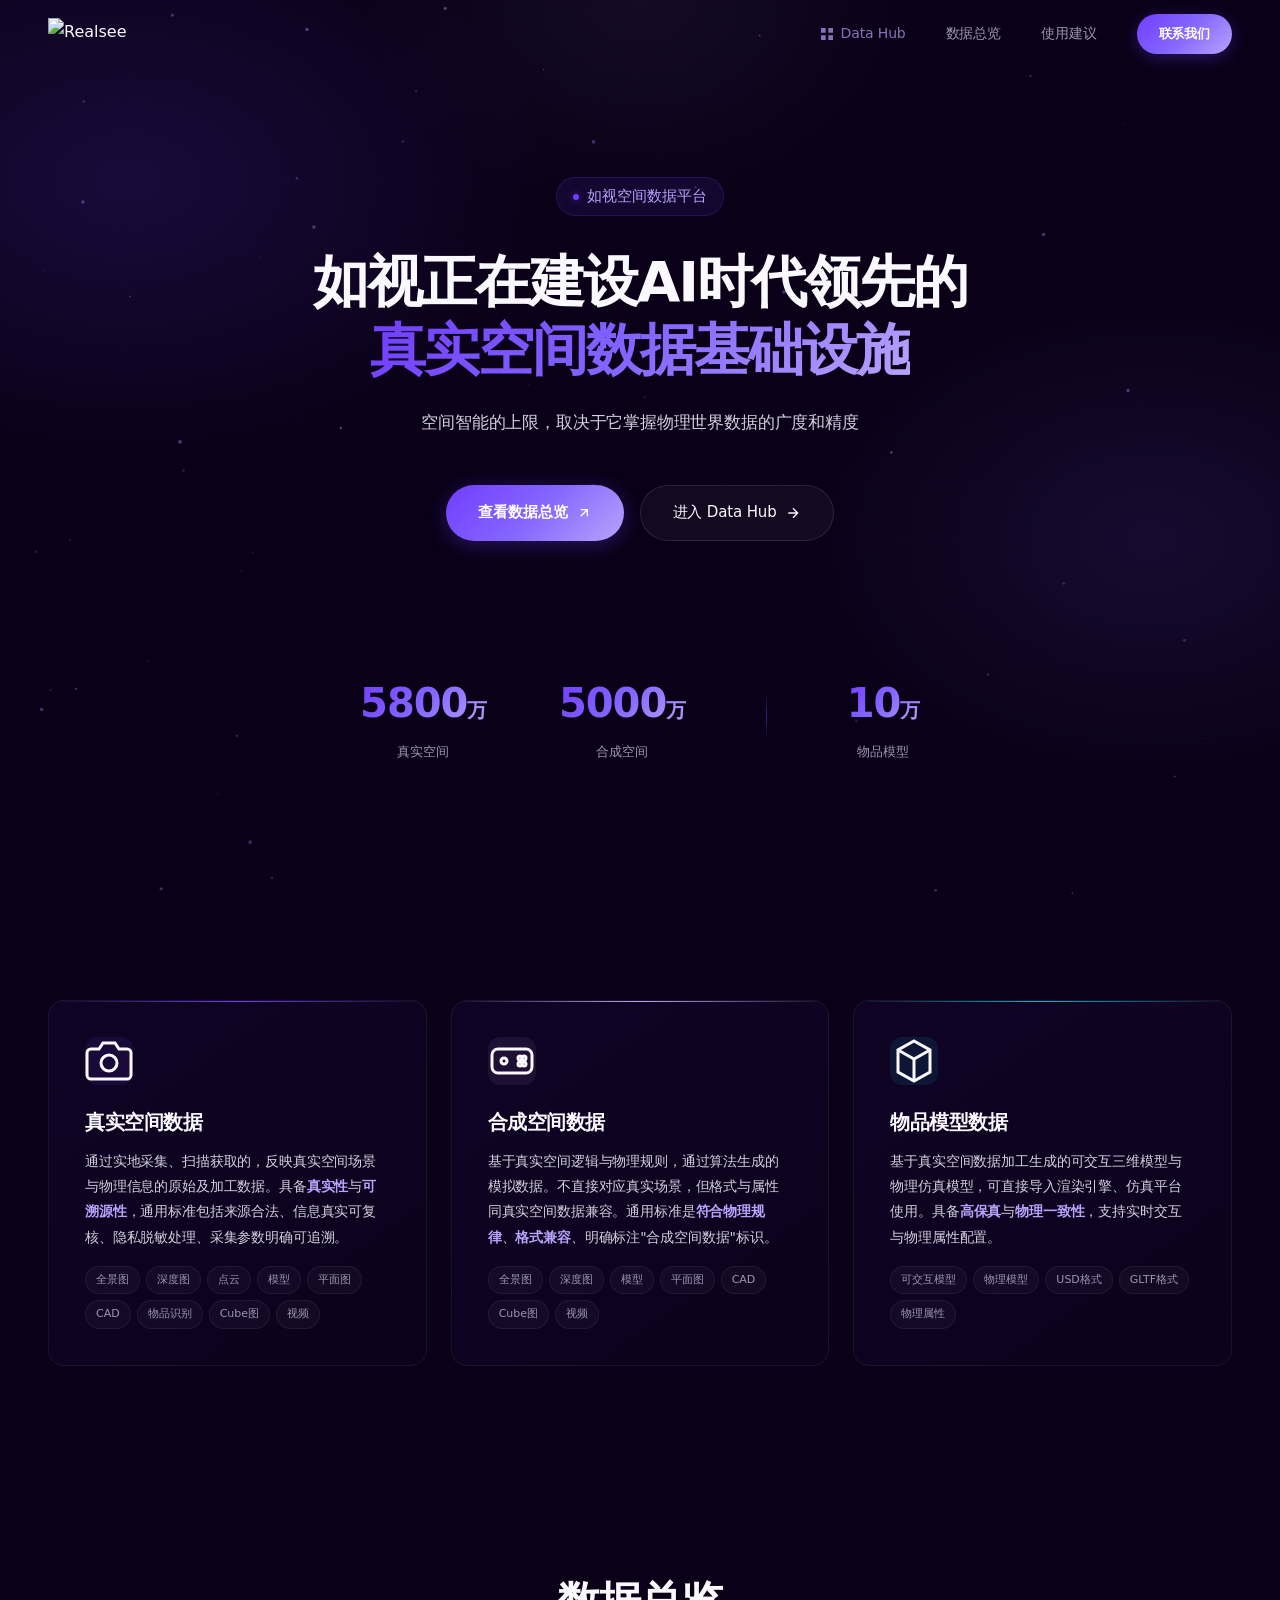
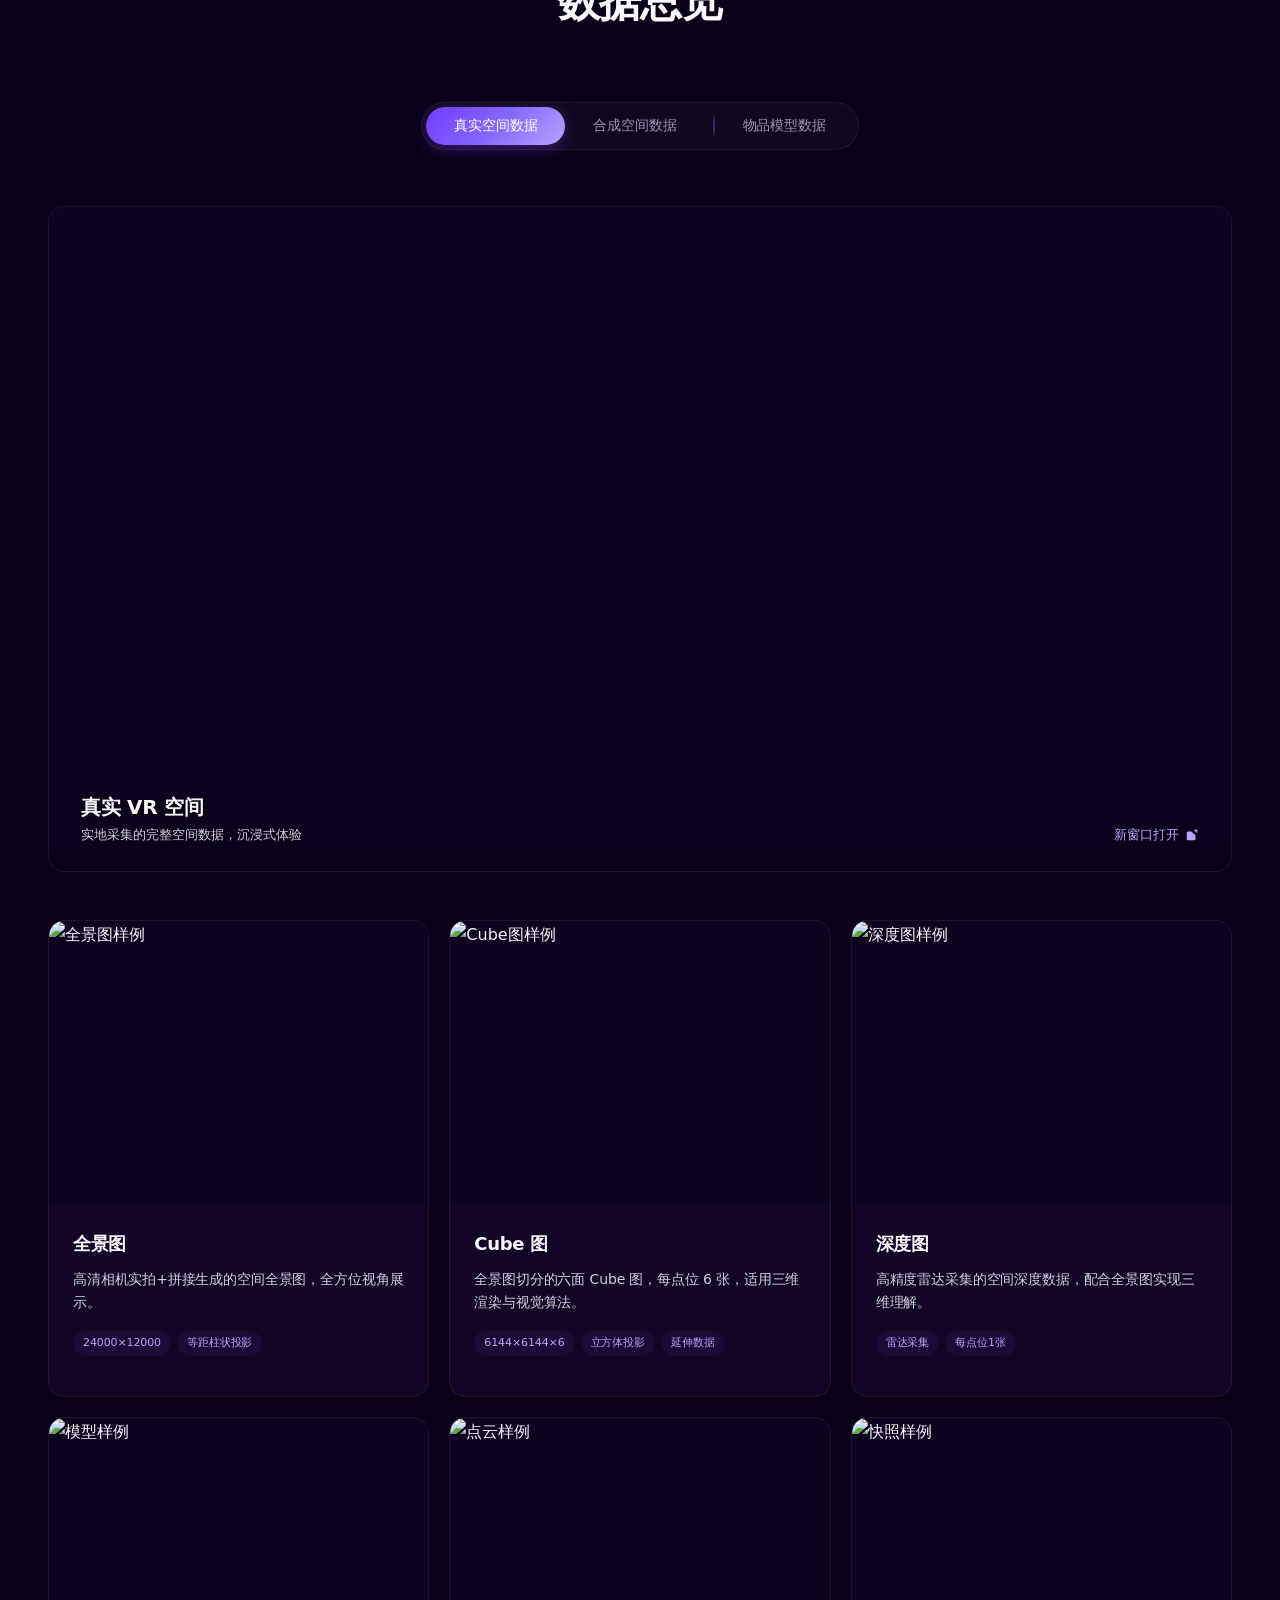
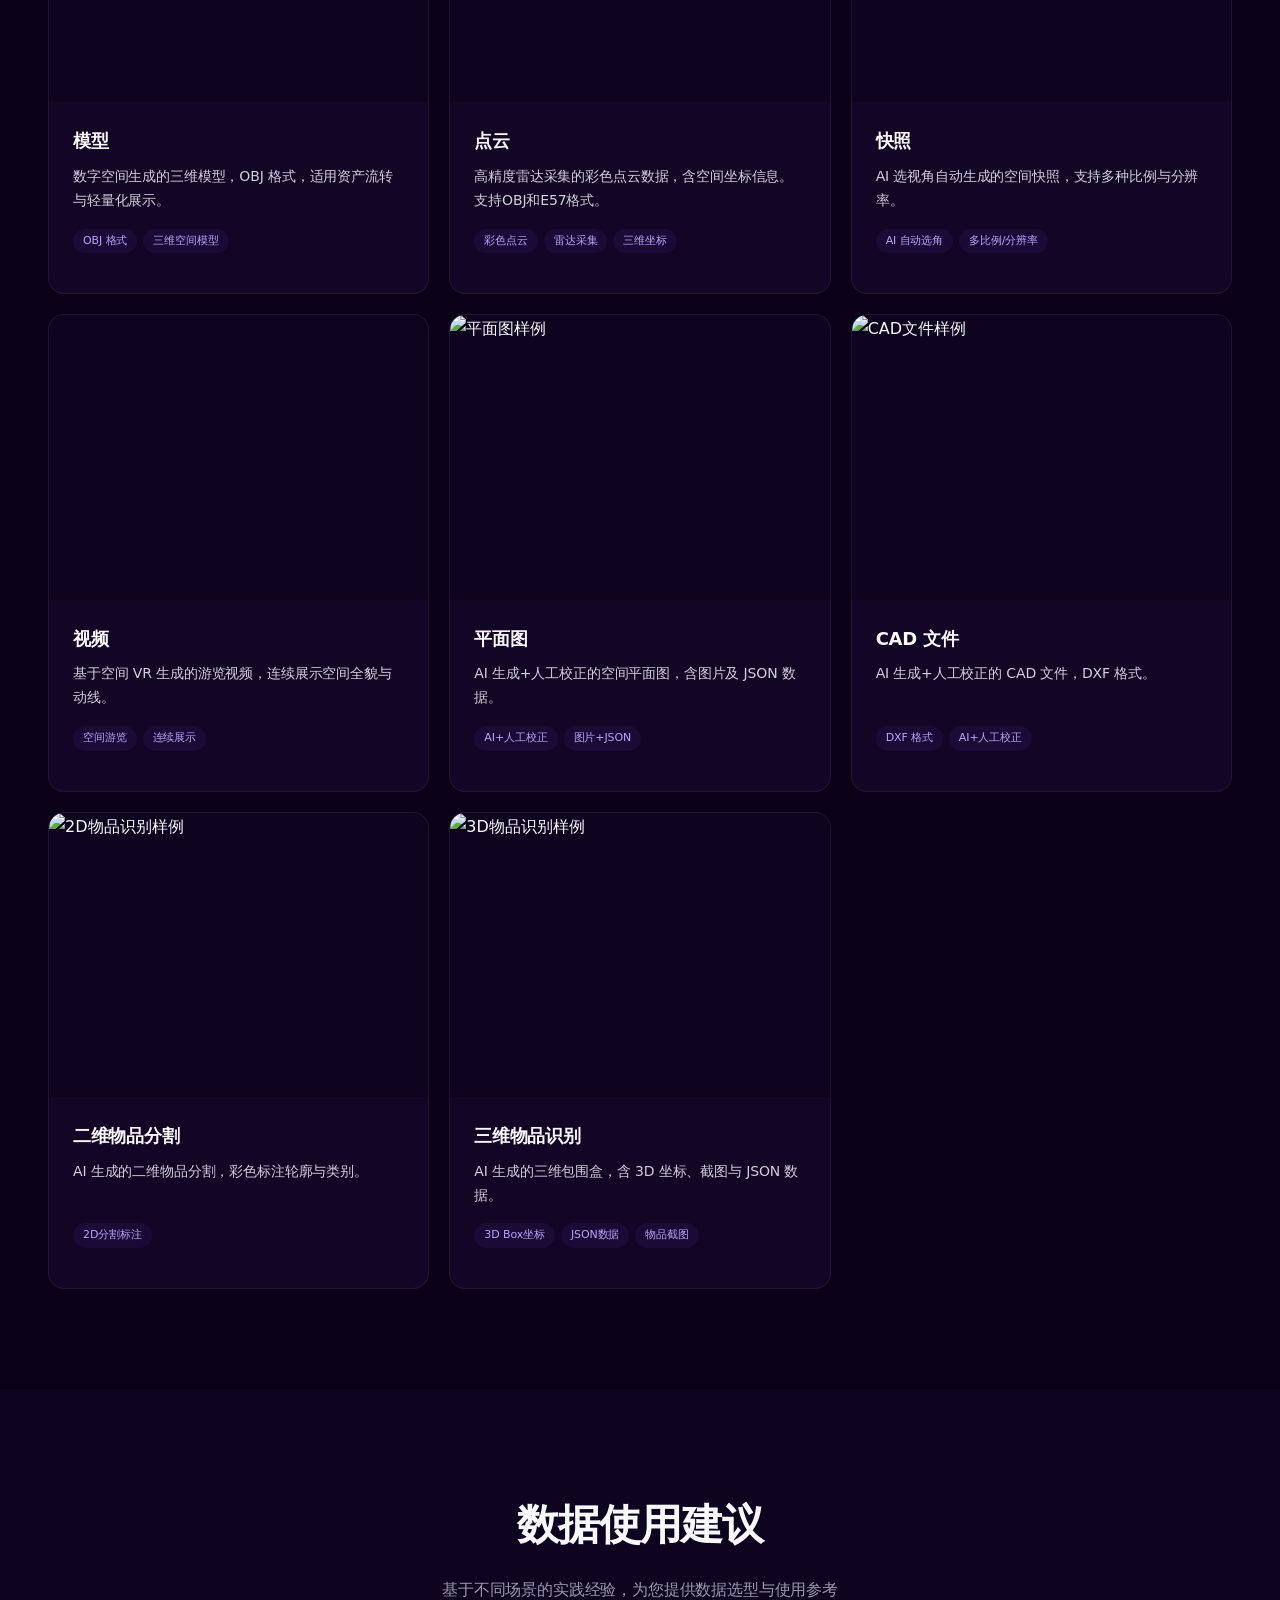
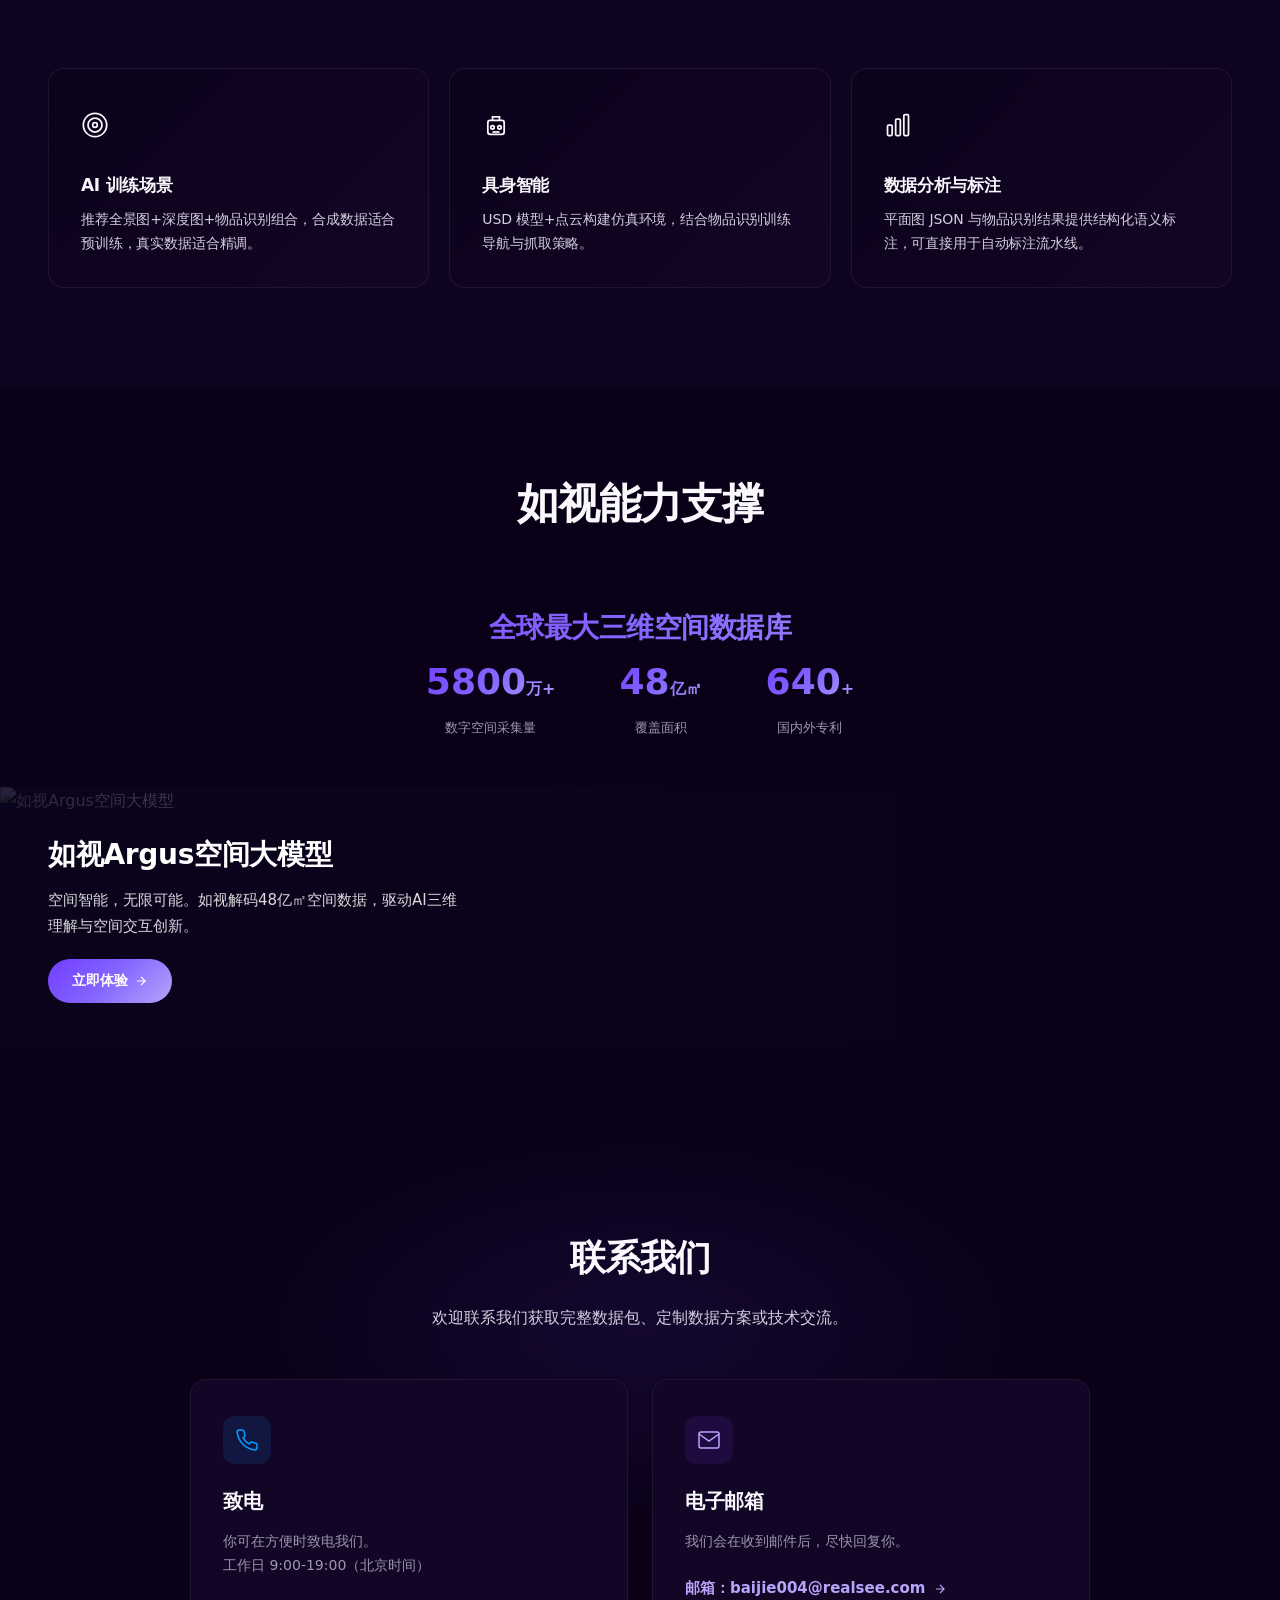
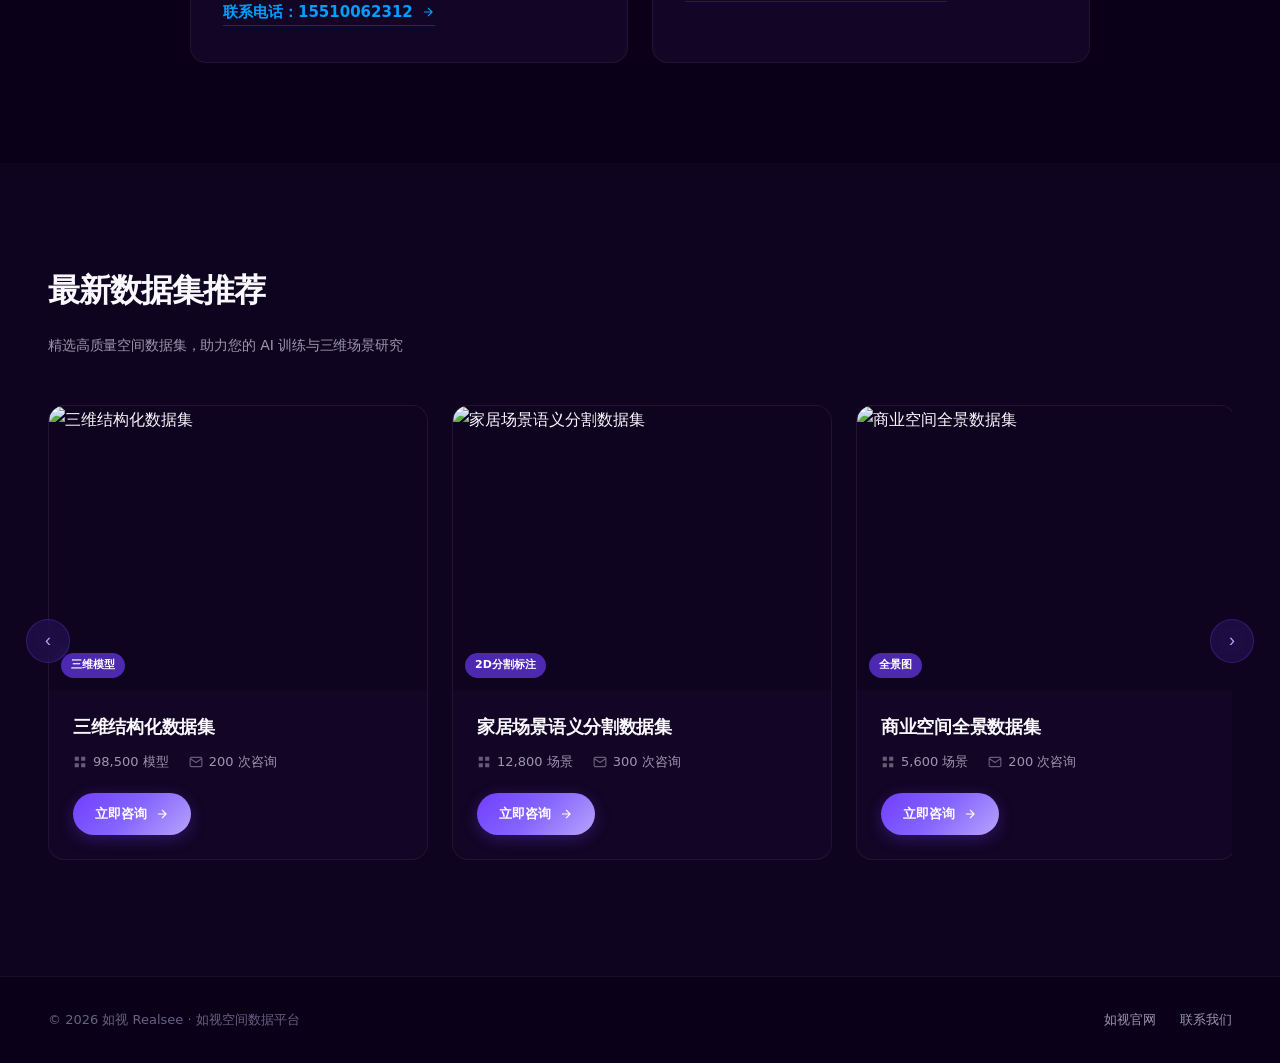
==== index.html @ 784fbc9a "初始化网站版本" ====
<!DOCTYPE html>
<html lang="zh-CN">
<head>
    <meta charset="UTF-8">
    <meta name="viewport" content="width=device-width, initial-scale=1.0">
    <title>如视空间数据平台</title>
    <meta name="description" content="如视正在建设AI时代领先的真实空间数据基础设施。">
    <meta property="og:title" content="如视空间数据平台">
    <meta property="og:description" content="如视正在建设AI时代领先的真实空间数据基础设施。">
    <meta property="og:image" content="https://vr-image-4.realsee-cdn.cn/release/web/%E5%BE%AE%E4%BF%A1%E5%B0%81%E9%9D%A2.3b62d4a5.jpg">
    <meta property="og:image:secure_url" content="https://vr-image-4.realsee-cdn.cn/release/web/%E5%BE%AE%E4%BF%A1%E5%B0%81%E9%9D%A2.3b62d4a5.jpg">
    <meta property="og:image:type" content="image/jpeg">
    <meta property="og:image:width" content="1200">
    <meta property="og:image:height" content="630">
    <link rel="image_src" href="https://vr-image-4.realsee-cdn.cn/release/web/%E5%BE%AE%E4%BF%A1%E5%B0%81%E9%9D%A2.3b62d4a5.jpg">
    <meta itemprop="image" content="https://vr-image-4.realsee-cdn.cn/release/web/%E5%BE%AE%E4%BF%A1%E5%B0%81%E9%9D%A2.3b62d4a5.jpg">
    <meta property="og:type" content="website">
    <meta name="twitter:card" content="summary_large_image">
    <meta name="twitter:title" content="如视空间数据平台">
    <meta name="twitter:description" content="如视正在建设AI时代领先的真实空间数据基础设施。">
    <meta name="twitter:image" content="https://vr-image-4.realsee-cdn.cn/release/web/%E5%BE%AE%E4%BF%A1%E5%B0%81%E9%9D%A2.3b62d4a5.jpg">
    <style>
        *, *::before, *::after { margin: 0; padding: 0; box-sizing: border-box; }
        
        :root {
            --bg-primary: #0a0118;
            --bg-secondary: #0e0420;
            --bg-card: #130525;
            --bg-card-hover: #1a0a35;
            --text-primary: #f9f8fc;
            --text-secondary: #d2d0dd;
            --text-muted: #9b96b0;
            --text-darker: #676182;
            --accent-purple: #713dff;
            --accent-purple-light: #b7a4fb;
            --accent-purple-dim: #bab3ff;
            --accent-violet: #8566ff;
            --accent-green: #10b981;
            --accent-orange: #f59e0b;
            --accent-cyan: #06b6d4;
            --gradient-primary: linear-gradient(135deg, #713dff 0%, #8566ff 50%, #b7a4fb 100%);
            --gradient-glow: linear-gradient(135deg, rgba(113,61,255,0.15) 0%, rgba(183,164,251,0.08) 100%);
            --gradient-card: linear-gradient(145deg, rgba(113,61,255,0.06) 0%, rgba(133,102,255,0.02) 100%);
            --border-subtle: rgba(255,255,255,0.06);
            --border-purple: rgba(113,61,255,0.25);
            --border-purple-hover: rgba(113,61,255,0.5);
            --shadow-card: 0 4px 24px rgba(0,0,0,0.4);
            --shadow-glow: 0 0 40px rgba(113,61,255,0.12);
            --shadow-glow-strong: 0 0 60px rgba(113,61,255,0.2);
            --radius-sm: 10px;
            --radius-md: 12px;
            --radius-lg: 16px;
        }

        html { scroll-behavior: smooth; }
        
        body {
            font-family: 'Inter', system-ui, -apple-system, BlinkMacSystemFont, sans-serif;
            background-color: var(--bg-primary);
            color: var(--text-primary);
            line-height: 1.7;
            overflow-x: hidden;
            -webkit-font-smoothing: antialiased;
            font-feature-settings: "cv06" on, "calt" off, "liga" off;
        }

        ::-webkit-scrollbar { width: 5px; }
        ::-webkit-scrollbar-track { background: inherit; }
        ::-webkit-scrollbar-thumb { background: rgba(255,255,255,0.1); border-radius: 99px; }
        ::-webkit-scrollbar-thumb:hover { background: rgba(255,255,255,0.15); }

        /* ===== Navigation ===== */
        .navbar {
            position: fixed; top: 0; left: 0; right: 0; z-index: 100;
            padding: 0 48px; height: 68px;
            display: flex; align-items: center; justify-content: space-between;
            transition: all 0.3s ease;
        }
        .navbar.scrolled {
            background: rgba(10,1,24,0.72);
            backdrop-filter: blur(36px);
            -webkit-backdrop-filter: blur(36px);
        }
        .navbar.scrolled::after {
            content: '';
            position: absolute; bottom: 0; left: 0; right: 0; height: 1px;
            background: linear-gradient(90deg, rgba(255,255,255,0) 0%, rgba(255,255,255,0.16) 50%, rgba(255,255,255,0) 100%);
        }
        .nav-logo {
            display: flex; align-items: center; gap: 0;
            text-decoration: none; color: var(--text-primary);
        }
        .nav-logo-img { height: 32px; width: auto; transition: opacity 0.2s; }
        .nav-logo-img:hover { opacity: 0.85; }
        .nav-links { display: flex; align-items: center; gap: 40px; }
        .nav-links a {
            color: var(--text-muted); text-decoration: none;
            font-size: 14px; font-weight: 400; transition: all 0.2s ease;
            letter-spacing: -0.01em;
        }
        .nav-links a:hover { color: var(--text-primary); opacity: 1; }
        .nav-links a.nav-active { color: var(--accent-purple-light); }
        .nav-cta {
            padding: 9px 22px;
            background: var(--gradient-primary);
            border-radius: 999px;
            color: white !important; font-weight: 600 !important; font-size: 13px !important;
            transition: transform 0.2s, box-shadow 0.2s !important;
            box-shadow: 0 4px 16px rgba(113,61,255,0.3);
        }
        .nav-cta:hover { transform: translateY(-1px); box-shadow: 0 6px 24px rgba(113,61,255,0.45); }
        /* Mobile hamburger */
        .nav-hamburger {
            display: none; width: 36px; height: 36px; border: none; background: transparent;
            cursor: pointer; flex-direction: column; align-items: center; justify-content: center; gap: 5px;
            padding: 6px; border-radius: 8px; transition: background 0.2s; z-index: 110;
        }
        .nav-hamburger:hover { background: rgba(255,255,255,0.06); }
        .nav-hamburger span {
            display: block; width: 20px; height: 2px; background: var(--text-secondary);
            border-radius: 2px; transition: all 0.3s ease;
        }
        .nav-hamburger.open span:nth-child(1) { transform: translateY(7px) rotate(45deg); }
        .nav-hamburger.open span:nth-child(2) { opacity: 0; }
        .nav-hamburger.open span:nth-child(3) { transform: translateY(-7px) rotate(-45deg); }
        .nav-mobile-menu {
            display: none; position: fixed; top: 68px; left: 0; right: 0;
            background: rgba(10,1,24,0.95); backdrop-filter: blur(24px); -webkit-backdrop-filter: blur(24px);
            padding: 16px 24px 24px; flex-direction: column; gap: 4px;
            border-bottom: 1px solid var(--border-subtle);
            transform: translateY(-10px); opacity: 0; transition: all 0.25s ease; z-index: 99;
        }
        .nav-mobile-menu.open { display: flex; transform: translateY(0); opacity: 1; }
        .nav-mobile-menu a {
            color: var(--text-secondary); text-decoration: none; font-size: 15px; font-weight: 500;
            padding: 12px 16px; border-radius: 10px; transition: all 0.2s;
        }
        .nav-mobile-menu a:hover { background: rgba(113,61,255,0.08); color: var(--text-primary); }
        .nav-mobile-menu .nav-datahub-link {
            border: none; background: transparent; padding: 12px 16px; justify-content: flex-start;
        }
        .nav-mobile-menu .nav-datahub-link:hover { background: rgba(113,61,255,0.08); }
        .nav-datahub-link {
            display: inline-flex; align-items: center; gap: 6px;
            color: var(--accent-purple-light) !important; font-weight: 500 !important;
        }
        .nav-datahub-link svg { width: 16px; height: 16px; fill: currentColor; }

        /* ===== Page Container ===== */
        .page-home { display: block; }
        .page-datahub { display: none; }

        /* ===== Hero Section ===== */
        .hero {
            min-height: 100vh;
            display: flex; flex-direction: column; align-items: center; justify-content: center;
            position: relative;
            padding: 120px 48px 80px;
            text-align: center; overflow: hidden;
        }
        .hero-bg { position: absolute; inset: 0; z-index: 0; pointer-events: none; }
        .hero-bg::before {
            content: '';
            position: absolute; top: -50%; left: -50%; width: 200%; height: 200%;
            background: 
                radial-gradient(ellipse 600px 400px at 30% 35%, rgba(113,61,255,0.15) 0%, transparent 70%),
                radial-gradient(ellipse 500px 350px at 70% 55%, rgba(133,102,255,0.1) 0%, transparent 70%),
                radial-gradient(ellipse 400px 300px at 50% 25%, rgba(183,164,251,0.06) 0%, transparent 70%);
            animation: heroBgFloat 25s ease-in-out infinite;
        }
        @keyframes heroBgFloat {
            0%, 100% { transform: translate(0, 0) rotate(0deg); }
            33% { transform: translate(20px, -15px) rotate(0.5deg); }
            66% { transform: translate(-15px, 10px) rotate(-0.5deg); }
        }
        .hero-grid {
            position: absolute; inset: 0;
            background-image: 
                linear-gradient(rgba(113,61,255,0.025) 1px, transparent 1px),
                linear-gradient(90deg, rgba(113,61,255,0.025) 1px, transparent 1px);
            background-size: 60px 60px;
            mask-image: radial-gradient(ellipse 80% 60% at 50% 50%, black 20%, transparent 100%);
        }
        #particleCanvas { position: absolute; inset: 0; z-index: 0; pointer-events: none; }
        .hero-content { position: relative; z-index: 1; max-width: 900px; }
        .hero-badge {
            display: inline-flex; align-items: center; gap: 8px;
            padding: 6px 16px;
            background: rgba(113,61,255,0.1);
            border: 1px solid rgba(113,61,255,0.2);
            border-radius: 999px; font-size: 15px; color: var(--accent-purple-light);
            margin-bottom: 32px; font-weight: 500;
        }
        .hero-badge-dot {
            width: 6px; height: 6px; border-radius: 50%;
            background: var(--accent-purple);
            animation: pulse 2s ease-in-out infinite;
            box-shadow: 0 0 8px rgba(113,61,255,0.6);
        }
        @keyframes pulse { 0%, 100% { opacity: 1; } 50% { opacity: 0.4; } }
        .mobile-break { display: none; }
        .hero-title {
            font-size: clamp(24px, 5.5vw, 56px);
            font-weight: 900; line-height: 1.2;
            margin-bottom: 24px; letter-spacing: -2px;
        }
        @media (min-width: 769px) {
            .hero-title { font-size: clamp(36px, 7vw, 56px); letter-spacing: -2px; }
        }
        .hero-title-gradient {
            background: var(--gradient-primary);
            -webkit-background-clip: text; -webkit-text-fill-color: transparent; background-clip: text;
        }
        .hero-desc {
            font-size: 17px; color: var(--text-secondary);
            max-width: 640px; margin: 0 auto 48px;
            line-height: 1.8; font-weight: 300;
            letter-spacing: -0.01em;
        }
        .hero-actions { display: flex; gap: 16px; justify-content: center; flex-wrap: wrap; }
        .btn-primary {
            display: inline-flex; align-items: center; gap: 8px;
            padding: 14px 32px;
            background: var(--gradient-primary); border: none; border-radius: 999px;
            color: white; font-size: 15px; font-weight: 600;
            cursor: pointer; transition: transform 0.2s, box-shadow 0.2s;
            text-decoration: none; letter-spacing: -0.01em;
            box-shadow: 0 4px 20px rgba(113,61,255,0.3);
        }
        .btn-primary:hover { transform: translateY(-2px); box-shadow: 0 8px 36px rgba(113,61,255,0.45); }
        .btn-secondary {
            display: inline-flex; align-items: center; gap: 8px;
            padding: 14px 32px;
            background: rgba(255,255,255,0.04);
            border: 1px solid rgba(255,255,255,0.1);
            border-radius: 999px; color: var(--text-primary);
            font-size: 15px; font-weight: 500;
            cursor: pointer; transition: all 0.2s; text-decoration: none;
            letter-spacing: -0.01em;
        }
        .btn-secondary:hover { border-color: rgba(113,61,255,0.4); background: rgba(113,61,255,0.06); }
        .hero-stats {
            display: flex; justify-content: center; gap: 72px;
            margin-top: 80px; padding-top: 48px;
        }
        .hero-stat { text-align: center; }
        .hero-stat-num {
            font-size: 40px; font-weight: 900; letter-spacing: -1px;
            background: var(--gradient-primary);
            -webkit-background-clip: text; -webkit-text-fill-color: transparent; background-clip: text;
            display: inline;
        }
        .hero-stat-unit {
            font-size: 20px; font-weight: 700; letter-spacing: -0.5px;
            color: var(--accent-purple-light);
        }
        .hero-stat-label { font-size: 13px; color: var(--text-muted); margin-top: 4px; }

        /* ===== Intro Section ===== */
        .intro { padding: 100px 48px; max-width: 1400px; margin: 0 auto; }
        .intro-grid { display: grid; grid-template-columns: 1fr 1fr 1fr; gap: 24px; align-items: stretch; }
        .intro-card {
            padding: 36px;
            background: var(--gradient-card);
            border: 1px solid var(--border-subtle);
            border-radius: var(--radius-lg);
            position: relative; overflow: hidden;
            transition: all 0.3s ease;
        }
        .intro-card::before { content: ''; position: absolute; top: 0; left: 0; right: 0; height: 1px; }
        .intro-card.real::before { background: linear-gradient(90deg, transparent, var(--accent-purple), transparent); }
        .intro-card.synthetic::before { background: linear-gradient(90deg, transparent, var(--accent-purple-light), transparent); }
        .intro-card.model::before { background: linear-gradient(90deg, transparent, var(--accent-cyan), transparent); }
        .intro-card:hover {
            border-color: var(--border-purple);
            box-shadow: var(--shadow-glow);
            transform: translateY(-4px);
        }
        .intro-card-icon {
            width: 48px; height: 48px; border-radius: var(--radius-md);
            display: flex; align-items: center; justify-content: center;
            margin-bottom: 20px; font-size: 24px;
            background: rgba(113,61,255,0.1);
        }
        .intro-card.synthetic .intro-card-icon { background: rgba(183,164,251,0.08); }
        .intro-card.model .intro-card-icon { background: rgba(6,182,212,0.1); }
        .intro-card-title { font-size: 20px; font-weight: 700; margin-bottom: 10px; letter-spacing: -0.5px; }
        .intro-card-desc { font-size: 14px; color: var(--text-secondary); line-height: 1.8; letter-spacing: -0.01em; }
        .intro-card-desc strong { color: var(--accent-purple-light); }
        .intro-card-tags { display: flex; flex-wrap: wrap; gap: 6px; margin-top: 16px; }
        .intro-tag {
            padding: 4px 10px;
            background: rgba(255,255,255,0.03);
            border: 1px solid rgba(255,255,255,0.06);
            border-radius: 999px; font-size: 11px; color: var(--text-muted);
            transition: all 0.2s;
        }
        .intro-card:hover .intro-tag { border-color: rgba(113,61,255,0.2); color: var(--text-secondary); }

        /* ===== Section Common ===== */
        .section { padding: 100px 48px; max-width: 1400px; margin: 0 auto; }
        .section-header { text-align: center; margin-bottom: 64px; }
        .section-label {
            font-size: 13px; font-weight: 600; color: var(--accent-purple-light);
            text-transform: uppercase; letter-spacing: 2px; margin-bottom: 16px;
        }
        .section-title { font-size: clamp(28px, 4vw, 42px); font-weight: 900; margin-bottom: 16px; letter-spacing: -1px; }
        .section-desc { font-size: 16px; color: var(--text-muted); max-width: 560px; margin: 0 auto; font-weight: 300; letter-spacing: -0.01em; }

        /* ===== Tab Section ===== */
        .tabs-wrapper { display: flex; justify-content: center; margin-bottom: 56px; }
        .tabs {
            display: inline-flex; padding: 4px;
            background: rgba(255,255,255,0.03);
            border-radius: 999px;
            border: 1px solid rgba(255,255,255,0.06);
        }
        .tab-btn {
            padding: 10px 28px; background: transparent; border: none;
            border-radius: 999px; color: var(--text-muted);
            font-size: 14px; font-weight: 500; cursor: pointer;
            transition: all 0.25s; font-family: inherit;
            letter-spacing: -0.01em;
        }
        .tab-btn.active {
            background: var(--gradient-primary); color: white;
            box-shadow: 0 4px 16px rgba(113,61,255,0.35);
        }
        .tab-btn:not(.active):hover { color: var(--text-secondary); background: rgba(255,255,255,0.04); }
        .tab-content { display: none; }
        .tab-content.active { display: block; }

        /* ===== VR Banner (16:9) ===== */
        .vr-banner-wrapper {
            width: 100%;
            aspect-ratio: 16/9;
            border-radius: var(--radius-lg);
            overflow: hidden; position: relative;
            background: var(--bg-secondary);
            border: 1px solid var(--border-subtle);
            margin-bottom: 48px;
            transition: border-color 0.3s;
        }
        .vr-banner-wrapper:hover { border-color: var(--border-purple); }
        .vr-banner-wrapper iframe {
            width: 100%; height: 100%; border: none;
        }
        .vr-banner-info {
            position: absolute; bottom: 0; left: 0; right: 0;
            padding: 24px 32px;
            background: linear-gradient(transparent, rgba(10,1,24,0.85));
            display: flex; align-items: flex-end; justify-content: space-between;
            pointer-events: none; z-index: 2;
        }
        .vr-banner-info h3 {
            font-size: 20px; font-weight: 700; letter-spacing: -0.3px;
            text-shadow: 0 2px 8px rgba(0,0,0,0.5);
        }
        .vr-banner-info p {
            font-size: 13px; color: var(--text-secondary);
            max-width: 400px; text-shadow: 0 1px 4px rgba(0,0,0,0.5);
        }
        .vr-banner-link {
            display: inline-flex; align-items: center; gap: 6px;
            color: var(--accent-purple-light); text-decoration: none; font-weight: 500; font-size: 13px;
            transition: gap 0.2s; pointer-events: auto;
            text-shadow: 0 1px 4px rgba(0,0,0,0.5);
        }
        .vr-banner-link:hover { gap: 10px; }
        .vr-banner-link svg { width: 14px; height: 14px; fill: currentColor; }

        /* ===== Model Banner ===== */
        .model-banner {
            width: 100%; height: 430px;
            border-radius: var(--radius-lg);
            overflow: hidden; position: relative;
            background: #ffffff;
            border: 1px solid var(--border-subtle);
            margin-bottom: 48px;
            transition: border-color 0.3s;
            display: flex; align-items: center; justify-content: center;
        }
        .model-banner:hover { border-color: var(--border-purple); }
        .model-banner img {
            max-width: 90%; max-height: 90%; object-fit: contain;
        }
        .model-banner-overlay {
            position: absolute; bottom: 24px; right: 24px;
            display: flex; flex-direction: column; align-items: center; gap: 8px;
            cursor: default; z-index: 3;
        }
        .model-banner-overlay .model-view-toast {
            padding: 6px 14px; border-radius: 999px;
            background: rgba(113,61,255,0.12);
            border: 1px solid rgba(113,61,255,0.25);
            color: var(--accent-purple-light);
            font-size: 12px; font-weight: 500; font-family: inherit;
            white-space: nowrap;
            opacity: 0; transform: translateY(4px);
            transition: opacity 0.25s, transform 0.25s;
            pointer-events: none;
        }
        .model-banner-overlay:hover .model-view-toast {
            opacity: 1; transform: translateY(0);
        }
        .model-banner-overlay .model-view-btn {
            padding: 10px 22px; border-radius: 999px;
            background: rgba(180,180,190,0.15);
            border: 1px solid rgba(180,180,190,0.3);
            color: #8e8e93;
            font-size: 13px; font-weight: 500; font-family: inherit;
            cursor: default; transition: all 0.3s;
            pointer-events: none;
        }
        .model-banner-info {
            position: absolute; bottom: 0; left: 0; right: 0;
            padding: 24px 32px;
            background: linear-gradient(transparent, rgba(255,255,255,0.85));
            pointer-events: none; z-index: 2;
        }
        .model-banner-info h3 {
            font-size: 20px; font-weight: 700; letter-spacing: -0.3px;
            color: #1a1a1a;
        }
        .model-banner-info p {
            font-size: 13px; color: #666;
        }

        /* ===== Data Cards ===== */
        .data-grid {
            display: grid;
            grid-template-columns: repeat(auto-fill, minmax(340px, 1fr));
            gap: 20px;
        }
        .data-card {
            background: var(--bg-card);
            border: 1px solid var(--border-subtle);
            border-radius: var(--radius-lg);
            overflow: hidden; transition: all 0.3s ease;
            display: flex; flex-direction: column;
            position: relative;
        }
        .data-card::after {
            content: '';
            position: absolute; inset: -1px;
            border-radius: var(--radius-lg);
            background: linear-gradient(135deg, rgba(113,61,255,0.2) 0%, transparent 50%, rgba(183,164,251,0.1) 100%);
            opacity: 0; transition: opacity 0.3s;
            z-index: -1; pointer-events: none;
        }
        .data-card:hover {
            border-color: var(--border-purple-hover);
            transform: translateY(-6px);
            box-shadow: 0 8px 40px rgba(113,61,255,0.15), 0 0 1px rgba(113,61,255,0.4);
        }
        .data-card:hover::after { opacity: 1; }
        .data-card-img {
            width: 100%; aspect-ratio: 4 / 3;
            position: relative; overflow: hidden;
            background: var(--bg-secondary);
        }
        .data-card-img img, .data-card-img video { width: 100%; height: 100%; object-fit: cover; transition: transform 0.5s ease; }
        .data-card:hover .data-card-img img, .data-card:hover .data-card-img video { transform: scale(1.06); }
        .data-card-badge {
            position: absolute; top: 12px; right: 12px;
            padding: 5px 12px; border-radius: 999px;
            font-size: 11px; font-weight: 600;
            backdrop-filter: blur(8px); letter-spacing: -0.01em;
        }
        .badge-download { background: rgba(16,185,129,0.15); color: var(--accent-green); border: 1px solid rgba(16,185,129,0.25); }
        .badge-contact { background: rgba(245,158,11,0.15); color: var(--accent-orange); border: 1px solid rgba(245,158,11,0.25); }
        .data-card-body { padding: 24px; flex: 1; display: flex; flex-direction: column; }
        .data-card-title { font-size: 18px; font-weight: 700; margin-bottom: 8px; letter-spacing: -0.3px; }
        .data-card-desc { font-size: 14px; color: var(--text-secondary); line-height: 1.7; margin-bottom: 16px; flex: 1; letter-spacing: -0.01em; }
        .data-card-specs { display: flex; flex-wrap: wrap; gap: 6px; margin-bottom: 16px; }
        .spec-tag { padding: 3px 10px; background: rgba(113,61,255,0.08); border-radius: 999px; font-size: 11px; color: var(--accent-purple-light); font-weight: 500; letter-spacing: -0.01em; }
        .data-card-action {
            display: flex; align-items: center; gap: 8px;
            padding: 9px 18px; border-radius: 999px;
            font-size: 13px; font-weight: 600; cursor: pointer;
            transition: all 0.2s; text-decoration: none; border: none; font-family: inherit;
            width: fit-content; letter-spacing: -0.01em;
        }
        .action-download { background: rgba(16,185,129,0.1); color: var(--accent-green); border: 1px solid rgba(16,185,129,0.15); }
        .action-download:hover { background: rgba(16,185,129,0.18); border-color: rgba(16,185,129,0.35); box-shadow: 0 0 16px rgba(16,185,129,0.1); }
        .action-contact { background: rgba(245,158,11,0.08); color: var(--accent-orange); border: 1px solid rgba(245,158,11,0.12); }
        .action-contact:hover { background: rgba(245,158,11,0.14); border-color: rgba(245,158,11,0.3); box-shadow: 0 0 16px rgba(245,158,11,0.1); }
        .action-download svg, .action-contact svg { width: 14px; height: 14px; fill: currentColor; }

        /* ===== Dataset Recommendations ===== */
        .dataset-section { padding: 100px 48px; background: var(--bg-secondary); overflow: hidden; }
        .dataset-inner { max-width: 1400px; margin: 0 auto; }
        .dataset-section .section-header { text-align: left; margin-bottom: 48px; }
        .dataset-section .section-title { font-size: clamp(22px, 3vw, 32px); }
        .dataset-section .section-desc { font-size: 14px; margin: 0; }
        .dataset-scroll-wrapper { position: relative; }
        .dataset-scroll { display: flex; gap: 24px; overflow-x: auto; padding-bottom: 16px; scroll-snap-type: x mandatory; -webkit-overflow-scrolling: touch; scrollbar-width: none; }
        .dataset-scroll::-webkit-scrollbar { display: none; }
        .dataset-card { flex: 0 0 380px; background: var(--bg-card); border: 1px solid var(--border-subtle); border-radius: var(--radius-lg); overflow: hidden; transition: all 0.3s ease; scroll-snap-align: start; }
        .dataset-card:hover { border-color: var(--border-purple-hover); transform: translateY(-6px); box-shadow: 0 8px 40px rgba(113,61,255,0.15); }
        .dataset-card-img { width: 100%; aspect-ratio: 4/3; position: relative; overflow: hidden; background: var(--bg-secondary); }
        .dataset-card-img img { width: 100%; height: 100%; object-fit: cover; transition: transform 0.5s ease; }
        .dataset-card:hover .dataset-card-img img { transform: scale(1.06); }
        .dataset-card-tags-overlay { position: absolute; bottom: 12px; left: 12px; display: flex; gap: 6px; }
        .dataset-tag-sm { padding: 3px 10px; background: rgba(113,61,255,0.65); backdrop-filter: blur(8px); border-radius: 999px; font-size: 11px; color: white; font-weight: 600; }
        .dataset-card-body { padding: 24px; }
        .dataset-card-title { font-size: 18px; font-weight: 700; margin-bottom: 12px; letter-spacing: -0.3px; line-height: 1.4; }
        .dataset-card-meta { display: flex; gap: 20px; margin-bottom: 20px; }
        .dataset-meta-item { display: flex; align-items: center; gap: 6px; font-size: 13px; color: var(--text-muted); }
        .dataset-meta-item svg { width: 14px; height: 14px; opacity: 0.6; }
        .dataset-meta-item svg:not([fill="none"]) { fill: currentColor; }
        .dataset-card-action { display: inline-flex; align-items: center; gap: 8px; padding: 10px 22px; border-radius: 999px; font-size: 13px; font-weight: 600; cursor: pointer; transition: all 0.2s; border: none; font-family: inherit; background: var(--gradient-primary); color: white; box-shadow: 0 4px 16px rgba(113,61,255,0.3); text-decoration: none; }
        .dataset-card-action:hover { transform: translateY(-1px); box-shadow: 0 6px 24px rgba(113,61,255,0.45); }
        .dataset-nav-btn { position: absolute; top: 50%; transform: translateY(-50%); width: 44px; height: 44px; border-radius: 50%; background: rgba(113,61,255,0.15); border: 1px solid rgba(113,61,255,0.3); color: var(--accent-purple-light); font-size: 18px; display: flex; align-items: center; justify-content: center; cursor: pointer; transition: all 0.2s; z-index: 2; backdrop-filter: blur(8px); }
        .dataset-nav-btn:hover { background: rgba(113,61,255,0.3); border-color: rgba(113,61,255,0.5); }
        .dataset-nav-btn.prev { left: -22px; }
        .dataset-nav-btn.next { right: -22px; }

        /* ===== Data Hub Page ===== */
        .dh-hero { min-height: 320px; display: flex; flex-direction: column; align-items: center; justify-content: center; position: relative; padding: 120px 48px 48px; text-align: center; overflow: hidden; }
        .dh-hero::before { content: ''; position: absolute; inset: 0; background: radial-gradient(ellipse 500px 350px at 50% 60%, rgba(113,61,255,0.12) 0%, transparent 70%); pointer-events: none; }
        .dh-hero-content { position: relative; z-index: 1; }
        .dh-hero-title { font-size: clamp(32px, 4vw, 48px); font-weight: 900; letter-spacing: -1.5px; margin-bottom: 12px; }
        .dh-hero-desc { font-size: 16px; color: var(--text-secondary); max-width: 520px; margin: 0 auto; font-weight: 300; }

        .dh-filters { padding: 0 48px 32px; max-width: 1400px; margin: 0 auto; }
        .dh-search-type {
            display: flex; gap: 8px; margin-bottom: 16px;
        }
        .dh-search-type-btn {
            padding: 8px 24px; border-radius: 999px;
            background: rgba(255,255,255,0.03);
            border: 1px solid rgba(255,255,255,0.08);
            color: var(--text-muted); font-size: 14px; font-weight: 500;
            cursor: pointer; transition: all 0.25s; font-family: inherit;
        }
        .dh-search-type-btn.active {
            background: var(--gradient-primary); color: white;
            border-color: transparent;
            box-shadow: 0 4px 16px rgba(113,61,255,0.35);
        }
        .dh-search-type-btn:not(.active):hover { border-color: rgba(113,61,255,0.3); color: var(--text-secondary); }
        .dh-filter-bar {
            display: flex; gap: 16px; flex-wrap: wrap; align-items: flex-end;
            padding: 20px 28px;
            background: var(--gradient-card);
            border: 1px solid var(--border-subtle);
            border-radius: var(--radius-lg);
        }
        .dh-filter-group { display: flex; flex-direction: column; gap: 6px; flex: 1; min-width: 140px; }
        .dh-filter-label { font-size: 11px; color: var(--text-muted); font-weight: 600; text-transform: uppercase; letter-spacing: 1px; }
        .custom-select { position: relative; min-width: 140px; }
        .custom-select-trigger {
            display: flex; align-items: center; justify-content: space-between;
            min-height: 36px; box-sizing: border-box;
            padding: 0 14px;
            background: rgba(255,255,255,0.04);
            border: 1px solid rgba(255,255,255,0.08);
            border-radius: 999px; color: var(--text-secondary);
            font-size: 13px; line-height: 1; font-family: inherit;
            cursor: pointer; transition: all 0.25s;
            user-select: none; white-space: nowrap;
        }
        .custom-select-trigger:hover { border-color: rgba(113,61,255,0.3); background: rgba(113,61,255,0.04); }
        .custom-select.open .custom-select-trigger { border-color: var(--accent-purple); box-shadow: 0 0 0 2px rgba(113,61,255,0.15); background: rgba(113,61,255,0.06); }
        .custom-select-arrow { transition: transform 0.25s; opacity: 0.5; flex-shrink: 0; margin-left: 8px; }
        .custom-select.open .custom-select-arrow { transform: rotate(180deg); opacity: 0.8; }
        .custom-select-options {
            position: absolute; top: calc(100% + 6px); left: 0; right: 0;
            background: #1a0a35; border: 1px solid rgba(113,61,255,0.25);
            border-radius: 14px; padding: 6px; z-index: 50;
            opacity: 0; visibility: hidden;
            transform: translateY(-8px) scale(0.97);
            transition: all 0.2s cubic-bezier(0.16, 1, 0.3, 1);
            box-shadow: 0 12px 40px rgba(0,0,0,0.5), 0 0 20px rgba(113,61,255,0.1);
            backdrop-filter: blur(20px);
            max-height: 280px; overflow-y: auto;
        }
        .custom-select.open .custom-select-options { opacity: 1; visibility: visible; transform: translateY(0) scale(1); }
        .custom-select-option { padding: 9px 14px; border-radius: 10px; font-size: 13px; color: var(--text-secondary); cursor: pointer; transition: all 0.15s; white-space: nowrap; }
        .custom-select-option:hover { background: rgba(113,61,255,0.12); color: var(--text-primary); }
        .custom-select-option.active { background: rgba(113,61,255,0.18); color: var(--accent-purple-light); font-weight: 600; }
        .custom-select-option.active::before { content: '\2713 '; opacity: 0.7; }
        .dh-filter-reset { min-height: 36px; box-sizing: border-box; padding: 0 18px; border-radius: 999px; background: rgba(255,255,255,0.04); border: 1px solid rgba(255,255,255,0.08); color: var(--text-muted); font-size: 13px; line-height: 1; font-family: inherit; cursor: pointer; transition: all 0.2s; white-space: nowrap; display: inline-flex; align-items: center; justify-content: center; align-self: flex-end; }
        .dh-filter-reset:hover { border-color: rgba(113,61,255,0.3); color: var(--text-secondary); }

        .dh-results { padding: 0 48px; max-width: 1400px; margin: 0 auto; }
        .dh-results-header { display: flex; justify-content: space-between; align-items: center; margin-bottom: 24px; }
        .dh-results-count { font-size: 14px; color: var(--text-muted); }
        .dh-results-count span { color: var(--accent-purple-light); font-weight: 600; }
        .dh-grid { display: grid; grid-template-columns: repeat(4, 1fr); gap: 20px; }
        .dh-card {
            background: var(--bg-card); border: 1px solid var(--border-subtle);
            border-radius: var(--radius-lg); overflow: hidden;
            transition: all 0.3s ease; display: flex; flex-direction: column;
            cursor: pointer;
        }
        .dh-card:hover { border-color: var(--border-purple-hover); transform: translateY(-4px); box-shadow: 0 8px 32px rgba(113,61,255,0.12); }
        .dh-card-img { width: 100%; aspect-ratio: 3/2; position: relative; overflow: hidden; background: var(--bg-secondary); }
        .dh-card-img img { width: 100%; height: 100%; object-fit: cover; transition: transform 0.5s ease; }
        .dh-card:hover .dh-card-img img { transform: scale(1.05); }
        .dh-card-cat-badge {
            position: absolute; top: 10px; left: 10px;
            padding: 4px 10px; border-radius: 999px;
            font-size: 11px; font-weight: 600;
            backdrop-filter: blur(8px);
        }
        .dh-card-cat-badge.cat-real { background: rgba(113,61,255,0.65); color: white; }
        .dh-card-cat-badge.cat-virtual { background: rgba(0,9,255,0.65); color: white; }
        .dh-card-cat-badge.cat-model { background: rgba(0,159,255,0.75); color: white; }
        .dh-card-body { padding: 16px 20px; flex: 1; display: flex; flex-direction: column; }
        .dh-card-name { font-size: 15px; font-weight: 700; margin-bottom: 8px; letter-spacing: -0.3px; white-space: nowrap; overflow: hidden; text-overflow: ellipsis; }
        .dh-card-sub-info { font-size: 12px; color: var(--text-muted); margin-bottom: 10px; display: flex; flex-wrap: wrap; gap: 4px; }
        .dh-card-sub-info span { padding: 2px 8px; background: rgba(255,255,255,0.03); border-radius: 999px; }
        .dh-card-info { display: flex; gap: 16px; margin-bottom: 12px; flex: 1; flex-wrap: wrap; }
        .dh-card-info-item { display: flex; align-items: center; gap: 5px; font-size: 13px; color: var(--text-muted); }
        .dh-card-info-item svg { width: 13px; height: 13px; fill: currentColor; opacity: 0.5; }
        .dh-card-tags { display: flex; flex-wrap: wrap; gap: 4px; margin-top: auto; }
        .dh-card-tag { padding: 2px 8px; background: rgba(6,182,212,0.1); border: 1px solid rgba(6,182,212,0.2); border-radius: 999px; font-size: 11px; color: var(--accent-cyan); font-weight: 500; }
        .dh-card-tag.interactive-tag { background: rgba(113,61,255,0.85); border: 1px solid rgba(113,61,255,0.9); color: #fff; }
        .interactive-tag { background: rgba(113,61,255,0.85); border: 1px solid rgba(113,61,255,0.9); border-radius: 999px; padding: 2px 8px; font-size: 11px; color: #fff; font-weight: 600; }
        .dh-pagination { display: flex; justify-content: center; align-items: center; gap: 8px; margin-top: 48px; padding-bottom: 80px; }
        .dh-page-btn { width: 40px; height: 40px; border-radius: var(--radius-sm); background: rgba(255,255,255,0.03); border: 1px solid var(--border-subtle); color: var(--text-muted); font-size: 14px; font-weight: 500; display: flex; align-items: center; justify-content: center; cursor: pointer; transition: all 0.2s; font-family: inherit; }
        .dh-page-btn:hover { border-color: rgba(113,61,255,0.3); color: var(--text-secondary); }
        .dh-page-btn.active { background: var(--gradient-primary); color: white; border-color: transparent; box-shadow: 0 4px 12px rgba(113,61,255,0.3); }
        .dh-page-btn:disabled { opacity: 0.3; cursor: not-allowed; }
        .dh-empty { text-align: center; padding: 60px 40px 24px; color: var(--text-muted); }
        .dh-empty-icon { width: 40px; height: 40px; margin: 0 auto 12px; opacity: 0.4; }
        .dh-empty-icon svg { width: 100%; height: 100%; }
        .dh-empty h3 { font-size: 18px; font-weight: 600; margin-bottom: 6px; color: var(--text-secondary); }
        .dh-empty p { font-size: 14px; margin-bottom: 0; }
        .dh-empty-recommend { margin-top: 32px; text-align: left; }
        .dh-empty-recommend-title { font-size: 16px; font-weight: 700; color: var(--text-secondary); margin-bottom: 16px; text-align: center; }
        .dh-empty-recommend-grid { display: grid; grid-template-columns: repeat(4, 1fr); gap: 16px; }
        @media (max-width: 1024px) { .dh-empty-recommend-grid { grid-template-columns: repeat(3, 1fr); } }
        @media (max-width: 768px) { .dh-empty-recommend-grid { grid-template-columns: repeat(2, 1fr); } }

        /* ===== Detail Page View ===== */
        .detail-view {
            display: none;
        }
        .detail-view.active {
            display: block;
        }
        .detail-back {
            display: inline-flex; align-items: center; gap: 8px;
            padding: 10px 20px; border-radius: 999px;
            background: rgba(255,255,255,0.04); border: 1px solid rgba(255,255,255,0.08);
            color: var(--text-secondary); font-size: 14px; font-weight: 500;
            cursor: pointer; transition: all 0.2s; font-family: inherit;
            margin-bottom: 32px;
        }
        .detail-back:hover { border-color: rgba(113,61,255,0.3); color: var(--text-primary); background: rgba(113,61,255,0.06); }
        .detail-back svg { width: 16px; height: 16px; fill: currentColor; }
        .detail-layout {
            display: grid; grid-template-columns: 1fr 1fr; gap: 48px;
            margin-bottom: 64px;
        }
        .detail-cover {
            position: relative; border-radius: var(--radius-lg); overflow: hidden;
            background: var(--bg-secondary); aspect-ratio: 4/3;
            border: 1px solid var(--border-subtle);
        }
        .detail-cover img { width: 100%; height: 100%; object-fit: cover; }
        .detail-info { display: flex; flex-direction: column; }
        .detail-title { font-size: 32px; font-weight: 900; letter-spacing: -1px; margin-bottom: 12px; }
        .detail-cat { display: inline-block; padding: 5px 14px; border-radius: 999px; font-size: 12px; font-weight: 600; margin-bottom: 24px; }
        .detail-cat.cat-real { background: rgba(113,61,255,0.15); color: var(--accent-purple-light); }
        .detail-cat.cat-virtual { background: rgba(0,9,255,0.15); color: #6b7bff; }
        .detail-cat.cat-model { background: rgba(0,159,255,0.15); color: #4dc8ff; }
        .detail-props { display: flex; flex-direction: column; gap: 16px; margin-bottom: 24px; }
        .detail-prop { display: flex; flex-direction: column; gap: 4px; padding: 14px 16px; background: rgba(255,255,255,0.02); border: 1px solid var(--border-subtle); border-radius: var(--radius-md); }
        .detail-prop-label { font-size: 11px; color: var(--text-darker); text-transform: uppercase; letter-spacing: 0.5px; font-weight: 600; }
        .detail-prop-value { font-size: 15px; color: var(--text-secondary); font-weight: 600; }
        .detail-device { padding: 14px 18px; background: rgba(255,255,255,0.03); border: 1px solid var(--border-subtle); border-radius: var(--radius-md); margin-bottom: 24px; display: flex; align-items: center; gap: 10px; }
        .detail-device-icon { font-size: 20px; }
        .detail-device-text { font-size: 14px; color: var(--text-muted); }
        .detail-device-text span { color: var(--text-secondary); font-weight: 600; }
        .detail-download {
            display: inline-flex; align-items: center; gap: 8px; align-self: flex-start;
            padding: 14px 32px; border-radius: 999px;
            background: var(--gradient-primary); border: none;
            color: white; font-size: 15px; font-weight: 600;
            cursor: pointer; transition: all 0.2s; font-family: inherit;
            box-shadow: 0 4px 16px rgba(113,61,255,0.3);
            text-decoration: none;
        }
        .detail-download:hover { transform: translateY(-2px); box-shadow: 0 6px 24px rgba(113,61,255,0.45); }
        .detail-related-title { font-size: 18px; font-weight: 700; margin-bottom: 20px; letter-spacing: -0.3px; color: var(--text-secondary); }
        .detail-related { display: grid; grid-template-columns: repeat(3, 1fr); gap: 20px; }
        .detail-related-card {
            background: var(--bg-card); border: 1px solid var(--border-subtle);
            border-radius: var(--radius-lg); overflow: hidden;
            cursor: pointer; transition: all 0.3s ease;
        }
        .detail-related-card:hover { border-color: var(--border-purple-hover); transform: translateY(-4px); box-shadow: 0 8px 32px rgba(113,61,255,0.12); }
        .detail-related-card img { width: 100%; aspect-ratio: 3/2; object-fit: cover; }
        .detail-related-card-body { padding: 16px; }
        .detail-related-card-body p { font-size: 14px; color: var(--text-secondary); font-weight: 600; white-space: nowrap; overflow: hidden; text-overflow: ellipsis; }
        .detail-related-card-body span { font-size: 12px; color: var(--text-muted); }

        /* ===== Usage Tips ===== */
        .tips-section { padding: 100px 48px; background: var(--bg-secondary); }
        .tips-inner { max-width: 1200px; margin: 0 auto; }
        .tips-grid { display: grid; grid-template-columns: repeat(3, 1fr); gap: 20px; }
        .tip-card { padding: 32px; background: var(--bg-card); border: 1px solid var(--border-subtle); border-radius: var(--radius-lg); transition: all 0.3s ease; }
        .tip-card:hover { border-color: var(--border-purple); transform: translateY(-4px); box-shadow: var(--shadow-glow); }
        .tip-icon svg {
            width: 28px;
            height: 28px;
        }
        .tip-icon { font-size: 32px; margin-bottom: 16px; }
        .tip-title { font-size: 17px; font-weight: 700; margin-bottom: 8px; letter-spacing: -0.3px; }
        .tip-card[style*="background-image"] .tip-icon,
        .tip-card[style*="background-image"] .tip-title,
        .tip-card[style*="background-image"] .tip-desc { position: relative; z-index: 1; }
        .tip-desc { font-size: 14px; color: var(--text-secondary); line-height: 1.7; letter-spacing: -0.01em; }

        /* ===== Contact ===== */
        .contact-section { padding: 100px 48px; text-align: center; position: relative; overflow: hidden; }
        .contact-section::before { content: ''; position: absolute; top: 0; left: 50%; transform: translateX(-50%); width: 800px; height: 400px; background: radial-gradient(ellipse, rgba(113,61,255,0.1) 0%, transparent 70%); pointer-events: none; }
        .contact-inner { max-width: 900px; margin: 0 auto; position: relative; }
        .contact-title { font-size: 36px; font-weight: 900; margin-bottom: 16px; letter-spacing: -1px; }
        .contact-desc { font-size: 16px; color: var(--text-secondary); margin-bottom: 48px; line-height: 1.7; }
        .contact-cards { display: grid; grid-template-columns: 1fr 1fr; gap: 24px; }
        .contact-card { background: var(--bg-card); border: 1px solid var(--border-subtle); border-radius: var(--radius-lg); padding: 36px 32px; text-align: left; transition: all 0.3s ease; position: relative; overflow: hidden; }
        .contact-card:hover { border-color: var(--border-purple-hover); transform: translateY(-4px); box-shadow: 0 8px 40px rgba(113,61,255,0.12); }
        .contact-card-icon { width: 48px; height: 48px; border-radius: 12px; display: flex; align-items: center; justify-content: center; margin-bottom: 20px; }
        .contact-card-icon.phone-icon { background: rgba(0,159,255,0.12); color: #009FFF; }
        .contact-card-icon.email-icon { background: rgba(113,61,255,0.12); color: var(--accent-purple-light); }
        .contact-card-icon svg { width: 24px; height: 24px; }
        .contact-card-title { font-size: 20px; font-weight: 800; margin-bottom: 12px; letter-spacing: -0.3px; }
        .contact-card-desc { font-size: 14px; color: var(--text-muted); line-height: 1.7; margin-bottom: 20px; }
        .contact-card-link { display: inline-flex; align-items: center; gap: 8px; font-size: 15px; font-weight: 600; text-decoration: none; transition: all 0.2s; cursor: pointer; }
        .contact-card-link.phone-link { color: #009FFF; border-bottom: 1px solid rgba(0,159,255,0.3); }
        .contact-card-link.phone-link:hover { border-bottom-color: #009FFF; }
        .contact-card-link.email-link { color: var(--accent-purple-light); border-bottom: 1px solid rgba(113,61,255,0.3); }
        .contact-card-link.email-link:hover { border-bottom-color: var(--accent-purple-light); }
        @media (max-width: 768px) {
            .contact-cards { grid-template-columns: 1fr; }
        }

        /* ===== Footer ===== */
        .footer { padding: 32px 48px; border-top: 1px solid var(--border-subtle); display: flex; justify-content: space-between; align-items: center; max-width: 1400px; margin: 0 auto; }
        .footer-text { font-size: 13px; color: var(--text-darker); }
        .footer-links { display: flex; gap: 24px; }
        .footer-links a { font-size: 13px; color: var(--text-muted); text-decoration: none; transition: color 0.2s; }
        .footer-links a:hover { color: var(--text-secondary); }

        /* ===== Animations ===== */
        .fade-up { opacity: 0; transform: translateY(30px); transition: opacity 0.7s ease, transform 0.7s ease; }
        .fade-up.visible { opacity: 1; transform: translateY(0); }

        /* ===== Responsive ===== */
        @media (max-width: 1024px) {
            .intro-grid { grid-template-columns: 1fr; }
            .tips-grid { grid-template-columns: 1fr 1fr; }
            .vr-banner-wrapper, .model-banner { height: 320px; }
            .detail-props { flex-direction: column; }
            .dh-grid { grid-template-columns: repeat(3, 1fr); }
            .dh-filter-bar { gap: 12px; padding: 18px 22px; }
            .dh-filter-group { min-width: 118px; }
            .custom-select { min-width: 118px; }
            /* Argus banner tablet: full-width, no rounded corners */
            .why-banner {
                height: clamp(220px, 22vw, 300px); min-height: 240px;
                border-radius: 0; margin-left: calc(50% - 50vw); margin-right: calc(50% - 50vw);
            }
            .why-banner-content { padding: 36px 40px; }
            .why-banner-title { font-size: 24px; }
            .why-banner-desc { font-size: 14px; }
        }
        @media (max-width: 768px) {
            .mobile-break { display: inline; }
            .navbar { padding: 0 20px; }
            .nav-links { display: none; }
            .nav-hamburger { display: flex; }
            .hero { padding: 100px 20px 60px; }
            .hero-stats { gap: 0; flex-wrap: nowrap; justify-content: center; }
            .hero-stat { flex: 1; min-width: 0; text-align: center; }
            .hero-stat-num { font-size: clamp(20px, 5vw, 28px); }
            .hero-stat-label { font-size: 12px; }
            .hero-stat-divider { height: 36px; margin: 0 4px; }
            .section, .intro, .tips-section, .contact-section, .dataset-section { padding: 60px 20px; }
            /* Data tabs - fit 3 in one row on mobile */
            .data-tabs { flex-wrap: nowrap; gap: 6px; padding: 3px; }
            .tab-btn { padding: 8px 14px; font-size: 12px; white-space: nowrap; flex: 1; text-align: center; }
            .data-grid { grid-template-columns: 1fr; }
            .dh-grid { grid-template-columns: 1fr; }
            .tips-grid { grid-template-columns: 1fr; }
            /* VR预览大卡改为3:4竖屏比例，隐藏底部信息 */
            .vr-banner-wrapper { height: auto; aspect-ratio: 3 / 4; }
            .vr-banner-info { display: none; }
            .model-banner { height: 240px; }
            .footer { flex-direction: column; gap: 16px; text-align: center; }
            .dh-hero { padding: 100px 20px 32px; }
            .dh-filters { padding: 0 20px 24px; }
            .dh-results { padding: 0 20px; }
            /* DataHub tabs mobile */
            .dh-search-type { gap: 6px; }
            .dh-search-type-btn { padding: 6px 12px; font-size: 12px; flex: 1; text-align: center; white-space: nowrap; }
            /* DataHub filter bar mobile - horizontal scroll with detached dropdowns */
            .dh-filter-bar {
                flex-wrap: nowrap; overflow-x: auto; overflow-y: hidden; overflow-y: clip;
                padding: 12px 16px; gap: 8px;
                -webkit-overflow-scrolling: touch; scrollbar-width: none;
                overscroll-behavior-y: contain; touch-action: pan-x;
                background: rgba(10,1,24,0.95); backdrop-filter: blur(16px); -webkit-backdrop-filter: blur(16px);
                border-radius: var(--radius-lg);
            }
            .dh-filter-bar::-webkit-scrollbar { display: none; }
            .dh-filter-group { min-width: max-content; flex: 0 0 auto; position: relative; }
            .custom-select { min-width: max-content; white-space: nowrap; position: relative; }
            .dh-filter-bar .custom-select-options { display: none; }
            /* Mobile dropdown - fixed position to avoid clipping */
            .custom-select-options {
                position: fixed; z-index: 10000;
                background: #1a0a35; border: 1px solid rgba(113,61,255,0.25);
                border-radius: 14px; padding: 6px;
                opacity: 0; visibility: hidden;
                transform: none;
                transition: none;
                box-shadow: 0 12px 40px rgba(0,0,0,0.5), 0 0 20px rgba(113,61,255,0.1);
                backdrop-filter: blur(20px);
                max-height: 280px; overflow-y: auto; min-width: 140px;
            }
            .custom-select-options.mobile-floating {
                display: block;
                opacity: 1; visibility: visible;
                transform: none;
            }
            .custom-select.open .custom-select-options { opacity: 1; visibility: visible; transform: none; }
            /* Reset button - small pill at end */
            .dh-filter-reset {
                flex-shrink: 0; width: 36px; height: 36px; min-height: 36px; padding: 0;
                display: flex; align-items: center; justify-content: center;
                border-radius: 50%; font-size: 0; font-weight: 400;
                background: rgba(255,255,255,0.06); border: 1px solid rgba(255,255,255,0.1);
                align-self: flex-end; margin-left: 0;
            }
            .dh-filter-reset::after { content: '×'; font-size: 16px; color: var(--text-muted); line-height: 1; }
            .dh-filter-reset:hover { background: rgba(113,61,255,0.15); border-color: rgba(113,61,255,0.3); }
            .dataset-card { flex: 0 0 300px; }
            .detail-layout { grid-template-columns: 1fr; gap: 24px; }
            .detail-title { font-size: 24px; }
            .detail-related { grid-template-columns: 1fr; }
            /* Detail page mobile */
            .detail-view > div { padding: 100px 20px 60px !important; }
            .detail-vr-btn { padding: 8px 16px; font-size: 12px; border-radius: 20px; gap: 4px; }
            .detail-vr-btn svg { width: 14px; height: 14px; }
            .detail-props { display: flex; flex-direction: column; gap: 10px; }
            .detail-prop-pair { display: grid; grid-template-columns: 1fr 1fr; gap: 10px; }
            .detail-prop { padding: 10px 12px; }
            .detail-prop-label { font-size: 10px; }
            .detail-prop-value { font-size: 13px; }
            .detail-download { justify-content: center; width: 100%; }
            /* Why section mobile */
            .why-section { padding: 48px 16px; }
            .why-subtitle { font-size: clamp(14px, 4.2vw, 18px); white-space: nowrap; text-align: center; letter-spacing: -0.5px; }
            /* Stats row - exactly copy hero-stats mobile style, no dividers */
            .why-stats { display: flex; gap: 0; flex-wrap: nowrap; justify-content: center; margin: 20px 0; position: relative; }
            .why-stat-item { flex: 1; min-width: 0; text-align: center; }
            .why-stat-item + .why-stat-item::before { display: none; }
            .why-stat-num { font-size: clamp(12px, 3vw, 18px); font-weight: 900; letter-spacing: -0.5px; background: var(--gradient-primary); -webkit-background-clip: text; -webkit-text-fill-color: transparent; background-clip: text; display: inline; white-space: nowrap; }
            .why-stat-unit { font-size: clamp(7px, 1.8vw, 11px); font-weight: 700; color: var(--accent-purple-light); }
            .why-stat-label { font-size: 9px; color: var(--text-muted); margin-top: 2px; white-space: nowrap; }
            /* Argus banner - mobile: title on top, desc+btn left, image right */
            .why-banner { border-radius: 0; overflow: hidden; position: relative; min-height: 200px; display: block; margin-left: calc(50% - 50vw); margin-right: calc(50% - 50vw); width: 100vw; padding: 0; height: auto; aspect-ratio: 16 / 10; }
            .why-banner picture { position: absolute; inset: 0; width: 100%; height: 100%; }
            .why-banner-bg { display: block; width: 100%; height: 100%; object-fit: cover; object-position: center; border-radius: 0; }
            .why-banner-content { position: absolute; inset: 0; background: linear-gradient(90deg, rgba(10,4,28,0.88) 0%, rgba(10,4,28,0.5) 55%, transparent 100%); padding: 24px 20px; display: flex; flex-direction: column; justify-content: center; }
            .why-banner-inner { display: block; text-align: left; max-width: 70%; }
            .why-banner-title { font-size: 17px; margin-bottom: 8px; font-weight: 700; color: #fff; letter-spacing: -0.3px; text-align: left; white-space: normal; }
            .why-banner-desc { font-size: 12px; margin-bottom: 14px; line-height: 1.7; color: rgba(255,255,255,0.85); text-align: left; max-width: 100%; overflow: visible; }
            .why-banner-bottom { display: block; margin-top: 0; }
            .why-banner-btn { padding: 8px 20px; font-size: 13px; }
            .why-banner-mobile-img { display: none !important; }
        }

        /* ===== Hero Stat Divider ===== */
        .hero-stat-divider {
            width: 1px;
            height: 48px;
            background: linear-gradient(180deg, transparent, rgba(113,61,255,0.5), transparent);
            align-self: center;
            margin: 0 8px;
        }
        /* ===== Tab Divider ===== */
        .tab-divider {
            width: 2px;
            height: 24px;
            margin: 0 8px;
            border-radius: 1px;
            background: linear-gradient(180deg, transparent 0%, rgba(113,61,255,0.4) 30%, rgba(183,164,251,0.25) 70%, transparent 100%);
            align-self: center;
            flex-shrink: 0;
        }
        .tab-model {
            padding-left: 20px;
        }
        /* ===== Why Section ===== */
        .why-section { padding: 80px 48px; max-width: 1400px; margin: 0 auto; }
        .why-subtitle {
            text-align: center; font-size: 28px; font-weight: 800; letter-spacing: -0.5px; margin-top: 8px;
            background: var(--gradient-primary); -webkit-background-clip: text; -webkit-text-fill-color: transparent; background-clip: text;
        }
        .why-desc {
            text-align: center; font-size: 15px; color: var(--text-muted); max-width: 640px; margin: 16px auto 48px; line-height: 1.7;
        }
        .why-stats { display: flex; justify-content: center; gap: 64px; margin-bottom: 48px; }
        .why-stat-item { text-align: center; }
        .why-stat-num {
            font-size: 36px; font-weight: 900;
            background: var(--gradient-primary); -webkit-background-clip: text; -webkit-text-fill-color: transparent; background-clip: text;
        }
        .why-stat-unit { font-size: 16px; font-weight: 700; }
        .why-stat-label { font-size: 13px; color: var(--text-muted); margin-top: 4px; }
        .why-banner {
            position: relative; overflow: hidden;
            width: 100vw; margin-left: calc(50% - 50vw); margin-right: calc(50% - 50vw);
            height: clamp(240px, 20vw, 320px); min-height: 260px;
            display: block; border-radius: 0;
        }
        .why-banner picture {
            position: absolute; inset: 0; width: 100%; height: 100%;
        }
        .why-banner-bg {
            width: 100%; height: 100%; object-fit: cover; object-position: center;
            display: block; border-radius: 0;
        }
        .why-banner-content {
            position: absolute; inset: 0;
            display: flex; flex-direction: column; justify-content: center;
            padding: 40px max(48px, calc((100vw - 1400px) / 2 + 48px));
            background: linear-gradient(90deg, rgba(10,4,28,0.88) 0%, rgba(10,4,28,0.5) 55%, transparent 100%);
        }
        .why-banner-inner { display: block; text-align: left; max-width: 520px; }
        .why-banner-title { font-size: 28px; font-weight: 800; color: #fff; margin-bottom: 10px; letter-spacing: -0.3px; text-align: left; }
        .why-banner-desc { font-size: 15px; color: rgba(255,255,255,0.85); line-height: 1.7; max-width: 420px; margin-bottom: 20px; text-align: left; }
        .why-banner-btn {
            display: inline-flex; align-items: center; gap: 6px; padding: 10px 24px;
            background: var(--gradient-primary); color: #fff; border-radius: 999px; text-decoration: none;
            font-size: 14px; font-weight: 600; transition: all 0.25s; width: fit-content;
        }
        .why-banner-btn:hover { box-shadow: 0 4px 20px rgba(113,61,255,0.5); transform: translateY(-1px); }


        .dh-card-logo-overlay {
            position: absolute; top: 50%; left: 50%;
            transform: translate(-50%, -50%);
            width: 33.33%; height: 33.33%;
            pointer-events: none; z-index: 2;
            transition: transform 0.3s ease;
        }
        .dh-card-logo-overlay img { width: 100%; height: 100%; object-fit: contain; filter: drop-shadow(0 2px 8px rgba(0,0,0,0.35)); }
        .dh-card:hover .dh-card-logo-overlay { transform: translate(-50%, -50%) scale(1.05); }
        .dh-page-ellipsis {
            display: inline-flex; align-items: center; justify-content: center;
            min-width: 36px; height: 36px; color: var(--text-muted);
            font-size: 14px; user-select: none;
        }
        .detail-vr-btn {
            position: absolute; bottom: 20px; right: 20px;
            padding: 10px 24px; background: rgba(255,255,255,0.2);
            backdrop-filter: blur(12px); -webkit-backdrop-filter: blur(12px);
            color: #fff;
            border: 1px solid rgba(255,255,255,0.4);
            border-radius: 24px; font-size: 14px; font-weight: 500;
            text-decoration: none; display: inline-flex; align-items: center; gap: 6px;
            z-index: 3; box-shadow: 0 4px 16px rgba(0,0,0,0.25); transition: all 0.2s;
        }
        .detail-vr-btn:hover { background: rgba(255,255,255,0.3); box-shadow: 0 6px 20px rgba(0,0,0,0.3); }
        .detail-prop-pair { display: flex; gap: 16px; }
        .detail-prop-pair .detail-prop { flex: 1; }
        .wechat-share-cover { position: absolute; left: -9999px; top: -9999px; width: 1px; height: 1px; opacity: 0; pointer-events: none; }
    </style>
</head>
<body>
    <img class="wechat-share-cover" src="https://vr-image-4.realsee-cdn.cn/release/web/%E5%BE%AE%E4%BF%A1%E5%B0%81%E9%9D%A2.3b62d4a5.jpg" alt="如视空间数据平台" width="1200" height="630" aria-hidden="true">

    <!-- Navigation -->
    <nav class="navbar" id="navbar">
        <a href="#" class="nav-logo" onclick="switchPage('home'); return false;">
            <img src="https://vr-image-4.realsee-cdn.cn/release/web/images/img_003.7cf64495.jpg" alt="Realsee" class="nav-logo-img">
        </a>
        <div class="nav-links" id="navLinks">
            <a href="#datahub" class="nav-datahub-link" onclick="switchPage('datahub')">
                <svg viewBox="0 0 24 24"><path d="M3 3h7v7H3zM14 3h7v7h-7zM3 14h7v7H3zM14 14h7v7h-7z"/></svg>
                Data Hub
            </a>
            <a href="#data" class="nav-home-link" onclick="switchPage('home'); setTimeout(()=>document.getElementById('data').scrollIntoView({behavior:'smooth'}),150); return false;">数据总览</a>
            <a href="#tips" class="nav-home-link" onclick="switchPage('home'); setTimeout(()=>document.getElementById('tips').scrollIntoView({behavior:'smooth'}),150); return false;">使用建议</a>
            <a href="#contact" class="nav-cta" onclick="switchPage('home'); setTimeout(()=>document.getElementById('contact').scrollIntoView({behavior:'smooth'}),150); return false;">联系我们</a>
        </div>
        <button class="nav-hamburger" id="navHamburger" onclick="toggleMobileNav()" aria-label="菜单">
            <span></span><span></span><span></span>
        </button>
        <div class="nav-mobile-menu" id="navMobileMenu">
            <a href="#datahub" onclick="switchPage('datahub'); closeMobileNav()">Data Hub</a>
            <a href="#data" onclick="switchPage('home'); setTimeout(()=>{document.getElementById('data').scrollIntoView({behavior:'smooth'}); closeMobileNav()},150); return false;">数据总览</a>
            <a href="#tips" onclick="switchPage('home'); setTimeout(()=>{document.getElementById('tips').scrollIntoView({behavior:'smooth'}); closeMobileNav()},150); return false;">使用建议</a>
            <a href="#contact" onclick="switchPage('home'); setTimeout(()=>{document.getElementById('contact').scrollIntoView({behavior:'smooth'}); closeMobileNav()},150); return false;">联系我们</a>
        </div>
    </nav>

    <!-- ==================== HOME PAGE ==================== -->
    <div class="page-home" id="pageHome">

    <!-- Hero Section -->
    <section class="hero">
        <div class="hero-bg"><div class="hero-grid"></div></div>
        <canvas id="particleCanvas"></canvas>
        <div class="hero-content">
            <div class="hero-badge">
                <span class="hero-badge-dot"></span>
                如视空间数据平台
            </div>
            <h1 class="hero-title">
                如视正在建设AI时代领先的<br><span class="hero-title-gradient">真实空间数据基础设施</span>
            </h1>
            <p class="hero-desc">
                空间智能的上限，取决于它掌握物理世界数据的广度和精度
            </p>
            <div class="hero-actions">
                <a href="#data" class="btn-primary">
                    查看数据总览
                    <svg viewBox="0 0 24 24" width="16" height="16" fill="none" stroke="currentColor" stroke-width="2"><path d="M7 17l9.2-9.2M17 17V7H7"/></svg>
                </a>
                <a href="javascript:void(0)" class="btn-secondary" onclick="switchPage('datahub')">
                    进入 Data Hub
                    <svg viewBox="0 0 24 24" width="16" height="16" fill="none" stroke="currentColor" stroke-width="2"><path d="M5 12h14M12 5l7 7-7 7"/></svg>
                </a>
            </div>
            <div class="hero-stats">
                <div class="hero-stat">
                    <div class="hero-stat-num"><span class="counter" data-target="58000000">0</span><span class="hero-stat-unit">万</span></div>
                    <div class="hero-stat-label">真实空间</div>
                </div>
                <div class="hero-stat">
                    <div class="hero-stat-num"><span class="counter" data-target="50000000">0</span><span class="hero-stat-unit">万</span></div>
                    <div class="hero-stat-label">合成空间</div>
                </div>
                <div class="hero-stat-divider"></div>
                <div class="hero-stat">
                    <div class="hero-stat-num"><span class="counter" data-target="100000">0</span><span class="hero-stat-unit">万</span></div>
                    <div class="hero-stat-label">物品模型</div>
                </div>
            </div>
        </div>
    </section>

    <!-- Intro Section -->
    <section class="intro">
        <div class="intro-grid">
            <div class="intro-card real fade-up">
                <div class="intro-card-icon"><svg viewBox="0 0 24 24" fill="none" stroke="currentColor" stroke-width="1.5"><path d="M23 19a2 2 0 01-2 2H3a2 2 0 01-2-2V8a2 2 0 012-2h4l2-3h6l2 3h4a2 2 0 012 2z"/><circle cx="12" cy="13" r="4"/></svg></div>
                <h3 class="intro-card-title">真实空间数据</h3>
                <p class="intro-card-desc">
                    通过实地采集、扫描获取的，反映真实空间场景与物理信息的原始及加工数据。具备<strong>真实性</strong>与<strong>可溯源性</strong>，通用标准包括来源合法、信息真实可复核、隐私脱敏处理、采集参数明确可追溯。
                </p>
                <div class="intro-card-tags">
                    <span class="intro-tag">全景图</span><span class="intro-tag">深度图</span><span class="intro-tag">点云</span><span class="intro-tag">模型</span><span class="intro-tag">平面图</span><span class="intro-tag">CAD</span><span class="intro-tag">物品识别</span><span class="intro-tag">Cube图</span><span class="intro-tag">视频</span>
                </div>
            </div>
            <div class="intro-card synthetic fade-up">
                <div class="intro-card-icon"><svg viewBox="0 0 24 24" fill="none" stroke="currentColor" stroke-width="1.5"><rect x="2" y="6" width="20" height="12" rx="3"/><circle cx="8" cy="12" r="1.5"/><circle cx="16" cy="10.5" r="1"/><circle cx="18" cy="13.5" r="1"/><circle cx="16" cy="13.5" r="1"/><circle cx="18" cy="10.5" r="1"/></svg></div>
                <h3 class="intro-card-title">合成空间数据</h3>
                <p class="intro-card-desc">
                    基于真实空间逻辑与物理规则，通过算法生成的模拟数据。不直接对应真实场景，但格式与属性同真实空间数据兼容。通用标准是<strong>符合物理规律</strong>、<strong>格式兼容</strong>、明确标注"合成空间数据"标识。
                </p>
                <div class="intro-card-tags">
                    <span class="intro-tag">全景图</span><span class="intro-tag">深度图</span><span class="intro-tag">模型</span><span class="intro-tag">平面图</span><span class="intro-tag">CAD</span><span class="intro-tag">Cube图</span><span class="intro-tag">视频</span>
                </div>
            </div>
            <div class="intro-card model fade-up">
                <div class="intro-card-icon"><svg viewBox="0 0 24 24" fill="none" stroke="currentColor" stroke-width="1.5"><path d="M12 2l8 4.5v11L12 22l-8-4.5v-11L12 2z"/><path d="M12 22V11"/><path d="M20 6.5L12 11 4 6.5"/></svg></div>
                <h3 class="intro-card-title">物品模型数据</h3>
                <p class="intro-card-desc">
                    基于真实空间数据加工生成的可交互三维模型与物理仿真模型，可直接导入渲染引擎、仿真平台使用。具备<strong>高保真</strong>与<strong>物理一致性</strong>，支持实时交互与物理属性配置。
                </p>
                <div class="intro-card-tags">
                    <span class="intro-tag">可交互模型</span><span class="intro-tag">物理模型</span><span class="intro-tag">USD格式</span><span class="intro-tag">GLTF格式</span><span class="intro-tag">物理属性</span>
                </div>
            </div>
        </div>
    </section>

    <!-- Data Assets Section -->
    <section class="section" id="data">
        <div class="section-header fade-up">
            
            <h2 class="section-title">数据总览</h2>
            
        </div>

        <div class="tabs-wrapper fade-up">
            <div class="tabs">
                <button class="tab-btn active" data-tab="real">真实空间数据</button>
                <button class="tab-btn" data-tab="virtual">合成空间数据</button>
                <div class="tab-divider"></div>
                <button class="tab-btn tab-model" data-tab="model">物品模型数据</button>
            </div>
        </div>

        <!-- Real Data Tab -->
        <div class="tab-content active" id="tab-real">
            <div class="vr-banner-wrapper fade-up">
                <iframe src="https://realsee.cn/Ml9lMbrk" allow="xr-spatial-tracking; fullscreen; autoplay" loading="lazy"></iframe>
                <div class="vr-banner-info">
                    <div>
                        <h3>真实 VR 空间</h3>
                        <p>实地采集的完整空间数据，沉浸式体验</p>
                    </div>
                    <a href="https://realsee.cn/Ml9lMbrk" target="_blank" class="vr-banner-link">新窗口打开 <svg viewBox="0 0 24 24"><path d="M18 13v6a2 2 0 0 1-2 2H5a2 2 0 0 1-2-2V8a2 2 0 0 1 2-2h6M15 3h6v6M10 14L21 3"/></svg></a>
                </div>
            </div>

            <div class="data-grid">
                <div class="data-card fade-up"><div class="data-card-img"><img src="https://vr-image-4.realsee-cdn.cn/release/web/images/img_053.4ab8d8e5.jpg" alt="全景图样例" loading="lazy"></div><div class="data-card-body"><h4 class="data-card-title">全景图</h4><p class="data-card-desc">高清相机实拍+拼接生成的空间全景图，全方位视角展示。</p><div class="data-card-specs"><span class="spec-tag">24000×12000</span><span class="spec-tag">等距柱状投影</span></div></div></div>

                <div class="data-card fade-up"><div class="data-card-img"><img src="https://vr-image-4.realsee-cdn.cn/release/web/images/img_037.18740426.jpg" alt="Cube图样例" loading="lazy"></div><div class="data-card-body"><h4 class="data-card-title">Cube 图</h4><p class="data-card-desc">全景图切分的六面 Cube 图，每点位 6 张，适用三维渲染与视觉算法。</p><div class="data-card-specs"><span class="spec-tag">6144×6144×6</span><span class="spec-tag">立方体投影</span><span class="spec-tag">延伸数据</span></div></div></div>

                <div class="data-card fade-up"><div class="data-card-img"><img src="https://vr-image-4.realsee-cdn.cn/release/web/images/img_067.cd8ce8ad.jpg" alt="深度图样例" loading="lazy"></div><div class="data-card-body"><h4 class="data-card-title">深度图</h4><p class="data-card-desc">高精度雷达采集的空间深度数据，配合全景图实现三维理解。</p><div class="data-card-specs"><span class="spec-tag">雷达采集</span><span class="spec-tag">每点位1张</span></div></div></div>

                <div class="data-card fade-up"><div class="data-card-img"><img src="https://vr-image-4.realsee-cdn.cn/release/web/images/img_034.920834cd.jpg" alt="模型样例" loading="lazy"></div><div class="data-card-body"><h4 class="data-card-title">模型</h4><p class="data-card-desc">数字空间生成的三维模型，OBJ 格式，适用资产流转与轻量化展示。</p><div class="data-card-specs"><span class="spec-tag">OBJ 格式</span><span class="spec-tag">三维空间模型</span></div></div></div>

                <div class="data-card fade-up"><div class="data-card-img"><img src="https://vr-image-4.realsee-cdn.cn/release/web/images/img_058.d9d6d0c0.jpg" alt="点云样例" loading="lazy"></div><div class="data-card-body"><h4 class="data-card-title">点云</h4><p class="data-card-desc">高精度雷达采集的彩色点云数据，含空间坐标信息。支持OBJ和E57格式。</p><div class="data-card-specs"><span class="spec-tag">彩色点云</span><span class="spec-tag">雷达采集</span><span class="spec-tag">三维坐标</span></div></div></div>

                <div class="data-card fade-up"><div class="data-card-img"><img src="https://vr-image-4.realsee-cdn.cn/release/web/images/img_032.407373df.jpg" alt="快照样例" loading="lazy"></div><div class="data-card-body"><h4 class="data-card-title">快照</h4><p class="data-card-desc">AI 选视角自动生成的空间快照，支持多种比例与分辨率。</p><div class="data-card-specs"><span class="spec-tag">AI 自动选角</span><span class="spec-tag">多比例/分辨率</span></div></div></div>

                <div class="data-card fade-up"><div class="data-card-img"><video src="https://vr-public.realsee-cdn.cn/release/web/真实漫游视频-short-compressed.9af80d00.mp4" autoplay loop muted playsinline preload="metadata" aria-label="视频样例"></video></div><div class="data-card-body"><h4 class="data-card-title">视频</h4><p class="data-card-desc">基于空间 VR 生成的游览视频，连续展示空间全貌与动线。</p><div class="data-card-specs"><span class="spec-tag">空间游览</span><span class="spec-tag">连续展示</span></div></div></div>

                <div class="data-card fade-up"><div class="data-card-img"><img src="https://vr-image-4.realsee-cdn.cn/release/web/images/img_041.171df1a0.jpg" alt="平面图样例" loading="lazy"></div><div class="data-card-body"><h4 class="data-card-title">平面图</h4><p class="data-card-desc">AI 生成+人工校正的空间平面图，含图片及 JSON 数据。</p><div class="data-card-specs"><span class="spec-tag">AI+人工校正</span><span class="spec-tag">图片+JSON</span></div></div></div>

                <div class="data-card fade-up"><div class="data-card-img"><img src="https://vr-image-4.realsee-cdn.cn/release/web/CAD-43.b777ec65.png" alt="CAD文件样例" loading="lazy"></div><div class="data-card-body"><h4 class="data-card-title">CAD 文件</h4><p class="data-card-desc">AI 生成+人工校正的 CAD 文件，DXF 格式。</p><div class="data-card-specs"><span class="spec-tag">DXF 格式</span><span class="spec-tag">AI+人工校正</span></div></div></div>

                <div class="data-card fade-up"><div class="data-card-img"><img src="https://vr-image-4.realsee-cdn.cn/release/web/images/img_001.3b03ee91.jpg" alt="2D物品识别样例" loading="lazy"></div><div class="data-card-body"><h4 class="data-card-title">二维物品分割</h4><p class="data-card-desc">AI 生成的二维物品分割，彩色标注轮廓与类别。</p><div class="data-card-specs"><span class="spec-tag">2D分割标注</span></div></div></div>

                <div class="data-card fade-up"><div class="data-card-img"><img src="https://vr-image-4.realsee-cdn.cn/release/web/images/img_002.5891f982.jpg" alt="3D物品识别样例" loading="lazy"></div><div class="data-card-body"><h4 class="data-card-title">三维物品识别</h4><p class="data-card-desc">AI 生成的三维包围盒，含 3D 坐标、截图与 JSON 数据。</p><div class="data-card-specs"><span class="spec-tag">3D Box坐标</span><span class="spec-tag">JSON数据</span><span class="spec-tag">物品截图</span></div></div></div>
            </div>
        </div>

        <!-- Virtual Data Tab -->
        <div class="tab-content" id="tab-virtual">
            <div class="vr-banner-wrapper fade-up">
                <iframe src="https://realsee.cn/nOeedLon" allow="xr-spatial-tracking; fullscreen; autoplay" loading="lazy"></iframe>
                <div class="vr-banner-info">
                    <div>
                        <h3>合成 VR 空间</h3>
                        <p>算法合成的完整空间数据，沉浸式体验</p>
                    </div>
                    <a href="https://realsee.cn/nOeedLon" target="_blank" class="vr-banner-link">新窗口打开 <svg viewBox="0 0 24 24"><path d="M18 13v6a2 2 0 0 1-2 2H5a2 2 0 0 1-2-2V8a2 2 0 0 1 2-2h6M15 3h6v6M10 14L21 3"/></svg></a>
                </div>
            </div>

            <div class="data-grid">
                <div class="data-card fade-up"><div class="data-card-img"><img src="https://vr-image-4.realsee-cdn.cn/release/web/images/img_053.4ab8d8e5.jpg" alt="全景图" loading="lazy"></div><div class="data-card-body"><h4 class="data-card-title">全景图</h4><p class="data-card-desc">算法合成的空间全景图，模拟真实场景的全方位视角展示。</p><div class="data-card-specs"><span class="spec-tag">24000×12000</span><span class="spec-tag">等距柱状投影</span></div></div></div>

                <div class="data-card fade-up"><div class="data-card-img"><img src="https://vr-image-4.realsee-cdn.cn/release/web/images/img_067.cd8ce8ad.jpg" alt="深度图" loading="lazy"></div><div class="data-card-body"><h4 class="data-card-title">深度图</h4><p class="data-card-desc">算法合成的空间深度数据，模拟真实场景的深度分布。</p><div class="data-card-specs"><span class="spec-tag">算法生成</span><span class="spec-tag">每点位1张</span></div></div></div>

                <div class="data-card fade-up"><div class="data-card-img"><img src="https://vr-image-4.realsee-cdn.cn/release/web/images/img_034.920834cd.jpg" alt="USD模型" loading="lazy"><span class="data-card-badge badge-semantic" style="position:absolute;top:12px;right:12px;padding:5px 12px;border-radius:999px;font-size:11px;font-weight:600;backdrop-filter:blur(8px);background:rgba(6,182,212,0.2);color:#06b6d4;border:1px solid rgba(6,182,212,0.35);">语义信息</span></div><div class="data-card-body"><h4 class="data-card-title">模型</h4><p class="data-card-desc">算法合成的三维模型，USD 格式，适用资产流转与轻量化展示。</p><div class="data-card-specs"><span class="spec-tag">USD 格式</span><span class="spec-tag">三维空间模型</span></div></div></div>

                <div class="data-card fade-up"><div class="data-card-img"><img src="https://vr-image-4.realsee-cdn.cn/release/web/images/img_041.171df1a0.jpg" alt="平面图" loading="lazy"></div><div class="data-card-body"><h4 class="data-card-title">平面图</h4><p class="data-card-desc">AI 生成+人工校正的空间平面图，含图片及 JSON 数据。</p><div class="data-card-specs"><span class="spec-tag">AI+人工校正</span><span class="spec-tag">图片+JSON</span></div></div></div>

                <div class="data-card fade-up"><div class="data-card-img"><img src="https://vr-image-4.realsee-cdn.cn/release/web/CAD-43.b777ec65.png" alt="CAD文件" loading="lazy"></div><div class="data-card-body"><h4 class="data-card-title">CAD 文件</h4><p class="data-card-desc">AI 生成+人工校正的 CAD 文件，DXF 格式。</p><div class="data-card-specs"><span class="spec-tag">DXF 格式</span><span class="spec-tag">AI+人工校正</span></div></div></div>

                <div class="data-card fade-up"><div class="data-card-img"><img src="https://vr-image-4.realsee-cdn.cn/release/web/images/img_037.18740426.jpg" alt="Cube图" loading="lazy"></div><div class="data-card-body"><h4 class="data-card-title">Cube 图</h4><p class="data-card-desc">算法合成的六面 Cube 图，适用三维渲染与视觉算法。</p><div class="data-card-specs"><span class="spec-tag">6144×6144×6</span><span class="spec-tag">立方体投影</span></div></div></div>

                <div class="data-card fade-up"><div class="data-card-img"><video src="https://vr-public.realsee-cdn.cn/release/web/合成漫游视频-short-compressed.b59cf801.mp4" autoplay loop muted playsinline preload="metadata" aria-label="视频"></video></div><div class="data-card-body"><h4 class="data-card-title">视频</h4><p class="data-card-desc">基于合成空间生成的游览视频，连续展示空间全貌与动线。</p><div class="data-card-specs"><span class="spec-tag">空间游览</span><span class="spec-tag">连续展示</span></div></div></div>
            </div>
        </div>

        <!-- Model Data Tab -->
        <div class="tab-content" id="tab-model">
            <div class="model-banner fade-up" style="position:relative;border-radius:16px;overflow:hidden;margin-bottom:32px;aspect-ratio:16/9;height:auto;background:#000;">
                <video src="https://vr-public.realsee-cdn.cn/release/web/清晰版.7dc944a7.mp4" autoplay loop muted playsinline style="width:100%;height:100%;object-fit:cover;"></video>
                <button onclick="this.querySelector('svg use').setAttribute('href',this.paused?'#icon-pause':'#icon-play');this.previousElementSibling.paused?this.previousElementSibling.play():this.previousElementSibling.pause();" style="position:absolute;bottom:16px;right:16px;width:40px;height:40px;border-radius:50%;background:rgba(0,0,0,0.5);border:none;cursor:pointer;display:flex;align-items:center;justify-content:center;backdrop-filter:blur(8px);transition:background 0.2s;" onmouseover="this.style.background='rgba(0,0,0,0.7)'" onmouseout="this.style.background='rgba(0,0,0,0.5)'">
                    <svg width="16" height="16" viewBox="0 0 24 24" fill="white"><defs><path id="icon-pause" d="M6 4h4v16H6zM14 4h4v16h-4z"/><path id="icon-play" d="M8 5v14l11-7z"/></defs><use href="#icon-pause"/></svg>
                </button>
            </div>

            <div class="data-grid">
                <div class="data-card fade-up"><div class="data-card-img"><img src="https://vr-image-4.realsee-cdn.cn/release/web/images/img_016.b04c4c0e.jpg" alt="床头柜-可交互" loading="lazy"></div><div class="data-card-body"><h4 class="data-card-title">可交互模型</h4><p class="data-card-desc">真实空间生成的可交互三维模型，支持自由视角与空间漫游。</p><div class="data-card-specs"><span class="spec-tag">GLTF/USD</span><span class="spec-tag">可交互</span></div></div></div>

                <div class="data-card fade-up"><div class="data-card-img"><img src="https://vr-image-4.realsee-cdn.cn/release/web/images/img_021.3e46e10f.jpg" alt="餐桌椅-简约" loading="lazy"></div><div class="data-card-body"><h4 class="data-card-title">家具模型资产库</h4><p class="data-card-desc">住宅常见品类家具三维模型，含几何、材质与物理信息。</p><div class="data-card-specs"><span class="spec-tag">GLTF/USD</span><span class="spec-tag">材质信息</span></div></div></div>

                <div class="data-card fade-up"><div class="data-card-img"><img src="https://vr-image-4.realsee-cdn.cn/release/web/images/img_012.fe2a37b3.jpg" alt="吊灯-艺术" loading="lazy"></div><div class="data-card-body"><h4 class="data-card-title">灯饰与装饰模型</h4><p class="data-card-desc">灯饰、绿植等装饰类模型，多种风格可选。</p><div class="data-card-specs"><span class="spec-tag">GLTF/USD</span><span class="spec-tag">多风格</span></div></div></div>
            </div>
        </div>
    </section>

    <!-- Usage Tips -->
    <section class="tips-section" id="tips">
        <div class="tips-inner">
            <div class="section-header fade-up">
                
                <h2 class="section-title">数据使用建议</h2>
                <p class="section-desc">基于不同场景的实践经验，为您提供数据选型与使用参考</p>
            </div>
            <div class="tips-grid">
                <div class="tip-card fade-up" style="background-image: url('https://vr-image-4.realsee-cdn.cn/release/web/images/tip_01.ce3e031a.jpg'); background-size: cover; background-position: center; position: relative;"><div style="position: absolute; inset: 0; background: linear-gradient(135deg, rgba(10,1,24,0.82) 0%, rgba(19,5,37,0.75) 100%); border-radius: inherit; z-index: 0;"></div><div class="tip-icon"><svg viewBox="0 0 24 24" fill="none" stroke="currentColor" stroke-width="1.5"><circle cx="12" cy="12" r="10"/><circle cx="12" cy="12" r="6"/><circle cx="12" cy="12" r="2"/></svg></div><h4 class="tip-title">AI 训练场景</h4><p class="tip-desc">推荐全景图+深度图+物品识别组合，合成数据适合预训练，真实数据适合精调。</p></div>
                <div class="tip-card fade-up" style="background-image: url('https://vr-image-4.realsee-cdn.cn/release/web/images/tip_03.f24c7d0d.jpg'); background-size: cover; background-position: center; position: relative;"><div style="position: absolute; inset: 0; background: linear-gradient(135deg, rgba(10,1,24,0.82) 0%, rgba(19,5,37,0.75) 100%); border-radius: inherit; z-index: 0;"></div><div class="tip-icon"><svg viewBox="0 0 24 24" fill="none" stroke="currentColor" stroke-width="1.5"><rect x="5" y="8" width="14" height="12" rx="2"/><path d="M9 8V5h6v3"/><circle cx="9" cy="14" r="1.5"/><circle cx="15" cy="14" r="1.5"/><path d="M9 18h6"/></svg></div><h4 class="tip-title">具身智能</h4><p class="tip-desc">USD 模型+点云构建仿真环境，结合物品识别训练导航与抓取策略。</p></div>
                
                
                
                <div class="tip-card fade-up" style="background-image: url('https://vr-image-4.realsee-cdn.cn/release/web/images/tip_02.c4b1ede6.jpg'); background-size: cover; background-position: center; position: relative;"><div style="position: absolute; inset: 0; background: linear-gradient(135deg, rgba(10,1,24,0.82) 0%, rgba(19,5,37,0.75) 100%); border-radius: inherit; z-index: 0;"></div><div class="tip-icon"><svg viewBox="0 0 24 24" fill="none" stroke="currentColor" stroke-width="1.5"><rect x="3" y="12" width="4" height="9" rx="1"/><rect x="10" y="7" width="4" height="14" rx="1"/><rect x="17" y="3" width="4" height="18" rx="1"/></svg></div><h4 class="tip-title">数据分析与标注</h4><p class="tip-desc">平面图 JSON 与物品识别结果提供结构化语义标注，可直接用于自动标注流水线。</p></div>
            </div>
        </div>
    </section>

    
    <!-- Why Choose Us -->
    <section class="why-section" id="why">
        <div class="why-inner">
            <div class="section-header fade-up">
                <h2 class="section-title">如视能力支撑</h2>
            </div>
            <div class="why-subtitle fade-up">全球最大三维空间数据库</div>
            <div class="why-stats fade-up">
                <div class="why-stat-item">
                    <div class="why-stat-num">5800<span class="why-stat-unit">万+</span></div>
                    <div class="why-stat-label">数字空间采集量</div>
                </div>
                <div class="why-stat-item">
                    <div class="why-stat-num">48<span class="why-stat-unit">亿㎡</span></div>
                    <div class="why-stat-label">覆盖面积</div>
                </div>
                <div class="why-stat-item">
                    <div class="why-stat-num">640<span class="why-stat-unit">+</span></div>
                    <div class="why-stat-label">国内外专利</div>
                </div>
            </div>
            <div class="why-banner fade-up">
                <picture>
                    <source media="(max-width: 768px)" srcset="https://vr-image-4.realsee-cdn.cn/release/web/argus底图手机端.8054a987.png">
                    <img src="https://vr-image-4.realsee-cdn.cn/release/web/argus底图pc端.1de2b810.png" alt="如视Argus空间大模型" class="why-banner-bg">
                </picture>
                <div class="why-banner-content"><div class="why-banner-inner">
                    <h3 class="why-banner-title">如视Argus空间大模型</h3>
                    <p class="why-banner-desc">空间智能，无限可能。如视解码48亿㎡空间数据，驱动AI三维理解与空间交互创新。</p>
                    <div class="why-banner-bottom">
                        <a href="https://h5.realsee.cn/argus" target="_blank" class="why-banner-btn">立即体验 <svg viewBox="0 0 24 24" width="14" height="14" fill="none" stroke="currentColor" stroke-width="2"><path d="M5 12h14M12 5l7 7-7 7"/></svg></a>
                        <img src="https://vr-image-4.realsee-cdn.cn/release/web/argus底图pc端.1de2b810.png" alt="" class="why-banner-mobile-img" style="display:none;">
                    </div>
                </div></div>
            </div>
        </div>
    </section>

    <!-- Contact -->
    <section class="contact-section" id="contact">
        <div class="contact-inner fade-up">
            
            <h2 class="contact-title">联系我们</h2>
            <p class="contact-desc">欢迎联系我们获取完整数据包、定制数据方案或技术交流。</p>
            <div class="contact-cards">
                <div class="contact-card">
                    <div class="contact-card-icon phone-icon">
                        <svg viewBox="0 0 24 24" fill="none" stroke="currentColor" stroke-width="1.5"><path d="M22 16.92v3a2 2 0 01-2.18 2 19.79 19.79 0 01-8.63-3.07 19.5 19.5 0 01-6-6 19.79 19.79 0 01-3.07-8.67A2 2 0 014.11 2h3a2 2 0 012 1.72c.127.96.361 1.903.7 2.81a2 2 0 01-.45 2.11L8.09 9.91a16 16 0 006 6l1.27-1.27a2 2 0 012.11-.45c.907.339 1.85.573 2.81.7A2 2 0 0122 16.92z"/></svg>
                    </div>
                    <h3 class="contact-card-title">致电</h3>
                    <p class="contact-card-desc">你可在方便时致电我们。<br>工作日 9:00-19:00（北京时间）</p>
                    <a href="tel:15510062312" class="contact-card-link phone-link" onclick="handlePhoneClick(event)">
                        联系电话：15510062312
                        <svg viewBox="0 0 24 24" width="14" height="14" fill="none" stroke="currentColor" stroke-width="2"><path d="M5 12h14M12 5l7 7-7 7"/></svg>
                    </a>
                </div>
                <div class="contact-card">
                    <div class="contact-card-icon email-icon">
                        <svg viewBox="0 0 24 24" fill="none" stroke="currentColor" stroke-width="1.5"><path d="M4 4h16c1.1 0 2 .9 2 2v12c0 1.1-.9 2-2 2H4c-1.1 0-2-.9-2-2V6c0-1.1.9-2 2-2z"/><polyline points="22,6 12,13 2,6"/></svg>
                    </div>
                    <h3 class="contact-card-title">电子邮箱</h3>
                    <p class="contact-card-desc">我们会在收到邮件后，尽快回复你。</p>
                    <a href="mailto:baijie004@realsee.com" class="contact-card-link email-link">
                        邮箱：baijie004@realsee.com
                        <svg viewBox="0 0 24 24" width="14" height="14" fill="none" stroke="currentColor" stroke-width="2"><path d="M5 12h14M12 5l7 7-7 7"/></svg>
                    </a>
                </div>
            </div>
        </div>
    </section>

    <!-- Latest Dataset Recommendations -->
    <section class="dataset-section">
        <div class="dataset-inner">
            <div class="section-header fade-up">
                
                <h2 class="section-title">最新数据集推荐</h2>
                <p class="section-desc">精选高质量空间数据集，助力您的 AI 训练与三维场景研究</p>
            </div>
            <div class="dataset-scroll-wrapper">
                <button class="dataset-nav-btn prev" onclick="scrollDataset(-1)">‹</button>
                <div class="dataset-scroll" id="datasetScroll">
                    <div class="dataset-card"><div class="dataset-card-img"><img src="https://vr-image-4.realsee-cdn.cn/release/web/结构化数据配图.ef3a4c92.jpg" alt="三维结构化数据集" loading="lazy"><div class="dataset-card-tags-overlay"><span class="dataset-tag-sm">三维模型</span></div></div><div class="dataset-card-body"><h4 class="dataset-card-title">三维结构化数据集</h4><div class="dataset-card-meta"><div class="dataset-meta-item"><svg viewBox="0 0 24 24"><path d="M3 3h7v7H3zM14 3h7v7h-7zM3 14h7v7H3zM14 14h7v7h-7z"/></svg> 98,500 模型</div><div class="dataset-meta-item"><svg viewBox="0 0 24 24" fill="none" stroke="currentColor" stroke-width="2"><path d="M4 4h16c1.1 0 2 .9 2 2v12c0 1.1-.9 2-2 2H4c-1.1 0-2-.9-2-2V6c0-1.1.9-2 2-2z"/><polyline points="22,6 12,13 2,6"/></svg> 200 次咨询</div></div><a href="#" onclick="handleContact(event)" class="dataset-card-action">立即咨询 <svg viewBox="0 0 24 24" width="14" height="14" fill="none" stroke="currentColor" stroke-width="2"><path d="M5 12h14M12 5l7 7-7 7"/></svg></a></div></div><div class="dataset-card"><div class="dataset-card-img"><img src="https://vr-image-4.realsee-cdn.cn/release/web/images/img_001.3b03ee91.jpg" alt="家居场景语义分割数据集" loading="lazy"><div class="dataset-card-tags-overlay"><span class="dataset-tag-sm">2D分割标注</span></div></div><div class="dataset-card-body"><h4 class="dataset-card-title">家居场景语义分割数据集</h4><div class="dataset-card-meta"><div class="dataset-meta-item"><svg viewBox="0 0 24 24"><path d="M3 3h7v7H3zM14 3h7v7h-7zM3 14h7v7H3zM14 14h7v7h-7z"/></svg> 12,800 场景</div><div class="dataset-meta-item"><svg viewBox="0 0 24 24" fill="none" stroke="currentColor" stroke-width="2"><path d="M4 4h16c1.1 0 2 .9 2 2v12c0 1.1-.9 2-2 2H4c-1.1 0-2-.9-2-2V6c0-1.1.9-2 2-2zM22 6l-10 7L2 6" fill="none" stroke="currentColor" stroke-width="2"/></svg> 300 次咨询</div></div><a href="#" onclick="handleContact(event)" class="dataset-card-action">立即咨询 <svg viewBox="0 0 24 24" width="14" height="14" fill="none" stroke="currentColor" stroke-width="2"><path d="M5 12h14M12 5l7 7-7 7"/></svg></a></div></div>
                    <div class="dataset-card"><div class="dataset-card-img"><img src="https://vr-image-4.realsee-cdn.cn/release/web/images/img_053.4ab8d8e5.jpg" alt="商业空间全景数据集" loading="lazy"><div class="dataset-card-tags-overlay"><span class="dataset-tag-sm">全景图</span></div></div><div class="dataset-card-body"><h4 class="dataset-card-title">商业空间全景数据集</h4><div class="dataset-card-meta"><div class="dataset-meta-item"><svg viewBox="0 0 24 24"><path d="M3 3h7v7H3zM14 3h7v7h-7zM3 14h7v7H3zM14 14h7v7h-7z"/></svg> 5,600 场景</div><div class="dataset-meta-item"><svg viewBox="0 0 24 24" fill="none" stroke="currentColor" stroke-width="2"><path d="M4 4h16c1.1 0 2 .9 2 2v12c0 1.1-.9 2-2 2H4c-1.1 0-2-.9-2-2V6c0-1.1.9-2 2-2zM22 6l-10 7L2 6" fill="none" stroke="currentColor" stroke-width="2"/></svg> 200 次咨询</div></div><a href="#" onclick="handleContact(event)" class="dataset-card-action">立即咨询 <svg viewBox="0 0 24 24" width="14" height="14" fill="none" stroke="currentColor" stroke-width="2"><path d="M5 12h14M12 5l7 7-7 7"/></svg></a></div></div>
                    <div class="dataset-card"><div class="dataset-card-img"><img src="https://vr-image-4.realsee-cdn.cn/release/web/images/img_067.cd8ce8ad.jpg" alt="工业场景深度估计数据集" loading="lazy"><div class="dataset-card-tags-overlay"><span class="dataset-tag-sm">深度图</span></div></div><div class="dataset-card-body"><h4 class="dataset-card-title">工业场景深度估计数据集</h4><div class="dataset-card-meta"><div class="dataset-meta-item"><svg viewBox="0 0 24 24"><path d="M3 3h7v7H3zM14 3h7v7h-7zM3 14h7v7H3zM14 14h7v7h-7z"/></svg> 3,200 场景</div><div class="dataset-meta-item"><svg viewBox="0 0 24 24" fill="none" stroke="currentColor" stroke-width="2"><path d="M4 4h16c1.1 0 2 .9 2 2v12c0 1.1-.9 2-2 2H4c-1.1 0-2-.9-2-2V6c0-1.1.9-2 2-2zM22 6l-10 7L2 6" fill="none" stroke="currentColor" stroke-width="2"/></svg> 100 次咨询</div></div><a href="#" onclick="handleContact(event)" class="dataset-card-action">立即咨询 <svg viewBox="0 0 24 24" width="14" height="14" fill="none" stroke="currentColor" stroke-width="2"><path d="M5 12h14M12 5l7 7-7 7"/></svg></a></div></div>
                    <div class="dataset-card"><div class="dataset-card-img"><img src="https://vr-image-4.realsee-cdn.cn/release/web/images/img_058.d9d6d0c0.jpg" alt="住宅空间三维重建数据集" loading="lazy"><div class="dataset-card-tags-overlay"><span class="dataset-tag-sm">点云</span></div></div><div class="dataset-card-body"><h4 class="dataset-card-title">住宅空间三维重建数据集</h4><div class="dataset-card-meta"><div class="dataset-meta-item"><svg viewBox="0 0 24 24"><path d="M3 3h7v7H3zM14 3h7v7h-7zM3 14h7v7H3zM14 14h7v7h-7z"/></svg> 8,400 场景</div><div class="dataset-meta-item"><svg viewBox="0 0 24 24" fill="none" stroke="currentColor" stroke-width="2"><path d="M4 4h16c1.1 0 2 .9 2 2v12c0 1.1-.9 2-2 2H4c-1.1 0-2-.9-2-2V6c0-1.1.9-2 2-2zM22 6l-10 7L2 6" fill="none" stroke="currentColor" stroke-width="2"/></svg> 500 次咨询</div></div><a href="#" onclick="handleContact(event)" class="dataset-card-action">立即咨询 <svg viewBox="0 0 24 24" width="14" height="14" fill="none" stroke="currentColor" stroke-width="2"><path d="M5 12h14M12 5l7 7-7 7"/></svg></a></div></div>
                    <div class="dataset-card"><div class="dataset-card-img"><img src="https://vr-image-4.realsee-cdn.cn/release/web/images/img_040.5216aa57.jpg" alt="城市场景数据集" loading="lazy"><div class="dataset-card-tags-overlay"><span class="dataset-tag-sm">全景图</span></div></div><div class="dataset-card-body"><h4 class="dataset-card-title">城市场景数据集</h4><div class="dataset-card-meta"><div class="dataset-meta-item"><svg viewBox="0 0 24 24"><path d="M3 3h7v7H3zM14 3h7v7h-7zM3 14h7v7H3zM14 14h7v7h-7z"/></svg> 18,000 场景</div><div class="dataset-meta-item"><svg viewBox="0 0 24 24" fill="none" stroke="currentColor" stroke-width="2"><path d="M4 4h16c1.1 0 2 .9 2 2v12c0 1.1-.9 2-2 2H4c-1.1 0-2-.9-2-2V6c0-1.1.9-2 2-2zM22 6l-10 7L2 6" fill="none" stroke="currentColor" stroke-width="2"/></svg> 400 次咨询</div></div><a href="#" onclick="handleContact(event)" class="dataset-card-action">立即咨询 <svg viewBox="0 0 24 24" width="14" height="14" fill="none" stroke="currentColor" stroke-width="2"><path d="M5 12h14M12 5l7 7-7 7"/></svg></a></div></div>
                </div>
                <button class="dataset-nav-btn next" onclick="scrollDataset(1)">›</button>
            </div>
        </div>
    </section>

    </div><!-- end page-home -->

    <!-- ==================== DATA HUB PAGE ==================== -->
    <div class="page-datahub" id="pageDatahub">

        <div class="dh-hero">
            <div class="dh-hero-content">
                <div class="hero-badge" style="margin-bottom: 20px;">
                    <span class="hero-badge-dot"></span>
                如视空间数据平台
                </div>
                <h1 class="dh-hero-title"><span class="hero-title-gradient">空间数据</span>检索中心</h1>
                </div>
        </div>

        <div class="dh-filters">
            <div class="dh-search-type" id="dhSearchType">
                <button class="dh-search-type-btn active" data-type="real" onclick="switchSearchType('real')">真实空间数据</button>
                <button class="dh-search-type-btn" data-type="virtual" onclick="switchSearchType('virtual')">合成空间数据</button>
                <button class="dh-search-type-btn" data-type="model" onclick="switchSearchType('model')">物品模型数据</button>
            </div>
            <div class="dh-filter-bar" id="dhFilterBar">
                <!-- Filters populated by JS -->
            </div>
        </div>

        <div class="dh-results">
            <div class="dh-results-header" style="display:none;">
                <div class="dh-results-count" id="resultsCount">共 <span>0</span> 个数据集</div>
            </div>
            <div class="dh-grid" id="dhGrid"></div>
            <div class="dh-empty" id="dhEmpty" style="display:none;">
                <div class="dh-empty-icon"><svg viewBox="0 0 24 24" fill="none" stroke="currentColor" stroke-width="1.5"><circle cx="11" cy="11" r="8"/><path d="M21 21l-4.35-4.35"/></svg></div>
                <h3>未找到匹配的数据集</h3>
                <p>试试调整筛选条件，或重置筛选查看全部数据</p>
                <div class="dh-empty-recommend" id="dhEmptyRecommend"></div>
            </div>
            <div class="dh-pagination" id="dhPagination"></div>
        </div>

        <!-- Detail View (inside Data Hub) -->
        <div class="detail-view" id="detailView">
            <div style="max-width:1400px;margin:0 auto;padding:120px 48px 80px;">
                <button class="detail-back" onclick="closeDetail()">
                    <svg viewBox="0 0 24 24"><path d="M19 12H5M12 19l-7-7 7-7"/></svg>
                    返回
                </button>
                <div class="detail-layout">
                    <div class="detail-cover"><img id="detailImg" src="" alt=""><a href="javascript:void(0)" id="detailVrBtn" class="detail-vr-btn" target="_blank" rel="noopener" style="display:none;"><svg viewBox="0 0 24 24" width="16" height="16" fill="none" stroke="currentColor" stroke-width="2"><path d="M1 12s4-8 11-8 11 8 11 8-4 8-11 8-11-8-11-8z"/><circle cx="12" cy="12" r="3"/></svg>查看VR</a></div>
                    <div class="detail-info">
                        <h2 class="detail-title" id="detailTitle"></h2>
                        <div class="detail-cat" id="detailCat"></div>
                        <div class="detail-props" id="detailProps"></div>
                        <div class="detail-device">
                            <span class="detail-device-icon"><svg viewBox="0 0 24 24" fill="none" stroke="currentColor" stroke-width="1.5"><path d="M23 19a2 2 0 01-2 2H3a2 2 0 01-2-2V8a2 2 0 012-2h4l2-3h6l2 3h4a2 2 0 012 2z"/><circle cx="12" cy="13" r="4"/></svg></span>
                            <span class="detail-device-text">采集设备：<span id="detailDeviceName"></span></span>
                        </div>
                        <a href="#" onclick="handleContact(event)" class="detail-download" id="detailDownloadBtn">
                            <svg viewBox="0 0 24 24" width="16" height="16" fill="none" stroke="currentColor" stroke-width="2"><path d="M4 4h16c1.1 0 2 .9 2 2v12c0 1.1-.9 2-2 2H4c-1.1 0-2-.9-2-2V6c0-1.1.9-2 2-2z"/><polyline points="22,6 12,13 2,6"/></svg>
                            立即咨询
                        </a>
                    </div>
                </div>
                <div class="detail-related-title">相关推荐</div>
                <div class="detail-related" id="detailRelated"></div>
            </div>
        </div>

    </div><!-- end page-datahub -->

    <!-- Footer -->
    <footer class="footer">
        <span class="footer-text">© 2026 如视 Realsee · 如视空间数据平台</span>
        <div class="footer-links">
            <a href="https://realsee.com" target="_blank">如视官网</a>
                        <a href="tel:15510062312">联系我们</a>
        </div>
    </footer>

    <script>
        // ===== Navbar scroll =====
        const navbar = document.getElementById('navbar');

        // ===== Contact logic =====
        function handleContact(e) {
            e.preventDefault();
            const isMobile = window.innerWidth <= 768;
            if (isMobile) {
                window.location.href = 'tel:15510062312';
            } else {
                // PC/Tablet: scroll to contact section on home page
                const currentPage = document.getElementById('pageHome').style.display;
                if (currentPage === 'none') {
                    switchPage('home');
                }
                setTimeout(() => {
                    document.getElementById('contact').scrollIntoView({ behavior: 'smooth' });
                }, 100);
            }
        }

        function handlePhoneClick(e) {
            const isMobile = window.innerWidth <= 768;
            if (!isMobile) {
                // PC/Tablet: already on contact section, phone click does nothing
                e.preventDefault();
            }
            // Mobile: let the tel: link work naturally
        }
        window.addEventListener('scroll', () => { navbar.classList.toggle('scrolled', window.scrollY > 50); });

        // ===== Particle Animation =====
        (function() {
            const canvas = document.getElementById('particleCanvas');
            if (!canvas) return;
            const ctx = canvas.getContext('2d');
            let particles = [];
            const PARTICLE_COUNT = 60;
            function resize() { canvas.width = window.innerWidth; canvas.height = window.innerHeight; }
            resize(); window.addEventListener('resize', resize);
            class Particle {
                constructor() { this.reset(); }
                reset() { this.x = Math.random()*canvas.width; this.y = Math.random()*canvas.height; this.size = Math.random()*1.5+0.5; this.speedX = (Math.random()-0.5)*0.3; this.speedY = (Math.random()-0.5)*0.3; this.opacity = Math.random()*0.4+0.1; this.hue = 250+Math.random()*30; }
                update() { this.x += this.speedX; this.y += this.speedY; if(this.x<0||this.x>canvas.width||this.y<0||this.y>canvas.height) this.reset(); }
                draw() { ctx.beginPath(); ctx.arc(this.x,this.y,this.size,0,Math.PI*2); ctx.fillStyle='hsla('+this.hue+',70%,70%,'+this.opacity+')'; ctx.fill(); }
            }
            for(let i=0;i<PARTICLE_COUNT;i++) particles.push(new Particle());
            function animate() {
                ctx.clearRect(0,0,canvas.width,canvas.height);
                particles.forEach(p=>{p.update();p.draw();});
                for(let i=0;i<particles.length;i++){for(let j=i+1;j<particles.length;j++){const dx=particles[i].x-particles[j].x;const dy=particles[i].y-particles[j].y;const dist=Math.sqrt(dx*dx+dy*dy);if(dist<120){ctx.beginPath();ctx.moveTo(particles[i].x,particles[i].y);ctx.lineTo(particles[j].x,particles[j].y);ctx.strokeStyle='rgba(113,61,255,'+(0.06*(1-dist/120))+')';ctx.lineWidth=0.5;ctx.stroke();}}}
                requestAnimationFrame(animate);
            }
            animate();
        })();

        // ===== Mobile Navigation =====
        function toggleMobileNav() {
            var btn = document.getElementById('navHamburger');
            var menu = document.getElementById('navMobileMenu');
            btn.classList.toggle('open');
            menu.classList.toggle('open');
        }
        function closeMobileNav() {
            var btn = document.getElementById('navHamburger');
            var menu = document.getElementById('navMobileMenu');
            btn.classList.remove('open');
            menu.classList.remove('open');
        }

        // ===== Page Switching =====
        let currentPage = 'home';
        function switchPage(page) {
            currentPage = page;
            document.getElementById('pageHome').style.display = page==='home'?'block':'none';
            document.getElementById('pageDatahub').style.display = page==='datahub'?'block':'none';
            document.querySelectorAll('.nav-home-link').forEach(a=>{a.style.opacity=page==='home'?'1':'0.5';});
            const dhl = document.querySelector('.nav-datahub-link');
            if(dhl) dhl.style.opacity = page==='datahub'?'1':'0.7';
            // nav-cta (联系我们) always stays full opacity
            const cta = document.querySelector('.nav-cta');
            if(cta) cta.style.opacity = '1';
            // Reset detail view when switching pages
            if(page==='datahub') {
                closeDetail();
                renderFilters();
                applyFilters();
            } else {
                setTimeout(()=>observeFadeElements(),100);
            }
            window.scrollTo({top:0,behavior:'smooth'});
            // Update URL hash
            if(page==='datahub') {
                history.replaceState(null, '', '#datahub');
            } else {
                history.replaceState(null, '', window.location.pathname);
            }
        }

        // Hash-based routing
        function handleHash() {
            const hash = window.location.hash.replace('#','');
            if(hash === 'datahub') {
                switchPage('datahub');
            } else if(hash) {
                // Home page sections - switch to home and scroll to section
                switchPage('home');
                setTimeout(()=>{
                    const el = document.getElementById(hash);
                    if(el) el.scrollIntoView({behavior:'smooth'});
                }, 150);
            } else {
                switchPage('home');
            }
        }
        window.addEventListener('hashchange', handleHash);
        // Handle initial hash on page load
        document.addEventListener('DOMContentLoaded', function() {
            handleHash();
        });

        // ===== Data Hub - All Data =====
        const DEVICES = ['伽罗华P4','伽罗华M2'];
        const realData = [
{id:1,cat:'real',name:'兴格122',img:'http://vrlab-public.ljcdn.com/release/screenshot/auto3d-light-05NoZEmpk8XZe1On-copy/d3da418221d04d60d71416b267c549d8/1779864513_0/pc1_4dQNNIGmn.jpg',dataType:'全景图',points:25,area:98.99,layout:'3-1-1-2',floor:1,spaceType:'精装修',device:'P4',vrLink:'https://realsee.cn/D0pYJ0EgqSyLNRyU1D'},
{id:2,cat:'real',name:'都会大境四栋01户型133平280',img:'http://vrlab-public.ljcdn.com/release/screenshot/auto3d-light-7AGzV3N8ozYMXe6Q-copy/1b6d9256dcdc1a761e20ccb22ec08a50/1779760787_0/pc1_KsNVnGH3h.jpg',dataType:'全景图',points:31,area:103.46,layout:'4-1-1-2',floor:1,spaceType:'精装修',device:'P4',vrLink:'https://realsee.cn/D0pYJ0E5WtyLNRyU1D'},
{id:3,cat:'real',name:'都荟大境四栋03户型119平50',img:'http://vrlab-public.ljcdn.com/release/screenshot/auto3d-light-rzDPMYRN4jNVw61k-copy/8583631d721d6dfb9add7460795d781f/1779762128_0/pc1_DdxGa2eQx.jpg',dataType:'全景图',points:29,area:89.76,layout:'3-2-1-2',floor:1,spaceType:'精装修',device:'P4',vrLink:'https://realsee.cn/D0pYJ0Mz0CyLNRyU1D'},
{id:4,cat:'real',name:'都会大境98平40',img:'http://vrlab-public.ljcdn.com/release/screenshot/auto3d-light-XKoGMDmD09LV536D-copy/f09ecc12f13d877ecd3b4485af972020/1779764644_0/pc1_C9cVcvbvt.jpg',dataType:'全景图',points:27,area:72.99,layout:'3-2-1-2',floor:1,spaceType:'精装修',device:'P4',vrLink:'https://realsee.cn/D0pYJ0M2lfyLNRyU1D'},
{id:5,cat:'real',name:'香海一号127平100',img:'http://vrlab-public.ljcdn.com/release/screenshot/auto3d-light-7jomZe9wW43ZNXBA-copy/41f91f71f2644fd27672d8dfba83d21e/1779769621_0/pc1_rpaVmaWpM.jpg',dataType:'全景图',points:33,area:108.05,layout:'4-2-1-3',floor:1,spaceType:'精装修',device:'P4',vrLink:'https://realsee.cn/D0pYJ0d3wUyLNRyU1D'},
{id:6,cat:'real',name:'龙湖天澜85平45',img:'http://vrlab-public.ljcdn.com/release/screenshot/auto3d-light-B0A12kNQwPlZndLp-copy/0766bc5a9d94c0e139c8cb4d470f0360/1779773260_0/pc1_tDoryQbN3.jpg',dataType:'全景图',points:24,area:71.48,layout:'3-1-1-2',floor:1,spaceType:'精装修',device:'P4',vrLink:'https://realsee.cn/D0pYJ0qG1SyLNRyU1D'},
{id:7,cat:'real',name:'龙湖天澜96平220',img:'http://vrlab-public.ljcdn.com/release/screenshot/auto3d-light-BayRZm7lDnkMdEDw-copy/eb0dfc7f569846490a2134adec9a2fd7/1779774980_0/pc1_NU74kvcH0.jpg',dataType:'全景图',points:27,area:88.83,layout:'3-2-1-2',floor:1,spaceType:'精装修',device:'P4',vrLink:'https://realsee.cn/D0pYJK6YPtyLNRyU1D'},
{id:8,cat:'real',name:'龙湖天澜128平310',img:'http://vrlab-public.ljcdn.com/release/screenshot/auto3d-light-NKyRZbrNp8nZxb3G-copy/4082fe9c7f707d43edea4d1f8667aafa/1779776255_0/pc1_AJIW1rBBf.jpg',dataType:'全景图',points:30,area:114.85,layout:'4-2-1-2',floor:1,spaceType:'精装修',device:'P4',vrLink:'https://realsee.cn/D0pYJKgAWuyLNRyU1D'},
{id:9,cat:'real',name:'海鸿a1432',img:'http://vrlab-public.ljcdn.com/release/screenshot/auto3d-light-AQrP20Kmm7QZzD8K-copy/cf09e63e6a4e98c17eeebff3adff55be/1779434074_0/pc1_syDnFjozx.jpg',dataType:'全景图',points:11,area:158.97,layout:'2-0-0-2',floor:2,spaceType:'精装修',device:'P4',vrLink:'https://realsee.cn/D0pa6YVaWCyLNRyU1D'},
{id:10,cat:'real',name:'海鸿b1419',img:'http://vrlab-public.ljcdn.com/release/screenshot/auto3d-light-XlDNZQq99eLZAgxK-copy/3859a40f0b17581c20c9c91297acb333/1779434511_0/pc1_T2z5WTp2O.jpg',dataType:'全景图',points:16,area:59.2,layout:'2-1-1-2',floor:2,spaceType:'精装修',device:'P4',vrLink:'https://realsee.cn/D0pa6YVr0fyLNRyU1D'},
{id:11,cat:'real',name:'海鸿a1420',img:'http://vrlab-public.ljcdn.com/release/screenshot/auto3d-light-41DjM6knnmGVqlzG-copy/ec9fd814d2662f5054ec435bf25c9b3e/1779435149_0/pc1_dUPA8925B.jpg',dataType:'全景图',points:10,area:40.8,layout:'2-1-1-1',floor:2,spaceType:'精装修',device:'P4',vrLink:'https://realsee.cn/D0pa6YLAlUyLNRyU1D'},
{id:12,cat:'real',name:'绿城116c-114',img:'http://vrlab-public.ljcdn.com/release/screenshot/auto3d-light-0OB8VPgPpg6MYAzJ-copy/549aab24e1f1cf9463ca7abe1dac0421/1777256801_0/pc1_04ilEHboO.jpg',dataType:'全景图',points:36,area:148.05,layout:'4-1-1-2',floor:1,spaceType:'精装修',device:'P4',vrLink:'https://realsee.cn/mOXyEwY5PHz07Lzt0x'},
{id:13,cat:'real',name:'TOD',img:'http://vrlab-public.ljcdn.com/release/screenshot/auto3d-light-0qQv2Nv5pGz2ExDk-copy/619f3fd7eaa3e484f3a97b2f1c84c890/1776656411_0/pc1_4TFYRI1Jj.jpg',dataType:'全景图',points:36,area:234.15,layout:'4-2-1-2',floor:1,spaceType:'精装修',device:'P4',vrLink:'https://realsee.cn/mOXyE2MrbHz07Lzt0x'},
{id:14,cat:'real',name:'南山139～0',img:'http://vrlab-public.ljcdn.com/release/screenshot/auto3d-light-nPOdM9LPPqg253j4-copy/40d7341ea02bbdcb35cfa8033b9d5b97/1779765704_0/pc1_oaRIlbhmP.jpg',dataType:'全景图',points:27,area:121.07,layout:'4-1-0-2',floor:1,spaceType:'精装修',device:'P4',vrLink:'https://realsee.cn/D0pa6YLbwuyLNRyU1D'},
{id:15,cat:'real',name:'羊107',img:'http://vrlab-public.ljcdn.com/release/screenshot/auto3d-light-lJjKM8LPPvEMR3PW-copy/17a3a35d73c0169a2e1001c5cb9818aa/1779764318_0/pc1_Vrwg9xytT.jpg',dataType:'全景图',points:21,area:92.63,layout:'3-1-1-2',floor:1,spaceType:'精装修',device:'P4',vrLink:'https://realsee.cn/D0pa6YGO2HyLNRyU1D'},
{id:16,cat:'real',name:'163',img:'http://vrlab-public.ljcdn.com/release/screenshot/auto3d-light-d3vP2RX88a8VQlYg-copy/e5749270da41814a7ede14fb076e7da8/1779763267_0/pc1_kdq0QoXUj.jpg',dataType:'全景图',points:26,area:138.77,layout:'4-1-1-2',floor:1,spaceType:'精装修',device:'P4',vrLink:'https://realsee.cn/D0pa6YGPeSyLNRyU1D'},
{id:17,cat:'real',name:'132',img:'http://vrlab-public.ljcdn.com/release/screenshot/auto3d-light-7lAeVKkqqn7VX56B-copy/ff9fe160c6a02b8f0256f0c10fe1d20f/1779762349_0/pc1_mCAwmhcW9.jpg',dataType:'全景图',points:23,area:103.87,layout:'3-1-1-2',floor:1,spaceType:'精装修',device:'P4',vrLink:'https://realsee.cn/D0pa6YW71tyLNRyU1D'},
{id:18,cat:'real',name:'小高',img:'http://vrlab-public.ljcdn.com/release/screenshot/auto3d-light-qOxl241LLlNMnX19-copy/576bc56e30e9f4d3dd25d0f2517bf3a6/1779761512_0/pc1_ofwrDiHDn.jpg',dataType:'全景图',points:20,area:87.37,layout:'3-1-1-2',floor:1,spaceType:'精装修',device:'P4',vrLink:'https://realsee.cn/D0pa6YWvPCyLNRyU1D'},
{id:19,cat:'real',name:'颐景名庭96平 0',img:'http://vrlab-public.ljcdn.com/release/screenshot/auto3d-light-5KrO2o7kkOP2oake-copy/28321f4e97aa87e6a836b814588c036f/1779682091_0/pc1_Dj8WFE4k1.jpg',dataType:'全景图',points:25,area:73.65,layout:'3-2-1-2',floor:1,spaceType:'精装修',device:'P4',vrLink:'https://realsee.cn/D0pa6YreZfyLNRyU1D'},
{id:20,cat:'real',name:'颐景04户型93平240',img:'http://vrlab-public.ljcdn.com/release/screenshot/auto3d-light-0qQv2N5rr3vZExDk-copy/68b9abc12ec7d178c1cd81613541e56b/1779683425_0/pc1_UlMpPYBcS.jpg',dataType:'全景图',points:23,area:78,layout:'3-2-1-2',floor:1,spaceType:'精装修',device:'P4',vrLink:'https://realsee.cn/D0pa6YrnAUyLNRyU1D'},
{id:21,cat:'real',name:'珠光新城03户型85平0',img:'http://vrlab-public.ljcdn.com/release/screenshot/auto3d-light-Aokq21477jQZgaJw-copy/d78c5207645cf42c600727484e2d702b/1779695213_0/pc1_HX4v84JDP.jpg',dataType:'全景图',points:25,area:65.07,layout:'2-1-1-1',floor:1,spaceType:'精装修',device:'P4',vrLink:'https://realsee.cn/D0pa6YbwWHyLNRyU1D'},
{id:22,cat:'real',name:'珠光01户型270',img:'http://vrlab-public.ljcdn.com/release/screenshot/auto3d-light-Rk3OMAaggRaMx5dl-copy/ae879d2b2bc847cf623e530c52917133/1779696098_0/pc1_XN1FP9Ast.jpg',dataType:'全景图',points:32,area:101.87,layout:'4-2-1-2',floor:1,spaceType:'精装修',device:'P4',vrLink:'https://realsee.cn/D0pa6YJ80SyLNRyU1D'},
{id:23,cat:'real',name:'润园9栋03户型110平0',img:'http://vrlab-public.ljcdn.com/release/screenshot/auto3d-light-zJbGZB3aaKl2Kewq-copy/1c7da7dbbdc37d8c5ddd651e5a16efbc/1779698779_0/pc1_pNSnWH6yX.jpg',dataType:'全景图',points:29,area:95.92,layout:'3-2-1-2',floor:1,spaceType:'精装修',device:'P4',vrLink:'https://realsee.cn/D0pa6YJMltyLNRyU1D'},
{id:24,cat:'real',name:'润园15栋02户型103平270',img:'http://vrlab-public.ljcdn.com/release/screenshot/auto3d-light-0OB8VPP66D7VYAzJ-copy/33ae5116126750a0b691cc1ab2a76ac6/1779700797_0/pc1_F1VXgd1cx.jpg',dataType:'全景图',points:31,area:85.06,layout:'3-2-1-2',floor:1,spaceType:'精装修',device:'P4',vrLink:'https://realsee.cn/D0pa6YP0wCyLNRyU1D'},
{id:25,cat:'real',name:'润园15栋04户型107平0',img:'http://vrlab-public.ljcdn.com/release/screenshot/auto3d-light-yWb4ZLvXXOgMpjL6-copy/992b1c59a450c79e5db33e61463a563c/1779702076_0/pc1_W0weKwNF4.jpg',dataType:'全景图',points:28,area:85.49,layout:'3-2-1-2',floor:1,spaceType:'精装修',device:'P4',vrLink:'https://realsee.cn/D0pa6YPd2fyLNRyU1D'},
{id:26,cat:'real',name:'香山首府112²（250）',img:'http://vrlab-public.ljcdn.com/release/screenshot/auto3d-light-64NnVnmkknqMaxLe-copy/7f32c59c1c8673927e5de8320147014c/1779694423_0/pc1_S4oETIIch.jpg',dataType:'全景图',points:29,area:103.11,layout:'3-1-0-2',floor:1,spaceType:'精装修',device:'P4',vrLink:'https://realsee.cn/D0pa6YvReUyLNRyU1D'},
{id:27,cat:'real',name:'香山首府89²（323）',img:'http://vrlab-public.ljcdn.com/release/screenshot/auto3d-light-EGWK2OlQQYxMDOg4-copy/5ccad12abd584ce4cc4e8ae1a882c958/1779693439_0/pc1_XUES7LCAa.jpg',dataType:'全景图',points:24,area:71.41,layout:'3-1-0-2',floor:1,spaceType:'精装修',device:'P4',vrLink:'https://realsee.cn/D0pa6Yk61uyLNRyU1D'},
{id:28,cat:'real',name:'香山首府128²（160）',img:'http://vrlab-public.ljcdn.com/release/screenshot/auto3d-light-05NoZEmggNeZe1On-copy/9521f75d3635b22b1ca55ed001be8b61/1779691697_0/pc1_jfpvxZPyR.jpg',dataType:'全景图',points:34,area:110.91,layout:'3-1-0-2',floor:1,spaceType:'精装修',device:'P4',vrLink:'https://realsee.cn/D0pa6YkjPHyLNRyU1D'},
{id:29,cat:'real',name:'香山首府108²（355）',img:'http://vrlab-public.ljcdn.com/release/screenshot/auto3d-light-rzDPMYR33mLVw61k-copy/c4f5ce3c1de81e8f55921a93f5628570/1779690766_0/pc1_WraaxsvSC.jpg',dataType:'全景图',points:27,area:91.71,layout:'3-1-0-2',floor:1,spaceType:'精装修',device:'P4',vrLink:'https://realsee.cn/D0pa6Yn4ZSyLNRyU1D'},
{id:30,cat:'real',name:'香山首府97²（355）',img:'http://vrlab-public.ljcdn.com/release/screenshot/auto3d-light-XKoGMDmAAodV536D-copy/de8cc74a4df4eb772e4ec4c307d3e378/1779689737_0/pc1_51vemUAOY.jpg',dataType:'全景图',points:27,area:78.68,layout:'3-1-0-2',floor:1,spaceType:'精装修',device:'P4',vrLink:'https://realsee.cn/D0pa6YnQAtyLNRyU1D'},
{id:31,cat:'real',name:'观澜144',img:'http://vrlab-public.ljcdn.com/release/screenshot/auto3d-light-BYWGZqgvvnNMl3vJ-copy/be46c3bf8c2ae092dd43db412b0451b1/1774581182_0/pc1_2TFfvTt3J.jpg',dataType:'全景图',points:36,area:107.71,layout:'3-2-1-2',floor:1,spaceType:'精装修',device:'P4',vrLink:'https://realsee.cn/mOXyre2paSz07Lzt0x'},
{id:32,cat:'real',name:'家人乐府和园114²（295）',img:'http://vrlab-public.ljcdn.com/release/screenshot/auto3d-light-7jomZe933K5ZNXBA-copy/be5c4a9a9f2cb23b1a2cd6624342e524/1779684203_0/pc1_1qG7NrEx5.jpg',dataType:'全景图',points:28,area:94.88,layout:'3-1-0-2',floor:1,spaceType:'精装修',device:'P4',vrLink:'https://realsee.cn/D0pa6YwgqCyLNRyU1D'},
{id:33,cat:'real',name:'家人乐府和园128²（131）',img:'http://vrlab-public.ljcdn.com/release/screenshot/auto3d-light-9Jpa2a0pp6jZDxoN-copy/793b3adc0573146baa6e8155d3ae03f0/1779681227_0/pc1_7fl2p1cPL.jpg',dataType:'全景图',points:35,area:109.56,layout:'4-1-1-2',floor:1,spaceType:'精装修',device:'P4',vrLink:'https://realsee.cn/D0pa6Yw5WfyLNRyU1D'},
{id:34,cat:'real',name:'口岸广场150平240',img:'http://vrlab-public.ljcdn.com/release/screenshot/auto3d-light-8RDdZ7DPPpG2oa3L-copy/a2ee77a00eaf4bee81bac28a00534387/1779693247_0/pc1_AUT6GeSzz.jpg',dataType:'全景图',points:33,area:91.28,layout:'2-1-1-4',floor:1,spaceType:'精装修',device:'P4',vrLink:'https://realsee.cn/D0pa6YEz0UyLNRyU1D'},
{id:35,cat:'real',name:'口岸广场57平（140）',img:'http://vrlab-public.ljcdn.com/release/screenshot/auto3d-light-GAv7ZjoddA92WxpE-copy/38a5b3c5c14b14c5e23b60eeaf94efeb/1779691862_0/pc1_FI3jkZcdK.jpg',dataType:'全景图',points:11,area:32.2,layout:'1-0-0-2',floor:1,spaceType:'精装修',device:'P4',vrLink:'https://realsee.cn/D0pa6YE2luyLNRyU1D'},
{id:36,cat:'real',name:'寰宇天下80平（165）',img:'http://vrlab-public.ljcdn.com/release/screenshot/auto3d-light-69d1MW9YYlKZwmk3-copy/33c70af6f13698dfaa46e1dd230e643d/1779680560_0/pc1_wcaLuJGjA.jpg',dataType:'全景图',points:21,area:69.95,layout:'3-1-1-1',floor:1,spaceType:'精装修',device:'P4',vrLink:'https://realsee.cn/D0pa6YM3wHyLNRyU1D'},
{id:37,cat:'real',name:'200',img:'http://vrlab-public.ljcdn.com/release/screenshot/auto3d-light-qOxl2471aByZnX19-copy/3ac6f1fb3b786e9231b1ff9f13a06f9b/1772611934_0/pc1_9ZlQ7bvJ5.jpg',dataType:'全景图',points:36,area:182.82,layout:'4-1-1-3',floor:1,spaceType:'精装修',device:'P4',vrLink:'https://realsee.cn/mOXyr8wwEtz07Lzt0x'},
{id:38,cat:'real',name:'寰宇天下169平（301）',img:'http://vrlab-public.ljcdn.com/release/screenshot/auto3d-light-vDE325LDDklZNW15-copy/935d3c88e610779aaf8e7a077d928f3b/1779671525_0/pc1_uBkrEz2XD.jpg',dataType:'全景图',points:34,area:132.03,layout:'4-1-1-3',floor:1,spaceType:'精装修',device:'P4',vrLink:'https://realsee.cn/D0pa6YMV2SyLNRyU1D'},
{id:39,cat:'real',name:'海棠路 143 270',img:'http://vrlab-public.ljcdn.com/release/screenshot/auto3d-light-Ge782l1EEPzM1g4v-copy/6b55a918b116c910f53dbd6b8c19cc0a/1779671006_0/pc1_4jyPwPa9a.jpg',dataType:'全景图',points:33,area:106.36,layout:'4-1-1-2',floor:1,spaceType:'精装修',device:'P4',vrLink:'https://realsee.cn/D0pa6YdletyLNRyU1D'},
{id:40,cat:'real',name:'未海棠路 103 0',img:'http://vrlab-public.ljcdn.com/release/screenshot/auto3d-light-B0A12kNvvBLZndLp-copy/4e6f717c758646942a143327c876b2db/1779672316_0/pc1_PZtOL5Clv.jpg',dataType:'全景图',points:25,area:76.81,layout:'3-1-1-2',floor:1,spaceType:'精装修',device:'P4',vrLink:'https://realsee.cn/D0pa6YdG1CyLNRyU1D'},
{id:41,cat:'real',name:'海棠路 123 338',img:'http://vrlab-public.ljcdn.com/release/screenshot/auto3d-light-BayRZm7wwLaMdEDw-copy/f65935ac2231303ada88bfc4efc8fac0/1779673697_0/pc1_hF4Ja8jbe.jpg',dataType:'全景图',points:30,area:91.65,layout:'3-1-1-2',floor:1,spaceType:'精装修',device:'P4',vrLink:'https://realsee.cn/D0pa6YqWZUyLNRyU1D'},
{id:42,cat:'real',name:'湖畔 91 0',img:'http://vrlab-public.ljcdn.com/release/screenshot/auto3d-light-ryadVvbPP7JVplvx-copy/a1c4a057ca030b16018c9877cb8458f5/1779675830_0/pc1_BkoGZaM2s.jpg',dataType:'全景图',points:26,area:75.36,layout:'3-1-1-2',floor:1,spaceType:'精装修',device:'P4',vrLink:'https://realsee.cn/D0pa6a6pAuyLNRyU1D'},
{id:43,cat:'real',name:'湖畔 130 110',img:'http://vrlab-public.ljcdn.com/release/screenshot/auto3d-light-NKyRZbr3399Zxb3G-copy/d9a02d295f7b8a4bf8322959106669fc/1779678084_0/pc1_Mhxf5pVwt.jpg',dataType:'全景图',points:27,area:92.17,layout:'3-1-1-2',floor:1,spaceType:'精装修',device:'P4',vrLink:'https://realsee.cn/D0pa6a6rqHyLNRyU1D'},
{id:44,cat:'real',name:'景观 104 310',img:'http://vrlab-public.ljcdn.com/release/screenshot/auto3d-light-4lWOVd6kkRQ2do1z-copy/30460ae4d24aa369ca2a1e92b5b305f8/1779691460_0/pc1_05b4OyKv0.jpg',dataType:'全景图',points:24,area:83.77,layout:'3-1-1-2',floor:1,spaceType:'精装修',device:'P4',vrLink:'https://realsee.cn/D0pa6a4AWSyLNRyU1D'},
{id:45,cat:'real',name:'景观 142 20',img:'http://vrlab-public.ljcdn.com/release/screenshot/auto3d-light-8a13MJPDDLwZ5Eyx-copy/dabc77c698e4ccba9fe0a98d0326b4ce/1779692818_0/pc1_RXEUEskKY.jpg',dataType:'全景图',points:33,area:118.29,layout:'4-2-1-2',floor:1,spaceType:'精装修',device:'P4',vrLink:'https://realsee.cn/D0pa6a4J0tyLNRyU1D'},
{id:46,cat:'real',name:'江畔明珠85方 315',img:'http://vrlab-public.ljcdn.com/release/screenshot/auto3d-light-lLdpMy7PP5NZkanJ-copy/d7ac699b8010a9ce94c846c2cddebf26/1779694012_0/pc1_gsUovhHsb.jpg',dataType:'全景图',points:19,area:63.17,layout:'3-1-1-2',floor:1,spaceType:'精装修',device:'P4',vrLink:'https://realsee.cn/D0pa6agBlCyLNRyU1D'},
{id:47,cat:'real',name:'富力245',img:'http://vrlab-public.ljcdn.com/release/screenshot/auto3d-light-7lAeVKWkgKGVX56B-copy/96a4b2b1c8a9d1e3cc9c9cf4b70ee68d/1772506477_0/pc1_DA92odtXj.jpg',dataType:'全景图',points:36,area:169.77,layout:'3-2-1-3',floor:1,spaceType:'精装修',device:'P4',vrLink:'https://realsee.cn/mOXyrX38PHz07Lzt0x'},
{id:48,cat:'real',name:'中骏天宸10－202',img:'http://vrlab-public.ljcdn.com/release/screenshot/auto3d-light-BayRZmA7651ZdEDw-copy/e0dc36d69460bdf463795962036556fe/1769647569_0/pc1_kisDaWBDi.jpg',dataType:'全景图',points:36,area:151.73,layout:'3-1-1-3',floor:1,spaceType:'精装修',device:'P4',vrLink:'https://realsee.cn/mOXyrrBXeCz07Lzt0x'},
{id:49,cat:'real',name:'76平0南',img:'http://vrlab-public.ljcdn.com/release/screenshot/auto3d-light-4Lyq2wwPPjl2NxkY-copy/dd64c0eb90a2bf6e1411c1e2872095a1/1779676269_0/pc1_gltEOqXeg.jpg',dataType:'全景图',points:26,area:64.71,layout:'3-1-1-1',floor:1,spaceType:'精装修',device:'P4',vrLink:'https://realsee.cn/D0pa6agPwfyLNRyU1D'},
{id:50,cat:'real',name:'85平1南',img:'http://vrlab-public.ljcdn.com/release/screenshot/auto3d-light-9EyvVx7LLWOM7zY3-copy/3aab7ccc4844b8bde593f2ba9cbda1ba/1779677047_0/pc1_oec0QGPTL.jpg',dataType:'全景图',points:29,area:70.44,layout:'3-1-1-2',floor:1,spaceType:'精装修',device:'P4',vrLink:'https://realsee.cn/D0pa6a172UyLNRyU1D'},
{id:51,cat:'real',name:'天赋东湖230',img:'http://vrlab-public.ljcdn.com/release/screenshot/auto3d-light-8a13MJaPqQw25Eyx-copy/105a7dad25f70c792d53cd57f310346c/1769221797_0/pc1_WmVOPjUap.jpg',dataType:'全景图',points:36,area:173.81,layout:'4-2-1-3',floor:1,spaceType:'精装修',device:'P4',vrLink:'https://realsee.cn/mOXyr7ezaSz07Lzt0x'},
{id:52,cat:'real',name:'西城云著',img:'http://vrlab-public.ljcdn.com/release/screenshot/auto3d-light-vDE3253LBlQVNW15-copy/870893284ca50c99415f844ea9f0f8d9/1768794784_0/pc1_zdhYglssy.jpg',dataType:'全景图',points:36,area:201.6,layout:'5-1-0-3',floor:1,spaceType:'精装修',device:'P4',vrLink:'https://realsee.cn/mOXyr7PEGCz07Lzt0x'},
{id:53,cat:'real',name:'西派139',img:'http://vrlab-public.ljcdn.com/release/screenshot/auto3d-light-0OB8VPgPRNOMYAzJ-copy/8859a1aae6c16c900685a163371d14d8/1766973688_0/pc1_Mu7OV5a7O.jpg',dataType:'全景图',points:36,area:252.95,layout:'3-1-1-2',floor:1,spaceType:'精装修',device:'P4',vrLink:'https://realsee.cn/mOXyr4ZPGCz07Lzt0x'},
{id:54,cat:'real',name:'建发玺云183户型',img:'http://vrlab-public.ljcdn.com/release/screenshot/auto3d-light-69d1MWG9B6vMwmk3-copy/11a5a7254ec356af0aba2eadc922bbe5/1766716752_0/pc1_UzfmABvKO.jpg',dataType:'全景图',points:36,area:188.29,layout:'3-2-1-4',floor:1,spaceType:'精装修',device:'P4',vrLink:'https://realsee.cn/mOXyr42W8fz07Lzt0x'},
{id:55,cat:'real',name:'佳信173-30',img:'http://vrlab-public.ljcdn.com/release/screenshot/auto3d-light-41DjM65k7692qlzG-copy/b6b0245eda5a7c209193168064ac96f6/1766728575_0/pc1_qyRxe1JHv.jpg',dataType:'全景图',points:36,area:171.49,layout:'6-1-1-3',floor:1,spaceType:'精装修',device:'P4',vrLink:'https://realsee.cn/mOXyRYW2bHz07Lzt0x'},
{id:56,cat:'real',name:'143',img:'http://vrlab-public.ljcdn.com/release/screenshot/auto3d-light-wDJqZgRBBo9VA36e-copy/0629aaa681d4957bc96fd4f721ea9123/1779413674_0/pc1_iEwUw5IAe.jpg',dataType:'全景图',points:27,area:121.05,layout:'4-1-0-2',floor:1,spaceType:'精装修',device:'P4',vrLink:'https://realsee.cn/D0pa6azX1HyLNRyU1D'},
{id:57,cat:'real',name:'璟序',img:'http://vrlab-public.ljcdn.com/release/screenshot/auto3d-light-p14P2Gg77A12EkXo-copy/d5d3f74bb568174bb22b201b5d833b07/1779336156_0/pc1_dlqyjQpkR.jpg',dataType:'全景图',points:22,area:114.41,layout:'3-1-1-2',floor:1,spaceType:'精装修',device:'P4',vrLink:'https://realsee.cn/D0pa6aznPSyLNRyU1D'},
{id:58,cat:'real',name:'央著128',img:'http://vrlab-public.ljcdn.com/release/screenshot/auto3d-light-BYWGZqvllL02l3vJ-copy/92c14b132dc688361cb87b696ce22223/1778819075_0/pc1_BKj6ACdpk.jpg',dataType:'全景图',points:32,area:129.99,layout:'4-1-1-2',floor:1,spaceType:'精装修',device:'P4',vrLink:'https://realsee.cn/D0pa6a3yZtyLNRyU1D'},
{id:59,cat:'real',name:'瑞云104',img:'http://vrlab-public.ljcdn.com/release/screenshot/auto3d-light-eGj1ZX8llW0ZxOWd-copy/7f9dd8f3a2257b762e5ed178d07d2420/1778820159_0/pc1_wjIQj8cGa.jpg',dataType:'全景图',points:26,area:94.16,layout:'3-1-0-2',floor:1,spaceType:'精装修',device:'P4',vrLink:'https://realsee.cn/D0pa6a3EACyLNRyU1D'},
{id:60,cat:'real',name:'瑞云115',img:'http://vrlab-public.ljcdn.com/release/screenshot/auto3d-light-AQrP20KmmeQZzD8K-copy/5efaf466caa2e279c89df8ef967ccc35/1778821384_0/pc1_hIBS9VqlI.jpg',dataType:'全景图',points:29,area:102.32,layout:'3-1-1-2',floor:1,spaceType:'精装修',device:'P4',vrLink:'https://realsee.cn/D0pa6a98qfyLNRyU1D'},
{id:61,cat:'real',name:'一号书院137',img:'http://vrlab-public.ljcdn.com/release/screenshot/auto3d-light-n8WkZr7bbnw29Ky0-copy/aa33c329f7727dc00a47f734953408ef/1778811208_0/pc1_lzFFt1fOe.jpg',dataType:'全景图',points:30,area:120.25,layout:'3-1-1-2',floor:1,spaceType:'精装修',device:'P4',vrLink:'https://realsee.cn/D0pa6a9MWUyLNRyU1D'},
{id:62,cat:'real',name:'一号书院109',img:'http://vrlab-public.ljcdn.com/release/screenshot/auto3d-light-XlDNZQq993LZAgxK-copy/3d3e35f956bd0cfec4a2e2bd2c51ad50/1778812568_0/pc1_K1XNewy1V.jpg',dataType:'全景图',points:24,area:90.24,layout:'2-1-1-2',floor:1,spaceType:'精装修',device:'P4',vrLink:'https://realsee.cn/D0pa6alK0uyLNRyU1D'},
{id:63,cat:'real',name:'一号书院117',img:'http://vrlab-public.ljcdn.com/release/screenshot/auto3d-light-41DjM6knnlGVqlzG-copy/dbeb2998409e7e240560d9fb3fd1145b/1778813285_0/pc1_5CyEQD07s.jpg',dataType:'全景图',points:28,area:99.84,layout:'3-2-0-2',floor:1,spaceType:'精装修',device:'P4',vrLink:'https://realsee.cn/D0pa6alqlHyLNRyU1D'},
{id:64,cat:'real',name:'地王广场02户型89方 305',img:'http://vrlab-public.ljcdn.com/release/screenshot/auto3d-light-nPOdM9LPPpg253j4-copy/feec39fd1cfb32feb4631a0b379440ac/1778727767_0/pc1_gW0fINeUJ.jpg',dataType:'全景图',points:18,area:70.02,layout:'3-1-1-1',floor:1,spaceType:'精装修',device:'P4',vrLink:'https://realsee.cn/D0pa6aYRwSyLNRyU1D'},
{id:65,cat:'real',name:'地王广场04/05户型 99方 301',img:'http://vrlab-public.ljcdn.com/release/screenshot/auto3d-light-lJjKM8LPPmEMR3PW-copy/d9965595a2edb255059215f565f743af/1778726563_0/pc1_e6QxhqKBo.jpg',dataType:'全景图',points:21,area:77.97,layout:'3-1-1-2',floor:1,spaceType:'精装修',device:'P4',vrLink:'https://realsee.cn/D0pa6aa62tyLNRyU1D'},
{id:66,cat:'real',name:'地王广场03户型115方 9',img:'http://vrlab-public.ljcdn.com/release/screenshot/auto3d-light-7lAeVKkqqB7VX56B-copy/32cff58fe611e09a185a4c324ce440da/1778729027_0/pc1_pdFkRtsRO.jpg',dataType:'全景图',points:27,area:93.41,layout:'3-1-1-2',floor:1,spaceType:'精装修',device:'P4',vrLink:'https://realsee.cn/D0pa6aaZeCyLNRyU1D'},
{id:67,cat:'real',name:'108 208',img:'http://vrlab-public.ljcdn.com/release/screenshot/auto3d-light-qOxl241LLWNMnX19-copy/cc8a72497a898b7a32ce1d1677a9df77/1778746604_0/pc1_LaLEt6wc3.jpg',dataType:'全景图',points:20,area:90.35,layout:'3-1-1-3',floor:1,spaceType:'精装修',device:'P4',vrLink:'https://realsee.cn/D0pa6apg1fyLNRyU1D'},
{id:68,cat:'real',name:'青云万里143',img:'http://vrlab-public.ljcdn.com/release/screenshot/auto3d-light-5KrO2o7kkBP2oake-copy/235b712a08f38d7f16d6dd637aae90c2/1778720565_0/pc1_ow7V9QZoQ.jpg',dataType:'全景图',points:32,area:111.83,layout:'4-1-1-2',floor:1,spaceType:'精装修',device:'P4',vrLink:'https://realsee.cn/D0pa6apQPUyLNRyU1D'},
{id:69,cat:'real',name:'新199',img:'http://vrlab-public.ljcdn.com/release/screenshot/auto3d-light-lJjKM83Lm072R3PW-copy/be3e3215abd9487388816b4481b531ea/1764646560_0/pc1_M1IghswFC.jpg',dataType:'全景图',points:36,area:167.16,layout:'5-1-1-3',floor:1,spaceType:'精装修',device:'P4',vrLink:'https://realsee.cn/mOXyRjLn3uz07Lzt0x'},
{id:70,cat:'real',name:'金地 139',img:'http://vrlab-public.ljcdn.com/release/screenshot/auto3d-light-05NoZEYmzwYZe1On-copy/fed39dafa0da142bb5873e4c24f6c3bd/1766369169_0/pc1_I3Mh3TyfY.jpg',dataType:'全景图',points:36,area:289.17,layout:'4-1-1-3',floor:1,spaceType:'精装修',device:'P4',vrLink:'https://realsee.cn/mOXyRErbPHz07Lzt0x'},
{id:71,cat:'real',name:'沐芳118',img:'http://vrlab-public.ljcdn.com/release/screenshot/auto3d-light-XlDNZQaqGoBZAgxK-copy/5d2b88f7e2ebf398eae990415d407e71/1776911681_0/pc1_5cnRnZYpA.jpg',dataType:'全景图',points:24,area:102.88,layout:'4-1-1-2',floor:1,spaceType:'精装修',device:'P4',vrLink:'https://realsee.cn/mOXyEw9GGCz07Lzt0x'},
{id:72,cat:'real',name:'沐芳103',img:'http://vrlab-public.ljcdn.com/release/screenshot/auto3d-light-7AGzV33Ne39VXe6Q-copy/f1b24091bd2e6ec3c3677563ff3958ef/1776910756_0/pc1_xXH5op6c5.jpg',dataType:'全景图',points:20,area:88.25,layout:'3-1-1-2',floor:1,spaceType:'精装修',device:'P4',vrLink:'https://realsee.cn/mOXyEwXr3uz07Lzt0x'},
{id:73,cat:'real',name:'沐芳89',img:'http://vrlab-public.ljcdn.com/release/screenshot/auto3d-light-7lAeVKWk46OVX56B-copy/c9dff70ebce0a5bbbc28d1f4b08a393d/1776910113_0/pc1_k7ntL9a9C.jpg',dataType:'全景图',points:18,area:68.71,layout:'3-1-1-2',floor:1,spaceType:'精装修',device:'P4',vrLink:'https://realsee.cn/mOXyEgnaBSz07Lzt0x'},
{id:74,cat:'real',name:'沐芳100',img:'http://vrlab-public.ljcdn.com/release/screenshot/auto3d-light-Aokq21Y4eYL2gaJw-copy/ea2d70f65880217f6f4d31e73bba0258/1776909267_0/pc1_G68TLqn5A.jpg',dataType:'全景图',points:16,area:78.26,layout:'3-1-0-2',floor:1,spaceType:'精装修',device:'P4',vrLink:'https://realsee.cn/mOXyEwz8ZUz07Lzt0x'},
{id:75,cat:'real',name:'A170 202',img:'http://vrlab-public.ljcdn.com/release/screenshot/auto3d-light-n8WkZrv7ejBZ9Ky0-copy/2d18c32812833dfd190c3b8c62d9910c/1766633109_0/pc1_qZtwXWNsz.jpg',dataType:'全景图',points:29,area:125.8,layout:'3-1-1-3',floor:1,spaceType:'精装修',device:'P4',vrLink:'https://realsee.cn/mOXyRXQdaSz07Lzt0x'},
{id:76,cat:'real',name:'B176 201',img:'http://vrlab-public.ljcdn.com/release/screenshot/auto3d-light-BYWGZqgvD7wMl3vJ-copy/66c0a870579125f3565dc9cd64fa2bde/1766634008_0/pc1_ORsv9YcjA.jpg',dataType:'全景图',points:28,area:126.4,layout:'4-1-1-3',floor:1,spaceType:'精装修',device:'P4',vrLink:'https://realsee.cn/mOXyRXnnEtz07Lzt0x'},
{id:77,cat:'real',name:'C.210 302',img:'http://vrlab-public.ljcdn.com/release/screenshot/auto3d-light-xBvlMzLdvbnZ4rJd-copy/9a3f6596da1546ded68ece4771b71a75/1766631792_0/pc1_VP8u7jiaS.jpg',dataType:'全景图',points:34,area:165.51,layout:'4-1-1-3',floor:1,spaceType:'精装修',device:'P4',vrLink:'https://realsee.cn/mOXyRXZM3uz07Lzt0x'},
{id:78,cat:'real',name:'潮映105',img:'http://vrlab-public.ljcdn.com/release/screenshot/auto3d-light-BYWGZqvllLg2l3vJ-copy/a446655bf6b70cfad4615f41b8ad9ef2/1763452574_0/pc1_2m356fuAC.jpg',dataType:'全景图',points:19,area:86.04,layout:'2-1-1-2',floor:1,spaceType:'精装修',device:'P4',vrLink:'https://realsee.cn/D0pa6aA1ZuyLNRyU1D'},
{id:79,cat:'real',name:'潮映130',img:'http://vrlab-public.ljcdn.com/release/screenshot/auto3d-light-eGj1ZX8llWmZxOWd-copy/d086d6cd778c818ec14b3122b6cc6393/1763451759_0/pc1_Ek1ih75ob.jpg',dataType:'全景图',points:25,area:104.5,layout:'4-1-1-2',floor:1,spaceType:'精装修',device:'P4',vrLink:'https://realsee.cn/D0pa6aANAHyLNRyU1D'},
{id:80,cat:'real',name:'65-水墨新房',img:'http://vrlab-public.ljcdn.com/release/screenshot/auto3d-light-05NoZEYmqbzZe1On-copy/aca0eeeb03090289b0532b67d6dfeaad/1778462730_0/pc1_g6jwLJ9r8.jpg',dataType:'全景图',points:34,area:100.26,layout:'2-2-1-3',floor:2,spaceType:'精装修',device:'P4',vrLink:'https://realsee.cn/mOXyEvJ5ZUz07Lzt0x'},
{id:81,cat:'real',name:'霄云路34号',img:'http://vrlab-public.ljcdn.com/release/screenshot/auto3d-light-XKoGMD3mkyo2536D-copy/96e9bc7fe5e3f017cb22a78b6ec16bcf/1778465490_0/pc1_E4NorMfFG.jpg',dataType:'全景图',points:25,area:77.47,layout:'3-1-1-2',floor:1,spaceType:'精装修',device:'P4',vrLink:'https://realsee.cn/mOXyEv1v8fz07Lzt0x'},
{id:82,cat:'real',name:'霄云路29号',img:'http://vrlab-public.ljcdn.com/release/screenshot/auto3d-light-yWb4ZLav8bA2pjL6-copy/bec60e09acabab52464a2104e67741f1/1778462986_0/pc1_qFShXFZpS.jpg',dataType:'全景图',points:22,area:58.94,layout:'2-1-1-1',floor:1,spaceType:'精装修',device:'P4',vrLink:'https://realsee.cn/mOXyEv4YeCz07Lzt0x'},
{id:83,cat:'real',name:'江湾道118',img:'http://vrlab-public.ljcdn.com/release/screenshot/auto3d-light-0OB8VPgPXb0MYAzJ-copy/0849476fac4724dd38c9bff2ebd3d04d/1778391989_0/pc1_1UYhFEWhA.jpg',dataType:'全景图',points:26,area:88.72,layout:'4-1-1-2',floor:1,spaceType:'精装修',device:'P4',vrLink:'https://realsee.cn/mOXyEv4J3uz07Lzt0x'},
{id:84,cat:'real',name:'潇雨东路129-3',img:'http://vrlab-public.ljcdn.com/release/screenshot/auto3d-light-GAv7Zj3oaw92WxpE-copy/b3757805a6e37b7537f996b6749c333b/1778229583_0/pc1_dR7BrmiFD.jpg',dataType:'全景图',points:24,area:167.49,layout:'3-1-0-2',floor:1,spaceType:'精装修',device:'P4',vrLink:'https://realsee.cn/mOXyENKGPHz07Lzt0x'},
{id:85,cat:'real',name:'潇雨东路129，4',img:'http://vrlab-public.ljcdn.com/release/screenshot/auto3d-light-vDE3253LeglVNW15-copy/1ccb9680a952910f7f44192992bd9820/1778228442_0/pc1_K5hgVNdV2.jpg',dataType:'全景图',points:27,area:162.09,layout:'3-1-0-2',floor:1,spaceType:'精装修',device:'P4',vrLink:'https://realsee.cn/mOXyENj63uz07Lzt0x'},
{id:86,cat:'real',name:'水木天成120米',img:'http://vrlab-public.ljcdn.com/release/screenshot/auto3d-light-AQrP20KmmeKZzD8K-copy/ba29006c5e635bdc5460c24c2a36d9cf/1778207790_0/pc1_At8uQeLb9.jpg',dataType:'全景图',points:20,area:76.79,layout:'3-1-1-2',floor:1,spaceType:'精装修',device:'M2',vrLink:'https://realsee.cn/D0pa6aOzqSyLNRyU1D'},
{id:87,cat:'real',name:'水木天成100米',img:'http://vrlab-public.ljcdn.com/release/screenshot/auto3d-light-XlDNZQq993xZAgxK-copy/6500dac36c117821d4ba65fb27c93b28/1778210046_0/pc1_zjr1jXHyS.jpg',dataType:'全景图',points:15,area:61.18,layout:'2-1-1-1',floor:1,spaceType:'精装修',device:'M2',vrLink:'https://realsee.cn/D0pa6aO2WtyLNRyU1D'},
{id:88,cat:'real',name:'水木天成98米',img:'http://vrlab-public.ljcdn.com/release/screenshot/auto3d-light-41DjM6knnlvVqlzG-copy/ae71b084952321e8c3b5a43f25ffd2f9/1778210861_0/pc1_K5xkgEsVY.jpg',dataType:'全景图',points:15,area:61.59,layout:'2-1-1-1',floor:1,spaceType:'精装修',device:'M2',vrLink:'https://realsee.cn/D0pa6aB90CyLNRyU1D'},
{id:89,cat:'real',name:'东庐135平',img:'http://vrlab-public.ljcdn.com/release/screenshot/auto3d-light-nPOdM9LPPpX253j4-copy/80c5f5214a4ef1ce2304c2fecebfb9f2/1775285492_0/pc1_Lpvih15bA.jpg',dataType:'全景图',points:20,area:105.51,layout:'3-2-1-2',floor:1,spaceType:'精装修',device:'M2',vrLink:'https://realsee.cn/D0pa6aBLlfyLNRyU1D'},
{id:90,cat:'real',name:'东庐95平',img:'http://vrlab-public.ljcdn.com/release/screenshot/auto3d-light-lJjKM8LPPmAMR3PW-copy/3c94c3f3de980e0bf334779b17f0ffdd/1775287151_0/pc1_yw57yK5CQ.jpg',dataType:'全景图',points:13,area:64.33,layout:'1-1-1-1',floor:1,spaceType:'精装修',device:'M2',vrLink:'https://realsee.cn/D0pa6a7lwUyLNRyU1D'},
{id:91,cat:'real',name:'东庐85平',img:'http://vrlab-public.ljcdn.com/release/screenshot/auto3d-light-d3vP2RX88YeVQlYg-copy/6b0d6054ea96f2b67d9948a0e37bd888/1775288249_0/pc1_lxb1xn5PP.jpg',dataType:'全景图',points:12,area:56.04,layout:'2-1-1-1',floor:1,spaceType:'精装修',device:'M2',vrLink:'https://realsee.cn/D0pa6a7G2uyLNRyU1D'},
{id:92,cat:'real',name:'143',img:'http://vrlab-public.ljcdn.com/release/screenshot/auto3d-light-9Jpa2am0Wxj2DxoN-copy/c440645cb440ec98d73cd981e0a82ef6/1777941800_0/pc1_DILJeRBGS.jpg',dataType:'全景图',points:31,area:120.01,layout:'4-2-1-2',floor:1,spaceType:'精装修',device:'P4',vrLink:'https://realsee.cn/mOXyENK2bHz07Lzt0x'},
{id:93,cat:'real',name:'112',img:'http://vrlab-public.ljcdn.com/release/screenshot/auto3d-light-vEY8Zpv7j8yM7R9K-copy/3d5eb25fb9bb3b984ad593a1ddc77b00/1777939305_0/pc1_MwxxElndm.jpg',dataType:'全景图',points:28,area:87.44,layout:'3-1-1-2',floor:1,spaceType:'精装修',device:'P4',vrLink:'https://realsee.cn/mOXyENdABSz07Lzt0x'},
{id:94,cat:'real',name:'樾满云川139',img:'http://vrlab-public.ljcdn.com/release/screenshot/auto3d-light-B0A12kYNapLVndLp-copy/34e5fd8f07dd3a895caae302b5046fd3/1777515805_0/pc1_da4CtE2cq.jpg',dataType:'全景图',points:25,area:147.93,layout:'4-1-1-2',floor:1,spaceType:'精装修',device:'P4',vrLink:'https://realsee.cn/mOXyENOKEtz07Lzt0x'},
{id:95,cat:'real',name:'樾满云川122',img:'http://vrlab-public.ljcdn.com/release/screenshot/auto3d-light-Ge782lY17lzM1g4v-copy/6f1cb935daca28d7076c62cc60080dbe/1777514133_0/pc1_lrVcUo71J.jpg',dataType:'全景图',points:22,area:120.78,layout:'3-1-1-2',floor:1,spaceType:'精装修',device:'P4',vrLink:'https://realsee.cn/mOXyENj9Otz07Lzt0x'},
{id:96,cat:'real',name:'文昌178',img:'http://vrlab-public.ljcdn.com/release/screenshot/auto3d-light-vDE3253LzwQVNW15-copy/5fa31d549d62479db19f7363a9caba3f/1766386021_0/pc1_tswSgxSED.jpg',dataType:'全景图',points:36,area:175.52,layout:'3-1-1-3',floor:1,spaceType:'精装修',device:'P4',vrLink:'https://realsee.cn/mOXyREVraSz07Lzt0x'},
{id:97,cat:'real',name:'蓝原190北',img:'http://vrlab-public.ljcdn.com/release/screenshot/auto3d-light-p14P2GmgyXdVEkXo-copy/176bcb82047da9f4a9396aac8bd6ffdd/1776234978_0/pc1_WVgWqV0WY.jpg',dataType:'全景图',points:33,area:143.62,layout:'4-1-1-3',floor:1,spaceType:'精装修',device:'P4',vrLink:'https://realsee.cn/mOXyrQJzEtz07Lzt0x'},
{id:98,cat:'real',name:'华曦89',img:'http://vrlab-public.ljcdn.com/release/screenshot/auto3d-light-8RDdZ73DXmGZoa3L-copy/693017f7d388c07d07f733b4ed416d07/1777536330_0/pc1_6ZMa8qZzH.jpg',dataType:'全景图',points:24,area:84.51,layout:'3-1-1-2',floor:1,spaceType:'精装修',device:'P4',vrLink:'https://realsee.cn/mOXyENAVGCz07Lzt0x'},
{id:99,cat:'real',name:'华曦109',img:'http://vrlab-public.ljcdn.com/release/screenshot/auto3d-light-7jomZe19pd5ZNXBA-copy/cfde847222518484f57994d5023de820/1777534433_0/pc1_GNKhMmaC4.jpg',dataType:'全景图',points:28,area:96.4,layout:'3-1-1-2',floor:1,spaceType:'精装修',device:'P4',vrLink:'https://realsee.cn/mOXyENag8fz07Lzt0x'},
{id:100,cat:'real',name:'星河湾214-100',img:'http://vrlab-public.ljcdn.com/release/screenshot/auto3d-light-0OB8VPgPzazMYAzJ-copy/4eeac63dba5a07cf1367c32e8c051d91/1766116350_0/pc1_7Guw7hoZA.jpg',dataType:'全景图',points:36,area:153.06,layout:'4-1-1-3',floor:1,spaceType:'精装修',device:'P4',vrLink:'https://realsee.cn/mOXyRrVBZUz07Lzt0x'},
{id:101,cat:'real',name:'迎宾大道辅路302-345',img:'http://vrlab-public.ljcdn.com/release/screenshot/auto3d-light-n8WkZrv7NoaZ9Ky0-copy/04a46e563b16242848d00015ea902edf/1777443398_0/pc1_3Z7IJJxXE.jpg',dataType:'全景图',points:21,area:100.52,layout:'4-1-1-2',floor:1,spaceType:'精装修',device:'P4',vrLink:'https://realsee.cn/mOXyE36BOtz07Lzt0x'},
{id:102,cat:'real',name:'迎宾大道辅路301*280',img:'http://vrlab-public.ljcdn.com/release/screenshot/auto3d-light-XlDNZQaqG0EZAgxK-copy/349f6de75d72625b6c4e1322e4025eab/1777444324_0/pc1_xiiDXcMf6.jpg',dataType:'全景图',points:23,area:110.99,layout:'4-1-1-2',floor:1,spaceType:'精装修',device:'P4',vrLink:'https://realsee.cn/mOXyE3apEtz07Lzt0x'},
{id:103,cat:'real',name:'未命名项目601-280',img:'http://vrlab-public.ljcdn.com/release/screenshot/auto3d-light-69d1MWG93OKMwmk3-copy/9cf51fb3bbc5d494d49b8396069aa107/1777445316_0/pc1_O4X0mL9kM.jpg',dataType:'全景图',points:21,area:102.94,layout:'4-1-1-2',floor:1,spaceType:'精装修',device:'P4',vrLink:'https://realsee.cn/mOXyENAkeCz07Lzt0x'},
{id:104,cat:'real',name:'迎宾大道辅路602-345',img:'http://vrlab-public.ljcdn.com/release/screenshot/auto3d-light-5KrO2og7PmO2oake-copy/8817a269cb93627059251d1f37fe8f98/1777446155_0/pc1_gXhJNVzmN.jpg',dataType:'全景图',points:20,area:83.95,layout:'4-1-1-2',floor:1,spaceType:'精装修',device:'P4',vrLink:'https://realsee.cn/mOXyE3qWPHz07Lzt0x'},
{id:105,cat:'real',name:'水木1',img:'http://vrlab-public.ljcdn.com/release/screenshot/auto3d-light-7lAeVKWk49mVX56B-copy/6a9308831be0ff463987c94f1b0fe4c6/1777453403_0/pc1_Q42bQDQSz.jpg',dataType:'全景图',points:13,area:40.94,layout:'1-1-1-1',floor:1,spaceType:'精装修',device:'P4',vrLink:'https://realsee.cn/mOXyE3GzaSz07Lzt0x'},
{id:106,cat:'real',name:'3',img:'http://vrlab-public.ljcdn.com/release/screenshot/auto3d-light-d3vP2R7XprzMQlYg-copy/2491e761e4b62a19a7568a7f3ec54380/1777454083_0/pc1_hUn4PBh0E.jpg',dataType:'全景图',points:20,area:60.98,layout:'3-1-1-2',floor:1,spaceType:'精装修',device:'P4',vrLink:'https://realsee.cn/mOXyE3Gb8fz07Lzt0x'},
{id:107,cat:'real',name:'132',img:'http://vrlab-public.ljcdn.com/release/screenshot/auto3d-light-eGj1ZXr8wKXMxOWd-copy/a48bf01d6cc58648030231c6095ebca5/1777427092_0/pc1_axAMMqAby.jpg',dataType:'全景图',points:23,area:95.68,layout:'3-1-1-2',floor:1,spaceType:'精装修',device:'P4',vrLink:'https://realsee.cn/mOXyE3VleCz07Lzt0x'},
{id:108,cat:'real',name:'158',img:'http://vrlab-public.ljcdn.com/release/screenshot/auto3d-light-41DjM65kqO02qlzG-copy/86fa2011f70aa762bf4c93c3c9a9db16/1777428159_0/pc1_hpYwVSKt9.jpg',dataType:'全景图',points:24,area:110.67,layout:'3-1-1-2',floor:1,spaceType:'精装修',device:'P4',vrLink:'https://realsee.cn/mOXyE3avZUz07Lzt0x'},
{id:109,cat:'real',name:'瑞景5栋04',img:'http://vrlab-public.ljcdn.com/release/screenshot/auto3d-light-yWb4ZLavpan2pjL6-copy/88d745f774a71768137f14da5efd55f3/1776918789_0/pc1_xoO5nAzFd.jpg',dataType:'全景图',points:17,area:63.3,layout:'3-2-1-1',floor:1,spaceType:'精装修',device:'P4',vrLink:'https://realsee.cn/mOXyEwWB8fz07Lzt0x'},
{id:110,cat:'real',name:'瑞景5栋05',img:'http://vrlab-public.ljcdn.com/release/screenshot/auto3d-light-XKoGMD3mr3l2536D-copy/abfd99ffd7c605adfcad11f27cccf053/1776919284_0/pc1_47PxdLaEN.jpg',dataType:'全景图',points:22,area:93.27,layout:'4-2-1-2',floor:1,spaceType:'精装修',device:'P4',vrLink:'https://realsee.cn/mOXyEw57Etz07Lzt0x'},
{id:111,cat:'real',name:'瑞景5栋01',img:'http://vrlab-public.ljcdn.com/release/screenshot/auto3d-light-d3vP2R7XpNLMQlYg-copy/b632a8f0223a48aea216f200f08f36c0/1776919905_0/pc1_uGVAy5Hiu.jpg',dataType:'全景图',points:22,area:90.38,layout:'4-2-1-2',floor:1,spaceType:'精装修',device:'P4',vrLink:'https://realsee.cn/mOXyEgZ6Etz07Lzt0x'},
{id:112,cat:'real',name:'瑞景5栋03户型',img:'http://vrlab-public.ljcdn.com/release/screenshot/auto3d-light-Aokq21Y4eqE2gaJw-copy/d1594676d8b36158ab87a991d640d353/1776920698_0/pc1_Oc6vowHNC.jpg',dataType:'全景图',points:19,area:79.27,layout:'3-2-1-2',floor:1,spaceType:'精装修',device:'P4',vrLink:'https://realsee.cn/mOXyEgQA8fz07Lzt0x'},
{id:113,cat:'real',name:'样板95',img:'http://vrlab-public.ljcdn.com/release/screenshot/auto3d-light-BYWGZqgvxGLMl3vJ-copy/261e6dafe2fa9baca1311cbcb6707eda/1777340800_0/pc1_lzkzf5kos.jpg',dataType:'全景图',points:19,area:66.44,layout:'3-1-1-2',floor:1,spaceType:'精装修',device:'P4',vrLink:'https://realsee.cn/mOXyE3V8GCz07Lzt0x'},
{id:114,cat:'real',name:'龙湖95',img:'http://vrlab-public.ljcdn.com/release/screenshot/auto3d-light-AQrP20DKdAB2zD8K-copy/b858c3a16aa56c5f377ec373f36f66a7/1777344061_0/pc1_tuAXsBmAB.jpg',dataType:'全景图',points:18,area:67.1,layout:'3-1-1-2',floor:1,spaceType:'精装修',device:'P4',vrLink:'https://realsee.cn/mOXyE36X3uz07Lzt0x'},
{id:115,cat:'real',name:'保亿128',img:'http://vrlab-public.ljcdn.com/release/screenshot/auto3d-light-vEY8Zpv7y5GM7R9K-copy/08166322a865ef314781f99138bfc463/1765945978_0/pc1_oCWcuJWe4.jpg',dataType:'全景图',points:36,area:220.21,layout:'4-1-1-2',floor:1,spaceType:'精装修',device:'P4',vrLink:'https://realsee.cn/mOXyR7rGGCz07Lzt0x'},
{id:116,cat:'real',name:'绿地145',img:'http://vrlab-public.ljcdn.com/release/screenshot/auto3d-light-qOxl2471xNpZnX19-copy/052bcd4775792657bdf5ea83d445e62d/1777344079_0/pc1_TFYYXvJRi.jpg',dataType:'全景图',points:21,area:99.78,layout:'3-1-1-2',floor:1,spaceType:'精装修',device:'P4',vrLink:'https://realsee.cn/mOXyE3qJbHz07Lzt0x'},
{id:117,cat:'real',name:'绿地170',img:'http://vrlab-public.ljcdn.com/release/screenshot/auto3d-light-05NoZEYmQYYZe1On-copy/26b3814884ddac6d2217081a1fb7191c/1777345070_0/pc1_JbbM2zRDg.jpg',dataType:'全景图',points:23,area:122.43,layout:'4-1-1-3',floor:1,spaceType:'精装修',device:'P4',vrLink:'https://realsee.cn/mOXyEw8NeCz07Lzt0x'},
{id:118,cat:'real',name:'绿地125',img:'http://vrlab-public.ljcdn.com/release/screenshot/auto3d-light-zJbGZBj3XjYZKewq-copy/fa8fe859702f270398a019134ceca45e/1777343266_0/pc1_8C0avMnV6.jpg',dataType:'全景图',points:20,area:89.47,layout:'3-1-1-2',floor:1,spaceType:'精装修',device:'P4',vrLink:'https://realsee.cn/mOXyEwWXaSz07Lzt0x'},
{id:119,cat:'real',name:'绿城89',img:'http://vrlab-public.ljcdn.com/release/screenshot/auto3d-light-64NnVndmadY2axLe-copy/17c80980a7a0d98c52a06e390a083733/1777258170_0/pc1_p9Ik5spoA.jpg',dataType:'全景图',points:27,area:70.26,layout:'3-1-1-2',floor:1,spaceType:'精装修',device:'P4',vrLink:'https://realsee.cn/mOXyEw8EGCz07Lzt0x'},
{id:120,cat:'real',name:'中海联0',img:'http://vrlab-public.ljcdn.com/release/screenshot/auto3d-light-7lAeVKkqqB6VX56B-copy/40aadb8b055cc96fc63f8af9dfd9712f/1760684705_0/pc1_a2Kg5bpMB.jpg',dataType:'全景图',points:36,area:159.18,layout:'5-1-0-3',floor:4,spaceType:'精装修',device:'P4',vrLink:'https://realsee.cn/D0pa6aeaeHyLNRyU1D'},
{id:121,cat:'real',name:'绿城118',img:'http://vrlab-public.ljcdn.com/release/screenshot/auto3d-light-rzDPMYQReQRMw61k-copy/b2a731e2a9f37fbf7e56a207e1b5b533/1777255903_0/pc1_OM0TCfXzP.jpg',dataType:'全景图',points:29,area:95.9,layout:'3-1-1-2',floor:1,spaceType:'精装修',device:'P4',vrLink:'https://realsee.cn/mOXyEwX3Otz07Lzt0x'},
{id:122,cat:'real',name:'三一17-504（174）',img:'http://vrlab-public.ljcdn.com/release/screenshot/auto3d-light-qOxl241LLWdMnX19-copy/9b7ba66185a289ad983e306fb8bc90e5/1765594637_0/pc1_43kGo8U1M.jpg',dataType:'全景图',points:36,area:176.04,layout:'4-2-1-4',floor:2,spaceType:'精装修',device:'P4',vrLink:'https://realsee.cn/D0pa6aer1SyLNRyU1D'},
{id:123,cat:'real',name:'寰宇天下39栋304样板间',img:'http://vrlab-public.ljcdn.com/release/screenshot/auto3d-light-nPOdM93LQDGZ53j4-copy/129d2424a2cd04f7d1e3df73287bf15f/1765525768_0/pc1_PUaqn0E6e.jpg',dataType:'全景图',points:36,area:141.45,layout:'4-1-1-3',floor:1,spaceType:'精装修',device:'P4',vrLink:'https://realsee.cn/mOXyRVnXeCz07Lzt0x'},
{id:124,cat:'real',name:'璀璨200',img:'http://vrlab-public.ljcdn.com/release/screenshot/auto3d-light-Ge782lY1PpbM1g4v-copy/3b07eab1e00f3ff569e0233026365935/1764911422_0/pc1_r5NTSWNWf.jpg',dataType:'全景图',points:36,area:157.2,layout:'4-1-1-3',floor:1,spaceType:'精装修',device:'P4',vrLink:'https://realsee.cn/mOXyRKWy3uz07Lzt0x'},
{id:125,cat:'real',name:'力生汉江序145',img:'http://vrlab-public.ljcdn.com/release/screenshot/auto3d-light-qOxl2471xrGZnX19-copy/72534915bbc7766434664c38364086ef/1776910658_0/pc1_ZYiep3fkh.jpg',dataType:'全景图',points:33,area:146.21,layout:'4-1-1-2',floor:1,spaceType:'精装修',device:'P4',vrLink:'https://realsee.cn/mOXyEgZ9ZUz07Lzt0x'},
{id:126,cat:'real',name:'力生汉江序 115',img:'http://vrlab-public.ljcdn.com/release/screenshot/auto3d-light-nPOdM93LrRkZ53j4-copy/0f07cce539f6c9825628bf6b10cc3e74/1776915267_0/pc1_cZz3zbKEy.jpg',dataType:'全景图',points:23,area:92.35,layout:'3-2-0-2',floor:1,spaceType:'精装修',device:'P4',vrLink:'https://realsee.cn/mOXyEgMq3uz07Lzt0x'},
{id:127,cat:'real',name:'璀璨177',img:'http://vrlab-public.ljcdn.com/release/screenshot/auto3d-light-qOxl2471laGZnX19-copy/d69ce4aee4b53227d1fa5d69d68013fd/1764913275_0/pc1_5NhNcVxQM.jpg',dataType:'全景图',points:36,area:134.5,layout:'4-1-1-3',floor:1,spaceType:'精装修',device:'P4',vrLink:'https://realsee.cn/mOXyRaqnEtz07Lzt0x'},
{id:128,cat:'real',name:'100',img:'http://vrlab-public.ljcdn.com/release/screenshot/auto3d-light-lJjKM83L0R42R3PW-copy/d6890c7e66fc9d6db2c1ffb07da06a74/1776653543_0/pc1_lcHtDoXEG.jpg',dataType:'全景图',points:23,area:77.14,layout:'3-1-1-2',floor:1,spaceType:'精装修',device:'P4',vrLink:'https://realsee.cn/mOXyEgk5BSz07Lzt0x'},
{id:129,cat:'real',name:'112',img:'http://vrlab-public.ljcdn.com/release/screenshot/auto3d-light-qOxl2471xQyZnX19-copy/7f8feee2a49440a3a1e9363a1ebc8a7a/1776652298_0/pc1_3Zvwrh8ef.jpg',dataType:'全景图',points:27,area:93.82,layout:'4-1-1-2',floor:1,spaceType:'精装修',device:'P4',vrLink:'https://realsee.cn/mOXyEg9vPHz07Lzt0x'},
{id:130,cat:'real',name:'89',img:'http://vrlab-public.ljcdn.com/release/screenshot/auto3d-light-41DjM65kq992qlzG-copy/db6e6bf0b56d1b7b95d80da0d4311b35/1776651002_0/pc1_ZSnng26mA.jpg',dataType:'全景图',points:22,area:67.49,layout:'3-1-1-2',floor:1,spaceType:'精装修',device:'P4',vrLink:'https://realsee.cn/mOXyEgPXEtz07Lzt0x'},
{id:131,cat:'real',name:'91',img:'http://vrlab-public.ljcdn.com/release/screenshot/auto3d-light-5KrO2og7P132oake-copy/1f31094be361f07a16adcde0bcf28374/1776650162_0/pc1_xD98CNycY.jpg',dataType:'全景图',points:24,area:71.43,layout:'3-1-1-2',floor:1,spaceType:'精装修',device:'P4',vrLink:'https://realsee.cn/mOXyE2M3GCz07Lzt0x'},
{id:132,cat:'real',name:'78',img:'http://vrlab-public.ljcdn.com/release/screenshot/auto3d-light-Rk3OMAjaqLNVx5dl-copy/7b170b361c77e06be73a0807e8d09602/1776649471_0/pc1_EWKw7nbSF.jpg',dataType:'全景图',points:19,area:56.61,layout:'3-1-1-1',floor:1,spaceType:'精装修',device:'P4',vrLink:'https://realsee.cn/mOXyE2Zw3uz07Lzt0x'},
{id:133,cat:'real',name:'如园10-1-201',img:'http://vrlab-public.ljcdn.com/release/screenshot/auto3d-light-AQrP20DK7WR2zD8K-copy/511d3220d04db8f8b47fbb84aee74f65/1764747708_0/pc1_Rv0VRToLI.jpg',dataType:'全景图',points:36,area:114.69,layout:'4-1-1-2',floor:1,spaceType:'精装修',device:'P4',vrLink:'https://realsee.cn/mOXyRA1p3uz07Lzt0x'},
{id:134,cat:'real',name:'绿城171，0',img:'http://vrlab-public.ljcdn.com/release/screenshot/auto3d-light-n8WkZrv7nNaZ9Ky0-copy/cffe3b511be9fc288687a86b53258ad3/1764656529_0/pc1_8Ck4vQPlb.jpg',dataType:'全景图',points:36,area:145.71,layout:'4-1-1-3',floor:1,spaceType:'精装修',device:'P4',vrLink:'https://realsee.cn/mOXyRjja8fz07Lzt0x'},
{id:135,cat:'real',name:'8 days, 1:03:00',img:'http://vrlab-public.ljcdn.com/release/screenshot/auto3d-light-64NnVndmXdX2axLe-copy/66750e39a886830c7b8ac5a43a1bac88/1764211932_0/pc1_D8G6P695G.jpg',dataType:'全景图',points:36,area:265.19,layout:'4-1-0-4',floor:4,spaceType:'精装修',device:'P4',vrLink:'https://realsee.cn/mOXyR45YEtz07Lzt0x'},
{id:136,cat:'real',name:'1 万博186',img:'http://vrlab-public.ljcdn.com/release/screenshot/auto3d-light-5KrO2o7kkBW2oake-copy/d1b241e0f96cf1c2ccf5742b0545b8b2/1761726221_0/pc1_OujMkRsR4.jpg',dataType:'全景图',points:36,area:172.24,layout:'3-1-1-3',floor:1,spaceType:'精装修',device:'P4',vrLink:'https://realsee.cn/D0pa6aXpPtyLNRyU1D'},
{id:137,cat:'real',name:'森湖翠珑湾142平',img:'http://vrlab-public.ljcdn.com/release/screenshot/auto3d-light-B0A12kYNdJnVndLp-copy/2a8c08f296bfe58d0213c8f532e0f0cd/1764139994_0/pc1_f3RQx1phS.jpg',dataType:'全景图',points:36,area:113.09,layout:'4-1-1-2',floor:1,spaceType:'精装修',device:'P4',vrLink:'https://realsee.cn/mOXyR49leCz07Lzt0x'},
{id:138,cat:'real',name:'167',img:'http://vrlab-public.ljcdn.com/release/screenshot/auto3d-light-lLdpMyL7bqo2kanJ-copy/638a8ee25270d64a1471d04bf88c6dd8/1776506565_0/pc1_2FnDl0K1L.jpg',dataType:'全景图',points:28,area:122.75,layout:'4-1-1-3',floor:1,spaceType:'精装修',device:'P4',vrLink:'https://realsee.cn/mOXyEPMB8fz07Lzt0x'},
{id:139,cat:'real',name:'217向河街',img:'http://vrlab-public.ljcdn.com/release/screenshot/auto3d-light-9EyvVxg75J1M7zY3-copy/4a06f044e49a0741fb12164a4b131d0b/1776505062_0/pc1_ZcU8vOc8b.jpg',dataType:'全景图',points:34,area:167.66,layout:'4-1-1-3',floor:1,spaceType:'精装修',device:'P4',vrLink:'https://realsee.cn/mOXyEPZ0bHz07Lzt0x'},
{id:140,cat:'real',name:'熙春园137',img:'http://vrlab-public.ljcdn.com/release/screenshot/auto3d-light-wDJqZgkRWJKZA36e-copy/02327b2454316ec8b182175751b8406d/1776501761_0/pc1_PbYqSkqk6.jpg',dataType:'全景图',points:23,area:93.59,layout:'3-1-1-2',floor:1,spaceType:'精装修',device:'P4',vrLink:'https://realsee.cn/mOXyEPnEGCz07Lzt0x'},
{id:141,cat:'real',name:'熙春园124',img:'http://vrlab-public.ljcdn.com/release/screenshot/auto3d-light-BYWGZqgvxJmMl3vJ-copy/9a854855ad2e9a1edb5f4d043a3c01c0/1776500798_0/pc1_nteoIUhBK.jpg',dataType:'全景图',points:20,area:83.98,layout:'3-1-1-2',floor:1,spaceType:'精装修',device:'P4',vrLink:'https://realsee.cn/mOXyEPQ3Otz07Lzt0x'},
{id:142,cat:'real',name:'洋湖天序202',img:'http://vrlab-public.ljcdn.com/release/screenshot/auto3d-light-5KrO2og7Yao2oake-copy/703a877dac914e6170d264804f625b2a/1764126600_0/pc1_hrxG7Tz5p.jpg',dataType:'全景图',points:36,area:179.83,layout:'5-1-1-3',floor:1,spaceType:'精装修',device:'P4',vrLink:'https://realsee.cn/mOXyRbAaOtz07Lzt0x'},
{id:143,cat:'real',name:'玖瑞府139',img:'http://vrlab-public.ljcdn.com/release/screenshot/auto3d-light-9EyvVxg7nR1M7zY3-copy/33915a86518169c1d125a2f0422af535/1776324486_0/pc1_kw4tRnnt8.jpg',dataType:'全景图',points:30,area:107.09,layout:'4-1-1-2',floor:1,spaceType:'精装修',device:'P4',vrLink:'https://realsee.cn/mOXyrQ4deCz07Lzt0x'},
{id:144,cat:'real',name:'金水印165',img:'http://vrlab-public.ljcdn.com/release/screenshot/auto3d-light-AQrP20DKd5L2zD8K-copy/ff714fb285e4de64199d888af536b98e/1776402276_0/pc1_3jUdoRxCr.jpg',dataType:'全景图',points:27,area:124.07,layout:'4-1-1-2',floor:1,spaceType:'精装修',device:'P4',vrLink:'https://realsee.cn/mOXyEPygZUz07Lzt0x'},
{id:145,cat:'real',name:'金水印145-501',img:'http://vrlab-public.ljcdn.com/release/screenshot/auto3d-light-eGj1ZXr8mnxMxOWd-copy/72a5d21caa9a47bcd6243e04d00d1079/1776403270_0/pc1_Cz1MTv5Fe.jpg',dataType:'全景图',points:26,area:115.69,layout:'3-1-1-2',floor:1,spaceType:'精装修',device:'P4',vrLink:'https://realsee.cn/mOXyrQ1WBSz07Lzt0x'},
{id:146,cat:'real',name:'金水印148-402',img:'http://vrlab-public.ljcdn.com/release/screenshot/auto3d-light-eGj1ZXr8wJxMxOWd-copy/21e4985e82ac5cd20be5e9749600b3f6/1776404416_0/pc1_YfJXGood6.jpg',dataType:'全景图',points:25,area:117.18,layout:'4-1-1-2',floor:1,spaceType:'精装修',device:'P4',vrLink:'https://realsee.cn/mOXyEPeGBSz07Lzt0x'},
{id:147,cat:'real',name:'金水印181',img:'http://vrlab-public.ljcdn.com/release/screenshot/auto3d-light-n8WkZrv7NJAZ9Ky0-copy/c5241d5e12faba6a1e05a594d81df805/1776406231_0/pc1_GbfiqrvQS.jpg',dataType:'全景图',points:30,area:137.96,layout:'4-1-1-3',floor:1,spaceType:'精装修',device:'P4',vrLink:'https://realsee.cn/mOXyEPy7Etz07Lzt0x'},
{id:148,cat:'real',name:'臻湾一品166',img:'http://vrlab-public.ljcdn.com/release/screenshot/auto3d-light-4Lyq2wAwEJXVNxkY-copy/b219f912712c43cded89e16772c628af/1776407870_0/pc1_i4yqI1gE2.jpg',dataType:'全景图',points:25,area:127.64,layout:'4-1-1-3',floor:1,spaceType:'精装修',device:'P4',vrLink:'https://realsee.cn/mOXyEPZ5PHz07Lzt0x'},
{id:149,cat:'real',name:'臻湾一品144',img:'http://vrlab-public.ljcdn.com/release/screenshot/auto3d-light-xBvlMzLdn44Z4rJd-copy/a97c192d5b2c2d06d4e089c825a1e2bd/1776408551_0/pc1_A8PTIJTBx.jpg',dataType:'全景图',points:21,area:111.53,layout:'3-1-1-2',floor:1,spaceType:'精装修',device:'P4',vrLink:'https://realsee.cn/mOXyrQby3uz07Lzt0x'},
{id:150,cat:'real',name:'臻湾一品173',img:'http://vrlab-public.ljcdn.com/release/screenshot/auto3d-light-lLdpMyL7nKo2kanJ-copy/88dd0f2a3f4a2259fda26d41e37f1b9a/1776409247_0/pc1_DmhCFRSK9.jpg',dataType:'全景图',points:29,area:135.04,layout:'4-1-1-3',floor:1,spaceType:'精装修',device:'P4',vrLink:'https://realsee.cn/mOXyrQLZPHz07Lzt0x'},
{id:151,cat:'real',name:'玖瑞府128',img:'http://vrlab-public.ljcdn.com/release/screenshot/auto3d-light-4lWOVdD6gpOVdo1z-copy/50961b2a89fe5b2239a5b013c7c64fec/1776325444_0/pc1_RI8R2TNnd.jpg',dataType:'全景图',points:28,area:97.74,layout:'4-1-1-2',floor:1,spaceType:'精装修',device:'P4',vrLink:'https://realsee.cn/mOXyrQLjbHz07Lzt0x'},
{id:152,cat:'real',name:'襄乐府90',img:'http://vrlab-public.ljcdn.com/release/screenshot/auto3d-light-8a13MJaPyQv25Eyx-copy/6676e31222ab1a32534ff6abad50fa54/1776142646_0/pc1_YpAVj53jk.jpg',dataType:'全景图',points:18,area:63.36,layout:'2-2-1-1',floor:1,spaceType:'精装修',device:'P4',vrLink:'https://realsee.cn/mOXyrQdA8fz07Lzt0x'},
{id:153,cat:'real',name:'璀璨时代120平米',img:'http://vrlab-public.ljcdn.com/release/screenshot/auto3d-light-wDJqZgkRgeKZA36e-copy/eb943a78fb72a428b25a194ff1565433/1776046876_0/pc1_QkO6RFxo6.jpg',dataType:'全景图',points:26,area:88.43,layout:'3-1-1-2',floor:1,spaceType:'精装修',device:'P4',vrLink:'https://realsee.cn/mOXyrQbLOtz07Lzt0x'},
{id:154,cat:'real',name:'璀璨时代140平',img:'http://vrlab-public.ljcdn.com/release/screenshot/auto3d-light-lJjKM83LoR02R3PW-copy/8ba51d17a9ea9f7191e92d1c0d60d132/1776048637_0/pc1_KQwns4uWF.jpg',dataType:'全景图',points:26,area:101.13,layout:'4-1-1-2',floor:1,spaceType:'精装修',device:'P4',vrLink:'https://realsee.cn/mOXyryVY3uz07Lzt0x'},
{id:155,cat:'real',name:'恒地天悦133',img:'http://vrlab-public.ljcdn.com/release/screenshot/auto3d-light-AQrP20DKrqR2zD8K-copy/a84839538df49db86fc6ce0024839113/1775780744_0/pc1_FQG5lcj1L.jpg',dataType:'全景图',points:25,area:93.05,layout:'3-1-1-2',floor:1,spaceType:'精装修',device:'P4',vrLink:'https://realsee.cn/mOXyry7L8fz07Lzt0x'},
{id:156,cat:'real',name:'恒地天悦122',img:'http://vrlab-public.ljcdn.com/release/screenshot/auto3d-light-41DjM65kK9E2qlzG-copy/12cd970c32544c4ce4583b361de18ffc/1775779796_0/pc1_NHmuV1aOG.jpg',dataType:'全景图',points:24,area:82.93,layout:'3-1-1-2',floor:1,spaceType:'精装修',device:'P4',vrLink:'https://realsee.cn/mOXyryqWGCz07Lzt0x'},
{id:157,cat:'real',name:'御海02',img:'http://vrlab-public.ljcdn.com/release/screenshot/auto3d-light-n8WkZrv7dPmZ9Ky0-copy/26657532f4a8dd4d636cc5fddbaea7ad/1775789363_0/pc1_b2mYXkFzz.jpg',dataType:'全景图',points:23,area:78.52,layout:'3-1-1-2',floor:1,spaceType:'精装修',device:'P4',vrLink:'https://realsee.cn/mOXyry7yaSz07Lzt0x'},
{id:158,cat:'real',name:'御海03',img:'http://vrlab-public.ljcdn.com/release/screenshot/auto3d-light-d3vP2R7Xyg7MQlYg-copy/74a60205bf1d8b40007a8c78639709c2/1775789208_0/pc1_xvqXmV3Jp.jpg',dataType:'全景图',points:23,area:95.16,layout:'3-2-1-2',floor:1,spaceType:'精装修',device:'P4',vrLink:'https://realsee.cn/mOXyryV1Otz07Lzt0x'},
{id:159,cat:'real',name:'中寰悦府129',img:'http://vrlab-public.ljcdn.com/release/screenshot/auto3d-light-nPOdM93LNK1Z53j4-copy/1a4ac3b9d38a356b00c51ab7e84be21f/1775609744_0/pc1_VhV3Afyxb.jpg',dataType:'全景图',points:32,area:118.67,layout:'4-2-1-2',floor:1,spaceType:'精装修',device:'P4',vrLink:'https://realsee.cn/mOXyryqJeCz07Lzt0x'},
{id:160,cat:'real',name:'中寰悦府109',img:'http://vrlab-public.ljcdn.com/release/screenshot/auto3d-light-eGj1ZXr8mx9MxOWd-copy/246507927d2b1ebfb1b6ee9968037253/1775611595_0/pc1_y8Nf2Tvmh.jpg',dataType:'全景图',points:25,area:97.59,layout:'4-2-1-2',floor:1,spaceType:'精装修',device:'P4',vrLink:'https://realsee.cn/mOXyryGePHz07Lzt0x'},
{id:161,cat:'real',name:'中粮',img:'http://vrlab-public.ljcdn.com/release/screenshot/auto3d-light-XlDNZQaqyj9ZAgxK-copy/f6bb63bcc541bef68366f2cac3b68324/1775185590_0/pc1_5d1zjejrf.jpg',dataType:'全景图',points:29,area:110.45,layout:'4-1-1-2',floor:1,spaceType:'精装修',device:'P4',vrLink:'https://realsee.cn/mOXyryG4bHz07Lzt0x'},
{id:162,cat:'real',name:'东山樾府',img:'http://vrlab-public.ljcdn.com/release/screenshot/auto3d-light-5KrO2og7l1w2oake-copy/522124ebf846ecd1240cef8a60bc17f7/1775180703_0/pc1_XNBtTuxZR.jpg',dataType:'全景图',points:30,area:159.96,layout:'4-1-1-3',floor:1,spaceType:'精装修',device:'P4',vrLink:'https://realsee.cn/mOXyryRQZUz07Lzt0x'},
{id:163,cat:'real',name:'160',img:'http://vrlab-public.ljcdn.com/release/screenshot/auto3d-light-BYWGZqgvnBkMl3vJ-copy/2ed72482d37b31a5719948ffe557006a/1775016111_0/pc1_NaDcGg9Dy.jpg',dataType:'全景图',points:30,area:186.74,layout:'3-1-1-2',floor:1,spaceType:'精装修',device:'P4',vrLink:'https://realsee.cn/mOXyryROBSz07Lzt0x'},
{id:164,cat:'real',name:'130',img:'http://vrlab-public.ljcdn.com/release/screenshot/auto3d-light-7lAeVKWkyaDVX56B-copy/f67c3580719433702ab68dd6a9537b35/1775015349_0/pc1_M58yTikp5.jpg',dataType:'全景图',points:21,area:96.47,layout:'3-1-1-2',floor:1,spaceType:'精装修',device:'P4',vrLink:'https://realsee.cn/mOXyryP23uz07Lzt0x'},
{id:165,cat:'real',name:'中海150',img:'http://vrlab-public.ljcdn.com/release/screenshot/auto3d-light-0qQv2N5rrnoZExDk-copy/48cd8d23583f0486b2e958fe97ecc754/1774929420_0/pc1_iZimzqKxf.jpg',dataType:'全景图',points:30,area:113.4,layout:'4-1-1-2',floor:1,spaceType:'精装修',device:'P4',vrLink:'https://realsee.cn/D0pa6aXbZCyLNRyU1D'},
{id:166,cat:'real',name:'江山印192',img:'http://vrlab-public.ljcdn.com/release/screenshot/auto3d-light-Aokq21Y4QWx2gaJw-copy/5d12f8924d20dfa904b8364ef9f0152e/1774834201_0/pc1_DXJClV6Kf.jpg',dataType:'全景图',points:28,area:161.68,layout:'3-2-0-3',floor:1,spaceType:'精装修',device:'P4',vrLink:'https://realsee.cn/mOXyrykkEtz07Lzt0x'},
{id:167,cat:'real',name:'联投长虹印象143',img:'http://vrlab-public.ljcdn.com/release/screenshot/auto3d-light-Rk3OMAja8Q5Vx5dl-copy/2010b4eb87f6fec375681a9b4807e5fb/1774770035_0/pc1_Nj7DIZG82.jpg',dataType:'全景图',points:28,area:110.78,layout:'3-2-0-2',floor:1,spaceType:'精装修',device:'P4',vrLink:'https://realsee.cn/mOXyrykVOtz07Lzt0x'},
{id:168,cat:'real',name:'云山墅 119',img:'http://vrlab-public.ljcdn.com/release/screenshot/auto3d-light-5KrO2og7lY82oake-copy/c9fda71beb821b5567ad968a92ac90c3/1774659926_0/pc1_OmZx27PlZ.jpg',dataType:'全景图',points:21,area:91.84,layout:'3-2-0-2',floor:1,spaceType:'精装修',device:'P4',vrLink:'https://realsee.cn/mOXyryPqeCz07Lzt0x'},
{id:169,cat:'real',name:'云山墅 138',img:'http://vrlab-public.ljcdn.com/release/screenshot/auto3d-light-0qQv2Nv5yL12ExDk-copy/0f28283d4ad98a66ab4eb1d645f50895/1774660576_0/pc1_m8EqHxTOv.jpg',dataType:'全景图',points:25,area:104.29,layout:'4-1-1-2',floor:1,spaceType:'精装修',device:'P4',vrLink:'https://realsee.cn/mOXyry99BSz07Lzt0x'},
{id:170,cat:'real',name:'山水龙城 144',img:'http://vrlab-public.ljcdn.com/release/screenshot/auto3d-light-yWb4ZLavyBR2pjL6-copy/d3a72e09d931c0b2ec0e94d9fe06508b/1774667272_0/pc1_l2E0R0QeC.jpg',dataType:'全景图',points:23,area:115.83,layout:'3-2-0-2',floor:1,spaceType:'精装修',device:'P4',vrLink:'https://realsee.cn/mOXyreZZ8fz07Lzt0x'},
{id:171,cat:'real',name:'山水龙城',img:'http://vrlab-public.ljcdn.com/release/screenshot/auto3d-light-0OB8VPgPyOYMYAzJ-copy/18a9bd5c63a99616cc832039f8c293de/1774668100_0/pc1_uefx7rVRp.jpg',dataType:'全景图',points:21,area:94.39,layout:'3-2-1-2',floor:1,spaceType:'精装修',device:'P4',vrLink:'https://realsee.cn/mOXyreMKaSz07Lzt0x'},
{id:172,cat:'real',name:'绿城 129',img:'http://vrlab-public.ljcdn.com/release/screenshot/auto3d-light-zJbGZBj3R65ZKewq-copy/1d3c58e4763d402224ab694a43e49254/1774669580_0/pc1_Zv027kSq3.jpg',dataType:'全景图',points:20,area:93.75,layout:'3-2-1-2',floor:1,spaceType:'精装修',device:'P4',vrLink:'https://realsee.cn/mOXyry9aZUz07Lzt0x'},
{id:173,cat:'real',name:'绿城143',img:'http://vrlab-public.ljcdn.com/release/screenshot/auto3d-light-wDJqZgkRRgmZA36e-copy/d947849f839892f119ac2b440bfea018/1774670599_0/pc1_tNIpIpQ5b.jpg',dataType:'全景图',points:23,area:113.12,layout:'3-1-1-2',floor:1,spaceType:'精装修',device:'P4',vrLink:'https://realsee.cn/mOXyreg5ZUz07Lzt0x'},
{id:174,cat:'real',name:'水岸星城123平5-501',img:'http://vrlab-public.ljcdn.com/release/screenshot/auto3d-light-d3vP2R7Xym3MQlYg-copy/b648b54f2445e759a24c38e06f3d65ec/1774664544_0/pc1_yzKR0N9G8.jpg',dataType:'全景图',points:31,area:95.07,layout:'3-2-1-2',floor:1,spaceType:'精装修',device:'P4',vrLink:'https://realsee.cn/mOXyryg3PHz07Lzt0x'},
{id:175,cat:'real',name:'水岸星城110平5-502',img:'http://vrlab-public.ljcdn.com/release/screenshot/auto3d-light-qOxl247180wZnX19-copy/3419de61820f5ef4fd99b41dcae25e5c/1774663378_0/pc1_ieUkOLRO6.jpg',dataType:'全景图',points:25,area:79.63,layout:'3-1-1-2',floor:1,spaceType:'精装修',device:'P4',vrLink:'https://realsee.cn/mOXyry2gGCz07Lzt0x'},
{id:176,cat:'real',name:'新房165平',img:'http://vrlab-public.ljcdn.com/release/screenshot/auto3d-light-8a13MJaPPyk25Eyx-copy/4a00637a8548945dc1794827ddec2c45/1774593533_0/pc1_zSLEm8KZK.jpg',dataType:'全景图',points:35,area:157.52,layout:'4-2-0-3',floor:2,spaceType:'精装修',device:'P4',vrLink:'https://realsee.cn/mOXyreNbGCz07Lzt0x'},
{id:177,cat:'real',name:'未命名项目瑞府205',img:'http://vrlab-public.ljcdn.com/release/screenshot/auto3d-light-Aokq21477aXZgaJw-copy/951aaa6177e4535f104838fbd030262c/1763963446_0/pc1_ct1gX4tEu.jpg',dataType:'全景图',points:36,area:188.11,layout:'5-1-1-3',floor:1,spaceType:'精装修',device:'P4',vrLink:'https://realsee.cn/D0pa6ayOAfyLNRyU1D'},
{id:178,cat:'real',name:'兴贤136',img:'http://vrlab-public.ljcdn.com/release/screenshot/auto3d-light-p14P2Gmggy3VEkXo-copy/e1cd0ad06180e0e530f55feb6b619efc/1774584708_0/pc1_FqzD4O6iQ.jpg',dataType:'全景图',points:30,area:110.59,layout:'4-1-1-2',floor:1,spaceType:'精装修',device:'P4',vrLink:'https://realsee.cn/mOXyregBBSz07Lzt0x'},
{id:179,cat:'real',name:'兴贤117',img:'http://vrlab-public.ljcdn.com/release/screenshot/auto3d-light-NKyRZb1rrgRVxb3G-copy/984e80120de1c4e913bc6a450ae3a983/1774583707_0/pc1_Bqt96znVS.jpg',dataType:'全景图',points:23,area:89.87,layout:'3-1-1-2',floor:1,spaceType:'精装修',device:'P4',vrLink:'https://realsee.cn/mOXyrevLPHz07Lzt0x'},
{id:180,cat:'real',name:'花180',img:'http://vrlab-public.ljcdn.com/release/screenshot/auto3d-light-Rk3OMAagg6bMx5dl-copy/7985f3ebbc6b57061d8cd9f6bcb98e97/1763780121_0/pc1_6xEuCVZ6y.jpg',dataType:'全景图',points:36,area:155.2,layout:'4-1-1-3',floor:2,spaceType:'精装修',device:'P4',vrLink:'https://realsee.cn/D0pa6ayJqUyLNRyU1D'},
{id:181,cat:'real',name:'89',img:'http://vrlab-public.ljcdn.com/release/screenshot/auto3d-light-lLdpMyL77nq2kanJ-copy/651ab9e5ea0b4efd8127a78b6b1bdeea/1774589537_0/pc1_nXcDW90zu.jpg',dataType:'全景图',points:16,area:64.9,layout:'2-1-1-1',floor:1,spaceType:'精装修',device:'P4',vrLink:'https://realsee.cn/mOXyre3YeCz07Lzt0x'},
{id:182,cat:'real',name:'江山经278',img:'http://vrlab-public.ljcdn.com/release/screenshot/auto3d-light-zJbGZB3aa9E2Kewq-copy/795390c6ea70a14ffbe04abd57d2dc49/1763783305_0/pc1_f5JUfrBJ3.jpg',dataType:'全景图',points:36,area:229.54,layout:'5-1-1-4',floor:1,spaceType:'精装修',device:'P4',vrLink:'https://realsee.cn/D0pa6a8BWuyLNRyU1D'},
{id:183,cat:'real',name:'观澜111',img:'http://vrlab-public.ljcdn.com/release/screenshot/auto3d-light-4lWOVdD66gPVdo1z-copy/e6b3a2a6ed12d505d5aeef915dc639eb/1774580329_0/pc1_ahr4zwdSy.jpg',dataType:'全景图',points:26,area:80.85,layout:'3-1-1-2',floor:1,spaceType:'精装修',device:'P4',vrLink:'https://realsee.cn/mOXyreNzbHz07Lzt0x'},
{id:184,cat:'real',name:'102 349',img:'http://vrlab-public.ljcdn.com/release/screenshot/auto3d-light-rzDPMYQRRjRMw61k-copy/cc6d6914f78d66772d24d5c97f492bec/1774404080_0/pc1_3eIuc3zCV.jpg',dataType:'全景图',points:19,area:80.13,layout:'3-1-1-2',floor:1,spaceType:'精装修',device:'P4',vrLink:'https://realsee.cn/mOXyrz4EOtz07Lzt0x'},
{id:185,cat:'real',name:'97 67',img:'http://vrlab-public.ljcdn.com/release/screenshot/auto3d-light-EGWK2OallLpVDOg4-copy/d2e986e86dee6c453e270a7badbc1faf/1774404647_0/pc1_WJnAgMz2T.jpg',dataType:'全景图',points:21,area:79.8,layout:'3-1-1-2',floor:1,spaceType:'精装修',device:'P4',vrLink:'https://realsee.cn/mOXyrzdBGCz07Lzt0x'},
{id:186,cat:'real',name:'铜163',img:'http://vrlab-public.ljcdn.com/release/screenshot/auto3d-light-0OB8VPP66E0VYAzJ-copy/78be7f85b2f7fe40eb754641098fd4ac/1763782352_0/pc1_zDQzmqaE1.jpg',dataType:'全景图',points:36,area:179.77,layout:'4-2-1-4',floor:2,spaceType:'精装修',device:'P4',vrLink:'https://realsee.cn/D0pa6a8v0HyLNRyU1D'},
{id:187,cat:'real',name:'118',img:'http://vrlab-public.ljcdn.com/release/screenshot/auto3d-light-yWb4ZLvXXPAMpjL6-copy/ed5331c37653a140d235ed2761dacd6e/1763451458_0/pc1_HXOssYVk4.jpg',dataType:'全景图',points:36,area:173.16,layout:'3-1-1-3',floor:3,spaceType:'精装修',device:'P4',vrLink:'https://realsee.cn/D0pa6a0elSyLNRyU1D'},
{id:188,cat:'real',name:'145',img:'http://vrlab-public.ljcdn.com/release/screenshot/auto3d-light-xBvlMzLdDNyZ4rJd-copy/50353a34a440ca1b875cb4cc45367dfe/1762312113_0/pc1_3oBEghK0Z.jpg',dataType:'全景图',points:36,area:144.01,layout:'4-1-1-3',floor:1,spaceType:'精装修',device:'P4',vrLink:'https://realsee.cn/mOXyEJGvBSz07Lzt0x'},
{id:189,cat:'real',name:'东边户180',img:'http://vrlab-public.ljcdn.com/release/screenshot/auto3d-light-yWb4ZLavvAn2pjL6-copy/17f35406657a21ff301ccd84627e1fb1/1774344262_0/pc1_R04Dk4OXB.jpg',dataType:'全景图',points:34,area:158.58,layout:'4-1-1-4',floor:1,spaceType:'精装修',device:'P4',vrLink:'https://realsee.cn/mOXyrzO1PHz07Lzt0x'},
{id:190,cat:'real',name:'西边户150',img:'http://vrlab-public.ljcdn.com/release/screenshot/auto3d-light-Aokq21Y44vL2gaJw-copy/05fafa54a1bec2d93bbfb18a54156fe0/1774345205_0/pc1_XtgpMTFbG.jpg',dataType:'全景图',points:30,area:131.93,layout:'4-1-1-3',floor:1,spaceType:'精装修',device:'P4',vrLink:'https://realsee.cn/mOXyrzAbZUz07Lzt0x'},
{id:191,cat:'real',name:'桃李春风235',img:'http://vrlab-public.ljcdn.com/release/screenshot/auto3d-light-nPOdM93L1kXZ53j4-copy/e54bccd62309dabe1409cbd0c299da17/1761880385_0/pc1_mgYXhnojy.jpg',dataType:'全景图',points:36,area:184.59,layout:'4-1-1-3',floor:1,spaceType:'精装修',device:'P4',vrLink:'https://realsee.cn/mOXyE0klbHz07Lzt0x'},
{id:192,cat:'real',name:'泓悦府200下叠',img:'http://vrlab-public.ljcdn.com/release/screenshot/auto3d-light-wDJqZgkRBbJZA36e-copy/57a46b27801eb2d4ab7ff455f672cc05/1759548036_0/pc1_A1RQCUNM8.jpg',dataType:'全景图',points:36,area:149.63,layout:'4-1-0-3',floor:2,spaceType:'精装修',device:'P4',vrLink:'https://realsee.cn/mOXyEJqraSz07Lzt0x'},
{id:193,cat:'real',name:'和月泊庭186',img:'http://vrlab-public.ljcdn.com/release/screenshot/auto3d-light-64NnVndmmOY2axLe-copy/172e34037fb108fe96e2ab62f15fbd7e/1774318186_0/pc1_nuhvHixvB.jpg',dataType:'全景图',points:31,area:150.5,layout:'4-1-1-3',floor:1,spaceType:'精装修',device:'P4',vrLink:'https://realsee.cn/mOXyrzdXbHz07Lzt0x'},
{id:194,cat:'real',name:'长江天序185',img:'http://vrlab-public.ljcdn.com/release/screenshot/auto3d-light-0OB8VPgPPn6MYAzJ-copy/7ff45e593e0dd1c2c2ea8204fa2eb62b/1774080600_0/pc1_Jp9LwXelX.jpg',dataType:'全景图',points:31,area:174.2,layout:'4-1-1-3',floor:1,spaceType:'精装修',device:'P4',vrLink:'https://realsee.cn/mOXyrzO88fz07Lzt0x'},
{id:195,cat:'real',name:'中交105',img:'http://vrlab-public.ljcdn.com/release/screenshot/auto3d-light-7lAeVKWkkwwVX56B-copy/dad79f173e87726730f9f4321c838621/1773994953_0/pc1_fg2En5mUf.jpg',dataType:'全景图',points:28,area:105.16,layout:'3-2-0-2',floor:1,spaceType:'精装修',device:'P4',vrLink:'https://realsee.cn/mOXyrWOLBSz07Lzt0x'},
{id:196,cat:'real',name:'中交94',img:'http://vrlab-public.ljcdn.com/release/screenshot/auto3d-light-d3vP2R7XXwYMQlYg-copy/af08fe8e89d759ba8a156820ddff203c/1773993940_0/pc1_n73GfSWuI.jpg',dataType:'全景图',points:26,area:86.26,layout:'4-1-1-2',floor:1,spaceType:'精装修',device:'P4',vrLink:'https://realsee.cn/mOXyrWOeZUz07Lzt0x'},
{id:197,cat:'real',name:'中交122',img:'http://vrlab-public.ljcdn.com/release/screenshot/auto3d-light-41DjM65kkwo2qlzG-copy/91920fa5f18a8cccf718549b8d8f8c49/1773992969_0/pc1_NspwkSSuL.jpg',dataType:'全景图',points:31,area:123.57,layout:'4-2-0-2',floor:1,spaceType:'精装修',device:'P4',vrLink:'https://realsee.cn/mOXyrWAj3uz07Lzt0x'},
{id:198,cat:'real',name:'邦泰105',img:'http://vrlab-public.ljcdn.com/release/screenshot/auto3d-light-nPOdM93LLwQZ53j4-copy/34ff437c6adf36d09025ea08334791f1/1773991123_0/pc1_WUz9Kecvv.jpg',dataType:'全景图',points:26,area:96.55,layout:'4-1-1-2',floor:1,spaceType:'精装修',device:'P4',vrLink:'https://realsee.cn/mOXyrWjQOtz07Lzt0x'},
{id:199,cat:'real',name:'邦泰92',img:'http://vrlab-public.ljcdn.com/release/screenshot/auto3d-light-lJjKM83LLwv2R3PW-copy/a7c0e777e7996b8a76d27ab7405ddd9a/1773990326_0/pc1_ZlRlndEM4.jpg',dataType:'全景图',points:25,area:81.29,layout:'4-1-1-2',floor:1,spaceType:'精装修',device:'P4',vrLink:'https://realsee.cn/mOXyrWjdEtz07Lzt0x'},
{id:200,cat:'real',name:'泓悦府184中叠',img:'http://vrlab-public.ljcdn.com/release/screenshot/auto3d-light-lLdpMyL74Ax2kanJ-copy/43f3aa8348501038cd434aa4a8cae30d/1759549161_0/pc1_h2qSO7Lo4.jpg',dataType:'全景图',points:36,area:146.7,layout:'4-1-1-3',floor:2,spaceType:'精装修',device:'P4',vrLink:'https://realsee.cn/mOXyE0MGZUz07Lzt0x'},
{id:201,cat:'real',name:'星凯113 b 5 4房二厅二卫生间',img:'http://vrlab-public.ljcdn.com/release/screenshot/auto3d-light-qOxl24711gOZnX19-copy/a59cff9670153d712edc2cb56e71af87/1773809591_0/pc1_WQAXFj9fn.jpg',dataType:'全景图',points:24,area:106.53,layout:'3-1-1-2',floor:1,spaceType:'精装修',device:'P4',vrLink:'https://realsee.cn/mOXyrWdzaSz07Lzt0x'},
{id:202,cat:'real',name:'星凯113 b 2',img:'http://vrlab-public.ljcdn.com/release/screenshot/auto3d-light-n8WkZrv77jeZ9Ky0-copy/937776116f5488f708b7815167b7b27a/1773810551_0/pc1_TciFgU9iN.jpg',dataType:'全景图',points:27,area:103.63,layout:'4-1-1-2',floor:1,spaceType:'精装修',device:'P4',vrLink:'https://realsee.cn/mOXyrWKAGCz07Lzt0x'},
{id:203,cat:'real',name:'星凯 81',img:'http://vrlab-public.ljcdn.com/release/screenshot/auto3d-light-qOxl247110GZnX19-copy/e211e1db3e755fed727d055a1523089e/1773811474_0/pc1_0fUqMJVJA.jpg',dataType:'全景图',points:21,area:80.2,layout:'3-1-1-2',floor:1,spaceType:'精装修',device:'P4',vrLink:'https://realsee.cn/mOXyrYR8ZUz07Lzt0x'},
{id:204,cat:'real',name:'星凯 129',img:'http://vrlab-public.ljcdn.com/release/screenshot/auto3d-light-XlDNZQaqqwzZAgxK-copy/8b27c35102df0b53cdd3690bd77a63cb/1773812760_0/pc1_9F4WMVNLL.jpg',dataType:'全景图',points:26,area:114.95,layout:'3-1-0-2',floor:1,spaceType:'精装修',device:'P4',vrLink:'https://realsee.cn/mOXyrWAneCz07Lzt0x'},
{id:205,cat:'real',name:'长江天序165',img:'http://vrlab-public.ljcdn.com/release/screenshot/auto3d-light-d3vP2R7XXmLMQlYg-copy/63a2428b3d9dfac3cde18c88b4d65542/1773631645_0/pc1_m5hIr0Zpf.jpg',dataType:'全景图',points:31,area:156.44,layout:'4-1-1-3',floor:1,spaceType:'精装修',device:'P4',vrLink:'https://realsee.cn/mOXyrYrWOtz07Lzt0x'},
{id:206,cat:'real',name:'139',img:'http://vrlab-public.ljcdn.com/release/screenshot/auto3d-light-zJbGZBj33PXZKewq-copy/f1aeba8ee9352b39b8d287fe87eab23c/1773639525_0/pc1_GKDc293Yn.jpg',dataType:'全景图',points:23,area:122.37,layout:'3-1-1-2',floor:1,spaceType:'精装修',device:'P4',vrLink:'https://realsee.cn/mOXyrYG0bHz07Lzt0x'},
{id:207,cat:'real',name:'109',img:'http://vrlab-public.ljcdn.com/release/screenshot/auto3d-light-5KrO2og77Y92oake-copy/ebe45e3646aa7b942a24cc30ca70cea7/1773640785_0/pc1_YzkRh6Mut.jpg',dataType:'全景图',points:19,area:95.11,layout:'3-1-1-2',floor:1,spaceType:'精装修',device:'P4',vrLink:'https://realsee.cn/mOXyrYR1BSz07Lzt0x'},
{id:208,cat:'real',name:'127',img:'http://vrlab-public.ljcdn.com/release/screenshot/auto3d-light-lJjKM83LL9B2R3PW-copy/ca71280992ffea090d787eec1d8b3a15/1773642662_0/pc1_WktljM2sb.jpg',dataType:'全景图',points:22,area:112.04,layout:'3-1-1-2',floor:1,spaceType:'精装修',device:'P4',vrLink:'https://realsee.cn/mOXyrYE43uz07Lzt0x'},
{id:209,cat:'real',name:'102',img:'http://vrlab-public.ljcdn.com/release/screenshot/auto3d-light-nPOdM93LL8kZ53j4-copy/848d117c40ae7700888a6680240177d4/1773641565_0/pc1_E2L0nbc1U.jpg',dataType:'全景图',points:20,area:85.65,layout:'3-1-1-2',floor:1,spaceType:'精装修',device:'P4',vrLink:'https://realsee.cn/mOXyrYEzeCz07Lzt0x'},
{id:210,cat:'real',name:'105',img:'http://vrlab-public.ljcdn.com/release/screenshot/auto3d-light-Aokq21Y44zE2gaJw-copy/68c6aac4629601bbca593b03ee626ae9/1773631002_0/pc1_DycsY7OPn.jpg',dataType:'全景图',points:34,area:93.95,layout:'4-1-1-2',floor:1,spaceType:'精装修',device:'P4',vrLink:'https://realsee.cn/mOXyrY7B8fz07Lzt0x'},
{id:211,cat:'real',name:'73',img:'http://vrlab-public.ljcdn.com/release/screenshot/auto3d-light-Rk3OMAjaaBkVx5dl-copy/28d49a7941af086a011e76a6a1820565/1773630348_0/pc1_r02mZijhw.jpg',dataType:'全景图',points:23,area:63.03,layout:'3-1-1-1',floor:1,spaceType:'精装修',device:'P4',vrLink:'https://realsee.cn/mOXyrYG5PHz07Lzt0x'},
{id:212,cat:'real',name:'格调昆庭139',img:'http://vrlab-public.ljcdn.com/release/screenshot/auto3d-light-7lAeVKWkkaOVX56B-copy/53038e8aa3c4096086488ba9feffc66f/1773389359_0/pc1_1Cf3DdCFg.jpg',dataType:'全景图',points:23,area:108.89,layout:'3-1-1-2',floor:1,spaceType:'精装修',device:'P4',vrLink:'https://realsee.cn/mOXyrYrJEtz07Lzt0x'},
{id:213,cat:'real',name:'220',img:'http://vrlab-public.ljcdn.com/release/screenshot/auto3d-light-64NnVnmkkAzMaxLe-copy/1372c20f471f958a1b1125786b936a34/1759125493_0/pc1_y3KNcczTt.jpg',dataType:'全景图',points:36,area:167.57,layout:'4-1-1-3',floor:1,spaceType:'精装修',device:'P4',vrLink:'https://realsee.cn/D0pa6a0kwtyLNRyU1D'},
{id:214,cat:'real',name:'金融街听湖小镇195平米',img:'http://vrlab-public.ljcdn.com/release/screenshot/auto3d-light-yWb4ZLavWd92pjL6-copy/74f77677244528699bc1daa95c8cb93b/1757388754_0/pc1_NoAG715yj.jpg',dataType:'全景图',points:36,area:161.42,layout:'3-2-0-3',floor:3,spaceType:'精装修',device:'P4',vrLink:'https://realsee.cn/mOXyEyY2aSz07Lzt0x'},
{id:215,cat:'real',name:'上170',img:'http://vrlab-public.ljcdn.com/release/screenshot/auto3d-light-rzDPMYQRxrwMw61k-copy/77cce73ddb40a5935d0d3864ee86f9f8/1773285792_0/pc1_oYYoRU71w.jpg',dataType:'全景图',points:29,area:139.59,layout:'4-1-1-2',floor:1,spaceType:'精装修',device:'P4',vrLink:'https://realsee.cn/mOXyr8n1GCz07Lzt0x'},
{id:216,cat:'real',name:'大华紫樾府下叠168南',img:'http://vrlab-public.ljcdn.com/release/screenshot/auto3d-light-4lWOVdD6kbYVdo1z-copy/3f75128fe4ef423ee17cfd0d237a8cd7/1755314712_0/pc1_qE6UIrJrj.jpg',dataType:'全景图',points:36,area:145.94,layout:'4-1-1-3',floor:2,spaceType:'精装修',device:'P4',vrLink:'https://realsee.cn/mOXyEJRXeCz07Lzt0x'},
{id:217,cat:'real',name:'云锦143',img:'http://vrlab-public.ljcdn.com/release/screenshot/auto3d-light-9Jpa2am0lBg2DxoN-copy/37cc05a1e98eaa1ba44e4ee1cf9dc902/1773220316_0/pc1_pShPeL6tI.jpg',dataType:'全景图',points:22,area:97.95,layout:'3-1-1-2',floor:1,spaceType:'精装修',device:'P4',vrLink:'https://realsee.cn/mOXyr8y5Otz07Lzt0x'},
{id:218,cat:'real',name:'水木105',img:'http://vrlab-public.ljcdn.com/release/screenshot/auto3d-light-64NnVndm08j2axLe-copy/80d4a349674434cc021b44573dcd12bb/1773222289_0/pc1_7cGmaeoHE.jpg',dataType:'全景图',points:22,area:75.39,layout:'3-1-1-2',floor:1,spaceType:'精装修',device:'P4',vrLink:'https://realsee.cn/mOXyr8M4aSz07Lzt0x'},
{id:219,cat:'real',name:'和。南',img:'http://vrlab-public.ljcdn.com/release/screenshot/auto3d-light-0OB8VPgPmoYMYAzJ-copy/eb0a9e9b82a6444354cb95eb01b9cf85/1773194880_0/pc1_2guUCS1U0.jpg',dataType:'全景图',points:28,area:104.89,layout:'4-1-0-2',floor:1,spaceType:'精装修',device:'P4',vrLink:'https://realsee.cn/mOXyrY9LZUz07Lzt0x'},
{id:220,cat:'real',name:'和C1。270',img:'http://vrlab-public.ljcdn.com/release/screenshot/auto3d-light-EGWK2OalWB0VDOg4-copy/9dcd42393a0173ed1f09a9e8baaece0b/1773195700_0/pc1_LTYU8P61b.jpg',dataType:'全景图',points:23,area:88.81,layout:'3-1-0-2',floor:1,spaceType:'精装修',device:'P4',vrLink:'https://realsee.cn/mOXyr8ZW8fz07Lzt0x'},
{id:221,cat:'real',name:'云璟121',img:'http://vrlab-public.ljcdn.com/release/screenshot/auto3d-light-7AGzV33Nad7VXe6Q-copy/7e2e58811a24a05f9c7f115ff7cf755f/1773132993_0/pc1_UcOyVgJ9n.jpg',dataType:'全景图',points:22,area:109.89,layout:'3-1-1-2',floor:1,spaceType:'精装修',device:'P4',vrLink:'https://realsee.cn/mOXyr8ZbPHz07Lzt0x'},
{id:222,cat:'real',name:'云璟129洋房',img:'http://vrlab-public.ljcdn.com/release/screenshot/auto3d-light-7jomZe19yY1ZNXBA-copy/73ef568795aef0df28ba40ebe8116991/1773132109_0/pc1_DqXVdaXGS.jpg',dataType:'全景图',points:25,area:122.24,layout:'3-1-1-2',floor:1,spaceType:'精装修',device:'P4',vrLink:'https://realsee.cn/mOXyr8Ql3uz07Lzt0x'},
{id:223,cat:'real',name:'云璟138',img:'http://vrlab-public.ljcdn.com/release/screenshot/auto3d-light-0qQv2Nv5Jdz2ExDk-copy/b15d1b82ca742f7d706f6fd328b34d38/1773130823_0/pc1_NHLWeWtxd.jpg',dataType:'全景图',points:27,area:141.81,layout:'3-1-0-2',floor:1,spaceType:'精装修',device:'P4',vrLink:'https://realsee.cn/mOXyr8gGZUz07Lzt0x'},
{id:224,cat:'real',name:'云璟118',img:'http://vrlab-public.ljcdn.com/release/screenshot/auto3d-light-7lAeVKWkld1VX56B-copy/e08e91446cb9b5435f4f294d75313e0f/1773129552_0/pc1_kLxkpIJ1i.jpg',dataType:'全景图',points:23,area:105.66,layout:'3-1-1-2',floor:1,spaceType:'精装修',device:'P4',vrLink:'https://realsee.cn/mOXyr83N3uz07Lzt0x'},
{id:225,cat:'real',name:'云璟129',img:'http://vrlab-public.ljcdn.com/release/screenshot/auto3d-light-05NoZEYml6gZe1On-copy/598218a4595b1324f288d2c4b2e2652e/1773128676_0/pc1_Qi9aII1rB.jpg',dataType:'全景图',points:24,area:115.19,layout:'3-1-0-2',floor:1,spaceType:'精装修',device:'P4',vrLink:'https://realsee.cn/mOXyr8nYbHz07Lzt0x'},
{id:226,cat:'real',name:'99',img:'http://vrlab-public.ljcdn.com/release/screenshot/auto3d-light-yWb4ZLavldw2pjL6-copy/18aee09dfc13318fece15de458e8cbf5/1773018798_0/pc1_r1o9emWFQ.jpg',dataType:'全景图',points:19,area:70.72,layout:'3-1-1-2',floor:1,spaceType:'精装修',device:'P4',vrLink:'https://realsee.cn/mOXyr8PkbHz07Lzt0x'},
{id:227,cat:'real',name:'138',img:'http://vrlab-public.ljcdn.com/release/screenshot/auto3d-light-Rk3OMAjaldNVx5dl-copy/2cfbedb7db078c398dd757349d32994e/1773020131_0/pc1_lOd8KmPHR.jpg',dataType:'全景图',points:25,area:100.67,layout:'4-1-1-3',floor:1,spaceType:'精装修',device:'P4',vrLink:'https://realsee.cn/mOXyr8ggBSz07Lzt0x'},
{id:228,cat:'real',name:'155',img:'http://vrlab-public.ljcdn.com/release/screenshot/auto3d-light-5KrO2og7rW32oake-copy/9767f8ba7b9dc3ce6fe6db7ca2128db6/1773022868_0/pc1_fsDk7cFPf.jpg',dataType:'全景图',points:25,area:123.75,layout:'4-1-1-3',floor:1,spaceType:'精装修',device:'P4',vrLink:'https://realsee.cn/mOXyr8wROtz07Lzt0x'},
{id:229,cat:'real',name:'118',img:'http://vrlab-public.ljcdn.com/release/screenshot/auto3d-light-zJbGZBj3ldKZKewq-copy/8ab71841d3ab99c075ea3366861ff010/1773023646_0/pc1_whLUHQofr.jpg',dataType:'全景图',points:22,area:96.57,layout:'4-1-1-2',floor:1,spaceType:'精装修',device:'P4',vrLink:'https://realsee.cn/mOXyr82P8fz07Lzt0x'},
{id:230,cat:'real',name:'星辉4601-111-335',img:'http://vrlab-public.ljcdn.com/release/screenshot/auto3d-light-lJjKM83L6dG2R3PW-copy/3d85d35b63920940dacb84e78d328874/1772089816_0/pc1_BVZOuNyUi.jpg',dataType:'全景图',points:24,area:82.77,layout:'4-1-1-2',floor:1,spaceType:'精装修',device:'P4',vrLink:'https://realsee.cn/mOXyrXN18fz07Lzt0x'},
{id:231,cat:'real',name:'星辉4602-87-45',img:'http://vrlab-public.ljcdn.com/release/screenshot/auto3d-light-qOxl2471XjAZnX19-copy/81a083dba33dea0f439225b49368015a/1772089128_0/pc1_zC5KjHn0M.jpg',dataType:'全景图',points:20,area:63.46,layout:'3-1-1-2',floor:1,spaceType:'精装修',device:'P4',vrLink:'https://realsee.cn/mOXyrX3lbHz07Lzt0x'},
{id:232,cat:'real',name:'星辉4605-86-235',img:'http://vrlab-public.ljcdn.com/release/screenshot/auto3d-light-XlDNZQaqxKgZAgxK-copy/1de7da5276e9c343224585eb32226a5c/1772088433_0/pc1_kKgwcEzwt.jpg',dataType:'全景图',points:20,area:66.11,layout:'3-1-1-2',floor:1,spaceType:'精装修',device:'P4',vrLink:'https://realsee.cn/mOXyr5AJ3uz07Lzt0x'},
{id:233,cat:'real',name:'星辉4603-103-45',img:'http://vrlab-public.ljcdn.com/release/screenshot/auto3d-light-AQrP20DK1kG2zD8K-copy/d86b9c3c0d9d42382f2c37e72772a9f4/1772087589_0/pc1_X0JTmjGZ7.jpg',dataType:'全景图',points:25,area:77.31,layout:'4-1-1-2',floor:1,spaceType:'精装修',device:'P4',vrLink:'https://realsee.cn/mOXyr5KbGCz07Lzt0x'},
{id:234,cat:'real',name:'星辉4604-74-235',img:'http://vrlab-public.ljcdn.com/release/screenshot/auto3d-light-5KrO2og7bD92oake-copy/4235f43c2d44366c665e1a10acf1cef4/1772086911_0/pc1_xbQla5Nfl.jpg',dataType:'全景图',points:17,area:55.79,layout:'3-1-1-1',floor:1,spaceType:'精装修',device:'P4',vrLink:'https://realsee.cn/mOXyrXByeCz07Lzt0x'},
{id:235,cat:'real',name:'大华143',img:'http://vrlab-public.ljcdn.com/release/screenshot/auto3d-light-EGWK2OlQQOEMDOg4-copy/acfc71e68e9b475b267e5db482168781/1753858296_0/pc1_N40WGAgls.jpg',dataType:'全景图',points:36,area:168.06299,layout:'4-1-1-3',floor:1,spaceType:'精装修',device:'P4',vrLink:'https://realsee.cn/D0pa6aKX2CyLNRyU1D'},
{id:236,cat:'real',name:'天珺139平 南90',img:'http://vrlab-public.ljcdn.com/release/screenshot/auto3d-light-05NoZEmggGzZe1On-copy/046a108dce16f50ff08e43d607248922/1750405409_0/pc1_Jpxfb2ytm.jpg',dataType:'全景图',points:36,area:131.308,layout:'4-1-1-2',floor:1,spaceType:'精装修',device:'P4',vrLink:'https://realsee.cn/D0pa6aKwefyLNRyU1D'},
{id:237,cat:'real',name:'166',img:'http://vrlab-public.ljcdn.com/release/screenshot/auto3d-light-d3vP2R7XWdQMQlYg-copy/97c6e04ec3d5b41313cded4b08bc0752/1772615132_0/pc1_wdCwU0Vc1.jpg',dataType:'全景图',points:30,area:173,layout:'4-1-1-3',floor:1,spaceType:'精装修',device:'P4',vrLink:'https://realsee.cn/mOXyr83reCz07Lzt0x'},
{id:238,cat:'real',name:'富力170',img:'http://vrlab-public.ljcdn.com/release/screenshot/auto3d-light-eGj1ZXr8DOYMxOWd-copy/21ab14681cea019d1455b26a2cc2b89c/1772507866_0/pc1_o6bfzgdtt.jpg',dataType:'全景图',points:28,area:113.97,layout:'3-2-1-2',floor:1,spaceType:'精装修',device:'P4',vrLink:'https://realsee.cn/mOXyrX0eOtz07Lzt0x'},
{id:239,cat:'real',name:'富力，180',img:'http://vrlab-public.ljcdn.com/release/screenshot/auto3d-light-0OB8VPgPmdEMYAzJ-copy/99cf4a669cc3539398d886f7d1b29b0e/1772506656_0/pc1_EQV3pJT5L.jpg',dataType:'全景图',points:32,area:123.5,layout:'4-2-1-3',floor:1,spaceType:'精装修',device:'P4',vrLink:'https://realsee.cn/mOXyr8PVPHz07Lzt0x'},
{id:240,cat:'real',name:'富力148',img:'http://vrlab-public.ljcdn.com/release/screenshot/auto3d-light-nPOdM93L9kLZ53j4-copy/d2cdaacf2f8d3ddb9c1e4c3cd1bb7dd6/1772507867_0/pc1_4RPoxy61Z.jpg',dataType:'全景图',points:30,area:91.34,layout:'3-1-1-2',floor:1,spaceType:'精装修',device:'P4',vrLink:'https://realsee.cn/mOXyrXvbBSz07Lzt0x'},
{id:241,cat:'real',name:'盛唐岚山样板间 叠拼',img:'http://vrlab-public.ljcdn.com/release/screenshot/auto3d-light-7AGzV3NGGjRMXe6Q-copy/72606f12865fdced01d3161966f8185a/1746598960_0/pc1_UAr2OmB2r.jpg',dataType:'全景图',points:36,area:142.18199,layout:'5-1-0-3',floor:2,spaceType:'精装修',device:'P4',vrLink:'https://realsee.cn/D0pa6aR81UyLNRyU1D'},
{id:242,cat:'real',name:'颐景园121',img:'http://vrlab-public.ljcdn.com/release/screenshot/auto3d-light-XKoGMDmAARoV536D-copy/e811cf149cf1e0cc040cf0ccab70e095/1772088161_0/pc1_twCPLr17d.jpg',dataType:'全景图',points:13,area:80.64,layout:'3-1-1-2',floor:1,spaceType:'精装修',device:'P4',vrLink:'https://realsee.cn/D0pa6aj0ZHyLNRyU1D'},
{id:243,cat:'real',name:'明德天玺雅玺172',img:'http://vrlab-public.ljcdn.com/release/screenshot/auto3d-light-7jomZe93366ZNXBA-copy/968567cd5ee1e559b05cc2e46d51c719/1772091754_0/pc1_Y1cojwdU3.jpg',dataType:'全景图',points:15,area:121.21,layout:'3-1-1-2',floor:1,spaceType:'精装修',device:'P4',vrLink:'https://realsee.cn/D0pa6ajdASyLNRyU1D'},
{id:244,cat:'real',name:'瑞华134',img:'http://vrlab-public.ljcdn.com/release/screenshot/auto3d-light-9Jpa2a0ppX4ZDxoN-copy/a066d9258f37f4257a9e1484167d9f94/1772159596_0/pc1_66lnZW25B.jpg',dataType:'全景图',points:13,area:87.51,layout:'4-1-1-1',floor:1,spaceType:'精装修',device:'P4',vrLink:'https://realsee.cn/D0pa6aZKqtyLNRyU1D'},
{id:245,cat:'real',name:'大业116',img:'http://vrlab-public.ljcdn.com/release/screenshot/auto3d-light-8RDdZ7DPPkY2oa3L-copy/05a2331432f58c4d4089cec21478936e/1772180418_0/pc1_7er5RmIaK.jpg',dataType:'全景图',points:13,area:75.7,layout:'3-1-1-2',floor:1,spaceType:'精装修',device:'P4',vrLink:'https://realsee.cn/D0pa6aZqWCyLNRyU1D'},
{id:246,cat:'real',name:'天瑞园143',img:'http://vrlab-public.ljcdn.com/release/screenshot/auto3d-light-XlDNZQaqxJaZAgxK-copy/da3ba0b2e65a61d6bf77aded2e346d93/1772246225_0/pc1_JxTQbED15.jpg',dataType:'全景图',points:15,area:116.69,layout:'3-1-0-2',floor:1,spaceType:'精装修',device:'P4',vrLink:'https://realsee.cn/mOXyrXvWZUz07Lzt0x'},
{id:247,cat:'real',name:'尚德樾府117',img:'http://vrlab-public.ljcdn.com/release/screenshot/auto3d-light-d3vP2R7Xv1vMQlYg-copy/ae96c7380d9dec3a02d7f773845d5100/1772249259_0/pc1_RN9ydeSnR.jpg',dataType:'全景图',points:13,area:88.86,layout:'4-1-1-2',floor:1,spaceType:'精装修',device:'P4',vrLink:'https://realsee.cn/mOXyrXNYaSz07Lzt0x'},
{id:248,cat:'real',name:'鑫汇143',img:'http://vrlab-public.ljcdn.com/release/screenshot/auto3d-light-AQrP20DK1QA2zD8K-copy/403424c79f335eb0d93ae0c3ccb0e06d/1772072675_0/pc1_AbGFkIOLe.jpg',dataType:'全景图',points:31,area:173.19,layout:'4-1-1-3',floor:1,spaceType:'精装修',device:'P4',vrLink:'https://realsee.cn/mOXyrX04Etz07Lzt0x'},
{id:249,cat:'real',name:'鑫汇132',img:'http://vrlab-public.ljcdn.com/release/screenshot/auto3d-light-xBvlMzLdgmnZ4rJd-copy/bcf44e7be0d6d16605e4633bf373f7dc/1772075541_0/pc1_efJngDfah.jpg',dataType:'全景图',points:26,area:129.03,layout:'4-1-1-2',floor:1,spaceType:'精装修',device:'P4',vrLink:'https://realsee.cn/mOXyr56QBSz07Lzt0x'},
{id:250,cat:'real',name:'云146',img:'http://vrlab-public.ljcdn.com/release/screenshot/auto3d-light-GAv7Zjodd4L2WxpE-copy/d2e27a8bd4354511b886d2be0734ae1b/1769587645_0/pc1_NaKQKsP6O.jpg',dataType:'全景图',points:32,area:174.28,layout:'4-1-1-2',floor:1,spaceType:'精装修',device:'P4',vrLink:'https://realsee.cn/D0pa6aQj0fyLNRyU1D'},
{id:251,cat:'real',name:'云192',img:'http://vrlab-public.ljcdn.com/release/screenshot/auto3d-light-69d1MW9YYj7Zwmk3-copy/824dc9eeaaada3b21ae299595fa2cebd/1769591159_0/pc1_QcDJxHxKG.jpg',dataType:'全景图',points:35,area:205.98,layout:'4-1-1-3',floor:1,spaceType:'精装修',device:'P4',vrLink:'https://realsee.cn/D0pa6a54lUyLNRyU1D'},
{id:252,cat:'real',name:'9-/123平【37东南】',img:'http://vrlab-public.ljcdn.com/release/screenshot/auto3d-light-vDE325LDD5XZNW15-copy/55a5f80b09f17aafcbf3390878f5de13/1779672066_0/pc1_OYrT8XWp6.jpg',dataType:'全景图',points:37,area:109.18,layout:'4-1-1-2',floor:1,spaceType:'精装修',device:'P4',vrLink:'https://realsee.cn/D0pa6a5ZwuyLNRyU1D'},
{id:253,cat:'real',name:'远达锦云玺115m²',img:'http://vrlab-public.ljcdn.com/release/screenshot/auto3d-light-9EyvVxg7dmgM7zY3-copy/15e65ff3880909938c8968234cdafd67/1770787764_0/pc1_Kjj1HC3go.jpg',dataType:'全景图',points:31,area:100.2,layout:'3-1-1-2',floor:1,spaceType:'精装修',device:'P4',vrLink:'https://realsee.cn/mOXyr5VOZUz07Lzt0x'},
{id:254,cat:'real',name:'远达锦云玺B1户型',img:'http://vrlab-public.ljcdn.com/release/screenshot/auto3d-light-eGj1ZXr8DPEMxOWd-copy/4ac0b33047c7916ec8913f2cefaf3754/1770786125_0/pc1_Clar5fvmS.jpg',dataType:'全景图',points:35,area:120.85,layout:'4-1-1-2',floor:1,spaceType:'精装修',device:'P4',vrLink:'https://realsee.cn/mOXyr5KzbHz07Lzt0x'},
{id:255,cat:'real',name:'新280',img:'http://vrlab-public.ljcdn.com/release/screenshot/auto3d-light-n8WkZrv7OEBZ9Ky0-copy/3c5a884081fa1c5965d20fe3978d304e/1770775365_0/pc1_tdZ38vG1N.jpg',dataType:'全景图',points:28,area:120.72,layout:'3-1-1-2',floor:1,spaceType:'精装修',device:'P4',vrLink:'https://realsee.cn/mOXyr5AYeCz07Lzt0x'},
{id:256,cat:'real',name:'云128',img:'http://vrlab-public.ljcdn.com/release/screenshot/auto3d-light-Ge782l1EENoM1g4v-copy/9f8531d8ac004f2d6e089047a18de54d/1769589512_0/pc1_NkF4XNOAA.jpg',dataType:'全景图',points:26,area:102.73,layout:'3-1-1-2',floor:1,spaceType:'精装修',device:'P4',vrLink:'https://realsee.cn/D0pa6aNg2HyLNRyU1D'},
{id:257,cat:'real',name:'金海北塔1810 -60平',img:'http://vrlab-public.ljcdn.com/release/screenshot/auto3d-light-BYWGZqgvramMl3vJ-copy/4dd590d75c2a4522fbe596bc131e4d90/1769320938_0/pc1_rw5yUGfX7.jpg',dataType:'全景图',points:15,area:67.44,layout:'1-1-0-1',floor:2,spaceType:'精装修',device:'P4',vrLink:'https://realsee.cn/mOXyrRqbOtz07Lzt0x'},
{id:258,cat:'real',name:'未命名项目133',img:'http://vrlab-public.ljcdn.com/release/screenshot/auto3d-light-p14P2GmgEplVEkXo-copy/d25138564637c45ad16f4df070591f71/1770705726_0/pc1_VIO9BQpGC.jpg',dataType:'全景图',points:23,area:91.91,layout:'3-1-1-2',floor:1,spaceType:'精装修',device:'P4',vrLink:'https://realsee.cn/mOXyr5ae8fz07Lzt0x'},
{id:259,cat:'real',name:'119',img:'http://vrlab-public.ljcdn.com/release/screenshot/auto3d-light-5KrO2og7b332oake-copy/3771140978d5f766065bd04204aaba72/1770704361_0/pc1_YEnLNAPjg.jpg',dataType:'全景图',points:22,area:80.43,layout:'3-1-1-2',floor:1,spaceType:'精装修',device:'P4',vrLink:'https://realsee.cn/mOXyrpRRZUz07Lzt0x'},
{id:260,cat:'real',name:'105',img:'http://vrlab-public.ljcdn.com/release/screenshot/auto3d-light-n8WkZrv7OeWZ9Ky0-copy/0447fc0ef27fed7e02011ff68398abcc/1770705147_0/pc1_thAF5nXHe.jpg',dataType:'全景图',points:17,area:74.46,layout:'3-1-1-1',floor:1,spaceType:'精装修',device:'P4',vrLink:'https://realsee.cn/mOXyrpXJaSz07Lzt0x'},
{id:261,cat:'real',name:'144',img:'http://vrlab-public.ljcdn.com/release/screenshot/auto3d-light-wDJqZgkRyKRZA36e-copy/8f2f81aec60a92d7e3a5701bb8da3fe0/1770703522_0/pc1_0MYqdj1wa.jpg',dataType:'全景图',points:26,area:100.94,layout:'4-1-1-2',floor:1,spaceType:'精装修',device:'P4',vrLink:'https://realsee.cn/mOXyr56daSz07Lzt0x'},
{id:262,cat:'real',name:'襄乐府237',img:'http://vrlab-public.ljcdn.com/release/screenshot/auto3d-light-4Lyq2wAwx8XVNxkY-copy/fb384b3ed80073ebf57856e66bfdd7f5/1776140859_0/pc1_A1XG4PnNk.jpg',dataType:'全景图',points:37,area:172.2,layout:'4-2-0-2',floor:1,spaceType:'精装修',device:'P4',vrLink:'https://realsee.cn/mOXyrQ4QGCz07Lzt0x'},
{id:263,cat:'real',name:'金海北塔1801-110平',img:'http://vrlab-public.ljcdn.com/release/screenshot/auto3d-light-4Lyq2wAwK6XVNxkY-copy/18a3fb18a5a9c4388df7d0bce05a794f/1769322071_0/pc1_DtVHEFF0f.jpg',dataType:'全景图',points:26,area:194.21,layout:'1-1-0-2',floor:2,spaceType:'精装修',device:'P4',vrLink:'https://realsee.cn/mOXyrR7dbHz07Lzt0x'},
{id:264,cat:'real',name:'金海北塔1822南51平',img:'http://vrlab-public.ljcdn.com/release/screenshot/auto3d-light-XlDNZQaq8JrZAgxK-copy/27020d4a66da474293e43918601d2f1f/1769323708_0/pc1_IyWO6DRaQ.jpg',dataType:'全景图',points:15,area:59.16,layout:'1-1-0-2',floor:2,spaceType:'精装修',device:'P4',vrLink:'https://realsee.cn/mOXyrRa58fz07Lzt0x'},
{id:265,cat:'real',name:'华曦89',img:'http://vrlab-public.ljcdn.com/release/screenshot/auto3d-light-XlDNZQaqxYAZAgxK-copy/3381f66f6c4b873afa09fcdc11e10121/1770428939_0/pc1_Ae5IcBFoq.jpg',dataType:'全景图',points:23,area:78.96,layout:'3-1-1-2',floor:1,spaceType:'精装修',device:'P4',vrLink:'https://realsee.cn/mOXyrp588fz07Lzt0x'},
{id:266,cat:'real',name:'云河赋143',img:'http://vrlab-public.ljcdn.com/release/screenshot/auto3d-light-B0A12kNvvogZndLp-copy/6dbef7b5a2726e3bea51b1cfc867991a/1770107621_0/pc1_gH0nPBHzs.jpg',dataType:'全景图',points:12,area:116.94,layout:'3-1-0-2',floor:1,spaceType:'精装修',device:'P4',vrLink:'https://realsee.cn/D0pa6aN5eSyLNRyU1D'},
{id:267,cat:'real',name:'江山赋143',img:'http://vrlab-public.ljcdn.com/release/screenshot/auto3d-light-BayRZm7wwYjMdEDw-copy/2b09d2bbb31c19b69cea92a08ed803b0/1770021919_0/pc1_7GDB8P1EW.jpg',dataType:'全景图',points:21,area:101.18,layout:'3-1-1-2',floor:1,spaceType:'精装修',device:'P4',vrLink:'https://realsee.cn/D0pa6a2z1tyLNRyU1D'},
{id:268,cat:'real',name:'海棠映月145',img:'http://vrlab-public.ljcdn.com/release/screenshot/auto3d-light-vEY8Zp7bbaLV7R9K-copy/7f5cd155e8ec6a6fce94571554d4468d/1770171723_0/pc1_aUwU9bDWW.jpg',dataType:'全景图',points:14,area:107.44,layout:'3-1-0-2',floor:1,spaceType:'精装修',device:'P4',vrLink:'https://realsee.cn/D0pa6a2NPCyLNRyU1D'},
{id:269,cat:'real',name:'书香名苑121',img:'http://vrlab-public.ljcdn.com/release/screenshot/auto3d-light-ryadVvbPPk6Vplvx-copy/2c0ec575e1fbcf275f3021c55cd108a2/1770174112_0/pc1_916TLsdOJ.jpg',dataType:'全景图',points:13,area:92.96,layout:'3-1-1-2',floor:1,spaceType:'精装修',device:'P4',vrLink:'https://realsee.cn/D0pa6aV3ZfyLNRyU1D'},
{id:270,cat:'real',name:'东方翰林140',img:'http://vrlab-public.ljcdn.com/release/screenshot/auto3d-light-NKyRZbr33o4Zxb3G-copy/8423f5984a80a95ae3aaab96d098f654/1770187097_0/pc1_Kzm2zQuXO.jpg',dataType:'全景图',points:13,area:112.89,layout:'4-1-1-2',floor:1,spaceType:'精装修',device:'P4',vrLink:'https://realsee.cn/D0pa6aVVAUyLNRyU1D'},
{id:271,cat:'real',name:'锦案风华105',img:'http://vrlab-public.ljcdn.com/release/screenshot/auto3d-light-4lWOVd6kk1A2do1z-copy/81380cf84ca74daa582797ab711ca9e2/1770189629_0/pc1_9hYJchbSj.jpg',dataType:'全景图',points:11,area:74.28,layout:'2-1-1-2',floor:1,spaceType:'精装修',device:'P4',vrLink:'https://realsee.cn/D0pa6aL9quyLNRyU1D'},
{id:272,cat:'real',name:'阳光意境138',img:'http://vrlab-public.ljcdn.com/release/screenshot/auto3d-light-8a13MJPDDwRZ5Eyx-copy/8b4ce0db6d06e4f17e94e432c8e9243e/1770191901_0/pc1_PehvSaTSP.jpg',dataType:'全景图',points:13,area:93.64,layout:'3-1-1-2',floor:1,spaceType:'精装修',device:'P4',vrLink:'https://realsee.cn/D0pa6aLLWHyLNRyU1D'},
{id:273,cat:'real',name:'云湖十里140',img:'http://vrlab-public.ljcdn.com/release/screenshot/auto3d-light-zJbGZBj3BD5ZKewq-copy/fc1aa058213b2cce293a5e77536d22cc/1770258561_0/pc1_1Tc1Py8y5.jpg',dataType:'全景图',points:12,area:112.45,layout:'3-1-0-2',floor:1,spaceType:'精装修',device:'P4',vrLink:'https://realsee.cn/mOXyrEeVZUz07Lzt0x'},
{id:274,cat:'real',name:'德达蘭园128',img:'http://vrlab-public.ljcdn.com/release/screenshot/auto3d-light-0OB8VPgP7QYMYAzJ-copy/a8f0839f7f6a57970c98f213ad1263bc/1770261588_0/pc1_UQPlTDQep.jpg',dataType:'全景图',points:13,area:95.65,layout:'3-1-1-2',floor:1,spaceType:'精装修',device:'P4',vrLink:'https://realsee.cn/mOXyrEy2Etz07Lzt0x'},
{id:275,cat:'real',name:'左海江湾道',img:'http://vrlab-public.ljcdn.com/release/screenshot/auto3d-light-Aokq21Y4A9x2gaJw-copy/9300e7da203d94cfbf1ab05ce6258cb1/1770340386_0/pc1_RG0v48OwB.jpg',dataType:'全景图',points:30,area:101.03,layout:'3-1-1-3',floor:1,spaceType:'精装修',device:'P4',vrLink:'https://realsee.cn/mOXyrEQw3uz07Lzt0x'},
{id:276,cat:'real',name:'145东南府',img:'http://vrlab-public.ljcdn.com/release/screenshot/auto3d-light-4Lyq2wAwwxjVNxkY-copy/c2edb4f646b0082d4d4ec6e6d793a9e2/1774595757_0/pc1_mTIm7eF1Q.jpg',dataType:'全景图',points:37,area:140.68,layout:'3-2-0-3',floor:2,spaceType:'精装修',device:'P4',vrLink:'https://realsee.cn/mOXyre3J3uz07Lzt0x'},
{id:277,cat:'real',name:'观澜茗邸117',img:'http://vrlab-public.ljcdn.com/release/screenshot/auto3d-light-9EyvVx7LLpLM7zY3-copy/7821c3b3597d678792bae0a8e161cc0e/1770100795_0/pc1_iH4VUMDp8.jpg',dataType:'全景图',points:10,area:83.57,layout:'3-1-1-2',floor:1,spaceType:'精装修',device:'P4',vrLink:'https://realsee.cn/D0pa6aWawCyLNRyU1D'},
{id:278,cat:'real',name:'139平',img:'http://vrlab-public.ljcdn.com/release/screenshot/auto3d-light-BYWGZqgvwD5Ml3vJ-copy/9702d50037965b1de4e170f8e3a8aff9/1770348565_0/pc1_KUANKkJPm.jpg',dataType:'全景图',points:30,area:118.73,layout:'4-1-1-2',floor:1,spaceType:'精装修',device:'P4',vrLink:'https://realsee.cn/mOXyrprNEtz07Lzt0x'},
{id:279,cat:'real',name:'128平303',img:'http://vrlab-public.ljcdn.com/release/screenshot/auto3d-light-7lAeVKWkgzDVX56B-copy/24f0a7f5eab218e7b77d016138159569/1770347479_0/pc1_HUT2AhdPs.jpg',dataType:'全景图',points:29,area:102.76,layout:'4-1-1-2',floor:1,spaceType:'精装修',device:'P4',vrLink:'https://realsee.cn/mOXyrEZE8fz07Lzt0x'},
{id:280,cat:'real',name:'103',img:'http://vrlab-public.ljcdn.com/release/screenshot/auto3d-light-lJjKM83L6W42R3PW-copy/bc6b399dbeec6c1fa42f9332bd5ad4c2/1770346307_0/pc1_u70Fc3RrO.jpg',dataType:'全景图',points:25,area:86.32,layout:'3-1-1-2',floor:1,spaceType:'精装修',device:'P4',vrLink:'https://realsee.cn/mOXyrppBGCz07Lzt0x'},
{id:281,cat:'real',name:'115',img:'http://vrlab-public.ljcdn.com/release/screenshot/auto3d-light-nPOdM93L95bZ53j4-copy/8c3efd4b245236440762cde9c7ae3224/1770345401_0/pc1_Tt5w0ZYhy.jpg',dataType:'全景图',points:27,area:98.62,layout:'3-1-1-2',floor:1,spaceType:'精装修',device:'P4',vrLink:'https://realsee.cn/mOXyrppXbHz07Lzt0x'},
{id:282,cat:'real',name:'大成139',img:'http://vrlab-public.ljcdn.com/release/screenshot/auto3d-light-41DjM65kr792qlzG-copy/e0e7b722acbd3d7af6ef10d1f68f4d63/1770345474_0/pc1_txUplk0YH.jpg',dataType:'全景图',points:26,area:99.37,layout:'3-1-1-2',floor:1,spaceType:'精装修',device:'P4',vrLink:'https://realsee.cn/mOXyrp51PHz07Lzt0x'},
{id:283,cat:'real',name:'大成160',img:'http://vrlab-public.ljcdn.com/release/screenshot/auto3d-light-qOxl2471XeyZnX19-copy/ce3a3a5cb25bd50e68dd1b2bdc72dee8/1770344374_0/pc1_HTeX0gWI6.jpg',dataType:'全景图',points:28,area:107.6,layout:'4-1-1-2',floor:1,spaceType:'精装修',device:'P4',vrLink:'https://realsee.cn/mOXyrprEOtz07Lzt0x'},
{id:284,cat:'real',name:'大成179',img:'http://vrlab-public.ljcdn.com/release/screenshot/auto3d-light-d3vP2R7XvDQMQlYg-copy/aecd2933f111b96064d9054f919e9f48/1770343051_0/pc1_jo6Ikboa5.jpg',dataType:'全景图',points:35,area:125.56,layout:'4-1-1-2',floor:1,spaceType:'精装修',device:'P4',vrLink:'https://realsee.cn/mOXyrpEpeCz07Lzt0x'},
{id:285,cat:'real',name:'颐城107',img:'http://vrlab-public.ljcdn.com/release/screenshot/auto3d-light-xBvlMzdDDbxZ4rJd-copy/d0a4589a488fe8e45c376e635791ed8b/1770340934_0/pc1_p0L9hrhoY.jpg',dataType:'全景图',points:19,area:64.76,layout:'3-1-1-1',floor:1,spaceType:'精装修',device:'P4',vrLink:'https://realsee.cn/D0pa6aWr2fyLNRyU1D'},
{id:286,cat:'real',name:'颐城138',img:'http://vrlab-public.ljcdn.com/release/screenshot/auto3d-light-7lAeVKWkgP1VX56B-copy/ecb194dd0ef8b940fbbe14243c1f3cd5/1770339784_0/pc1_yJbyg3KwA.jpg',dataType:'全景图',points:22,area:85.67,layout:'3-1-1-2',floor:1,spaceType:'精装修',device:'P4',vrLink:'https://realsee.cn/mOXyrpE03uz07Lzt0x'},
{id:287,cat:'real',name:'北京东湾',img:'http://vrlab-public.ljcdn.com/release/screenshot/auto3d-light-yWb4ZLavEqR2pjL6-copy/f40953b813ffb396f0d72b9b4ac1e3d2/1770271678_0/pc1_iY4EYMJZQ.jpg',dataType:'全景图',points:17,area:63.79,layout:'3-1-0-1',floor:1,spaceType:'精装修',device:'P4',vrLink:'https://realsee.cn/mOXyrEyGOtz07Lzt0x'},
{id:288,cat:'real',name:'114',img:'http://vrlab-public.ljcdn.com/release/screenshot/auto3d-light-yWb4ZLavED92pjL6-copy/296a2cb446491d7ac7c1d8ef17624d88/1770261432_0/pc1_gyxMck7zy.jpg',dataType:'全景图',points:22,area:100.79,layout:'3-1-1-2',floor:1,spaceType:'精装修',device:'P4',vrLink:'https://realsee.cn/mOXyrEwaOtz07Lzt0x'},
{id:289,cat:'real',name:'127',img:'http://vrlab-public.ljcdn.com/release/screenshot/auto3d-light-0qQv2Nv5E012ExDk-copy/769db21d48216c31c2cb3f9efaec1bce/1770262565_0/pc1_LSR2qdmi6.jpg',dataType:'全景图',points:24,area:125.48,layout:'3-1-1-2',floor:1,spaceType:'精装修',device:'P4',vrLink:'https://realsee.cn/mOXyrEn3GCz07Lzt0x'},
{id:290,cat:'real',name:'102',img:'http://vrlab-public.ljcdn.com/release/screenshot/auto3d-light-05NoZEYmaK0Ze1On-copy/3c3fbb83e1f37eb600b6f1956f5b61d7/1770260553_0/pc1_M8HSQzwhV.jpg',dataType:'全景图',points:23,area:84.79,layout:'3-1-1-2',floor:1,spaceType:'精装修',device:'P4',vrLink:'https://realsee.cn/mOXyrE2ZBSz07Lzt0x'},
{id:291,cat:'real',name:'236',img:'http://vrlab-public.ljcdn.com/release/screenshot/auto3d-light-zJbGZBj33QYZKewq-copy/675ac3d6c37b8bb50662f6f862d07b39/1774314671_0/pc1_shJBCAYbc.jpg',dataType:'全景图',points:37,area:171.86,layout:'4-1-1-3',floor:2,spaceType:'精装修',device:'P4',vrLink:'https://realsee.cn/mOXyrzjJaSz07Lzt0x'},
{id:292,cat:'real',name:'189',img:'http://vrlab-public.ljcdn.com/release/screenshot/auto3d-light-rzDPMYQRD9GMw61k-copy/badbdd6a03cfb56b7f5e73ca1b16855e/1769830840_0/pc1_kck1fctX3.jpg',dataType:'全景图',points:27,area:153.32,layout:'4-2-1-3',floor:1,spaceType:'精装修',device:'P4',vrLink:'https://realsee.cn/mOXyrEPQ8fz07Lzt0x'},
{id:293,cat:'real',name:'248',img:'http://vrlab-public.ljcdn.com/release/screenshot/auto3d-light-EGWK2Oalk5dVDOg4-copy/1e46270032dea624af82fe7dd8181b2e/1769832352_0/pc1_fxHd4foVr.jpg',dataType:'全景图',points:32,area:214.28,layout:'5-2-1-3',floor:1,spaceType:'精装修',device:'P4',vrLink:'https://realsee.cn/mOXyrEgAZUz07Lzt0x'},
{id:294,cat:'real',name:'臻月',img:'http://vrlab-public.ljcdn.com/release/screenshot/auto3d-light-7AGzV33NqPrVXe6Q-copy/130061827970232df93102be056e7df5/1770088407_0/pc1_8aAbYG6YM.jpg',dataType:'全景图',points:23,area:87.56,layout:'3-1-1-2',floor:1,spaceType:'精装修',device:'P4',vrLink:'https://realsee.cn/mOXyrE2jaSz07Lzt0x'},
{id:295,cat:'real',name:'红星悦海弯81户型',img:'http://vrlab-public.ljcdn.com/release/screenshot/auto3d-light-wDJqZgRBBPLVA36e-copy/8cd00e884b85014186086ce6e650e986/1769848151_0/pc1_B81uTItrw.jpg',dataType:'全景图',points:19,area:74.56,layout:'4-2-1-1',floor:1,spaceType:'精装修',device:'M2',vrLink:'https://realsee.cn/D0pa6arAeUyLNRyU1D'},
{id:296,cat:'real',name:'红星悦海弯二期103户型',img:'http://vrlab-public.ljcdn.com/release/screenshot/auto3d-light-p14P2Gg77w92EkXo-copy/17505ec7c936ebe5fd5c2ebe71d1d4c7/1769845431_0/pc1_hpbaroYSG.jpg',dataType:'全景图',points:22,area:115.73,layout:'5-2-1-2',floor:1,spaceType:'精装修',device:'M2',vrLink:'https://realsee.cn/D0pa6arJ1uyLNRyU1D'},
{id:297,cat:'real',name:'远达锦云玺D1户型',img:'http://vrlab-public.ljcdn.com/release/screenshot/auto3d-light-BYWGZqgvwOwMl3vJ-copy/8bdbf048b47361414664b44d17ba3c60/1770783772_0/pc1_iNTdnwOy6.jpg',dataType:'全景图',points:37,area:146.67,layout:'4-1-1-3',floor:1,spaceType:'精装修',device:'P4',vrLink:'https://realsee.cn/mOXyr5aLPHz07Lzt0x'},
{id:298,cat:'real',name:'中海·安澜北京',img:'http://vrlab-public.ljcdn.com/release/screenshot/auto3d-light-Ge782lY1Q5yM1g4v-copy/859ba22221412d6916dbe27d361b714e/1769746472_0/pc1_JwL8CwBVq.jpg',dataType:'全景图',points:37,area:210.78,layout:'4-1-1-3',floor:1,spaceType:'精装修',device:'P4',vrLink:'https://realsee.cn/mOXyrrlYbHz07Lzt0x'},
{id:299,cat:'real',name:'朗铂湾04户型83.01',img:'http://vrlab-public.ljcdn.com/release/screenshot/auto3d-light-n8WkZrv7QqAZ9Ky0-copy/69bf75e63a62d121925ba415a9f42001/1769661371_0/pc1_knPR5wFgX.jpg',dataType:'全景图',points:19,area:76.49,layout:'3-2-1-2',floor:1,spaceType:'精装修',device:'P4',vrLink:'https://realsee.cn/mOXyrR6laSz07Lzt0x'},
{id:300,cat:'real',name:'朗铂湾02户型103.82',img:'http://vrlab-public.ljcdn.com/release/screenshot/auto3d-light-GAv7Zj3o05P2WxpE-copy/8cd0ce0e36f1adab247afdb02a1f624c/1769662682_0/pc1_sCguzztRF.jpg',dataType:'全景图',points:23,area:95.61,layout:'4-2-1-2',floor:1,spaceType:'精装修',device:'P4',vrLink:'https://realsee.cn/mOXyrrJeBSz07Lzt0x'},
{id:301,cat:'real',name:'米兰96',img:'http://vrlab-public.ljcdn.com/release/screenshot/auto3d-light-BYWGZqvll7g2l3vJ-copy/025316d28a09b8d8b95121d7326e7483/1769568102_0/pc1_UwsOejqIm.jpg',dataType:'全景图',points:16,area:73.03,layout:'3-1-1-2',floor:1,spaceType:'精装修',device:'M2',vrLink:'https://realsee.cn/D0pa6abOPHyLNRyU1D'},
{id:302,cat:'real',name:'米兰107',img:'http://vrlab-public.ljcdn.com/release/screenshot/auto3d-light-eGj1ZX8llXmZxOWd-copy/3d34e8b489cda75e88bf8471200320ac/1769568325_0/pc1_3XpCoxb3B.jpg',dataType:'全景图',points:18,area:79.77,layout:'3-1-1-2',floor:1,spaceType:'精装修',device:'M2',vrLink:'https://realsee.cn/D0pa6abPZSyLNRyU1D'},
{id:303,cat:'real',name:'滨润锦翠城89',img:'http://vrlab-public.ljcdn.com/release/screenshot/auto3d-light-wDJqZgkR1PRZA36e-copy/b90c1972158978ee5c5013d3a0952865/1766634407_0/pc1_nUPFxQ9cp.jpg',dataType:'全景图',points:18,area:66.47,layout:'3-1-1-2',floor:1,spaceType:'精装修',device:'P4',vrLink:'https://realsee.cn/mOXyRXMKeCz07Lzt0x'},
{id:304,cat:'real',name:'滨润锦翠城114',img:'http://vrlab-public.ljcdn.com/release/screenshot/auto3d-light-d3vP2R7XDNQMQlYg-copy/3c59ca3602c6c862551d0b641c58e04d/1766724872_0/pc1_6iWnwgwa1.jpg',dataType:'全景图',points:23,area:90.58,layout:'4-1-1-2',floor:1,spaceType:'精装修',device:'P4',vrLink:'https://realsee.cn/mOXyRYXKEtz07Lzt0x'},
{id:305,cat:'real',name:'天珺288.230',img:'http://vrlab-public.ljcdn.com/release/screenshot/auto3d-light-BYWGZqgvrDkMl3vJ-copy/0be1893321294f57862337a4c806bd73/1768538764_0/pc1_3QKMwC3ub.jpg',dataType:'全景图',points:37,area:239.74,layout:'4-1-1-3',floor:1,spaceType:'精装修',device:'P4',vrLink:'https://realsee.cn/mOXyrG2WBSz07Lzt0x'},
{id:306,cat:'real',name:'中骏新房a型102平',img:'http://vrlab-public.ljcdn.com/release/screenshot/auto3d-light-7jomZe19OlDZNXBA-copy/4d1da4e985b901644f7413856e4407b7/1769746567_0/pc1_T1vp21a3X.jpg',dataType:'全景图',points:23,area:77.15,layout:'3-1-1-2',floor:1,spaceType:'精装修',device:'P4',vrLink:'https://realsee.cn/mOXyrEkybHz07Lzt0x'},
{id:307,cat:'real',name:'中骏新房108平23－2603',img:'http://vrlab-public.ljcdn.com/release/screenshot/auto3d-light-vEY8Zpv7R5aM7R9K-copy/f267b1474be8dc24187a02d442a35286/1769747944_0/pc1_RZA8UdCS6.jpg',dataType:'全景图',points:24,area:77.3,layout:'3-1-1-2',floor:1,spaceType:'精装修',device:'P4',vrLink:'https://realsee.cn/mOXyrrBl3uz07Lzt0x'},
{id:308,cat:'real',name:'未命名项目',img:'http://vrlab-public.ljcdn.com/release/screenshot/auto3d-light-0OB8VPgP7keMYAzJ-copy/e73f61a58e7048ee53b31096310b59ba/1769744842_0/pc1_VfqvPdIS5.jpg',dataType:'全景图',points:21,area:94.29,layout:'3-1-0-2',floor:1,spaceType:'精装修',device:'P4',vrLink:'https://realsee.cn/mOXyrE3k3uz07Lzt0x'},
{id:309,cat:'real',name:'S207(观海路)',img:'http://vrlab-public.ljcdn.com/release/screenshot/auto3d-light-XKoGMD3mp8Y2536D-copy/bf6ef51d08ddf85eb94a61c8eb1c37f2/1769746017_0/pc1_PqLtSwxoE.jpg',dataType:'全景图',points:29,area:129.98,layout:'3-1-1-2',floor:1,spaceType:'精装修',device:'P4',vrLink:'https://realsee.cn/mOXyrEPOPHz07Lzt0x'},
{id:310,cat:'real',name:'梅园128',img:'http://vrlab-public.ljcdn.com/release/screenshot/auto3d-light-7jomZe19E5DZNXBA-copy/bb79b18ec6767887726e0693610647ce/1769668364_0/pc1_Z0UOfX399.jpg',dataType:'全景图',points:28,area:100.39,layout:'3-1-1-2',floor:1,spaceType:'精装修',device:'P4',vrLink:'https://realsee.cn/mOXyrr4OOtz07Lzt0x'},
{id:311,cat:'real',name:'梅园115',img:'http://vrlab-public.ljcdn.com/release/screenshot/auto3d-light-vDE3253Lvp4VNW15-copy/02cf181806c62cb91c55d624b27f9dda/1769667379_0/pc1_IrdRCXrAQ.jpg',dataType:'全景图',points:25,area:91.03,layout:'3-2-1-2',floor:1,spaceType:'精装修',device:'P4',vrLink:'https://realsee.cn/mOXyrr1bPHz07Lzt0x'},
{id:312,cat:'real',name:'普实云州90平',img:'http://vrlab-public.ljcdn.com/release/screenshot/auto3d-light-B0A12kYNr5BVndLp-copy/03ff050134c951a8e742267ef9926be8/1769661069_0/pc1_vxjYUzLFH.jpg',dataType:'全景图',points:19,area:73.12,layout:'3-1-1-2',floor:1,spaceType:'精装修',device:'P4',vrLink:'https://realsee.cn/mOXyrrl1GCz07Lzt0x'},
{id:313,cat:'real',name:'普实云州100',img:'http://vrlab-public.ljcdn.com/release/screenshot/auto3d-light-9Jpa2am0E592DxoN-copy/1919e3a2f84035756777de1b568857ac/1769661843_0/pc1_UuNUYTvbm.jpg',dataType:'全景图',points:17,area:83.37,layout:'3-1-1-2',floor:1,spaceType:'精装修',device:'P4',vrLink:'https://realsee.cn/mOXyrrbyEtz07Lzt0x'},
{id:314,cat:'real',name:'中骏天宸11－202',img:'http://vrlab-public.ljcdn.com/release/screenshot/auto3d-light-8RDdZ73DxbyZoa3L-copy/b65b005d8effdaa67d5cf6a6adfdd285/1769646403_0/pc1_Q1KVpWcpX.jpg',dataType:'全景图',points:27,area:110.14,layout:'4-1-1-2',floor:1,spaceType:'精装修',device:'P4',vrLink:'https://realsee.cn/mOXyrrbLZUz07Lzt0x'},
{id:315,cat:'real',name:'广汇168',img:'http://vrlab-public.ljcdn.com/release/screenshot/auto3d-light-GAv7Zj3o8q92WxpE-copy/5b790ef3509bc22999a9160d78a0cdf0/1768285361_0/pc1_DEjHDmmAi.jpg',dataType:'全景图',points:37,area:190.09,layout:'4-1-1-2',floor:1,spaceType:'精装修',device:'P4',vrLink:'https://realsee.cn/mOXyr6ZzbHz07Lzt0x'},
{id:316,cat:'real',name:'博山府128',img:'http://vrlab-public.ljcdn.com/release/screenshot/auto3d-light-69d1MWG9zErMwmk3-copy/dcb06686956f4cb7ab282344a001db5d/1769650158_0/pc1_sbxoG50Ov.jpg',dataType:'全景图',points:26,area:102.97,layout:'3-1-1-2',floor:1,spaceType:'精装修',device:'P4',vrLink:'https://realsee.cn/mOXyrr1W8fz07Lzt0x'},
{id:317,cat:'real',name:'博贸 100 0',img:'http://vrlab-public.ljcdn.com/release/screenshot/auto3d-light-9EyvVxg74G1M7zY3-copy/30713924022f01dec15919de49deacbe/1769477794_0/pc1_NzOlnTqIH.jpg',dataType:'全景图',points:22,area:82.31,layout:'4-1-1-2',floor:1,spaceType:'精装修',device:'P4',vrLink:'https://realsee.cn/mOXyrRGeGCz07Lzt0x'},
{id:318,cat:'real',name:'博贸 87 0',img:'http://vrlab-public.ljcdn.com/release/screenshot/auto3d-light-p14P2GmgB5dVEkXo-copy/d332440fb841552b06d42e57b78d8298/1769476924_0/pc1_oPEu4c5mm.jpg',dataType:'全景图',points:18,area:71.23,layout:'3-1-1-2',floor:1,spaceType:'精装修',device:'P4',vrLink:'https://realsee.cn/mOXyrRVYEtz07Lzt0x'},
{id:319,cat:'real',name:'博贸 119 90',img:'http://vrlab-public.ljcdn.com/release/screenshot/auto3d-light-wDJqZgkRbXKZA36e-copy/64ca45af6ce51a8b5d1ea98005306488/1769475966_0/pc1_RXmfbexBl.jpg',dataType:'全景图',points:27,area:107.6,layout:'4-1-1-2',floor:1,spaceType:'精装修',device:'P4',vrLink:'https://realsee.cn/mOXyrRqz3uz07Lzt0x'},
{id:320,cat:'real',name:'122',img:'http://vrlab-public.ljcdn.com/release/screenshot/auto3d-light-NKyRZb1rbG9Vxb3G-copy/95eec1823d640a3f1b618a28eadf8b49/1769151338_0/pc1_wRNXz4g90.jpg',dataType:'全景图',points:21,area:85.16,layout:'3-1-0-2',floor:1,spaceType:'精装修',device:'P4',vrLink:'https://realsee.cn/mOXyr7yeZUz07Lzt0x'},
{id:321,cat:'real',name:'保利朗悦府110方东南',img:'http://vrlab-public.ljcdn.com/release/screenshot/auto3d-light-eGj1ZXr8AOxMxOWd-copy/d63a76d957e4d4b691a54b8384ba2236/1769477064_0/pc1_1NEnC5BY2.jpg',dataType:'全景图',points:25,area:92.64,layout:'3-1-1-2',floor:1,spaceType:'精装修',device:'P4',vrLink:'https://realsee.cn/mOXyrRV1ZUz07Lzt0x'},
{id:322,cat:'real',name:'87',img:'http://vrlab-public.ljcdn.com/release/screenshot/auto3d-light-ryadVvxbonG2plvx-copy/c5ca520f65b03757ea861912f0bae718/1767756656_0/pc1_j7MugJfT2.jpg',dataType:'全景图',points:17,area:74.14,layout:'2-1-0-2',floor:1,spaceType:'精装修',device:'P4',vrLink:'https://realsee.cn/mOXyrak7bHz07Lzt0x'},
{id:323,cat:'real',name:'94',img:'http://vrlab-public.ljcdn.com/release/screenshot/auto3d-light-Ge782lY1GRJM1g4v-copy/d26f3eb6c9d52a40bb5b2ff693cd8632/1767756122_0/pc1_pp9PEUcIS.jpg',dataType:'全景图',points:20,area:90.76,layout:'3-1-1-2',floor:1,spaceType:'精装修',device:'P4',vrLink:'https://realsee.cn/mOXyra2EBSz07Lzt0x'},
{id:324,cat:'real',name:'78',img:'http://vrlab-public.ljcdn.com/release/screenshot/auto3d-light-NKyRZb1rvaeVxb3G-copy/c922ab828833898fa728f0a2b7bdcae4/1767756817_0/pc1_KRNBX1kjD.jpg',dataType:'全景图',points:17,area:66.62,layout:'2-1-1-2',floor:1,spaceType:'精装修',device:'P4',vrLink:'https://realsee.cn/mOXyrakgGCz07Lzt0x'},
{id:325,cat:'real',name:'84',img:'http://vrlab-public.ljcdn.com/release/screenshot/auto3d-light-4lWOVdD6vY3Vdo1z-copy/8b9a287a0fe3e0858a08ebd54ae6b6e0/1767757800_0/pc1_cV0DBGGVq.jpg',dataType:'全景图',points:21,area:76.35,layout:'3-1-1-2',floor:1,spaceType:'精装修',device:'P4',vrLink:'https://realsee.cn/mOXyra923uz07Lzt0x'},
{id:326,cat:'real',name:'和悦东方95平样板间',img:'http://vrlab-public.ljcdn.com/release/screenshot/auto3d-light-BayRZmA7bn5ZdEDw-copy/bdc8f53d03efe8529ecdd67c2241c651/1769045011_0/pc1_zJoU62Viq.jpg',dataType:'全景图',points:21,area:86.46,layout:'3-2-1-2',floor:1,spaceType:'精装修',device:'P4',vrLink:'https://realsee.cn/mOXyrGM2aSz07Lzt0x'},
{id:327,cat:'real',name:'雍雅臺 123² 290',img:'http://vrlab-public.ljcdn.com/release/screenshot/auto3d-light-AQrP20DKGQL2zD8K-copy/22e03052e07ef6f57bdce994362e78bb/1769400550_0/pc1_pPSv7MB4a.jpg',dataType:'全景图',points:31,area:101.17,layout:'4-2-1-2',floor:1,spaceType:'精装修',device:'P4',vrLink:'https://realsee.cn/mOXyrR68BSz07Lzt0x'},
{id:328,cat:'real',name:'雍雅臺 97² 150',img:'http://vrlab-public.ljcdn.com/release/screenshot/auto3d-light-xBvlMzLdNq4Z4rJd-copy/69122b5d145084a581eea76b2e44dcb8/1769398481_0/pc1_ko0DW7TXC.jpg',dataType:'全景图',points:28,area:74.72,layout:'3-2-1-2',floor:1,spaceType:'精装修',device:'P4',vrLink:'https://realsee.cn/mOXyrRG4eCz07Lzt0x'},
{id:329,cat:'real',name:'迎龙220',img:'http://vrlab-public.ljcdn.com/release/screenshot/auto3d-light-rzDPMYQRgNwMw61k-copy/0fd63310047f2da028f5bc6d13e927b6/1768190310_0/pc1_vuUn34klB.jpg',dataType:'全景图',points:37,area:186.8,layout:'4-1-1-3',floor:1,spaceType:'精装修',device:'P4',vrLink:'https://realsee.cn/mOXyr6gg8fz07Lzt0x'},
{id:330,cat:'real',name:'安璞240方 5',img:'http://vrlab-public.ljcdn.com/release/screenshot/auto3d-light-8RDdZ73DjbGZoa3L-copy/cb18a611190e383f9dd0bc0e231bb80f/1766723974_0/pc1_Wk53WAhnU.jpg',dataType:'全景图',points:37,area:185.47,layout:'5-1-1-4',floor:1,spaceType:'精装修',device:'P4',vrLink:'https://realsee.cn/mOXyR8zvZUz07Lzt0x'},
{id:331,cat:'real',name:'西派 183',img:'http://vrlab-public.ljcdn.com/release/screenshot/auto3d-light-5KrO2og7LRO2oake-copy/7b069600275a15bb2fc8fb510c1f09aa/1766972123_0/pc1_Xw4XJ45on.jpg',dataType:'全景图',points:37,area:314.25,layout:'4-1-1-3',floor:1,spaceType:'精装修',device:'P4',vrLink:'https://realsee.cn/mOXyrL9RBSz07Lzt0x'},
{id:332,cat:'real',name:'155',img:'http://vrlab-public.ljcdn.com/release/screenshot/auto3d-light-9EyvVxg74ROM7zY3-copy/fa98c0e1131b0228e7239c5c08986068/1769154541_0/pc1_pFiohaoIO.jpg',dataType:'全景图',points:27,area:110.02,layout:'3-1-1-2',floor:1,spaceType:'精装修',device:'P4',vrLink:'https://realsee.cn/mOXyr7W8GCz07Lzt0x'},
{id:333,cat:'real',name:'天赋东湖180',img:'http://vrlab-public.ljcdn.com/release/screenshot/auto3d-light-4Lyq2wAwK8lVNxkY-copy/b0f57d253d30547239e26dfdf96380c0/1769223164_0/pc1_6sofCN6Hg.jpg',dataType:'全景图',points:31,area:128.1,layout:'4-2-1-3',floor:1,spaceType:'精装修',device:'P4',vrLink:'https://realsee.cn/mOXyr7zJbHz07Lzt0x'},
{id:334,cat:'real',name:'国贸府a-140-100',img:'http://vrlab-public.ljcdn.com/release/screenshot/auto3d-light-AQrP20KmmgKZzD8K-copy/4d8bb241e4754410a62d9fc02b18a59d/1766478848_0/pc1_GBH4FXF5M.jpg',dataType:'全景图',points:37,area:129.79,layout:'4-1-1-3',floor:1,spaceType:'精装修',device:'P4',vrLink:'https://realsee.cn/D0pa6aJ7AtyLNRyU1D'},
{id:335,cat:'real',name:'邦泰140',img:'http://vrlab-public.ljcdn.com/release/screenshot/auto3d-light-vEY8Zpv70qyM7R9K-copy/6ea7e278cf53edc68b77a0fff3eb7096/1769133027_0/pc1_pUeeyRjA1.jpg',dataType:'全景图',points:25,area:112.63,layout:'4-1-1-2',floor:1,spaceType:'精装修',device:'P4',vrLink:'https://realsee.cn/mOXyr7QQOtz07Lzt0x'},
{id:336,cat:'real',name:'建发海晏',img:'http://vrlab-public.ljcdn.com/release/screenshot/auto3d-light-d3vP2R7XzazMQlYg-copy/3b5f47fa5d12af10dd1b46f0379bfeab/1766392494_0/pc1_USTZOy8vr.jpg',dataType:'全景图',points:37,area:169,layout:'4-1-1-3',floor:1,spaceType:'精装修',device:'P4',vrLink:'https://realsee.cn/mOXyRpVPGCz07Lzt0x'},
{id:337,cat:'real',name:'邦泰171',img:'http://vrlab-public.ljcdn.com/release/screenshot/auto3d-light-BayRZmA7beaZdEDw-copy/7f7b87fdb7cbaa899b1849f199205eed/1769134397_0/pc1_dGOPilmvs.jpg',dataType:'全景图',points:33,area:151.16,layout:'4-1-1-3',floor:1,spaceType:'精装修',device:'P4',vrLink:'https://realsee.cn/mOXyr7QdEtz07Lzt0x'},
{id:338,cat:'real',name:'西陵序 154',img:'http://vrlab-public.ljcdn.com/release/screenshot/auto3d-light-lLdpMyL7oKN2kanJ-copy/945ae4c325c7447fdd2c4c41578012d5/1769141988_0/pc1_7bm6O1WP6.jpg',dataType:'全景图',points:21,area:119.7,layout:'4-1-1-2',floor:1,spaceType:'精装修',device:'P4',vrLink:'https://realsee.cn/mOXyr7zWPHz07Lzt0x'},
{id:339,cat:'real',name:'西陵序 110',img:'http://vrlab-public.ljcdn.com/release/screenshot/auto3d-light-B0A12kYNb7LVndLp-copy/149df1a4dedce11845014202e4022c73/1769142983_0/pc1_T1PaAF4WV.jpg',dataType:'全景图',points:18,area:84.18,layout:'3-1-1-2',floor:1,spaceType:'精装修',device:'P4',vrLink:'https://realsee.cn/mOXyr7nj3uz07Lzt0x'},
{id:340,cat:'real',name:'西陵序 127',img:'http://vrlab-public.ljcdn.com/release/screenshot/auto3d-light-ryadVvxbR9J2plvx-copy/2153976a691162c0078f2b1d3f8f2544/1769143896_0/pc1_HvKufpQJL.jpg',dataType:'全景图',points:22,area:102.28,layout:'3-1-1-2',floor:1,spaceType:'精装修',device:'P4',vrLink:'https://realsee.cn/mOXyr7yLBSz07Lzt0x'},
{id:341,cat:'real',name:'未命名项目',img:'http://vrlab-public.ljcdn.com/release/screenshot/auto3d-light-NKyRZb1rb8aVxb3G-copy/a86486fa4679470bc48810003f267ebc/1769046063_0/pc1_UeM4xx3WP.jpg',dataType:'全景图',points:23,area:104.26,layout:'3-2-1-2',floor:1,spaceType:'精装修',device:'P4',vrLink:'https://realsee.cn/mOXyr79gZUz07Lzt0x'},
{id:342,cat:'real',name:'未命名项目',img:'http://vrlab-public.ljcdn.com/release/screenshot/auto3d-light-8a13MJaPqNN25Eyx-copy/d71f721f07beb97ae961cc195c65fcf2/1768980390_0/pc1_CsUkGHCqF.jpg',dataType:'全景图',points:27,area:102.98,layout:'4-1-1-2',floor:1,spaceType:'精装修',device:'P4',vrLink:'https://realsee.cn/mOXyrGZV8fz07Lzt0x'},
{id:343,cat:'real',name:'大悦城138',img:'http://vrlab-public.ljcdn.com/release/screenshot/auto3d-light-ryadVvxbRjp2plvx-copy/736f82a488bbf1d3bdcfcb53a5c05e45/1768896503_0/pc1_G137qih8t.jpg',dataType:'全景图',points:31,area:95.7,layout:'3-1-1-2',floor:1,spaceType:'精装修',device:'P4',vrLink:'https://realsee.cn/mOXyr797Etz07Lzt0x'},
{id:344,cat:'real',name:'大悦城102',img:'http://vrlab-public.ljcdn.com/release/screenshot/auto3d-light-vEY8Zpv703AM7R9K-copy/367b7a8de4441a722bdd33e8d0c2a035/1768894008_0/pc1_3P7EoqD8Z.jpg',dataType:'全景图',points:25,area:68.26,layout:'3-1-1-2',floor:1,spaceType:'精装修',device:'P4',vrLink:'https://realsee.cn/mOXyr7k3Otz07Lzt0x'},
{id:345,cat:'real',name:'星河湾238-70',img:'http://vrlab-public.ljcdn.com/release/screenshot/auto3d-light-69d1MWG9rqvMwmk3-copy/e83f4c9054b6e8b2862b670fc20b27ef/1766111163_0/pc1_QxDpnC7qW.jpg',dataType:'全景图',points:37,area:166.55,layout:'4-1-1-3',floor:1,spaceType:'精装修',device:'P4',vrLink:'https://realsee.cn/mOXyREqvBSz07Lzt0x'},
{id:346,cat:'real',name:'东塘220',img:'http://vrlab-public.ljcdn.com/release/screenshot/auto3d-light-41DjM65kozd2qlzG-copy/4e380edf57737307daa24e2255920289/1765678350_0/pc1_D9R4F5qJH.jpg',dataType:'全景图',points:37,area:168.14,layout:'4-2-1-3',floor:1,spaceType:'精装修',device:'P4',vrLink:'https://realsee.cn/mOXyRqqr3uz07Lzt0x'},
{id:347,cat:'real',name:'23-303-188',img:'http://vrlab-public.ljcdn.com/release/screenshot/auto3d-light-n8WkZr7bbj929Ky0-copy/66cbc37f552ef5b1e33bd95585a21538/1765593204_0/pc1_jLvw2RAPw.jpg',dataType:'全景图',points:37,area:169.48,layout:'5-1-1-5',floor:2,spaceType:'精装修',device:'P4',vrLink:'https://realsee.cn/D0pa6aJvqCyLNRyU1D'},
{id:348,cat:'real',name:'苏玲165',img:'http://vrlab-public.ljcdn.com/release/screenshot/auto3d-light-lLdpMyL7oXz2kanJ-copy/f690770190edd529239064aa91ba317e/1768797928_0/pc1_GCZocbxmB.jpg',dataType:'全景图',points:27,area:154.49,layout:'4-1-1-2',floor:1,spaceType:'精装修',device:'P4',vrLink:'https://realsee.cn/mOXyrGZPPHz07Lzt0x'},
{id:349,cat:'real',name:'138',img:'http://vrlab-public.ljcdn.com/release/screenshot/auto3d-light-p14P2GmgBN6VEkXo-copy/2307bbe6c7106885730892973c28cb9c/1768716851_0/pc1_Q7nVB7mqk.jpg',dataType:'全景图',points:25,area:111.31,layout:'3-2-0-2',floor:1,spaceType:'精装修',device:'P4',vrLink:'https://realsee.cn/mOXyrGgbZUz07Lzt0x'},
{id:350,cat:'real',name:'5-74 07',img:'http://vrlab-public.ljcdn.com/release/screenshot/auto3d-light-41DjM6knnwvVqlzG-copy/9cbfb0893e0fda5b7291e65b17c84437/1768532935_0/pc1_Bz2fyQ7RR.jpg',dataType:'全景图',points:11,area:63.82,layout:'3-1-1-1',floor:1,spaceType:'精装修',device:'M2',vrLink:'https://realsee.cn/D0pa6aPeWfyLNRyU1D'},
{id:351,cat:'real',name:'5-06-91',img:'http://vrlab-public.ljcdn.com/release/screenshot/auto3d-light-nPOdM9LPPwX253j4-copy/19506834fed039e1010796c441351eae/1768533612_0/pc1_MssxnaT8Z.jpg',dataType:'全景图',points:16,area:90.52,layout:'4-1-0-2',floor:1,spaceType:'精装修',device:'M2',vrLink:'https://realsee.cn/D0pa6aPn0UyLNRyU1D'},
{id:352,cat:'real',name:'云禧171.0',img:'http://vrlab-public.ljcdn.com/release/screenshot/auto3d-light-AQrP20DKGER2zD8K-copy/9f44f45eabcf62d87c2332e4d1f22e86/1768630328_0/pc1_HEnwi9a8e.jpg',dataType:'全景图',points:26,area:131.8,layout:'4-1-1-3',floor:1,spaceType:'精装修',device:'P4',vrLink:'https://realsee.cn/mOXyrGP88fz07Lzt0x'},
{id:353,cat:'real',name:'北国春天',img:'http://vrlab-public.ljcdn.com/release/screenshot/auto3d-light-nPOdM93LX51Z53j4-copy/17c25e678ea806be30183bc34b43ae09/1768612156_0/pc1_PEgYPSJXR.jpg',dataType:'全景图',points:22,area:97.36,layout:'3-1-1-2',floor:1,spaceType:'精装修',device:'P4',vrLink:'https://realsee.cn/mOXyrG9peCz07Lzt0x'},
{id:354,cat:'real',name:'保利郡悦府新房240',img:'http://vrlab-public.ljcdn.com/release/screenshot/auto3d-light-eGj1ZXr8A59MxOWd-copy/02c593807c27a55cd28626cd8b349ba8/1768532079_0/pc1_3rP1d80eH.jpg',dataType:'全景图',points:33,area:198.71,layout:'3-2-1-3',floor:1,spaceType:'精装修',device:'P4',vrLink:'https://realsee.cn/mOXyrG2JaSz07Lzt0x'},
{id:355,cat:'real',name:'保利郡悦府新房121方',img:'http://vrlab-public.ljcdn.com/release/screenshot/auto3d-light-XlDNZQaq8Y9ZAgxK-copy/590cb7ab139a59404132dc42b0028708/1768533756_0/pc1_mkvxrMfZg.jpg',dataType:'全景图',points:22,area:97.66,layout:'3-1-1-2',floor:1,spaceType:'精装修',device:'P4',vrLink:'https://realsee.cn/mOXyrGkXbHz07Lzt0x'},
{id:356,cat:'real',name:'保利郡悦府143方',img:'http://vrlab-public.ljcdn.com/release/screenshot/auto3d-light-xBvlMzLdQO0Z4rJd-copy/27046e59b3cc88e5cf7775664cfbabed/1768534687_0/pc1_zeoQvUdMe.jpg',dataType:'全景图',points:32,area:122.52,layout:'4-1-1-2',floor:1,spaceType:'精装修',device:'P4',vrLink:'https://realsee.cn/mOXyrVnvZUz07Lzt0x'},
{id:357,cat:'real',name:'尚109',img:'http://vrlab-public.ljcdn.com/release/screenshot/auto3d-light-wDJqZgkRQwzZA36e-copy/3caa5a90fc61dc26de1100a7b0fb9801/1768523729_0/pc1_w1CsD5jff.jpg',dataType:'全景图',points:20,area:91.2,layout:'3-1-1-2',floor:1,spaceType:'精装修',device:'P4',vrLink:'https://realsee.cn/mOXyrVyR8fz07Lzt0x'},
{id:358,cat:'real',name:'尚130',img:'http://vrlab-public.ljcdn.com/release/screenshot/auto3d-light-lLdpMyL7rOp2kanJ-copy/dba787bb75c432ce3dcfea24f1e45b3f/1768525350_0/pc1_skCGKpFq2.jpg',dataType:'全景图',points:24,area:107.29,layout:'3-1-1-2',floor:1,spaceType:'精装修',device:'P4',vrLink:'https://realsee.cn/mOXyrVZX3uz07Lzt0x'},
{id:359,cat:'real',name:'金地上叠',img:'http://vrlab-public.ljcdn.com/release/screenshot/auto3d-light-64NnVndmJ5Y2axLe-copy/3f72b20249d8c22c93161db90b62c411/1765424549_0/pc1_eePhcnuOV.jpg',dataType:'全景图',points:37,area:201.13,layout:'2-1-0-3',floor:3,spaceType:'精装修',device:'P4',vrLink:'https://realsee.cn/mOXyRV3ROtz07Lzt0x'},
{id:360,cat:'real',name:'天珺225.322',img:'http://vrlab-public.ljcdn.com/release/screenshot/auto3d-light-41DjM65kP7E2qlzG-copy/5694ff0bbefeed6f608d3eba9e4cedec/1768540399_0/pc1_CcJ5EQLKo.jpg',dataType:'全景图',points:32,area:182.33,layout:'4-1-1-3',floor:1,spaceType:'精装修',device:'P4',vrLink:'https://realsee.cn/mOXyrGkBGCz07Lzt0x'},
{id:361,cat:'real',name:'壹号院2 7-225',img:'http://vrlab-public.ljcdn.com/release/screenshot/auto3d-light-0OB8VPgPj16MYAzJ-copy/a28b03c32506c7e817f1ddeb10158a4a/1765358319_0/pc1_JRHVswyLF.jpg',dataType:'全景图',points:37,area:165.96,layout:'4-2-1-3',floor:1,spaceType:'精装修',device:'P4',vrLink:'https://realsee.cn/mOXyRVNreCz07Lzt0x'},
{id:362,cat:'real',name:'天珺137.',img:'http://vrlab-public.ljcdn.com/release/screenshot/auto3d-light-n8WkZrv7QemZ9Ky0-copy/ee9aa4913de2ef5c73d72a202edb71fa/1768537307_0/pc1_VZ6VUvT88.jpg',dataType:'全景图',points:21,area:112.02,layout:'3-1-1-2',floor:1,spaceType:'精装修',device:'P4',vrLink:'https://realsee.cn/mOXyrGP1PHz07Lzt0x'},
{id:363,cat:'real',name:'110',img:'http://vrlab-public.ljcdn.com/release/screenshot/auto3d-light-AQrP20DK9852zD8K-copy/f0fd3fbce63351c543745b85523f8855/1768543051_0/pc1_pcEBsiYO0.jpg',dataType:'全景图',points:20,area:87.23,layout:'3-1-1-2',floor:1,spaceType:'精装修',device:'P4',vrLink:'https://realsee.cn/mOXyrVegGCz07Lzt0x'},
{id:364,cat:'real',name:'126',img:'http://vrlab-public.ljcdn.com/release/screenshot/auto3d-light-d3vP2R7XRD7MQlYg-copy/2a853ea11b12933f04f215c0ce308254/1768543760_0/pc1_cTDI4Gx4g.jpg',dataType:'全景图',points:22,area:99.95,layout:'3-2-0-2',floor:1,spaceType:'精装修',device:'P4',vrLink:'https://realsee.cn/mOXyrqMEOtz07Lzt0x'},
{id:365,cat:'real',name:'瑞马天悦',img:'http://vrlab-public.ljcdn.com/release/screenshot/auto3d-light-p14P2GmgxGNVEkXo-copy/0c3538e4006cb5431b445dc8905cfd0c/1768525369_0/pc1_BhAHIwkPL.jpg',dataType:'全景图',points:22,area:106.77,layout:'4-1-1-2',floor:1,spaceType:'精装修',device:'P4',vrLink:'https://realsee.cn/mOXyrVQNaSz07Lzt0x'},
{id:366,cat:'real',name:'165',img:'http://vrlab-public.ljcdn.com/release/screenshot/auto3d-light-ryadVvxbqNJ2plvx-copy/bc16b048f5488506fb4f7840b6d4df69/1768454695_0/pc1_9yisJcDzD.jpg',dataType:'全景图',points:25,area:117.28,layout:'3-1-1-2',floor:1,spaceType:'精装修',device:'P4',vrLink:'https://realsee.cn/mOXyr6y5ZUz07Lzt0x'},
{id:367,cat:'real',name:'139',img:'http://vrlab-public.ljcdn.com/release/screenshot/auto3d-light-8a13MJaPx4j25Eyx-copy/8ad719e72cb727ae6e4bea04e708dce3/1768455495_0/pc1_hty5iWrct.jpg',dataType:'全景图',points:21,area:95.99,layout:'3-1-1-2',floor:1,spaceType:'精装修',device:'P4',vrLink:'https://realsee.cn/mOXyrVZBOtz07Lzt0x'},
{id:368,cat:'real',name:'196',img:'http://vrlab-public.ljcdn.com/release/screenshot/auto3d-light-9EyvVxg70rAM7zY3-copy/1daa1b489f1e88e9eeee283e9fa5daa2/1768456357_0/pc1_KowZYHqKX.jpg',dataType:'全景图',points:29,area:145.54,layout:'4-1-1-3',floor:1,spaceType:'精装修',device:'P4',vrLink:'https://realsee.cn/mOXyrVQEBSz07Lzt0x'},
{id:369,cat:'real',name:'240',img:'http://vrlab-public.ljcdn.com/release/screenshot/auto3d-light-eGj1ZXr8R0NMxOWd-copy/5105d38e5b2d2c003683abe3a47f9a51/1768458743_0/pc1_tljbqdBzF.jpg',dataType:'全景图',points:31,area:182.42,layout:'4-1-1-3',floor:1,spaceType:'精装修',device:'P4',vrLink:'https://realsee.cn/mOXyrVe7bHz07Lzt0x'},
{id:370,cat:'real',name:'世纪水岸140',img:'http://vrlab-public.ljcdn.com/release/screenshot/auto3d-light-64NnVndm3gJ2axLe-copy/1dc163f80be9350083c861a4e23d2b71/1764144697_0/pc1_LckLX8iyF.jpg',dataType:'全景图',points:37,area:120.19,layout:'4-1-1-2',floor:1,spaceType:'精装修',device:'P4',vrLink:'https://realsee.cn/mOXyRbLybHz07Lzt0x'},
{id:371,cat:'real',name:'运达222',img:'http://vrlab-public.ljcdn.com/release/screenshot/auto3d-light-lJjKM8LPPwAMR3PW-copy/8dfac19a5d37a007bba10bc3ac4c53a9/1763615676_0/pc1_0aH8Jqutj.jpg',dataType:'全景图',points:37,area:170.02,layout:'5-1-1-3',floor:1,spaceType:'精装修',device:'P4',vrLink:'https://realsee.cn/D0pa6avyluyLNRyU1D'},
{id:372,cat:'real',name:'136',img:'http://vrlab-public.ljcdn.com/release/screenshot/auto3d-light-8a13MJaPxJw25Eyx-copy/710a42f990baa2ee99be46b18abfdbcf/1768376507_0/pc1_ZypVryXMV.jpg',dataType:'全景图',points:24,area:111.22,layout:'3-1-1-2',floor:1,spaceType:'精装修',device:'P4',vrLink:'https://realsee.cn/mOXyr6zEPHz07Lzt0x'},
{id:373,cat:'real',name:'126',img:'http://vrlab-public.ljcdn.com/release/screenshot/auto3d-light-Ge782lY1K0zM1g4v-copy/aa3ee607bf83fec7cfdfb20f5d25db9f/1768377344_0/pc1_Lnhr5gOKH.jpg',dataType:'全景图',points:22,area:100.73,layout:'3-1-1-2',floor:1,spaceType:'精装修',device:'P4',vrLink:'https://realsee.cn/mOXyr6nJ3uz07Lzt0x'},
{id:374,cat:'real',name:'云悦3楼136',img:'http://vrlab-public.ljcdn.com/release/screenshot/auto3d-light-vDE3253LoJlVNW15-copy/473540892256e69bbf18ea620799febf/1768367575_0/pc1_bRbAhs61L.jpg',dataType:'全景图',points:28,area:151.25,layout:'4-1-1-2',floor:1,spaceType:'精装修',device:'P4',vrLink:'https://realsee.cn/mOXyr6nYeCz07Lzt0x'},
{id:375,cat:'real',name:'云悦2楼136',img:'http://vrlab-public.ljcdn.com/release/screenshot/auto3d-light-vEY8Zpv719yM7R9K-copy/9bdf575ae001fc24987973936ba3d3f6/1768368550_0/pc1_O6bHKT7Dl.jpg',dataType:'全景图',points:30,area:155.98,layout:'4-1-1-2',floor:1,spaceType:'精装修',device:'P4',vrLink:'https://realsee.cn/mOXyr6epaSz07Lzt0x'},
{id:376,cat:'real',name:'翠谷花园140 D户型',img:'http://vrlab-public.ljcdn.com/release/screenshot/auto3d-light-d3vP2RX88weVQlYg-copy/a933160acdc3eb8ed116fd8100e204a4/1768377833_0/pc1_5Zne4TBqZ.jpg',dataType:'全景图',points:19,area:120.35,layout:'3-2-1-2',floor:1,spaceType:'精装修',device:'M2',vrLink:'https://realsee.cn/D0pa6avwwHyLNRyU1D'},
{id:377,cat:'real',name:'翠谷花园170.71 c户型',img:'http://vrlab-public.ljcdn.com/release/screenshot/auto3d-light-7lAeVKkqqw6VX56B-copy/ac9b21402c10d852a71c0ca201f2bafe/1768376587_0/pc1_ZZghlKy7S.jpg',dataType:'全景图',points:21,area:150.97,layout:'4-2-1-2',floor:1,spaceType:'精装修',device:'M2',vrLink:'https://realsee.cn/D0pa6ak82SyLNRyU1D'},
{id:378,cat:'real',name:'翠谷花园129.59 A户型',img:'http://vrlab-public.ljcdn.com/release/screenshot/auto3d-light-qOxl241LLgdMnX19-copy/9912f76af087f1b00b0661f2dd2bf56e/1768374880_0/pc1_3CQWOQpNy.jpg',dataType:'全景图',points:18,area:114.31,layout:'4-2-1-2',floor:1,spaceType:'精装修',device:'M2',vrLink:'https://realsee.cn/D0pa6akMetyLNRyU1D'},
{id:379,cat:'real',name:'翠谷花园111.86 B户型',img:'http://vrlab-public.ljcdn.com/release/screenshot/auto3d-light-5KrO2o7kkeW2oake-copy/ccbdc83de44c83c629346003e38f9099/1768373845_0/pc1_hhyzyHLNR.jpg',dataType:'全景图',points:18,area:96.47,layout:'3-2-1-2',floor:1,spaceType:'精装修',device:'M2',vrLink:'https://realsee.cn/D0pa6anK1CyLNRyU1D'},
{id:380,cat:'real',name:'广汇149',img:'http://vrlab-public.ljcdn.com/release/screenshot/auto3d-light-B0A12kYNRXLVndLp-copy/7ef4a8624ae418fc445c82cc1490d439/1768284353_0/pc1_jFcFWhP9d.jpg',dataType:'全景图',points:30,area:149.28,layout:'3-1-1-2',floor:1,spaceType:'精装修',device:'P4',vrLink:'https://realsee.cn/mOXyr6Q8Otz07Lzt0x'},
{id:381,cat:'real',name:'镜庐26-108（新房175）',img:'http://vrlab-public.ljcdn.com/release/screenshot/auto3d-light-0qQv2N5rrwoZExDk-copy/74e9190018e20dfb262958a1c3bfe199/1763602989_0/pc1_99E4YoNGr.jpg',dataType:'全景图',points:37,area:130.16,layout:'4-2-1-3',floor:2,spaceType:'精装修',device:'P4',vrLink:'https://realsee.cn/D0pa6andPfyLNRyU1D'},
{id:382,cat:'real',name:'云语间125',img:'http://vrlab-public.ljcdn.com/release/screenshot/auto3d-light-Ge782lY1G6bM1g4v-copy/f81dac0de649d61779111661adb6b267/1768207134_0/pc1_ZNXXHGjoL.jpg',dataType:'全景图',points:27,area:100.32,layout:'3-1-1-2',floor:1,spaceType:'精装修',device:'P4',vrLink:'https://realsee.cn/mOXyraMZZUz07Lzt0x'},
{id:383,cat:'real',name:'华福金湾175方 右上45',img:'http://vrlab-public.ljcdn.com/release/screenshot/auto3d-light-Aokq21477gXZgaJw-copy/b9f72fc2b76e3d231ac027fea5d7022f/1762247225_0/pc1_VY8s6roFU.jpg',dataType:'全景图',points:37,area:151.78,layout:'5-1-1-2',floor:1,spaceType:'精装修',device:'P4',vrLink:'https://realsee.cn/D0pa6awRZUyLNRyU1D'},
{id:384,cat:'real',name:'154',img:'http://vrlab-public.ljcdn.com/release/screenshot/auto3d-light-69d1MWG9vNDMwmk3-copy/99553ce608f99b9eebf94a3d0d81fd12/1768190624_0/pc1_7tK8TAGEj.jpg',dataType:'全景图',points:33,area:152.53,layout:'3-2-1-2',floor:1,spaceType:'精装修',device:'P4',vrLink:'https://realsee.cn/mOXyr6k9Otz07Lzt0x'},
{id:385,cat:'real',name:'中海姑苏第',img:'http://vrlab-public.ljcdn.com/release/screenshot/auto3d-light-rzDPMYQb9brMw61k-copy/dbe3ac58a4c2e922a2d9cea0494f9a9c/1758782858_0/pc1_6Rpj333BH.jpg',dataType:'全景图',points:37,area:142.31,layout:'4-2-1-3',floor:1,spaceType:'精装修',device:'P4',vrLink:'https://realsee.cn/mOXyEML7bHz07Lzt0x'},
{id:386,cat:'real',name:'珺华赋192',img:'http://vrlab-public.ljcdn.com/release/screenshot/auto3d-light-Rk3OMAaggwbMx5dl-copy/94621328e74d4fc87c37102485e218e6/1758089022_0/pc1_WBeACzT0c.jpg',dataType:'全景图',points:37,area:149.33,layout:'4-1-1-3',floor:1,spaceType:'精装修',device:'P4',vrLink:'https://realsee.cn/D0pa6aE6AuyLNRyU1D'},
{id:387,cat:'real',name:'迎龙196',img:'http://vrlab-public.ljcdn.com/release/screenshot/auto3d-light-NKyRZb1rnE9Vxb3G-copy/956d1d051298192bf034c6773215d1ac/1768188228_0/pc1_b1ep2ChXr.jpg',dataType:'全景图',points:33,area:162.03,layout:'4-1-1-3',floor:1,spaceType:'精装修',device:'P4',vrLink:'https://realsee.cn/mOXyr6yBBSz07Lzt0x'},
{id:388,cat:'real',name:'148',img:'http://vrlab-public.ljcdn.com/release/screenshot/auto3d-light-ryadVvxbBkB2plvx-copy/de6d5b05d6218791241a7f3e06546936/1755053182_0/pc1_h2lB8YdDe.jpg',dataType:'全景图',points:37,area:136.4074,layout:'4-1-1-3',floor:2,spaceType:'精装修',device:'P4',vrLink:'https://realsee.cn/mOXyEOagBSz07Lzt0x'},
{id:389,cat:'real',name:'青云府a4 128',img:'http://vrlab-public.ljcdn.com/release/screenshot/auto3d-light-9Jpa2am0vNg2DxoN-copy/b05fba630a0da823fd30bc69f8cf451d/1767929002_0/pc1_5JwvNT7T2.jpg',dataType:'全景图',points:22,area:109.08,layout:'5-2-0-2',floor:1,spaceType:'精装修',device:'P4',vrLink:'https://realsee.cn/mOXyr6PVGCz07Lzt0x'},
{id:390,cat:'real',name:'青云府a1 103',img:'http://vrlab-public.ljcdn.com/release/screenshot/auto3d-light-zJbGZB3aawE2Kewq-copy/6a7c6659f4cdd4c4015f721a8df22ab6/1767929671_0/pc1_NIosMbtg5.jpg',dataType:'全景图',points:20,area:85.65,layout:'4-2-1-2',floor:1,spaceType:'精装修',device:'P4',vrLink:'https://realsee.cn/D0pa6aEjqHyLNRyU1D'},
{id:391,cat:'real',name:'鼎盛时代10栋04户型145',img:'http://vrlab-public.ljcdn.com/release/screenshot/auto3d-light-0OB8VPP66w0VYAzJ-copy/85562a7654aeaaf2c6e66496c46199df/1767932571_0/pc1_OCeaSJlMm.jpg',dataType:'全景图',points:27,area:133.22,layout:'5-2-1-2',floor:1,spaceType:'精装修',device:'P4',vrLink:'https://realsee.cn/D0pa6aM4WSyLNRyU1D'},
{id:392,cat:'real',name:'鼎盛时代10栋01户型120',img:'http://vrlab-public.ljcdn.com/release/screenshot/auto3d-light-yWb4ZLvXXwAMpjL6-copy/67549786790342dc60b15cdf5721a2a5/1767934160_0/pc1_1WEjyatGJ.jpg',dataType:'全景图',points:23,area:102.01,layout:'4-2-1-2',floor:1,spaceType:'精装修',device:'P4',vrLink:'https://realsee.cn/D0pa6aMQ0tyLNRyU1D'},
{id:393,cat:'real',name:'颐品雅居B户型 79.98米',img:'http://vrlab-public.ljcdn.com/release/screenshot/auto3d-light-64NnVnmkkDzMaxLe-copy/1127e8bee753e1a29b8913fb5b52ea52/1767945503_0/pc1_9ql3QYu6r.jpg',dataType:'全景图',points:14,area:62.08,layout:'2-1-1-1',floor:1,spaceType:'精装修',device:'M2',vrLink:'https://realsee.cn/D0pa6ad1lCyLNRyU1D'},
{id:394,cat:'real',name:'云湖花城88方样板间',img:'http://vrlab-public.ljcdn.com/release/screenshot/auto3d-light-Rk3OMAjanNaVx5dl-copy/f4116b78b91fdcfdcf8664057ae1a9de/1767580708_0/pc1_016BTS0YY.jpg',dataType:'全景图',points:23,area:71.62,layout:'4-1-1-2',floor:1,spaceType:'精装修',device:'P4',vrLink:'https://realsee.cn/mOXyrKPBBSz07Lzt0x'},
{id:395,cat:'real',name:'云湖花城 117方样板间',img:'http://vrlab-public.ljcdn.com/release/screenshot/auto3d-light-0qQv2Nv5eav2ExDk-copy/296af0d7970a17a39d9cbfcd7d18c4bc/1767581652_0/pc1_Foo58UVCe.jpg',dataType:'全景图',points:28,area:101.34,layout:'5-1-1-2',floor:1,spaceType:'精装修',device:'P4',vrLink:'https://realsee.cn/mOXyrK2lEtz07Lzt0x'},
{id:396,cat:'real',name:'云湖花城72方',img:'http://vrlab-public.ljcdn.com/release/screenshot/auto3d-light-zJbGZBj3O1lZKewq-copy/ab52574860a9c0561d25af3293744445/1767582979_0/pc1_M57szh9je.jpg',dataType:'全景图',points:19,area:59.27,layout:'3-1-1-1',floor:1,spaceType:'精装修',device:'P4',vrLink:'https://realsee.cn/mOXyrKkpaSz07Lzt0x'},
{id:397,cat:'real',name:'云湖花城132方样板间',img:'http://vrlab-public.ljcdn.com/release/screenshot/auto3d-light-7lAeVKWkeY7VX56B-copy/db5dc0f4734bd3a5ae4169bf01e25f5e/1767584040_0/pc1_QP9sv9uk2.jpg',dataType:'全景图',points:27,area:99.73,layout:'4-1-1-3',floor:1,spaceType:'精装修',device:'P4',vrLink:'https://realsee.cn/mOXyrKgYeCz07Lzt0x'},
{id:398,cat:'real',name:'云湖花城144方样板间',img:'http://vrlab-public.ljcdn.com/release/screenshot/auto3d-light-qOxl24716pNZnX19-copy/30561998deb835038eddabf036d68861/1767586381_0/pc1_ZmJrnRtye.jpg',dataType:'全景图',points:29,area:111.25,layout:'4-1-1-3',floor:1,spaceType:'精装修',device:'P4',vrLink:'https://realsee.cn/mOXyrKgJ3uz07Lzt0x'},
{id:399,cat:'real',name:'云湖花城70方样板间',img:'http://vrlab-public.ljcdn.com/release/screenshot/auto3d-light-64NnVndmrJq2axLe-copy/d0a82ac0a3366236161e6783799c3265/1767585318_0/pc1_dAjbvPkl3.jpg',dataType:'全景图',points:20,area:53.45,layout:'3-1-1-1',floor:1,spaceType:'精装修',device:'P4',vrLink:'https://realsee.cn/mOXyrK9EPHz07Lzt0x'},
{id:400,cat:'real',name:'119',img:'http://vrlab-public.ljcdn.com/release/screenshot/auto3d-light-GAv7Zj3ovrp2WxpE-copy/08684cc2137b342d713b2e2d4d2a12c9/1767862739_0/pc1_0z7HYEbUn.jpg',dataType:'全景图',points:19,area:94.26,layout:'3-1-1-2',floor:1,spaceType:'精装修',device:'P4',vrLink:'https://realsee.cn/mOXyr6k63uz07Lzt0x'},
{id:401,cat:'real',name:'139',img:'http://vrlab-public.ljcdn.com/release/screenshot/auto3d-light-8RDdZ73DRgDZoa3L-copy/47754d02bbef501f887f2a1a72d261a7/1767861763_0/pc1_QhOiTemz7.jpg',dataType:'全景图',points:25,area:187.93,layout:'3-1-1-2',floor:1,spaceType:'精装修',device:'P4',vrLink:'https://realsee.cn/mOXyr6PkeCz07Lzt0x'},
{id:402,cat:'real',name:'179',img:'http://vrlab-public.ljcdn.com/release/screenshot/auto3d-light-vDE3253L9jvVNW15-copy/448abbafd103009f9c03b34da3a44d14/1767860599_0/pc1_64BVODUxe.jpg',dataType:'全景图',points:27,area:231.53,layout:'3-1-1-3',floor:1,spaceType:'精装修',device:'P4',vrLink:'https://realsee.cn/mOXyr69KEtz07Lzt0x'},
{id:403,cat:'real',name:'145',img:'http://vrlab-public.ljcdn.com/release/screenshot/auto3d-light-8a13MJaPWJ425Eyx-copy/e3bbf8922e4270a4c1051d82342a5a63/1767760319_0/pc1_cG6ieQTbz.jpg',dataType:'全景图',points:34,area:127.36,layout:'4-1-1-3',floor:1,spaceType:'精装修',device:'P4',vrLink:'https://realsee.cn/mOXyra9qeCz07Lzt0x'},
{id:404,cat:'real',name:'125',img:'http://vrlab-public.ljcdn.com/release/screenshot/auto3d-light-BayRZmA70KRZdEDw-copy/d8690ec6482a6c7a82175769abd04bc8/1767759554_0/pc1_QM4uajg88.jpg',dataType:'全景图',points:28,area:107.61,layout:'4-1-1-2',floor:1,spaceType:'精装修',device:'P4',vrLink:'https://realsee.cn/mOXyraPR8fz07Lzt0x'},
{id:405,cat:'real',name:'保利173青云，0',img:'http://vrlab-public.ljcdn.com/release/screenshot/auto3d-light-7lAeVKWkOBOVX56B-copy/ece03a6f2aa0dde19c8a55076860922e/1753427606_0/pc1_3RdJiBz00.jpg',dataType:'全景图',points:37,area:136.3463,layout:'4-1-1-3',floor:1,spaceType:'精装修',device:'P4',vrLink:'https://realsee.cn/mOXyEARgGCz07Lzt0x'},
{id:406,cat:'real',name:'外滩样板间242/',img:'http://vrlab-public.ljcdn.com/release/screenshot/auto3d-light-EGWK2OlQQwEMDOg4-copy/f261e20748b3fb9a9b4c1ca9fa855b04/1751605841_0/pc1_M8hEixyDU.jpg',dataType:'全景图',points:37,area:211.16,layout:'4-1-1-4',floor:1,spaceType:'精装修',device:'P4',vrLink:'https://realsee.cn/D0pa6ad5wfyLNRyU1D'},
{id:407,cat:'real',name:'220枫宋',img:'http://vrlab-public.ljcdn.com/release/screenshot/auto3d-light-05NoZEmggwzZe1On-copy/5c47b29579ea368935458c9e6fc00829/1747973348_0/pc1_cYtbdNBVr.jpg',dataType:'全景图',points:37,area:162.30559,layout:'4-1-1-4',floor:2,spaceType:'精装修',device:'P4',vrLink:'https://realsee.cn/D0pa6aqz2UyLNRyU1D'},
{id:408,cat:'real',name:'城发悦城峯境10-303东南30',img:'http://vrlab-public.ljcdn.com/release/screenshot/auto3d-light-7AGzV3NGGwRMXe6Q-copy/60772bb4aeade651e814deb825b5d373/1749801918_0/pc1_WJLOT8o3h.jpg',dataType:'全景图',points:37,area:146.43549,layout:'4-1-1-3',floor:1,spaceType:'精装修',device:'P4',vrLink:'https://realsee.cn/D0pa6aq2euyLNRyU1D'},
{id:409,cat:'real',name:'170',img:'http://vrlab-public.ljcdn.com/release/screenshot/auto3d-light-rzDPMYR330zVw61k-copy/be4568d323d4341194dc1e6a29ffde28/1747882624_0/pc1_AS5bpb3QH.jpg',dataType:'全景图',points:37,area:144.3557,layout:'3-1-1-3',floor:1,spaceType:'精装修',device:'P4',vrLink:'https://realsee.cn/D0pa6p691HyLNRyU1D'},
{id:410,cat:'real',name:'河印付上碟',img:'http://vrlab-public.ljcdn.com/release/screenshot/auto3d-light-XKoGMDmAAwoV536D-copy/92c7f05b61cc3afb97d7e473c7e15e06/1747282601_0/pc1_cpNonVvps.jpg',dataType:'全景图',points:37,area:196.72429,layout:'4-1-1-3',floor:3,spaceType:'精装修',device:'P4',vrLink:'https://realsee.cn/D0pa6p6VPSyLNRyU1D'},
{id:411,cat:'real',name:'130',img:'http://vrlab-public.ljcdn.com/release/screenshot/auto3d-light-Aokq21Y40lQ2gaJw-copy/fa4caeaa4098484b4dfb1ec31c3ca852/1767489650_0/pc1_goXL5KtfR.jpg',dataType:'全景图',points:27,area:103.08,layout:'4-1-1-3',floor:1,spaceType:'精装修',device:'P4',vrLink:'https://realsee.cn/mOXyrKP5ZUz07Lzt0x'},
{id:412,cat:'real',name:'文投锦源府01',img:'http://vrlab-public.ljcdn.com/release/screenshot/auto3d-light-ryadVvxboY62plvx-copy/389d0ed3d2ccd56db2d78c8e100e3fdb/1767143126_0/pc1_sibMImICL.jpg',dataType:'全景图',points:23,area:86.67,layout:'3-1-1-2',floor:1,spaceType:'精装修',device:'P4',vrLink:'https://realsee.cn/mOXyrAwO8fz07Lzt0x'},
{id:413,cat:'real',name:'文投锦源府02',img:'http://vrlab-public.ljcdn.com/release/screenshot/auto3d-light-8RDdZ73D93DZoa3L-copy/72772b04499766f44331334e0bd3f81c/1767144693_0/pc1_jULhDomAm.jpg',dataType:'全景图',points:25,area:95.1,layout:'4-1-1-2',floor:1,spaceType:'精装修',device:'P4',vrLink:'https://realsee.cn/mOXyrj9eOtz07Lzt0x'},
{id:414,cat:'real',name:'招商125平110',img:'http://vrlab-public.ljcdn.com/release/screenshot/auto3d-light-vDE3253LQ3vVNW15-copy/9180d7bc388db07a7a231523b55f3985/1767150430_0/pc1_yHFs4x4pz.jpg',dataType:'全景图',points:32,area:149.84,layout:'3-1-1-2',floor:1,spaceType:'精装修',device:'P4',vrLink:'https://realsee.cn/mOXyrOMbBSz07Lzt0x'},
{id:415,cat:'real',name:'保利147北',img:'http://vrlab-public.ljcdn.com/release/screenshot/auto3d-light-rzDPMYQRO17Mw61k-copy/8103e9f3e44c83a890ea3cf5e220299b/1767073664_0/pc1_uy4TQKzXp.jpg',dataType:'全景图',points:22,area:104.54,layout:'3-1-1-2',floor:1,spaceType:'精装修',device:'P4',vrLink:'https://realsee.cn/mOXyrdz5Otz07Lzt0x'},
{id:416,cat:'real',name:'保利170南',img:'http://vrlab-public.ljcdn.com/release/screenshot/auto3d-light-7AGzV33N0RzVXe6Q-copy/b7fa087ec73a435eabdc574f44786a5b/1767072878_0/pc1_NywLQagn2.jpg',dataType:'全景图',points:29,area:147.53,layout:'3-1-1-3',floor:1,spaceType:'精装修',device:'P4',vrLink:'https://realsee.cn/mOXyrdel3uz07Lzt0x'},
{id:417,cat:'real',name:'琶洲57北',img:'http://vrlab-public.ljcdn.com/release/screenshot/auto3d-light-7jomZe19e11ZNXBA-copy/5fe1afdc70e9750d37d002b276bb06de/1767070522_0/pc1_2YhEXMWrC.jpg',dataType:'全景图',points:18,area:71.91,layout:'3-1-0-1',floor:2,spaceType:'精装修',device:'P4',vrLink:'https://realsee.cn/mOXyrjkyeCz07Lzt0x'},
{id:418,cat:'real',name:'99平四房【188东】',img:'http://vrlab-public.ljcdn.com/release/screenshot/auto3d-light-7jomZe933A6ZNXBA-copy/ac22b75c1775cedcf845bfe5df62263b/1779677933_0/pc1_cv6MBDxUM.jpg',dataType:'全景图',points:38,area:87.25,layout:'4-1-1-2',floor:1,spaceType:'精装修',device:'P4',vrLink:'https://realsee.cn/D0pa6p4lZtyLNRyU1D'},
{id:419,cat:'real',name:'锦尚102',img:'http://vrlab-public.ljcdn.com/release/screenshot/auto3d-light-4Lyq2wAwNGdVNxkY-copy/f4d42cf226cbcfd5be6697f1a3e6bf5b/1767171176_0/pc1_QCVrEmzaB.jpg',dataType:'全景图',points:25,area:82.18,layout:'3-1-1-2',floor:1,spaceType:'精装修',device:'P4',vrLink:'https://realsee.cn/mOXyrAPz3uz07Lzt0x'},
{id:420,cat:'real',name:'君尚125',img:'http://vrlab-public.ljcdn.com/release/screenshot/auto3d-light-BayRZmA7eA0ZdEDw-copy/22afbef16e1b27be88b5beb7f0b9493c/1767170404_0/pc1_uo7E5FfvQ.jpg',dataType:'全景图',points:24,area:97.26,layout:'4-1-1-2',floor:1,spaceType:'精装修',device:'P4',vrLink:'https://realsee.cn/mOXyrOn8PHz07Lzt0x'},
{id:421,cat:'real',name:'长缨赋125',img:'http://vrlab-public.ljcdn.com/release/screenshot/auto3d-light-9EyvVxg71eLM7zY3-copy/befd65fb262c9ff03680d26cf13ee5a7/1767166335_0/pc1_KEX63qiLo.jpg',dataType:'全景图',points:29,area:143.04,layout:'4-1-1-2',floor:1,spaceType:'精装修',device:'P4',vrLink:'https://realsee.cn/mOXyrAPbOtz07Lzt0x'},
{id:422,cat:'real',name:'金地长缨赋103',img:'http://vrlab-public.ljcdn.com/release/screenshot/auto3d-light-4lWOVdD6vQAVdo1z-copy/3506930ca81e9b8b18d372b1655dccac/1767165149_0/pc1_1ClNL2bE2.jpg',dataType:'全景图',points:26,area:127.36,layout:'3-1-1-2',floor:1,spaceType:'精装修',device:'P4',vrLink:'https://realsee.cn/mOXyrAgdbHz07Lzt0x'},
{id:423,cat:'real',name:'邦泰128',img:'http://vrlab-public.ljcdn.com/release/screenshot/auto3d-light-yWb4ZLavmGg2pjL6-copy/a56d9166ec753ce21c1417320356dc8f/1767173010_0/pc1_iR7znTu3S.jpg',dataType:'全景图',points:23,area:109.69,layout:'3-1-1-2',floor:1,spaceType:'精装修',device:'P4',vrLink:'https://realsee.cn/mOXyrK9NbHz07Lzt0x'},
{id:424,cat:'real',name:'邦泰129',img:'http://vrlab-public.ljcdn.com/release/screenshot/auto3d-light-wDJqZgkRG8LZA36e-copy/319a38f75524277f3f5d0d9683479cef/1767171979_0/pc1_w0QCOXyhQ.jpg',dataType:'全景图',points:25,area:110.75,layout:'3-1-1-2',floor:1,spaceType:'精装修',device:'P4',vrLink:'https://realsee.cn/mOXyrAkYEtz07Lzt0x'},
{id:425,cat:'real',name:'邦泰139',img:'http://vrlab-public.ljcdn.com/release/screenshot/auto3d-light-9Jpa2am0amg2DxoN-copy/6bc5cd87dc7f806e0fef3a64a7f95e2a/1767174089_0/pc1_mOkUhJXEe.jpg',dataType:'全景图',points:26,area:122.96,layout:'4-1-1-2',floor:1,spaceType:'精装修',device:'P4',vrLink:'https://realsee.cn/mOXyrjkd3uz07Lzt0x'},
{id:426,cat:'real',name:'新房100 平',img:'http://vrlab-public.ljcdn.com/release/screenshot/auto3d-light-NKyRZb1rv04Vxb3G-copy/4b4c803f8e16cd567f600e393b7446d6/1767171112_0/pc1_heXugRZb7.jpg',dataType:'全景图',points:23,area:80.72,layout:'3-1-1-2',floor:1,spaceType:'精装修',device:'P4',vrLink:'https://realsee.cn/mOXyrAgQPHz07Lzt0x'},
{id:427,cat:'real',name:'18-301%128',img:'http://vrlab-public.ljcdn.com/release/screenshot/auto3d-light-8RDdZ7DPPwY2oa3L-copy/54575a2c365e3d43a6517f2240fa254b/1767064151_0/pc1_OShDpUH5C.jpg',dataType:'全景图',points:25,area:105.82,layout:'4-1-1-2',floor:1,spaceType:'精装修',device:'P4',vrLink:'https://realsee.cn/D0pa6p4GACyLNRyU1D'},
{id:428,cat:'real',name:'27-2-301',img:'http://vrlab-public.ljcdn.com/release/screenshot/auto3d-light-nPOdM93LrKbZ53j4-copy/53d1be1ac064acac4152808514bf191d/1776660331_0/pc1_wLVoOfExy.jpg',dataType:'全景图',points:38,area:123.05,layout:'4-1-1-3',floor:1,spaceType:'精装修',device:'P4',vrLink:'https://realsee.cn/mOXyEgPBZUz07Lzt0x'},
{id:429,cat:'real',name:'绿城 139',img:'http://vrlab-public.ljcdn.com/release/screenshot/auto3d-light-XKoGMD3mOaK2536D-copy/a18ab95767d6531691fc3c5f8a5ed40b/1767080736_0/pc1_hPvj91KW2.jpg',dataType:'全景图',points:38,area:139.2,layout:'4-1-1-2',floor:1,spaceType:'精装修',device:'P4',vrLink:'https://realsee.cn/mOXyrdz0Etz07Lzt0x'},
{id:430,cat:'real',name:'海悦179',img:'http://vrlab-public.ljcdn.com/release/screenshot/auto3d-light-05NoZEYmW5YZe1On-copy/15192efebeaeb9820460fe32d39c5510/1766798027_0/pc1_yO6nwpQHS.jpg',dataType:'全景图',points:38,area:150.96,layout:'4-1-1-3',floor:1,spaceType:'精装修',device:'P4',vrLink:'https://realsee.cn/mOXyr4NjeCz07Lzt0x'},
{id:431,cat:'real',name:'18～304%108',img:'http://vrlab-public.ljcdn.com/release/screenshot/auto3d-light-GAv7ZjoddOL2WxpE-copy/0e9f85c6953361eb3c52add109dd84a9/1767063295_0/pc1_xJo93lnlQ.jpg',dataType:'全景图',points:24,area:86.47,layout:'3-1-1-2',floor:1,spaceType:'精装修',device:'P4',vrLink:'https://realsee.cn/D0pa6pgYqfyLNRyU1D'},
{id:432,cat:'real',name:'潮润18-303%108',img:'http://vrlab-public.ljcdn.com/release/screenshot/auto3d-light-69d1MW9YYq7Zwmk3-copy/caf3cb521f3a0cd671713ab0940f892b/1767062467_0/pc1_Lxpy88LDg.jpg',dataType:'全景图',points:23,area:88.69,layout:'4-1-1-2',floor:1,spaceType:'精装修',device:'P4',vrLink:'https://realsee.cn/D0pa6pgWWUyLNRyU1D'},
{id:433,cat:'real',name:'百合139',img:'http://vrlab-public.ljcdn.com/release/screenshot/auto3d-light-64NnVndm7dY2axLe-copy/b701b9c7ca9797b5603313836c6fa305/1766538317_0/pc1_2rH6YSAyD.jpg',dataType:'全景图',points:38,area:843.57,layout:'4-1-1-3',floor:1,spaceType:'精装修',device:'P4',vrLink:'https://realsee.cn/mOXyRXvy3uz07Lzt0x'},
{id:434,cat:'real',name:'三正鹏程上花园-125四房-126',img:'http://vrlab-public.ljcdn.com/release/screenshot/auto3d-light-eGj1ZXr8NdxMxOWd-copy/a08e07bfe34e0ba4dc2f35c76d6103ba/1765872799_0/pc1_sToiZMrYj.jpg',dataType:'全景图',points:38,area:120.38,layout:'4-1-1-2',floor:1,spaceType:'精装修',device:'P4',vrLink:'https://realsee.cn/mOXyRGB23uz07Lzt0x'},
{id:435,cat:'real',name:'换潮印3.302.98平',img:'http://vrlab-public.ljcdn.com/release/screenshot/auto3d-light-69d1MWG9LojMwmk3-copy/13253bd6fb6cc540d6eb242732fb4b4a/1767076389_0/pc1_ZmDAilgsX.jpg',dataType:'全景图',points:21,area:75.35,layout:'2-1-0-2',floor:1,spaceType:'精装修',device:'P4',vrLink:'https://realsee.cn/mOXyrd8RPHz07Lzt0x'},
{id:436,cat:'real',name:'御潮印5.301.168平',img:'http://vrlab-public.ljcdn.com/release/screenshot/auto3d-light-GAv7Zj3oelA2WxpE-copy/124ea2ce5d5ee544110727dfc3a89519/1767075256_0/pc1_M3k4udBQ5.jpg',dataType:'全景图',points:30,area:129.27,layout:'4-1-1-3',floor:1,spaceType:'精装修',device:'P4',vrLink:'https://realsee.cn/mOXyrdY38fz07Lzt0x'},
{id:437,cat:'real',name:'望云11-1-301 5',img:'http://vrlab-public.ljcdn.com/release/screenshot/auto3d-light-8RDdZ73DW5LZoa3L-copy/7e42a33399f91dca9ec730b5bd1b0ff9/1766810617_0/pc1_DO5mntT4h.jpg',dataType:'全景图',points:24,area:113.59,layout:'4-1-1-3',floor:1,spaceType:'精装修',device:'P4',vrLink:'https://realsee.cn/mOXyr4geBSz07Lzt0x'},
{id:438,cat:'real',name:'御潮印5.302！139平',img:'http://vrlab-public.ljcdn.com/release/screenshot/auto3d-light-GAv7Zj3oe3p2WxpE-copy/8870168fb38276598f9902262afda9ea/1767074516_0/pc1_Txj7MSm7c.jpg',dataType:'全景图',points:25,area:104.26,layout:'3-1-1-3',floor:1,spaceType:'精装修',device:'P4',vrLink:'https://realsee.cn/mOXyrj94Etz07Lzt0x'},
{id:439,cat:'real',name:'御潮印3-301,125平',img:'http://vrlab-public.ljcdn.com/release/screenshot/auto3d-light-p14P2GmgXqNVEkXo-copy/4bfb3f26b733ce608c1185657a1a4f0a/1767073683_0/pc1_a4hsIV9Wy.jpg',dataType:'全景图',points:22,area:99.63,layout:'3-1-0-2',floor:1,spaceType:'精装修',device:'P4',vrLink:'https://realsee.cn/mOXyrLpw3uz07Lzt0x'},
{id:440,cat:'real',name:'A1139 平，302',img:'http://vrlab-public.ljcdn.com/release/screenshot/auto3d-light-AQrP20DKEgG2zD8K-copy/9e274d335ec307b5cee207b39a1c241e/1766636916_0/pc1_vu0uNuyzg.jpg',dataType:'全景图',points:25,area:111.35,layout:'4-1-1-2',floor:1,spaceType:'精装修',device:'P4',vrLink:'https://realsee.cn/mOXyRXQQBSz07Lzt0x'},
{id:441,cat:'real',name:'C2 190 平 301',img:'http://vrlab-public.ljcdn.com/release/screenshot/auto3d-light-vDE325LDDwXZNW15-copy/6de316bb4d92b2cc00e12a2e9ad3f9c5/1766638511_0/pc1_hjNq4k8Tc.jpg',dataType:'全景图',points:32,area:152.5,layout:'5-1-1-3',floor:1,spaceType:'精装修',device:'P4',vrLink:'https://realsee.cn/D0pa6p1p0uyLNRyU1D'},
{id:442,cat:'real',name:'B2170 平 302',img:'http://vrlab-public.ljcdn.com/release/screenshot/auto3d-light-BayRZmA7O5aZdEDw-copy/0fb6d03ac073605983ab3eaa2a7264dd/1766639593_0/pc1_cAx1ix7Hv.jpg',dataType:'全景图',points:28,area:139.86,layout:'4-1-1-3',floor:1,spaceType:'精装修',device:'P4',vrLink:'https://realsee.cn/mOXyR88gGCz07Lzt0x'},
{id:443,cat:'real',name:'华润200 267',img:'http://vrlab-public.ljcdn.com/release/screenshot/auto3d-light-eGj1ZXr8WwXMxOWd-copy/e43240628973bd17e91143844186d755/1764729436_0/pc1_VKiVI3f23.jpg',dataType:'全景图',points:38,area:144.85,layout:'3-1-1-3',floor:1,spaceType:'精装修',device:'P4',vrLink:'https://realsee.cn/mOXyRjAkaSz07Lzt0x'},
{id:444,cat:'real',name:'九樾上城130平 42',img:'http://vrlab-public.ljcdn.com/release/screenshot/auto3d-light-Ge782l1EE3oM1g4v-copy/ed62118d93a21dd0334ddc1232a2ad67/1763971461_0/pc1_jYbrseb2M.jpg',dataType:'全景图',points:38,area:124.27,layout:'4-1-1-2',floor:1,spaceType:'精装修',device:'P4',vrLink:'https://realsee.cn/D0pa6p1blHyLNRyU1D'},
{id:445,cat:'real',name:'雅居乐192',img:'http://vrlab-public.ljcdn.com/release/screenshot/auto3d-light-B0A12kNvvEgZndLp-copy/0595f2e0f219214e6b7e3a946b48a7a7/1762841456_0/pc1_z1sN3zaBL.jpg',dataType:'全景图',points:38,area:144.84,layout:'4-1-1-3',floor:1,spaceType:'精装修',device:'P4',vrLink:'https://realsee.cn/D0pa6pzAwSyLNRyU1D'},
{id:446,cat:'real',name:'不传安璞5-302 210方不传',img:'http://vrlab-public.ljcdn.com/release/screenshot/auto3d-light-XlDNZQaqYoAZAgxK-copy/e83fec21b09b81c512ffbf443f968e34/1766722217_0/pc1_wzTeiCoYv.jpg',dataType:'全景图',points:31,area:162.79,layout:'5-1-1-3',floor:1,spaceType:'精装修',device:'P4',vrLink:'https://realsee.cn/mOXyRYYkeCz07Lzt0x'},
{id:447,cat:'real',name:'青云府148',img:'http://vrlab-public.ljcdn.com/release/screenshot/auto3d-light-p14P2Gmgeo9VEkXo-copy/798d7b44d4d96e8fb924fa4aa84f5324/1767143201_0/pc1_A1qzIDJxQ.jpg',dataType:'全景图',points:27,area:125.21,layout:'4-1-1-3',floor:1,spaceType:'精装修',device:'P4',vrLink:'https://realsee.cn/mOXyrAk1ZUz07Lzt0x'},
{id:448,cat:'real',name:'126',img:'http://vrlab-public.ljcdn.com/release/screenshot/auto3d-light-xBvlMzLdB7xZ4rJd-copy/fc27bfd3e662fcf2c5640dfb0d02a575/1767143196_0/pc1_MISYtizC9.jpg',dataType:'全景图',points:25,area:96.24,layout:'4-1-0-2',floor:1,spaceType:'精装修',device:'P4',vrLink:'https://realsee.cn/mOXyrA9laSz07Lzt0x'},
{id:449,cat:'real',name:'157',img:'http://vrlab-public.ljcdn.com/release/screenshot/auto3d-light-8a13MJaPWAR25Eyx-copy/c533b2887f0c5e97e48ddd6789ff81ca/1767144061_0/pc1_lACSJ7xRZ.jpg',dataType:'全景图',points:29,area:124.11,layout:'3-1-1-2',floor:1,spaceType:'精装修',device:'P4',vrLink:'https://realsee.cn/mOXyrA2eGCz07Lzt0x'},
{id:450,cat:'real',name:'中建1803（173平）~35',img:'http://vrlab-public.ljcdn.com/release/screenshot/auto3d-light-ryadVvxb9Km2plvx-copy/7e4cff7837f122ccafa0d45b2bff29cc/1766985745_0/pc1_TaGzjFweH.jpg',dataType:'全景图',points:35,area:148.22,layout:'4-1-0-3',floor:1,spaceType:'精装修',device:'P4',vrLink:'https://realsee.cn/mOXyrLYXEtz07Lzt0x'},
{id:451,cat:'real',name:'润府98-325',img:'http://vrlab-public.ljcdn.com/release/screenshot/auto3d-light-8RDdZ73D9N0Zoa3L-copy/bc9771494c26ab5ec90c678dac0bffcd/1767067268_0/pc1_rmA5z5Oae.jpg',dataType:'全景图',points:21,area:82.78,layout:'3-1-1-2',floor:1,spaceType:'精装修',device:'P4',vrLink:'https://realsee.cn/mOXyrdYraSz07Lzt0x'},
{id:452,cat:'real',name:'绥定府96',img:'http://vrlab-public.ljcdn.com/release/screenshot/auto3d-light-Ge782lY1pYbM1g4v-copy/694eb8174e3510d71c37758083ef414e/1767057842_0/pc1_Z5sM9MF69.jpg',dataType:'全景图',points:18,area:80.38,layout:'3-1-0-2',floor:1,spaceType:'精装修',device:'P4',vrLink:'https://realsee.cn/mOXyrOZ18fz07Lzt0x'},
{id:453,cat:'real',name:'大山乸路89',img:'http://vrlab-public.ljcdn.com/release/screenshot/auto3d-light-9Jpa2am0a332DxoN-copy/958078abd0665dfa131f42d55e7f76ab/1767072639_0/pc1_nqy2lB97L.jpg',dataType:'全景图',points:21,area:74.45,layout:'3-1-1-2',floor:1,spaceType:'精装修',device:'P4',vrLink:'https://realsee.cn/mOXyrdWEZUz07Lzt0x'},
{id:454,cat:'real',name:'大山乸路112',img:'http://vrlab-public.ljcdn.com/release/screenshot/auto3d-light-7jomZe19eaLZNXBA-copy/96d6dc80a800ad42349d078a1af7c655/1767073166_0/pc1_pY9fVPo6q.jpg',dataType:'全景图',points:25,area:98.97,layout:'3-1-1-2',floor:1,spaceType:'精装修',device:'P4',vrLink:'https://realsee.cn/mOXyrdWvBSz07Lzt0x'},
{id:455,cat:'real',name:'102',img:'http://vrlab-public.ljcdn.com/release/screenshot/auto3d-light-XKoGMD3mO3r2536D-copy/461c60b303394e8ae5d8996b5f7ead27/1767074008_0/pc1_UVVQApjf5.jpg',dataType:'全景图',points:23,area:87.99,layout:'4-1-0-2',floor:1,spaceType:'精装修',device:'P4',vrLink:'https://realsee.cn/mOXyrjPOGCz07Lzt0x'},
{id:456,cat:'real',name:'未命名项目138',img:'http://vrlab-public.ljcdn.com/release/screenshot/auto3d-light-wDJqZgkRemzZA36e-copy/cea501aef01aa3eb41af83a209ed658c/1767074595_0/pc1_uRfpZB2Xy.jpg',dataType:'全景图',points:28,area:121.77,layout:'3-1-1-2',floor:1,spaceType:'精装修',device:'P4',vrLink:'https://realsee.cn/mOXyrL53GCz07Lzt0x'},
{id:457,cat:'real',name:'保128',img:'http://vrlab-public.ljcdn.com/release/screenshot/auto3d-light-Ge782lY1pmJM1g4v-copy/cb931a52ff43309e54b1e2e985e8f247/1767078722_0/pc1_ZtnwhrIFU.jpg',dataType:'全景图',points:24,area:98.22,layout:'4-1-1-2',floor:1,spaceType:'精装修',device:'P4',vrLink:'https://realsee.cn/mOXyrdXGGCz07Lzt0x'},
{id:458,cat:'real',name:'保利89',img:'http://vrlab-public.ljcdn.com/release/screenshot/auto3d-light-69d1MWG9LGDMwmk3-copy/6c16ceda8442d0e9f708065bda3e8091/1767078065_0/pc1_TQKJq7EOp.jpg',dataType:'全景图',points:16,area:60.49,layout:'3-1-1-2',floor:1,spaceType:'精装修',device:'P4',vrLink:'https://realsee.cn/mOXyrOMWZUz07Lzt0x'},
{id:459,cat:'real',name:'西悦城9号院139平样板间A',img:'http://vrlab-public.ljcdn.com/release/screenshot/auto3d-light-BayRZm7wwqjMdEDw-copy/844d9026c626f624b252aaec379f78ac/1762332467_0/pc1_5KPRURbPU.jpg',dataType:'全景图',points:38,area:112.49,layout:'4-1-1-2',floor:1,spaceType:'精装修',device:'P4',vrLink:'https://realsee.cn/D0pa6pzJ2tyLNRyU1D'},
{id:460,cat:'real',name:'越秀 126',img:'http://vrlab-public.ljcdn.com/release/screenshot/auto3d-light-0qQv2Nv591n2ExDk-copy/57131eb172124817ed379416692b6aa4/1766992615_0/pc1_g4ZKEYID9.jpg',dataType:'全景图',points:29,area:141.12,layout:'4-1-1-2',floor:1,spaceType:'精装修',device:'P4',vrLink:'https://realsee.cn/mOXyr4MG8fz07Lzt0x'},
{id:461,cat:'real',name:'160',img:'http://vrlab-public.ljcdn.com/release/screenshot/auto3d-light-vEY8Zp7bbrLV7R9K-copy/a08a8abff05a17af42f5c2120c95b70a/1762230458_0/pc1_rWRpXcAe8.jpg',dataType:'全景图',points:38,area:125.73,layout:'4-1-1-3',floor:2,spaceType:'精装修',device:'P4',vrLink:'https://realsee.cn/D0pa6p3BeCyLNRyU1D'},
{id:462,cat:'real',name:'高科 125',img:'http://vrlab-public.ljcdn.com/release/screenshot/auto3d-light-NKyRZb1rGj7Vxb3G-copy/30cb2bb9c1cf9ebc9fdd60a5526939b4/1766996972_0/pc1_aoq7CxuZI.jpg',dataType:'全景图',points:35,area:444.24,layout:'4-1-1-3',floor:1,spaceType:'精装修',device:'P4',vrLink:'https://realsee.cn/mOXyrLYBZUz07Lzt0x'},
{id:463,cat:'real',name:'高科 105',img:'http://vrlab-public.ljcdn.com/release/screenshot/auto3d-light-64NnVndmPR12axLe-copy/392dc69ecec89e7f216def9b84f5c957/1766998101_0/pc1_DNhXwM2MY.jpg',dataType:'全景图',points:28,area:136.49,layout:'4-1-1-2',floor:1,spaceType:'精装修',device:'P4',vrLink:'https://realsee.cn/mOXyr4nk3uz07Lzt0x'},
{id:464,cat:'real',name:'240',img:'http://vrlab-public.ljcdn.com/release/screenshot/auto3d-light-7lAeVKWy3K1VX56B-copy/f89f8e1fcc76fafc0b431734a592095e/1759122633_0/pc1_EBvIk2vXp.jpg',dataType:'全景图',points:38,area:199,layout:'4-1-1-3',floor:1,spaceType:'精装修',device:'P4',vrLink:'https://realsee.cn/mOXyp9nW8fz07Lzt0x'},
{id:465,cat:'real',name:'绿城 128',img:'http://vrlab-public.ljcdn.com/release/screenshot/auto3d-light-vDE3253LQ4wVNW15-copy/33c719cdde19a54158b3cb3d7fc2cb53/1767079482_0/pc1_sBi8s4evI.jpg',dataType:'全景图',points:29,area:151.51,layout:'3-1-1-2',floor:1,spaceType:'精装修',device:'P4',vrLink:'https://realsee.cn/mOXyrd8wbHz07Lzt0x'},
{id:466,cat:'real',name:'126',img:'http://vrlab-public.ljcdn.com/release/screenshot/auto3d-light-8RDdZ73DAbqZoa3L-copy/56c68504d478c110a04c8be74788ff74/1759118945_0/pc1_5q7jRGVKB.jpg',dataType:'全景图',points:38,area:103.65,layout:'3-1-1-3',floor:1,spaceType:'精装修',device:'P4',vrLink:'https://realsee.cn/mOXyEeZQGCz07Lzt0x'},
{id:467,cat:'real',name:'花都湖壹号138',img:'http://vrlab-public.ljcdn.com/release/screenshot/auto3d-light-rzDPMYQRL8RMw61k-copy/2882ad577bdf2db5c5ca3a35647c8ace/1766899570_0/pc1_dL5ITfiUP.jpg',dataType:'全景图',points:32,area:128.67,layout:'4-1-1-3',floor:1,spaceType:'精装修',device:'P4',vrLink:'https://realsee.cn/mOXyr43n3uz07Lzt0x'},
{id:468,cat:'real',name:'春晓177',img:'http://vrlab-public.ljcdn.com/release/screenshot/auto3d-light-ryadVvbPPK6Vplvx-copy/45194e48a52dfb6be36ddb2301d08326/1758875005_0/pc1_DSHd7glX6.jpg',dataType:'全景图',points:38,area:154.48,layout:'4-1-1-3',floor:1,spaceType:'精装修',device:'P4',vrLink:'https://realsee.cn/D0pa6p3v1fyLNRyU1D'},
{id:469,cat:'real',name:'中海5栋202',img:'http://vrlab-public.ljcdn.com/release/screenshot/auto3d-light-0OB8VPgP5YzMYAzJ-copy/7c01b6dda6f8a61e8f10e60c983ee7a7/1758699025_0/pc1_xNTU7Vnej.jpg',dataType:'全景图',points:38,area:143.31,layout:'4-1-1-3',floor:1,spaceType:'精装修',device:'P4',vrLink:'https://realsee.cn/mOXyElkqEtz07Lzt0x'},
{id:470,cat:'real',name:'天熠东方207',img:'http://vrlab-public.ljcdn.com/release/screenshot/auto3d-light-NKyRZbr33j4Zxb3G-copy/fa10326b1239571c47cddaa4026d7c26/1758084072_0/pc1_euxceaHJu.jpg',dataType:'全景图',points:38,area:156.42,layout:'4-1-1-3',floor:1,spaceType:'精装修',device:'P4',vrLink:'https://realsee.cn/D0pa6p97PUyLNRyU1D'},
{id:471,cat:'real',name:'琨185',img:'http://vrlab-public.ljcdn.com/release/screenshot/auto3d-light-4lWOVd6kk5A2do1z-copy/7fcafd33140ad013eccff57b634b0867/1757665472_0/pc1_l9MTwHJvX.jpg',dataType:'全景图',points:38,area:148.23,layout:'4-1-1-3',floor:1,spaceType:'精装修',device:'P4',vrLink:'https://realsee.cn/D0pa6p9kZuyLNRyU1D'},
{id:472,cat:'real',name:'天津翡翠公园320平米',img:'http://vrlab-public.ljcdn.com/release/screenshot/auto3d-light-8a13MJPDDrRZ5Eyx-copy/3143ee361f08d438ca234b20c3240cae/1757482356_0/pc1_9Jxz0FmcE.jpg',dataType:'全景图',points:38,area:334.43,layout:'5-2-1-4',floor:3,spaceType:'精装修',device:'P4',vrLink:'https://realsee.cn/D0pa6plXAHyLNRyU1D'},
{id:473,cat:'real',name:'未命名项目揽云149',img:'http://vrlab-public.ljcdn.com/release/screenshot/auto3d-light-4lWOVdD6p5yVdo1z-copy/bc965a05c7dd8347cd3fcfaf4bdfef78/1766973278_0/pc1_kFde7c6uB.jpg',dataType:'全景图',points:35,area:378.87,layout:'4-1-1-3',floor:1,spaceType:'精装修',device:'P4',vrLink:'https://realsee.cn/mOXyrL85BSz07Lzt0x'},
{id:474,cat:'real',name:'未命名项目悦云129',img:'http://vrlab-public.ljcdn.com/release/screenshot/auto3d-light-yWb4ZLavQWe2pjL6-copy/3c6aea81c4422d099a7f3d5f0f164cd8/1766971804_0/pc1_w1PaQf2dq.jpg',dataType:'全景图',points:29,area:173.77,layout:'3-1-1-2',floor:1,spaceType:'精装修',device:'P4',vrLink:'https://realsee.cn/mOXyr4n6eCz07Lzt0x'},
{id:475,cat:'real',name:'未命名项目望云108',img:'http://vrlab-public.ljcdn.com/release/screenshot/auto3d-light-4Lyq2wAw84OVNxkY-copy/eca545886bbb2f0a1f094c464fc0925e/1766968754_0/pc1_jM03zo1dd.jpg',dataType:'全景图',points:21,area:90.49,layout:'3-1-1-2',floor:1,spaceType:'精装修',device:'P4',vrLink:'https://realsee.cn/mOXyrLXvPHz07Lzt0x'},
{id:476,cat:'real',name:'蓝光芙蓉风华H户型',img:'http://vrlab-public.ljcdn.com/release/screenshot/auto3d-light-zJbGZBj3WePZKewq-copy/a752f295c93f07abae170d60bf7a4df6/1766993965_0/pc1_2F5hyw1OS.jpg',dataType:'全景图',points:32,area:135.12,layout:'4-1-1-3',floor:2,spaceType:'精装修',device:'P4',vrLink:'https://realsee.cn/mOXyr4MgPHz07Lzt0x'},
{id:477,cat:'real',name:'观云莲湖A',img:'http://vrlab-public.ljcdn.com/release/screenshot/auto3d-light-xBvlMzLd410Z4rJd-copy/3c14a9be49f25f2e40395f11c72b7f4e/1766996553_0/pc1_PrawPgMq9.jpg',dataType:'全景图',points:25,area:90.28,layout:'4-1-1-2',floor:1,spaceType:'精装修',device:'P4',vrLink:'https://realsee.cn/mOXyrLp7eCz07Lzt0x'},
{id:478,cat:'real',name:'蓝光芙蓉风华G户型',img:'http://vrlab-public.ljcdn.com/release/screenshot/auto3d-light-Rk3OMAjaWymVx5dl-copy/22dcbc3df39172032b52af059d08038b/1766992725_0/pc1_6y6phQmfv.jpg',dataType:'全景图',points:25,area:107.48,layout:'4-1-1-2',floor:1,spaceType:'精装修',device:'P4',vrLink:'https://realsee.cn/mOXyr4ZqbHz07Lzt0x'},
{id:479,cat:'real',name:'125',img:'http://vrlab-public.ljcdn.com/release/screenshot/auto3d-light-8a13MJaPQrj25Eyx-copy/e0183f2dea1866c8f0d28ae00f343855/1766977352_0/pc1_AKYG1YDt6.jpg',dataType:'全景图',points:25,area:101.8,layout:'3-2-1-2',floor:1,spaceType:'精装修',device:'P4',vrLink:'https://realsee.cn/mOXyrL80aSz07Lzt0x'},
{id:480,cat:'real',name:'105',img:'http://vrlab-public.ljcdn.com/release/screenshot/auto3d-light-XKoGMD3mW5l2536D-copy/464e68738550c11f9d3884244353059f/1766978515_0/pc1_gJ3puJflP.jpg',dataType:'全景图',points:22,area:79.84,layout:'3-1-1-2',floor:1,spaceType:'精装修',device:'P4',vrLink:'https://realsee.cn/mOXyr43OOtz07Lzt0x'},
{id:481,cat:'real',name:'新房145',img:'http://vrlab-public.ljcdn.com/release/screenshot/auto3d-light-vDE3253LWKQVNW15-copy/494c842d5f5ef80ae8e7226ff5b0aca0/1766897119_0/pc1_jjmWTAtXN.jpg',dataType:'全景图',points:22,area:115.86,layout:'4-1-1-3',floor:1,spaceType:'精装修',device:'P4',vrLink:'https://realsee.cn/mOXyr42bPHz07Lzt0x'},
{id:482,cat:'real',name:'新房120',img:'http://vrlab-public.ljcdn.com/release/screenshot/auto3d-light-7jomZe198mOZNXBA-copy/a5ad6943b56b870be72feef4d6ed9ac9/1766897841_0/pc1_xsA0On8ce.jpg',dataType:'全景图',points:22,area:87.3,layout:'4-1-1-2',floor:1,spaceType:'精装修',device:'P4',vrLink:'https://realsee.cn/mOXyr4wyEtz07Lzt0x'},
{id:483,cat:'real',name:'275',img:'http://vrlab-public.ljcdn.com/release/screenshot/auto3d-light-yWb4ZLayDRR2pjL6-copy/fe20c889d3fa9372fef44875d9103830/1756702452_0/pc1_cHd6tfbrR.jpg',dataType:'全景图',points:38,area:190.1,layout:'4-1-1-4',floor:1,spaceType:'精装修',device:'P4',vrLink:'https://realsee.cn/mOXyp9v8BSz07Lzt0x'},
{id:484,cat:'real',name:'龙耀城176',img:'http://vrlab-public.ljcdn.com/release/screenshot/auto3d-light-d3vP2R7XLjzMQlYg-copy/17aa3eeb8cc22339fef9259872280f5c/1753866855_0/pc1_lUxhrMUKg.jpg',dataType:'全景图',points:38,area:147.2773,layout:'3-1-1-2',floor:1,spaceType:'精装修',device:'P4',vrLink:'https://realsee.cn/mOXyEa7daSz07Lzt0x'},
{id:485,cat:'real',name:'江山玺189',img:'http://vrlab-public.ljcdn.com/release/screenshot/auto3d-light-lLdpMy7PPNxZkanJ-copy/a274ba2d1011030983bb12cc7d41fc81/1753244426_0/pc1_tJRedxUpe.jpg',dataType:'全景图',points:38,area:128.53859,layout:'4-2-0-3',floor:1,spaceType:'精装修',device:'P4',vrLink:'https://realsee.cn/D0pa6plnqSyLNRyU1D'},
{id:486,cat:'real',name:'湖樾114。90',img:'http://vrlab-public.ljcdn.com/release/screenshot/auto3d-light-7AGzV33NWb9VXe6Q-copy/997309f04b617d4c44a61e7251989ff5/1766813953_0/pc1_K7eTTOrj8.jpg',dataType:'全景图',points:20,area:93.14,layout:'3-2-1-2',floor:1,spaceType:'精装修',device:'P4',vrLink:'https://realsee.cn/mOXyr4NZGCz07Lzt0x'},
{id:487,cat:'real',name:'芳华106南',img:'http://vrlab-public.ljcdn.com/release/screenshot/auto3d-light-0qQv2Nv5zDq2ExDk-copy/1e854471c0dad3f83b18f60964353589/1766129555_0/pc1_2dPa0YWJj.jpg',dataType:'全景图',points:21,area:93.31,layout:'3-1-0-2',floor:1,spaceType:'精装修',device:'P4',vrLink:'https://realsee.cn/mOXyRrq1Otz07Lzt0x'},
{id:488,cat:'real',name:'芳华89南',img:'http://vrlab-public.ljcdn.com/release/screenshot/auto3d-light-zJbGZBj3zo8ZKewq-copy/80e3b72765165aaeb3d81583df14e1bd/1766130362_0/pc1_3LVEpbVWE.jpg',dataType:'全景图',points:18,area:76.04,layout:'2-1-1-2',floor:1,spaceType:'精装修',device:'P4',vrLink:'https://realsee.cn/mOXyRrVXEtz07Lzt0x'},
{id:489,cat:'real',name:'和谐188男',img:'http://vrlab-public.ljcdn.com/release/screenshot/auto3d-light-wDJqZgkROazZA36e-copy/e476976c1abf30166ff325dee89fd333/1766455954_0/pc1_Xmshce1ic.jpg',dataType:'全景图',points:26,area:142.42,layout:'4-1-1-3',floor:1,spaceType:'精装修',device:'P4',vrLink:'https://realsee.cn/mOXyR5jWGCz07Lzt0x'},
{id:490,cat:'real',name:'棠悦110东北',img:'http://vrlab-public.ljcdn.com/release/screenshot/auto3d-light-p14P2GmgzJNVEkXo-copy/a1b974a9fbd03031da18e8cbd4ff5303/1766458701_0/pc1_m94yl2xTB.jpg',dataType:'全景图',points:20,area:91.37,layout:'3-1-1-2',floor:1,spaceType:'精装修',device:'P4',vrLink:'https://realsee.cn/mOXyR5jJeCz07Lzt0x'},
{id:491,cat:'real',name:'棠悦188北',img:'http://vrlab-public.ljcdn.com/release/screenshot/auto3d-light-xBvlMzLd9P0Z4rJd-copy/a2b5258e076199cebffd85fb2a0e8b5f/1766459401_0/pc1_CVIasLxze.jpg',dataType:'全景图',points:21,area:106.68,layout:'3-1-1-2',floor:1,spaceType:'精装修',device:'P4',vrLink:'https://realsee.cn/mOXyR5A4bHz07Lzt0x'},
{id:492,cat:'real',name:'星汇湾北',img:'http://vrlab-public.ljcdn.com/release/screenshot/auto3d-light-41DjM65kgJw2qlzG-copy/d87f36ee9f3a836572bd446543bd8010/1766463712_0/pc1_0FB7CzVWp.jpg',dataType:'全景图',points:34,area:157.46,layout:'4-1-1-2',floor:2,spaceType:'精装修',device:'P4',vrLink:'https://realsee.cn/mOXyR5L0aSz07Lzt0x'},
{id:493,cat:'real',name:'中间188北',img:'http://vrlab-public.ljcdn.com/release/screenshot/auto3d-light-0OB8VPgPzDOMYAzJ-copy/5deaccd1cb0a3f049a8281418ab30fad/1766467827_0/pc1_681b2PEXe.jpg',dataType:'全景图',points:30,area:158.71,layout:'3-1-1-3',floor:1,spaceType:'精装修',device:'P4',vrLink:'https://realsee.cn/mOXyRpjQ8fz07Lzt0x'},
{id:494,cat:'real',name:'中交143北',img:'http://vrlab-public.ljcdn.com/release/screenshot/auto3d-light-zJbGZBj3zKPZKewq-copy/2a66229f97e56696623a238f667ddaaf/1766468776_0/pc1_6zCBae59s.jpg',dataType:'全景图',points:27,area:115.08,layout:'4-1-1-2',floor:1,spaceType:'精装修',device:'P4',vrLink:'https://realsee.cn/mOXyRpAjaSz07Lzt0x'},
{id:495,cat:'real',name:'云汉府134男',img:'http://vrlab-public.ljcdn.com/release/screenshot/auto3d-light-7jomZe19o55ZNXBA-copy/b80492249d58e962ec69bd022ffca150/1766636526_0/pc1_TKzGwHeSS.jpg',dataType:'全景图',points:22,area:91.04,layout:'3-1-1-2',floor:1,spaceType:'精装修',device:'P4',vrLink:'https://realsee.cn/mOXyR8eBOtz07Lzt0x'},
{id:496,cat:'real',name:'云汉府144北',img:'http://vrlab-public.ljcdn.com/release/screenshot/auto3d-light-4Lyq2wwPP4d2NxkY-copy/83e1c4b0179a10eb3d87872778aadbf7/1766637334_0/pc1_aWiixMFXm.jpg',dataType:'全景图',points:22,area:91.92,layout:'3-1-1-2',floor:1,spaceType:'精装修',device:'P4',vrLink:'https://realsee.cn/D0pa6pYyWtyLNRyU1D'},
{id:497,cat:'real',name:'藏湖240',img:'http://vrlab-public.ljcdn.com/release/screenshot/auto3d-light-9EyvVx7LLoLM7zY3-copy/dd8ba3d2e549205729a5c753e96b23d6/1749538578_0/pc1_MLgvNlXEx.jpg',dataType:'全景图',points:38,area:255.23029,layout:'4-1-1-3',floor:1,spaceType:'精装修',device:'P4',vrLink:'https://realsee.cn/D0pa6pYE0CyLNRyU1D'},
{id:498,cat:'real',name:'建发玺云155户型',img:'http://vrlab-public.ljcdn.com/release/screenshot/auto3d-light-B0A12kYNL5LVndLp-copy/fe052b79d083e201d9922b33f87f0234/1766718701_0/pc1_opMKxNuGn.jpg',dataType:'全景图',points:32,area:156.81,layout:'4-1-1-2',floor:1,spaceType:'精装修',device:'P4',vrLink:'https://realsee.cn/mOXyR887bHz07Lzt0x'},
{id:499,cat:'real',name:'143',img:'http://vrlab-public.ljcdn.com/release/screenshot/auto3d-light-nPOdM93L5RbZ53j4-copy/99574ac9958d3ac4499752f99a976ff7/1766735294_0/pc1_15sOkAsBV.jpg',dataType:'全景图',points:28,area:110.48,layout:'3-1-1-2',floor:1,spaceType:'精装修',device:'P4',vrLink:'https://realsee.cn/mOXyRY863uz07Lzt0x'},
{id:500,cat:'real',name:'115',img:'http://vrlab-public.ljcdn.com/release/screenshot/auto3d-light-BYWGZqgvDX9Ml3vJ-copy/983e6862214bdff0d1b534bf91ea3d85/1766734206_0/pc1_n6hzVZv7N.jpg',dataType:'全景图',points:22,area:74.53,layout:'3-1-1-2',floor:1,spaceType:'精装修',device:'P4',vrLink:'https://realsee.cn/mOXyRYz7aSz07Lzt0x'},
{id:501,cat:'real',name:'左岸B-27D',img:'http://vrlab-public.ljcdn.com/release/screenshot/auto3d-light-xBvlMzdDD1xZ4rJd-copy/65da2fc33c35b3c7d22c0e3a7ec0d6ff/1746517706_0/pc1_EDoj67ACv.jpg',dataType:'全景图',points:38,area:158.3599,layout:'3-1-1-3',floor:2,spaceType:'精装修',device:'P4',vrLink:'https://realsee.cn/D0pa6pa0lfyLNRyU1D'},
{id:502,cat:'real',name:'青云眼里190',img:'http://vrlab-public.ljcdn.com/release/screenshot/auto3d-light-wDJqZgRBBmLVA36e-copy/b9aec17df0ef7d34b809a1c68fab3d0f/1778721782_0/pc1_eK83AH6Cq.jpg',dataType:'全景图',points:39,area:150.34,layout:'4-1-1-3',floor:1,spaceType:'精装修',device:'P4',vrLink:'https://realsee.cn/D0pa6paMwUyLNRyU1D'},
{id:503,cat:'real',name:'佳信139-30',img:'http://vrlab-public.ljcdn.com/release/screenshot/auto3d-light-XKoGMD3mKXd2536D-copy/37c0e7c04c78ae36716ac3c21e74bca9/1766727342_0/pc1_MiBS82NrD.jpg',dataType:'全景图',points:28,area:133.55,layout:'4-1-1-3',floor:1,spaceType:'精装修',device:'P4',vrLink:'https://realsee.cn/mOXyR8eX3uz07Lzt0x'},
{id:504,cat:'real',name:'北京东湾',img:'http://vrlab-public.ljcdn.com/release/screenshot/auto3d-light-41DjM65kq6j2qlzG-copy/0f85e0f79eaf6fc3601d550b8996302e/1776908194_0/pc1_2DS5Px3yP.jpg',dataType:'全景图',points:39,area:120.63,layout:'5-2-1-2',floor:2,spaceType:'精装修',device:'P4',vrLink:'https://realsee.cn/mOXyEw92eCz07Lzt0x'},
{id:505,cat:'real',name:'新84',img:'http://vrlab-public.ljcdn.com/release/screenshot/auto3d-light-41DjM65k7w62qlzG-copy/54334482455f9369dc9ac9af7cc10bc4/1766644025_0/pc1_puKTLKiA9.jpg',dataType:'全景图',points:20,area:65.98,layout:'3-1-1-2',floor:1,spaceType:'精装修',device:'P4',vrLink:'https://realsee.cn/mOXyRXyLPHz07Lzt0x'},
{id:506,cat:'real',name:'新89 0',img:'http://vrlab-public.ljcdn.com/release/screenshot/auto3d-light-9EyvVxg7lpgM7zY3-copy/58a5c41fe2b266b5bc16350e5f40389c/1766645354_0/pc1_FYXw1GYjp.jpg',dataType:'全景图',points:17,area:72.98,layout:'2-1-1-2',floor:1,spaceType:'精装修',device:'P4',vrLink:'https://realsee.cn/mOXyR899GCz07Lzt0x'},
{id:507,cat:'real',name:'新 100 真',img:'http://vrlab-public.ljcdn.com/release/screenshot/auto3d-light-9Jpa2am085j2DxoN-copy/f4f98a57eecf6bc5fe25aefcdf6a32c6/1766645772_0/pc1_Y91gSvqlB.jpg',dataType:'全景图',points:21,area:84.86,layout:'3-1-1-2',floor:1,spaceType:'精装修',device:'P4',vrLink:'https://realsee.cn/mOXyR8zpEtz07Lzt0x'},
{id:508,cat:'real',name:'新76 188',img:'http://vrlab-public.ljcdn.com/release/screenshot/auto3d-light-eGj1ZXr85XEMxOWd-copy/69ffa9ec6b79327f91e4b2ce74b62ec2/1766643594_0/pc1_L5ha3HySU.jpg',dataType:'全景图',points:17,area:58.95,layout:'3-1-1-1',floor:1,spaceType:'精装修',device:'P4',vrLink:'https://realsee.cn/mOXyRXnOZUz07Lzt0x'},
{id:509,cat:'real',name:'大华89',img:'http://vrlab-public.ljcdn.com/release/screenshot/auto3d-light-69d1MWG9WEKMwmk3-copy/91e42a2158c6caf95e32d4014abe70b2/1766726580_0/pc1_k9ZVsdLPo.jpg',dataType:'全景图',points:19,area:65.9,layout:'3-1-1-1',floor:1,spaceType:'精装修',device:'P4',vrLink:'https://realsee.cn/mOXyR8YR8fz07Lzt0x'},
{id:510,cat:'real',name:'天伦湾云耀146',img:'http://vrlab-public.ljcdn.com/release/screenshot/auto3d-light-eGj1ZXr85nnMxOWd-copy/b253b4be13dad9efbc12f516b19b33de/1766713887_0/pc1_m4ldpc9oj.jpg',dataType:'全景图',points:24,area:117.73,layout:'3-1-1-2',floor:1,spaceType:'精装修',device:'P4',vrLink:'https://realsee.cn/mOXyRYzg8fz07Lzt0x'},
{id:511,cat:'real',name:'国融天福120',img:'http://vrlab-public.ljcdn.com/release/screenshot/auto3d-light-n8WkZrv7e0WZ9Ky0-copy/f0befb560f01914fcdd58d1ff7754eac/1766716045_0/pc1_xudOUjYqy.jpg',dataType:'全景图',points:20,area:83.37,layout:'3-1-1-2',floor:1,spaceType:'精装修',device:'P4',vrLink:'https://realsee.cn/mOXyRYYVGCz07Lzt0x'},
{id:512,cat:'real',name:'玉百合',img:'http://vrlab-public.ljcdn.com/release/screenshot/auto3d-light-lJjKM83LW842R3PW-copy/895a00047b12089e484af9766f8da866/1766719621_0/pc1_n7djRQJUs.jpg',dataType:'全景图',points:20,area:94.18,layout:'3-1-1-2',floor:1,spaceType:'精装修',device:'P4',vrLink:'https://realsee.cn/mOXyRY89Otz07Lzt0x'},
{id:513,cat:'real',name:'流光149',img:'http://vrlab-public.ljcdn.com/release/screenshot/auto3d-light-p14P2Gg77q92EkXo-copy/e334ab083628ee0853cba7c0abe6e160/1766548067_0/pc1_3deCi04h4.jpg',dataType:'全景图',points:24,area:114.39,layout:'3-2-1-2',floor:1,spaceType:'精装修',device:'M2',vrLink:'https://realsee.cn/D0pa6ppK2uyLNRyU1D'},
{id:514,cat:'real',name:'流光128',img:'http://vrlab-public.ljcdn.com/release/screenshot/auto3d-light-eGj1ZX8llLmZxOWd-copy/664412c97d2326b5852b2fd3f8f353d6/1766546906_0/pc1_oNsOOO1tn.jpg',dataType:'全景图',points:23,area:96.03,layout:'3-1-1-2',floor:1,spaceType:'精装修',device:'M2',vrLink:'https://realsee.cn/D0pa6ppqeHyLNRyU1D'},
{id:515,cat:'real',name:'国贸府d-118-45',img:'http://vrlab-public.ljcdn.com/release/screenshot/auto3d-light-qOxl2471zlpZnX19-copy/a5369fc6bfd5cdbcded8bea0c11fd693/1766477803_0/pc1_Asqija5Lo.jpg',dataType:'全景图',points:32,area:105.44,layout:'4-1-1-2',floor:1,spaceType:'精装修',device:'P4',vrLink:'https://realsee.cn/mOXyRp6k3uz07Lzt0x'},
{id:516,cat:'real',name:'S207(观海路)',img:'http://vrlab-public.ljcdn.com/release/screenshot/auto3d-light-XlDNZQaqYwgZAgxK-copy/3137a7141887019405e17fa46cdda0bf/1766641135_0/pc1_HeDSVG1rV.jpg',dataType:'全景图',points:23,area:103.99,layout:'3-1-0-2',floor:1,spaceType:'精装修',device:'P4',vrLink:'https://realsee.cn/mOXyRXye8fz07Lzt0x'},
{id:517,cat:'real',name:'大名府128',img:'http://vrlab-public.ljcdn.com/release/screenshot/auto3d-light-vDE3253LaplVNW15-copy/aa793b2852945d859d03cd38469acb39/1766638643_0/pc1_8gINso7lg.jpg',dataType:'全景图',points:25,area:90.08,layout:'3-1-1-2',floor:1,spaceType:'精装修',device:'P4',vrLink:'https://realsee.cn/mOXyR8WNaSz07Lzt0x'},
{id:518,cat:'real',name:'大名府133',img:'http://vrlab-public.ljcdn.com/release/screenshot/auto3d-light-Ge782lY1n5zM1g4v-copy/28c1eafc59602fd7717481de99235b82/1766639623_0/pc1_FscjORj2K.jpg',dataType:'全景图',points:25,area:93.09,layout:'3-1-1-2',floor:1,spaceType:'精装修',device:'P4',vrLink:'https://realsee.cn/mOXyR8Y3PHz07Lzt0x'},
{id:519,cat:'real',name:'辅警停',img:'http://vrlab-public.ljcdn.com/release/screenshot/auto3d-light-GAv7Zj3oP592WxpE-copy/ea7bca86665bb90f7183bdc783ae3693/1766648669_0/pc1_xA7OgTy5p.jpg',dataType:'全景图',points:25,area:80.47,layout:'3-1-1-2',floor:1,spaceType:'精装修',device:'P4',vrLink:'https://realsee.cn/mOXyR8WEBSz07Lzt0x'},
{id:520,cat:'real',name:'华润99',img:'http://vrlab-public.ljcdn.com/release/screenshot/auto3d-light-n8WkZr7bb6929Ky0-copy/00792f90c4017b374bdf177db9b5a650/1766538565_0/pc1_dXMjDTaMa.jpg',dataType:'全景图',points:17,area:80.92,layout:'3-1-1-2',floor:1,spaceType:'精装修',device:'M2',vrLink:'https://realsee.cn/D0pa6pAj1SyLNRyU1D'},
{id:521,cat:'real',name:'华润81',img:'http://vrlab-public.ljcdn.com/release/screenshot/auto3d-light-XlDNZQq994xZAgxK-copy/df055ff138bc7d8eaabd409c0e7d18e6/1766539511_0/pc1_bYWPg9jjv.jpg',dataType:'全景图',points:15,area:59.55,layout:'2-1-1-1',floor:1,spaceType:'精装修',device:'M2',vrLink:'https://realsee.cn/D0pa6pOZZCyLNRyU1D'},
{id:522,cat:'real',name:'晓风映月115',img:'http://vrlab-public.ljcdn.com/release/screenshot/auto3d-light-41DjM6knn3vVqlzG-copy/18a319869dcf4eedd4cbd343af25d798/1766542090_0/pc1_odQq1Kwk4.jpg',dataType:'全景图',points:19,area:81.51,layout:'3-1-1-2',floor:1,spaceType:'精装修',device:'M2',vrLink:'https://realsee.cn/D0pa6pBgAfyLNRyU1D'},
{id:523,cat:'real',name:'晓风映月142',img:'http://vrlab-public.ljcdn.com/release/screenshot/auto3d-light-nPOdM9LPPeX253j4-copy/a13d498fdaead1604f1876b7bbb0d929/1766543005_0/pc1_mC2OYF3FT.jpg',dataType:'全景图',points:20,area:106.87,layout:'3-1-1-2',floor:1,spaceType:'精装修',device:'M2',vrLink:'https://realsee.cn/D0pa6pBQqUyLNRyU1D'},
{id:524,cat:'real',name:'九境95',img:'http://vrlab-public.ljcdn.com/release/screenshot/auto3d-light-lJjKM8LPPDAMR3PW-copy/11e1be0d9fde230ece487fc151158eb5/1766550497_0/pc1_I4IqvTOZP.jpg',dataType:'全景图',points:16,area:71.65,layout:'3-1-1-1',floor:1,spaceType:'精装修',device:'M2',vrLink:'https://realsee.cn/D0pa6p71WuyLNRyU1D'},
{id:525,cat:'real',name:'九境127',img:'http://vrlab-public.ljcdn.com/release/screenshot/auto3d-light-d3vP2RX88oeVQlYg-copy/31ce5b05a9d992930fd1b59b4470b178/1766550607_0/pc1_Rr0YXuOPX.jpg',dataType:'全景图',points:21,area:104.9,layout:'4-1-1-2',floor:1,spaceType:'精装修',device:'M2',vrLink:'https://realsee.cn/D0pa6p7N0HyLNRyU1D'},
{id:526,cat:'real',name:'南溪143',img:'http://vrlab-public.ljcdn.com/release/screenshot/auto3d-light-7lAeVKkqqQ6VX56B-copy/f421d4fd72aa6cb1a44c2b015167d150/1766555023_0/pc1_peSXnHXKP.jpg',dataType:'全景图',points:20,area:107.64,layout:'3-2-1-2',floor:1,spaceType:'精装修',device:'M2',vrLink:'https://realsee.cn/D0pa6pe3lSyLNRyU1D'},
{id:527,cat:'real',name:'ERROR:custom meta info or custom id is empty',img:'None',dataType:'全景图',points:22,area:108.77,layout:'3-2-1-2',floor:1,spaceType:'精装修',device:'M2',vrLink:'https://realsee.cn/D0pa6pe2wtyLNRyU1D'},
{id:528,cat:'real',name:'宝裕110',img:'http://vrlab-public.ljcdn.com/release/screenshot/auto3d-light-5KrO2o7kk0W2oake-copy/baf6f7ca5c4297b44acba0ca34bd453f/1766558598_0/pc1_7Bkh2gHyT.jpg',dataType:'全景图',points:20,area:94.42,layout:'3-1-1-2',floor:1,spaceType:'精装修',device:'M2',vrLink:'https://realsee.cn/D0pa6pX92CyLNRyU1D'},
{id:529,cat:'real',name:'宝裕96',img:'http://vrlab-public.ljcdn.com/release/screenshot/auto3d-light-BYWGZqvllQm2l3vJ-copy/870b25b90fa49245c29f4a3776f4eee5/1766559843_0/pc1_IngarQdfT.jpg',dataType:'全景图',points:21,area:82.41,layout:'3-1-1-2',floor:1,spaceType:'精装修',device:'M2',vrLink:'https://realsee.cn/D0pa6pXLefyLNRyU1D'},
{id:530,cat:'real',name:'宝裕125',img:'http://vrlab-public.ljcdn.com/release/screenshot/auto3d-light-eGj1ZX8llLxZxOWd-copy/606a31020b8d25bc65108d920747951e/1766561155_0/pc1_7soRhy2jB.jpg',dataType:'全景图',points:19,area:110.62,layout:'3-1-1-2',floor:1,spaceType:'精装修',device:'M2',vrLink:'https://realsee.cn/D0pa6pyY1UyLNRyU1D'},
{id:531,cat:'real',name:'净月华庭140',img:'http://vrlab-public.ljcdn.com/release/screenshot/auto3d-light-AQrP20KmmBLZzD8K-copy/8e030bb202154a1b0d6fadcac171ae0f/1766563400_0/pc1_c5MLUMbOS.jpg',dataType:'全景图',points:21,area:100.83,layout:'3-1-1-2',floor:1,spaceType:'精装修',device:'M2',vrLink:'https://realsee.cn/D0pa6pyGPuyLNRyU1D'},
{id:532,cat:'real',name:'205',img:'http://vrlab-public.ljcdn.com/release/screenshot/auto3d-light-7AGzV33NNz9VXe6Q-copy/b5b42156633c341f3281325496197086/1774316013_0/pc1_AHWWynwl7.jpg',dataType:'全景图',points:39,area:175.4,layout:'3-1-1-3',floor:2,spaceType:'精装修',device:'P4',vrLink:'https://realsee.cn/mOXyrzL03uz07Lzt0x'},
{id:533,cat:'real',name:'国贸府f-91-0',img:'http://vrlab-public.ljcdn.com/release/screenshot/auto3d-light-n8WkZr7bb6A29Ky0-copy/b7d7c67fdd2618b11830294235ebd688/1766480825_0/pc1_QDVgeCi13.jpg',dataType:'全景图',points:26,area:85.4,layout:'3-1-1-2',floor:1,spaceType:'精装修',device:'P4',vrLink:'https://realsee.cn/D0pa6p8aZHyLNRyU1D'},
{id:534,cat:'real',name:'国贸府c1-113-274',img:'http://vrlab-public.ljcdn.com/release/screenshot/auto3d-light-XlDNZQq994rZAgxK-copy/19c8052a0efe59b6e12fa09b22c69ac3/1766481772_0/pc1_T1NgAUfwO.jpg',dataType:'全景图',points:32,area:110.88,layout:'3-1-1-2',floor:1,spaceType:'精装修',device:'P4',vrLink:'https://realsee.cn/D0pa6p8rASyLNRyU1D'},
{id:535,cat:'real',name:'创意路',img:'http://vrlab-public.ljcdn.com/release/screenshot/auto3d-light-05NoZEYmzYYZe1On-copy/99565016ee7f97997c8508b972cdae23/1766538714_0/pc1_fdgWJShMb.jpg',dataType:'全景图',points:28,area:124.4,layout:'3-1-1-2',floor:1,spaceType:'精装修',device:'P4',vrLink:'https://realsee.cn/mOXyRXNzEtz07Lzt0x'},
{id:536,cat:'real',name:'258',img:'http://vrlab-public.ljcdn.com/release/screenshot/auto3d-light-Aokq21Y4JG92gaJw-copy/b609559ba61c9ab6682a0b4f9b6405ed/1772613537_0/pc1_VAZswuVT3.jpg',dataType:'全景图',points:39,area:241,layout:'4-1-1-4',floor:1,spaceType:'精装修',device:'P4',vrLink:'https://realsee.cn/mOXyr82qaSz07Lzt0x'},
{id:537,cat:'real',name:'禹洲165',img:'http://vrlab-public.ljcdn.com/release/screenshot/auto3d-light-4lWOVdD6bKYVdo1z-copy/ded49cd50a1c55b0a6e3dfb6d9741880/1768881856_0/pc1_1YBr4g5dC.jpg',dataType:'全景图',points:39,area:119.59,layout:'3-1-1-2',floor:1,spaceType:'精装修',device:'P4',vrLink:'https://realsee.cn/mOXyrGMGBSz07Lzt0x'},
{id:538,cat:'real',name:'百合125',img:'http://vrlab-public.ljcdn.com/release/screenshot/auto3d-light-AQrP20DKWw52zD8K-copy/d6f331860c261a82e6ac8c381d345a22/1766541398_0/pc1_2IT6aCMhb.jpg',dataType:'全景图',points:31,area:162.78,layout:'3-1-1-2',floor:1,spaceType:'精装修',device:'P4',vrLink:'https://realsee.cn/mOXyR5dBZUz07Lzt0x'},
{id:539,cat:'real',name:'晴澜143B',img:'http://vrlab-public.ljcdn.com/release/screenshot/auto3d-light-BYWGZqgv585Ml3vJ-copy/1146063d62cc80c3a701a4512d150577/1766543528_0/pc1_xrcwg1cLz.jpg',dataType:'全景图',points:33,area:132.43,layout:'3-1-1-2',floor:1,spaceType:'精装修',device:'P4',vrLink:'https://realsee.cn/mOXyR5OY3uz07Lzt0x'},
{id:540,cat:'real',name:'晴澜143A',img:'http://vrlab-public.ljcdn.com/release/screenshot/auto3d-light-XlDNZQaqzr3ZAgxK-copy/16d37c1b6294b32f0ef029aa8222f8a1/1766544532_0/pc1_7WFYtEz6c.jpg',dataType:'全景图',points:31,area:128.49,layout:'4-1-1-2',floor:1,spaceType:'精装修',device:'P4',vrLink:'https://realsee.cn/mOXyR5L5BSz07Lzt0x'},
{id:541,cat:'real',name:'万景嘉苑（样板间 73平米）',img:'http://vrlab-public.ljcdn.com/release/screenshot/auto3d-light-eGj1ZXr8G4NMxOWd-copy/6b6701ee0d75c4a568da302fd00ce07a/1766539237_0/pc1_8ecm7M7zD.jpg',dataType:'全景图',points:21,area:54.99,layout:'3-1-1-1',floor:1,spaceType:'精装修',device:'P4',vrLink:'https://realsee.cn/mOXyR5dXEtz07Lzt0x'},
{id:542,cat:'real',name:'万景嘉苑（样板间89平米）',img:'http://vrlab-public.ljcdn.com/release/screenshot/auto3d-light-7AGzV33Nk39VXe6Q-copy/55a64482c5026996ba899bf7f414afc2/1766539968_0/pc1_ErRSvpIyV.jpg',dataType:'全景图',points:23,area:62.52,layout:'2-1-1-1',floor:1,spaceType:'精装修',device:'P4',vrLink:'https://realsee.cn/mOXyRXNbZUz07Lzt0x'},
{id:543,cat:'real',name:'越秀 143',img:'http://vrlab-public.ljcdn.com/release/screenshot/auto3d-light-EGWK2Oal8v5VDOg4-copy/e9c3a2570be2d1d85e6e292cfabdd998/1766991112_0/pc1_1XgCwBAQl.jpg',dataType:'全景图',points:39,area:185.55,layout:'4-1-0-3',floor:1,spaceType:'精装修',device:'P4',vrLink:'https://realsee.cn/mOXyr4QaOtz07Lzt0x'},
{id:544,cat:'real',name:'新169',img:'http://vrlab-public.ljcdn.com/release/screenshot/auto3d-light-nPOdM93Lpr0Z53j4-copy/8ed8d7d319a718badb44e9ada7d3a4b9/1764648007_0/pc1_HF0d3sNIM.jpg',dataType:'全景图',points:27,area:418.54,layout:'4-1-1-3',floor:1,spaceType:'精装修',device:'P4',vrLink:'https://realsee.cn/mOXyRjdjeCz07Lzt0x'},
{id:545,cat:'real',name:'莲玺1-2026-120平',img:'http://vrlab-public.ljcdn.com/release/screenshot/auto3d-light-NKyRZb1rY97Vxb3G-copy/af5cf6cf1ed6922c292bbe352ca40ee6/1765858453_0/pc1_JFr3vSHZB.jpg',dataType:'全景图',points:25,area:127.88,layout:'3-1-0-2',floor:2,spaceType:'精装修',device:'P4',vrLink:'https://realsee.cn/mOXyR72laSz07Lzt0x'},
{id:546,cat:'real',name:'莲玺1-2024-60平',img:'http://vrlab-public.ljcdn.com/release/screenshot/auto3d-light-p14P2GmgWOdVEkXo-copy/e130197b8a2c6003b5630afd7f4f0f42/1765859392_0/pc1_ZJbJDuG1M.jpg',dataType:'全景图',points:15,area:64.87,layout:'2-1-0-2',floor:2,spaceType:'精装修',device:'P4',vrLink:'https://realsee.cn/mOXyRGBqeCz07Lzt0x'},
{id:547,cat:'real',name:'莲玺1-2028-110平',img:'http://vrlab-public.ljcdn.com/release/screenshot/auto3d-light-9EyvVxg7yj1M7zY3-copy/73c1572e84d2f3aa28e71a74fc844f64/1765860190_0/pc1_lrJaahHib.jpg',dataType:'全景图',points:21,area:114.7,layout:'3-1-0-3',floor:2,spaceType:'精装修',device:'P4',vrLink:'https://realsee.cn/mOXyRG1R8fz07Lzt0x'},
{id:548,cat:'real',name:'143',img:'http://vrlab-public.ljcdn.com/release/screenshot/auto3d-light-9EyvVxg7QAAM7zY3-copy/4cd557b1337b6d6bd2aab7d8c1b06952/1766561071_0/pc1_kwbiZPkAq.jpg',dataType:'全景图',points:23,area:127.52,layout:'3-1-1-2',floor:1,spaceType:'精装修',device:'P4',vrLink:'https://realsee.cn/mOXyR5AePHz07Lzt0x'},
{id:549,cat:'real',name:'189',img:'http://vrlab-public.ljcdn.com/release/screenshot/auto3d-light-n8WkZrv7lRYZ9Ky0-copy/4247aa63ca5432fa29eb46223e5fe7af/1766561718_0/pc1_Ou6rylsUe.jpg',dataType:'全景图',points:31,area:168.48,layout:'4-1-1-3',floor:1,spaceType:'精装修',device:'P4',vrLink:'https://realsee.cn/mOXyR5O1Otz07Lzt0x'},
{id:550,cat:'real',name:'锦棠168',img:'http://vrlab-public.ljcdn.com/release/screenshot/auto3d-light-GAv7Zj3oY382WxpE-copy/fbc4fb70c1c21969051f0aac3ace1942/1766556334_0/pc1_WmuJLercN.jpg',dataType:'全景图',points:35,area:169.65,layout:'3-3-0-2',floor:2,spaceType:'精装修',device:'P4',vrLink:'https://realsee.cn/mOXyRXgXbHz07Lzt0x'},
{id:551,cat:'real',name:'星启锦宸要发发',img:'http://vrlab-public.ljcdn.com/release/screenshot/auto3d-light-eGj1ZXr8J97MxOWd-copy/3e645d7dfb3642fa8b1b174eb4d9ede5/1765601877_0/pc1_QHq6CZCW4.jpg',dataType:'全景图',points:39,area:153.95,layout:'4-1-1-3',floor:1,spaceType:'精装修',device:'P4',vrLink:'https://realsee.cn/mOXyRVeraSz07Lzt0x'},
{id:552,cat:'real',name:'锦棠140',img:'http://vrlab-public.ljcdn.com/release/screenshot/auto3d-light-rzDPMYQR6QRMw61k-copy/1b4f942fbd598b1b9407d096d3718a8d/1766560435_0/pc1_CPlyrxBhg.jpg',dataType:'全景图',points:34,area:143.19,layout:'3-1-1-3',floor:2,spaceType:'精装修',device:'P4',vrLink:'https://realsee.cn/mOXyRX3WBSz07Lzt0x'},
{id:553,cat:'real',name:'晴雨望湖122',img:'http://vrlab-public.ljcdn.com/release/screenshot/auto3d-light-8RDdZ73Dz3LZoa3L-copy/eeac16fe357ce094087e30bd73314010/1766547428_0/pc1_paY4oPiRD.jpg',dataType:'全景图',points:25,area:113.97,layout:'3-1-1-3',floor:1,spaceType:'精装修',device:'P4',vrLink:'https://realsee.cn/mOXyRXw1PHz07Lzt0x'},
{id:554,cat:'real',name:'格调112平米',img:'http://vrlab-public.ljcdn.com/release/screenshot/auto3d-light-5KrO2og7jOO2oake-copy/fba23d70d6b5e54cd2d39a592f4c61c1/1766372196_0/pc1_43ThjzzUk.jpg',dataType:'全景图',points:21,area:77.04,layout:'3-1-1-2',floor:1,spaceType:'精装修',device:'P4',vrLink:'https://realsee.cn/mOXyRpaaOtz07Lzt0x'},
{id:555,cat:'real',name:'格调89平米',img:'http://vrlab-public.ljcdn.com/release/screenshot/auto3d-light-rzDPMYQR60RMw61k-copy/00640dbb17570b3a6823a70bc5798ace/1766371270_0/pc1_C1Uqhn3Vo.jpg',dataType:'全景图',points:19,area:63.04,layout:'2-1-1-2',floor:1,spaceType:'精装修',device:'P4',vrLink:'https://realsee.cn/mOXyRERYbHz07Lzt0x'},
{id:556,cat:'real',name:'上虞懋1-202165户型',img:'http://vrlab-public.ljcdn.com/release/screenshot/auto3d-light-41DjM6knn3dVqlzG-copy/f8b70df54e6fe299dd1bbe4a973c4b86/1764048622_0/pc1_EPzbf4Jgu.jpg',dataType:'全景图',points:39,area:127.47,layout:'4-1-1-3',floor:1,spaceType:'精装修',device:'P4',vrLink:'https://realsee.cn/D0pa6p0pqtyLNRyU1D'},
{id:557,cat:'real',name:'金地 108',img:'http://vrlab-public.ljcdn.com/release/screenshot/auto3d-light-9Jpa2am014E2DxoN-copy/e86be094e885297b8ba8cada76795acc/1766374237_0/pc1_X3Vz6pZb7.jpg',dataType:'全景图',points:27,area:113.5,layout:'3-1-0-2',floor:1,spaceType:'精装修',device:'P4',vrLink:'https://realsee.cn/mOXyREG5Otz07Lzt0x'},
{id:558,cat:'real',name:'文嘉',img:'http://vrlab-public.ljcdn.com/release/screenshot/auto3d-light-nPOdM9LPPey253j4-copy/e5d786dc60ac5f307eb08d15dc11662e/1758080591_0/pc1_B8ruzFjti.jpg',dataType:'全景图',points:39,area:177.83,layout:'5-1-1-4',floor:3,spaceType:'精装修',device:'P4',vrLink:'https://realsee.cn/D0pa6p0bWCyLNRyU1D'},
{id:559,cat:'real',name:'望云109',img:'http://vrlab-public.ljcdn.com/release/screenshot/auto3d-light-Aokq21Y45jg2gaJw-copy/47d916bcfd873151848a6c708f5f1423/1766393382_0/pc1_TE1C2CqFK.jpg',dataType:'全景图',points:26,area:95.7,layout:'4-1-1-2',floor:1,spaceType:'精装修',device:'P4',vrLink:'https://realsee.cn/mOXyRpKAZUz07Lzt0x'},
{id:560,cat:'real',name:'望云125',img:'http://vrlab-public.ljcdn.com/release/screenshot/auto3d-light-7AGzV33Nkw9VXe6Q-copy/36fe6b0ba6627b6309365e9390f0b247/1766391376_0/pc1_sfXpYg6km.jpg',dataType:'全景图',points:32,area:138.19,layout:'4-1-1-2',floor:1,spaceType:'精装修',device:'P4',vrLink:'https://realsee.cn/mOXyRER1GCz07Lzt0x'},
{id:561,cat:'real',name:'望云139',img:'http://vrlab-public.ljcdn.com/release/screenshot/auto3d-light-7lAeVKWkznmVX56B-copy/2cdb061dce68ffed1cb881ad93b0b222/1766392348_0/pc1_oqzeWvGiN.jpg',dataType:'全景图',points:35,area:156.93,layout:'4-1-1-3',floor:1,spaceType:'精装修',device:'P4',vrLink:'https://realsee.cn/mOXyRp66eCz07Lzt0x'},
{id:562,cat:'real',name:'中海128',img:'http://vrlab-public.ljcdn.com/release/screenshot/auto3d-light-lJjKM8LPPDWMR3PW-copy/c23ca3cc4dc655962fa9f59b0db8c17f/1757393680_0/pc1_Kwnmrp6Eq.jpg',dataType:'全景图',points:39,area:210.3,layout:'4-2-1-3',floor:4,spaceType:'精装修',device:'P4',vrLink:'https://realsee.cn/D0pa6pKO0fyLNRyU1D'},
{id:563,cat:'real',name:'金亚鹿敏府样板间',img:'http://vrlab-public.ljcdn.com/release/screenshot/auto3d-light-0qQv2Nv5z3n2ExDk-copy/a0366c94f01b03601d887a15f2f99063/1766390634_0/pc1_WXKtTBCkp.jpg',dataType:'全景图',points:24,area:111.08,layout:'3-1-1-2',floor:1,spaceType:'精装修',device:'P4',vrLink:'https://realsee.cn/mOXyRpKMEtz07Lzt0x'},
{id:564,cat:'real',name:'星河湾130-0',img:'http://vrlab-public.ljcdn.com/release/screenshot/auto3d-light-8RDdZ73DzwLZoa3L-copy/8f99caf64e13ef568d0c996c332d57cb/1766114134_0/pc1_PtiuC2rov.jpg',dataType:'全景图',points:23,area:90.76,layout:'3-1-1-2',floor:1,spaceType:'精装修',device:'P4',vrLink:'https://realsee.cn/mOXyREG0Etz07Lzt0x'},
{id:565,cat:'real',name:'星河湾147-220',img:'http://vrlab-public.ljcdn.com/release/screenshot/auto3d-light-XKoGMD3mz1n2536D-copy/0a4faa29850c7e4e9ee56ff5d449257b/1766114975_0/pc1_AIDCEw9ov.jpg',dataType:'全景图',points:25,area:107.43,layout:'3-1-1-2',floor:1,spaceType:'精装修',device:'P4',vrLink:'https://realsee.cn/mOXyRraE8fz07Lzt0x'},
{id:566,cat:'real',name:'粤海壹桂府A2-2502-206南',img:'http://vrlab-public.ljcdn.com/release/screenshot/auto3d-light-nPOdM93LDpLZ53j4-copy/751f61cd04414ed92ef7df17cc98492f/1756967651_0/pc1_pQ2dKnl29.jpg',dataType:'全景图',points:39,area:167.02,layout:'4-1-1-3',floor:1,spaceType:'精装修',device:'P4',vrLink:'https://realsee.cn/mOXyEAq9BSz07Lzt0x'},
{id:567,cat:'real',name:'鼎湖',img:'http://vrlab-public.ljcdn.com/release/screenshot/auto3d-light-Aokq21Y4mJ12gaJw-copy/65fb9449af3ebf40d45719237301694c/1755751535_0/pc1_P9AehlE8k.jpg',dataType:'全景图',points:39,area:189.5,layout:'4-1-1-3',floor:1,spaceType:'精装修',device:'P4',vrLink:'https://realsee.cn/mOXyE4AJeCz07Lzt0x'},
{id:568,cat:'real',name:'未命名项目的单位应当',img:'http://vrlab-public.ljcdn.com/release/screenshot/auto3d-light-EGWK2OalqbEVDOg4-copy/7af089aca4e84e15ff960d12920c00b8/1751603502_0/pc1_AxMrN383h.jpg',dataType:'全景图',points:39,area:261.24,layout:'4-1-1-3',floor:3,spaceType:'精装修',device:'P4',vrLink:'https://realsee.cn/mOXyEvb8Otz07Lzt0x'},
{id:569,cat:'real',name:'林溪185',img:'http://vrlab-public.ljcdn.com/release/screenshot/auto3d-light-lLdpMyL78Xq2kanJ-copy/9cf0fd81f4b397f61ac2fbdeb8e7568b/1754125370_0/pc1_YpvQcwofe.jpg',dataType:'全景图',points:39,area:156.93149,layout:'3-1-1-3',floor:2,spaceType:'精装修',device:'P4',vrLink:'https://realsee.cn/mOXyEeP7eCz07Lzt0x'},
{id:570,cat:'real',name:'时代之城',img:'http://vrlab-public.ljcdn.com/release/screenshot/auto3d-light-lJjKM83LzXO2R3PW-copy/563548401e1296e3f4c21b14cac5bd8d/1766116485_0/pc1_gdoFCd4L1.jpg',dataType:'全景图',points:35,area:142.25,layout:'4-1-1-3',floor:1,spaceType:'精装修',device:'P4',vrLink:'https://realsee.cn/mOXyRrGWGCz07Lzt0x'},
{id:571,cat:'real',name:'大华',img:'http://vrlab-public.ljcdn.com/release/screenshot/auto3d-light-Aokq21Y45dv2gaJw-copy/8808c64aa0e15758314df92737a77d29/1766133290_0/pc1_Z4ef0PgJv.jpg',dataType:'全景图',points:22,area:78.51,layout:'3-1-1-2',floor:1,spaceType:'精装修',device:'P4',vrLink:'https://realsee.cn/mOXyRrqY3uz07Lzt0x'},
{id:572,cat:'real',name:'顺丰翠园F6栋80平',img:'http://vrlab-public.ljcdn.com/release/screenshot/auto3d-light-XKoGMD3mzwl2536D-copy/a010a697a5f10b700b8984f4e0f5badb/1766111464_0/pc1_shJRH0E7i.jpg',dataType:'全景图',points:20,area:64.22,layout:'2-1-0-1',floor:1,spaceType:'精装修',device:'P4',vrLink:'https://realsee.cn/mOXyRE7XeCz07Lzt0x'},
{id:573,cat:'real',name:'顺丰翠园F6栋113平',img:'http://vrlab-public.ljcdn.com/release/screenshot/auto3d-light-7jomZe19LAOZNXBA-copy/af5a70999609a6777d31bac06d966162/1766112284_0/pc1_5hDyjI68L.jpg',dataType:'全景图',points:27,area:92.77,layout:'4-1-1-2',floor:1,spaceType:'精装修',device:'P4',vrLink:'https://realsee.cn/mOXyRE7l3uz07Lzt0x'},
{id:574,cat:'real',name:'顺丰翠园F6栋106平',img:'http://vrlab-public.ljcdn.com/release/screenshot/auto3d-light-nPOdM93Lz0GZ53j4-copy/947daa1a4bc9971c91072984c6998998/1766110420_0/pc1_qoZZTsCmj.jpg',dataType:'全景图',points:26,area:82.7,layout:'3-1-0-2',floor:1,spaceType:'精装修',device:'P4',vrLink:'https://realsee.cn/mOXyRr74bHz07Lzt0x'},
{id:575,cat:'real',name:'中海143',img:'http://vrlab-public.ljcdn.com/release/screenshot/auto3d-light-5KrO2og7yPP2oake-copy/1b13f2310dba424e4e33360b75ecc664/1766035679_0/pc1_k8Buw0ELF.jpg',dataType:'全景图',points:35,area:1175.24,layout:'4-1-1-2',floor:1,spaceType:'精装修',device:'P4',vrLink:'https://realsee.cn/mOXyRRO3Otz07Lzt0x'},
{id:576,cat:'real',name:'175峰境',img:'http://vrlab-public.ljcdn.com/release/screenshot/auto3d-light-d3vP2RX88ozVQlYg-copy/1129485b03a78006f68c510c11662c7b/1753504823_0/pc1_LtnCVH6Uz.jpg',dataType:'全景图',points:39,area:130.76799,layout:'4-1-1-2',floor:1,spaceType:'精装修',device:'P4',vrLink:'https://realsee.cn/D0pa6pKPlUyLNRyU1D'},
{id:577,cat:'real',name:'中海 133',img:'http://vrlab-public.ljcdn.com/release/screenshot/auto3d-light-7lAeVKWkm47VX56B-copy/db996c71e9be9e316a113ae5a428d428/1766038946_0/pc1_M1tVXeK9e.jpg',dataType:'全景图',points:31,area:165.09,layout:'3-1-1-2',floor:1,spaceType:'精装修',device:'P4',vrLink:'https://realsee.cn/mOXyRROr3uz07Lzt0x'},
{id:578,cat:'real',name:'大华178',img:'http://vrlab-public.ljcdn.com/release/screenshot/auto3d-light-7lAeVKkqqQmVX56B-copy/693ff4fea2326ab015efb35cec16802f/1752114920_0/pc1_5m3Oudy1m.jpg',dataType:'全景图',points:39,area:168.1729,layout:'4-1-1-3',floor:1,spaceType:'精装修',device:'P4',vrLink:'https://realsee.cn/D0pa6pRBwuyLNRyU1D'},
{id:579,cat:'real',name:'金茂府221',img:'http://vrlab-public.ljcdn.com/release/screenshot/auto3d-light-qOxl241LLOpMnX19-copy/111d1ab8a85ea36dea41cd4cf07ed587/1752121236_0/pc1_7dENBQZjb.jpg',dataType:'全景图',points:39,area:178.48369,layout:'4-1-1-3',floor:1,spaceType:'精装修',device:'P4',vrLink:'https://realsee.cn/D0pa6pRv2HyLNRyU1D'},
{id:580,cat:'real',name:'荔枝里195',img:'http://vrlab-public.ljcdn.com/release/screenshot/auto3d-light-5KrO2o7kk0O2oake-copy/79e3e18e0ba5088aa1b576c44bc4f0f2/1751707547_0/pc1_FPtjeIlXz.jpg',dataType:'全景图',points:39,area:150.67789,layout:'4-1-1-3',floor:1,spaceType:'精装修',device:'P4',vrLink:'https://realsee.cn/D0pa6pjeeSyLNRyU1D'},
{id:581,cat:'real',name:'信达129',img:'http://vrlab-public.ljcdn.com/release/screenshot/auto3d-light-B0A12kYNk5mVndLp-copy/405886e1c8e6b469ab8621fd817b55fe/1765959393_0/pc1_EegmNEjkY.jpg',dataType:'全景图',points:27,area:94.65,layout:'3-1-1-2',floor:1,spaceType:'精装修',device:'P4',vrLink:'https://realsee.cn/mOXyR7ERPHz07Lzt0x'},
{id:582,cat:'real',name:'信达112',img:'http://vrlab-public.ljcdn.com/release/screenshot/auto3d-light-p14P2GmgWANVEkXo-copy/d9d0ad03daf6d9f099c145c1b6b87482/1765958673_0/pc1_hxmrQqBW0.jpg',dataType:'全景图',points:26,area:120.07,layout:'3-1-1-2',floor:1,spaceType:'精装修',device:'P4',vrLink:'https://realsee.cn/mOXyRGMROtz07Lzt0x'},
{id:583,cat:'real',name:'信达99',img:'http://vrlab-public.ljcdn.com/release/screenshot/auto3d-light-ryadVvxbyrB2plvx-copy/c1c9b2c7381c16122ee93c468d0db1e1/1765957783_0/pc1_vrPHai65G.jpg',dataType:'全景图',points:23,area:80.48,layout:'3-1-1-2',floor:1,spaceType:'精装修',device:'P4',vrLink:'https://realsee.cn/mOXyR7Rq3uz07Lzt0x'},
{id:584,cat:'real',name:'保亿112',img:'http://vrlab-public.ljcdn.com/release/screenshot/auto3d-light-8a13MJaPkLj25Eyx-copy/1655c7eac320e2e74e1c3760a5bba501/1765947054_0/pc1_5anDVVqeQ.jpg',dataType:'全景图',points:30,area:269.51,layout:'3-1-0-2',floor:1,spaceType:'精装修',device:'P4',vrLink:'https://realsee.cn/mOXyR7P58fz07Lzt0x'},
{id:585,cat:'real',name:'力都105',img:'http://vrlab-public.ljcdn.com/release/screenshot/auto3d-light-qOxl2471KxNZnX19-copy/e37df4ef24601deb22ab0d3cc70ea2e5/1766045163_0/pc1_HQRWpgtYF.jpg',dataType:'全景图',points:20,area:80.79,layout:'3-1-1-2',floor:1,spaceType:'精装修',device:'P4',vrLink:'https://realsee.cn/mOXyRRjNeCz07Lzt0x'},
{id:586,cat:'real',name:'力都143',img:'http://vrlab-public.ljcdn.com/release/screenshot/auto3d-light-41DjM65koqG2qlzG-copy/5cd2722d49dbb5d6fb5d1aab8bc2e695/1766043465_0/pc1_GGIprbGGp.jpg',dataType:'全景图',points:23,area:104.51,layout:'4-1-1-2',floor:1,spaceType:'精装修',device:'P4',vrLink:'https://realsee.cn/mOXyRRKB8fz07Lzt0x'},
{id:587,cat:'real',name:'逸景160#东北',img:'http://vrlab-public.ljcdn.com/release/screenshot/auto3d-light-Aokq21477PgZgaJw-copy/561feccabeef41b51cf95f067ca10b49/1749796522_0/pc1_j47ifgGFv.jpg',dataType:'全景图',points:39,area:224.47609,layout:'3-1-1-4',floor:2,spaceType:'精装修',device:'P4',vrLink:'https://realsee.cn/D0pa6pZXPCyLNRyU1D'},
{id:588,cat:'real',name:'幸福晓棠130',img:'http://vrlab-public.ljcdn.com/release/screenshot/auto3d-light-BYWGZqgvy35Ml3vJ-copy/41331c425265d18b144bd92b31935ec7/1765937792_0/pc1_sJv3rmc4g.jpg',dataType:'全景图',points:34,area:256.01,layout:'3-1-1-2',floor:1,spaceType:'精装修',device:'P4',vrLink:'https://realsee.cn/mOXyRGZGZUz07Lzt0x'},
{id:589,cat:'real',name:'幸福晓棠139',img:'http://vrlab-public.ljcdn.com/release/screenshot/auto3d-light-69d1MWG9oE4Mwmk3-copy/745afbcd2b404e5d374791ee330558ac/1765936698_0/pc1_WOUWJzC13.jpg',dataType:'全景图',points:35,area:236.34,layout:'4-1-1-2',floor:1,spaceType:'精装修',device:'P4',vrLink:'https://realsee.cn/mOXyR75vBSz07Lzt0x'},
{id:590,cat:'real',name:'幸福晓棠110',img:'http://vrlab-public.ljcdn.com/release/screenshot/auto3d-light-BayRZmA7y5vZdEDw-copy/b70a516827fd856aa7d1d2b7279bdd5d/1765935803_0/pc1_bA3TOLWMM.jpg',dataType:'全景图',points:30,area:309.42,layout:'4-1-1-2',floor:1,spaceType:'精装修',device:'P4',vrLink:'https://realsee.cn/mOXyR7EwbHz07Lzt0x'},
{id:591,cat:'real',name:'南城雅苑120平',img:'http://vrlab-public.ljcdn.com/release/screenshot/auto3d-light-05NoZEYmzAGZe1On-copy/94b30934f54d823804abc9d9a4ab0fa6/1766047710_0/pc1_p1XPd4wlI.jpg',dataType:'全景图',points:29,area:90.43,layout:'3-1-1-2',floor:1,spaceType:'精装修',device:'P4',vrLink:'https://realsee.cn/mOXyRr60aSz07Lzt0x'},
{id:592,cat:'real',name:'南城雅苑135平',img:'http://vrlab-public.ljcdn.com/release/screenshot/auto3d-light-n8WkZrv7yNwZ9Ky0-copy/852136162e554a25f2fc079a3f6962fa/1766046584_0/pc1_0CvjY8QVb.jpg',dataType:'全景图',points:28,area:102.57,layout:'4-1-1-2',floor:1,spaceType:'精装修',device:'P4',vrLink:'https://realsee.cn/mOXyRRa1BSz07Lzt0x'},
{id:593,cat:'real',name:'锦海棠138',img:'http://vrlab-public.ljcdn.com/release/screenshot/auto3d-light-AQrP20DK6dQ2zD8K-copy/12cdec58251d3308c2ae6b64f893d543/1766031749_0/pc1_MERLQGZ9V.jpg',dataType:'全景图',points:23,area:124.97,layout:'3-1-1-3',floor:1,spaceType:'精装修',device:'P4',vrLink:'https://realsee.cn/mOXyRRa8ZUz07Lzt0x'},
{id:594,cat:'real',name:'锦海棠170',img:'http://vrlab-public.ljcdn.com/release/screenshot/auto3d-light-5KrO2og7jAo2oake-copy/23037c85332fb8f3f58203edb8035d4e/1766030551_0/pc1_BEog3s9Rp.jpg',dataType:'全景图',points:26,area:156.1,layout:'4-1-1-3',floor:1,spaceType:'精装修',device:'P4',vrLink:'https://realsee.cn/mOXyRr65BSz07Lzt0x'},
{id:595,cat:'real',name:'悦海棠320',img:'http://vrlab-public.ljcdn.com/release/screenshot/auto3d-light-nPOdM93LArgZ53j4-copy/f8806bcbfa6aa9e14e479b9f6b21879b/1766029078_0/pc1_oALeprnHI.jpg',dataType:'全景图',points:27,area:144.12,layout:'4-1-1-3',floor:1,spaceType:'精装修',device:'P4',vrLink:'https://realsee.cn/mOXyRRA5PHz07Lzt0x'},
{id:596,cat:'real',name:'悦海棠334',img:'http://vrlab-public.ljcdn.com/release/screenshot/auto3d-light-d3vP2R7X9p8MQlYg-copy/63bda35a4a68ddae8d470d947e61e244/1766027906_0/pc1_wVy9VzcCU.jpg',dataType:'全景图',points:23,area:129.73,layout:'3-1-1-3',floor:1,spaceType:'精装修',device:'P4',vrLink:'https://realsee.cn/mOXyRRA0bHz07Lzt0x'},
{id:597,cat:'real',name:'财院143',img:'http://vrlab-public.ljcdn.com/release/screenshot/auto3d-light-Ge782lY1m5vM1g4v-copy/2fec9e5dd1ebcab7d265a88482ad4c59/1766034057_0/pc1_4PSRticf7.jpg',dataType:'全景图',points:21,area:102.74,layout:'3-1-1-2',floor:1,spaceType:'精装修',device:'P4',vrLink:'https://realsee.cn/mOXyR7p38fz07Lzt0x'},
{id:598,cat:'real',name:'财院118',img:'http://vrlab-public.ljcdn.com/release/screenshot/auto3d-light-XlDNZQaq6GLZAgxK-copy/2c2e7aae058e0a459cc5a94b8d997446/1766034775_0/pc1_03fqSSf1c.jpg',dataType:'全景图',points:23,area:90.37,layout:'3-1-1-2',floor:1,spaceType:'精装修',device:'P4',vrLink:'https://realsee.cn/mOXyRRKXaSz07Lzt0x'},
{id:599,cat:'real',name:'5号院',img:'http://vrlab-public.ljcdn.com/release/screenshot/auto3d-light-GAv7Zj3olWx2WxpE-copy/c4c121febe8842d282fd943f936dcf26/1766029332_0/pc1_ZwhrIVf6v.jpg',dataType:'全景图',points:32,area:143.42,layout:'4-1-1-3',floor:1,spaceType:'精装修',device:'P4',vrLink:'https://realsee.cn/mOXyR75EZUz07Lzt0x'},
{id:600,cat:'real',name:'家人乐府和园157²（226）',img:'http://vrlab-public.ljcdn.com/release/screenshot/auto3d-light-Rk3OMAaggmmMx5dl-copy/2dd2bce11b47c5e3c5a1391bbe86cd21/1779685557_0/pc1_bX7B9s1yI.jpg',dataType:'全景图',points:40,area:135.9,layout:'4-1-0-2',floor:1,spaceType:'精装修',device:'P4',vrLink:'https://realsee.cn/D0pa6pZwZfyLNRyU1D'},
{id:601,cat:'real',name:'星岸新房3房903-0',img:'http://vrlab-public.ljcdn.com/release/screenshot/auto3d-light-n8WkZrv7y3AZ9Ky0-copy/85289c416004f18edc1e0912add6b053/1765853696_0/pc1_Fl6rqRix1.jpg',dataType:'全景图',points:22,area:74.4,layout:'3-1-1-2',floor:1,spaceType:'精装修',device:'P4',vrLink:'https://realsee.cn/mOXyRG0kEtz07Lzt0x'},
{id:602,cat:'real',name:'星岸样板间四房902-280',img:'http://vrlab-public.ljcdn.com/release/screenshot/auto3d-light-BYWGZqgvyEmMl3vJ-copy/2ad02b42cea95b2fbc39cb6d134de93d/1765854308_0/pc1_YxHZbDeaj.jpg',dataType:'全景图',points:26,area:92.39,layout:'4-1-1-2',floor:1,spaceType:'精装修',device:'P4',vrLink:'https://realsee.cn/mOXyRGlgGCz07Lzt0x'},
{id:603,cat:'real',name:'中海190',img:'http://vrlab-public.ljcdn.com/release/screenshot/auto3d-light-zJbGZB3aapP2Kewq-copy/b6bbf05dcd679d7b55c7164d98cbe1cf/1774232141_0/pc1_wT61E9Ksn.jpg',dataType:'全景图',points:40,area:147.78,layout:'3-1-1-3',floor:1,spaceType:'精装修',device:'P4',vrLink:'https://realsee.cn/D0pa6pQ8AUyLNRyU1D'},
{id:604,cat:'real',name:'邦泰132',img:'http://vrlab-public.ljcdn.com/release/screenshot/auto3d-light-BYWGZqgvv7NMl3vJ-copy/45019181c66b9497882ec1fd27720fbb/1773988338_0/pc1_mJZWjI6xm.jpg',dataType:'全景图',points:40,area:226.67,layout:'4-1-1-3',floor:2,spaceType:'精装修',device:'P4',vrLink:'https://realsee.cn/mOXyrWLWPHz07Lzt0x'},
{id:605,cat:'real',name:'云岚翠微三四层上跃',img:'http://vrlab-public.ljcdn.com/release/screenshot/auto3d-light-0OB8VPP66KOVYAzJ-copy/f0689b26262e0af015c46e092fed85c8/1773293534_0/pc1_jU1cYYbP7.jpg',dataType:'全景图',points:40,area:293.43,layout:'5-2-1-4',floor:3,spaceType:'精装修',device:'M2',vrLink:'https://realsee.cn/D0pa6pQEquyLNRyU1D'},
{id:606,cat:'real',name:'三正鹏程上花园86平三房-312',img:'http://vrlab-public.ljcdn.com/release/screenshot/auto3d-light-wDJqZgkRjozZA36e-copy/11fbe6091caddce0c4d0e71ecdd3631b/1765870321_0/pc1_Vt6rQkO2l.jpg',dataType:'全景图',points:30,area:221.6,layout:'3-1-1-2',floor:1,spaceType:'精装修',device:'P4',vrLink:'https://realsee.cn/mOXyRGMwEtz07Lzt0x'},
{id:607,cat:'real',name:'三正鹏程上花园-103三房-44',img:'http://vrlab-public.ljcdn.com/release/screenshot/auto3d-light-xBvlMzLdyG4Z4rJd-copy/8edf91022b6c93113b4963fcbdef1c82/1765870139_0/pc1_U6o1mICcH.jpg',dataType:'全景图',points:33,area:99.32,layout:'4-1-1-2',floor:1,spaceType:'精装修',device:'P4',vrLink:'https://realsee.cn/mOXyRG13PHz07Lzt0x'},
{id:608,cat:'real',name:'三正鹏程上花园105平四房-212',img:'http://vrlab-public.ljcdn.com/release/screenshot/auto3d-light-lLdpMyL7y5p2kanJ-copy/78b59980bc14b7de38c16b78398aadfe/1765869043_0/pc1_QZXldKaBw.jpg',dataType:'全景图',points:32,area:103.74,layout:'4-1-1-2',floor:1,spaceType:'精装修',device:'P4',vrLink:'https://realsee.cn/mOXyR7kpbHz07Lzt0x'},
{id:609,cat:'real',name:'三正鹏程上花园-145四房-311',img:'http://vrlab-public.ljcdn.com/release/screenshot/auto3d-light-4Lyq2wAwyjOVNxkY-copy/d1e69922679291d157b86f273b06f218/1765875158_0/pc1_oeqE6Ljx7.jpg',dataType:'全景图',points:40,area:139.25,layout:'4-1-1-3',floor:1,spaceType:'精装修',device:'P4',vrLink:'https://realsee.cn/mOXyR7kvGCz07Lzt0x'},
{id:610,cat:'real',name:'155',img:'http://vrlab-public.ljcdn.com/release/screenshot/auto3d-light-yWb4ZLvXX6eMpjL6-copy/67b1d13ff9d6378e9b4a99b1c5e23125/1765701788_0/pc1_wrRE9q6Wo.jpg',dataType:'全景图',points:29,area:130.58,layout:'3-1-1-3',floor:2,spaceType:'精装修',device:'P4',vrLink:'https://realsee.cn/D0pa6p50WHyLNRyU1D'},
{id:611,cat:'real',name:'139',img:'http://vrlab-public.ljcdn.com/release/screenshot/auto3d-light-nPOdM93LA0yZ53j4-copy/8556990d3b10e0665aecd72349a52f56/1765764027_0/pc1_XexoddRZm.jpg',dataType:'全景图',points:26,area:108.27,layout:'3-1-1-2',floor:1,spaceType:'精装修',device:'P4',vrLink:'https://realsee.cn/mOXyRqGNeCz07Lzt0x'},
{id:612,cat:'real',name:'9',img:'http://vrlab-public.ljcdn.com/release/screenshot/auto3d-light-AQrP20DK6JL2zD8K-copy/31793466d664030e9144ea3940717725/1765763155_0/pc1_9bNOt46iM.jpg',dataType:'全景图',points:24,area:95.17,layout:'3-1-0-2',floor:1,spaceType:'精装修',device:'P4',vrLink:'https://realsee.cn/mOXyRG0VOtz07Lzt0x'},
{id:613,cat:'real',name:'135',img:'http://vrlab-public.ljcdn.com/release/screenshot/auto3d-light-lLdpMyL7qWp2kanJ-copy/866ceb4ca136eac93d3db66cb5499c2a/1765092688_0/pc1_LJmt0KbcF.jpg',dataType:'全景图',points:24,area:95.54,layout:'4-1-1-2',floor:1,spaceType:'精装修',device:'P4',vrLink:'https://realsee.cn/mOXyR6jR8fz07Lzt0x'},
{id:614,cat:'real',name:'113',img:'http://vrlab-public.ljcdn.com/release/screenshot/auto3d-light-9Jpa2am0J5E2DxoN-copy/d5609b2fe9791a2c651a0611c9e2a5c6/1765091044_0/pc1_dMDCvOS5X.jpg',dataType:'全景图',points:21,area:89.7,layout:'3-1-1-2',floor:1,spaceType:'精装修',device:'P4',vrLink:'https://realsee.cn/mOXyRV2kbHz07Lzt0x'},
{id:615,cat:'real',name:'鸿89',img:'http://vrlab-public.ljcdn.com/release/screenshot/auto3d-light-eGj1ZXr8JdNMxOWd-copy/fbfa73a45acbc2bb320b2df020a1e514/1765090353_0/pc1_r3nYQqX3v.jpg',dataType:'全景图',points:22,area:66.63,layout:'3-1-1-2',floor:1,spaceType:'精装修',device:'P4',vrLink:'https://realsee.cn/mOXyR6LVOtz07Lzt0x'},
{id:616,cat:'real',name:'北平路11号',img:'http://vrlab-public.ljcdn.com/release/screenshot/auto3d-light-wDJqZgkRJ4zZA36e-copy/413f75dd1804bf1bffcba086c4b9b55c/1765086722_0/pc1_f4QNTHT7B.jpg',dataType:'全景图',points:17,area:66.37,layout:'3-1-1-1',floor:1,spaceType:'精装修',device:'P4',vrLink:'https://realsee.cn/mOXyR6dqeCz07Lzt0x'},
{id:617,cat:'real',name:'紫180',img:'http://vrlab-public.ljcdn.com/release/screenshot/auto3d-light-wDJqZgkRj4KZA36e-copy/cd48daae7908e1522f1498ef06b71a6c/1765759750_0/pc1_aUbgdhQY5.jpg',dataType:'全景图',points:32,area:139.52,layout:'4-1-1-3',floor:1,spaceType:'精装修',device:'P4',vrLink:'https://realsee.cn/mOXyRGl7bHz07Lzt0x'},
{id:618,cat:'real',name:'绿城桂语安澜120平米',img:'http://vrlab-public.ljcdn.com/release/screenshot/auto3d-light-lLdpMyL7yWo2kanJ-copy/45415df57669cef0228174563e3e8dac/1765766530_0/pc1_8ahgbcGvZ.jpg',dataType:'全景图',points:22,area:98.11,layout:'3-1-1-2',floor:1,spaceType:'精装修',device:'P4',vrLink:'https://realsee.cn/mOXyRGJEBSz07Lzt0x'},
{id:619,cat:'real',name:'绿城桂语安澜105平米',img:'http://vrlab-public.ljcdn.com/release/screenshot/auto3d-light-qOxl2471KwpZnX19-copy/45b57fbf1cf51fac5a70f62a2e43a2fc/1765765481_0/pc1_Qo6FFJyEU.jpg',dataType:'全景图',points:18,area:83.27,layout:'3-1-0-2',floor:1,spaceType:'精装修',device:'P4',vrLink:'https://realsee.cn/mOXyRq6GBSz07Lzt0x'},
{id:620,cat:'real',name:'水木126',img:'http://vrlab-public.ljcdn.com/release/screenshot/auto3d-light-XlDNZQaq67rZAgxK-copy/3ed0c0f92c1b98f9b42f5c04414e77e6/1765685947_0/pc1_Kmtvuyyo6.jpg',dataType:'全景图',points:23,area:89.94,layout:'3-1-1-2',floor:1,spaceType:'精装修',device:'P4',vrLink:'https://realsee.cn/mOXyRqGEGCz07Lzt0x'},
{id:621,cat:'real',name:'水木79',img:'http://vrlab-public.ljcdn.com/release/screenshot/auto3d-light-5KrO2og7yAO2oake-copy/c8445f1b9fc27093025210175c3e56c8/1765686845_0/pc1_Ovw2xasvM.jpg',dataType:'全景图',points:15,area:56.1,layout:'2-1-1-1',floor:1,spaceType:'精装修',device:'P4',vrLink:'https://realsee.cn/mOXyRq62aSz07Lzt0x'},
{id:622,cat:'real',name:'壹号院2 5-252',img:'http://vrlab-public.ljcdn.com/release/screenshot/auto3d-light-7AGzV33Nmp9VXe6Q-copy/50e8e8e09cc2ef2b877dedd844f3c3fa/1765355386_0/pc1_QwHaHlAq8.jpg',dataType:'全景图',points:40,area:200.01,layout:'4-2-1-3',floor:1,spaceType:'精装修',device:'P4',vrLink:'https://realsee.cn/mOXyRVgqaSz07Lzt0x'},
{id:623,cat:'real',name:'175',img:'http://vrlab-public.ljcdn.com/release/screenshot/auto3d-light-d3vP2R7X9jzMQlYg-copy/582b87ed9d0899922e169c6abdabdf64/1765700897_0/pc1_ZdOECaCcx.jpg',dataType:'全景图',points:31,area:152.67,layout:'3-1-1-3',floor:2,spaceType:'精装修',device:'P4',vrLink:'https://realsee.cn/mOXyRqV7Etz07Lzt0x'},
{id:624,cat:'real',name:'聚金路200',img:'http://vrlab-public.ljcdn.com/release/screenshot/auto3d-light-BYWGZqgvyPLMl3vJ-copy/8100e4bae48370ea66c0163292efb8e0/1765703178_0/pc1_NFaJqlb8O.jpg',dataType:'全景图',points:32,area:170.55,layout:'4-1-2-3',floor:1,spaceType:'精装修',device:'P4',vrLink:'https://realsee.cn/mOXyRqaV8fz07Lzt0x'},
{id:625,cat:'real',name:'森湖翠珑湾189平',img:'http://vrlab-public.ljcdn.com/release/screenshot/auto3d-light-0qQv2Nv5Wgq2ExDk-copy/7043e7b781a172952feff2b75bb21691/1764145379_0/pc1_I0kcgc6hT.jpg',dataType:'全景图',points:40,area:148.51,layout:'4-1-1-3',floor:1,spaceType:'精装修',device:'P4',vrLink:'https://realsee.cn/mOXyRbjMEtz07Lzt0x'},
{id:626,cat:'real',name:'九峯台265方户型 朝向注意',img:'http://vrlab-public.ljcdn.com/release/screenshot/auto3d-light-64NnVnmkkX1MaxLe-copy/eecf1740e5360cc1041028fa734ccf3e/1763608195_0/pc1_A0c3VCVcW.jpg',dataType:'全景图',points:40,area:234.44,layout:'4-1-1-3',floor:1,spaceType:'精装修',device:'P4',vrLink:'https://realsee.cn/D0pa6p5d0SyLNRyU1D'},
{id:627,cat:'real',name:'新房捷和广场3-水溋坊178右上',img:'http://vrlab-public.ljcdn.com/release/screenshot/auto3d-light-EGWK2OlQQR5MDOg4-copy/0dcb1e9fc4c3598072586a482b852c38/1763717332_0/pc1_C6EAViHkN.jpg',dataType:'全景图',points:40,area:142.5,layout:'5-1-1-3',floor:1,spaceType:'精装修',device:'P4',vrLink:'https://realsee.cn/D0pa6pNRltyLNRyU1D'},
{id:628,cat:'real',name:'新房',img:'http://vrlab-public.ljcdn.com/release/screenshot/auto3d-light-nPOdM93Lq50Z53j4-copy/4633cde87a123f5cd383a5fc024789dd/1764733486_0/pc1_tjSROjvaj.jpg',dataType:'全景图',points:31,area:148.31,layout:'4-1-1-2',floor:1,spaceType:'精装修',device:'P4',vrLink:'https://realsee.cn/mOXyRALWZUz07Lzt0x'},
{id:629,cat:'real',name:'168',img:'http://vrlab-public.ljcdn.com/release/screenshot/auto3d-light-05NoZEmggOrZe1On-copy/1804e5a790279fd06b00aab6efebc490/1763623289_0/pc1_XEoeJH6sd.jpg',dataType:'全景图',points:40,area:1076.22,layout:'4-1-1-3',floor:3,spaceType:'精装修',device:'P4',vrLink:'https://realsee.cn/D0pa6pNqwCyLNRyU1D'},
{id:630,cat:'real',name:'新房178',img:'http://vrlab-public.ljcdn.com/release/screenshot/auto3d-light-5KrO2og79rr2oake-copy/44566167686006c16f135701ecb891f5/1761008957_0/pc1_wJpHO7nQt.jpg',dataType:'全景图',points:40,area:152.47,layout:'4-1-1-3',floor:1,spaceType:'精装修',device:'P4',vrLink:'https://realsee.cn/mOXyE4K4bHz07Lzt0x'},
{id:631,cat:'real',name:'悦熙台131m',img:'http://vrlab-public.ljcdn.com/release/screenshot/auto3d-light-BYWGZqgvJd8Ml3vJ-copy/7bd0917f0ebb135c36c8f6b630e7891c/1765616143_0/pc1_U523PtkBk.jpg',dataType:'全景图',points:23,area:103.67,layout:'4-1-1-2',floor:1,spaceType:'精装修',device:'P4',vrLink:'https://realsee.cn/mOXyRVe38fz07Lzt0x'},
{id:632,cat:'real',name:'诺德府301',img:'http://vrlab-public.ljcdn.com/release/screenshot/auto3d-light-7lAeVKWkYOjVX56B-copy/06f16499641abbd78b3697c57d0812d5/1765611342_0/pc1_UumJecqG5.jpg',dataType:'全景图',points:28,area:134.98,layout:'4-1-1-2',floor:1,spaceType:'精装修',device:'P4',vrLink:'https://realsee.cn/mOXyRVQ0Etz07Lzt0x'},
{id:633,cat:'real',name:'金茂府205',img:'http://vrlab-public.ljcdn.com/release/screenshot/auto3d-light-7AGzV3NGGXoMXe6Q-copy/c951f6da1d7a15e0e6a9be2daaed00ca/1752125247_0/pc1_sb1vJgt02.jpg',dataType:'全景图',points:40,area:160.5026,layout:'4-1-1-3',floor:1,spaceType:'精装修',device:'P4',vrLink:'https://realsee.cn/D0pa6p2j2fyLNRyU1D'},
{id:634,cat:'real',name:'臻府187平02型南270',img:'http://vrlab-public.ljcdn.com/release/screenshot/auto3d-light-rzDPMYR33qrVw61k-copy/f30e733d193ada7d29759e8648f5d6b6/1751616509_0/pc1_ptETDmaUB.jpg',dataType:'全景图',points:40,area:144.3006,layout:'3-1-1-3',floor:1,spaceType:'精装修',device:'P4',vrLink:'https://realsee.cn/D0pa6pV4eUyLNRyU1D'},
{id:635,cat:'real',name:'江畔明珠113方 90',img:'http://vrlab-public.ljcdn.com/release/screenshot/auto3d-light-n8WkZrvKGB1Z9Ky0/d6fcdb660b59010208b4e3431a30f310/1779693216_9/pc1_SOjsopF5G.jpg',dataType:'全景图',points:24,area:95.31,layout:'4-1-1-2',floor:1,spaceType:'毛坯房',device:'P4',vrLink:'https://realsee.cn/vml0pg4X6Mu7WeS2m4'},
{id:636,cat:'real',name:'保利102',img:'http://vrlab-public.ljcdn.com/release/screenshot/auto3d-light-Aokq21e9Ooq2gaJw/26e03fa5d33b4dc27c87e2be39bdf00d/1779327707_20/pc1_EeuVaCVtg.jpg',dataType:'全景图',points:23,area:84.35,layout:'3-1-1-2',floor:1,spaceType:'毛坯房',device:'P4',vrLink:'https://realsee.cn/5oKLZROdKlhZAXs3Dd'},
{id:637,cat:'real',name:'力生汉江樾1-2006',img:'http://vrlab-public.ljcdn.com/release/screenshot/auto3d-light-7jomZex08Q5VNXBA/be30c971e77d70c61fce514ed7ba70ab/1777006106_4/pc1_fdEWyyqi8.jpg',dataType:'全景图',points:20,area:75.44,layout:'3-1-1-2',floor:1,spaceType:'毛坯房',device:'P4',vrLink:'https://realsee.cn/1D4K98WZ5esQ8PwT3o'},
{id:638,cat:'real',name:'昊天2-1-2803',img:'http://vrlab-public.ljcdn.com/release/screenshot/auto3d-light-0qQv2Ngx9DvMExDk/7fa6a01888716849a51fd8699b976227/1777009233_5/pc1_CX9HPcC7k.jpg',dataType:'全景图',points:29,area:110.29,layout:'4-1-1-2',floor:1,spaceType:'毛坯房',device:'P4',vrLink:'https://realsee.cn/1D4K98WdrRsQ8PwT3o'},
{id:639,cat:'real',name:'襄阳天下9-2-1104',img:'http://vrlab-public.ljcdn.com/release/screenshot/auto3d-light-B0A12kxR1ARMndLp/d95bb4eac6479df947961806214ce59f/1777013409_0/pc1_9oSIzSv0R.jpg',dataType:'全景图',points:25,area:93.38,layout:'3-1-1-2',floor:1,spaceType:'毛坯房',device:'P4',vrLink:'https://realsee.cn/1D4K98WMd7UQ8PwT3o'},
{id:640,cat:'real',name:'恒大龙庭3-2203',img:'http://vrlab-public.ljcdn.com/release/screenshot/auto3d-light-4lWOVdnX9wy2do1z/49157be788cbfc8a6887f306401b16ba/1777017134_1/pc1_udy41tEdE.jpg',dataType:'全景图',points:23,area:82.48,layout:'3-1-1-1',floor:1,spaceType:'毛坯房',device:'P4',vrLink:'https://realsee.cn/1D4K980dwWUQ8PwT3o'},
{id:641,cat:'real',name:'新房 绿城 142',img:'http://vrlab-public.ljcdn.com/release/screenshot/auto3d-light-BayRZmwXOJ1MdEDw/929ed118b4c9e7bb29fd2f15d1257a33/1764037291_0/pc1_yVjqVuiDd.jpg',dataType:'全景图',points:36,area:119.89,layout:'4-1-1-2',floor:1,spaceType:'毛坯房',device:'P4',vrLink:'https://realsee.cn/Xo84Bkgpv7UqY2H3o5'},
{id:642,cat:'real',name:'新房 绿城 57.142',img:'http://vrlab-public.ljcdn.com/release/screenshot/auto3d-light-69d1MWYkWwrZwmk3/ffa3ab6c7d0d48998e400c8d2743d629/1764039589_24/pc1_Q4K0Bzkru.jpg',dataType:'全景图',points:36,area:108.93,layout:'4-1-1-2',floor:1,spaceType:'毛坯房',device:'P4',vrLink:'https://realsee.cn/Xo84Bkg01vSqY2H3o5'},
{id:643,cat:'real',name:'云山墅 129',img:'http://vrlab-public.ljcdn.com/release/screenshot/auto3d-light-zJbGZBgaG3E2Kewq/1831b9c2f00360e4051ef4846e02d4dd/1774661924_3/pc1_kkSOCiUAd.jpg',dataType:'全景图',points:19,area:97.72,layout:'3-1-1-2',floor:1,spaceType:'毛坯房',device:'P4',vrLink:'https://realsee.cn/goVz8E4Q2Of5Vkt5oG'},
{id:644,cat:'real',name:'金色湖畔117平6-1901',img:'http://vrlab-public.ljcdn.com/release/screenshot/auto3d-light-BayRZmxwzvRVdEDw/e90fa0f1d705aedd56b614f76c9dcbff/1774661820_0/pc1_vmRFH4Kfp.jpg',dataType:'全景图',points:29,area:91.63,layout:'3-1-1-2',floor:1,spaceType:'毛坯房',device:'P4',vrLink:'https://realsee.cn/aDP8A9k0YpIkbGfADl'},
{id:645,cat:'real',name:'鑫汇119',img:'http://vrlab-public.ljcdn.com/release/screenshot/auto3d-light-7lAeVKqaRK82X56B/9aa8fb0f8e5c496f90e3cfe22221af08/1772074719_1/pc1_zGtxlR5xd.jpg',dataType:'全景图',points:21,area:112.94,layout:'3-1-1-2',floor:1,spaceType:'毛坯房',device:'P4',vrLink:'https://realsee.cn/4m30q95WWVTA8EuLxb'},
{id:646,cat:'real',name:'锦绣和府清水1507',img:'http://vrlab-public.ljcdn.com/release/screenshot/auto3d-light-64NnVnknqnPZaxLe/6d4cc412a19c1ef39bfaed0f9b28bc34/1769673693_0/pc1_xG727dWow.jpg',dataType:'全景图',points:18,area:73.57,layout:'3-1-1-2',floor:1,spaceType:'毛坯房',device:'P4',vrLink:'https://realsee.cn/lxGJayRO3AuBvrTEmQ'},
{id:647,cat:'real',name:'奇99',img:'http://vrlab-public.ljcdn.com/release/screenshot/auto3d-light-d3vP2R85jBLVQlYg/8363221aaf8e57e3bf2db0f822a99830/1769568891_0/pc1_TvxBfzhRq.jpg',dataType:'全景图',points:20,area:100.53,layout:'3-1-1-2',floor:1,spaceType:'毛坯房',device:'P4',vrLink:'https://realsee.cn/4m30AJpGgKTA8EuLxb'},
{id:648,cat:'real',name:'偶99',img:'http://vrlab-public.ljcdn.com/release/screenshot/auto3d-light-AQrP20m5bobMzD8K/9136c9c2687fa6a9f84ee59d2d615ce9/1769568278_0/pc1_AgnzdKvr8.jpg',dataType:'全景图',points:19,area:94.08,layout:'3-1-1-2',floor:1,spaceType:'毛坯房',device:'P4',vrLink:'https://realsee.cn/4m30AJpKaBTA8EuLxb'},
{id:649,cat:'real',name:'世悦府143',img:'http://vrlab-public.ljcdn.com/release/screenshot/auto3d-light-9Jpa2apJAx3ZDxoN/27f8c497e4ee27361897357b274b9365/1769411706_0/pc1_rWbeBkP0x.jpg',dataType:'全景图',points:22,area:119.3,layout:'3-1-1-2',floor:1,spaceType:'毛坯房',device:'P4',vrLink:'https://realsee.cn/4m30AlKN1diA8EuLxb'},
{id:650,cat:'real',name:'4004东 64平',img:'http://vrlab-public.ljcdn.com/release/screenshot/auto3d-light-BYWGZqlJ93wVl3vJ/0c798ed5f709f7e4f0bbc728d6db57c2/1769332699_3/pc1_lW8hAnGAT.jpg',dataType:'全景图',points:13,area:43.6,layout:'2-1-1-1',floor:1,spaceType:'毛坯房',device:'P4',vrLink:'https://realsee.cn/AmO8jWA4gXTrkgH0x6'},
{id:651,cat:'real',name:'4003北 41平',img:'http://vrlab-public.ljcdn.com/release/screenshot/auto3d-light-qOxl24Lp6l12nX19/fb4ae43b529fe98bdcc25d7144d15da1/1769332294_3/pc1_cmjzd5GN3.jpg',dataType:'全景图',points:8,area:26.92,layout:'1-1-0-1',floor:1,spaceType:'毛坯房',device:'P4',vrLink:'https://realsee.cn/AmO8jWAL30IrkgH0x6'},
{id:652,cat:'real',name:'都会大境1-1-1502户型75平220',img:'http://vrlab-public.ljcdn.com/release/screenshot/auto3d-light-4Lyq2wANnKXVNxkY/d5c5476d721f7bed0261d609768dcf12/1779763945_7/pc1_pMp1EQvJe.jpg',dataType:'全景图',points:21,area:55.48,layout:'2-1-1-1',floor:1,spaceType:'清水房',device:'P4',vrLink:'https://realsee.cn/dDbjwrVN3Ai6vdTzDg'},
{id:653,cat:'real',name:'未来城127平330',img:'http://vrlab-public.ljcdn.com/release/screenshot/auto3d-light-qOxl2476eJAZnX19/d7a8f9223df0ff690f485de89716d9d4/1779779095_8/pc1_i7WIUZIzq.jpg',dataType:'全景图',points:31,area:104.62,layout:'4-2-1-2',floor:1,spaceType:'清水房',device:'P4',vrLink:'https://realsee.cn/dDbjwrE1Ljs6vdTzDg'},
{id:654,cat:'real',name:'未来城95平0',img:'http://vrlab-public.ljcdn.com/release/screenshot/auto3d-light-7AGzV33QDLxVXe6Q/de3277d0c4d76b550cc4337b0bb3c771/1779780784_5/pc1_p6eMQYSPL.jpg',dataType:'全景图',points:24,area:78.62,layout:'3-1-1-2',floor:1,spaceType:'清水房',device:'P4',vrLink:'https://realsee.cn/dDbjwrY2erT6vdTzDg'},
{id:655,cat:'real',name:'国际半岛20栋2402，90坪。北22',img:'http://vrlab-public.ljcdn.com/release/screenshot/auto3d-light-Ge782lYweRJM1g4v/448391275b2297b14d6de163d15a0c69/1779783045_0/pc1_bqSpAE4cS.jpg',dataType:'全景图',points:24,area:72.1,layout:'3-1-1-2',floor:1,spaceType:'清水房',device:'P4',vrLink:'https://realsee.cn/1D4MANPOGrCp8yU3mJ'},
{id:656,cat:'real',name:'颐景4-1202 76平 30',img:'http://vrlab-public.ljcdn.com/release/screenshot/auto3d-light-xBvlMzLKYPGZ4rJd/c5cea34461701678d884c42ec17d74fa/1779685296_0/pc1_IexcSrtSt.jpg',dataType:'全景图',points:19,area:57.89,layout:'3-1-1-1',floor:1,spaceType:'清水房',device:'P4',vrLink:'https://realsee.cn/dDbjwNWaMjT6vdTzDg'},
{id:657,cat:'real',name:'家人乐府悦园68²（54）',img:'http://vrlab-public.ljcdn.com/release/screenshot/auto3d-light-qOxl24757mGZnX19/4582b38c329c1ae7323f6c21d3c737db/1779678888_0/pc1_hQ69QchvR.jpg',dataType:'全景图',points:18,area:54.67,layout:'2-1-1-1',floor:1,spaceType:'清水房',device:'P4',vrLink:'https://realsee.cn/dDbjwwdjgQc6vdTzDg'},
{id:658,cat:'real',name:'家人乐府悦园93²（330）',img:'http://vrlab-public.ljcdn.com/release/screenshot/auto3d-light-41DjM654qN62qlzG/aae7d7b950ef184aa9dc7b0dffb23321/1779677965_0/pc1_gyIOUhryl.jpg',dataType:'全景图',points:25,area:75.91,layout:'3-1-1-2',floor:1,spaceType:'清水房',device:'P4',vrLink:'https://realsee.cn/dDbjww7v1Jc6vdTzDg'},
{id:659,cat:'real',name:'家人乐府悦园97²（207）',img:'http://vrlab-public.ljcdn.com/release/screenshot/auto3d-light-4Lyq2wAdEqdVNxkY/dbc14607976b202101518129a8a3d962/1779676843_18/pc1_fVEU7MMW1.jpg',dataType:'全景图',points:29,area:81.94,layout:'4-1-1-2',floor:1,spaceType:'清水房',device:'P4',vrLink:'https://realsee.cn/dDbjww7w4jh6vdTzDg'},
{id:660,cat:'real',name:'家人乐府悦园79²（307）',img:'http://vrlab-public.ljcdn.com/release/screenshot/auto3d-light-BYWGZqgbjvlMl3vJ/3c57cb89a6e6c8f31ad4fa2879401802/1779675041_0/pc1_4dNGNeXdv.jpg',dataType:'全景图',points:23,area:67.27,layout:'3-1-1-1',floor:1,spaceType:'清水房',device:'P4',vrLink:'https://realsee.cn/dDbjwwM0wlh6vdTzDg'},
{id:661,cat:'real',name:'家人乐府-悦园89²（293）',img:'http://vrlab-public.ljcdn.com/release/screenshot/auto3d-light-XKoGMD3LAPo2536D/acc31acf0d29d32a5ba945f0bfcdaca9/1779673888_0/pc1_c1IZK8Zt3.jpg',dataType:'全景图',points:24,area:73.19,layout:'3-1-1-2',floor:1,spaceType:'清水房',device:'P4',vrLink:'https://realsee.cn/dDbjww5MZnT6vdTzDg'},
{id:662,cat:'real',name:'华发云玺111.31',img:'http://vrlab-public.ljcdn.com/release/screenshot/auto3d-light-69d1MWGnNQKMwmk3/90d3f31c70b1c8768d5eb18d027bb008/1779682879_6/pc1_6k8oLzK8Y.jpg',dataType:'全景图',points:24,area:80.64,layout:'3-1-1-2',floor:1,spaceType:'清水房',device:'P4',vrLink:'https://realsee.cn/dxZjaaO736h2VBS3xB'},
{id:663,cat:'real',name:'华发云玺123.52',img:'http://vrlab-public.ljcdn.com/release/screenshot/auto3d-light-9EyvVxgK3YAM7zY3/3a3152ad4ad03869dd785ba00308851f/1779684574_9/pc1_XoItYTQL5.jpg',dataType:'全景图',points:29,area:89.15,layout:'3-1-1-2',floor:1,spaceType:'清水房',device:'P4',vrLink:'https://realsee.cn/dxZjaaOrOEh2VBS3xB'},
{id:664,cat:'real',name:'华发云玺138.284',img:'http://vrlab-public.ljcdn.com/release/screenshot/auto3d-light-NKyRZb1LN57Vxb3G/3d7e61b6345609ae5d226640da04ddbc/1779686360_6/pc1_zIrgbPg93.jpg',dataType:'全景图',points:32,area:99.23,layout:'4-1-1-2',floor:1,spaceType:'清水房',device:'P4',vrLink:'https://realsee.cn/dxZjaaOOq4s2VBS3xB'},
{id:665,cat:'real',name:'华发云玺143.56',img:'http://vrlab-public.ljcdn.com/release/screenshot/auto3d-light-4lWOVdDxN7DVdo1z/e9652bbdce25eb2af56c8a01a9eb1ec8/1779688221_10/pc1_Y1AihjFpq.jpg',dataType:'全景图',points:31,area:104.72,layout:'4-1-1-2',floor:1,spaceType:'清水房',device:'P4',vrLink:'https://realsee.cn/dxZjaaOn0es2VBS3xB'},
{id:666,cat:'real',name:'科学城99平（180）',img:'http://vrlab-public.ljcdn.com/release/screenshot/auto3d-light-vEY8Zpv4zYyM7R9K/181b8831ff39166187b9219471cdb01f/1779697854_0/pc1_IE0wnva9J.jpg',dataType:'全景图',points:26,area:73.86,layout:'3-1-1-2',floor:1,spaceType:'清水房',device:'P4',vrLink:'https://realsee.cn/GoX05vXR44UM4zC4ok'},
{id:667,cat:'real',name:'科学城94平（30）',img:'http://vrlab-public.ljcdn.com/release/screenshot/auto3d-light-eGj1ZXrga7NMxOWd/0cd4dc23ca7adfd14e380ecc34e32c15/1779697037_0/pc1_Q0k4wUZSF.jpg',dataType:'全景图',points:23,area:65.47,layout:'2-1-1-2',floor:1,spaceType:'清水房',device:'P4',vrLink:'https://realsee.cn/GoX05vX5qpSM4zC4ok'},
{id:668,cat:'real',name:'寰宇天下125平（20）',img:'http://vrlab-public.ljcdn.com/release/screenshot/auto3d-light-8a13MJa5oyN25Eyx/62df756889f51321b3397bf71ad46a6a/1779683425_0/pc1_ZyV6xFe53.jpg',dataType:'全景图',points:34,area:109.33,layout:'4-1-1-2',floor:1,spaceType:'清水房',device:'P4',vrLink:'https://realsee.cn/GoX05vPdQnSM4zC4ok'},
{id:669,cat:'real',name:'寰宇天下99平（290）',img:'http://vrlab-public.ljcdn.com/release/screenshot/auto3d-light-yWb4ZLaNADj2pjL6/1e08c19273a1f2f488ec2865f7af5234/1779682375_0/pc1_GU5KL90ak.jpg',dataType:'全景图',points:26,area:84.31,layout:'3-1-1-2',floor:1,spaceType:'清水房',device:'P4',vrLink:'https://realsee.cn/GoX05vP0l1HM4zC4ok'},
{id:670,cat:'real',name:'海荟91平（5）',img:'http://vrlab-public.ljcdn.com/release/screenshot/auto3d-light-7jomZe1w46qZNXBA/d7a40ce91fa903678c5e58793919f3f3/1779678058_0/pc1_3moZU2dmn.jpg',dataType:'全景图',points:21,area:57.61,layout:'3-1-1-2',floor:1,spaceType:'清水房',device:'P4',vrLink:'https://realsee.cn/GoX05vp2bnHM4zC4ok'}
]


                const virtualData = [
{id:1,cat:'virtual',name:'理想花园1-1-1801',img:'https://vrlab-image4.ljcdn.com/release/render_products/af3728d752b8b5e06a91d1f538a25793/images/cube_2048/0/0d1e79819a26cc4cea3f38b1cf1a9dab/0_l.jpg?imageMogr2/thumbnail/1024x1024',points:15,area:98.38,layout:'3室1厅1厨2卫',style:'混搭风',vrLink:'https://design.realsee.com/ke/?basic_render_code=oPEypwN7TgqgqL4P'},
{id:2,cat:'virtual',name:'清河 2203',img:'https://vrlab-image4.ljcdn.com/release/render_products/ee73f1480787422b7db33182c64bb3f2/images/cube_2048/0/1c07eea27de5c4768fb6233722231cae/0_r.jpg?imageMogr2/thumbnail/1024x1024',points:13,area:51.24,layout:'2室1厅1厨1卫',style:'日式极简',vrLink:'https://design.realsee.com/ke/?basic_render_code=0RB5dgp6tgYKpGN0'},
{id:3,cat:'virtual',name:'旭辉',img:'https://vrlab-image4.ljcdn.com/release/render_products/98b43e868372d409766a5943e3316616/images/cube_2048/0/8b5e8a01868f82c63bd8b838823fea47/0_r.jpg?imageMogr2/thumbnail/1024x1024',points:25,area:116.62,layout:'4室1厅2卫',style:'原木和风',vrLink:'https://design.realsee.com/ke/?basic_render_code=MZpwDdJ2UzB8paVj'},
{id:4,cat:'virtual',name:'钢城37',img:'https://vrlab-image4.ljcdn.com/release/render_products/6d3e14433f00c07446920ea2b6c49412/images/cube_2048/0/bf471abb8f1cdb7e543086c0969ada62/0_r.jpg?imageMogr2/thumbnail/1024x1024',points:15,area:65.76,layout:'2室1厅1厨1卫',style:'混搭风',vrLink:'https://design.realsee.com/ke/?basic_render_code=jBQ13pv4cBXmDzDP'},
{id:5,cat:'virtual',name:'一号1-3202-0',img:'https://vrlab-image4.ljcdn.com/release/render_products/efe140b33e1ac93c40438b4a8c996616/images/cube_2048/0/fb235e8b4983fae2ad18da158e8457da/0_r.jpg?imageMogr2/thumbnail/1024x1024',points:14,area:67.26,layout:'2室1厅1厨1卫',style:'新当代',vrLink:'https://design.realsee.com/ke/?basic_render_code=PGQ8y2y5s1ZXmZy0'},
{id:6,cat:'virtual',name:'泊林花园',img:'https://vrlab-image4.ljcdn.com/release/render_products/c099a5291ed74d0d14994211fc6708c3/images/cube_2048/0/5913ee53a371be1b45989aa9303fc507/0_r.jpg?imageMogr2/thumbnail/1024x1024',points:10,area:34.39,layout:'1室1厅1厨1卫',style:'原木和风',vrLink:'https://design.realsee.com/ke/?basic_render_code=PEl429mOIgWn9reM'},
{id:7,cat:'virtual',name:'美景7#31-2',img:'https://vrlab-image4.ljcdn.com/release/render_products/ffea857a45b7d51f56d652eb7b31e78c/images/cube_2048/0/d9f5a3df2abbbed38564e8f4990bbeb5/0_r.jpg?imageMogr2/thumbnail/1024x1024',points:28,area:114.67,layout:'4室1厅1厨2卫',style:'东方美学',vrLink:'https://design.realsee.com/ke/?basic_render_code=MgqeZybyioQrokvj'},
{id:8,cat:'virtual',name:'航天二期',img:'https://vrlab-image4.ljcdn.com/release/render_products/55aa077b85a76f66ad983c1fc501b743/images/cube_2048/8/7693df59014ebea4c8c3aae5f2a35b76/8_r.jpg?imageMogr2/thumbnail/1024x1024',points:19,area:75.24,layout:'3室1厅1厨1卫',style:'新当代',vrLink:'https://design.realsee.com/ke/?basic_render_code=jWKYpn1qUx5xDQ2j'},
{id:9,cat:'virtual',name:'元熙府9-1201',img:'https://vrlab-image4.ljcdn.com/release/render_products/a499da7c34e343bd68643c21614cff41/images/cube_2048/0/42332381e4fe808f301e6cd63aa72bb9/0_r.jpg?imageMogr2/thumbnail/1024x1024',points:20,area:100.02,layout:'3室1厅1厨2卫',style:'日式极简',vrLink:'https://design.realsee.com/ke/?basic_render_code=MARGD2NzUBkkxAWP'},
{id:10,cat:'virtual',name:'春3 335',img:'https://vrlab-image4.ljcdn.com/release/render_products/aa4bdde16a2fcb5891ed5f185a152622/images/cube_2048/0/e6103ec1d13001e6b33243c78e770b83/0_r.jpg?imageMogr2/thumbnail/1024x1024',points:15,area:62.51,layout:'2室1厅1厨1卫',style:'日式极简',vrLink:'https://design.realsee.com/ke/?basic_render_code=V06ZppJBfpN6BEW0'},
{id:11,cat:'virtual',name:'凯德熹园2-1-2303-17',img:'https://vrlab-image4.ljcdn.com/release/render_products/2197cd97a12456a6af7bdef9bee856d2/images/cube_2048/0/a20dc43c2f3802a04ebb78d2efd45db9/0_r.jpg?imageMogr2/thumbnail/1024x1024',points:19,area:71.77,layout:'1厨',style:'混搭风',vrLink:'https://design.realsee.com/ke/?basic_render_code=jraOR9JAu5gED5LP'},
{id:12,cat:'virtual',name:'河滨新区2',img:'https://vrlab-image4.ljcdn.com/release/render_products/64d9176e9a009972d72843de9a7a3bc4/images/cube_2048/0/82caad192f2b8a4b1795d4701590d22f/0_r.jpg?imageMogr2/thumbnail/1024x1024',points:12,area:46.95,layout:'2室1厅1厨1卫',style:'法式复古',vrLink:'https://design.realsee.com/ke/?basic_render_code=MpED5b87iWJ2ZpzP'},
{id:13,cat:'virtual',name:'远洋万和四季2-1-504',img:'https://vrlab-image4.ljcdn.com/release/render_products/d64de6a5f4d4d5d6ef5b32a989a9897c/images/cube_2048/0/9840006e4acfd0b23990a41d0edc4c02/0_r.jpg?imageMogr2/thumbnail/1024x1024',points:18,area:72.51,layout:'3室1厅1厨1卫',style:'东方美学',vrLink:'https://design.realsee.com/ke/?basic_render_code=P38Q8BgGc656qEXj'},
{id:14,cat:'virtual',name:'云谷\'A11-1302-0',img:'https://vrlab-image4.ljcdn.com/release/render_products/769c34394ed4cf0a5a6f96350c6858bd/images/cube_2048/0/ca2e0240ddf9d25a145ebd1c5d105cf0/0_r.jpg?imageMogr2/thumbnail/1024x1024',points:20,area:71.34,layout:'3室1厅1厨2卫',style:'新当代',vrLink:'https://design.realsee.com/ke/?basic_render_code=0bdzO9EzSLv9kd2P'},
{id:15,cat:'virtual',name:'宏福',img:'https://vrlab-image4.ljcdn.com/release/render_products/89bc210f496d3343f6a65818b7bf566f/images/cube_2048/0/55485cf63a96757568ad253e9cf8cd9f/0_r.jpg?imageMogr2/thumbnail/1024x1024',points:20,area:80.46,layout:'3室1厅1厨1卫',style:'东方美学',vrLink:'https://design.realsee.com/ke/?basic_render_code=MZAwJmKyuzBE5xr0'},
{id:16,cat:'virtual',name:'澳林春天二期47-2104',img:'https://vrlab-image4.ljcdn.com/release/render_products/4b9119faa4e1c31768d2677c5b6329a4/images/cube_2048/0/200ffd676912725c6a9add8513166d9a/0_r.jpg?imageMogr2/thumbnail/1024x1024',points:20,area:77.84,layout:'2室2厅1厨1卫',style:'法式复古',vrLink:'https://design.realsee.com/ke/?basic_render_code=jrVWeq3As54XLmQj'},
{id:17,cat:'virtual',name:'凯',img:'https://vrlab-image4.ljcdn.com/release/render_products/0470a7953256abf11ea9b1e3b90ff010/images/cube_2048/0/7c3267174f748f61238de3b923a63c82/0_r.jpg?imageMogr2/thumbnail/1024x1024',points:17,area:79.2,layout:'3室1厅1厨2卫',style:'法式复古',vrLink:'https://design.realsee.com/ke/?basic_render_code=0N6kpyoXhRxX5o20'},
{id:18,cat:'virtual',name:'蔚蓝官邸8-501',img:'https://vrlab-image4.ljcdn.com/release/render_products/a2af4ade0f8dd0354f6b7df86286dc38/images/cube_2048/0/ee47d56808b832974b84a3ef946dafbd/0_r.jpg?imageMogr2/thumbnail/1024x1024',points:6,area:24.25,layout:'',style:'奶油风',vrLink:'https://design.realsee.com/ke/?basic_render_code=0eeWYYbkflN8EQW0'},
{id:19,cat:'virtual',name:'桐鹤',img:'https://vrlab-image4.ljcdn.com/release/render_products/871b9071c286851699329fc4f809268e/images/cube_2048/0/e0aca8543de6ad69fefc31334868971f/0_r.jpg?imageMogr2/thumbnail/1024x1024',points:21,area:102.55,layout:'1厨',style:'新当代',vrLink:'https://design.realsee.com/ke/?basic_render_code=MgJmYZzgfo4lbqk0'},
{id:20,cat:'virtual',name:'诗10',img:'https://vrlab-image4.ljcdn.com/release/render_products/8ced44a8865785b6af5d665ae171e65e/images/cube_2048/0/3a38bd757cdab01e6f6c8835f94fd84c/0_r.jpg?imageMogr2/thumbnail/1024x1024',points:16,area:84.28,layout:'1厨',style:'混搭风',vrLink:'https://design.realsee.com/ke/?basic_render_code=MOe733oGIOnrdLYj'},
{id:21,cat:'virtual',name:'中地9',img:'https://vrlab-image4.ljcdn.com/release/render_products/68cbf3b5e9ba7a3ef2c8782e5e7df230/images/cube_2048/0/4506b090b3b60f4074bf4bb96269561e/0_r.jpg?imageMogr2/thumbnail/1024x1024',points:17,area:65.13,layout:'2室1厅1厨1卫',style:'混搭风',vrLink:'https://design.realsee.com/ke/?basic_render_code=0bxbNWQ5CLWQQr4P'},
{id:22,cat:'virtual',name:'隆声 904',img:'https://vrlab-image4.ljcdn.com/release/render_products/f876f57589a8f66ceea5a2af4cc8d589/images/cube_2048/0/10b8944ffaf49c2a5dfe9980c7531ba4/0_r.jpg?imageMogr2/thumbnail/1024x1024',points:37,area:107.88,layout:'4室1厅1厨2卫',style:'原木和风',vrLink:'https://design.realsee.com/ke/?basic_render_code=MkEQ3Vg5S6bGbRaj'},
{id:23,cat:'virtual',name:'四区3-1-',img:'https://vrlab-image4.ljcdn.com/release/render_products/062db9d81b519922b36d6c60aeca4e44/images/cube_2048/0/954cf56a86aec22793885f3310328d02/0_r.jpg?imageMogr2/thumbnail/1024x1024',points:19,area:72.73,layout:'2室1厅1厨1卫',style:'日式极简',vrLink:'https://design.realsee.com/ke/?basic_render_code=jJ2AazNkUl3aLONj'},
{id:24,cat:'virtual',name:'格兰晴天1幢1001',img:'https://vrlab-image4.ljcdn.com/release/render_products/89ee7a55d2c7ccbfe4cd5554d63639df/images/cube_2048/0/e927500a592a68c8ecb2c4d57b5a2fd2/0_r.jpg?imageMogr2/thumbnail/1024x1024',points:18,area:78.62,layout:'1厨',style:'东方美学',vrLink:'https://design.realsee.com/ke/?basic_render_code=PYbollnQt628Y47j'},
{id:25,cat:'virtual',name:'金林',img:'https://vrlab-image4.ljcdn.com/release/render_products/c6456c68ff50654abecf48f27b640b3c/images/cube_2048/0/aca0f9d8943113340795a422729a5971/0_r.jpg?imageMogr2/thumbnail/1024x1024',points:15,area:60.2,layout:'3室2厅1厨1卫',style:'新当代',vrLink:'https://design.realsee.com/ke/?basic_render_code=jvByxaxXIkoQBn6j'},
{id:26,cat:'virtual',name:'日月天地2-1-1803入7',img:'https://vrlab-image4.ljcdn.com/release/render_products/fa91f7912cc241211b15f3c182a8dd58/images/cube_2048/0/e02cd37e483841afe1f03268b2bce208/0_r.jpg?imageMogr2/thumbnail/1024x1024',points:19,area:68.15,layout:'3室1厅1厨1卫',style:'原木和风',vrLink:'https://design.realsee.com/ke/?basic_render_code=Mn5yDV1NC9gxQ2J0'},
{id:27,cat:'virtual',name:'君樾',img:'https://vrlab-image4.ljcdn.com/release/render_products/ed3a9869a397313b50f153866510b2f6/images/cube_2048/7/39eb9b32abf68058427fe2bb5eb0fc52/7_r.jpg?imageMogr2/thumbnail/1024x1024',points:29,area:119.46,layout:'4室1厅1厨2卫',style:'奶油风',vrLink:'https://design.realsee.com/ke/?basic_render_code=PVJ31YepHBOOAywP'},
{id:28,cat:'virtual',name:'秋瑞家园',img:'https://vrlab-image4.ljcdn.com/release/render_products/ab2bfdadcb68c4335e2e028cc9991494/images/cube_2048/0/44d87251701738be3777015afef72f68/0_r.jpg?imageMogr2/thumbnail/1024x1024',points:12,area:48.91,layout:'2室1厅1厨1卫',style:'日式极简',vrLink:'https://design.realsee.com/ke/?basic_render_code=PGQ6mL5aC1rNvo30'},
{id:29,cat:'virtual',name:'九章台',img:'https://vrlab-image4.ljcdn.com/release/render_products/20f27e071164333c388799a91b9ae3d2/images/cube_2048/0/ec327d311f1df76ce17b2af3825f9fa6/0_r.jpg?imageMogr2/thumbnail/1024x1024',points:19,area:111.49,layout:'1厨',style:'法式复古',vrLink:'https://design.realsee.com/ke/?basic_render_code=Mk5yRrV3C6p1qJoj'},
{id:30,cat:'virtual',name:'云2302',img:'https://vrlab-image4.ljcdn.com/release/render_products/b91243b4ee75445c08921ad97ab4239d/images/cube_2048/0/aefe75a238ae22ac618836b930fd638e/0_r.jpg?imageMogr2/thumbnail/1024x1024',points:24,area:105.14,layout:'3室1厅1厨2卫',style:'东方美学',vrLink:'https://design.realsee.com/ke/?basic_render_code=jWXer9vlSx768NW0'},
{id:31,cat:'virtual',name:'舸舫西园',img:'https://vrlab-image4.ljcdn.com/release/render_products/34a612e7a2708296a5b306fdc445bc5d/images/cube_2048/0/a18262383f7754296fd21545403d8e7f/0_r.jpg?imageMogr2/thumbnail/1024x1024',points:15,area:40.97,layout:'2室1厅1厨1卫',style:'法式复古',vrLink:'https://design.realsee.com/ke/?basic_render_code=0RyQ2EEqhgG12NRj'},
{id:32,cat:'virtual',name:'桂园北街55-3',img:'https://vrlab-image4.ljcdn.com/release/render_products/db65880d6ccfc0e2f13510bf4af79e0c/images/cube_2048/0/1aa97b806f0def786515dfeadd76efcb/0_r.jpg?imageMogr2/thumbnail/1024x1024',points:20,area:76.07,layout:'1厨',style:'法式复古',vrLink:'https://design.realsee.com/ke/?basic_render_code=PYXEEYydt62y4QvM'},
{id:33,cat:'virtual',name:'锦绣11',img:'https://vrlab-image4.ljcdn.com/release/render_products/d67732fc8b0a4a8c738aba12c1b6d57e/images/cube_2048/0/ae0e0ec39b2c900185cdadfd033524b6/0_r.jpg?imageMogr2/thumbnail/1024x1024',points:16,area:72.14,layout:'3室1厅1厨1卫',style:'东方美学',vrLink:'https://design.realsee.com/ke/?basic_render_code=P721kEqAC4zEl8xM'},
{id:34,cat:'virtual',name:'旭辉府 1-401',img:'https://vrlab-image4.ljcdn.com/release/render_products/eedebce21bbfd7e413ebbe2a4510687b/images/cube_2048/0/642749f87d999e2fae07df77e3ce8a09/0_r.jpg?imageMogr2/thumbnail/1024x1024',points:27,area:84.51,layout:'4室1厅1厨2卫',style:'奶油风',vrLink:'https://design.realsee.com/ke/?basic_render_code=P7e5gGK1u4pGLNB0'},
{id:35,cat:'virtual',name:'千10-1-3-3-200',img:'https://vrlab-image4.ljcdn.com/release/render_products/dcca6a63144dfc200ca817d5520be5fc/images/cube_2048/0/bb76e5ae98da9daa7bc1124d5c456042/0_r.jpg?imageMogr2/thumbnail/1024x1024',points:15,area:58.44,layout:'3室1厅1厨1卫',style:'混搭风',vrLink:'https://design.realsee.com/ke/?basic_render_code=Mnrxb7ALC9DB9mbM'},
{id:36,cat:'virtual',name:'亲水2-1-1301',img:'https://vrlab-image4.ljcdn.com/release/render_products/9e62ed17405c054bbacada09f111fb1f/images/cube_2048/0/f097dc9692f2fd29cbb99ee1577e4579/0_r.jpg?imageMogr2/thumbnail/1024x1024',points:22,area:69.96,layout:'4室1厅1厨1卫',style:'法式复古',vrLink:'https://design.realsee.com/ke/?basic_render_code=08byJJ3Qsv8adl1P'},
{id:37,cat:'virtual',name:'上淮府1-2-2904',img:'https://vrlab-image4.ljcdn.com/release/render_products/a7164ea5977ac3627a8402e81cff0164/images/cube_2048/5/51f133b14b0c00d14e13f84dd000e41c/5_b.jpg?imageMogr2/thumbnail/1024x1024',points:23,area:103.32,layout:'3室1厅1厨2卫',style:'新当代',vrLink:'https://design.realsee.com/ke/?basic_render_code=0RloxN5DCg87Z7JP'},
{id:38,cat:'virtual',name:'誉澜山15-2-3304',img:'https://vrlab-image4.ljcdn.com/release/render_products/4758f325d86e6edb275ed257acbb0bc2/images/cube_2048/0/70b4a2bc58ed5ff5cb04a4b7396ef017/0_r.jpg?imageMogr2/thumbnail/1024x1024',points:24,area:100.79,layout:'4室1厅1厨1卫',style:'混搭风',vrLink:'https://design.realsee.com/ke/?basic_render_code=jJxz8wO8flG54waM'},
{id:39,cat:'virtual',name:'温泉6 1 601',img:'https://vrlab-image4.ljcdn.com/release/render_products/29cef0fb57457a088adbfe3d23cf2c43/images/cube_2048/0/ff390408707bf3fe76ab0627ad9ef7b6/0_r.jpg?imageMogr2/thumbnail/1024x1024',points:30,area:103.19,layout:'2厨',style:'新当代',vrLink:'https://design.realsee.com/ke/?basic_render_code=0zq1k84qswA5Ag5j'},
{id:40,cat:'virtual',name:'冠华城三期17',img:'https://vrlab-image4.ljcdn.com/release/render_products/872466e67089851792645437ea12c8ac/images/cube_2048/0/a2504363763892d09b7ad412f190b484/0_r.jpg?imageMogr2/thumbnail/1024x1024',points:18,area:74.54,layout:'3室1厅1厨2卫',style:'日式极简',vrLink:'https://design.realsee.com/ke/?basic_render_code=06x2k276ip4NDrZP'},
{id:41,cat:'virtual',name:'紫悦台 2-1505',img:'https://vrlab-image4.ljcdn.com/release/render_products/d3ae216de6cbb1f4167a07c3d6a9cd5b/images/cube_2048/0/9d5869a50d009fcec72d2694f2e14f70/0_r.jpg?imageMogr2/thumbnail/1024x1024',points:24,area:76.05,layout:'3室1厅1厨2卫',style:'现代轻奢',vrLink:'https://design.realsee.com/ke/?basic_render_code=Mp5g62dWIWJbyKdP'},
{id:42,cat:'virtual',name:'尔雅2',img:'https://vrlab-image4.ljcdn.com/release/render_products/553e780b30da568d96095a441d3fa98b/images/cube_2048/0/163a66a585e300b01a3afa3d947028e5/0_r.jpg?imageMogr2/thumbnail/1024x1024',points:34,area:87.73,layout:'3室1厅1厨2卫',style:'奶油风',vrLink:'https://design.realsee.com/ke/?basic_render_code=jmynvpeeHvY3J27j'},
{id:43,cat:'virtual',name:'金域蓝湾3',img:'https://vrlab-image4.ljcdn.com/release/render_products/49b466d719dea062b9f9e4fc7d09da80/images/cube_2048/0/0ad4908fa0e0042b31b05b3769c3872d/0_r.jpg?imageMogr2/thumbnail/1024x1024',points:19,area:95.2,layout:'3室1厅1厨1卫',style:'奶油风',vrLink:'https://design.realsee.com/ke/?basic_render_code=0evDNDoOUlrEnAWM'},
{id:44,cat:'virtual',name:'金汇公寓7-4-201',img:'https://vrlab-image4.ljcdn.com/release/render_products/3f92c96c7f415ed7ed7ed269a3920438/images/cube_2048/0/f61e1b45b3cfc64103e14401867c00e9/0_r.jpg?imageMogr2/thumbnail/1024x1024',points:14,area:42.44,layout:'2室1厅1厨1卫',style:'现代轻奢',vrLink:'https://design.realsee.com/ke/?basic_render_code=jWdvXdz7CxrKA6Z0'},
{id:45,cat:'virtual',name:'有缘3',img:'https://vrlab-image4.ljcdn.com/release/render_products/709809c75acc119f2b772759a7a1dd9e/images/cube_2048/0/7c29c0fe050f1042be341f598056f347/0_r.jpg?imageMogr2/thumbnail/1024x1024',points:7,area:47.55,layout:'1厨',style:'东方美学',vrLink:'https://design.realsee.com/ke/?basic_render_code=08w8XpdWhv73dRYj'},
{id:46,cat:'virtual',name:'6.23邮电',img:'https://vrlab-image4.ljcdn.com/release/render_products/805c69485e36f31449bb1260a7ae1277/images/cube_2048/0/a93bf2a08be59dd9e098ba026b4906b4/0_r.jpg?imageMogr2/thumbnail/1024x1024',points:20,area:64.88,layout:'3室2厅1厨1卫',style:'法式复古',vrLink:'https://design.realsee.com/ke/?basic_render_code=0bweA1AoTLWZAG4M'},
{id:47,cat:'virtual',name:'月形1',img:'https://vrlab-image4.ljcdn.com/release/render_products/104d7798e27de380fd849ecf9eb39d98/images/cube_2048/0/e2a383d4ef1e76480211209d6891d874/0_r.jpg?imageMogr2/thumbnail/1024x1024',points:14,area:61.98,layout:'2室1厅1厨1卫',style:'奶油风',vrLink:'https://design.realsee.com/ke/?basic_render_code=04DVWzL7cvqnq1J0'},
{id:48,cat:'virtual',name:'长风金茂悦14-1-1602',img:'https://vrlab-image4.ljcdn.com/release/render_products/b71ba32f648cfcea425f28eb0db220b1/images/cube_2048/7/0c05609e18a251593163898ac6f8d5fb/7_r.jpg?imageMogr2/thumbnail/1024x1024',points:24,area:119.79,layout:'3室1厅1厨2卫',style:'现代轻奢',vrLink:'https://design.realsee.com/ke/?basic_render_code=jmelXVzeFvwBoQej'},
{id:49,cat:'virtual',name:'青年小区27栋603',img:'https://vrlab-image4.ljcdn.com/release/render_products/738a6596bf40b4cb215633c6bdb82d92/images/cube_2048/0/cf86c9a5155c31c7cca5699b1410b947/0_r.jpg?imageMogr2/thumbnail/1024x1024',points:18,area:57.73,layout:'1厨',style:'法式复古',vrLink:'https://design.realsee.com/ke/?basic_render_code=jBOOalkeUB9k5N50'},
{id:50,cat:'virtual',name:'平湖天下3-2003',img:'https://vrlab-image4.ljcdn.com/release/render_products/2514e3733eea01e7de842807ad2d521f/images/cube_2048/0/a0eecb026d2b079c7e8d495099de6506/0_r.jpg?imageMogr2/thumbnail/1024x1024',points:18,area:71.54,layout:'1厨',style:'法式复古',vrLink:'https://design.realsee.com/ke/?basic_render_code=M2lm3YDzTEzGrQzj'},
{id:51,cat:'virtual',name:'东山106。0',img:'https://vrlab-image4.ljcdn.com/release/render_products/8beee1767a846b0ac46b729663ad0ab6/images/cube_2048/0/c27dfad5a815e3f641d57df06e49f565/0_r.jpg?imageMogr2/thumbnail/1024x1024',points:10,area:39.47,layout:'2室1厅1厨1卫',style:'新当代',vrLink:'https://design.realsee.com/ke/?basic_render_code=MZkrEvL9TzDkXZqP'},
{id:52,cat:'virtual',name:'源昌11#2701',img:'https://vrlab-image4.ljcdn.com/release/render_products/041365c97d9d9b3cca1d84ea6a955c02/images/cube_2048/0/66cac491f8084f8ef3a955943520ba7c/0_r.jpg?imageMogr2/thumbnail/1024x1024',points:26,area:107.58,layout:'4室1厅1厨2卫',style:'日式极简',vrLink:'https://design.realsee.com/ke/?basic_render_code=MO6wNQG6TO9pg3R0'},
{id:53,cat:'virtual',name:'大园南3-2004',img:'https://vrlab-image4.ljcdn.com/release/render_products/d695bacd340cf5e73ea9276104c37835/images/cube_2048/0/022e6a096ce05601ee22256d3bd52dee/0_r.jpg?imageMogr2/thumbnail/1024x1024',points:27,area:103.82,layout:'3室2厅1厨2卫',style:'现代轻奢',vrLink:'https://design.realsee.com/ke/?basic_render_code=MaGxnpWmTxvDnw2j'},
{id:54,cat:'virtual',name:'121门305',img:'https://vrlab-image4.ljcdn.com/release/render_products/84f7518c8a7f2e0911f624168be4d6f7/images/cube_2048/0/f530e6cb63fc139f37b8e1746112773b/0_r.jpg?imageMogr2/thumbnail/1024x1024',points:15,area:45.57,layout:'1厨',style:'东方美学',vrLink:'https://design.realsee.com/ke/?basic_render_code=XP1zYy3btexZ8KJj'},
{id:55,cat:'virtual',name:'府升小区7-4-207',img:'https://vrlab-image4.ljcdn.com/release/render_products/f8922f3408171588811968d9d6447f04/images/cube_2048/0/370cc14790e8dfe38ca1052fb1438e27/0_r.jpg?imageMogr2/thumbnail/1024x1024',points:16,area:64.68,layout:'2室1厅1厨1卫',style:'法式复古',vrLink:'https://design.realsee.com/ke/?basic_render_code=0RQV2r8Xug82GDrj'},
{id:56,cat:'virtual',name:'星河丽景1号楼1单元801',img:'https://vrlab-image4.ljcdn.com/release/render_products/20a1867fb916db010085118d40a4b068/images/cube_2048/0/3bcc8c864b79b6a03208671aa8288297/0_r.jpg?imageMogr2/thumbnail/1024x1024',points:11,area:0,layout:'2室1厅1厨1卫',style:'法式复古',vrLink:'https://design.realsee.com/ke/?basic_render_code=0zXq2YlJiwme9JJP'},
{id:57,cat:'virtual',name:'星河丽景1号楼1单元801',img:'https://vrlab-image4.ljcdn.com/release/render_products/20a1867fb916db010085118d40a4b068/images/cube_2048/0/3bcc8c864b79b6a03208671aa8288297/0_r.jpg?imageMogr2/thumbnail/1024x1024',points:11,area:0,layout:'2室1厅1厨1卫',style:'法式复古',vrLink:'https://design.realsee.com/ke/?basic_render_code=0zXq2YlJiwme9JJP'},
{id:58,cat:'virtual',name:'钓鱼台',img:'https://vrlab-image4.ljcdn.com/release/render_products/9b9e114d63a73caf8a57aba43fb15368/images/cube_2048/0/12fbbfb964482053cae40bfd7b244fe7/0_r.jpg?imageMogr2/thumbnail/1024x1024',points:27,area:123.55,layout:'4室1厅1厨2卫',style:'新当代',vrLink:'https://design.realsee.com/ke/?basic_render_code=0LqkYlEoizmOgbrM'},
{id:59,cat:'virtual',name:'刘燕-张东小区九巷1号楼1单元5层502',img:'https://vrlab-image4.ljcdn.com/release/render_products/7b373ab8a075ebb672fe7a4645af0e83/images/cube_2048/0/1755ff70b7394746f352c74a9ed7cfcf/0_r.jpg?imageMogr2/thumbnail/1024x1024',points:25,area:120.78,layout:'4室2厅1厨1卫',style:'奶油风',vrLink:'https://design.realsee.com/ke/?basic_render_code=Mnokwx2kc94ZdNqP'},
{id:60,cat:'virtual',name:'碧桂园',img:'https://vrlab-image4.ljcdn.com/release/render_products/ae026e6c207c199f4099c9eb42ea0b13/images/cube_2048/0/d526377f4149d45f6fe5e6ca27b0a299/0_r.jpg?imageMogr2/thumbnail/1024x1024',points:29,area:122.05,layout:'4室1厅1厨2卫',style:'日式极简',vrLink:'https://design.realsee.com/ke/?basic_render_code=P1ew8bVBfeBgqgkP'},
{id:61,cat:'virtual',name:'和5-304',img:'https://vrlab-image4.ljcdn.com/release/render_products/b8a839988bfdb535a7e6ce53a44b47e6/images/cube_2048/0/dadfbf92b84273f3a14de4f37539b5a8/0_r.jpg?imageMogr2/thumbnail/1024x1024',points:17,area:80.86,layout:'1厨',style:'奶油风',vrLink:'https://design.realsee.com/ke/?basic_render_code=0e3aWZDEHlNApLrP'},
{id:62,cat:'virtual',name:'琨玉',img:'https://vrlab-image4.ljcdn.com/release/render_products/921666dbfbe8e3559ec3ac00439f6aaa/images/cube_2048/0/592e67988384b87ebbbaa88507fa0d2f/0_r.jpg?imageMogr2/thumbnail/1024x1024',points:38,area:218.14,layout:'5室1厅1厨4卫',style:'新当代',vrLink:'https://design.realsee.com/ke/?basic_render_code=0z8J5KwetwAoVo3P'},
{id:63,cat:'virtual',name:'滨江2-1-～90',img:'https://vrlab-image4.ljcdn.com/release/render_products/24dd437bb7b75084016f061df995475f/images/cube_2048/0/3e00b82f101c50ac817b3c98348bfd05/0_r.jpg?imageMogr2/thumbnail/1024x1024',points:15,area:72.76,layout:'1厨',style:'奶油风',vrLink:'https://design.realsee.com/ke/?basic_render_code=0Lvqw9vbFzKmJNYP'},
{id:64,cat:'virtual',name:'富瀛苏园23-1-1201',img:'https://vrlab-image4.ljcdn.com/release/render_products/08ce1674648c9949ebffdd1642edf60a/images/cube_2048/0/bcee9eb44434a5f4f197c4a1ed7f2268/0_r.jpg?imageMogr2/thumbnail/1024x1024',points:21,area:85.5,layout:'3室1厅1厨1卫',style:'日式极简',vrLink:'https://design.realsee.com/ke/?basic_render_code=MObdoroQSOnAaxO0'},
{id:65,cat:'virtual',name:'万科蓝山16-',img:'https://vrlab-image4.ljcdn.com/release/render_products/052b29cbb3d2316b6d4552bb3f996fe3/images/cube_2048/0/ea5370f94ef79524a0374fdf1947d46c/0_r.jpg?imageMogr2/thumbnail/1024x1024',points:23,area:88.65,layout:'3室1厅1厨2卫',style:'现代轻奢',vrLink:'https://design.realsee.com/ke/?basic_render_code=MZeKAAXYUzN1Aao0'},
{id:66,cat:'virtual',name:'和光401。0',img:'https://vrlab-image4.ljcdn.com/release/render_products/169e2dda23ffa7ecadfdb597b9ef0732/images/cube_2048/0/3f727464b4247da1a7d775fd6fcab28e/0_r.jpg?imageMogr2/thumbnail/1024x1024',points:18,area:90.67,layout:'4室1厅1厨2卫',style:'日式极简',vrLink:'https://design.realsee.com/ke/?basic_render_code=06bLzlq5CpnkB2Q0'},
{id:67,cat:'virtual',name:'华府新桃园1',img:'https://vrlab-image4.ljcdn.com/release/render_products/0eb8ebdf24a58c1cb1464163edd87737/images/cube_2048/0/7141c6f01b66de7aa1d01a267f8a5f8e/0_r.jpg?imageMogr2/thumbnail/1024x1024',points:26,area:92.35,layout:'3室2厅1厨2卫',style:'混搭风',vrLink:'https://design.realsee.com/ke/?basic_render_code=P1eayakeUelGXYQP'},
{id:68,cat:'virtual',name:'熙河湾1栋1单元4层1-4-5',img:'https://vrlab-image4.ljcdn.com/release/render_products/3042b4c55950b7835a47651a5a3b0a01/images/cube_2048/0/b257d9a4c37cddabf73c18d0ff8a12f3/0_r.jpg?imageMogr2/thumbnail/1024x1024',points:20,area:73.16,layout:'1厨',style:'新当代',vrLink:'https://design.realsee.com/ke/?basic_render_code=MAaNkemesBOn3ERM'},
{id:69,cat:'virtual',name:'八期2302',img:'https://vrlab-image4.ljcdn.com/release/render_products/e2c09da5f1b6a5b41eeb861479469d36/images/cube_2048/0/e3f28b0053a2648b3a31c89997bfaede/0_r.jpg?imageMogr2/thumbnail/1024x1024',points:19,area:71.59,layout:'3室1厅1卫',style:'原木和风',vrLink:'https://design.realsee.com/ke/?basic_render_code=MyNnLpB2CvADvJxP'},
{id:70,cat:'virtual',name:'天畅1',img:'https://vrlab-image4.ljcdn.com/release/render_products/c24fafdd4fccf1288857fe63bb9fa5c9/images/cube_2048/0/5258ea4cdff177cc9d0dce2ff435f3df/0_r.jpg?imageMogr2/thumbnail/1024x1024',points:14,area:52.37,layout:'1厨',style:'新当代',vrLink:'https://design.realsee.com/ke/?basic_render_code=PE8K8wvaugWqW19M'},
{id:71,cat:'virtual',name:'湖滨6',img:'https://vrlab-image4.ljcdn.com/release/render_products/1e9577c76aa3108ea76fb7f7bd22af16/images/cube_2048/5/1ba0a76b03f99db8aae4493d683b78dc/5_r.jpg?imageMogr2/thumbnail/1024x1024',points:13,area:49.36,layout:'2室1厅1厨1卫',style:'东方美学',vrLink:'https://design.realsee.com/ke/?basic_render_code=MaLoO8pafxvQGWJ0'},
{id:72,cat:'virtual',name:'恒大绿洲10-2-',img:'https://vrlab-image4.ljcdn.com/release/render_products/3dedeead267b26eeab058b08937be1bd/images/cube_2048/0/43def3b152af292e5d8b3e3d50d7d8e5/0_r.jpg?imageMogr2/thumbnail/1024x1024',points:21,area:91.36,layout:'3室2厅1厨2卫',style:'奶油风',vrLink:'https://design.realsee.com/ke/?basic_render_code=P3A9WQv9C67nrgb0'},
{id:73,cat:'virtual',name:'雅苑2栋',img:'https://vrlab-image4.ljcdn.com/release/render_products/4920a32170e9575e634c4b67893c5e68/images/cube_2048/0/62e36be9eb2a23b98ab6af2d1d4247e4/0_r.jpg?imageMogr2/thumbnail/1024x1024',points:20,area:95.83,layout:'3室1厅1厨2卫',style:'混搭风',vrLink:'https://design.realsee.com/ke/?basic_render_code=0wgoBA6Biq4vRmN0'},
{id:74,cat:'virtual',name:'蓝光雍景园3栋1单元3106',img:'https://vrlab-image4.ljcdn.com/release/render_products/0bce23bc6a8a828e78d868312a0501ef/images/cube_2048/0/e1f5368e69081ed19c726c115138d372/0_r.jpg?imageMogr2/thumbnail/1024x1024',points:20,area:105.48,layout:'3室1厅1厨2卫',style:'法式复古',vrLink:'https://design.realsee.com/ke/?basic_render_code=08ZpQZ2ASvVnel4P'},
{id:75,cat:'virtual',name:'红树503',img:'https://vrlab-image4.ljcdn.com/release/render_products/7fbf48546b22b431c77855e0cd83aa28/images/cube_2048/0/79270f757b1c3ecc9c28b7edd52dd11c/0_r.jpg?imageMogr2/thumbnail/1024x1024',points:27,area:100.66,layout:'3室1厅1厨2卫',style:'奶油风',vrLink:'https://design.realsee.com/ke/?basic_render_code=0wqavaNQuq4y2REP'},
{id:76,cat:'virtual',name:'银河1',img:'https://vrlab-image4.ljcdn.com/release/render_products/46d8742d04fc14c4ca19fc089389eb4a/images/cube_2048/0/b6ed29acfef5790e6e9d7918d1377be9/0_r.jpg?imageMogr2/thumbnail/1024x1024',points:13,area:61.21,layout:'1厨',style:'法式复古',vrLink:'https://design.realsee.com/ke/?basic_render_code=PVJwpaLZSBKJ94BP'},
{id:77,cat:'virtual',name:'汇置尚岛501',img:'https://vrlab-image4.ljcdn.com/release/render_products/a2baebdb9f0e8e6c1ee098f50b919ada/images/cube_2048/0/87927edcd488470f6450ad8793e6eed0/0_r.jpg?imageMogr2/thumbnail/1024x1024',points:17,area:81.8,layout:'3室1厅2卫',style:'混搭风',vrLink:'https://design.realsee.com/ke/?basic_render_code=PlQ1Q3rwuJRB3L5j'},
{id:78,cat:'virtual',name:'竹韵16',img:'https://vrlab-image4.ljcdn.com/release/render_products/3c0ecdaa2f9c69b32057767437fa8ee3/images/cube_2048/0/426035859c8b1a38bc853c82c21fd557/0_r.jpg?imageMogr2/thumbnail/1024x1024',points:13,area:54,layout:'1室1厅1厨1卫',style:'原木和风',vrLink:'https://design.realsee.com/ke/?basic_render_code=0NGgKybAfRrkr2YM'},
{id:79,cat:'virtual',name:'翡翠1007',img:'https://vrlab-image4.ljcdn.com/release/render_products/6e20967dd6afe510340644e791773e22/images/cube_2048/0/1cde868475bb4f1666226fa74e6172b1/0_r.jpg?imageMogr2/thumbnail/1024x1024',points:8,area:35.17,layout:'1室1厅1卫',style:'原木和风',vrLink:'https://design.realsee.com/ke/?basic_render_code=PKxzkQ3ecQ1Zaeyj'},
{id:80,cat:'virtual',name:'佳盛花园',img:'https://vrlab-image4.ljcdn.com/release/render_products/0d06f9156add067b246bc54900361992/images/cube_2048/0/1303ced99e40a6cce52768051b9c3b89/0_r.jpg?imageMogr2/thumbnail/1024x1024',points:14,area:55.44,layout:'3室1厅1厨1卫',style:'现代轻奢',vrLink:'https://design.realsee.com/ke/?basic_render_code=jW1lnzg9TxNk167M'},
{id:81,cat:'virtual',name:'鼎峰A12-401',img:'https://vrlab-image4.ljcdn.com/release/render_products/98fb9f670f3aa066130bec2230365e67/images/cube_2048/0/1c6dd4b50511fe1ae2ec007d4aba8d44/0_r.jpg?imageMogr2/thumbnail/1024x1024',points:19,area:70.35,layout:'3室1厅1厨1卫',style:'原木和风',vrLink:'https://design.realsee.com/ke/?basic_render_code=0wKenOYdSq4WpWe0'},
{id:82,cat:'virtual',name:'西山东路93号（151）',img:'https://vrlab-image4.ljcdn.com/release/render_products/bf31a50dcd217f765c5e1c32c529069d/images/cube_2048/1/e64ce297a032f97f226e41d3560ccbd7/1_l.jpg?imageMogr2/thumbnail/1024x1024',points:11,area:41.36,layout:'3室1厅1卫',style:'奶油风',vrLink:'https://design.realsee.com/ke/?basic_render_code=P7ewZee5I4znqRm0'},
{id:83,cat:'virtual',name:'紫瑞园4-2-401',img:'https://vrlab-image4.ljcdn.com/release/render_products/626d6f01d4a9640e33fd8fcaa1a8cd33/images/cube_2048/0/51c4dc4289c548f7545d54bc7685ea82/0_r.jpg?imageMogr2/thumbnail/1024x1024',points:11,area:52.93,layout:'2室1厅1厨1卫',style:'日式极简',vrLink:'https://design.realsee.com/ke/?basic_render_code=0695Ox48hpnBwn8j'},
{id:84,cat:'virtual',name:'太阳',img:'https://vrlab-image4.ljcdn.com/release/render_products/7f7274c64a8cfc338df9d0ffd915bc7a/images/cube_2048/0/1dcbf08f420a1d3c2db345aa6686f8df/0_l.jpg?imageMogr2/thumbnail/1024x1024',points:17,area:78.44,layout:'2室1厅1厨1卫',style:'东方美学',vrLink:'https://design.realsee.com/ke/?basic_render_code=MOg65qREIObYkL2M'},
{id:85,cat:'virtual',name:'东欣',img:'https://vrlab-image4.ljcdn.com/release/render_products/ee37fd818ed98dfb660ed50f510457b9/images/cube_2048/0/674ab74854014178beee47b03436c9ae/0_r.jpg?imageMogr2/thumbnail/1024x1024',points:17,area:102.1,layout:'1厨',style:'现代轻奢',vrLink:'https://design.realsee.com/ke/?basic_render_code=Pl5rE3w3hJvaZRYj'},
{id:86,cat:'virtual',name:'誉山19-1002-2',img:'https://vrlab-image4.ljcdn.com/release/render_products/cf09df1916a064424f61edc3e3daf433/images/cube_2048/0/0c7c1bdcf66f733ff4bc584f642affe5/0_r.jpg?imageMogr2/thumbnail/1024x1024',points:16,area:62.68,layout:'3室1厅1厨1卫',style:'现代轻奢',vrLink:'https://design.realsee.com/ke/?basic_render_code=MkJB7ge5T6lVDDr0'},
{id:87,cat:'virtual',name:'蓝22-2-501',img:'https://vrlab-image4.ljcdn.com/release/render_products/3fd0b4d709370cef5c6bd53f58bc2827/images/cube_2048/0/099d2a1ef923cd70b4950983b18e2700/0_r.jpg?imageMogr2/thumbnail/1024x1024',points:19,area:82.7,layout:'3室1厅1厨1卫',style:'混搭风',vrLink:'https://design.realsee.com/ke/?basic_render_code=MnaZ9WwwF9DBrov0'},
{id:88,cat:'virtual',name:'印象花溪49-1-2003/280',img:'https://vrlab-image4.ljcdn.com/release/render_products/ee2b90d628a124b189a56040351c6e25/images/cube_2048/0/6ce3b3b5f94ef5d9238b7c645194e636/0_r.jpg?imageMogr2/thumbnail/1024x1024',points:21,area:0,layout:'4室1厅1厨2卫',style:'现代轻奢',vrLink:'https://design.realsee.com/ke/?basic_render_code=0znbA8nxhwpb2BL0'},
{id:89,cat:'virtual',name:'印象花溪49-1-2003/280',img:'https://vrlab-image4.ljcdn.com/release/render_products/ee2b90d628a124b189a56040351c6e25/images/cube_2048/0/6ce3b3b5f94ef5d9238b7c645194e636/0_r.jpg?imageMogr2/thumbnail/1024x1024',points:21,area:0,layout:'4室1厅1厨2卫',style:'现代轻奢',vrLink:'https://design.realsee.com/ke/?basic_render_code=0znbA8nxhwpb2BL0'},
{id:90,cat:'virtual',name:'钢36街坊 2v1 7',img:'https://vrlab-image4.ljcdn.com/release/render_products/d70e73363a157c47ccc943db6b5087be/images/cube_2048/2/65e125392a6dd83dd4c6f953b5ad570c/2_r.jpg?imageMogr2/thumbnail/1024x1024',points:10,area:0,layout:'2室2厅1厨1卫',style:'混搭风',vrLink:'https://design.realsee.com/ke/?basic_render_code=0bXBA8pgULWVL5xP'},
{id:91,cat:'virtual',name:'钢36街坊 2v1 7',img:'https://vrlab-image4.ljcdn.com/release/render_products/d70e73363a157c47ccc943db6b5087be/images/cube_2048/2/65e125392a6dd83dd4c6f953b5ad570c/2_r.jpg?imageMogr2/thumbnail/1024x1024',points:10,area:0,layout:'2室2厅1厨1卫',style:'混搭风',vrLink:'https://design.realsee.com/ke/?basic_render_code=0bXBA8pgULWVL5xP'},
{id:92,cat:'virtual',name:'渝康270',img:'https://vrlab-image4.ljcdn.com/release/render_products/b98c3d2bc2580dcbb9853bbb0bc2267e/images/cube_2048/3/63d3903d4672c8eb02bcaaf475e3aecc/3_f.jpg?imageMogr2/thumbnail/1024x1024',points:14,area:55.49,layout:'2室1厅1厨1卫',style:'奶油风',vrLink:'https://design.realsee.com/ke/?basic_render_code=j5kJLqWoUL5bkZeM'},
{id:93,cat:'virtual',name:'上海路',img:'https://vrlab-image4.ljcdn.com/release/render_products/e25e57abde3ca69cc40a83fe164edb02/images/cube_2048/0/6192a734e8d72a596ca9b70374d43123/0_r.jpg?imageMogr2/thumbnail/1024x1024',points:3,area:26.39,layout:'1室',style:'东方美学',vrLink:'https://design.realsee.com/ke/?basic_render_code=MA6qq6bWHBkAglaP'},
{id:94,cat:'virtual',name:'山语院 13.1.1302 马索',img:'https://vrlab-image4.ljcdn.com/release/render_products/30a634525f9c511a2d7d084a69ebb2fb/images/cube_2048/0/eb022447a869916b2ec371bc26b5fe39/0_r.jpg?imageMogr2/thumbnail/1024x1024',points:27,area:72.95,layout:'1厨',style:'法式复古',vrLink:'https://design.realsee.com/ke/?basic_render_code=MAxpnNa8IB3DyZz0'},
{id:95,cat:'virtual',name:'汇景8#303',img:'https://vrlab-image4.ljcdn.com/release/render_products/2f58c0f49d5c0956220a554935b77228/images/cube_2048/0/1801f34acc939fd9d0db4540b982e16d/0_r.jpg?imageMogr2/thumbnail/1024x1024',points:26,area:0,layout:'5室1厅1厨2卫',style:'日式极简',vrLink:'https://design.realsee.com/ke/?basic_render_code=0Rk2godmUg8NqwaM'},
{id:96,cat:'virtual',name:'汇景8#303',img:'https://vrlab-image4.ljcdn.com/release/render_products/2f58c0f49d5c0956220a554935b77228/images/cube_2048/0/1801f34acc939fd9d0db4540b982e16d/0_r.jpg?imageMogr2/thumbnail/1024x1024',points:26,area:0,layout:'5室1厅1厨2卫',style:'日式极简',vrLink:'https://design.realsee.com/ke/?basic_render_code=0Rk2godmUg8NqwaM'},
{id:97,cat:'virtual',name:'御景湾5-2-501',img:'https://vrlab-image4.ljcdn.com/release/render_products/7db67bae8ce0fd9df97b5a39cc6654b9/images/cube_2048/0/2c3e918706be4d6798282b63201b5577/0_l.jpg?imageMogr2/thumbnail/1024x1024',points:19,area:76.17,layout:'1厨',style:'日式极简',vrLink:'https://design.realsee.com/ke/?basic_render_code=PGDZa25bH1BARByj'},
{id:98,cat:'virtual',name:'马赛克霸业9-1-302',img:'https://vrlab-image4.ljcdn.com/release/render_products/47baeff633336bfd8a3da6a6568fc40e/images/cube_2048/0/b56bad43b65dc2a0fa261ce1a253c0c9/0_r.jpg?imageMogr2/thumbnail/1024x1024',points:16,area:57.89,layout:'2室1厅1厨1卫',style:'日式极简',vrLink:'https://design.realsee.com/ke/?basic_render_code=0D14k2nRuKaGAQaM'},
{id:99,cat:'virtual',name:'大正莅江一期',img:'https://vrlab-image4.ljcdn.com/release/render_products/249466148438653d80ed88688f968094/images/cube_2048/0/d93f802f99239bd4149a775ae3bbb938/0_r.jpg?imageMogr2/thumbnail/1024x1024',points:9,area:96.85,layout:'2室1厅1厨2卫',style:'新当代',vrLink:'https://design.realsee.com/ke/?basic_render_code=PYAwR5aGc6QA5EkP'},
{id:100,cat:'virtual',name:'和悦紫薇园24-306戴金玲',img:'https://vrlab-image4.ljcdn.com/release/render_products/74b17f27a65603e9a401bd0251f583fe/images/cube_2048/0/083a2d13b2c4e81531fc182580ce9b24/0_r.jpg?imageMogr2/thumbnail/1024x1024',points:22,area:98.32,layout:'1厨',style:'法式复古',vrLink:'https://design.realsee.com/ke/?basic_render_code=0R1Wg8nRCgYGykLj'},
{id:101,cat:'virtual',name:'惠麓苑84.1202',img:'https://vrlab-image4.ljcdn.com/release/render_products/23fd138fdfbb1453efd9509a6d733a73/images/cube_2048/0/3ffb39917d97186d3152b64222ca6c51/0_r.jpg?imageMogr2/thumbnail/1024x1024',points:10,area:58.75,layout:'2室1厅1厨1卫',style:'原木和风',vrLink:'https://design.realsee.com/ke/?basic_render_code=MZpzXvwGIzDWyyNj'},
{id:102,cat:'virtual',name:'凤凰明珠1303：253',img:'https://vrlab-image4.ljcdn.com/release/render_products/6f4b5f02fd4851a073f5e4423eeae107/images/cube_2048/0/600296123cf756caada7c353e75432f3/0_r.jpg?imageMogr2/thumbnail/1024x1024',points:15,area:61.75,layout:'2室1厅1厨1卫',style:'法式复古',vrLink:'https://design.realsee.com/ke/?basic_render_code=MqggOgOOu1pxNlzj'},
{id:103,cat:'virtual',name:'宣西64-4-402',img:'https://vrlab-image4.ljcdn.com/release/render_products/715f44255fad3b376f104d5fbed08b86/images/cube_2048/0/77e5b49ce7a3bdac730016124c1f669e/0_r.jpg?imageMogr2/thumbnail/1024x1024',points:7,area:43.94,layout:'2室1厅1厨1卫',style:'东方美学',vrLink:'https://design.realsee.com/ke/?basic_render_code=jmqGpKK4hv4zBVJj'},
{id:104,cat:'virtual',name:'玫瑰',img:'https://vrlab-image4.ljcdn.com/release/render_products/940013bb4762d17b798a971c5eec8c3a/images/cube_2048/0/a4c4d41644fca63cb4df009586d3e606/0_r.jpg?imageMogr2/thumbnail/1024x1024',points:18,area:62.01,layout:'2室1厅1厨1卫',style:'日式极简',vrLink:'https://design.realsee.com/ke/?basic_render_code=jJVXbOnvulBxRk3j'},
{id:105,cat:'virtual',name:'誉境',img:'https://vrlab-image4.ljcdn.com/release/render_products/b1c5878bff55727636b97e624e2a4442/images/cube_2048/0/0cebbc6566f575813bda49844d51a0f9/0_r.jpg?imageMogr2/thumbnail/1024x1024',points:16,area:59.69,layout:'1厨',style:'新当代',vrLink:'https://design.realsee.com/ke/?basic_render_code=Pl6prdNqHJqqpmE0'},
{id:106,cat:'virtual',name:'台北完11',img:'https://vrlab-image4.ljcdn.com/release/render_products/0c3c5194f04dd19c234a09e3a9828dcd/images/cube_2048/0/a5ff919ce67fd6dc1722af6f5fb641e6/0_r.jpg?imageMogr2/thumbnail/1024x1024',points:12,area:36.15,layout:'1室1厅1厨1卫',style:'原木和风',vrLink:'https://design.realsee.com/ke/?basic_render_code=PEJWOr7YFgW16wpj'},
{id:107,cat:'virtual',name:'玉滨庭院5',img:'https://vrlab-image4.ljcdn.com/release/render_products/d400ffbbccd88f3d8823bbbc593681da/images/cube_2048/0/89451ca0a86bf22e4bb032cd43fd0d0d/0_r.jpg?imageMogr2/thumbnail/1024x1024',points:14,area:61.49,layout:'2室1厅1厨1卫',style:'法式复古',vrLink:'https://design.realsee.com/ke/?basic_render_code=jBp3DyweTB9DlgvM'},
{id:108,cat:'virtual',name:'城发903',img:'https://vrlab-image4.ljcdn.com/release/render_products/5dd3cf3a73e3730fb589f83cf673ee88/images/cube_2048/0/07090ff44c67157a3d575bc484f212ea/0_r.jpg?imageMogr2/thumbnail/1024x1024',points:10,area:0,layout:'2室1厅1卫',style:'现代轻奢',vrLink:'https://design.realsee.com/ke/?basic_render_code=n0LxEp3qTzBxDEk0'},
{id:109,cat:'virtual',name:'城发903',img:'https://vrlab-image4.ljcdn.com/release/render_products/5dd3cf3a73e3730fb589f83cf673ee88/images/cube_2048/0/07090ff44c67157a3d575bc484f212ea/0_r.jpg?imageMogr2/thumbnail/1024x1024',points:10,area:0,layout:'2室1厅1卫',style:'现代轻奢',vrLink:'https://design.realsee.com/ke/?basic_render_code=n0LxEp3qTzBxDEk0'},
{id:110,cat:'virtual',name:'桂',img:'https://vrlab-image4.ljcdn.com/release/render_products/d364b2f2fc6447833c5508becce3233f/images/cube_2048/0/7924623a4a97332eb45b6db4f37e9c3f/0_r.jpg?imageMogr2/thumbnail/1024x1024',points:15,area:47.34,layout:'2室1厅1厨1卫',style:'日式极简',vrLink:'https://design.realsee.com/ke/?basic_render_code=0RpANzBYhgLv2aZP'},
{id:111,cat:'virtual',name:'207世贸23-904',img:'https://vrlab-image4.ljcdn.com/release/render_products/7959df6c783cdf23376511e120ea1672/images/cube_2048/0/29d8e4b81c3c280e77819e442edd7ab4/0_r.jpg?imageMogr2/thumbnail/1024x1024',points:12,area:43.51,layout:'1室1厅1厨1卫',style:'原木和风',vrLink:'https://design.realsee.com/ke/?basic_render_code=06BbDowAIp4NVve0'},
{id:112,cat:'virtual',name:'卓越中寰9-',img:'https://vrlab-image4.ljcdn.com/release/render_products/123ef7e1407bd3447a5ab1bc2dd2bd76/images/cube_2048/0/d7bddc1167318ded295f31a4190b14e7/0_r.jpg?imageMogr2/thumbnail/1024x1024',points:22,area:74.87,layout:'3室1厅1厨2卫',style:'混搭风',vrLink:'https://design.realsee.com/ke/?basic_render_code=P3mB5e22u65z9Ea0'},
{id:113,cat:'virtual',name:'一江9 0',img:'https://vrlab-image4.ljcdn.com/release/render_products/630090454b487c3b3f6f0e6811c9787f/images/cube_2048/0/3eefba35ee42a34ba53a4f7bf2e524d6/0_r.jpg?imageMogr2/thumbnail/1024x1024',points:19,area:87.84,layout:'3室1厅1厨2卫',style:'现代轻奢',vrLink:'https://design.realsee.com/ke/?basic_render_code=P7e8wAQ5S4z4nGn0'},
{id:114,cat:'virtual',name:'万花',img:'https://vrlab-image4.ljcdn.com/release/render_products/a9e114531b15d361687b231928040770/images/cube_2048/0/77727288192425d436ff2b36bbb89786/0_r.jpg?imageMogr2/thumbnail/1024x1024',points:20,area:67.24,layout:'3室2厅1厨1卫',style:'法式复古',vrLink:'https://design.realsee.com/ke/?basic_render_code=0Dzk7a2QIK2pXZmP'},
{id:115,cat:'virtual',name:'金地格林1120彭石柳',img:'https://vrlab-image4.ljcdn.com/release/render_products/cdc0f579aa3401ddf5a0b5e85fe35a81/images/cube_2048/0/ce6d4d67193a73b778857ac8c864cb73/0_r.jpg?imageMogr2/thumbnail/1024x1024',points:19,area:59.7,layout:'1厨',style:'新当代',vrLink:'https://design.realsee.com/ke/?basic_render_code=0DqlolkgCKoGmDzM'},
{id:116,cat:'virtual',name:'紫竹郡。1。210。',img:'https://vrlab-image4.ljcdn.com/release/render_products/a8f27c7d3ff7572e01ec4e344bb0bbc5/images/cube_2048/0/14b8a38b6e68d6469ee8b17e3e9d1c2c/0_r.jpg?imageMogr2/thumbnail/1024x1024',points:24,area:115.28,layout:'4室1厅1厨2卫',style:'现代轻奢',vrLink:'https://design.realsee.com/ke/?basic_render_code=M2JEl7q8TEbL2KXM'},
{id:117,cat:'virtual',name:'众美B1-2-',img:'https://vrlab-image4.ljcdn.com/release/render_products/4c767595bf53e03937237e09f99628e0/images/cube_2048/0/c4090eb99abe64318c85d00f1e2aa851/0_r.jpg?imageMogr2/thumbnail/1024x1024',points:21,area:96.74,layout:'3室1厅1厨2卫',style:'原木和风',vrLink:'https://design.realsee.com/ke/?basic_render_code=MOVv7kgEhOb9qaB0'},
{id:118,cat:'virtual',name:'滨河5-1-802',img:'https://vrlab-image4.ljcdn.com/release/render_products/716ea65aaae0c56db92f85226737a0f7/images/cube_2048/0/b12e4acb708d2f550b6f383fe7c354b6/0_r.jpg?imageMogr2/thumbnail/1024x1024',points:22,area:89.82,layout:'3室1厅1厨1卫',style:'现代轻奢',vrLink:'https://design.realsee.com/ke/?basic_render_code=MZADekEwTzDk1la0'},
{id:119,cat:'virtual',name:'茉莉',img:'https://vrlab-image4.ljcdn.com/release/render_products/6448a0dd26c615fd405737f5e9fa788c/images/cube_2048/0/f69b92806a032b7df0b3560a01638979/0_r.jpg?imageMogr2/thumbnail/1024x1024',points:23,area:75.47,layout:'3室1厅1厨1卫',style:'新当代',vrLink:'https://design.realsee.com/ke/?basic_render_code=Mk66xkXXU6bvwyz0'},
{id:120,cat:'virtual',name:'恒福上域国际-810-180',img:'https://vrlab-image4.ljcdn.com/release/render_products/cc6fe23c1c757f31cd47bd48f39c1080/images/cube_2048/2/366801d56e7fcaf3cc816d58bbfdff74/2_r.jpg?imageMogr2/thumbnail/1024x1024',points:5,area:0,layout:'1室1厨1卫',style:'原木和风',vrLink:'https://design.realsee.com/ke/?basic_render_code=PEkwnLn5ug6NOl30'},
{id:121,cat:'virtual',name:'恒福上域国际-810-180',img:'https://vrlab-image4.ljcdn.com/release/render_products/cc6fe23c1c757f31cd47bd48f39c1080/images/cube_2048/2/366801d56e7fcaf3cc816d58bbfdff74/2_r.jpg?imageMogr2/thumbnail/1024x1024',points:5,area:0,layout:'1室1厨1卫',style:'原木和风',vrLink:'https://design.realsee.com/ke/?basic_render_code=PEkwnLn5ug6NOl30'},
{id:122,cat:'virtual',name:'22世贸4-2906',img:'https://vrlab-image4.ljcdn.com/release/render_products/655f605fb6374fb11f7bf2a7280e0dfe/images/cube_2048/0/834f228b2d7d4eb143537ebe0aa25810/0_r.jpg?imageMogr2/thumbnail/1024x1024',points:21,area:75.89,layout:'3室1厅1厨2卫',style:'日式极简',vrLink:'https://design.realsee.com/ke/?basic_render_code=PKqV1aQ9sQWnEwd0'},
{id:123,cat:'virtual',name:'云山度111',img:'https://vrlab-image4.ljcdn.com/release/render_products/0f89ae0b27b82e4794acabcb47397675/images/cube_2048/0/7ba796a6e42271447b2df1344455c22c/0_r.jpg?imageMogr2/thumbnail/1024x1024',points:16,area:56.45,layout:'1厨',style:'东方美学',vrLink:'https://design.realsee.com/ke/?basic_render_code=jmq6zdOVFv6mB4yj'},
{id:124,cat:'virtual',name:'文一',img:'https://vrlab-image4.ljcdn.com/release/render_products/0158ee7aa17e4ac2d79d9d7ce3a776d0/images/cube_2048/0/7a6873856701dcb9e8bb620457908437/0_r.jpg?imageMogr2/thumbnail/1024x1024',points:17,area:82.94,layout:'3室1厅1厨2卫',style:'新当代',vrLink:'https://design.realsee.com/ke/?basic_render_code=PV1WyEpLfBvm4l8M'},
{id:125,cat:'virtual',name:'东二西',img:'https://vrlab-image4.ljcdn.com/release/render_products/19f583116eef05c4bc0d26e99c0be709/images/cube_2048/0/04be914b0a6abf9f539ca17bc9ba3dc7/0_r.jpg?imageMogr2/thumbnail/1024x1024',points:19,area:67.18,layout:'3室1厅1厨1卫',style:'日式极简',vrLink:'https://design.realsee.com/ke/?basic_render_code=0Dw7eBbZfK3re1Qj'},
{id:126,cat:'virtual',name:'广福城和福园1栋2407-20',img:'https://vrlab-image4.ljcdn.com/release/render_products/439ec4ce53a5d44382e1058801c89d2d/images/cube_2048/0/df9203e71eff4f9c4236f2d32944e20e/0_r.jpg?imageMogr2/thumbnail/1024x1024',points:25,area:105.17,layout:'3室1厅1厨2卫',style:'东方美学',vrLink:'https://design.realsee.com/ke/?basic_render_code=MyJ72Zm9Fvq7VEZP'},
{id:127,cat:'virtual',name:'春月锦庐16-2',img:'https://vrlab-image4.ljcdn.com/release/render_products/3a05947a7357a35f24f71f50e7acf8a1/images/cube_2048/0/80749dc74e9f8968505f97b341e0504d/0_r.jpg?imageMogr2/thumbnail/1024x1024',points:24,area:93.92,layout:'4室1厅1厨2卫',style:'混搭风',vrLink:'https://design.realsee.com/ke/?basic_render_code=jr3v7r8kC5DQzD50'},
{id:128,cat:'virtual',name:'昆仑南大街红石原著',img:'https://vrlab-image4.ljcdn.com/release/render_products/7ff14d0194ea80b56d7373c201d78d1e/images/cube_2048/5/fdbd1339f5729a5fa7e96602bf150979/5_r.jpg?imageMogr2/thumbnail/1024x1024',points:22,area:94.02,layout:'3室1厅1厨2卫',style:'新当代',vrLink:'https://design.realsee.com/ke/?basic_render_code=V08kR76zUv71wmEj'},
{id:129,cat:'virtual',name:'黄金广场5A 栋1506',img:'https://vrlab-image4.ljcdn.com/release/render_products/4054f0e5f7fedf652cac64b309aae1c1/images/cube_2048/0/1fa5a725d8152f518a754f3611e903a5/0_r.jpg?imageMogr2/thumbnail/1024x1024',points:14,area:51.62,layout:'2室1厅1厨1卫',style:'新当代',vrLink:'https://design.realsee.com/ke/?basic_render_code=MnAW9r7kU94WQQE0'},
{id:130,cat:'virtual',name:'仁和佳园三期4栋1801',img:'https://vrlab-image4.ljcdn.com/release/render_products/b1bc2f5529d702c5473fbcf5b773fe86/images/cube_2048/0/8fe4148564a43ac479cb3f4f042e7c06/0_r.jpg?imageMogr2/thumbnail/1024x1024',points:16,area:0,layout:'3室1厅1厨1卫',style:'奶油风',vrLink:'https://design.realsee.com/ke/?basic_render_code=0wDYW8D9TqEBOqgM'},
{id:131,cat:'virtual',name:'仁和佳园三期4栋1801',img:'https://vrlab-image4.ljcdn.com/release/render_products/b1bc2f5529d702c5473fbcf5b773fe86/images/cube_2048/0/8fe4148564a43ac479cb3f4f042e7c06/0_r.jpg?imageMogr2/thumbnail/1024x1024',points:16,area:0,layout:'3室1厅1厨1卫',style:'奶油风',vrLink:'https://design.realsee.com/ke/?basic_render_code=0wDYW8D9TqEBOqgM'},
{id:132,cat:'virtual',name:'石佛营西里1号楼7单元1214',img:'https://vrlab-image4.ljcdn.com/release/render_products/6b4eba0fcf5e9c05a69f359f6ae4c962/images/cube_2048/0/0b3c2a591f4ef05a2f8bbc388dd34d61/0_r.jpg?imageMogr2/thumbnail/1024x1024',points:14,area:48,layout:'2室1厅1厨1卫',style:'原木和风',vrLink:'https://design.realsee.com/ke/?basic_render_code=Por9oNZOfzZbeXbM'},
{id:133,cat:'virtual',name:'上王埠',img:'https://vrlab-image4.ljcdn.com/release/render_products/9e1b36f7215e8d48473cbacf98c3e6ea/images/cube_2048/13/79cf0df038d578604563c658ea8b5b01/13_r.jpg?imageMogr2/thumbnail/1024x1024',points:19,area:67.3,layout:'3室1厅1厨1卫',style:'东方美学',vrLink:'https://design.realsee.com/ke/?basic_render_code=041pr4wZFvnamz1M'},
{id:134,cat:'virtual',name:'德盛-75-30',img:'https://vrlab-image4.ljcdn.com/release/render_products/f657c3eff0d26075f21c53c1941d28d0/images/cube_2048/0/2488e4f9b9bc87aec48cb384111fa891/0_r.jpg?imageMogr2/thumbnail/1024x1024',points:16,area:67.31,layout:'1厨',style:'法式复古',vrLink:'https://design.realsee.com/ke/?basic_render_code=Mkmpr5R5c6lXwowj'},
{id:135,cat:'virtual',name:'供港蔬菜',img:'https://vrlab-image4.ljcdn.com/release/render_products/52bdcb056dfb1174deb04cf49a9daae6/images/cube_2048/5/0ca4bc253feb0649a73bcb71af364a5b/5_l.jpg?imageMogr2/thumbnail/1024x1024',points:21,area:85.52,layout:'1厨',style:'现代轻奢',vrLink:'https://design.realsee.com/ke/?basic_render_code=MggEne68uo8reKxM'},
{id:136,cat:'virtual',name:'曙光A1',img:'https://vrlab-image4.ljcdn.com/release/render_products/f328ccb33424d7716b2f93cd073aca31/images/cube_2048/0/cc65cb6db0d787a7335ea0aa7f0be1c1/0_r.jpg?imageMogr2/thumbnail/1024x1024',points:13,area:59.46,layout:'2室1厅1厨1卫',style:'混搭风',vrLink:'https://design.realsee.com/ke/?basic_render_code=0xmg4mgoCNgA2y9M'},
{id:137,cat:'virtual',name:'承熙',img:'https://vrlab-image4.ljcdn.com/release/render_products/36d997e8dade1290ffeacc2f22d47f09/images/cube_2048/0/022e8ea76de0bce968e723094681b480/0_r.jpg?imageMogr2/thumbnail/1024x1024',points:19,area:91.73,layout:'3室1厅1厨2卫',style:'现代轻奢',vrLink:'https://design.realsee.com/ke/?basic_render_code=04YZXyoXivalzQnM'},
{id:138,cat:'virtual',name:'惠安',img:'https://vrlab-image4.ljcdn.com/release/render_products/4559a19b7d4257016f826153fb7139ed/images/cube_2048/0/6c8bec7ffab983e0790dcb9c08e68ecc/0_r.jpg?imageMogr2/thumbnail/1024x1024',points:11,area:48.47,layout:'2室1厅1厨1卫',style:'法式复古',vrLink:'https://design.realsee.com/ke/?basic_render_code=MnxGqBw8I9Z3nEyj'},
{id:139,cat:'virtual',name:'湾26-302',img:'https://vrlab-image4.ljcdn.com/release/render_products/7d2efa677432ec38231b1580795dbe6e/images/cube_2048/0/63787042625f31daba6726ca8bb15893/0_r.jpg?imageMogr2/thumbnail/1024x1024',points:34,area:108.51,layout:'1厨',style:'原木和风',vrLink:'https://design.realsee.com/ke/?basic_render_code=PVOorV2XfBOZ8okj'},
{id:140,cat:'virtual',name:'西林7-3',img:'https://vrlab-image4.ljcdn.com/release/render_products/f91edfd129eca6b71d5a7af19233d318/images/cube_2048/0/71f9683b349168bd74a559b4c1089ae1/0_r.jpg?imageMogr2/thumbnail/1024x1024',points:12,area:50.88,layout:'1厨',style:'新当代',vrLink:'https://design.realsee.com/ke/?basic_render_code=MZabazqzIzD94EY0'},
{id:141,cat:'virtual',name:'创新5',img:'https://vrlab-image4.ljcdn.com/release/render_products/81f0c13e1e6ced1a4c5bc2de1198ab5f/images/cube_2048/0/c277968238998bab5cdb40ee8ad59a45/0_r.jpg?imageMogr2/thumbnail/1024x1024',points:30,area:123,layout:'4室1厅1厨2卫',style:'法式复古',vrLink:'https://design.realsee.com/ke/?basic_render_code=0LYJERaLFzBabB6M'},
{id:142,cat:'virtual',name:'华堂里3号-2-501-98',img:'https://vrlab-image4.ljcdn.com/release/render_products/cdeb7cf8ff0317cf25a8879ec37f5959/images/cube_2048/2/6d46a6fc7a787f78d799b879eaf10880/2_b.jpg?imageMogr2/thumbnail/1024x1024',points:34,area:123.25,layout:'1厨',style:'奶油风',vrLink:'https://design.realsee.com/ke/?basic_render_code=08wzR5bYiv8E9p6j'},
{id:143,cat:'virtual',name:'山河万里D5-1-502',img:'https://vrlab-image4.ljcdn.com/release/render_products/5fe26d69f2802a573618a95d52f428d1/images/cube_2048/0/72ce84d7dd7d292e4edbd8ef5df4b463/0_r.jpg?imageMogr2/thumbnail/1024x1024',points:18,area:81.29,layout:'3室1厅1厨1卫',style:'日式极简',vrLink:'https://design.realsee.com/ke/?basic_render_code=jrWQLOGAT5QG4z30'},
{id:144,cat:'virtual',name:'南苑2002',img:'https://vrlab-image4.ljcdn.com/release/render_products/01ca9071c6d9cf523201dcf12fab1e8d/images/cube_2048/0/bf3b64c4b599fce21b2c6e68b8557a45/0_r.jpg?imageMogr2/thumbnail/1024x1024',points:29,area:125.09,layout:'4室1厅1厨4卫',style:'混搭风',vrLink:'https://design.realsee.com/ke/?basic_render_code=jv6vXgXLHk3W1YWj'},
{id:145,cat:'virtual',name:'宝能城2303',img:'https://vrlab-image4.ljcdn.com/release/render_products/b576e07406a24fa7b25fb9462008a2bd/images/cube_2048/0/d2a721e966e83311972ada5a259da501/0_r.jpg?imageMogr2/thumbnail/1024x1024',points:18,area:65.11,layout:'3室1厅1厨1卫',style:'日式极简',vrLink:'https://design.realsee.com/ke/?basic_render_code=MOqeVR3xFO9W4kxj'},
{id:146,cat:'virtual',name:'运河9',img:'https://vrlab-image4.ljcdn.com/release/render_products/269c1e95b6215858648c85b9a6d6194f/images/cube_2048/0/67f9e82835782caf64bc60a9d6e7e097/0_r.jpg?imageMogr2/thumbnail/1024x1024',points:19,area:63.84,layout:'3室1厅1厨1卫',style:'混搭风',vrLink:'https://design.realsee.com/ke/?basic_render_code=0zeOn6wYTwW9Eb3j'},
{id:147,cat:'virtual',name:'二九宿舍。',img:'https://vrlab-image4.ljcdn.com/release/render_products/72993dd53291faf76d04354434ec7524/images/cube_2048/0/ceb61f5f97c663073ef390d92970d2e6/0_r.jpg?imageMogr2/thumbnail/1024x1024',points:11,area:36.65,layout:'2室1厅1厨1卫',style:'新当代',vrLink:'https://design.realsee.com/ke/?basic_render_code=0LonpD2bCzQvNdoj'},
{id:148,cat:'virtual',name:'世纪金源',img:'https://vrlab-image4.ljcdn.com/release/render_products/28bac40de9b960adc5bec84fbdaa1962/images/cube_2048/0/8df0cea395599d7b810881887a900d96/0_r.jpg?imageMogr2/thumbnail/1024x1024',points:35,area:122.74,layout:'1厨',style:'奶油风',vrLink:'https://design.realsee.com/ke/?basic_render_code=MZ1WyyL1izN83Xg0'},
{id:149,cat:'virtual',name:'100，高投2212',img:'https://vrlab-image4.ljcdn.com/release/render_products/81065bc8d9504cebd25698459e7d0878/images/cube_2048/0/ad56f00ef3f7c641d38032e469f9ab9b/0_r.jpg?imageMogr2/thumbnail/1024x1024',points:13,area:52.69,layout:'2室1厅1厨1卫',style:'混搭风',vrLink:'https://design.realsee.com/ke/?basic_render_code=PlJBQXQkfJq78Av0'},
{id:150,cat:'virtual',name:'滇池晴翠A4 1栋1805',img:'https://vrlab-image4.ljcdn.com/release/render_products/03d9579564b5642834965e4a931b1be4/images/cube_2048/0/ff32efd1d3556e97ea4a460fe124d11c/0_r.jpg?imageMogr2/thumbnail/1024x1024',points:20,area:69.15,layout:'3室1厅1厨1卫',style:'新当代',vrLink:'https://design.realsee.com/ke/?basic_render_code=Po3wVDYvFz4na1bP'},
{id:151,cat:'virtual',name:'鱼安11栋',img:'https://vrlab-image4.ljcdn.com/release/render_products/ce0a8b103555e6b2b94d4f1c8dd0e664/images/cube_2048/0/682b139f5912d98012b4d6bc710a46ed/0_r.jpg?imageMogr2/thumbnail/1024x1024',points:11,area:42.37,layout:'2室1厅1厨1卫',style:'法式复古',vrLink:'https://design.realsee.com/ke/?basic_render_code=jJepZ7kWTlGdp8aP'},
{id:152,cat:'virtual',name:'畅园10-14-1 100',img:'https://vrlab-image4.ljcdn.com/release/render_products/9ff2d7605e063ce89c450c62c2573383/images/cube_2048/0/cf096ce5828295e9ef076577a793572a/0_r.jpg?imageMogr2/thumbnail/1024x1024',points:16,area:78.86,layout:'3室1厅1厨1卫',style:'奶油风',vrLink:'https://design.realsee.com/ke/?basic_render_code=0Q196OK6fzmrak70'},
{id:153,cat:'virtual',name:'合能一期2-4-6-1/270',img:'https://vrlab-image4.ljcdn.com/release/render_products/cf1744d4f4f1a0c877298128957d616c/images/cube_2048/1/f871fea0bf3dd2016c6ffae516baa1a8/1_f.jpg?imageMogr2/thumbnail/1024x1024',points:22,area:118.85,layout:'1厨',style:'奶油风',vrLink:'https://design.realsee.com/ke/?basic_render_code=0LmkrGZquzQJJ7NM'},
{id:154,cat:'virtual',name:'四号路14-2-404',img:'https://vrlab-image4.ljcdn.com/release/render_products/9624b091277fe13270f273cae02e92f9/images/cube_2048/0/35e8aaf99c7a8e6d631dba9be5498094/0_r.jpg?imageMogr2/thumbnail/1024x1024',points:8,area:26.23,layout:'1室1厨1卫',style:'日式极简',vrLink:'https://design.realsee.com/ke/?basic_render_code=0LlqKqZxCzmenxJ0'},
{id:155,cat:'virtual',name:'山海郡59-1704(40东南)',img:'https://vrlab-image4.ljcdn.com/release/render_products/ba29fcc2b1a665ab8325079cc087dc70/images/cube_2048/0/22db80365142a145ccf1bda7d804bf80/0_r.jpg?imageMogr2/thumbnail/1024x1024',points:24,area:95.15,layout:'4室1厅1厨2卫',style:'奶油风',vrLink:'https://design.realsee.com/ke/?basic_render_code=Mgx5OyKohoBk51JP'},
{id:156,cat:'virtual',name:'浔阳府8-1004',img:'https://vrlab-image4.ljcdn.com/release/render_products/076fdaf04342c630ae5aeb8a25e7aa9a/images/cube_2048/0/98d4ccacf76a93b86597e293f179460c/0_r.jpg?imageMogr2/thumbnail/1024x1024',points:21,area:113.52,layout:'1厨',style:'混搭风',vrLink:'https://design.realsee.com/ke/?basic_render_code=PVyLyrRJFBbvy86M'},
{id:157,cat:'virtual',name:'应昌',img:'https://vrlab-image4.ljcdn.com/release/render_products/d4a8d8eb7e0031ad42bb42cd94be7b43/images/cube_2048/0/b76ed9ab6625117218c410d914cf24a8/0_r.jpg?imageMogr2/thumbnail/1024x1024',points:12,area:39.47,layout:'1厨',style:'现代轻奢',vrLink:'https://design.realsee.com/ke/?basic_render_code=PKJxnydbcQzqk1WM'},
{id:158,cat:'virtual',name:'未命名项目jf',img:'https://vrlab-image4.ljcdn.com/release/render_products/28b0e1aedb16da45a27c1bfe123481c4/images/cube_2048/0/9e373ca3a29193a913f524f9cb55f4f5/0_r.jpg?imageMogr2/thumbnail/1024x1024',points:28,area:86.12,layout:'3室1厅1厨2卫',style:'新当代',vrLink:'https://design.realsee.com/ke/?basic_render_code=048Am3qVCvaZkzQ0'},
{id:159,cat:'virtual',name:'29中铁13-303',img:'https://vrlab-image4.ljcdn.com/release/render_products/3a7f0b5dd4a3ca83814cf46610f58a7a/images/cube_2048/0/a03b8c059263109a9d30aa4da5907925/0_r.jpg?imageMogr2/thumbnail/1024x1024',points:21,area:82,layout:'3室1厅1厨2卫',style:'奶油风',vrLink:'https://design.realsee.com/ke/?basic_render_code=PVv9WZ58tBvx8aEP'},
{id:160,cat:'virtual',name:'未命名项目美景1211',img:'https://vrlab-image4.ljcdn.com/release/render_products/09560c9ad1146c7a204463da32cd8278/images/cube_2048/0/eb1d0e1a53b0864428966e6a62d66e4e/0_r.jpg?imageMogr2/thumbnail/1024x1024',points:15,area:45.42,layout:'2室1厅1厨1卫',style:'混搭风',vrLink:'https://design.realsee.com/ke/?basic_render_code=0NJKlLvxcR2n7gr0'},
{id:161,cat:'virtual',name:'中骏2-1901',img:'https://vrlab-image4.ljcdn.com/release/render_products/1f7f7544735c79368b494722ad864527/images/cube_2048/0/f4ec09b15ee7209043c97eaaa87f2208/0_r.jpg?imageMogr2/thumbnail/1024x1024',points:22,area:102.21,layout:'1厨',style:'奶油风',vrLink:'https://design.realsee.com/ke/?basic_render_code=0eXJm4Dacl4v3yLj'},
{id:162,cat:'virtual',name:'金泽10',img:'https://vrlab-image4.ljcdn.com/release/render_products/234992ae05ba59eb90c57cac9fec093e/images/cube_2048/0/9345c30a8c30c103492171074f5ec496/0_r.jpg?imageMogr2/thumbnail/1024x1024',points:17,area:57,layout:'2室1厅1厨1卫',style:'新当代',vrLink:'https://design.realsee.com/ke/?basic_render_code=0z3AJ5ZXswWrpdZM'},
{id:163,cat:'virtual',name:'华侨城云端府，24-1-301-0',img:'https://vrlab-image4.ljcdn.com/release/render_products/919653807508a485ad63e41b11b59330/images/cube_2048/0/19ff43788becf8005b3b10f8cc485653/0_r.jpg?imageMogr2/thumbnail/1024x1024',points:26,area:114.78,layout:'1厨',style:'现代轻奢',vrLink:'https://design.realsee.com/ke/?basic_render_code=jJonoVBGcl3Ok1Y0'},
{id:164,cat:'virtual',name:'顺星',img:'https://vrlab-image4.ljcdn.com/release/render_products/1fba61c1cb520ce70f8b62cab55e0212/images/cube_2048/0/6a51a88313cab3a2266ce7fccd558429/0_r.jpg?imageMogr2/thumbnail/1024x1024',points:12,area:46.47,layout:'1厨',style:'原木和风',vrLink:'https://design.realsee.com/ke/?basic_render_code=P1G7XvWDsea4ez70'},
{id:165,cat:'virtual',name:'神农湾10栋',img:'https://vrlab-image4.ljcdn.com/release/render_products/69060050a7c3c456a4c90efbaeb0470b/images/cube_2048/0/634f537c662cf041f490767cd2413761/0_r.jpg?imageMogr2/thumbnail/1024x1024',points:29,area:122.66,layout:'5室1厅1厨2卫',style:'日式极简',vrLink:'https://design.realsee.com/ke/?basic_render_code=Myoavw9lHvq65K1j'},
{id:166,cat:'virtual',name:'华庭13/170',img:'https://vrlab-image4.ljcdn.com/release/render_products/76e757169da11ca140e071a97ec6cdf4/images/cube_2048/0/362febcf127c0bda4c6ef429a42b9c24/0_r.jpg?imageMogr2/thumbnail/1024x1024',points:22,area:85.83,layout:'3室1厅1厨2卫',style:'法式复古',vrLink:'https://design.realsee.com/ke/?basic_render_code=0LQl7nmGczBQ9AxM'},
{id:167,cat:'virtual',name:'天安花园23-1-402',img:'https://vrlab-image4.ljcdn.com/release/render_products/76048a254bf69148cac0fbb6b783a283/images/cube_2048/1/feab37092b87bc97245aef68abdca4cf/1_b.jpg?imageMogr2/thumbnail/1024x1024',points:21,area:126.57,layout:'1厨',style:'新当代',vrLink:'https://design.realsee.com/ke/?basic_render_code=MXRJ74kJc5qpvroj'},
{id:168,cat:'virtual',name:'广福苑3-2-402、160',img:'https://vrlab-image4.ljcdn.com/release/render_products/5c4c49910e12f96828f5f47536abb81a/images/cube_2048/0/84ca5b628b5dab1d1e19cdead38dc097/0_r.jpg?imageMogr2/thumbnail/1024x1024',points:18,area:99.42,layout:'1厨',style:'新当代',vrLink:'https://design.realsee.com/ke/?basic_render_code=0Q8Ngp99IzJoeG8j'},
{id:169,cat:'virtual',name:'阳江春晓1203',img:'https://vrlab-image4.ljcdn.com/release/render_products/e7ef1d92b74b448e3b4a3168c551ab65/images/cube_2048/0/1a98af4449f2ae31cb2e862b32b60c78/0_r.jpg?imageMogr2/thumbnail/1024x1024',points:16,area:69.05,layout:'3室1厅1厨2卫',style:'新当代',vrLink:'https://design.realsee.com/ke/?basic_render_code=PG5lvOXYC1Z3Y9m0'},
{id:170,cat:'virtual',name:'未命名项目D5+235',img:'https://vrlab-image4.ljcdn.com/release/render_products/8252945cf112812a375349b6a30e77ca/images/cube_2048/0/c77f7ab2e004feb325453c4de0d6f5d4/0_r.jpg?imageMogr2/thumbnail/1024x1024',points:29,area:103.9,layout:'4室1厅1厨2卫',style:'奶油风',vrLink:'https://design.realsee.com/ke/?basic_render_code=MnoZbx55H94KAyrP'},
{id:171,cat:'virtual',name:'红塔花园9-5-101',img:'https://vrlab-image4.ljcdn.com/release/render_products/a867dc0785779a99d8b510f91610e5c7/images/cube_2048/0/3e78110ad86d25da74c738b62ecc5237/0_r.jpg?imageMogr2/thumbnail/1024x1024',points:13,area:54.09,layout:'1厨',style:'现代轻奢',vrLink:'https://design.realsee.com/ke/?basic_render_code=jvB8zOyvTkZ9OW5j'},
{id:172,cat:'virtual',name:'荣望11',img:'https://vrlab-image4.ljcdn.com/release/render_products/dd3bc0b426cbfaf181667d18bf82b87e/images/cube_2048/0/620e93669cf81d080627bea91aaebea0/0_r.jpg?imageMogr2/thumbnail/1024x1024',points:19,area:80.82,layout:'3室1厅1厨2卫',style:'现代轻奢',vrLink:'https://design.realsee.com/ke/?basic_render_code=P72eXAZvt4pv3zlM'},
{id:173,cat:'virtual',name:'盛和家园',img:'https://vrlab-image4.ljcdn.com/release/render_products/318458a0fdb6fd988b5713908e763255/images/cube_2048/0/1b45de35355e44f25a52c31f853e61cd/0_r.jpg?imageMogr2/thumbnail/1024x1024',points:23,area:92.16,layout:'1厨',style:'现代轻奢',vrLink:'https://design.realsee.com/ke/?basic_render_code=jWeAGydEfx7qe6dM'},
{id:174,cat:'virtual',name:'黄孝北路34号203(352)355',img:'https://vrlab-image4.ljcdn.com/release/render_products/63172b5b8e1959e8f22895fdd835e535/images/cube_2048/0/a1696710c9ca7fc16388d8e49663eb7b/0_r.jpg?imageMogr2/thumbnail/1024x1024',points:21,area:66.97,layout:'3室1厅1厨1卫',style:'原木和风',vrLink:'https://design.realsee.com/ke/?basic_render_code=06XmqAwOTpNRYyzP'},
{id:175,cat:'virtual',name:'荣盛14栋2202',img:'https://vrlab-image4.ljcdn.com/release/render_products/b80ce9ef01731cdfa0b909c754f36109/images/cube_2048/0/f1ef12910478ea5ca23d8fb55e1b87a5/0_r.jpg?imageMogr2/thumbnail/1024x1024',points:22,area:72.87,layout:'3室1厅1厨1卫',style:'奶油风',vrLink:'https://design.realsee.com/ke/?basic_render_code=Ma9g3g1nsxvvg57M'},
{id:176,cat:'virtual',name:'西街13东北',img:'https://vrlab-image4.ljcdn.com/release/render_products/21ec3f0af596998846c2c20bac8a6f17/images/cube_2048/0/c0392b9d7ce854b84c2e347104997776/0_r.jpg?imageMogr2/thumbnail/1024x1024',points:19,area:74.02,layout:'3室1厅1厨1卫',style:'奶油风',vrLink:'https://design.realsee.com/ke/?basic_render_code=0L3B4V7DszQ8oGOj'},
{id:177,cat:'virtual',name:'塞外801',img:'https://vrlab-image4.ljcdn.com/release/render_products/f7ca1edf4dc8cad82d17b9774d79a15f/images/cube_2048/0/6ffb2e6fc6975ce53b96ce1024d12b6e/0_r.jpg?imageMogr2/thumbnail/1024x1024',points:11,area:65.93,layout:'2室1厅1卫',style:'新当代',vrLink:'https://design.realsee.com/ke/?basic_render_code=MOZZBzyxCO9E9vo0'},
{id:178,cat:'virtual',name:'樾府 9 2 402',img:'https://vrlab-image4.ljcdn.com/release/render_products/844c5e5ba25e1ca85e2533b5f1cd189a/images/cube_2048/0/a14c24938d341d943fe5e0bbd1c72fec/0_r.jpg?imageMogr2/thumbnail/1024x1024',points:24,area:102.1,layout:'4室1厅1厨2卫',style:'混搭风',vrLink:'https://design.realsee.com/ke/?basic_render_code=jBOKOdBguBo3OqB0'},
{id:179,cat:'virtual',name:'未命名项目D2/7',img:'https://vrlab-image4.ljcdn.com/release/render_products/369e42a7c679ea9e3df6e0b8cedbbeec/images/cube_2048/0/7747dd2d78b6f446698454527f620aa1/0_r.jpg?imageMogr2/thumbnail/1024x1024',points:18,area:88.64,layout:'3室1厅1厨2卫',style:'混搭风',vrLink:'https://design.realsee.com/ke/?basic_render_code=MkEoLkmLf6LRGyGj'},
{id:180,cat:'virtual',name:'天娇11 602 3',img:'https://vrlab-image4.ljcdn.com/release/render_products/e64989b09a4d27b61a001a3c0152c88d/images/cube_2048/0/51a2b02e8d66477a5368d47a561a4615/0_r.jpg?imageMogr2/thumbnail/1024x1024',points:15,area:71.83,layout:'1厨',style:'现代轻奢',vrLink:'https://design.realsee.com/ke/?basic_render_code=0zyxE76ViwApJxkj'},
{id:181,cat:'virtual',name:'久境府1-1001',img:'https://vrlab-image4.ljcdn.com/release/render_products/fd3d97971f6333f7d2684e5d896e63a0/images/cube_2048/0/90b241fb0e3e5d5ed2a44191919f594d/0_r.jpg?imageMogr2/thumbnail/1024x1024',points:15,area:64.68,layout:'3室1厅1厨1卫',style:'法式复古',vrLink:'https://design.realsee.com/ke/?basic_render_code=jdd4r2Nxur46v19j'},
{id:182,cat:'virtual',name:'翰铂府南5-104',img:'https://vrlab-image4.ljcdn.com/release/render_products/06593b231e3e4a2c4ddf97e04bd385b5/images/cube_2048/0/6e978095326a77bf3f37be9f9e12ee7c/0_r.jpg?imageMogr2/thumbnail/1024x1024',points:19,area:73.23,layout:'3室1厅1厨1卫',style:'现代轻奢',vrLink:'https://design.realsee.com/ke/?basic_render_code=Mk9go4VAf6lJox3j'},
{id:183,cat:'virtual',name:'中山一42',img:'https://vrlab-image4.ljcdn.com/release/render_products/103d12bdb30065b45bfc4761bb950db8/images/cube_2048/0/ed058aa21b45b5cf169394442007d6af/0_r.jpg?imageMogr2/thumbnail/1024x1024',points:16,area:70.35,layout:'1厨',style:'原木和风',vrLink:'https://design.realsee.com/ke/?basic_render_code=PV1883EeSBvyJ4ZM'},
{id:184,cat:'virtual',name:'0-嘉士伯52',img:'https://vrlab-image4.ljcdn.com/release/render_products/5180ebcfb784366d228a4869bfdc35d5/images/cube_2048/0/8be9780c29aead25d9fe89bc96c94b7e/0_r.jpg?imageMogr2/thumbnail/1024x1024',points:25,area:84.32,layout:'1厨',style:'日式极简',vrLink:'https://design.realsee.com/ke/?basic_render_code=jW59Jd2KfxBOmqWM'},
{id:185,cat:'virtual',name:'美澜花园',img:'https://vrlab-image4.ljcdn.com/release/render_products/ce7cfac10fd08e9b8119481619be663e/images/cube_2048/0/6e81b3b7910722f99fc1613d8d57d990/0_r.jpg?imageMogr2/thumbnail/1024x1024',points:13,area:47.74,layout:'2室1厅1厨1卫',style:'现代轻奢',vrLink:'https://design.realsee.com/ke/?basic_render_code=PoLN3194tzZ4R29j'},
{id:186,cat:'virtual',name:'天下名筑20-802',img:'https://vrlab-image4.ljcdn.com/release/render_products/5daf7fd0c8412a975fd7d94232aaf458/images/cube_2048/0/50855ba0056f429fbc579c318ad218dc/0_r.jpg?imageMogr2/thumbnail/1024x1024',points:19,area:75.88,layout:'3室1厅1厨1卫',style:'原木和风',vrLink:'https://design.realsee.com/ke/?basic_render_code=jrqGYEo9t5Q35BbP'},
{id:187,cat:'virtual',name:'欧鹏2-18-4  190',img:'https://vrlab-image4.ljcdn.com/release/render_products/da24b5c4c2cf9bd3e8830b35d9856d84/images/cube_2048/0/291682adf425f03f288e8db931308431/0_r.jpg?imageMogr2/thumbnail/1024x1024',points:10,area:48.79,layout:'1厨',style:'原木和风',vrLink:'https://design.realsee.com/ke/?basic_render_code=PGKm9VQpS1rAvowP'},
{id:188,cat:'virtual',name:'文化路',img:'https://vrlab-image4.ljcdn.com/release/render_products/091a10f73d559b6001e1de64e1450dba/images/cube_2048/0/89c2e7789880ee11eb4f443237e24c93/0_r.jpg?imageMogr2/thumbnail/1024x1024',points:27,area:131.02,layout:'4室1厅1厨1卫',style:'原木和风',vrLink:'https://design.realsee.com/ke/?basic_render_code=P9l51981Uoqo8RWM'},
{id:189,cat:'virtual',name:'曙光38三',img:'https://vrlab-image4.ljcdn.com/release/render_products/9346ed3ac5cd4dfa850625201422da71/images/cube_2048/0/d09f950fb9e5f306699092ee37ced243/0_r.jpg?imageMogr2/thumbnail/1024x1024',points:14,area:61.84,layout:'3室1厅1厨1卫',style:'混搭风',vrLink:'https://design.realsee.com/ke/?basic_render_code=MA61EBLNCBRBn9RP'},
{id:190,cat:'virtual',name:'凯森1 5 1303',img:'https://vrlab-image4.ljcdn.com/release/render_products/e39f8d15d35c8e14367e807efece16e7/images/cube_2048/0/05242ea42ada574779122df6cfb3e428/0_r.jpg?imageMogr2/thumbnail/1024x1024',points:18,area:61.59,layout:'2室1厅1厨1卫',style:'奶油风',vrLink:'https://design.realsee.com/ke/?basic_render_code=jJ87oQnKulBgB6JM'},
{id:191,cat:'virtual',name:'天悦府福园',img:'https://vrlab-image4.ljcdn.com/release/render_products/bfe1748dcf5abbb718aa0b108a91c8bf/images/cube_2048/0/0d19575d95762e935a47b41bf0425f67/0_r.jpg?imageMogr2/thumbnail/1024x1024',points:22,area:88.54,layout:'1厨',style:'混搭风',vrLink:'https://design.realsee.com/ke/?basic_render_code=V06zvREDFpNg2re0'},
{id:192,cat:'virtual',name:'五十四',img:'https://vrlab-image4.ljcdn.com/release/render_products/a153e4f07ce95457e5be73ed13e29aa5/images/cube_2048/0/86f4164faed45d8e1ff7a3176f9c1cd5/0_r.jpg?imageMogr2/thumbnail/1024x1024',points:18,area:79.64,layout:'2室1厅1厨1卫',style:'东方美学',vrLink:'https://design.realsee.com/ke/?basic_render_code=MXqNpLnrc5q8WJZP'},
{id:193,cat:'virtual',name:'兰屿48-2-1701（270）',img:'https://vrlab-image4.ljcdn.com/release/render_products/12f72e14e3d6f13b69b4fabb25c2aff2/images/cube_2048/0/9b3b8bed5df72598f8b7c6d23da1815e/0_r.jpg?imageMogr2/thumbnail/1024x1024',points:19,area:0,layout:'3室2厅1厨2卫',style:'日式极简',vrLink:'https://design.realsee.com/ke/?basic_render_code=MAnr7Kz3HBDvve6P'},
{id:194,cat:'virtual',name:'橡胶厂宿舍3栋一单元602',img:'https://vrlab-image4.ljcdn.com/release/render_products/6c6f0db558c5418fa3214321d0f50ad0/images/cube_2048/0/b7ff784daddd9915ffbdd7b56f50f620/0_r.jpg?imageMogr2/thumbnail/1024x1024',points:14,area:87.55,layout:'3室1厅1厨1卫',style:'法式复古',vrLink:'https://design.realsee.com/ke/?basic_render_code=06yzbNwBup4JVozj'},
{id:195,cat:'virtual',name:'横琴荟57地块1-1305（133）',img:'https://vrlab-image4.ljcdn.com/release/render_products/67a74549e05fcfc50152f11a0635cee6/images/cube_2048/0/b90af495ed37f49b4ff5599a2aceeaf7/0_r.jpg?imageMogr2/thumbnail/1024x1024',points:26,area:96.33,layout:'4室1厅1厨2卫',style:'东方美学',vrLink:'https://design.realsee.com/ke/?basic_render_code=P1emRm6aFelakD1P'},
{id:196,cat:'virtual',name:'朝阳43-101',img:'https://vrlab-image4.ljcdn.com/release/render_products/2f9a8bef3a39d2d2c27470a30b480b8b/images/cube_2048/0/dbca562519906e0bc56a476e099c8cad/0_r.jpg?imageMogr2/thumbnail/1024x1024',points:12,area:37.23,layout:'2室1厅1厨1卫',style:'奶油风',vrLink:'https://design.realsee.com/ke/?basic_render_code=MOv9B1WkhOnlmlB0'},
{id:197,cat:'virtual',name:'锦绣26-2202～308',img:'https://vrlab-image4.ljcdn.com/release/render_products/145f62c179d1f7f58c6d823ed2d974b6/images/cube_2048/0/f0fa8e8a976a197be8418ad576ca53c1/0_r.jpg?imageMogr2/thumbnail/1024x1024',points:22,area:0,layout:'3室1厅1厨1卫',style:'奶油风',vrLink:'https://design.realsee.com/ke/?basic_render_code=jWgee2nOSx74Zz8j'},
{id:198,cat:'virtual',name:'锦绣26-2202～308',img:'https://vrlab-image4.ljcdn.com/release/render_products/145f62c179d1f7f58c6d823ed2d974b6/images/cube_2048/0/f0fa8e8a976a197be8418ad576ca53c1/0_r.jpg?imageMogr2/thumbnail/1024x1024',points:22,area:0,layout:'3室1厅1厨1卫',style:'奶油风',vrLink:'https://design.realsee.com/ke/?basic_render_code=jWgee2nOSx74Zz8j'},
{id:199,cat:'virtual',name:'悦龙湾19号楼',img:'https://vrlab-image4.ljcdn.com/release/render_products/69d4859a613d8bccc713d9cc16e0068e/images/cube_2048/0/a5dacf5cea33055a50733ef551e95f40/0_r.jpg?imageMogr2/thumbnail/1024x1024',points:23,area:88.02,layout:'3室1厅1厨2卫',style:'原木和风',vrLink:'https://design.realsee.com/ke/?basic_render_code=0NNEnDoQfRxEvrX0'},
{id:200,cat:'virtual',name:'融城B1-1-806',img:'https://vrlab-image4.ljcdn.com/release/render_products/5e2c7fca74164fcc2b643e2631961650/images/cube_2048/0/843e91f5c718470ed9602bf5c36f49c4/0_r.jpg?imageMogr2/thumbnail/1024x1024',points:15,area:43.38,layout:'',style:'现代轻奢',vrLink:'https://design.realsee.com/ke/?basic_render_code=067YOV2VSpN4JvdM'},
{id:201,cat:'virtual',name:'美丽蓝湾4.2302 南',img:'https://vrlab-image4.ljcdn.com/release/render_products/9f05b8265c7ad6e7347079764a8f8e03/images/cube_2048/0/48ac4a9f50560a9a25a1bcfc8f3e9b0c/0_r.jpg?imageMogr2/thumbnail/1024x1024',points:16,area:78.77,layout:'3室1厅1厨2卫',style:'法式复古',vrLink:'https://design.realsee.com/ke/?basic_render_code=P1JnrbRXTeE866pj'},
{id:202,cat:'virtual',name:'滨江苑',img:'https://vrlab-image4.ljcdn.com/release/render_products/3c05041f26105666d8c966dd6578a609/images/cube_2048/0/ba9bb4629a90187a11b2003fc496738e/0_r.jpg?imageMogr2/thumbnail/1024x1024',points:24,area:107.18,layout:'3室1厅1厨2卫',style:'日式极简',vrLink:'https://design.realsee.com/ke/?basic_render_code=jdGgm5Y7Sr49KbRP'},
{id:203,cat:'virtual',name:'瑞兴八街12-503',img:'https://vrlab-image4.ljcdn.com/release/render_products/c05097f679430c46f26ee2ae20cfd5fd/images/cube_2048/0/e40b93994bfe82d73add7d6db63c8a04/0_r.jpg?imageMogr2/thumbnail/1024x1024',points:15,area:67.48,layout:'1厨',style:'混搭风',vrLink:'https://design.realsee.com/ke/?basic_render_code=0eYlZ2LEtlBlVAV0'},
{id:204,cat:'virtual',name:'南越',img:'https://vrlab-image4.ljcdn.com/release/render_products/6db2241cfc2c7b98294a97c1f63deefe/images/cube_2048/0/c914fe223924cdfa354768140950338a/0_r.jpg?imageMogr2/thumbnail/1024x1024',points:27,area:122.86,layout:'1厨',style:'新当代',vrLink:'https://design.realsee.com/ke/?basic_render_code=PEa1ZRDEsg9K6lwP'},
{id:205,cat:'virtual',name:'嘉誉湾-10-1804-45',img:'https://vrlab-image4.ljcdn.com/release/render_products/08e1c2beddf4563978bcb2190fb8e298/images/cube_2048/0/91517e34b50a307277a458caf5797c7a/0_r.jpg?imageMogr2/thumbnail/1024x1024',points:20,area:72.6,layout:'3室1厅1厨2卫',style:'日式极简',vrLink:'https://design.realsee.com/ke/?basic_render_code=048lzYX3IvJKAra0'},
{id:206,cat:'virtual',name:'新大新',img:'https://vrlab-image4.ljcdn.com/release/render_products/526f24d13534bee392920ba0352ffd5a/images/cube_2048/0/db3e040d256d3b557acfb67805c575f3/0_r.jpg?imageMogr2/thumbnail/1024x1024',points:4,area:14.23,layout:'',style:'法式复古',vrLink:'https://design.realsee.com/ke/?basic_render_code=06Xe5OVWHp456XEP'},
{id:207,cat:'virtual',name:'海顿21',img:'https://vrlab-image4.ljcdn.com/release/render_products/7e6e3cb9520d7fadec24a9a608abfad5/images/cube_2048/0/3107e38d2c02548de780ede6a1257175/0_r.jpg?imageMogr2/thumbnail/1024x1024',points:16,area:80.08,layout:'3室1厅1厨1卫',style:'法式复古',vrLink:'https://design.realsee.com/ke/?basic_render_code=PoExX1ZdHzyY2Km0'},
{id:208,cat:'virtual',name:'水岸4',img:'https://vrlab-image4.ljcdn.com/release/render_products/b4bb18cac47abd6e2325683ab7b96a76/images/cube_2048/0/178ba6675561ffb7e21861bd526564cb/0_r.jpg?imageMogr2/thumbnail/1024x1024',points:15,area:64.2,layout:'2室1厅1厨1卫',style:'东方美学',vrLink:'https://design.realsee.com/ke/?basic_render_code=jvBRogzYhk3mxK5j'},
{id:209,cat:'virtual',name:'华润32-1-602，物业，平，北',img:'https://vrlab-image4.ljcdn.com/release/render_products/badfc6f96d192d493766bf75c58ddfcc/images/cube_2048/0/40a38799b14fae2a89163235593074ae/0_r.jpg?imageMogr2/thumbnail/1024x1024',points:25,area:104.5,layout:'3室1厅1厨2卫',style:'奶油风',vrLink:'https://design.realsee.com/ke/?basic_render_code=jrWoo35yh5D6d150'},
{id:210,cat:'virtual',name:'同济广场，222',img:'https://vrlab-image4.ljcdn.com/release/render_products/88701691035f861dec78c0578595adf0/images/cube_2048/0/fe74fdbfe17d8f9b48f7728cd9db4c40/0_r.jpg?imageMogr2/thumbnail/1024x1024',points:26,area:109.73,layout:'2室1厅1厨1卫',style:'东方美学',vrLink:'https://design.realsee.com/ke/?basic_render_code=MpbxKb5zsWpmRnbj'},
{id:211,cat:'virtual',name:'城市9-330',img:'https://vrlab-image4.ljcdn.com/release/render_products/eb90bfd491bcbab253b1c5577b86ca5c/images/cube_2048/0/5723db96d324e72b27bb6c7a87eadecb/0_r.jpg?imageMogr2/thumbnail/1024x1024',points:22,area:70.79,layout:'3室1厅1厨2卫',style:'现代轻奢',vrLink:'https://design.realsee.com/ke/?basic_render_code=MnA8LVLBH94e6Gp0'},
{id:212,cat:'virtual',name:'新于庄园1-1-101',img:'https://vrlab-image4.ljcdn.com/release/render_products/955ffc4e9ee977b2634142bf5bc817a5/images/cube_2048/0/9c047efb0573b56023425104d6c24b44/0_r.jpg?imageMogr2/thumbnail/1024x1024',points:20,area:54.34,layout:'2室1厅1厨1卫',style:'现代轻奢',vrLink:'https://design.realsee.com/ke/?basic_render_code=j5QDK48dsL5pKBnj'},
{id:213,cat:'virtual',name:'丹园1804',img:'https://vrlab-image4.ljcdn.com/release/render_products/c315533daca0f124df75de3bb68b8621/images/cube_2048/0/81fb99f51c05e13e10e867af46df4aee/0_r.jpg?imageMogr2/thumbnail/1024x1024',points:27,area:99.21,layout:'3室1厅1厨2卫',style:'奶油风',vrLink:'https://design.realsee.com/ke/?basic_render_code=j5zmzzX7fL18Qye0'},
{id:214,cat:'virtual',name:'八一住宅3-402郭',img:'https://vrlab-image4.ljcdn.com/release/render_products/f7b8a784528f1bab6a1a92505b24a04a/images/cube_2048/0/88a0db04c20ec366d7eddf17a760902c/0_r.jpg?imageMogr2/thumbnail/1024x1024',points:14,area:0,layout:'3室1厅1厨1卫',style:'法式复古',vrLink:'https://design.realsee.com/ke/?basic_render_code=MXkw5OOYu5kNBZD0'},
{id:215,cat:'virtual',name:'八一住宅3-402郭',img:'https://vrlab-image4.ljcdn.com/release/render_products/f7b8a784528f1bab6a1a92505b24a04a/images/cube_2048/0/88a0db04c20ec366d7eddf17a760902c/0_r.jpg?imageMogr2/thumbnail/1024x1024',points:14,area:0,layout:'3室1厅1厨1卫',style:'法式复古',vrLink:'https://design.realsee.com/ke/?basic_render_code=MXkw5OOYu5kNBZD0'},
{id:216,cat:'virtual',name:'御山',img:'https://vrlab-image4.ljcdn.com/release/render_products/0baa018a3e8a0d673c4569a8e1925458/images/cube_2048/0/963fca7c58060ec732596f3c534db106/0_r.jpg?imageMogr2/thumbnail/1024x1024',points:16,area:64.02,layout:'3室1厅1厨1卫',style:'混搭风',vrLink:'https://design.realsee.com/ke/?basic_render_code=jv1Avo1lIkobyk4P'},
{id:217,cat:'virtual',name:'东望5-502',img:'https://vrlab-image4.ljcdn.com/release/render_products/d910f751c8759d33df59bc9828207b8f/images/cube_2048/0/3a44fda6773425372db3329acad6b163/0_r.jpg?imageMogr2/thumbnail/1024x1024',points:23,area:86.96,layout:'4室1厅1厨2卫',style:'日式极简',vrLink:'https://design.realsee.com/ke/?basic_render_code=0QJav5ExSzJbkoaM'},
{id:218,cat:'virtual',name:'南城26-1-1803',img:'https://vrlab-image4.ljcdn.com/release/render_products/2f43c1cb00cbe89fd1e0351a6c33496e/images/cube_2048/0/2d280a5b3f31c5af013c4a0eb662983c/0_r.jpg?imageMogr2/thumbnail/1024x1024',points:19,area:66.32,layout:'3室1厅1厨1卫',style:'东方美学',vrLink:'https://design.realsee.com/ke/?basic_render_code=MyoQOLAdhvAqpZKj'},
{id:219,cat:'virtual',name:'凤凰湾-15',img:'https://vrlab-image4.ljcdn.com/release/render_products/d06dc10e62839731a16cf53b8d57717b/images/cube_2048/0/c822f03a8b246bffdb635b13e3104fb9/0_r.jpg?imageMogr2/thumbnail/1024x1024',points:25,area:105.21,layout:'1厨',style:'东方美学',vrLink:'https://design.realsee.com/ke/?basic_render_code=PK7Va2dBiQW6vQnP'},
{id:220,cat:'virtual',name:'南苑',img:'https://vrlab-image4.ljcdn.com/release/render_products/349a1914e44cd02571610c9d69502e89/images/cube_2048/0/7646368d50825c6841e38f5ce37ad6a5/0_r.jpg?imageMogr2/thumbnail/1024x1024',points:19,area:83.61,layout:'2室1厅1厨1卫',style:'东方美学',vrLink:'https://design.realsee.com/ke/?basic_render_code=P1JykVv9Ceaz54Nj'},
{id:221,cat:'virtual',name:'御河36-2-2302',img:'https://vrlab-image4.ljcdn.com/release/render_products/9c0ff19617804a6121aed75a113e252b/images/cube_2048/0/a05bbe016cc387126d48f7ada1be5932/0_r.jpg?imageMogr2/thumbnail/1024x1024',points:20,area:73.56,layout:'3室1厅1厨1卫',style:'现代轻奢',vrLink:'https://design.realsee.com/ke/?basic_render_code=jdJg5VWpUrVag25M'},
{id:222,cat:'virtual',name:'睿7',img:'https://vrlab-image4.ljcdn.com/release/render_products/8b2e7b065ce44045e6a823bcac17150c/images/cube_2048/3/ead7b2f68c4defac33126e44630eba70/3_f.jpg?imageMogr2/thumbnail/1024x1024',points:17,area:91.13,layout:'3室1厅1厨2卫',style:'现代轻奢',vrLink:'https://design.realsee.com/ke/?basic_render_code=MnRDgk9ys94XelOM'},
{id:223,cat:'virtual',name:'恒大雪停303',img:'https://vrlab-image4.ljcdn.com/release/render_products/06b571ad18b13a724928fdce8854925a/images/cube_2048/0/04a0459acfeed275c1dc1d9ad9ee1f37/0_r.jpg?imageMogr2/thumbnail/1024x1024',points:9,area:0,layout:'2室1厅1厨1卫',style:'日式极简',vrLink:'https://design.realsee.com/ke/?basic_render_code=0eWn13ZlFlr1mKaP'},
{id:224,cat:'virtual',name:'恒大雪停303',img:'https://vrlab-image4.ljcdn.com/release/render_products/06b571ad18b13a724928fdce8854925a/images/cube_2048/0/04a0459acfeed275c1dc1d9ad9ee1f37/0_r.jpg?imageMogr2/thumbnail/1024x1024',points:9,area:0,layout:'2室1厅1厨1卫',style:'日式极简',vrLink:'https://design.realsee.com/ke/?basic_render_code=0eWn13ZlFlr1mKaP'},
{id:225,cat:'virtual',name:'林语25-1-405。东85',img:'https://vrlab-image4.ljcdn.com/release/render_products/3bc22ded58eb234811b59b612e95ee75/images/cube_2048/0/a4fa7b9c5778f7aaf19dc8b8bc79b15c/0_r.jpg?imageMogr2/thumbnail/1024x1024',points:19,area:68.99,layout:'3室1厅1厨2卫',style:'法式复古',vrLink:'https://design.realsee.com/ke/?basic_render_code=04EXxdYBuvavpnDM'},
{id:226,cat:'virtual',name:'居易6-3#',img:'https://vrlab-image4.ljcdn.com/release/render_products/6b273c9a2f95bbcb11ba3d1a8eed9489/images/cube_2048/0/2e7f0c6322137f6a6a410f0161cd4310/0_r.jpg?imageMogr2/thumbnail/1024x1024',points:12,area:47.73,layout:'1室1厅1厨1卫',style:'日式极简',vrLink:'https://design.realsee.com/ke/?basic_render_code=MAOzp2zOIB3o3w6j'},
{id:227,cat:'virtual',name:'灏景湾19-1-2301-110',img:'https://vrlab-image4.ljcdn.com/release/render_products/fa48a7fe9f2df660919df8df4fa1cffd/images/cube_2048/0/0ac29ccfe1e860f12e708131a2f5d10c/0_r.jpg?imageMogr2/thumbnail/1024x1024',points:27,area:0,layout:'4室1厅1厨2卫',style:'奶油风',vrLink:'https://design.realsee.com/ke/?basic_render_code=0z1XpRW6twmkXnEj'},
{id:228,cat:'virtual',name:'灏景湾19-1-2301-110',img:'https://vrlab-image4.ljcdn.com/release/render_products/fa48a7fe9f2df660919df8df4fa1cffd/images/cube_2048/0/0ac29ccfe1e860f12e708131a2f5d10c/0_r.jpg?imageMogr2/thumbnail/1024x1024',points:27,area:0,layout:'4室1厅1厨2卫',style:'奶油风',vrLink:'https://design.realsee.com/ke/?basic_render_code=0z1XpRW6twmkXnEj'},
{id:229,cat:'virtual',name:'中苑小区1-4-802',img:'https://vrlab-image4.ljcdn.com/release/render_products/a9b56d682bf7e1fcf0459df5ae9f0372/images/cube_2048/0/b9b9d9c9f8e82d157f30c255625fbbff/0_r.jpg?imageMogr2/thumbnail/1024x1024',points:17,area:76.52,layout:'2室2厅1厨1卫',style:'新当代',vrLink:'https://design.realsee.com/ke/?basic_render_code=0QZZpWVAfzKKoAYM'},
{id:230,cat:'virtual',name:'华润悦府H4-403',img:'https://vrlab-image4.ljcdn.com/release/render_products/04b28df29c74bc2841f1ecf1cf0091ef/images/cube_2048/0/57edd1b85645038cb66b7812fc753c53/0_r.jpg?imageMogr2/thumbnail/1024x1024',points:22,area:86.41,layout:'3室1厅1厨2卫',style:'原木和风',vrLink:'https://design.realsee.com/ke/?basic_render_code=MZqrm1W9szNqzeG0'},
{id:231,cat:'virtual',name:'四合院6-2-302',img:'https://vrlab-image4.ljcdn.com/release/render_products/0f440dce29ae94bdb52a87c096acaad3/images/cube_2048/0/5c987b6e8856fc00b98333c6d67ce1df/0_r.jpg?imageMogr2/thumbnail/1024x1024',points:15,area:61.55,layout:'2室1厅1厨1卫',style:'现代轻奢',vrLink:'https://design.realsee.com/ke/?basic_render_code=PVdO35ZKUBbE7O20'},
{id:232,cat:'virtual',name:'梅园3区',img:'https://vrlab-image4.ljcdn.com/release/render_products/5091a4716b8c36f1039fddcaee4e80cd/images/cube_2048/0/e9a309b31f66a85e06fa604ba204ee79/0_r.jpg?imageMogr2/thumbnail/1024x1024',points:19,area:61.96,layout:'1厨',style:'新当代',vrLink:'https://design.realsee.com/ke/?basic_render_code=PlzkoODmfJqDRrp0'},
{id:233,cat:'virtual',name:'江屿',img:'https://vrlab-image4.ljcdn.com/release/render_products/76e48a186b5b9c2cc933aa2c42c9c583/images/cube_2048/0/3ba82b8c136e9c16332427d1f91aa7d1/0_r.jpg?imageMogr2/thumbnail/1024x1024',points:25,area:99.2,layout:'3室1厅1厨3卫',style:'奶油风',vrLink:'https://design.realsee.com/ke/?basic_render_code=0NGdRqmacR8yvZvM'},
{id:234,cat:'virtual',name:'10号楼盛辉',img:'https://vrlab-image4.ljcdn.com/release/render_products/18447883f8fe5ae92dbc881b82cb3c4b/images/cube_2048/0/0c99916c063a9c6358571844ae8482cd/0_r.jpg?imageMogr2/thumbnail/1024x1024',points:20,area:93.56,layout:'3室1厅1厨2卫',style:'现代轻奢',vrLink:'https://design.realsee.com/ke/?basic_render_code=04Yb2621hvq8ZaBM'},
{id:235,cat:'virtual',name:'天麓2-12-4  ，赵梅 ，东',img:'https://vrlab-image4.ljcdn.com/release/render_products/5bb8360912d22632226ff20e011ac549/images/cube_2048/0/01eea8191b9987ef50be9dc5c8068b4c/0_r.jpg?imageMogr2/thumbnail/1024x1024',points:25,area:92.88,layout:'3室1厅1厨2卫',style:'混搭风',vrLink:'https://design.realsee.com/ke/?basic_render_code=Mq7EyWXDC1pdk25j'},
{id:236,cat:'virtual',name:'书香园6-1-1504',img:'https://vrlab-image4.ljcdn.com/release/render_products/1261b8b025f10bb812530dc3047218e8/images/cube_2048/0/5e0a80d9af244de37c4f4b3c8b2070bd/0_r.jpg?imageMogr2/thumbnail/1024x1024',points:8,area:36.89,layout:'1室1厅1厨1卫',style:'日式极简',vrLink:'https://design.realsee.com/ke/?basic_render_code=Mn9EwWNQu9DzO340'},
{id:237,cat:'virtual',name:'南京210',img:'https://vrlab-image4.ljcdn.com/release/render_products/30d007832988af23ac20297d2832d888/images/cube_2048/0/f8b02a1af195df5f78eba79ef93dd63b/0_r.jpg?imageMogr2/thumbnail/1024x1024',points:16,area:52.48,layout:'1厨',style:'混搭风',vrLink:'https://design.realsee.com/ke/?basic_render_code=0wLmJvlkfqxxrkxM'},
{id:238,cat:'virtual',name:'蔡家村小区8-3-101',img:'https://vrlab-image4.ljcdn.com/release/render_products/ef54fdb3aeba109c37394e6cb409223c/images/cube_2048/0/c1fd560503aac9a8b6940429223d399d/0_r.jpg?imageMogr2/thumbnail/1024x1024',points:12,area:47.85,layout:'2室1厅1厨1卫',style:'现代轻奢',vrLink:'https://design.realsee.com/ke/?basic_render_code=046lZYzafv91nqBP'},
{id:239,cat:'virtual',name:'港宸润府6-1-201',img:'https://vrlab-image4.ljcdn.com/release/render_products/568c4629f91e74e519724178f32cdb8c/images/cube_2048/0/3ca13b05ea728fbd2c2172f73d9f3c26/0_r.jpg?imageMogr2/thumbnail/1024x1024',points:28,area:115.24,layout:'1厨',style:'新当代',vrLink:'https://design.realsee.com/ke/?basic_render_code=MaVklgYXSxZN2DzP'},
{id:240,cat:'virtual',name:'绿城晓风印月3-901',img:'https://vrlab-image4.ljcdn.com/release/render_products/eda460485c4eab3dd319d1e8bdb715ae/images/cube_2048/9/c253854cd58f36945c73f742d1195551/9_r.jpg?imageMogr2/thumbnail/1024x1024',points:32,area:127.05,layout:'4室2厅1厨2卫',style:'原木和风',vrLink:'https://design.realsee.com/ke/?basic_render_code=jdJZx9pvCrVORX1M'},
{id:241,cat:'virtual',name:'锦绣公馆4 701',img:'https://vrlab-image4.ljcdn.com/release/render_products/0ab6ffb10f290421ac16f611105afc7f/images/cube_2048/0/62c085e81b3b85da7e3bc4dceb16e5b8/0_r.jpg?imageMogr2/thumbnail/1024x1024',points:30,area:127.12,layout:'4室1厅1厨3卫',style:'新当代',vrLink:'https://design.realsee.com/ke/?basic_render_code=M29JVgNnCE13znv0'},
{id:242,cat:'virtual',name:'融创3  1902',img:'https://vrlab-image4.ljcdn.com/release/render_products/1e3f8feee4250054263ee1620c89281e/images/cube_2048/0/be8e56e83266b68a9f21f1af4d39ba57/0_r.jpg?imageMogr2/thumbnail/1024x1024',points:16,area:68.62,layout:'1厨',style:'东方美学',vrLink:'https://design.realsee.com/ke/?basic_render_code=Q0bOeNrztLWDxlNM'},
{id:243,cat:'virtual',name:'蓝海瑞园807：204',img:'https://vrlab-image4.ljcdn.com/release/render_products/d27267fd24609b3a4bab50cddc35cdef/images/cube_2048/0/22cf58a08069dfdc63a112d1d0c917d2/0_r.jpg?imageMogr2/thumbnail/1024x1024',points:15,area:46.02,layout:'1室1厅1厨1卫',style:'原木和风',vrLink:'https://design.realsee.com/ke/?basic_render_code=PoNbLElyfzy4D2RM'},
{id:244,cat:'virtual',name:'乐居东方1-1201',img:'https://vrlab-image4.ljcdn.com/release/render_products/4e032af0fc49c4e7267a27b552ec8888/images/cube_2048/0/aa0e0b76299dc321af3444a650524979/0_r.jpg?imageMogr2/thumbnail/1024x1024',points:23,area:71.33,layout:'1厨',style:'法式复古',vrLink:'https://design.realsee.com/ke/?basic_render_code=0RmqG494IgLKLnKj'},
{id:245,cat:'virtual',name:'校门口1号',img:'https://vrlab-image4.ljcdn.com/release/render_products/f9bdf69278f0e5429e7c5b4c00ec6cf0/images/cube_2048/0/dd068dcd67aaf15471f5f501eb66344d/0_r.jpg?imageMogr2/thumbnail/1024x1024',points:11,area:38.12,layout:'2室1厅1厨1卫',style:'东方美学',vrLink:'https://design.realsee.com/ke/?basic_render_code=MA9YDqYycB3VkmRM'},
{id:246,cat:'virtual',name:'宝林西路26-2-502',img:'https://vrlab-image4.ljcdn.com/release/render_products/903f2d7f88ee87b347ae040b23a6b2c2/images/cube_2048/0/c5e84741f6b4e567f34a01b27df9e0bb/0_r.jpg?imageMogr2/thumbnail/1024x1024',points:22,area:82.89,layout:'3室1厅1厨1卫',style:'东方美学',vrLink:'https://design.realsee.com/ke/?basic_render_code=08mXGJnQcv7AbRwM'},
{id:247,cat:'virtual',name:'中昂',img:'https://vrlab-image4.ljcdn.com/release/render_products/c58e7bfee0c70fc1557ebbc3ff881139/images/cube_2048/0/196235691976dd596f49d75de866eddb/0_r.jpg?imageMogr2/thumbnail/1024x1024',points:17,area:71.11,layout:'3室1厅1厨1卫',style:'新当代',vrLink:'https://design.realsee.com/ke/?basic_render_code=MAZoBD6NhBOq522P'},
{id:248,cat:'virtual',name:'铁路小区39-3-301孔',img:'https://vrlab-image4.ljcdn.com/release/render_products/087f69a50d28d5f43fafc9773a5202c5/images/cube_2048/0/9770308028f64cab10741688507b6aea/0_r.jpg?imageMogr2/thumbnail/1024x1024',points:11,area:0,layout:'2室2厅1厨1卫',style:'东方美学',vrLink:'https://design.realsee.com/ke/?basic_render_code=jvK7ZZbNhk3AoXb0'},
{id:249,cat:'virtual',name:'铁路小区39-3-301孔',img:'https://vrlab-image4.ljcdn.com/release/render_products/087f69a50d28d5f43fafc9773a5202c5/images/cube_2048/0/9770308028f64cab10741688507b6aea/0_r.jpg?imageMogr2/thumbnail/1024x1024',points:11,area:0,layout:'2室2厅1厨1卫',style:'东方美学',vrLink:'https://design.realsee.com/ke/?basic_render_code=jvK7ZZbNhk3AoXb0'},
{id:250,cat:'virtual',name:'纱南名苑 2605',img:'https://vrlab-image4.ljcdn.com/release/render_products/76726b6c43fd612924764197333a351d/images/cube_2048/0/b240241ff9b0002fe3aab32f22ce8cec/0_r.jpg?imageMogr2/thumbnail/1024x1024',points:14,area:70.77,layout:'1厨',style:'东方美学',vrLink:'https://design.realsee.com/ke/?basic_render_code=M2l8n9ZgHE5YnA9j'},
{id:251,cat:'virtual',name:'九里9#2-7-2',img:'https://vrlab-image4.ljcdn.com/release/render_products/12d5b3507b6426aa8f2039a9c8c92d5b/images/cube_2048/0/26222f7cb26040360989e3baf9f12df6/0_r.jpg?imageMogr2/thumbnail/1024x1024',points:19,area:0,layout:'3室2厅1厨2卫',style:'原木和风',vrLink:'https://design.realsee.com/ke/?basic_render_code=P7p1OXnvt4zy8Vyj'},
{id:252,cat:'virtual',name:'海逸17 2 1002',img:'https://vrlab-image4.ljcdn.com/release/render_products/737e1cc9be3176c7ab6e0dd755f0c6d4/images/cube_2048/0/8cb26e2d29e690321529ec0c55b9b73b/0_r.jpg?imageMogr2/thumbnail/1024x1024',points:40,area:94.38,layout:'3室1厅1厨2卫',style:'日式极简',vrLink:'https://design.realsee.com/ke/?basic_render_code=0DxgNKg1TKvOoDG0'},
{id:253,cat:'virtual',name:'百合花园17-702入户138',img:'https://vrlab-image4.ljcdn.com/release/render_products/700601a52016d01b1e26b435025f13f3/images/cube_2048/0/616dd2df06f34a32387cf8128a095918/0_r.jpg?imageMogr2/thumbnail/1024x1024',points:22,area:74.58,layout:'3室1厅1厨2卫',style:'法式复古',vrLink:'https://design.realsee.com/ke/?basic_render_code=MZzxBB1kfzNgo64M'},
{id:254,cat:'virtual',name:'国防',img:'https://vrlab-image4.ljcdn.com/release/render_products/a6e99952535523f28c7622f816bb4d0d/images/cube_2048/0/e73715ee5bdf9c6a82f5111a7be1601e/0_l.jpg?imageMogr2/thumbnail/1024x1024',points:16,area:79.74,layout:'3室2厅1卫',style:'混搭风',vrLink:'https://design.realsee.com/ke/?basic_render_code=P783pzKzT4zNB7Nj'},
{id:255,cat:'virtual',name:'华冠13-1501',img:'https://vrlab-image4.ljcdn.com/release/render_products/c2eb3592a3b7de82daff96c8981e088d/images/cube_2048/0/e40685ef899412905fba1ebfffc13bfa/0_r.jpg?imageMogr2/thumbnail/1024x1024',points:20,area:76.04,layout:'3室1厅1厨1卫',style:'日式极简',vrLink:'https://design.realsee.com/ke/?basic_render_code=jrz81m4ki5QmXrXj'},
{id:256,cat:'virtual',name:'绿地6-603',img:'https://vrlab-image4.ljcdn.com/release/render_products/bfee637521848d1f7ba9bc1f3d93cfc1/images/cube_2048/0/9dcc027ee0f293c8559339a7cb13ccaf/0_r.jpg?imageMogr2/thumbnail/1024x1024',points:21,area:60.34,layout:'1厨',style:'原木和风',vrLink:'https://design.realsee.com/ke/?basic_render_code=04AaApzDSvrLNzeM'},
{id:257,cat:'virtual',name:'凤凰水城',img:'https://vrlab-image4.ljcdn.com/release/render_products/1049c1fb2dd7cdf60b84476de225a2a0/images/cube_2048/0/c41dfb3ab84d1a3e735e1ceb1a7be367/0_r.jpg?imageMogr2/thumbnail/1024x1024',points:61,area:193.31,layout:'4室1厅1厨2卫',style:'原木和风',vrLink:'https://design.realsee.com/ke/?basic_render_code=MkZeaYarF6lAL920'},
{id:258,cat:'virtual',name:'海秀安居1002：146',img:'https://vrlab-image4.ljcdn.com/release/render_products/c10fb8626572523c41247e5caf8e8f48/images/cube_2048/0/d786db33d36a424ea2325f89910d2076/0_r.jpg?imageMogr2/thumbnail/1024x1024',points:16,area:68.18,layout:'1厨',style:'原木和风',vrLink:'https://design.realsee.com/ke/?basic_render_code=P7JK8Yodc43abdwM'},
{id:259,cat:'virtual',name:'远大凌雨晨-270',img:'https://vrlab-image4.ljcdn.com/release/render_products/31f2341f22a5b8cdc455799ede689fb2/images/cube_2048/0/67277bdcb46cfba518d54d4150d6c59f/0_r.jpg?imageMogr2/thumbnail/1024x1024',points:15,area:75.45,layout:'2室1厅1卫',style:'新当代',vrLink:'https://design.realsee.com/ke/?basic_render_code=0eZZ6QrWilr6xxlM'},
{id:260,cat:'virtual',name:'天元3',img:'https://vrlab-image4.ljcdn.com/release/render_products/965298c240bc5c99f0806c294f7d6b07/images/cube_2048/0/346e7b6b483b8259d579d53d65dc00d5/0_r.jpg?imageMogr2/thumbnail/1024x1024',points:18,area:77.53,layout:'2室1厅1厨1卫',style:'混搭风',vrLink:'https://design.realsee.com/ke/?basic_render_code=Mk8GA313u6nGqovP'},
{id:261,cat:'virtual',name:'米兰7',img:'https://vrlab-image4.ljcdn.com/release/render_products/18c0048090e79e1421041642bcf6f23b/images/cube_2048/0/3b349b3b2aedfb3a5ccee9c480398335/0_r.jpg?imageMogr2/thumbnail/1024x1024',points:18,area:65.5,layout:'2室1厅1厨1卫',style:'奶油风',vrLink:'https://design.realsee.com/ke/?basic_render_code=jvv5bON6sk4aQ3rj'},
{id:262,cat:'virtual',name:'水榭花城7-302',img:'https://vrlab-image4.ljcdn.com/release/render_products/84caec4ccc355bc866dc96d7f4546160/images/cube_2048/0/43c6a6d8ba006a78403f76765fb36153/0_r.jpg?imageMogr2/thumbnail/1024x1024',points:29,area:124.11,layout:'4室2厅1厨2卫',style:'混搭风',vrLink:'https://design.realsee.com/ke/?basic_render_code=08Rb9gGvTvXZDnoP'},
{id:263,cat:'virtual',name:'海的14-1-',img:'https://vrlab-image4.ljcdn.com/release/render_products/63e862084c6010ed0691a944cb789e6b/images/cube_2048/0/cbbc61005ed4d6da233f3c98dad5ce62/0_r.jpg?imageMogr2/thumbnail/1024x1024',points:13,area:55.78,layout:'2室1厅1厨1卫',style:'法式复古',vrLink:'https://design.realsee.com/ke/?basic_render_code=jJbw6gnwIlGdBL1j'},
{id:264,cat:'virtual',name:'保利南17-2-2902',img:'https://vrlab-image4.ljcdn.com/release/render_products/42cd79b073fb1898d69e42933705cbb0/images/cube_2048/0/d242b552bb59f648dbae1c8b62c205d5/0_r.jpg?imageMogr2/thumbnail/1024x1024',points:15,area:65.07,layout:'2室2厅1厨1卫',style:'原木和风',vrLink:'https://design.realsee.com/ke/?basic_render_code=jrAZYn8gI54m5z1P'},
{id:265,cat:'virtual',name:'隆腾2-2304',img:'https://vrlab-image4.ljcdn.com/release/render_products/2c2a27c6d944e6739d3e6537f771f662/images/cube_2048/0/0d880c08b017747419ddef30691a385a/0_r.jpg?imageMogr2/thumbnail/1024x1024',points:29,area:119.9,layout:'3室1厅1厨2卫',style:'新当代',vrLink:'https://design.realsee.com/ke/?basic_render_code=MnAKbOOzu9Z4oO90'},
{id:266,cat:'virtual',name:'天王21',img:'https://vrlab-image4.ljcdn.com/release/render_products/b7fc6558a2077e534d8488c55ca3d00b/images/cube_2048/0/04d905ec85341f9d825a3f6d210078f2/0_r.jpg?imageMogr2/thumbnail/1024x1024',points:12,area:47.07,layout:'2室1厅1厨1卫',style:'日式极简',vrLink:'https://design.realsee.com/ke/?basic_render_code=jWBbmypQfx74eawP'},
{id:267,cat:'virtual',name:'江晨佳苑2-1005',img:'https://vrlab-image4.ljcdn.com/release/render_products/ad4b350095a4745c938c1cb1f26199e5/images/cube_2048/0/603feeb248539574195507b39157c1e7/0_r.jpg?imageMogr2/thumbnail/1024x1024',points:17,area:64.94,layout:'2室1厅1厨1卫',style:'东方美学',vrLink:'https://design.realsee.com/ke/?basic_render_code=0wvwO5W7iqxwJ5Oj'},
{id:268,cat:'virtual',name:'八大家26 0',img:'https://vrlab-image4.ljcdn.com/release/render_products/a8c1f3b3630d4a090e37edbb4736e399/images/cube_2048/0/9326cc40c235dc34b11a9857041ecacc/0_r.jpg?imageMogr2/thumbnail/1024x1024',points:16,area:64.82,layout:'3室1厅1厨1卫',style:'混搭风',vrLink:'https://design.realsee.com/ke/?basic_render_code=PoOOLZJbSzZodQAP'},
{id:269,cat:'virtual',name:'阜访 701',img:'https://vrlab-image4.ljcdn.com/release/render_products/54284929f4ca7313af8094029e9b2630/images/cube_2048/0/900ba734698264c780138eb9d82a64e1/0_r.jpg?imageMogr2/thumbnail/1024x1024',points:11,area:47.61,layout:'1厨',style:'新当代',vrLink:'https://design.realsee.com/ke/?basic_render_code=0RrAVQxQCgGG9Yq0'},
{id:270,cat:'virtual',name:'红藤-200',img:'https://vrlab-image4.ljcdn.com/release/render_products/9eb0010da1b62dfc05a02d752517b95d/images/cube_2048/0/fa8c1b2a41de0fbd0bfcbee817e06479/0_r.jpg?imageMogr2/thumbnail/1024x1024',points:12,area:54.52,layout:'2室1厅1厨1卫',style:'东方美学',vrLink:'https://design.realsee.com/ke/?basic_render_code=P3aKNqw3f6ZJz3o0'},
{id:271,cat:'virtual',name:'万象Soho A2109',img:'https://vrlab-image4.ljcdn.com/release/render_products/dd65f3a6f34c7b52ce342e1f91f894d5/images/cube_2048/0/4cd8d3c80969ec21598e2d9585591b16/0_r.jpg?imageMogr2/thumbnail/1024x1024',points:7,area:38.13,layout:'1室1卫',style:'新当代',vrLink:'https://design.realsee.com/ke/?basic_render_code=PKwmmL8xCQWQq7WP'},
{id:272,cat:'virtual',name:'大富',img:'https://vrlab-image4.ljcdn.com/release/render_products/70deb4ec124c2b3cc79b4013f79745df/images/cube_2048/0/70d5166108a0e59ef500a116639eb3c8/0_r.jpg?imageMogr2/thumbnail/1024x1024',points:19,area:92.01,layout:'1厨',style:'混搭风',vrLink:'https://design.realsee.com/ke/?basic_render_code=MZremWNzUzN2eQyM'},
{id:273,cat:'virtual',name:'丽港40',img:'https://vrlab-image4.ljcdn.com/release/render_products/596d90170e25b53f74bbbf893a183af7/images/cube_2048/0/5375cc47612bcb12c4b88b4c9f5e748c/0_r.jpg?imageMogr2/thumbnail/1024x1024',points:20,area:78.69,layout:'3室1厅1厨2卫',style:'混搭风',vrLink:'https://design.realsee.com/ke/?basic_render_code=j5ZzXx8mtL17ddY0'},
{id:274,cat:'virtual',name:'香缇熙岸17',img:'https://vrlab-image4.ljcdn.com/release/render_products/7c1bc5503b5b8ee24a41c32e279f00c5/images/cube_2048/0/4e4828d68d8f882860e130e44694b40d/0_r.jpg?imageMogr2/thumbnail/1024x1024',points:15,area:69.62,layout:'1厨',style:'现代轻奢',vrLink:'https://design.realsee.com/ke/?basic_render_code=06pDlb7BHp4VAXdP'},
{id:275,cat:'virtual',name:'渭水朝阳14-2-501',img:'https://vrlab-image4.ljcdn.com/release/render_products/5d56a7138e023fb211226e4a3374dca4/images/cube_2048/0/0b9afd907eb68d646d4e77eab8e282d3/0_r.jpg?imageMogr2/thumbnail/1024x1024',points:27,area:121.03,layout:'4室1厅1厨2卫',style:'原木和风',vrLink:'https://design.realsee.com/ke/?basic_render_code=MORD5JeqHObVw950'},
{id:276,cat:'virtual',name:'南边',img:'https://vrlab-image4.ljcdn.com/release/render_products/4b17d7dc5c80e6d7df6d24e8b42ed482/images/cube_2048/0/51b285ab6ad4842c66d9c6990782cd90/0_r.jpg?imageMogr2/thumbnail/1024x1024',points:11,area:28.58,layout:'1厨',style:'现代轻奢',vrLink:'https://design.realsee.com/ke/?basic_render_code=MORaZ9mZsOnl4E30'},
{id:277,cat:'virtual',name:'中铁7',img:'https://vrlab-image4.ljcdn.com/release/render_products/e86c607cd30929755fcb64e886e1fdfa/images/cube_2048/0/b9d5970bb052bf1d743fd36b83c71bf5/0_r.jpg?imageMogr2/thumbnail/1024x1024',points:23,area:91.92,layout:'1厨',style:'法式复古',vrLink:'https://design.realsee.com/ke/?basic_render_code=MnoxxQ7vC9geD3vP'},
{id:278,cat:'virtual',name:'尚品',img:'https://vrlab-image4.ljcdn.com/release/render_products/1eb7da0723b04aa8809a2d1591db7f92/images/cube_2048/0/ae09493e7bc2301d164fe12ad72460c7/0_r.jpg?imageMogr2/thumbnail/1024x1024',points:19,area:75.69,layout:'3室1厅1厨2卫',style:'法式复古',vrLink:'https://design.realsee.com/ke/?basic_render_code=PoJAbWOgszZlWQOM'},
{id:279,cat:'virtual',name:'绵阳商场1-5-601¥126',img:'https://vrlab-image4.ljcdn.com/release/render_products/8248170e0d8f94982717219a228173e8/images/cube_2048/0/003a26d049b6f641b06337aed354905b/0_r.jpg?imageMogr2/thumbnail/1024x1024',points:13,area:51.94,layout:'2室1厅1厨1卫',style:'现代轻奢',vrLink:'https://design.realsee.com/ke/?basic_render_code=06ovKbmnspwLLZ5M'},
{id:280,cat:'virtual',name:'同泽南街172号楼611',img:'https://vrlab-image4.ljcdn.com/release/render_products/e07853591f48e2c986e57df9ab06e276/images/cube_2048/0/37ca9512695b94b06704ae8a337a90d2/0_r.jpg?imageMogr2/thumbnail/1024x1024',points:7,area:31.37,layout:'',style:'新当代',vrLink:'https://design.realsee.com/ke/?basic_render_code=0bwXOZd9FLQ8XyWM'},
{id:281,cat:'virtual',name:'辰32',img:'https://vrlab-image4.ljcdn.com/release/render_products/d954c5e72fd56798f3bd4cc7a8651fb0/images/cube_2048/0/4d0bf8f0a9c8f6d73ee4b0b494c5aea8/0_r.jpg?imageMogr2/thumbnail/1024x1024',points:23,area:89.94,layout:'4室1厅1厨2卫',style:'法式复古',vrLink:'https://design.realsee.com/ke/?basic_render_code=j5k2RJQoFL5aRK7M'},
{id:282,cat:'virtual',name:'早安36-3-1304',img:'https://vrlab-image4.ljcdn.com/release/render_products/3b88226e93639ae1e66b3ca21118ead4/images/cube_2048/0/d0a5a771f3261134042c6a0092f43ad8/0_r.jpg?imageMogr2/thumbnail/1024x1024',points:18,area:0,layout:'3室1厅1厨2卫',style:'日式极简',vrLink:'https://design.realsee.com/ke/?basic_render_code=MpvVY9LlcWJJxlNj'},
{id:283,cat:'virtual',name:'早安36-3-1304',img:'https://vrlab-image4.ljcdn.com/release/render_products/3b88226e93639ae1e66b3ca21118ead4/images/cube_2048/0/d0a5a771f3261134042c6a0092f43ad8/0_r.jpg?imageMogr2/thumbnail/1024x1024',points:18,area:0,layout:'3室1厅1厨2卫',style:'日式极简',vrLink:'https://design.realsee.com/ke/?basic_render_code=MpvVY9LlcWJJxlNj'},
{id:284,cat:'virtual',name:'农林路',img:'https://vrlab-image4.ljcdn.com/release/render_products/9cc0eca106dbe946e7bf6023733b2c32/images/cube_2048/0/afa4ad4f49326f34354560e4cb05fc86/0_r.jpg?imageMogr2/thumbnail/1024x1024',points:20,area:78.99,layout:'3室1厅1厨2卫',style:'新当代',vrLink:'https://design.realsee.com/ke/?basic_render_code=jr3ZNoJ3I5D16mw0'},
{id:285,cat:'virtual',name:'清河大观',img:'https://vrlab-image4.ljcdn.com/release/render_products/8458149371d679aeb6e8d3342e4824ca/images/cube_2048/0/3e28270b9d0de35ed23532c3a173f501/0_r.jpg?imageMogr2/thumbnail/1024x1024',points:13,area:63.44,layout:'2室1厅1厨1卫',style:'奶油风',vrLink:'https://design.realsee.com/ke/?basic_render_code=0xdebyRQfNVdKJL0'},
{id:286,cat:'virtual',name:'滇池晴翠A9 1栋3007',img:'https://vrlab-image4.ljcdn.com/release/render_products/6554df8d2267ec90241e480b02d42be8/images/cube_2048/0/64632b18fc7f96e18bcea6f4c4c10646/0_r.jpg?imageMogr2/thumbnail/1024x1024',points:21,area:80.9,layout:'3室1厅1厨2卫',style:'日式极简',vrLink:'https://design.realsee.com/ke/?basic_render_code=MaVaKyRgtxZRyXxP'},
{id:287,cat:'virtual',name:'新村140-301',img:'https://vrlab-image4.ljcdn.com/release/render_products/3f58f4d03e0af0c1534bb3d4eae95255/images/cube_2048/0/9631261eaf85412c0d29e8a4b97a3877/0_r.jpg?imageMogr2/thumbnail/1024x1024',points:13,area:40.62,layout:'1室1厅1厨1卫',style:'现代轻奢',vrLink:'https://design.realsee.com/ke/?basic_render_code=PlaVOkqpfJvJ3Qvj'},
{id:288,cat:'virtual',name:'悦16',img:'https://vrlab-image4.ljcdn.com/release/render_products/b101e2326544ed51d02d2a8176679789/images/cube_2048/0/7c17f3f7bd272567b1db194043d8b05a/0_r.jpg?imageMogr2/thumbnail/1024x1024',points:20,area:100.95,layout:'1厨',style:'新当代',vrLink:'https://design.realsee.com/ke/?basic_render_code=PldOLygaiJ1oOA4P'},
{id:289,cat:'virtual',name:'挪威23.302',img:'https://vrlab-image4.ljcdn.com/release/render_products/3fd60b83bba7b2deba49270cfa24d498/images/cube_2048/5/7a20930d1b1b0bd288ab53a39419d347/5_l.jpg?imageMogr2/thumbnail/1024x1024',points:40,area:142.36,layout:'4室1厅1厨3卫',style:'日式极简',vrLink:'https://design.realsee.com/ke/?basic_render_code=MggRYGxbso8oZWgM'},
{id:290,cat:'virtual',name:'精英汇',img:'https://vrlab-image4.ljcdn.com/release/render_products/05917ad6ce05576f33aa9a671d32f95b/images/cube_2048/0/d22c6c5a07fb0621f41b51275b20179c/0_r.jpg?imageMogr2/thumbnail/1024x1024',points:10,area:36.06,layout:'1室1厅1卫',style:'混搭风',vrLink:'https://design.realsee.com/ke/?basic_render_code=Pl39gNbasJRZwoxM'},
{id:291,cat:'virtual',name:'凌波苑6-2-2102',img:'https://vrlab-image4.ljcdn.com/release/render_products/aca85a7a6f686ed0a63aa4315a3c7726/images/cube_2048/0/ac2713673daa92a159ece86b924a03d1/0_b.jpg?imageMogr2/thumbnail/1024x1024',points:19,area:90.2,layout:'3室1厅1厨2卫',style:'原木和风',vrLink:'https://design.realsee.com/ke/?basic_render_code=Ma3W1GnVIxZ223Oj'},
{id:292,cat:'virtual',name:'永欣大道新悦1栋403',img:'https://vrlab-image4.ljcdn.com/release/render_products/c27560a0f91bb355d45cc1b641e013d1/images/cube_2048/0/be2fc18cbc0e5fdff33a32aa4e308672/0_r.jpg?imageMogr2/thumbnail/1024x1024',points:24,area:91.33,layout:'4室1厅1厨2卫',style:'日式极简',vrLink:'https://design.realsee.com/ke/?basic_render_code=0NYQlg2GCR8WNqRj'},
{id:293,cat:'virtual',name:'恒骏14',img:'https://vrlab-image4.ljcdn.com/release/render_products/a15241514a5aa0e0398aab7c795cbbd1/images/cube_2048/0/d40a841d1c23f17cdbd7415ebb0b2a45/0_r.jpg?imageMogr2/thumbnail/1024x1024',points:20,area:84.61,layout:'3室1厅1厨2卫',style:'现代轻奢',vrLink:'https://design.realsee.com/ke/?basic_render_code=0LQYpl9LCzm5Y1aM'},
{id:294,cat:'virtual',name:'伟东',img:'https://vrlab-image4.ljcdn.com/release/render_products/9cb1fafb68e49a70c4042fd12994bb04/images/cube_2048/0/c6b2857987595b59cb4823aff01bebf1/0_r.jpg?imageMogr2/thumbnail/1024x1024',points:18,area:61.03,layout:'2室2厅1厨1卫',style:'奶油风',vrLink:'https://design.realsee.com/ke/?basic_render_code=P1YDXxg7ceavzZ6P'},
{id:295,cat:'virtual',name:'石雷-建业天明观山悦7号楼1单元14层1404',img:'https://vrlab-image4.ljcdn.com/release/render_products/a63d3c71c7a254b694dbf4e05f391ec4/images/cube_2048/0/1d269177be92a59b3ffd0b5bbc51ac1f/0_r.jpg?imageMogr2/thumbnail/1024x1024',points:24,area:107.6,layout:'4室1厅1厨2卫',style:'奶油风',vrLink:'https://design.realsee.com/ke/?basic_render_code=P1ZwJ8ZqIe59OQ3j'},
{id:296,cat:'virtual',name:'颐兴园17-3-202',img:'https://vrlab-image4.ljcdn.com/release/render_products/2b3d6aee17465b1f86f59ee65ba96ccb/images/cube_2048/3/a2ef464c4551d4dd73d8bb26f010731c/3_l.jpg?imageMogr2/thumbnail/1024x1024',points:19,area:106.99,layout:'3室1厅1厨1卫',style:'原木和风',vrLink:'https://design.realsee.com/ke/?basic_render_code=08barJwpcv77XEaP'},
{id:297,cat:'virtual',name:'16中宿舍2/1/101',img:'https://vrlab-image4.ljcdn.com/release/render_products/e462ea9c670946eae3b76566188c2305/images/cube_2048/0/9f5b6d315da0eb63c1ee2c9f5c0dfb2d/0_r.jpg?imageMogr2/thumbnail/1024x1024',points:14,area:48.4,layout:'2室1厅1厨1卫',style:'东方美学',vrLink:'https://design.realsee.com/ke/?basic_render_code=jm5Lo7Lwsv6XKJyj'},
{id:298,cat:'virtual',name:'金7 0',img:'https://vrlab-image4.ljcdn.com/release/render_products/9aba4fdfc6a0981ba379cf6029c1ac2d/images/cube_2048/0/519bf01071e1dabf7bcfb79e14608a5e/0_r.jpg?imageMogr2/thumbnail/1024x1024',points:25,area:84.46,layout:'3室1厅1厨2卫',style:'现代轻奢',vrLink:'https://design.realsee.com/ke/?basic_render_code=MyGExZv2TvpWze2j'},
{id:299,cat:'virtual',name:'未命名项目薛家',img:'https://vrlab-image4.ljcdn.com/release/render_products/fa564f4f61e034f9a4dce1e53ddd7401/images/cube_2048/0/d8d56402f7a3893e1a34fbf8c9b750a9/0_r.jpg?imageMogr2/thumbnail/1024x1024',points:13,area:59.61,layout:'1厨',style:'奶油风',vrLink:'https://design.realsee.com/ke/?basic_render_code=06lz6w2nsp42dKKP'},
{id:300,cat:'virtual',name:'蓝石最后一个23',img:'https://vrlab-image4.ljcdn.com/release/render_products/5ed5cafc9ad47215548cad43ac6f38b5/images/cube_2048/0/9d25a6bd37e7496313512cc1c0042a77/0_r.jpg?imageMogr2/thumbnail/1024x1024',points:30,area:98.92,layout:'1厨',style:'奶油风',vrLink:'https://design.realsee.com/ke/?basic_render_code=0x73NO8aSNVgYvEj'},
{id:301,cat:'virtual',name:'半',img:'https://vrlab-image4.ljcdn.com/release/render_products/1170acb22c147a03994d802c572cfbbf/images/cube_2048/0/0582a338b57f89dc68fc0a938fbb0fa2/0_r.jpg?imageMogr2/thumbnail/1024x1024',points:22,area:77.43,layout:'1厨',style:'奶油风',vrLink:'https://design.realsee.com/ke/?basic_render_code=MaDOgO4qUxRbeK60'},
{id:302,cat:'virtual',name:'朝向350观云邸',img:'https://vrlab-image4.ljcdn.com/release/render_products/014296b9879491bc519f3a9ba68c68ae/images/cube_2048/0/5b1aa4ca0bffcfe4eabb2b17b1a6002b/0_r.jpg?imageMogr2/thumbnail/1024x1024',points:16,area:67.25,layout:'1厨',style:'法式复古',vrLink:'https://design.realsee.com/ke/?basic_render_code=PoE6Yngrszon9n80'},
{id:303,cat:'virtual',name:'荣泰街',img:'https://vrlab-image4.ljcdn.com/release/render_products/d3aa37885f068b29f250ac3e2669f501/images/cube_2048/0/0855fa23d48f9ac67557d2976341f896/0_r.jpg?imageMogr2/thumbnail/1024x1024',points:22,area:75.58,layout:'3室1厅1厨2卫',style:'东方美学',vrLink:'https://design.realsee.com/ke/?basic_render_code=jJKoXOb4ilw31xJ0'},
{id:304,cat:'virtual',name:'半岛',img:'https://vrlab-image4.ljcdn.com/release/render_products/c0eb4bec912f7b34b8c7af52c852491d/images/cube_2048/0/ee969704eb0dbcc769caf2f66e6a3100/0_r.jpg?imageMogr2/thumbnail/1024x1024',points:13,area:48.92,layout:'1厨',style:'日式极简',vrLink:'https://design.realsee.com/ke/?basic_render_code=0RBdZbQgSgYNN7K0'},
{id:305,cat:'virtual',name:'秦园小区A5',img:'https://vrlab-image4.ljcdn.com/release/render_products/9cc5eba031252ad4dd0f493cf50f0004/images/cube_2048/0/3531c6731112d29f37f5eec66af3c588/0_r.jpg?imageMogr2/thumbnail/1024x1024',points:19,area:72.18,layout:'2室2厅1厨1卫',style:'奶油风',vrLink:'https://design.realsee.com/ke/?basic_render_code=jrXGmxrdu5Dx2V2M'},
{id:306,cat:'virtual',name:'宽阅17',img:'https://vrlab-image4.ljcdn.com/release/render_products/987fab93fc1015e9cd1087389b6ef925/images/cube_2048/0/48637cf984dd9b9b140ddbca391af58a/0_r.jpg?imageMogr2/thumbnail/1024x1024',points:20,area:70.49,layout:'3室1厅1厨1卫',style:'日式极简',vrLink:'https://design.realsee.com/ke/?basic_render_code=0LQ5EKkzfzKL8ZlM'},
{id:307,cat:'virtual',name:'书香117',img:'https://vrlab-image4.ljcdn.com/release/render_products/9975157ec1d28f2a8abeb31aaec870be/images/cube_2048/0/79fd116415f5a23a9c8f7b5b9fe39851/0_r.jpg?imageMogr2/thumbnail/1024x1024',points:12,area:49.49,layout:'1厨',style:'法式复古',vrLink:'https://design.realsee.com/ke/?basic_render_code=BMp6q1QWiWrdKQ2j'},
{id:308,cat:'virtual',name:'嘉园',img:'https://vrlab-image4.ljcdn.com/release/render_products/3fc3558f62e7e49d6c4021d055a735f3/images/cube_2048/0/1f8d2893e1c37e398826ff07636d7622/0_r.jpg?imageMogr2/thumbnail/1024x1024',points:22,area:75.78,layout:'3室1厅1厨1卫',style:'日式极简',vrLink:'https://design.realsee.com/ke/?basic_render_code=jdzqYeeQtrLG47nM'},
{id:309,cat:'virtual',name:'钱江路',img:'https://vrlab-image4.ljcdn.com/release/render_products/f86d5a3af3914cebfde438c776bd4a69/images/cube_2048/0/fe2e09bce8f4f25db0110f4ed8f84eba/0_r.jpg?imageMogr2/thumbnail/1024x1024',points:16,area:58.52,layout:'2室1厅1厨1卫',style:'奶油风',vrLink:'https://design.realsee.com/ke/?basic_render_code=P3Ek8qgoi6ZWJK70'},
{id:310,cat:'virtual',name:'一期',img:'https://vrlab-image4.ljcdn.com/release/render_products/59ac50e5645ee0d20ed6e312547d2efe/images/cube_2048/0/5bfc4428e6b13a84cea9963f2505bb35/0_r.jpg?imageMogr2/thumbnail/1024x1024',points:28,area:112.06,layout:'4室2厅1厨2卫',style:'法式复古',vrLink:'https://design.realsee.com/ke/?basic_render_code=jmZ2rom1svY1Wxp0'},
{id:311,cat:'virtual',name:'舆情家园',img:'https://vrlab-image4.ljcdn.com/release/render_products/a1b484b0db2c7c8a0c320df75a54e5bd/images/cube_2048/0/f512ab7c6310b626fe50e62fa7894397/0_r.jpg?imageMogr2/thumbnail/1024x1024',points:15,area:67.44,layout:'2室2厅1厨1卫',style:'东方美学',vrLink:'https://design.realsee.com/ke/?basic_render_code=MqNnvRneU13DRrYP'},
{id:312,cat:'virtual',name:'莲花9-1705',img:'https://vrlab-image4.ljcdn.com/release/render_products/31708608347e8b2afc7db307093b55dd/images/cube_2048/0/a8b14349ff0941b5f3a44da3d9889483/0_r.jpg?imageMogr2/thumbnail/1024x1024',points:20,area:81.47,layout:'3室1厅1厨2卫',style:'混搭风',vrLink:'https://design.realsee.com/ke/?basic_render_code=0b3bD57RILQ4NGeM'},
{id:313,cat:'virtual',name:'1958西南',img:'https://vrlab-image4.ljcdn.com/release/render_products/040abc75df88bac4c779cc8524863714/images/cube_2048/0/a797a27b1d6e19904668551ebcf9a7dc/0_r.jpg?imageMogr2/thumbnail/1024x1024',points:19,area:72.05,layout:'2室1厅1厨1卫',style:'现代轻奢',vrLink:'https://design.realsee.com/ke/?basic_render_code=M2xaNgEXsEQGqyWj'},
{id:314,cat:'virtual',name:'港源华庭1-1-1210',img:'https://vrlab-image4.ljcdn.com/release/render_products/9faa5187f3cdc17dbda90e926aabb11b/images/cube_2048/0/3208cc30b52324996338b6b75cdef78a/0_r.jpg?imageMogr2/thumbnail/1024x1024',points:6,area:0,layout:'1室1厅1厨1卫',style:'东方美学',vrLink:'https://design.realsee.com/ke/?basic_render_code=0wrJ3XwbuqxAZExj'},
{id:315,cat:'virtual',name:'港源华庭1-1-1210',img:'https://vrlab-image4.ljcdn.com/release/render_products/9faa5187f3cdc17dbda90e926aabb11b/images/cube_2048/0/3208cc30b52324996338b6b75cdef78a/0_r.jpg?imageMogr2/thumbnail/1024x1024',points:6,area:0,layout:'1室1厅1厨1卫',style:'东方美学',vrLink:'https://design.realsee.com/ke/?basic_render_code=0wrJ3XwbuqxAZExj'},
{id:316,cat:'virtual',name:'中航城1-1',img:'https://vrlab-image4.ljcdn.com/release/render_products/2a2eb6b9d0d801b088e37a37151f99c0/images/cube_2048/0/7e16a95449ae7f6ebd6538a151b49839/0_r.jpg?imageMogr2/thumbnail/1024x1024',points:19,area:85.91,layout:'3室1厅1厨2卫',style:'日式极简',vrLink:'https://design.realsee.com/ke/?basic_render_code=MqEqOB4KC1zVZdJM'},
{id:317,cat:'virtual',name:'中南33',img:'https://vrlab-image4.ljcdn.com/release/render_products/6bca3eb155a20d65d36ba5a7748de901/images/cube_2048/0/eb3446b7772bdbb37abc7756b7349c21/0_f.jpg?imageMogr2/thumbnail/1024x1024',points:14,area:58.59,layout:'2室1厅1厨1卫',style:'混搭风',vrLink:'https://design.realsee.com/ke/?basic_render_code=jmqgZGd7FvYlLm7j'},
{id:318,cat:'virtual',name:'繁裕二村29-403',img:'https://vrlab-image4.ljcdn.com/release/render_products/36703d697672fad47fa410db064102c1/images/cube_2048/0/662f7203fc784cb445276c053c03ddf5/0_r.jpg?imageMogr2/thumbnail/1024x1024',points:21,area:73.11,layout:'1厨',style:'原木和风',vrLink:'https://design.realsee.com/ke/?basic_render_code=0ze5NlVGcwA6D7Gj'},
{id:319,cat:'virtual',name:'傲湖',img:'https://vrlab-image4.ljcdn.com/release/render_products/beed0c32d18eaee9de81a34ae79a4a76/images/cube_2048/0/39de88eee17c70dab8e42a17054079bd/0_r.jpg?imageMogr2/thumbnail/1024x1024',points:15,area:51.48,layout:'1厨',style:'现代轻奢',vrLink:'https://design.realsee.com/ke/?basic_render_code=0RQXNrOxugGpBG7j'},
{id:320,cat:'virtual',name:'玩家华府',img:'https://vrlab-image4.ljcdn.com/release/render_products/accd58f8a91b3f63c8dfc8af07bf6c21/images/cube_2048/0/cf27b2788a76df993e85638d5b9c2dd9/0_r.jpg?imageMogr2/thumbnail/1024x1024',points:19,area:87.53,layout:'3室1厅1厨2卫',style:'新当代',vrLink:'https://design.realsee.com/ke/?basic_render_code=Pl2l3ywDTJvA4890'},
{id:321,cat:'virtual',name:'越秀三期5',img:'https://vrlab-image4.ljcdn.com/release/render_products/3ad32d48a6c3b37250e198999576c045/images/cube_2048/4/06936667076a9278302d37f7223ebdac/4_l.jpg?imageMogr2/thumbnail/1024x1024',points:19,area:70.48,layout:'1厨',style:'法式复古',vrLink:'https://design.realsee.com/ke/?basic_render_code=MALYlvBmiBOJyVL0'},
{id:322,cat:'virtual',name:'243  半岛东区',img:'https://vrlab-image4.ljcdn.com/release/render_products/3727d7c34749e4e604e81eb9f7410f7e/images/cube_2048/0/5828883ef5d082ed0cfb22485f3b7e5e/0_r.jpg?imageMogr2/thumbnail/1024x1024',points:30,area:102.68,layout:'3室1厅1厨2卫',style:'日式极简',vrLink:'https://design.realsee.com/ke/?basic_render_code=MaqWNZ5vsxveG7zM'},
{id:323,cat:'virtual',name:'新西湖9-904',img:'https://vrlab-image4.ljcdn.com/release/render_products/9e9da043f5288e9afb8cf2a26a8780f6/images/cube_2048/0/e0c2a1a766a2b3a0f53e41e20fea5ef4/0_r.jpg?imageMogr2/thumbnail/1024x1024',points:18,area:65.92,layout:'2室1厅1厨1卫',style:'法式复古',vrLink:'https://design.realsee.com/ke/?basic_render_code=0zJ8Az7bHwQ4zGV0'},
{id:324,cat:'virtual',name:'南岭花园-20-3-509-南',img:'https://vrlab-image4.ljcdn.com/release/render_products/d3e9a7824e120285fcc51b799c385cf9/images/cube_2048/0/d2c909038f94f662e63c54b041723cc7/0_r.jpg?imageMogr2/thumbnail/1024x1024',points:23,area:63.3,layout:'3室1厅1厨1卫',style:'东方美学',vrLink:'https://design.realsee.com/ke/?basic_render_code=P9q6qnZvSoqB7XKP'},
{id:325,cat:'virtual',name:'海德g1101',img:'https://vrlab-image4.ljcdn.com/release/render_products/70453e92e8514d2229f168a58192d009/images/cube_2048/0/d4fe5dc8956691b06c1ad8d0df2e531f/0_r.jpg?imageMogr2/thumbnail/1024x1024',points:26,area:108.66,layout:'4室1厅1厨2卫',style:'日式极简',vrLink:'https://design.realsee.com/ke/?basic_render_code=0wX6742mfqx4R71M'},
{id:326,cat:'virtual',name:'奥兰1605',img:'https://vrlab-image4.ljcdn.com/release/render_products/a45a58714fe71955036a1b9b29de2e18/images/cube_2048/0/78591cf2176001d18e99efc5f237fa50/0_r.jpg?imageMogr2/thumbnail/1024x1024',points:11,area:39.15,layout:'1室1厅1厨1卫',style:'原木和风',vrLink:'https://design.realsee.com/ke/?basic_render_code=0N577YxocRx1gbEj'},
{id:327,cat:'virtual',name:'升龙7/4',img:'https://vrlab-image4.ljcdn.com/release/render_products/b665c0b5ba9f86337f67f5f9ab82e0a7/images/cube_2048/0/bdd1cc346a45fc682a5ff56258567c83/0_r.jpg?imageMogr2/thumbnail/1024x1024',points:20,area:98.94,layout:'3室1厅1厨2卫',style:'现代轻奢',vrLink:'https://design.realsee.com/ke/?basic_render_code=jJKQ5wArflw4lLv0'},
{id:328,cat:'virtual',name:'凤凰世嘉306-3-1103',img:'https://vrlab-image4.ljcdn.com/release/render_products/7082c12ae9a0fc459dd7508a2e690fda/images/cube_2048/0/0ddbc64a8e0075afb013696a55824017/0_r.jpg?imageMogr2/thumbnail/1024x1024',points:10,area:58.45,layout:'2室1厅1厨1卫',style:'现代轻奢',vrLink:'https://design.realsee.com/ke/?basic_render_code=0Loqgly7fzQWrwWj'},
{id:329,cat:'virtual',name:'万一5-18-4.82',img:'https://vrlab-image4.ljcdn.com/release/render_products/0eca85e8c5f1dca7d1203fe9b20a2cf6/images/cube_2048/0/e6d187d104ac67f8fca49488114d904e/0_r.jpg?imageMogr2/thumbnail/1024x1024',points:11,area:44.76,layout:'2室1厅1厨1卫',style:'法式复古',vrLink:'https://design.realsee.com/ke/?basic_render_code=Mn2RqL8Nt94bRdDM'},
{id:330,cat:'virtual',name:'龙湖47',img:'https://vrlab-image4.ljcdn.com/release/render_products/713dd0f1f585aea39adc543322b57080/images/cube_2048/0/df3a9628a7e476c83d465c389ab9091d/0_r.jpg?imageMogr2/thumbnail/1024x1024',points:18,area:64.02,layout:'1厨',style:'日式极简',vrLink:'https://design.realsee.com/ke/?basic_render_code=PYBRbeK3f61l31Yj'},
{id:331,cat:'virtual',name:'恒大1601',img:'https://vrlab-image4.ljcdn.com/release/render_products/ea9a76d515bf6bb8785ca43a0295719d/images/cube_2048/0/1e4d91ab215333c925154703cf4b7e65/0_r.jpg?imageMogr2/thumbnail/1024x1024',points:26,area:110.03,layout:'3室2厅1厨2卫',style:'奶油风',vrLink:'https://design.realsee.com/ke/?basic_render_code=jWeYbKeqHxNRg68M'},
{id:332,cat:'virtual',name:'彩虹8-101',img:'https://vrlab-image4.ljcdn.com/release/render_products/0df0fff3400a610f66d3188d38f2790b/images/cube_2048/0/41cc647d97cc9aac1935c24d3b498c1f/0_r.jpg?imageMogr2/thumbnail/1024x1024',points:17,area:72.95,layout:'3室1厅1厨1卫',style:'奶油风',vrLink:'https://design.realsee.com/ke/?basic_render_code=M2GqK7EVfE5oWqNP'},
{id:333,cat:'virtual',name:'南国锦苑海景1-601-110',img:'https://vrlab-image4.ljcdn.com/release/render_products/a708bc6b0a24b1101a23fed3a91aa916/images/cube_2048/0/d09234ff0d780d4610c8fe7303985cb0/0_r.jpg?imageMogr2/thumbnail/1024x1024',points:24,area:104.12,layout:'4室1厅1厨2卫',style:'法式复古',vrLink:'https://design.realsee.com/ke/?basic_render_code=0QJEoe6nCzV4Jm2M'},
{id:334,cat:'virtual',name:'12-2701',img:'https://vrlab-image4.ljcdn.com/release/render_products/3c4ac06ae34f846f43cbe7cac1338a58/images/cube_2048/0/70921023df4ee869b3c0214036a828c1/0_r.jpg?imageMogr2/thumbnail/1024x1024',points:24,area:104.96,layout:'3室1厅1厨2卫',style:'奶油风',vrLink:'https://design.realsee.com/ke/?basic_render_code=oPEvmmVbIg6NRKYj'},
{id:335,cat:'virtual',name:'中交6-2-1305',img:'https://vrlab-image4.ljcdn.com/release/render_products/e0a19a07696964ef26522c2d8bd52bef/images/cube_2048/0/d39ae29817d4ba7d16b07876160ab563/0_r.jpg?imageMogr2/thumbnail/1024x1024',points:16,area:77.03,layout:'3室1厅1厨1卫',style:'法式复古',vrLink:'https://design.realsee.com/ke/?basic_render_code=P9WQ3NBJfowwY4p0'},
{id:336,cat:'virtual',name:'盛世雅苑',img:'https://vrlab-image4.ljcdn.com/release/render_products/b63023c9ba5793b091bc5060f12a72e0/images/cube_2048/0/dc2ad4be36e5876dd5b949467175afcb/0_r.jpg?imageMogr2/thumbnail/1024x1024',points:15,area:59.16,layout:'2室1厅1厨1卫',style:'原木和风',vrLink:'https://design.realsee.com/ke/?basic_render_code=jmJQZbRQTvYKxep0'},
{id:337,cat:'virtual',name:'源龙1-1-1802',img:'https://vrlab-image4.ljcdn.com/release/render_products/95d944ac18afb8cb5a5979b41f0a58e1/images/cube_2048/0/e6ce2a9c2a847420eda77a7c75fe1b20/0_r.jpg?imageMogr2/thumbnail/1024x1024',points:14,area:57.16,layout:'2室1厅1厨1卫',style:'混搭风',vrLink:'https://design.realsee.com/ke/?basic_render_code=PYJyz9Qxc61GA4Yj'},
{id:338,cat:'virtual',name:'刺桐春晓5号楼',img:'https://vrlab-image4.ljcdn.com/release/render_products/20da29a9f5b9f794769d1063c30e1cac/images/cube_2048/0/bd46a4757e7d0ac62259af625054f9df/0_r.jpg?imageMogr2/thumbnail/1024x1024',points:16,area:90.18,layout:'2室1厅2卫',style:'日式极简',vrLink:'https://design.realsee.com/ke/?basic_render_code=jmXAORpBHveY5OLP'},
{id:339,cat:'virtual',name:'望海14-3-303',img:'https://vrlab-image4.ljcdn.com/release/render_products/ec3a4f3c8c50a150b0b2333d6fa17e58/images/cube_2048/0/c53436713b019bd2c75284265fc3be5e/0_r.jpg?imageMogr2/thumbnail/1024x1024',points:15,area:63.79,layout:'1厨',style:'日式极简',vrLink:'https://design.realsee.com/ke/?basic_render_code=PGzLB7K4T1ZXvKYM'},
{id:340,cat:'virtual',name:'名优雅筑 10-1-2602',img:'https://vrlab-image4.ljcdn.com/release/render_products/8ba63603b4bacdd2fd2682acd248c2e2/images/cube_2048/0/1efa5bfba495bd6494ff0db2e4d7a6e0/0_r.jpg?imageMogr2/thumbnail/1024x1024',points:21,area:90.15,layout:'3室1厅1厨2卫',style:'原木和风',vrLink:'https://design.realsee.com/ke/?basic_render_code=jmWARGozTv6NLopM'},
{id:341,cat:'virtual',name:'景星花园1-21-1',img:'https://vrlab-image4.ljcdn.com/release/render_products/0ba11541046ea8ea278202c0b0989188/images/cube_2048/0/0216de069e0549cc78ef24c5b2d25cb2/0_r.jpg?imageMogr2/thumbnail/1024x1024',points:13,area:44.85,layout:'1室1厅1厨1卫',style:'东方美学',vrLink:'https://design.realsee.com/ke/?basic_render_code=MylYkvDafvAV7O50'},
{id:342,cat:'virtual',name:'格兰晴天14幢403',img:'https://vrlab-image4.ljcdn.com/release/render_products/ab626695028a19fb91c452751e31e101/images/cube_2048/0/cbeedfe05fcc5e28455652bc81997d89/0_r.jpg?imageMogr2/thumbnail/1024x1024',points:18,area:64.69,layout:'1厨',style:'混搭风',vrLink:'https://design.realsee.com/ke/?basic_render_code=PYBkEYdKH6159y7j'},
{id:343,cat:'virtual',name:'棕榈湾123门95',img:'https://vrlab-image4.ljcdn.com/release/render_products/16a131291e6fabccff175018f32a4088/images/cube_2048/0/76be7a6941e4754ab997629c0a3e07ab/0_r.jpg?imageMogr2/thumbnail/1024x1024',points:16,area:59.41,layout:'2室1厅1厨1卫',style:'日式极简',vrLink:'https://design.realsee.com/ke/?basic_render_code=PorlwXKQCzZav6LM'},
{id:344,cat:'virtual',name:'江南6-1-502',img:'https://vrlab-image4.ljcdn.com/release/render_products/9fb03dced9df55ed73512b8f91b197e3/images/cube_2048/0/520a2e6ea6ade6706f325c0b4824c006/0_r.jpg?imageMogr2/thumbnail/1024x1024',points:16,area:0,layout:'3室1厅1厨1卫',style:'法式复古',vrLink:'https://design.realsee.com/ke/?basic_render_code=BMpAbg5kFWpld1nP'},
{id:345,cat:'virtual',name:'郑和国际',img:'https://vrlab-image4.ljcdn.com/release/render_products/dd385208e4b583b3842b394cdbf48136/images/cube_2048/0/bf2740cb2f1eae05f4d26404aa6074fa/0_r.jpg?imageMogr2/thumbnail/1024x1024',points:18,area:63.41,layout:'2室1厅1厨1卫',style:'法式复古',vrLink:'https://design.realsee.com/ke/?basic_render_code=MAyZRGZ7cBO4oW8M'},
{id:346,cat:'virtual',name:'电业西',img:'https://vrlab-image4.ljcdn.com/release/render_products/451acb5a6863572b1a9f4ffc80f9798d/images/cube_2048/0/0349cc1ff464f9d7f2124152acef121c/0_r.jpg?imageMogr2/thumbnail/1024x1024',points:15,area:66.74,layout:'3室1厅1厨1卫',style:'日式极简',vrLink:'https://design.realsee.com/ke/?basic_render_code=0wgDGqQksqZAd1a0'},
{id:347,cat:'virtual',name:'世茂滨江花园2-2-1802',img:'https://vrlab-image4.ljcdn.com/release/render_products/906f1c1d365e5e054f0f7f835b0c15d3/images/cube_2048/0/16eaaf04222fbc7742f79dbfe32d8603/0_r.jpg?imageMogr2/thumbnail/1024x1024',points:21,area:86.9,layout:'3室1厅1厨2卫',style:'法式复古',vrLink:'https://design.realsee.com/ke/?basic_render_code=06BVRoAktpNnQNZ0'},
{id:348,cat:'virtual',name:'清河坊5-1-301',img:'https://vrlab-image4.ljcdn.com/release/render_products/3a19ed5f61f651137545e1014c81b493/images/cube_2048/0/4df63e28784dc37b3cdc7386911b7241/0_r.jpg?imageMogr2/thumbnail/1024x1024',points:27,area:102.6,layout:'3室2厅1厨2卫',style:'东方美学',vrLink:'https://design.realsee.com/ke/?basic_render_code=PVXkOYymtBvEVAy0'},
{id:349,cat:'virtual',name:'安福',img:'https://vrlab-image4.ljcdn.com/release/render_products/1cbd9ad085285118941bb1320399f42a/images/cube_2048/0/ed43d51809c16755fee6d62d44182725/0_r.jpg?imageMogr2/thumbnail/1024x1024',points:16,area:73.42,layout:'1厨',style:'日式极简',vrLink:'https://design.realsee.com/ke/?basic_render_code=MgaWl7qBho8ZVrmj'},
{id:350,cat:'virtual',name:'洗现代城',img:'https://vrlab-image4.ljcdn.com/release/render_products/f27de03d6615767233b352f219b25b94/images/cube_2048/3/c2d27cb08f9a3d489891ecac4dbfc638/3_r.jpg?imageMogr2/thumbnail/1024x1024',points:12,area:64.57,layout:'2室1厅1厨1卫',style:'混搭风',vrLink:'https://design.realsee.com/ke/?basic_render_code=P1WlqGQdHel4D440'},
{id:351,cat:'virtual',name:'桔香花园6-1-101',img:'https://vrlab-image4.ljcdn.com/release/render_products/1d6631f8f574d835d100528ae5552d36/images/cube_2048/0/d81614c87670b040e14528bf30c960bf/0_r.jpg?imageMogr2/thumbnail/1024x1024',points:22,area:90.21,layout:'3室1厅1厨2卫',style:'东方美学',vrLink:'https://design.realsee.com/ke/?basic_render_code=0DJzoAKZfKa65KvP'},
{id:352,cat:'virtual',name:'远洋',img:'https://vrlab-image4.ljcdn.com/release/render_products/d8787045bfe19afddca16710976eccc8/images/cube_2048/0/7a3320cbedc652ec3a6c02da95a503ca/0_r.jpg?imageMogr2/thumbnail/1024x1024',points:18,area:67.74,layout:'3室1厅1厨2卫',style:'原木和风',vrLink:'https://design.realsee.com/ke/?basic_render_code=jv8LDe3QIkoJoxqM'},
{id:353,cat:'virtual',name:'幸福名苑1',img:'https://vrlab-image4.ljcdn.com/release/render_products/4f53e1c542581cbe4a4d68165bd49f2d/images/cube_2048/0/b29aadc0dac1d5a60d287369ed299f50/0_r.jpg?imageMogr2/thumbnail/1024x1024',points:19,area:93.23,layout:'3室2厅2卫',style:'混搭风',vrLink:'https://design.realsee.com/ke/?basic_render_code=0zLkDxpKuwm42XGP'},
{id:354,cat:'virtual',name:'未命名项目16+277',img:'https://vrlab-image4.ljcdn.com/release/render_products/3740fb554acf496bf3bcb6b8a5e31958/images/cube_2048/0/731b480f6f3044199080a16949ae116b/0_r.jpg?imageMogr2/thumbnail/1024x1024',points:24,area:99.94,layout:'3室1厅1厨2卫',style:'法式复古',vrLink:'https://design.realsee.com/ke/?basic_render_code=MgZDkAX5uoBal7v0'},
{id:355,cat:'virtual',name:'天空3-601 3',img:'https://vrlab-image4.ljcdn.com/release/render_products/abf9b08705331d66793fd535a452b6c4/images/cube_2048/0/a731b3db94fbbed038bc929e97728f59/0_r.jpg?imageMogr2/thumbnail/1024x1024',points:24,area:0,layout:'4室1厅1厨2卫',style:'混搭风',vrLink:'https://design.realsee.com/ke/?basic_render_code=P9AAVYRDioq3nDoP'},
{id:356,cat:'virtual',name:'天空3-601 3',img:'https://vrlab-image4.ljcdn.com/release/render_products/abf9b08705331d66793fd535a452b6c4/images/cube_2048/0/a731b3db94fbbed038bc929e97728f59/0_r.jpg?imageMogr2/thumbnail/1024x1024',points:24,area:0,layout:'4室1厅1厨2卫',style:'混搭风',vrLink:'https://design.realsee.com/ke/?basic_render_code=P9AAVYRDioq3nDoP'},
{id:357,cat:'virtual',name:'山水富地31-1-401',img:'https://vrlab-image4.ljcdn.com/release/render_products/33f81e71e9407ffae44753131ac7fa06/images/cube_2048/0/f6e25d2aa1a5257067abb975892693f7/0_r.jpg?imageMogr2/thumbnail/1024x1024',points:25,area:97.09,layout:'3室1厅1厨2卫',style:'新当代',vrLink:'https://design.realsee.com/ke/?basic_render_code=06YXWqGEUpNz4G5j'},
{id:358,cat:'virtual',name:'开元20-2-1304',img:'https://vrlab-image4.ljcdn.com/release/render_products/0fd7c03dbcdaca96bb3c2ced7289a66a/images/cube_2048/0/57183229c5ddf9d301d084f69bd9b0f6/0_r.jpg?imageMogr2/thumbnail/1024x1024',points:15,area:0,layout:'3室1厅1厨1卫',style:'法式复古',vrLink:'https://design.realsee.com/ke/?basic_render_code=0DXpD4nltKoOExR0'},
{id:359,cat:'virtual',name:'开元20-2-1304',img:'https://vrlab-image4.ljcdn.com/release/render_products/0fd7c03dbcdaca96bb3c2ced7289a66a/images/cube_2048/0/57183229c5ddf9d301d084f69bd9b0f6/0_r.jpg?imageMogr2/thumbnail/1024x1024',points:15,area:0,layout:'3室1厅1厨1卫',style:'法式复古',vrLink:'https://design.realsee.com/ke/?basic_render_code=0DXpD4nltKoOExR0'},
{id:360,cat:'virtual',name:'大众',img:'https://vrlab-image4.ljcdn.com/release/render_products/45003373c5c05ff122116248299c31c1/images/cube_2048/2/c4c3315b874a2a552182ddd149f6da68/2_r.jpg?imageMogr2/thumbnail/1024x1024',points:6,area:21.95,layout:'1厨',style:'现代轻奢',vrLink:'https://design.realsee.com/ke/?basic_render_code=MAnyqGxRiB3A4BRP'},
{id:361,cat:'virtual',name:'农联北10-',img:'https://vrlab-image4.ljcdn.com/release/render_products/2a0d342e80480df346a372c09956bc86/images/cube_2048/0/b2b1ccd4be26f922edac92a934d5725e/0_r.jpg?imageMogr2/thumbnail/1024x1024',points:20,area:108.04,layout:'3室1厅1厨1卫',style:'日式极简',vrLink:'https://design.realsee.com/ke/?basic_render_code=P11z649wIeBQ8YqP'},
{id:362,cat:'virtual',name:'339  广奥西7-3',img:'https://vrlab-image4.ljcdn.com/release/render_products/fc257fe09975e498e2e66ef6af413cbe/images/cube_2048/0/509876dfcde11646be897049f8b83fdb/0_r.jpg?imageMogr2/thumbnail/1024x1024',points:12,area:52.46,layout:'2室2厅1厨1卫',style:'新当代',vrLink:'https://design.realsee.com/ke/?basic_render_code=MgxxxNO8uo4eBnQP'},
{id:363,cat:'virtual',name:'乐府8',img:'https://vrlab-image4.ljcdn.com/release/render_products/5ada412026ebd017916cdc50816f1626/images/cube_2048/0/e1226f2f2151a67ede66d8b05e904ecf/0_r.jpg?imageMogr2/thumbnail/1024x1024',points:15,area:62.01,layout:'3室1厅1厨1卫',style:'日式极简',vrLink:'https://design.realsee.com/ke/?basic_render_code=0QABwoExhzJR1mg0'},
{id:364,cat:'virtual',name:'英州镇',img:'https://vrlab-image4.ljcdn.com/release/render_products/badf1be7bd75865d0eab793ceaff481f/images/cube_2048/0/e7bf98de1578afe741352ee48df1bf52/0_r.jpg?imageMogr2/thumbnail/1024x1024',points:18,area:63.77,layout:'1厨',style:'原木和风',vrLink:'https://design.realsee.com/ke/?basic_render_code=P1dr58LGhelQvVkM'},
{id:365,cat:'virtual',name:'施家花园9-2-402',img:'https://vrlab-image4.ljcdn.com/release/render_products/92dc76ee64a1cbaaee231b028daceb57/images/cube_2048/0/4a25d3d9ea503918c7d3ebc30bf4fa67/0_r.jpg?imageMogr2/thumbnail/1024x1024',points:16,area:66.02,layout:'1厨',style:'原木和风',vrLink:'https://design.realsee.com/ke/?basic_render_code=0eYQo2a1ulN1L440'},
{id:366,cat:'virtual',name:'雏菊',img:'https://vrlab-image4.ljcdn.com/release/render_products/67afee0afbb5acad13103e6b051f171f/images/cube_2048/0/c0274b8b18073a54076a01d6422a0fd8/0_r.jpg?imageMogr2/thumbnail/1024x1024',points:23,area:120.21,layout:'1厨',style:'现代轻奢',vrLink:'https://design.realsee.com/ke/?basic_render_code=Pl6zeRBRfJ1Z8og0'},
{id:367,cat:'virtual',name:'海岱南苑安3-2-302',img:'https://vrlab-image4.ljcdn.com/release/render_products/2573e1bb7e878805bf391bad14511155/images/cube_2048/0/81353d360e4cef3ce32ca03c4da48a2f/0_r.jpg?imageMogr2/thumbnail/1024x1024',points:21,area:117.27,layout:'3室1厅1厨2卫',style:'奶油风',vrLink:'https://design.realsee.com/ke/?basic_render_code=MyeVRXOGcvpZEkoM'},
{id:368,cat:'virtual',name:'京江。 180',img:'https://vrlab-image4.ljcdn.com/release/render_products/c3333883a5324f85be5bf2716932bb82/images/cube_2048/5/0498994a68e29a050eaafcda14bc8ca0/5_l.jpg?imageMogr2/thumbnail/1024x1024',points:29,area:113.29,layout:'4室2厅1厨2卫',style:'原木和风',vrLink:'https://design.realsee.com/ke/?basic_render_code=P3xr9XG2h6Nr8L7j'},
{id:369,cat:'virtual',name:'120浅水湾半岛11-2-1504',img:'https://vrlab-image4.ljcdn.com/release/render_products/32470d6fb4a915b19866c2ed00b1b3d3/images/cube_2048/0/41fbbf32aceb167823f5e36d369e61ff/0_r.jpg?imageMogr2/thumbnail/1024x1024',points:14,area:94.73,layout:'1厨',style:'奶油风',vrLink:'https://design.realsee.com/ke/?basic_render_code=jWgnk2Y7sxNg9VZj'},
{id:370,cat:'virtual',name:'朗晴2610-345',img:'https://vrlab-image4.ljcdn.com/release/render_products/aea1ed64e8e4bcd1b62885583a51d101/images/cube_2048/10/d9b3438844b11483bed6fd191a9ff538/10_l.jpg?imageMogr2/thumbnail/1024x1024',points:11,area:58.05,layout:'',style:'奶油风',vrLink:'https://design.realsee.com/ke/?basic_render_code=04B6zKWqUvaaoBwP'},
{id:371,cat:'virtual',name:'四维',img:'https://vrlab-image4.ljcdn.com/release/render_products/bc1cff5b8367f3876f5345987f2f9019/images/cube_2048/0/6ea7f7032d1b0f21ba468ea4b7a9715b/0_r.jpg?imageMogr2/thumbnail/1024x1024',points:10,area:31.09,layout:'1室1厅1厨1卫',style:'日式极简',vrLink:'https://design.realsee.com/ke/?basic_render_code=04lE9n2ZCvaRYA60'},
{id:372,cat:'virtual',name:'天马5-2-401',img:'https://vrlab-image4.ljcdn.com/release/render_products/148782fc235c831cf51557dd478cd3f2/images/cube_2048/0/4dc0fd781b96df9e9a4a96c7278fa845/0_r.jpg?imageMogr2/thumbnail/1024x1024',points:24,area:91.45,layout:'3室1厅1厨2卫',style:'原木和风',vrLink:'https://design.realsee.com/ke/?basic_render_code=0DYex8KNIKodw8yM'},
{id:373,cat:'virtual',name:'延吉六村',img:'https://vrlab-image4.ljcdn.com/release/render_products/b112ad2708156cfefb1ce79f8edb3374/images/cube_2048/3/2405839644a37f162357daa601d25885/3_l.jpg?imageMogr2/thumbnail/1024x1024',points:9,area:0,layout:'1室1厅1厨1卫',style:'东方美学',vrLink:'https://design.realsee.com/ke/?basic_render_code=jdJ9mZkoSr45q2vM'},
{id:374,cat:'virtual',name:'延吉六村',img:'https://vrlab-image4.ljcdn.com/release/render_products/b112ad2708156cfefb1ce79f8edb3374/images/cube_2048/3/2405839644a37f162357daa601d25885/3_l.jpg?imageMogr2/thumbnail/1024x1024',points:9,area:0,layout:'1室1厅1厨1卫',style:'东方美学',vrLink:'https://design.realsee.com/ke/?basic_render_code=jdJ9mZkoSr45q2vM'},
{id:375,cat:'virtual',name:'星悦里5-1-4406',img:'https://vrlab-image4.ljcdn.com/release/render_products/af163d141dac15d144ad544edd3a96b3/images/cube_2048/0/30b4a15ab6e64ce59193f76354ba301c/0_r.jpg?imageMogr2/thumbnail/1024x1024',points:28,area:99.41,layout:'3室1厅1厨2卫',style:'法式复古',vrLink:'https://design.realsee.com/ke/?basic_render_code=MqNo59pgt1m5rqVP'},
{id:376,cat:'virtual',name:'观山',img:'https://vrlab-image4.ljcdn.com/release/render_products/1193d2a46408f7aa015eb9a552bcb383/images/cube_2048/0/ddbf53df56648a27f12f89d4e5a23956/0_r.jpg?imageMogr2/thumbnail/1024x1024',points:17,area:77.66,layout:'3室1厅1厨2卫',style:'新当代',vrLink:'https://design.realsee.com/ke/?basic_render_code=PVN88vWWUBYDqqbP'},
{id:377,cat:'virtual',name:'浪琴湾1',img:'https://vrlab-image4.ljcdn.com/release/render_products/250d597906e1d0c86f7f5524f38a6c4a/images/cube_2048/0/7a1081685b04596d29561a85142c29b9/0_r.jpg?imageMogr2/thumbnail/1024x1024',points:15,area:64.63,layout:'1室1厅1厨2卫',style:'混搭风',vrLink:'https://design.realsee.com/ke/?basic_render_code=jdgwZdQ3frAaleNP'},
{id:378,cat:'virtual',name:'一场柳1楼-4-303',img:'https://vrlab-image4.ljcdn.com/release/render_products/b90d60e3ccfddb9d1f47cadb59b65f89/images/cube_2048/0/f27b9053d97834b250a65ddcd164d5ea/0_r.jpg?imageMogr2/thumbnail/1024x1024',points:20,area:51.91,layout:'2室1厅1厨1卫',style:'新当代',vrLink:'https://design.realsee.com/ke/?basic_render_code=My3xYxzdivA67LNj'},
{id:379,cat:'virtual',name:'华玺花园3-303',img:'https://vrlab-image4.ljcdn.com/release/render_products/bc1fde008958f493e74897a089b6ac9d/images/cube_2048/0/dccca2d68b4c7429a14b55ea2b615a6c/0_r.jpg?imageMogr2/thumbnail/1024x1024',points:9,area:33.97,layout:'1厨',style:'原木和风',vrLink:'https://design.realsee.com/ke/?basic_render_code=0DXzBEnriKab5KL0'},
{id:380,cat:'virtual',name:'才盛6-3002',img:'https://vrlab-image4.ljcdn.com/release/render_products/284d210eebb34d8e4ea3ceb587cb714a/images/cube_2048/0/219acadb81e4b8adeaedcc766b778d1a/0_r.jpg?imageMogr2/thumbnail/1024x1024',points:18,area:66.46,layout:'1厨',style:'东方美学',vrLink:'https://design.realsee.com/ke/?basic_render_code=PoWmNL9KTzLlZndP'},
{id:381,cat:'virtual',name:'信通',img:'https://vrlab-image4.ljcdn.com/release/render_products/f2b30c891b07520a3268cc7a46eb548f/images/cube_2048/0/ddda05d0cecfb97b0fc68df13d749bb5/0_r.jpg?imageMogr2/thumbnail/1024x1024',points:25,area:122.9,layout:'3室1厅1厨2卫',style:'东方美学',vrLink:'https://design.realsee.com/ke/?basic_render_code=80Rgg2EyFgY128GM'},
{id:382,cat:'virtual',name:'宝业',img:'https://vrlab-image4.ljcdn.com/release/render_products/bd4efaf506c03a99a5cdf8c03e757ba9/images/cube_2048/0/0fa4f277311be3e6d11e78c4cf2b9b70/0_r.jpg?imageMogr2/thumbnail/1024x1024',points:21,area:86.24,layout:'3室1厅1厨2卫',style:'原木和风',vrLink:'https://design.realsee.com/ke/?basic_render_code=Plq5bmzBTJvmzvxj'},
{id:383,cat:'virtual',name:'鑫苑20',img:'https://vrlab-image4.ljcdn.com/release/render_products/946c0bc9f42f42f464817205ff4ad640/images/cube_2048/0/e803cba3d908b7bdb805fc316e39c533/0_r.jpg?imageMogr2/thumbnail/1024x1024',points:17,area:52.49,layout:'2室1厅1厨1卫',style:'混搭风',vrLink:'https://design.realsee.com/ke/?basic_render_code=MkZQZJKaC6lgwQ70'},
{id:384,cat:'virtual',name:'保利4-1-104',img:'https://vrlab-image4.ljcdn.com/release/render_products/b17f206b7262d0fb81aa6e73145335ff/images/cube_2048/0/74cd453b3d777fe9ffd79da0dcdfc11b/0_r.jpg?imageMogr2/thumbnail/1024x1024',points:15,area:0,layout:'4室1厅1厨2卫',style:'奶油风',vrLink:'https://design.realsee.com/ke/?basic_render_code=0eEYbrlRTl41xYn0'},
{id:385,cat:'virtual',name:'保利4-1-104',img:'https://vrlab-image4.ljcdn.com/release/render_products/b17f206b7262d0fb81aa6e73145335ff/images/cube_2048/0/74cd453b3d777fe9ffd79da0dcdfc11b/0_r.jpg?imageMogr2/thumbnail/1024x1024',points:15,area:0,layout:'4室1厅1厨2卫',style:'奶油风',vrLink:'https://design.realsee.com/ke/?basic_render_code=0eEYbrlRTl41xYn0'},
{id:386,cat:'virtual',name:'和平十二区17：3153',img:'https://vrlab-image4.ljcdn.com/release/render_products/5c42ebeb484be741d4b3bc2a4561b9dc/images/cube_2048/0/1084edcce525743027773db741bf0ef8/0_r.jpg?imageMogr2/thumbnail/1024x1024',points:18,area:68.16,layout:'1厨',style:'法式复古',vrLink:'https://design.realsee.com/ke/?basic_render_code=PGzEoG1At1ZkZgyM'},
{id:387,cat:'virtual',name:'卢浮原著81栋508 熊韶冬',img:'https://vrlab-image4.ljcdn.com/release/render_products/613296cedf1db2a9229dbd48d8e6f2bb/images/cube_2048/0/a80f7fb0ee29b51234f233d4c4e729cb/0_r.jpg?imageMogr2/thumbnail/1024x1024',points:19,area:69.11,layout:'1厨',style:'混搭风',vrLink:'https://design.realsee.com/ke/?basic_render_code=MkAZkbwNT6lA8e5j'},
{id:388,cat:'virtual',name:'立新东楼317',img:'https://vrlab-image4.ljcdn.com/release/render_products/8e305817fc25c1eff3c55ea58a8e5ea7/images/cube_2048/0/b76a743998f4369cd4a2df23dc4319e8/0_r.jpg?imageMogr2/thumbnail/1024x1024',points:12,area:55.48,layout:'1厨',style:'现代轻奢',vrLink:'https://design.realsee.com/ke/?basic_render_code=041dY5oeIvqkwNKM'},
{id:389,cat:'virtual',name:'宝鼎',img:'https://vrlab-image4.ljcdn.com/release/render_products/9c68812e446e50d7127b448f30663f4c/images/cube_2048/0/f076d4c5735e17b50a2bf9530c29be27/0_r.jpg?imageMogr2/thumbnail/1024x1024',points:14,area:63.07,layout:'2室1厅1卫',style:'东方美学',vrLink:'https://design.realsee.com/ke/?basic_render_code=jJZEdrXVClw3anxj'},
{id:390,cat:'virtual',name:'中央2-2802～20',img:'https://vrlab-image4.ljcdn.com/release/render_products/baa496d9fb63a07cab334bdb239c4b6f/images/cube_2048/0/5d21445e8f2853348a5d61e2473fe479/0_r.jpg?imageMogr2/thumbnail/1024x1024',points:21,area:0,layout:'3室1厅1厨1卫',style:'奶油风',vrLink:'https://design.realsee.com/ke/?basic_render_code=j5Qv6DzkcLJLNbdj'},
{id:391,cat:'virtual',name:'中央2-2802～20',img:'https://vrlab-image4.ljcdn.com/release/render_products/baa496d9fb63a07cab334bdb239c4b6f/images/cube_2048/0/5d21445e8f2853348a5d61e2473fe479/0_r.jpg?imageMogr2/thumbnail/1024x1024',points:21,area:0,layout:'3室1厅1厨1卫',style:'奶油风',vrLink:'https://design.realsee.com/ke/?basic_render_code=j5Qv6DzkcLJLNbdj'},
{id:392,cat:'virtual',name:'王博-莲湖水岸5栋二单元4层402',img:'https://vrlab-image4.ljcdn.com/release/render_products/522cf1f1ed7e1f10611bd1dcd2732616/images/cube_2048/0/acaae05c2391518083383c59be940202/0_r.jpg?imageMogr2/thumbnail/1024x1024',points:6,area:30.27,layout:'1室1卫',style:'混搭风',vrLink:'https://design.realsee.com/ke/?basic_render_code=lj5YJJWGcL5nNr9j'},
{id:393,cat:'virtual',name:'金泰19',img:'https://vrlab-image4.ljcdn.com/release/render_products/a273c5a1e3dae79b4fd1f25cbc78b225/images/cube_2048/2/0bd44e851b2464fd7dbaca2e7ddbd6cd/2_b.jpg?imageMogr2/thumbnail/1024x1024',points:35,area:109.71,layout:'3室1厅1厨2卫',style:'原木和风',vrLink:'https://design.realsee.com/ke/?basic_render_code=PYkBGwG6I62Rxrv0'},
{id:394,cat:'virtual',name:'南益',img:'https://vrlab-image4.ljcdn.com/release/render_products/0fb138155678e0cedbc1df5c91571462/images/cube_2048/0/6ea6ef752df474baa90a48149de17236/0_r.jpg?imageMogr2/thumbnail/1024x1024',points:22,area:116.95,layout:'1厨',style:'日式极简',vrLink:'https://design.realsee.com/ke/?basic_render_code=PGxYWLxLF1rb9Yej'},
{id:395,cat:'virtual',name:'戎锦花园1-1601',img:'https://vrlab-image4.ljcdn.com/release/render_products/e92ef4fc7cb0b654b1d979e1c40d57aa/images/cube_2048/0/22eff3d3db90e8eef1de5a7fb6149384/0_r.jpg?imageMogr2/thumbnail/1024x1024',points:21,area:84.99,layout:'3室2厅1厨2卫',style:'日式极简',vrLink:'https://design.realsee.com/ke/?basic_render_code=MnJQZyzYf9Db5VOM'},
{id:396,cat:'virtual',name:'康城四期106-3-501',img:'https://vrlab-image4.ljcdn.com/release/render_products/de627673085aa5c5b31e9386e351aa8e/images/cube_2048/0/0d3ddc4a2c601c5a6058f8de0242cd56/0_r.jpg?imageMogr2/thumbnail/1024x1024',points:20,area:76.22,layout:'3室1厅1厨1卫',style:'混搭风',vrLink:'https://design.realsee.com/ke/?basic_render_code=0wgkYvvOtq4LBJ80'},
{id:397,cat:'virtual',name:'御蓝8-1-2603-0',img:'https://vrlab-image4.ljcdn.com/release/render_products/91f1a92ae6ea970a568f0d312a5ba9bb/images/cube_2048/0/9b11281f9ef6a2337ae7a4714de83af6/0_r.jpg?imageMogr2/thumbnail/1024x1024',points:16,area:59.54,layout:'2室1厅1厨1卫',style:'奶油风',vrLink:'https://design.realsee.com/ke/?basic_render_code=M2l3RqexUEbb4krj'},
{id:398,cat:'virtual',name:'茂新一区3-1-1602',img:'https://vrlab-image4.ljcdn.com/release/render_products/687c7d812a0a6cfbf8404ec3f03fe7d6/images/cube_2048/0/1495e428922d0ce8bf48577e90d390c3/0_r.jpg?imageMogr2/thumbnail/1024x1024',points:16,area:39.31,layout:'1室1厅1厨1卫',style:'奶油风',vrLink:'https://design.realsee.com/ke/?basic_render_code=PKx98pNosQ1o432j'},
{id:399,cat:'virtual',name:'雁沙公寓9-504',img:'https://vrlab-image4.ljcdn.com/release/render_products/926b9c9971e4f39879780c85bcc02319/images/cube_2048/0/bfe2f2909d3a931b89753ccdff218650/0_r.jpg?imageMogr2/thumbnail/1024x1024',points:16,area:78.99,layout:'2室1厅1厨1卫',style:'新当代',vrLink:'https://design.realsee.com/ke/?basic_render_code=MqEGbOovF1mem7DM'},
{id:400,cat:'virtual',name:'天地源',img:'https://vrlab-image4.ljcdn.com/release/render_products/b7c5f47258210a11e0ebcec07201f0e9/images/cube_2048/0/a264878c9cd7c9f0d44d8cb2a16af8d2/0_r.jpg?imageMogr2/thumbnail/1024x1024',points:30,area:76.82,layout:'3室1厅1厨1卫',style:'现代轻奢',vrLink:'https://design.realsee.com/ke/?basic_render_code=jmnvBLEkuv628VX0'},
{id:401,cat:'virtual',name:'金杨11街坊37号501',img:'https://vrlab-image4.ljcdn.com/release/render_products/bd4a152400fc487712a290ede841a63f/images/cube_2048/0/3401464b3d587d4b92e1fc4bf7bdaa36/0_r.jpg?imageMogr2/thumbnail/1024x1024',points:11,area:0,layout:'3室1厅1厨1卫',style:'奶油风',vrLink:'https://design.realsee.com/ke/?basic_render_code=MZv55R8EFzDWgKZM'},
{id:402,cat:'virtual',name:'金杨11街坊37号501',img:'https://vrlab-image4.ljcdn.com/release/render_products/bd4a152400fc487712a290ede841a63f/images/cube_2048/0/3401464b3d587d4b92e1fc4bf7bdaa36/0_r.jpg?imageMogr2/thumbnail/1024x1024',points:11,area:0,layout:'3室1厅1厨1卫',style:'奶油风',vrLink:'https://design.realsee.com/ke/?basic_render_code=MZv55R8EFzDWgKZM'},
{id:403,cat:'virtual',name:'南秀村七号',img:'https://vrlab-image4.ljcdn.com/release/render_products/c6b630dcb98c678741eed64c8a687ff0/images/cube_2048/0/481a0ad52add43bdd59e536711873e57/0_r.jpg?imageMogr2/thumbnail/1024x1024',points:13,area:46.64,layout:'1厨',style:'日式极简',vrLink:'https://design.realsee.com/ke/?basic_render_code=0eoK25L9hlN2K8NP'},
{id:404,cat:'virtual',name:'宏欣',img:'https://vrlab-image4.ljcdn.com/release/render_products/d891e2c6ad33fa8a51094dcfcec20547/images/cube_2048/0/88c9992ae67c3f9aa7925dd6ee9b2083/0_r.jpg?imageMogr2/thumbnail/1024x1024',points:23,area:111.85,layout:'1厨',style:'原木和风',vrLink:'https://design.realsee.com/ke/?basic_render_code=MXpZY1eAH5wJ3GqM'},
{id:405,cat:'virtual',name:'梧桐路',img:'https://vrlab-image4.ljcdn.com/release/render_products/760d5d8f50b974096371f9c87cc4212c/images/cube_2048/0/bf354b67fc0fead7ee5dcf433471774b/0_r.jpg?imageMogr2/thumbnail/1024x1024',points:12,area:42.97,layout:'2室1厅1厨1卫',style:'新当代',vrLink:'https://design.realsee.com/ke/?basic_render_code=MnNWeLewu9DBo8OM'},
{id:406,cat:'virtual',name:'秀山湖19-208',img:'https://vrlab-image4.ljcdn.com/release/render_products/56db0d312173e63a7a6d1f11de6c7339/images/cube_2048/0/371a7c10a83b5bb6150c5ffdddb094c1/0_r.jpg?imageMogr2/thumbnail/1024x1024',points:20,area:95.01,layout:'1厨',style:'新当代',vrLink:'https://design.realsee.com/ke/?basic_render_code=0xX7gWgLHNg1rQZ0'},
{id:407,cat:'virtual',name:'万象湾1-1-3001',img:'https://vrlab-image4.ljcdn.com/release/render_products/9a92ba28e37ddeb58c2364d1c8857b11/images/cube_2048/0/5d6ca46221020773320ff1b00af75966/0_r.jpg?imageMogr2/thumbnail/1024x1024',points:25,area:100.06,layout:'3室1厅1厨2卫',style:'法式复古',vrLink:'https://design.realsee.com/ke/?basic_render_code=PVJzKJL2tBOpZa6P'},
{id:408,cat:'virtual',name:'园艺小区20',img:'https://vrlab-image4.ljcdn.com/release/render_products/8c414cfadabf3323b7148b73596641eb/images/cube_2048/0/34ab550cc6669eb44d65fa0eca55e12a/0_r.jpg?imageMogr2/thumbnail/1024x1024',points:26,area:102.06,layout:'1厨',style:'新当代',vrLink:'https://design.realsee.com/ke/?basic_render_code=P34n1qvoF6rAy2Zj'},
{id:409,cat:'virtual',name:'鼓教新村',img:'https://vrlab-image4.ljcdn.com/release/render_products/c34c02c03b3a41f36578b9b83411b587/images/cube_2048/0/4d55ab860755d67b7bf0440303a18e44/0_l.jpg?imageMogr2/thumbnail/1024x1024',points:16,area:53.1,layout:'2室1厅1厨1卫',style:'东方美学',vrLink:'https://design.realsee.com/ke/?basic_render_code=0xNAKYbwHNYb2KZP'},
{id:410,cat:'virtual',name:'十六峰2302',img:'https://vrlab-image4.ljcdn.com/release/render_products/c611da3ceb904fe2974e1ba8e0dc936e/images/cube_2048/0/56ab002343ffe73234fc3a90642824c9/0_r.jpg?imageMogr2/thumbnail/1024x1024',points:13,area:0,layout:'2室2厅1厨1卫',style:'奶油风',vrLink:'https://design.realsee.com/ke/?basic_render_code=PEp5qRn4HgaDm1ZM'},
{id:411,cat:'virtual',name:'十六峰2302',img:'https://vrlab-image4.ljcdn.com/release/render_products/c611da3ceb904fe2974e1ba8e0dc936e/images/cube_2048/0/56ab002343ffe73234fc3a90642824c9/0_r.jpg?imageMogr2/thumbnail/1024x1024',points:13,area:0,layout:'2室2厅1厨1卫',style:'奶油风',vrLink:'https://design.realsee.com/ke/?basic_render_code=PEp5qRn4HgaDm1ZM'},
{id:412,cat:'virtual',name:'银河湾202 107-110',img:'https://vrlab-image4.ljcdn.com/release/render_products/b647934c95992e998f84f1819aac41c2/images/cube_2048/0/4593459eefd4045141124e5d4d996efa/0_r.jpg?imageMogr2/thumbnail/1024x1024',points:24,area:114.72,layout:'1厨',style:'法式复古',vrLink:'https://design.realsee.com/ke/?basic_render_code=MpxexqB1HWpA5pmM'},
{id:413,cat:'virtual',name:'未卢金',img:'https://vrlab-image4.ljcdn.com/release/render_products/4ab48253a3993863cca661b43e4c5ed2/images/cube_2048/0/c00840cd30841cd6da0c5e3983444c22/0_r.jpg?imageMogr2/thumbnail/1024x1024',points:28,area:102.22,layout:'3室1厅1厨2卫',style:'原木和风',vrLink:'https://design.realsee.com/ke/?basic_render_code=P3JDkgGWi6rrmO8M'},
{id:414,cat:'virtual',name:'绿韵学府城6-3-2204。西北315',img:'https://vrlab-image4.ljcdn.com/release/render_products/ff9796b7c4b1ba5eeb24a84bc81b5ced/images/cube_2048/0/7fe6e487051af0f028bbcf2259cc3e7c/0_r.jpg?imageMogr2/thumbnail/1024x1024',points:22,area:86.13,layout:'2室1厅1厨2卫',style:'混搭风',vrLink:'https://design.realsee.com/ke/?basic_render_code=PY3p1OqKt6q5OlO0'},
{id:415,cat:'virtual',name:'宝湖天下1-2-2301',img:'https://vrlab-image4.ljcdn.com/release/render_products/934543f291f4861d6dc14dc7178ec6a8/images/cube_2048/0/3b728bc4f56b951ac259c83a12fa1d53/0_r.jpg?imageMogr2/thumbnail/1024x1024',points:24,area:96.62,layout:'3室1厅1厨2卫',style:'东方美学',vrLink:'https://design.realsee.com/ke/?basic_render_code=jJXgXWNWulByYayM'},
{id:416,cat:'virtual',name:'御东。216',img:'https://vrlab-image4.ljcdn.com/release/render_products/a22c85f745e625bd02c55e448c4273ae/images/cube_2048/0/bed92116dd151f35ee59bd0a91bec11d/0_r.jpg?imageMogr2/thumbnail/1024x1024',points:15,area:0,layout:'3室1厅1厨2卫',style:'原木和风',vrLink:'https://design.realsee.com/ke/?basic_render_code=MpOad4eBtWdEXLZ0'},
{id:417,cat:'virtual',name:'御东。216',img:'https://vrlab-image4.ljcdn.com/release/render_products/a22c85f745e625bd02c55e448c4273ae/images/cube_2048/0/bed92116dd151f35ee59bd0a91bec11d/0_r.jpg?imageMogr2/thumbnail/1024x1024',points:15,area:0,layout:'3室1厅1厨2卫',style:'原木和风',vrLink:'https://design.realsee.com/ke/?basic_render_code=MpOad4eBtWdEXLZ0'},
{id:418,cat:'virtual',name:'燕山新居',img:'https://vrlab-image4.ljcdn.com/release/render_products/fd8cdd65f6ae9a0f1201d594a215a1ed/images/cube_2048/0/d539b00456bebeeeed49f389af088fc4/0_r.jpg?imageMogr2/thumbnail/1024x1024',points:19,area:73.76,layout:'2室1厅1厨1卫',style:'混搭风',vrLink:'https://design.realsee.com/ke/?basic_render_code=PoNXYY9QFzyYYdqM'},
{id:419,cat:'virtual',name:'武重',img:'https://vrlab-image4.ljcdn.com/release/render_products/03e676a264f9c234cd92c1f8f98df186/images/cube_2048/0/0c774bd600069d7be101a3eda7fb0abd/0_r.jpg?imageMogr2/thumbnail/1024x1024',points:14,area:59.59,layout:'2室1厅1厨1卫',style:'新当代',vrLink:'https://design.realsee.com/ke/?basic_render_code=0Rb6Ve2yHgYYeOQ0'},
{id:420,cat:'virtual',name:'书香铭郡',img:'https://vrlab-image4.ljcdn.com/release/render_products/0061bb8f2d5e2f2341f192d1d564988d/images/cube_2048/0/80f5ab60fba4a173aa590768534d4c18/0_r.jpg?imageMogr2/thumbnail/1024x1024',points:22,area:67.5,layout:'2室1厅1厨1卫',style:'奶油风',vrLink:'https://design.realsee.com/ke/?basic_render_code=PYx6n4Vpc6Q36EEM'},
{id:421,cat:'virtual',name:'卓越15-1-401-90',img:'https://vrlab-image4.ljcdn.com/release/render_products/a1dc8b3a470cf233b26aae5c111d8a23/images/cube_2048/0/ac3162fe0062c1c99247c5d3cca26eb3/0_r.jpg?imageMogr2/thumbnail/1024x1024',points:14,area:61.18,layout:'2室1厅1厨1卫',style:'东方美学',vrLink:'https://design.realsee.com/ke/?basic_render_code=MAGB9DJ6UBDdmnGj'},
{id:422,cat:'virtual',name:'环球2-1605  91',img:'https://vrlab-image4.ljcdn.com/release/render_products/acc4cd609de1c6c00d6334340c79ea26/images/cube_2048/0/549b27fc38cf3177feae26229044d485/0_r.jpg?imageMogr2/thumbnail/1024x1024',points:13,area:58.38,layout:'1厨',style:'现代轻奢',vrLink:'https://design.realsee.com/ke/?basic_render_code=04edzwV2tvaG6KOM'},
{id:423,cat:'virtual',name:'中铁臻庭4栋101',img:'https://vrlab-image4.ljcdn.com/release/render_products/cab8b3a668ef118e8126e2a903282f1f/images/cube_2048/0/ee48ff8ae6a32b6ea71684be53e27f12/0_r.jpg?imageMogr2/thumbnail/1024x1024',points:18,area:68.35,layout:'2室1厅1厨1卫',style:'现代轻奢',vrLink:'https://design.realsee.com/ke/?basic_render_code=P3WDepkmI67eW8mP'},
{id:424,cat:'virtual',name:'茶会703。90',img:'https://vrlab-image4.ljcdn.com/release/render_products/08cd862561dfea7efda725cdb76ab81b/images/cube_2048/0/3b16cd68354d63c5df131474c0111c73/0_r.jpg?imageMogr2/thumbnail/1024x1024',points:8,area:29.14,layout:'1室1厅1卫',style:'日式极简',vrLink:'https://design.realsee.com/ke/?basic_render_code=MkAnGbR7s6LGol8j'},
{id:425,cat:'virtual',name:'恒大',img:'https://vrlab-image4.ljcdn.com/release/render_products/32543637f5b5bba8b35fa15bb0b572b8/images/cube_2048/0/c37f97ae48ffa069dd0e5fab3bcc5ab5/0_r.jpg?imageMogr2/thumbnail/1024x1024',points:23,area:103.21,layout:'3室1厅1厨2卫',style:'现代轻奢',vrLink:'https://design.realsee.com/ke/?basic_render_code=jJxZrkDoula8J8QM'},
{id:426,cat:'virtual',name:'水岸',img:'https://vrlab-image4.ljcdn.com/release/render_products/0270fc7775c99b07d4682067afb7c5ca/images/cube_2048/1/2aa7891992cdef6baea8c3a8cf74ff0e/1_r.jpg?imageMogr2/thumbnail/1024x1024',points:15,area:56.54,layout:'2室1厅1厨1卫',style:'混搭风',vrLink:'https://design.realsee.com/ke/?basic_render_code=P1E2m5VnUe5R5QEP'},
{id:427,cat:'virtual',name:'迎宾',img:'https://vrlab-image4.ljcdn.com/release/render_products/b96ba83d4556e023764d63cf173940cb/images/cube_2048/10/a51411bff3b3d7b8adc6bd70ad408076/10_r.jpg?imageMogr2/thumbnail/1024x1024',points:23,area:92.88,layout:'3室1厅1厨2卫',style:'日式极简',vrLink:'https://design.realsee.com/ke/?basic_render_code=MyVp2n33svOXKwxP'},
{id:428,cat:'virtual',name:'芙蓉和苑16栋403 郭湘泽',img:'https://vrlab-image4.ljcdn.com/release/render_products/c777589c5657c79f375061f475228b21/images/cube_2048/1/a4c01e95a808899ede8f995973e91e27/1_r.jpg?imageMogr2/thumbnail/1024x1024',points:41,area:151.91,layout:'1厨',style:'法式复古',vrLink:'https://design.realsee.com/ke/?basic_render_code=P7m28ylzh4qOgYQ0'},
{id:429,cat:'virtual',name:'国经小区3/3/102',img:'https://vrlab-image4.ljcdn.com/release/render_products/9417dbc07df9555209f2ec58e3ee76ee/images/cube_2048/0/196cb7037b10ed0c550af7e089561d54/0_r.jpg?imageMogr2/thumbnail/1024x1024',points:19,area:77.77,layout:'3室1厅1厨1卫',style:'奶油风',vrLink:'https://design.realsee.com/ke/?basic_render_code=0bvZzg1yTLpXB6m0'},
{id:430,cat:'virtual',name:'舜成景园4-1-201',img:'https://vrlab-image4.ljcdn.com/release/render_products/fcbd89bc8718026bb1e0f6de7b72a51e/images/cube_2048/0/25ac7e99b1fcf366386310a526a63885/0_r.jpg?imageMogr2/thumbnail/1024x1024',points:22,area:100.15,layout:'1厨',style:'法式复古',vrLink:'https://design.realsee.com/ke/?basic_render_code=Pla9oa5gIJRbrk7j'},
{id:431,cat:'virtual',name:'9青江一号5-1-13-2',img:'https://vrlab-image4.ljcdn.com/release/render_products/b9f403169e7225b4ba3c4e5e11e5ba61/images/cube_2048/0/aa22855e367613eb78a2cbde2e0f1ecf/0_r.jpg?imageMogr2/thumbnail/1024x1024',points:12,area:0,layout:'3室1厅1厨2卫',style:'东方美学',vrLink:'https://design.realsee.com/ke/?basic_render_code=0wxaAov3FqEXE4qM'},
{id:432,cat:'virtual',name:'9青江一号5-1-13-2',img:'https://vrlab-image4.ljcdn.com/release/render_products/b9f403169e7225b4ba3c4e5e11e5ba61/images/cube_2048/0/aa22855e367613eb78a2cbde2e0f1ecf/0_r.jpg?imageMogr2/thumbnail/1024x1024',points:12,area:0,layout:'3室1厅1厨2卫',style:'东方美学',vrLink:'https://design.realsee.com/ke/?basic_render_code=0wxaAov3FqEXE4qM'},
{id:433,cat:'virtual',name:'星河2-1-3002东南',img:'https://vrlab-image4.ljcdn.com/release/render_products/39575bddfef956226a6555e5a8f1c7bc/images/cube_2048/0/1ef60a2ec5ee2cc5253ffcb31a151a98/0_r.jpg?imageMogr2/thumbnail/1024x1024',points:22,area:76.74,layout:'4室1厅1厨2卫',style:'日式极简',vrLink:'https://design.realsee.com/ke/?basic_render_code=MOZbBwBQFO9pWJm0'},
{id:434,cat:'virtual',name:'玉。55',img:'https://vrlab-image4.ljcdn.com/release/render_products/17749eddf5915445df1a76b65bd5908c/images/cube_2048/0/8a3d03da91dcd557b87fb0b35710689a/0_r.jpg?imageMogr2/thumbnail/1024x1024',points:17,area:61.64,layout:'3室1厅1厨1卫',style:'新当代',vrLink:'https://design.realsee.com/ke/?basic_render_code=P7rb3AypC4zAGB8M'},
{id:435,cat:'virtual',name:'保利7',img:'https://vrlab-image4.ljcdn.com/release/render_products/86784d176344ece4a2d113523c06b55c/images/cube_2048/0/b71842221bda226822d1285652817a19/0_r.jpg?imageMogr2/thumbnail/1024x1024',points:13,area:66.44,layout:'2室1厅1厨1卫',style:'原木和风',vrLink:'https://design.realsee.com/ke/?basic_render_code=jrJNAJ1Bs54ymzVj'},
{id:436,cat:'virtual',name:'阳光雅居2-105',img:'https://vrlab-image4.ljcdn.com/release/render_products/597ccdbb896110466e40835623edff6a/images/cube_2048/0/e1d7a06db663c0ec29451c15c2ed3d06/0_r.jpg?imageMogr2/thumbnail/1024x1024',points:13,area:62.97,layout:'2室1厅1厨1卫',style:'原木和风',vrLink:'https://design.realsee.com/ke/?basic_render_code=PKbWeVZESQ1az2KM'},
{id:437,cat:'virtual',name:'睿峰',img:'https://vrlab-image4.ljcdn.com/release/render_products/3dbb4470d9224719c25fa777a79f4963/images/cube_2048/0/6505cf047801d11ec5b2b16ade1edb27/0_r.jpg?imageMogr2/thumbnail/1024x1024',points:15,area:77.52,layout:'3室1厅1厨1卫',style:'新当代',vrLink:'https://design.realsee.com/ke/?basic_render_code=0LQ79bpZizQYpnDM'},
{id:438,cat:'virtual',name:'一江源e-3-1-303-2-5',img:'https://vrlab-image4.ljcdn.com/release/render_products/615062d4726b31ae75baa9d4de8fc561/images/cube_2048/0/bd7b1e47ea8929531a9cb486c8ae6f62/0_r.jpg?imageMogr2/thumbnail/1024x1024',points:23,area:77.23,layout:'3室1厅1厨2卫',style:'奶油风',vrLink:'https://design.realsee.com/ke/?basic_render_code=MZkqw5x2tzdmmLGP'},
{id:439,cat:'virtual',name:'湖畔家园1-204',img:'https://vrlab-image4.ljcdn.com/release/render_products/ef8c18a695d720f08e8524e05b70c806/images/cube_2048/0/f41a3a23aa3a1bc7f263105b8bcac3f9/0_r.jpg?imageMogr2/thumbnail/1024x1024',points:18,area:58.07,layout:'2室1厅1厨1卫',style:'法式复古',vrLink:'https://design.realsee.com/ke/?basic_render_code=PE5emENoIg9Y5pVP'},
{id:440,cat:'virtual',name:'九味湖畔',img:'https://vrlab-image4.ljcdn.com/release/render_products/a7160d84bbc11f806ae8b81d00427e90/images/cube_2048/0/d655c40225d30ae04ed799c25c06a4c7/0_r.jpg?imageMogr2/thumbnail/1024x1024',points:13,area:74.29,layout:'2室1厅1厨1卫',style:'东方美学',vrLink:'https://design.realsee.com/ke/?basic_render_code=Pl6NkVDDfJRypen0'},
{id:441,cat:'virtual',name:'塞外201',img:'https://vrlab-image4.ljcdn.com/release/render_products/3a1ada1eeb9fb82ebc810eaa8231e887/images/cube_2048/0/d481c521743598cc0539f7faf71b2b31/0_r.jpg?imageMogr2/thumbnail/1024x1024',points:16,area:78.67,layout:'1厨',style:'奶油风',vrLink:'https://design.realsee.com/ke/?basic_render_code=PYqpR3lmT6QzaW7P'},
{id:442,cat:'virtual',name:'融创39',img:'https://vrlab-image4.ljcdn.com/release/render_products/cde21e4f655736752fd8b49924f618b3/images/cube_2048/0/b333a0c4c30e240e2d85abaeb6bb70ec/0_r.jpg?imageMogr2/thumbnail/1024x1024',points:17,area:89.16,layout:'3室1厅1厨2卫',style:'原木和风',vrLink:'https://design.realsee.com/ke/?basic_render_code=P91yGWp1fowXqd4P'},
{id:443,cat:'virtual',name:'北园',img:'https://vrlab-image4.ljcdn.com/release/render_products/d5e98549d6998f53425e402fea9aea0c/images/cube_2048/0/ea4cca087961cbc145bfb09b1ec03152/0_r.jpg?imageMogr2/thumbnail/1024x1024',points:22,area:108.11,layout:'4室1厅1厨2卫',style:'东方美学',vrLink:'https://design.realsee.com/ke/?basic_render_code=jmX3bRx3fveZ7rrP'},
{id:444,cat:'virtual',name:'停水',img:'https://vrlab-image4.ljcdn.com/release/render_products/4ecaea6c7c707b670793357b386a345f/images/cube_2048/0/e5d625ed4af8f5f333443a1f567527ea/0_r.jpg?imageMogr2/thumbnail/1024x1024',points:24,area:94.67,layout:'1厨',style:'日式极简',vrLink:'https://design.realsee.com/ke/?basic_render_code=PlQLK9B7fJv5bY8j'},
{id:445,cat:'virtual',name:'柯越6-202',img:'https://vrlab-image4.ljcdn.com/release/render_products/65e1178a2c4bc52e6bd3b2bc79616ecf/images/cube_2048/0/9b9ed5d6397d4b3396584f15a8500820/0_r.jpg?imageMogr2/thumbnail/1024x1024',points:29,area:112.78,layout:'1厨',style:'法式复古',vrLink:'https://design.realsee.com/ke/?basic_render_code=PlQv6gv4iJWWOyaj'},
{id:446,cat:'virtual',name:'云望府10-3206',img:'https://vrlab-image4.ljcdn.com/release/render_products/4642f256325d0811e4c0cb0234acdc92/images/cube_2048/0/0ca8140c090ad714ab72949f6ea44208/0_r.jpg?imageMogr2/thumbnail/1024x1024',points:18,area:83.53,layout:'3室1厅1厨2卫',style:'原木和风',vrLink:'https://design.realsee.com/ke/?basic_render_code=PKbGaVozuQzvwEOM'},
{id:447,cat:'virtual',name:'兴苑小区',img:'https://vrlab-image4.ljcdn.com/release/render_products/5e87c8c52c9c7c44e83b7c3527c873f2/images/cube_2048/0/cdad687eae78a19de2f3e799a832ec63/0_r.jpg?imageMogr2/thumbnail/1024x1024',points:16,area:69.02,layout:'3室2厅1厨1卫',style:'日式极简',vrLink:'https://design.realsee.com/ke/?basic_render_code=0RwLR9qDCgLpqXKM'},
{id:448,cat:'virtual',name:'辰光-5-903-84',img:'https://vrlab-image4.ljcdn.com/release/render_products/5ae8371faa82bbfd777b65649fc5918a/images/cube_2048/0/f2f2fb741d3b5aef7dc5a072a7837bb1/0_r.jpg?imageMogr2/thumbnail/1024x1024',points:20,area:59.61,layout:'1厨',style:'日式极简',vrLink:'https://design.realsee.com/ke/?basic_render_code=jvb48Lbrskobox9j'},
{id:449,cat:'virtual',name:'镇静',img:'https://vrlab-image4.ljcdn.com/release/render_products/b61203ecf75585bbcbf8fd8990ad0ab9/images/cube_2048/0/7d94e243ea8e18c2be7ab0848e86c311/0_r.jpg?imageMogr2/thumbnail/1024x1024',points:13,area:62.65,layout:'2室1厅1厨1卫',style:'新当代',vrLink:'https://design.realsee.com/ke/?basic_render_code=Mk1bdQ31T6l7RoAj'},
{id:450,cat:'virtual',name:'沁园827-601',img:'https://vrlab-image4.ljcdn.com/release/render_products/2fb191997dbacfd2024078f3ef24fded/images/cube_2048/0/eaf47e4c1676487846f6ac6186be14d1/0_r.jpg?imageMogr2/thumbnail/1024x1024',points:19,area:82.11,layout:'3室2厅1厨1卫',style:'法式复古',vrLink:'https://design.realsee.com/ke/?basic_render_code=042z8LVXtvqgLJlP'},
{id:451,cat:'virtual',name:'海璟时代8-2-602',img:'https://vrlab-image4.ljcdn.com/release/render_products/3da3c6cef60e903be4f8ec6f45879f47/images/cube_2048/0/185808ac4e1a1daa0fee4d0a338c2317/0_r.jpg?imageMogr2/thumbnail/1024x1024',points:10,area:37.27,layout:'1室1厅1厨1卫',style:'混搭风',vrLink:'https://design.realsee.com/ke/?basic_render_code=P9KgEaq5to9yvAL0'},
{id:452,cat:'virtual',name:'富安',img:'https://vrlab-image4.ljcdn.com/release/render_products/fbd78852d1d28356db6c493ce339a787/images/cube_2048/0/1654f636e6882486193ce6136fb56264/0_r.jpg?imageMogr2/thumbnail/1024x1024',points:14,area:68.78,layout:'1厨',style:'现代轻奢',vrLink:'https://design.realsee.com/ke/?basic_render_code=MarOX5X5SxY7Xr9P'},
{id:453,cat:'virtual',name:'国际公馆-4-301-245',img:'https://vrlab-image4.ljcdn.com/release/render_products/1224355a4065f5f5e46a96b96fbaea81/images/cube_2048/0/6b9f2f28319d086a5a51d997ac0d604a/0_r.jpg?imageMogr2/thumbnail/1024x1024',points:22,area:93.79,layout:'3室1厅1厨2卫',style:'奶油风',vrLink:'https://design.realsee.com/ke/?basic_render_code=P97RzEnzCow9d350'},
{id:454,cat:'virtual',name:'景园',img:'https://vrlab-image4.ljcdn.com/release/render_products/b7c150066cdf2ec56d1abd32d2acf967/images/cube_2048/0/df78033fbf7bd3379cb2d91d1667fe57/0_r.jpg?imageMogr2/thumbnail/1024x1024',points:13,area:77.48,layout:'1厨',style:'新当代',vrLink:'https://design.realsee.com/ke/?basic_render_code=j5GeX8yptL5klGBM'},
{id:455,cat:'virtual',name:'丹17',img:'https://vrlab-image4.ljcdn.com/release/render_products/a7fb8614a8ec1ccd4e16eb2661fe0e49/images/cube_2048/0/9cab759f22db1802e86cbaaad37dd70a/0_r.jpg?imageMogr2/thumbnail/1024x1024',points:13,area:61.09,layout:'2室1厅1厨1卫',style:'日式极简',vrLink:'https://design.realsee.com/ke/?basic_render_code=MgzqK92mIoBZgaJ0'},
{id:456,cat:'virtual',name:'红林',img:'https://vrlab-image4.ljcdn.com/release/render_products/611630bf80459d6bc463d52213bb04d8/images/cube_2048/0/9f852d1f374e21ba2a4af85520943b9e/0_r.jpg?imageMogr2/thumbnail/1024x1024',points:27,area:98.87,layout:'1厨',style:'现代轻奢',vrLink:'https://design.realsee.com/ke/?basic_render_code=P1X5eyp2TeBDg72M'},
{id:457,cat:'virtual',name:'朗诗58栋504',img:'https://vrlab-image4.ljcdn.com/release/render_products/a616f8da18fe532c449820c66d2eb538/images/cube_2048/0/075c19d14ac0d1360d3aa3db1d219c6b/0_r.jpg?imageMogr2/thumbnail/1024x1024',points:18,area:71.65,layout:'3室1厅1厨1卫',style:'混搭风',vrLink:'https://design.realsee.com/ke/?basic_render_code=jmD1eAY7Hveg3llP'},
{id:458,cat:'virtual',name:'麒麟6-505',img:'https://vrlab-image4.ljcdn.com/release/render_products/92e9019052c8966c8d7d434dbd24eafa/images/cube_2048/0/ae7199d7073b0c810da20bec34f2fc4a/0_r.jpg?imageMogr2/thumbnail/1024x1024',points:18,area:57.86,layout:'2室1厅1厨1卫',style:'法式复古',vrLink:'https://design.realsee.com/ke/?basic_render_code=P9a9A2KxCoLJRBnP'},
{id:459,cat:'virtual',name:'京华',img:'https://vrlab-image4.ljcdn.com/release/render_products/fe745d05e353dad22644ba2305ce7544/images/cube_2048/0/27467b8cb8d5ff29305d63f4c6344028/0_r.jpg?imageMogr2/thumbnail/1024x1024',points:23,area:92.71,layout:'1厨',style:'现代轻奢',vrLink:'https://design.realsee.com/ke/?basic_render_code=0RbOXXpwSgLv6eo0'},
{id:460,cat:'virtual',name:'御逸3.1005 西',img:'https://vrlab-image4.ljcdn.com/release/render_products/23629f3f8c62433273e59b611b2f8f36/images/cube_2048/0/b0753b3e363e93884f037dc0e7ef86ed/0_r.jpg?imageMogr2/thumbnail/1024x1024',points:18,area:84.12,layout:'3室1厅1厨2卫',style:'法式复古',vrLink:'https://design.realsee.com/ke/?basic_render_code=XMA8KwkkUBO4LAR0'},
{id:461,cat:'virtual',name:'绿地3期  7-702',img:'https://vrlab-image4.ljcdn.com/release/render_products/1dab5c998b9e070db4f385072ad3076d/images/cube_2048/0/dfbf3e36b8c66e24052dbe0263fbb382/0_r.jpg?imageMogr2/thumbnail/1024x1024',points:21,area:77.84,layout:'3室1厅1厨2卫',style:'东方美学',vrLink:'https://design.realsee.com/ke/?basic_render_code=PEKDRbL5Cg9BKkE0'},
{id:462,cat:'virtual',name:'百度1B',img:'https://vrlab-image4.ljcdn.com/release/render_products/f86d3dd0ebce3372e911856c7cb76cf5/images/cube_2048/0/6367536e419bcc8cd98fd16ee0f95d68/0_r.jpg?imageMogr2/thumbnail/1024x1024',points:5,area:28.52,layout:'1厨',style:'奶油风',vrLink:'https://design.realsee.com/ke/?basic_render_code=P3A45GKmU67BEBa0'},
{id:463,cat:'virtual',name:'湖光秋色21#',img:'https://vrlab-image4.ljcdn.com/release/render_products/4826531d8313e2cac44060ebff57b9af/images/cube_2048/11/9f54e0051cebdac086ad32ca89425082/11_r.jpg?imageMogr2/thumbnail/1024x1024',points:19,area:82.94,layout:'3室1厅1厨2卫',style:'法式复古',vrLink:'https://design.realsee.com/ke/?basic_render_code=Mp15YwA7CWLaLJbP'},
]


        const modelData = [
{id:1,cat:'model',name:'玄关柜',img:'https://vrlab-public.ljcdn.com/vrproc-ue4/release/furniture/ced841e5da2da5fc210b24286df0016d/high/jz_zmw193_m004_001.png',furnitureType:'橱柜',style:'现代简约',interactive:false},
{id:2,cat:'model',name:'挂画3',img:'https://vrlab-public.ljcdn.com/vrproc-ue4/release/furniture/d7dd37f19ed72dffb268e0a95d6be5b2/high/jz_zmw193_m003_001.png',furnitureType:'墙面装饰',style:'现代简约',interactive:false},
{id:3,cat:'model',name:'陶罐组合5',img:'https://vrlab-public.ljcdn.com/vrproc-ue4/release/furniture/ad1af071a89959f66899096056484f86/high/jz_zmw193_m005_001.png',furnitureType:'餐具',style:'现代简约',interactive:false},
{id:4,cat:'model',name:'儿童床',img:'https://vrlab-public.ljcdn.com/vrproc-ue4/release/furniture/590f50cd9939799ccf2931c00fbcc081/high/rs_zm191c5.png',furnitureType:'儿童家具',style:'现代简约',interactive:false},
{id:5,cat:'model',name:'儿童床',img:'https://vrlab-public.ljcdn.com/vrproc-ue4/release/furniture/bf40c1a9c2bcfea9e47b83a9e141995f/high/rs_12_29_1c.png',furnitureType:'儿童家具',style:'新中式',interactive:false},
{id:6,cat:'model',name:'衣柜',img:'https://vrlab-public.ljcdn.com/vrproc-ue4/release/furniture/5bf5db55a92522ed6547e11a3871bc44/high/gk_232240.png',furnitureType:'橱柜',style:'现代简约',interactive:false},
{id:7,cat:'model',name:'书架',img:'https://vrlab-public.ljcdn.com/vrproc-ue4/release/furniture/4dafbddd48f012c6761d7195a1a8fa0b/high/yn_gk_sj_0013_001.png',furnitureType:'橱柜',style:'现代简约',interactive:false},
{id:8,cat:'model',name:'悬挂浴室地柜',img:'https://vrlab-public.ljcdn.com/vrproc-ue4/release/furniture/65b0dd24e1c7b8c4f92af6549134cf90/high/yn_prf_dg_731200_001.png',furnitureType:'卫浴',style:'北欧',interactive:false},
{id:9,cat:'model',name:'绿植',img:'https://vrlab-public.ljcdn.com/vrproc-ue4/release/furniture/cac0b4f1b069a71341b36d983572e997/high/ty_gk_051_001.png',furnitureType:'绿植',style:'现代简约',interactive:false},
{id:10,cat:'model',name:'装饰镜',img:'https://vrlab-public.ljcdn.com/vrproc-ue4/release/furniture/be1d42dad5d3f868d155bcdf8998702a/high/rs_model2021033004492806.png',furnitureType:'镜子',style:'轻奢',interactive:false},
{id:11,cat:'model',name:'茶杯',img:'https://vrlab-public.ljcdn.com/vrproc-ue4/release/furniture/52ab1eaa5fdefebc490ab4882ba22f1f/high/ssc_765254_97.png',furnitureType:'餐具',style:'现代简约',interactive:false},
{id:12,cat:'model',name:'茶杯',img:'https://vrlab-public.ljcdn.com/vrproc-ue4/release/furniture/3d88f46dd6d662a789e7c90fe96f2e9d/high/yj_bw_766199.png',furnitureType:'餐具',style:'现代简约',interactive:false},
{id:13,cat:'model',name:'边几',img:'https://vrlab-public.ljcdn.com/vrproc-ue4/release/furniture/3397f8ce8e8dcdc080ab12b4c4aba6a8/high/yj_tbrs_015.png',furnitureType:'桌子',style:'北欧',interactive:false},
{id:14,cat:'model',name:'卫浴瓶罐#231',img:'https://vrlab-public.ljcdn.com/vrproc-ue4/release/furniture/c0e49654881ec6991471ded5f07e79c5/high/rs_model2021100809505737.png',furnitureType:'卫浴',style:'轻奢',interactive:false},
{id:15,cat:'model',name:'餐椅',img:'https://vrlab-public.ljcdn.com/vrproc-ue4/release/furniture/3c1d8762b9558ab09b0d56c5a2662618/high/rs_20.png',furnitureType:'椅子',style:'轻奢',interactive:false},
{id:16,cat:'model',name:'躺椅',img:'https://vrlab-public.ljcdn.com/vrproc-ue4/release/furniture/8527ae0669ae2600a9c2d7002edc42d5/high/yn_gk_ty_0030_001.png',furnitureType:'椅子',style:'现代简约',interactive:false},
{id:17,cat:'model',name:'挂件',img:'https://vrlab-public.ljcdn.com/vrproc-ue4/release/furniture/2d2a343a8aa6d1c5be054113d805bf6a/high/md_gk_nc_pd_037.png',furnitureType:'墙面装饰',style:'新中式',interactive:false},
{id:18,cat:'model',name:'吊灯',img:'https://vrlab-public.ljcdn.com/vrproc-ue4/release/furniture/b58277e85b2909fe7c06077ea513c55b/high/yn_gk_dd_0050_001.png',furnitureType:'灯具',style:'现代简约',interactive:false},
{id:19,cat:'model',name:'吊灯',img:'https://vrlab-public.ljcdn.com/vrproc-ue4/release/furniture/59efbb6a00fa44eb37f9723a7438f956/high/md_gk_tb_ac_087.png',furnitureType:'灯具',style:'现代简约',interactive:false},
{id:20,cat:'model',name:'餐桌',img:'https://vrlab-public.ljcdn.com/vrproc-ue4/release/furniture/ab991556fefec45bf7cdf08800e48c63/high/yj_tb_canzhuo_042.png',furnitureType:'桌子',style:'现代简约',interactive:false},
{id:21,cat:'model',name:'墙挂电视',img:'https://vrlab-public.ljcdn.com/vrproc-ue4/release/furniture/ff8a2c6bdf60a3524a8adeed1e87e547/high/md_gk_zmw_tv_001.png',furnitureType:'电器',style:'现代简约',interactive:false},
{id:22,cat:'model',name:'吊灯',img:'https://vrlab-public.ljcdn.com/vrproc-ue4/release/furniture/dfa6621416a5a8cbd437fda4be092d59/high/yn_gk_dd_0033_001.png',furnitureType:'灯具',style:'田园',interactive:false},
{id:23,cat:'model',name:'吊灯',img:'https://vrlab-public.ljcdn.com/vrproc-ue4/release/furniture/63514eeaa42680074f1faf331029055c/high/md_gk_tb_ac_077.png',furnitureType:'灯具',style:'北欧',interactive:false},
{id:24,cat:'model',name:'角架',img:'https://vrlab-public.ljcdn.com/vrproc-ue4/release/furniture/1cea3bae52c231891cdbc1bd95c765be/high/cj_bk_anglebracket_844308_2.png',furnitureType:'卫浴',style:'现代简约',interactive:false},
{id:25,cat:'model',name:'组合沙发',img:'https://vrlab-public.ljcdn.com/vrproc-ue4/release/furniture/fd4598981a1b496c5076ed849a790214/high/yn_gk_zhsf_0008_001.png',furnitureType:'沙发',style:'现代简约',interactive:false},
{id:26,cat:'model',name:'筒灯',img:'https://vrlab-public.ljcdn.com/vrproc-ue4/release/furniture/a400828f2687566eef9678b90bde0955/high/xc_gk_na_403.png',furnitureType:'灯具',style:'现代简约',interactive:false},
{id:27,cat:'model',name:'抱枕靠垫 21#019',img:'https://vrlab-public.ljcdn.com/vrproc-ue4/release/furniture/67b4d7cf8fb6646ea067acf2cbb74fab/high/rs_model20216717527510.png',furnitureType:'布艺软装',style:'新中式',interactive:false},
{id:28,cat:'model',name:'果盘',img:'https://vrlab-public.ljcdn.com/vrproc-ue4/release/furniture/d6ab9c1342a48424cb8f2803196dc425/high/yn_gk_ccyp_14151_001.png',furnitureType:'餐具',style:'现代简约',interactive:false},
{id:29,cat:'model',name:'边几',img:'https://vrlab-public.ljcdn.com/vrproc-ue4/release/furniture/f351d14d0c88757d342c834d8edbd8db/high/yj_rushi_bianji.png',furnitureType:'桌子',style:'北欧',interactive:false},
{id:30,cat:'model',name:'餐椅',img:'https://vrlab-public.ljcdn.com/vrproc-ue4/release/furniture/c6092eb84a3da2d4f62a85446c612312/high/yj_tb38_077.png',furnitureType:'椅子',style:'北欧',interactive:false},
{id:31,cat:'model',name:'吊灯',img:'https://vrlab-public.ljcdn.com/vrproc-ue4/release/furniture/63287d8c4e5e070abf62fb6d00664856/high/yn_gk_dd_0057_001.png',furnitureType:'灯具',style:'现代简约',interactive:false},
{id:32,cat:'model',name:'台灯',img:'https://vrlab-public.ljcdn.com/vrproc-ue4/release/furniture/c5d3cdcc12bd6802f38084084c46f73a/high/yn_gk_td_0025_001.png',furnitureType:'灯具',style:'北欧',interactive:false},
{id:33,cat:'model',name:'落地灯',img:'https://vrlab-public.ljcdn.com/vrproc-ue4/release/furniture/222e927ffa145a2bf6e930d5535d05bb/high/jz_tb57_ty049_001.png',furnitureType:'灯具',style:'现代简约',interactive:false},
{id:34,cat:'model',name:'淋浴房',img:'https://vrlab-public.ljcdn.com/vrproc-ue4/release/furniture/0306cb15a8ddffba2f2c3a8d03b048af/high/rs_lyf.png',furnitureType:'卫浴',style:'现代简约',interactive:false},
{id:35,cat:'model',name:'地毯',img:'https://vrlab-public.ljcdn.com/vrproc-ue4/release/furniture/d7dc99a2459658fc8b64977df897cfe6/high/jz_zmw89_dt033_001.png',furnitureType:'布艺软装',style:'现代简约',interactive:false},
{id:36,cat:'model',name:'边几',img:'https://vrlab-public.ljcdn.com/vrproc-ue4/release/furniture/09c4717eb6d99a719874dd73f3a7b15e/high/yn_gk_bj_0030_001.png',furnitureType:'桌子',style:'现代简约',interactive:false},
{id:37,cat:'model',name:'餐桌',img:'https://vrlab-public.ljcdn.com/vrproc-ue4/release/furniture/a083488967e6e31aa6fee296f34205e1/high/md_gk_zmw_t_076.png',furnitureType:'桌子',style:'现代简约',interactive:false},
{id:38,cat:'model',name:'床头柜',img:'https://vrlab-public.ljcdn.com/vrproc-ue4/release/furniture/65a7f7c03d455fc0745b2064bb608ca6/high/yn_gk_ctg_0021_001.png',furnitureType:'橱柜',style:'现代简约',interactive:false},
{id:39,cat:'model',name:'书桌',img:'https://vrlab-public.ljcdn.com/vrproc-ue4/release/furniture/1d8006e60e5f76001aa093c079531193/high/yn_gk_sz_0009_001.png',furnitureType:'桌子',style:'现代简约',interactive:false},
{id:40,cat:'model',name:'绿植',img:'https://vrlab-public.ljcdn.com/vrproc-ue4/release/furniture/7b477c023bfb711bb028b3acc93e30b3/high/yn_gk_lz_0066_001.png',furnitureType:'绿植',style:'现代简约',interactive:false},
{id:41,cat:'model',name:'床',img:'https://vrlab-public.ljcdn.com/vrproc-ue4/release/furniture/6aecdde1b608ef236b43b2efd0b64ed4/high/yn_gk_c_0047_001.png',furnitureType:'床',style:'现代简约',interactive:false},
{id:42,cat:'model',name:'组合柜',img:'https://vrlab-public.ljcdn.com/vrproc-ue4/release/furniture/0465450aa80d8cefbf037d6590688523/high/md_gk_zmw_sc_013.png',furnitureType:'橱柜',style:'传统中式',interactive:false},
{id:43,cat:'model',name:'餐椅',img:'https://vrlab-public.ljcdn.com/vrproc-ue4/release/furniture/b441bea3de0b7f55d4015e22514819bb/high/rs_zm19211.png',furnitureType:'椅子',style:'现代简约',interactive:false},
{id:44,cat:'model',name:'餐桌',img:'https://vrlab-public.ljcdn.com/vrproc-ue4/release/furniture/658231b47151e5eba1154cc1806be424/high/rs_zm19212.png',furnitureType:'桌子',style:'现代简约',interactive:false},
{id:45,cat:'model',name:'窗帘',img:'https://vrlab-public.ljcdn.com/vrproc-ue4/release/furniture/868315cadc4fa6813aacc423a0d4faf6/high/rs_zm19223.png',furnitureType:'布艺软装',style:'现代简约',interactive:false},
{id:46,cat:'model',name:'玄关柜',img:'https://vrlab-public.ljcdn.com/vrproc-ue4/release/furniture/78bbc04524c6b32468cad0e374e21e35/high/rs_zm19224.png',furnitureType:'橱柜',style:'现代简约',interactive:false},
{id:47,cat:'model',name:'淋浴房',img:'https://vrlab-public.ljcdn.com/vrproc-ue4/release/furniture/68ed120efd98e30956f98093beaf2cc5/high/rs_zm19226.png',furnitureType:'卫浴',style:'现代简约',interactive:false},
{id:48,cat:'model',name:'浴室柜',img:'https://vrlab-public.ljcdn.com/vrproc-ue4/release/furniture/d68571a569bacf7660aef51c715701e0/high/rs_zm19227.png',furnitureType:'卫浴',style:'现代简约',interactive:false},
{id:49,cat:'model',name:'手提包',img:'https://vrlab-public.ljcdn.com/vrproc-ue4/release/furniture/78bab1650e2a4e26ef6cad9c77713a4f/high/rs_hd5.png',furnitureType:'餐具',style:'现代简约',interactive:false},
{id:50,cat:'model',name:'鼠标垫',img:'https://vrlab-public.ljcdn.com/vrproc-ue4/release/furniture/28c4d6a99cbfe1995f6e53b4d32c2a7a/high/rs_hd7.png',furnitureType:'数码产品',style:'现代简约',interactive:false},
{id:51,cat:'model',name:'收纳柜',img:'https://vrlab-public.ljcdn.com/vrproc-ue4/release/furniture/4a51eb299f5c88e3c66152fe0417d359/high/rs_zm1954.png',furnitureType:'橱柜',style:'北欧',interactive:false},
{id:52,cat:'model',name:'收纳柜',img:'https://vrlab-public.ljcdn.com/vrproc-ue4/release/furniture/171333d79b84713a9587df2d76e14c38/high/rs_zm1955.png',furnitureType:'橱柜',style:'北欧',interactive:false},
{id:53,cat:'model',name:'收纳柜',img:'https://vrlab-public.ljcdn.com/vrproc-ue4/release/furniture/4e324c1a8e5c5987daf78b7bcdcdf273/high/rs_zm1956.png',furnitureType:'橱柜',style:'北欧',interactive:false},
{id:54,cat:'model',name:'呼吸灯',img:'https://vrlab-public.ljcdn.com/vrproc-ue4/release/furniture/38c9b6865a371694ae61f477e6d58986/high/rs_huxideng.png',furnitureType:'灯具',style:'轻奢',interactive:false},
{id:55,cat:'model',name:'整面咖色玻璃',img:'https://vrlab-public.ljcdn.com/vrproc-ue4/release/furniture/11d7e068ccfefd393ce16b117a0d8ecb/high/rs_boliq220.png',furnitureType:'卫浴',style:'现代简约',interactive:false},
{id:56,cat:'model',name:'白色透明玻璃',img:'https://vrlab-public.ljcdn.com/vrproc-ue4/release/furniture/f6c3d6c4d755b7ce0f94ff71b07c0b61/high/rs_yushimenbian.png',furnitureType:'卫浴',style:'现代简约',interactive:false},
{id:57,cat:'model',name:'玻璃门',img:'https://vrlab-public.ljcdn.com/vrproc-ue4/release/furniture/8df882a9036f4576d8be86cfc8221cad/high/rs_yushimen.png',furnitureType:'卫浴',style:'现代简约',interactive:false},
{id:58,cat:'model',name:'玻璃墙',img:'https://vrlab-public.ljcdn.com/vrproc-ue4/release/furniture/19057e97d126eb219375e39c6564635f/high/rs_yushimen.png',furnitureType:'卫浴',style:'现代简约',interactive:false},
{id:59,cat:'model',name:'玻璃门',img:'https://vrlab-public.ljcdn.com/vrproc-ue4/release/furniture/02e52ace70e5875b3e6aa2fa1786999e/high/rs_yushimen.png',furnitureType:'卫浴',style:'现代简约',interactive:false},
{id:60,cat:'model',name:'玻璃墙',img:'https://vrlab-public.ljcdn.com/vrproc-ue4/release/furniture/dcc5787eada36ffde6c9cd276843ce32/high/rs_yushimenbian.png',furnitureType:'卫浴',style:'现代简约',interactive:false},
{id:61,cat:'model',name:'收纳柜',img:'https://vrlab-public.ljcdn.com/vrproc-ue4/release/furniture/b65a2f8e5fbc5322916b794befcbfffb/high/rs_sng.png',furnitureType:'橱柜',style:'现代简约',interactive:false},
{id:62,cat:'model',name:'收纳柜',img:'https://vrlab-public.ljcdn.com/vrproc-ue4/release/furniture/67dfe651bd8aad7b4f25c0260c84dca9/high/rs_sng.png',furnitureType:'橱柜',style:'现代简约',interactive:false},
{id:63,cat:'model',name:'收纳柜',img:'https://vrlab-public.ljcdn.com/vrproc-ue4/release/furniture/6fdf103421ffa4e9e9fe4b84e2e5ea69/high/rs_sng.png',furnitureType:'橱柜',style:'现代简约',interactive:false},
{id:64,cat:'model',name:'装饰柜',img:'https://vrlab-public.ljcdn.com/vrproc-ue4/release/furniture/63c92258c6aecf0b860643fea8336592/high/rs_sngui.png',furnitureType:'橱柜',style:'传统中式',interactive:false},
{id:65,cat:'model',name:'沙发2.4',img:'https://vrlab-public.ljcdn.com/vrproc-ue4/release/furniture/ee1eb4f8fe20b99080eaefafac28bd65/high/rs_sahfa04.png',furnitureType:'沙发',style:'田园',interactive:false},
{id:66,cat:'model',name:'沙发3.2',img:'https://vrlab-public.ljcdn.com/vrproc-ue4/release/furniture/4c23376536ad81b0f409e9149d1bfca0/high/rs_sahfa05.png',furnitureType:'沙发',style:'田园',interactive:false},
{id:67,cat:'model',name:'抱枕',img:'https://vrlab-public.ljcdn.com/vrproc-ue4/release/furniture/4e965317f17e6ed6502cedd591128cfb/high/rs_baozhen11.png',furnitureType:'布艺软装',style:'田园',interactive:false},
{id:68,cat:'model',name:'茶几',img:'https://vrlab-public.ljcdn.com/vrproc-ue4/release/furniture/dcb23e2dcb33de1acfe2539a5355ee90/high/rs_zuozi_12.png',furnitureType:'桌子',style:'田园',interactive:false},
{id:69,cat:'model',name:'浴室柜',img:'https://vrlab-public.ljcdn.com/vrproc-ue4/release/furniture/fc06c1a5671c44f58f0073fea14c5f82/high/rs_3_27_1.png',furnitureType:'卫浴',style:'田园',interactive:false},
{id:70,cat:'model',name:'边几',img:'https://vrlab-public.ljcdn.com/vrproc-ue4/release/furniture/de6098128e695aaa764fa4851a461dc1/high/rs_3_28_6.png',furnitureType:'桌子',style:'田园',interactive:false},
{id:71,cat:'model',name:'长方形餐桌',img:'https://vrlab-public.ljcdn.com/vrproc-ue4/release/furniture/a568da8e3973ac8f4a68fc77185ed274/high/rs_3_28_7.png',furnitureType:'桌子',style:'田园',interactive:false},
{id:72,cat:'model',name:'黑框挂画',img:'https://vrlab-public.ljcdn.com/vrproc-ue4/release/furniture/dae98b71ecc75c41ee67986391c0686e/high/rs_3_28_8.png',furnitureType:'墙面装饰',style:'田园',interactive:false},
{id:73,cat:'model',name:'蓝色抱枕',img:'https://vrlab-public.ljcdn.com/vrproc-ue4/release/furniture/87d2e984e8b1abc7191c825829bdf674/high/rs_3_28_9.png',furnitureType:'布艺软装',style:'田园',interactive:false},
{id:74,cat:'model',name:'蓝色抱枕',img:'https://vrlab-public.ljcdn.com/vrproc-ue4/release/furniture/557c566e3656994a07bca79f309d4bc0/high/rs_3_28_10.png',furnitureType:'布艺软装',style:'田园',interactive:false},
{id:75,cat:'model',name:'单椅',img:'https://vrlab-public.ljcdn.com/vrproc-ue4/release/furniture/05bdd533574ea4154bffc13a8c935990/high/rs_yizhi7.png',furnitureType:'椅子',style:'田园',interactive:false},
{id:76,cat:'model',name:'地毯',img:'https://vrlab-public.ljcdn.com/vrproc-ue4/release/furniture/3b5e87349209c5afd7fb50810acd0844/high/rs_diran8.png',furnitureType:'布艺软装',style:'田园',interactive:false},
{id:77,cat:'model',name:'茶几',img:'https://vrlab-public.ljcdn.com/vrproc-ue4/release/furniture/f9c95e7b6fa602cea004bc6af00fa57d/high/rs_ty_zuozi.png',furnitureType:'桌子',style:'田园',interactive:false},
{id:78,cat:'model',name:'沙发凳',img:'https://vrlab-public.ljcdn.com/vrproc-ue4/release/furniture/47b4d39219f5f88a277a106c66aa4c8f/high/rs_ty_sfd.png',furnitureType:'椅子',style:'田园',interactive:false},
{id:79,cat:'model',name:'毯子',img:'https://vrlab-public.ljcdn.com/vrproc-ue4/release/furniture/9e50b6f0874e597c78475a5326fec15e/high/rs_ty_tanzi.png',furnitureType:'布艺软装',style:'田园',interactive:false},
{id:80,cat:'model',name:'黑色草帽吊灯',img:'https://vrlab-public.ljcdn.com/vrproc-ue4/release/furniture/c29099f11528c023f53c969a578ea152/high/rs_ty_cmdd.png',furnitureType:'灯具',style:'田园',interactive:false},
{id:81,cat:'model',name:'床',img:'https://vrlab-public.ljcdn.com/vrproc-ue4/release/furniture/be755e13b01851c7f1c55dbccb048847/high/rs_cahung19.png',furnitureType:'床',style:'田园',interactive:false},
{id:82,cat:'model',name:'装饰镜',img:'https://vrlab-public.ljcdn.com/vrproc-ue4/release/furniture/b445b32e15d2be20e60220c48bac0294/high/rs_ty_zsj.png',furnitureType:'镜子',style:'田园',interactive:false},
{id:83,cat:'model',name:'电视柜',img:'https://vrlab-public.ljcdn.com/vrproc-ue4/release/furniture/2a090a978cbe40b6c377e68e6ca1ee1e/high/rs_ty_dsg.png',furnitureType:'橱柜',style:'田园',interactive:false},
{id:84,cat:'model',name:'装饰架',img:'https://vrlab-public.ljcdn.com/vrproc-ue4/release/furniture/3a5191cc7963957cbe5d635903cd3d72/high/rs_ty_zsj.png',furnitureType:'橱柜',style:'田园',interactive:false},
{id:85,cat:'model',name:'桌面绿植',img:'https://vrlab-public.ljcdn.com/vrproc-ue4/release/furniture/cb7600f87bda8bbe459d307c4f936359/high/rs_ty_zmlz_001.png',furnitureType:'绿植',style:'田园',interactive:false},
{id:86,cat:'model',name:'银色花艺摆件',img:'https://vrlab-public.ljcdn.com/vrproc-ue4/release/furniture/fdece1aff36105b0d35a44f53f361c78/high/rs_ty_yshybj.png',furnitureType:'绿植',style:'田园',interactive:false},
{id:87,cat:'model',name:'床',img:'https://vrlab-public.ljcdn.com/vrproc-ue4/release/furniture/39c2f424dd9c3ed4f1886bc802d949de/high/rs_ty_chuang.png',furnitureType:'床',style:'田园',interactive:false},
{id:88,cat:'model',name:'毛巾架',img:'https://vrlab-public.ljcdn.com/vrproc-ue4/release/furniture/dc1109682aeca8af29f73c3238403318/high/rs_yijia12.png',furnitureType:'卫浴',style:'田园',interactive:false},
{id:89,cat:'model',name:'儿童挂画组合',img:'https://vrlab-public.ljcdn.com/vrproc-ue4/release/furniture/7f4f5192143f2ab27666ad857900dcca/high/rs_guahua13.png',furnitureType:'墙面装饰',style:'田园',interactive:false},
{id:90,cat:'model',name:'儿童窗帘',img:'https://vrlab-public.ljcdn.com/vrproc-ue4/release/furniture/74f76530790351b1093a68e26fe113ef/high/rs_chaungl411.png',furnitureType:'布艺软装',style:'田园',interactive:false},
{id:91,cat:'model',name:'吊灯',img:'https://vrlab-public.ljcdn.com/vrproc-ue4/release/furniture/2c61638beedb934e4bdc8537b3888f1e/high/rs_diaodeng16.png',furnitureType:'灯具',style:'田园',interactive:false},
{id:92,cat:'model',name:'吊灯',img:'https://vrlab-public.ljcdn.com/vrproc-ue4/release/furniture/341c4d65269cf221e0265fb4c724fd44/high/rs_diaodeng17.png',furnitureType:'灯具',style:'田园',interactive:false},
{id:93,cat:'model',name:'挂画',img:'https://vrlab-public.ljcdn.com/vrproc-ue4/release/furniture/fe3459195f5652fcea313de325a1c80f/high/rs_guahua22.png',furnitureType:'墙面装饰',style:'田园',interactive:false},
{id:94,cat:'model',name:'玄关柜',img:'https://vrlab-public.ljcdn.com/vrproc-ue4/release/furniture/8bc1109223490d1444552ceef30c62ef/high/rs_4_10_h6.png',furnitureType:'橱柜',style:'田园',interactive:false},
{id:95,cat:'model',name:'吊灯',img:'https://vrlab-public.ljcdn.com/vrproc-ue4/release/furniture/dbd76ea2aad2f2b47deaf22b92ffcd46/high/rs_4_10_h7.png',furnitureType:'灯具',style:'田园',interactive:false},
{id:96,cat:'model',name:'床头柜',img:'https://vrlab-public.ljcdn.com/vrproc-ue4/release/furniture/4ea25de7cb8b5257cd9585ec54f70046/high/rs_4_10_h9.png',furnitureType:'橱柜',style:'田园',interactive:false},
{id:97,cat:'model',name:'梳妆台',img:'https://vrlab-public.ljcdn.com/vrproc-ue4/release/furniture/d26c7f7a8f9bd54c8efaa6a951ef7df5/high/rs_4_10_h10.png',furnitureType:'桌子',style:'田园',interactive:false},
{id:98,cat:'model',name:'梳妆凳',img:'https://vrlab-public.ljcdn.com/vrproc-ue4/release/furniture/8a68ce3fed449fe34b29bcfb028013ca/high/rs_4_10_h11.png',furnitureType:'椅子',style:'田园',interactive:false},
{id:99,cat:'model',name:'床',img:'https://vrlab-public.ljcdn.com/vrproc-ue4/release/furniture/25eefd29e74323de8464c9d8d88313de/high/rs_4_11_h8.png',furnitureType:'床',style:'田园',interactive:false},
{id:100,cat:'model',name:'绿植',img:'https://vrlab-public.ljcdn.com/vrproc-ue4/release/furniture/dee930ac103b1ad34feeb3483e47b9e1/high/rs_xzs_lz.png',furnitureType:'绿植',style:'新中式',interactive:false},
{id:101,cat:'model',name:'落地灯',img:'https://vrlab-public.ljcdn.com/vrproc-ue4/release/furniture/ff3ae5e78e9df372e7e2e45deee7310e/high/rs_xzs_ldd.png',furnitureType:'灯具',style:'新中式',interactive:false},
{id:102,cat:'model',name:'休闲椅',img:'https://vrlab-public.ljcdn.com/vrproc-ue4/release/furniture/910e115e2cf3e68976d3b700c2a5f27d/high/rs_xzs_xxy.png',furnitureType:'椅子',style:'新中式',interactive:false},
{id:103,cat:'model',name:'茶几',img:'https://vrlab-public.ljcdn.com/vrproc-ue4/release/furniture/4e352965082bda7f52419a6fd529e343/high/rs_xzs_cj.png',furnitureType:'桌子',style:'新中式',interactive:false},
{id:104,cat:'model',name:'中式绿植',img:'https://vrlab-public.ljcdn.com/vrproc-ue4/release/furniture/8f33d56eecf780d5208fad0ce1dc794d/high/rs_4_22_8.png',furnitureType:'绿植',style:'新中式',interactive:false},
{id:105,cat:'model',name:'摆件',img:'https://vrlab-public.ljcdn.com/vrproc-ue4/release/furniture/510bf21342d2d16ce7b088b0cfe5ff68/high/rs_4_22_9.png',furnitureType:'餐具',style:'新中式',interactive:false},
{id:106,cat:'model',name:'脚踏',img:'https://vrlab-public.ljcdn.com/vrproc-ue4/release/furniture/9254d2111d668174c22df66c52304f0d/high/rs_4_22_11.png',furnitureType:'椅子',style:'新中式',interactive:false},
{id:107,cat:'model',name:'地毯',img:'https://vrlab-public.ljcdn.com/vrproc-ue4/release/furniture/8ff8cd5829570d80652aeae139fbd29c/high/rs_4_22_12.png',furnitureType:'布艺软装',style:'新中式',interactive:false},
{id:108,cat:'model',name:'挂画',img:'https://vrlab-public.ljcdn.com/vrproc-ue4/release/furniture/903bc32071f88ecb12dac1b03d3790ae/high/rs_xzs_gu1.png',furnitureType:'墙面装饰',style:'新中式',interactive:false},
{id:109,cat:'model',name:'吊灯',img:'https://vrlab-public.ljcdn.com/vrproc-ue4/release/furniture/b2818e1f39b822315dfd88b3246a8afa/high/rs_xzs_dd1.png',furnitureType:'灯具',style:'新中式',interactive:false},
{id:110,cat:'model',name:'花艺摆件',img:'https://vrlab-public.ljcdn.com/vrproc-ue4/release/furniture/d8ce1c3ae4a886cb37aa24d52ec71c34/high/rs_xzs_hybj.png',furnitureType:'餐具',style:'新中式',interactive:false},
{id:111,cat:'model',name:'奶油吸顶灯',img:'https://vrlab-public.ljcdn.com/vrproc-ue4/release/furniture/61c6b15d02b5914a7d29a0c0c3722254/high/rs_ac_020.png',furnitureType:'灯具',style:'现代简约',interactive:false},
{id:112,cat:'model',name:'绿植',img:'https://vrlab-public.ljcdn.com/vrproc-ue4/release/furniture/82a66a4814c5076f5abe39b8874a290f/high/rs_lvzhi.png',furnitureType:'绿植',style:'现代简约',interactive:false},
{id:113,cat:'model',name:'花艺',img:'https://vrlab-public.ljcdn.com/vrproc-ue4/release/furniture/236a4981cff21c837b5472a7ce583775/high/rs_huayi.png',furnitureType:'绿植',style:'现代简约',interactive:false},
{id:114,cat:'model',name:'绿植',img:'https://vrlab-public.ljcdn.com/vrproc-ue4/release/furniture/b52b13bd62904c40837895e86170c01e/high/rs_xzs_lz.png',furnitureType:'绿植',style:'新中式',interactive:false},
{id:115,cat:'model',name:'地毯',img:'https://vrlab-public.ljcdn.com/vrproc-ue4/release/furniture/c491e39d13bd92a1206a7bf8825b0968/high/rs_xzs_dt.png',furnitureType:'布艺软装',style:'新中式',interactive:false},
{id:116,cat:'model',name:'花艺',img:'https://vrlab-public.ljcdn.com/vrproc-ue4/release/furniture/9c244024db99230c134ea80158a38b50/high/rs_huayi22.png',furnitureType:'绿植',style:'现代简约',interactive:false},
{id:117,cat:'model',name:'花艺',img:'https://vrlab-public.ljcdn.com/vrproc-ue4/release/furniture/5bfa462cb57ffb38261ba255d64d11f9/high/rs_huayi21.png',furnitureType:'绿植',style:'现代简约',interactive:false},
{id:118,cat:'model',name:'地毯',img:'https://vrlab-public.ljcdn.com/vrproc-ue4/release/furniture/78a7cd35063aa311e51b77ecc4259832/high/rs_4_23_18.png',furnitureType:'布艺软装',style:'新中式',interactive:false},
{id:119,cat:'model',name:'床头柜',img:'https://vrlab-public.ljcdn.com/vrproc-ue4/release/furniture/a1c88cfe39210b3a750a8ee41b48f141/high/rs_4_23_19.png',furnitureType:'橱柜',style:'新中式',interactive:false},
{id:120,cat:'model',name:'摆件',img:'https://vrlab-public.ljcdn.com/vrproc-ue4/release/furniture/06a40d64f8604adf8271185a056fbaf0/high/rs_4_23_20.png',furnitureType:'餐具',style:'新中式',interactive:false},
{id:121,cat:'model',name:'吊灯',img:'https://vrlab-public.ljcdn.com/vrproc-ue4/release/furniture/9ea2fed49767b9ac111fb21895e68cf6/high/rs_4_23_21.png',furnitureType:'灯具',style:'新中式',interactive:false},
{id:122,cat:'model',name:'茶桌',img:'https://vrlab-public.ljcdn.com/vrproc-ue4/release/furniture/23fb88812de10cfe2cb28f48fe2e0520/high/rs_4_24_22.png',furnitureType:'桌子',style:'新中式',interactive:false},
{id:123,cat:'model',name:'椅',img:'https://vrlab-public.ljcdn.com/vrproc-ue4/release/furniture/57702a36408c494fe862b89ab58a9f92/high/rs_4_24_23.png',furnitureType:'椅子',style:'新中式',interactive:false},
{id:124,cat:'model',name:'茶具组合',img:'https://vrlab-public.ljcdn.com/vrproc-ue4/release/furniture/9f96068cc43a616fb899d387f76a3835/high/rs_4_24_24.png',furnitureType:'餐具',style:'新中式',interactive:false},
{id:125,cat:'model',name:'椅子',img:'https://vrlab-public.ljcdn.com/vrproc-ue4/release/furniture/4a15a690cb187d28031f83ac11049494/high/rs_4_24_25.png',furnitureType:'椅子',style:'新中式',interactive:false},
{id:126,cat:'model',name:'餐盘组合',img:'https://vrlab-public.ljcdn.com/vrproc-ue4/release/furniture/7337a71f232b72d300d74b558809cb52/high/rs_xzs_cpzh.png',furnitureType:'餐具',style:'新中式',interactive:false},
{id:127,cat:'model',name:'绿植',img:'https://vrlab-public.ljcdn.com/vrproc-ue4/release/furniture/1819be4a4ab77001ce4210fde26b8dbd/high/rs_xzs_lzz.png',furnitureType:'绿植',style:'新中式',interactive:false},
{id:128,cat:'model',name:'吊灯',img:'https://vrlab-public.ljcdn.com/vrproc-ue4/release/furniture/c59a0939d3c99a4fecd6e57924ddad7a/high/rs_xzs_dd.png',furnitureType:'灯具',style:'新中式',interactive:false},
{id:129,cat:'model',name:'花艺23',img:'https://vrlab-public.ljcdn.com/vrproc-ue4/release/furniture/0ab7f212ad6a696a8bc5b75072b828ef/high/rs_huayi23.png',furnitureType:'绿植',style:'新中式',interactive:false},
{id:130,cat:'model',name:'挂画',img:'https://vrlab-public.ljcdn.com/vrproc-ue4/release/furniture/a52c13a440eb1d53f7f7156870d582fd/high/rs_guahua25.png',furnitureType:'墙面装饰',style:'新中式',interactive:false},
{id:131,cat:'model',name:'床头柜',img:'https://vrlab-public.ljcdn.com/vrproc-ue4/release/furniture/9e977364ef9d3469f003af4b7098f162/high/rs_4_25_30.png',furnitureType:'橱柜',style:'新中式',interactive:false},
{id:132,cat:'model',name:'摆件',img:'https://vrlab-public.ljcdn.com/vrproc-ue4/release/furniture/18ed297cde0462a67a55a76634b9728e/high/rs_4_25_31.png',furnitureType:'餐具',style:'新中式',interactive:false},
{id:133,cat:'model',name:'摆件组合',img:'https://vrlab-public.ljcdn.com/vrproc-ue4/release/furniture/1896eee7c850e794bc128ff5cbaded62/high/rs_4_25_32.png',furnitureType:'餐具',style:'新中式',interactive:false},
{id:134,cat:'model',name:'餐桌',img:'https://vrlab-public.ljcdn.com/vrproc-ue4/release/furniture/0d7d30eec6e3945c8183faaf5c439874/high/rs_4_25_33.png',furnitureType:'桌子',style:'新中式',interactive:false},
{id:135,cat:'model',name:'餐椅',img:'https://vrlab-public.ljcdn.com/vrproc-ue4/release/furniture/c62e912f9f9bd375128d76c40839e488/high/rs_4_25_34.png',furnitureType:'椅子',style:'新中式',interactive:false},
{id:136,cat:'model',name:'花艺24',img:'https://vrlab-public.ljcdn.com/vrproc-ue4/release/furniture/191c8ba764c2ee91120ba4dee406f240/high/rs_huayi24.png',furnitureType:'绿植',style:'新中式',interactive:false},
{id:137,cat:'model',name:'挂画',img:'https://vrlab-public.ljcdn.com/vrproc-ue4/release/furniture/f07fb7d17681142990de1ef880d15fe2/high/rs_guahua.png',furnitureType:'墙面装饰',style:'新中式',interactive:false},
{id:138,cat:'model',name:'洗手池',img:'https://vrlab-public.ljcdn.com/vrproc-ue4/release/furniture/6a05b81d55ff271d033f1a3d47e7505a/high/rs_xzs_xsc.png',furnitureType:'卫浴',style:'新中式',interactive:false},
{id:139,cat:'model',name:'洗手池',img:'https://vrlab-public.ljcdn.com/vrproc-ue4/release/furniture/212d0ae0a75ea918faa67f03d1663210/high/rs_xzs_xsc.png',furnitureType:'卫浴',style:'新中式',interactive:false},
{id:140,cat:'model',name:'卫生间吊灯',img:'https://vrlab-public.ljcdn.com/vrproc-ue4/release/furniture/0306fe8f955328ac155f7e2dd5dc49af/high/rs_xzs_wsjdd.png',furnitureType:'灯具',style:'新中式',interactive:false},
{id:141,cat:'model',name:'台灯',img:'https://vrlab-public.ljcdn.com/vrproc-ue4/release/furniture/22298da5948011c7d9d3c88c7162a8ed/high/rs_xzs_td.png',furnitureType:'灯具',style:'新中式',interactive:false},
{id:142,cat:'model',name:'床',img:'https://vrlab-public.ljcdn.com/vrproc-ue4/release/furniture/929a3d920ac8764c542131a8b2b79d4f/high/rs_xzs_chuang.png',furnitureType:'床',style:'新中式',interactive:false},
{id:143,cat:'model',name:'沙发',img:'https://vrlab-public.ljcdn.com/vrproc-ue4/release/furniture/1878f8f5fd6cf1bf4e0c37d357015b64/high/rs_shafa428.png',furnitureType:'沙发',style:'传统中式',interactive:false},
{id:144,cat:'model',name:'沙发',img:'https://vrlab-public.ljcdn.com/vrproc-ue4/release/furniture/3ceffda253d0096db0cf4bdfa5afa682/high/rs_shafa428.png',furnitureType:'沙发',style:'新中式',interactive:false},
{id:145,cat:'model',name:'洗手池',img:'https://vrlab-public.ljcdn.com/vrproc-ue4/release/furniture/ad3bf36d8b4d6533d4427842e28e5ab9/high/rs_xsc_gk.png',furnitureType:'卫浴',style:'新中式',interactive:false},
{id:146,cat:'model',name:'床',img:'https://vrlab-public.ljcdn.com/vrproc-ue4/release/furniture/b6e0d37335b9fbb87f09fed91ee14217/high/rs_4_29_54.png',furnitureType:'床',style:'新中式',interactive:false},
{id:147,cat:'model',name:'吸顶灯',img:'https://vrlab-public.ljcdn.com/vrproc-ue4/release/furniture/6b7ffa491e236567a35b3d00350cbadb/high/rs_4_28_41.png',furnitureType:'灯具',style:'新中式',interactive:false},
{id:148,cat:'model',name:'屏风',img:'https://vrlab-public.ljcdn.com/vrproc-ue4/release/furniture/de0eb65c3a53051a9cd8e391095c3ab0/high/rs_4_28_42.png',furnitureType:'屏风',style:'新中式',interactive:false},
{id:149,cat:'model',name:'挂画',img:'https://vrlab-public.ljcdn.com/vrproc-ue4/release/furniture/352a33983425ee0b6e84144552cf7252/high/rs_4_28_43.png',furnitureType:'墙面装饰',style:'新中式',interactive:false},
{id:150,cat:'model',name:'屏风隔断',img:'https://vrlab-public.ljcdn.com/vrproc-ue4/release/furniture/38e80d72c7a5c4667d21fbae1363824b/high/rs_4_28_44.png',furnitureType:'屏风',style:'新中式',interactive:false},
{id:151,cat:'model',name:'画架电视',img:'https://vrlab-public.ljcdn.com/vrproc-ue4/release/furniture/0e63a3551ac3fda01be860aa1efd28c7/high/rs_xz_hjds.png',furnitureType:'电器',style:'现代简约',interactive:false},
{id:152,cat:'model',name:'书柜',img:'https://vrlab-public.ljcdn.com/vrproc-ue4/release/furniture/d9db4a74bfe8ecfe867018142893015a/high/rs_xd_sg.png',furnitureType:'橱柜',style:'现代简约',interactive:false},
{id:153,cat:'model',name:'餐边柜',img:'https://vrlab-public.ljcdn.com/vrproc-ue4/release/furniture/bc0b7ef77fd361e9200a0252530e82c7/high/rs_xd_cbdt.png',furnitureType:'橱柜',style:'现代简约',interactive:false},
{id:154,cat:'model',name:'餐吧岛台',img:'https://vrlab-public.ljcdn.com/vrproc-ue4/release/furniture/deb0b5b5405af529a8fb6ec2ea487907/high/rs_xd_cbdt.png',furnitureType:'橱柜',style:'现代简约',interactive:false},
{id:155,cat:'model',name:'壁灯',img:'https://vrlab-public.ljcdn.com/vrproc-ue4/release/furniture/e8eaf69c2cdceacbff5e682b63a1b77e/high/rs_xd_bd.png',furnitureType:'灯具',style:'现代简约',interactive:false},
{id:156,cat:'model',name:'餐椅',img:'https://vrlab-public.ljcdn.com/vrproc-ue4/release/furniture/402acc2cf2aedee33cf97b2395190da7/high/rs_xd_cy.png',furnitureType:'椅子',style:'现代简约',interactive:false},
{id:157,cat:'model',name:'餐厅吊灯',img:'https://vrlab-public.ljcdn.com/vrproc-ue4/release/furniture/3cd82f21f568c1f3f2d5fd1325d0f5a9/high/rs_xd_ctdd.png',furnitureType:'灯具',style:'现代简约',interactive:false},
{id:158,cat:'model',name:'花卉',img:'https://vrlab-public.ljcdn.com/vrproc-ue4/release/furniture/0676f846083a9f3f21bdd29e2baecfc1/high/rs_xd_hh.png',furnitureType:'绿植',style:'现代简约',interactive:false},
{id:159,cat:'model',name:'书籍果盘组合摆件',img:'https://vrlab-public.ljcdn.com/vrproc-ue4/release/furniture/acbcaf3dafb911127e248e90ff3fc988/high/rs_xd_sjgpbjzh.png',furnitureType:'餐具',style:'现代简约',interactive:false},
{id:160,cat:'model',name:'床',img:'https://vrlab-public.ljcdn.com/vrproc-ue4/release/furniture/4fc3972b2710612db30ed48b24ba4ee1/high/rs_xd_chuang.png',furnitureType:'床',style:'现代简约',interactive:false},
{id:161,cat:'model',name:'亚克力床头柜',img:'https://vrlab-public.ljcdn.com/vrproc-ue4/release/furniture/05a37e0bc5be21f451da1943f936f608/high/rs_xd_yklctg.png',furnitureType:'橱柜',style:'现代简约',interactive:false},
{id:162,cat:'model',name:'摆件车',img:'https://vrlab-public.ljcdn.com/vrproc-ue4/release/furniture/eba0a7e3acf8b436202cd1078564d8a8/high/rs_che.png',furnitureType:'餐具',style:'现代简约',interactive:false},
{id:163,cat:'model',name:'摆件熊',img:'https://vrlab-public.ljcdn.com/vrproc-ue4/release/furniture/b3a578600bfd5f978f95adb4b8b64c57/high/rs_baijian.png',furnitureType:'餐具',style:'现代简约',interactive:false},
{id:164,cat:'model',name:'摆件',img:'https://vrlab-public.ljcdn.com/vrproc-ue4/release/furniture/4c3c5f4dd24253df9341bef7ac6edcf6/high/rs_baijian2.png',furnitureType:'餐具',style:'现代简约',interactive:false},
{id:165,cat:'model',name:'摆件',img:'https://vrlab-public.ljcdn.com/vrproc-ue4/release/furniture/4df55aeb1f2c428f54e19c431c5106c1/high/rs_baijian3.png',furnitureType:'餐具',style:'现代简约',interactive:false},
{id:166,cat:'model',name:'花瓶',img:'https://vrlab-public.ljcdn.com/vrproc-ue4/release/furniture/0640e03c5e82c10fe08597d6002d3139/high/rs_huaping.png',furnitureType:'餐具',style:'现代简约',interactive:false},
{id:167,cat:'model',name:'摆件',img:'https://vrlab-public.ljcdn.com/vrproc-ue4/release/furniture/7ee02c2f9fbb962b63b1eb967806f067/high/rs_baijian4.png',furnitureType:'餐具',style:'现代简约',interactive:false},
{id:168,cat:'model',name:'摆件',img:'https://vrlab-public.ljcdn.com/vrproc-ue4/release/furniture/61715c26bab5b7eb1d52d6393f960363/high/rs_baijian6.png',furnitureType:'餐具',style:'现代简约',interactive:false},
{id:169,cat:'model',name:'摆件',img:'https://vrlab-public.ljcdn.com/vrproc-ue4/release/furniture/0a83d10c4dac96ff93c67c38cb27a3c7/high/rs_baijian7.png',furnitureType:'餐具',style:'现代简约',interactive:false},
{id:170,cat:'model',name:'摆件车',img:'https://vrlab-public.ljcdn.com/vrproc-ue4/release/furniture/a8f8077f50a540909592ea0744013c25/high/rs_baijian8.png',furnitureType:'餐具',style:'现代简约',interactive:false},
{id:171,cat:'model',name:'梳妆台',img:'https://vrlab-public.ljcdn.com/vrproc-ue4/release/furniture/9df02022188daa1d04475555ea3b53e5/high/rs_xd_szt.png',furnitureType:'桌子',style:'现代简约',interactive:false},
{id:172,cat:'model',name:'餐桌',img:'https://vrlab-public.ljcdn.com/vrproc-ue4/release/furniture/1e8672a2d0c76896a58db7bdc027cfa6/high/rs_4_25_33.png',furnitureType:'桌子',style:'现代简约',interactive:false},
{id:173,cat:'model',name:'餐边柜',img:'https://vrlab-public.ljcdn.com/vrproc-ue4/release/furniture/a41f5c4b95e84d576e5bd1b9920029d7/high/rs_xd_cbdt.png',furnitureType:'橱柜',style:'现代简约',interactive:false},
{id:174,cat:'model',name:'滑梯',img:'https://vrlab-public.ljcdn.com/vrproc-ue4/release/furniture/d3fbc44f7162b57c82b6bbeb24478ffd/high/rs_huati.png',furnitureType:'儿童家具',style:'现代简约',interactive:false},
{id:175,cat:'model',name:'滑梯门',img:'https://vrlab-public.ljcdn.com/vrproc-ue4/release/furniture/15bf68055177d462cae70ad550ef7b84/high/rs_huatihezi.png',furnitureType:'儿童家具',style:'现代简约',interactive:false},
{id:176,cat:'model',name:'挂画',img:'https://vrlab-public.ljcdn.com/vrproc-ue4/release/furniture/df3df1596c45f6a5fc62aa771472d1d9/high/rs_xd_gh.png',furnitureType:'墙面装饰',style:'现代简约',interactive:false},
{id:177,cat:'model',name:'床头柜',img:'https://vrlab-public.ljcdn.com/vrproc-ue4/release/furniture/72642e218d5aff4e661e11a4975f372e/high/rs_zd_ctg.png',furnitureType:'橱柜',style:'现代简约',interactive:false},
{id:178,cat:'model',name:'台灯',img:'https://vrlab-public.ljcdn.com/vrproc-ue4/release/furniture/2690568708a0d5b825f8ed524da3ba6f/high/rs_xd_td.png',furnitureType:'灯具',style:'现代简约',interactive:false},
{id:179,cat:'model',name:'沙发凳',img:'https://vrlab-public.ljcdn.com/vrproc-ue4/release/furniture/37b0f68eb70a143c9ee5439f0589a171/high/rs_xd_sfd.png',furnitureType:'椅子',style:'现代简约',interactive:false},
{id:180,cat:'model',name:'绿植',img:'https://vrlab-public.ljcdn.com/vrproc-ue4/release/furniture/900f555a0ddf13c37ef55a84aadb19e5/high/rs_zd_hp.png',furnitureType:'绿植',style:'现代简约',interactive:false},
{id:181,cat:'model',name:'吊灯',img:'https://vrlab-public.ljcdn.com/vrproc-ue4/release/furniture/cbff4771cfe424007474829cab2c1bce/high/rs_xd_dd.png',furnitureType:'灯具',style:'现代简约',interactive:false},
{id:182,cat:'model',name:'毯子',img:'https://vrlab-public.ljcdn.com/vrproc-ue4/release/furniture/08521be9758257e9f888d037c2d1a05a/high/rs_xd_tz.png',furnitureType:'布艺软装',style:'现代简约',interactive:false},
{id:183,cat:'model',name:'餐椅',img:'https://vrlab-public.ljcdn.com/vrproc-ue4/release/furniture/8f305c68b5adb924a204f723a62d939a/high/rs_xd_cy.png',furnitureType:'椅子',style:'现代简约',interactive:false},
{id:184,cat:'model',name:'餐桌',img:'https://vrlab-public.ljcdn.com/vrproc-ue4/release/furniture/025af8479c032a819f471bb57eb70307/high/rs_xd_cz.png',furnitureType:'桌子',style:'现代简约',interactive:false},
{id:185,cat:'model',name:'茶几',img:'https://vrlab-public.ljcdn.com/vrproc-ue4/release/furniture/89c1e9077f86bbcb1d49289d6cecc13b/high/rs_caiji14.png',furnitureType:'桌子',style:'现代简约',interactive:false},
{id:186,cat:'model',name:'水果摆件',img:'https://vrlab-public.ljcdn.com/vrproc-ue4/release/furniture/6a516eb526f94bec9b0561e74f923196/high/rs_baijian15.png',furnitureType:'餐具',style:'现代简约',interactive:false},
{id:187,cat:'model',name:'挂画组合',img:'https://vrlab-public.ljcdn.com/vrproc-ue4/release/furniture/03b23995291aeec163da40c143c1615e/high/rs_guahua16.png',furnitureType:'墙面装饰',style:'现代简约',interactive:false},
{id:188,cat:'model',name:'休闲椅',img:'https://vrlab-public.ljcdn.com/vrproc-ue4/release/furniture/4411305c8f212e2f6acd2b9ef8a4ac24/high/rs_yizhi17.png',furnitureType:'椅子',style:'现代简约',interactive:false},
{id:189,cat:'model',name:'床',img:'https://vrlab-public.ljcdn.com/vrproc-ue4/release/furniture/c51cf4661bc08669053181c84fe8352b/high/rs_xd_chuang.png',furnitureType:'床',style:'现代简约',interactive:false},
{id:190,cat:'model',name:'落地灯',img:'https://vrlab-public.ljcdn.com/vrproc-ue4/release/furniture/7be3e44161c3c9ce128c243b0570bdb5/high/rs_6_25_1_ldd.png',furnitureType:'灯具',style:'现代简约',interactive:false},
{id:191,cat:'model',name:'休闲椅',img:'https://vrlab-public.ljcdn.com/vrproc-ue4/release/furniture/e8d0c1d0f2932e71d497284883d2e48d/high/rs_6_25_5_xxy.png',furnitureType:'椅子',style:'现代简约',interactive:false},
{id:192,cat:'model',name:'床头柜',img:'https://vrlab-public.ljcdn.com/vrproc-ue4/release/furniture/a026faa93254e62f3b355c83d7683851/high/rs_6_25_6_ctg.png',furnitureType:'橱柜',style:'现代简约',interactive:false},
{id:193,cat:'model',name:'桌面绿植',img:'https://vrlab-public.ljcdn.com/vrproc-ue4/release/furniture/b8510985c602c69c61f97bcb72d91aaa/high/rs_6_25_23_zmlz.png',furnitureType:'绿植',style:'现代简约',interactive:false},
{id:194,cat:'model',name:'吊灯',img:'https://vrlab-public.ljcdn.com/vrproc-ue4/release/furniture/3d4a864aaa179406f4f197d6e2da4547/high/rs_6_26_24_dd.png',furnitureType:'灯具',style:'现代简约',interactive:false},
{id:195,cat:'model',name:'挂件',img:'https://vrlab-public.ljcdn.com/vrproc-ue4/release/furniture/265f7490aec436e07d781b3da08ce67e/high/rs_6_26_25_gj.png',furnitureType:'墙面装饰',style:'现代简约',interactive:false},
{id:196,cat:'model',name:'餐边柜',img:'https://vrlab-public.ljcdn.com/vrproc-ue4/release/furniture/81f9f4b35446e107c10932c0b9f832c6/high/rs_6_26_26_cbg.png',furnitureType:'橱柜',style:'现代简约',interactive:false},
{id:197,cat:'model',name:'沙发',img:'https://vrlab-public.ljcdn.com/vrproc-ue4/release/furniture/4099bcc0418157ff2ff650c76d1f4a3a/high/rs_6_27_2_sf.png',furnitureType:'沙发',style:'现代简约',interactive:false},
{id:198,cat:'model',name:'床',img:'https://vrlab-public.ljcdn.com/vrproc-ue4/release/furniture/82d4a2479eec17204cfc9fb874654846/high/rs_6_27_3_c.png',furnitureType:'床',style:'现代简约',interactive:false},
{id:199,cat:'model',name:'床',img:'https://vrlab-public.ljcdn.com/vrproc-ue4/release/furniture/b9f6fa202b0c48b97f5b75f1b6aa7b77/high/rs_xd_chuang2.png',furnitureType:'床',style:'现代简约',interactive:false},
{id:200,cat:'model',name:'置物台',img:'https://vrlab-public.ljcdn.com/vrproc-ue4/release/furniture/ece01605554a0c751162d5b3793c8b47/high/rs_7_9_1zwt.png',furnitureType:'桌子',style:'现代简约',interactive:false},
{id:201,cat:'model',name:'绿植',img:'https://vrlab-public.ljcdn.com/vrproc-ue4/release/furniture/f9d45c2c8c94af6ea14f6cb7dff5e908/high/rs_7_9_2lz.png',furnitureType:'绿植',style:'现代简约',interactive:false},
{id:202,cat:'model',name:'浴室柜',img:'https://vrlab-public.ljcdn.com/vrproc-ue4/release/furniture/a8f41e5a4d815edb755fe2410dd1ace4/high/rs_7_9_3ysg.png',furnitureType:'卫浴',style:'现代简约',interactive:false},
{id:203,cat:'model',name:'百叶窗帘',img:'https://vrlab-public.ljcdn.com/vrproc-ue4/release/furniture/023808c7aa77ba00b417dda0481b562a/high/rs_7_10_6bycl.png',furnitureType:'布艺软装',style:'现代简约',interactive:false},
{id:204,cat:'model',name:'书椅',img:'https://vrlab-public.ljcdn.com/vrproc-ue4/release/furniture/dcf31152947f7554baf95c6e274dcb49/high/rs_7_10_7sy.png',furnitureType:'椅子',style:'现代简约',interactive:false},
{id:205,cat:'model',name:'电脑机箱',img:'https://vrlab-public.ljcdn.com/vrproc-ue4/release/furniture/cd8401b65a853c9e84c45abba18388d3/high/rs_7_10_8dnjx.png',furnitureType:'数码产品',style:'现代简约',interactive:false},
{id:206,cat:'model',name:'书桌',img:'https://vrlab-public.ljcdn.com/vrproc-ue4/release/furniture/e70f9d5d3f2459d707414798d82813b6/high/rs_7_11_9sz.png',furnitureType:'桌子',style:'现代简约',interactive:false},
{id:207,cat:'model',name:'台灯',img:'https://vrlab-public.ljcdn.com/vrproc-ue4/release/furniture/108e46b3320c03c9ae5c784d74b356c8/high/rs_7_11_10td.png',furnitureType:'灯具',style:'现代简约',interactive:false},
{id:208,cat:'model',name:'挂架',img:'https://vrlab-public.ljcdn.com/vrproc-ue4/release/furniture/684da445ca7a1dda54b371ce32c5230a/high/rs_7_11_11gj.png',furnitureType:'橱柜',style:'现代简约',interactive:false},
{id:209,cat:'model',name:'咖啡杯',img:'https://vrlab-public.ljcdn.com/vrproc-ue4/release/furniture/78c954321c11b9233d25625e6be3bb89/high/rs_7_12_13kfb.png',furnitureType:'餐具',style:'现代简约',interactive:false},
{id:210,cat:'model',name:'摆件组合',img:'https://vrlab-public.ljcdn.com/vrproc-ue4/release/furniture/67d1d8fc079cb7b1ea283c179613b4f4/high/rs_7_12_14bjzh.png',furnitureType:'餐具',style:'现代简约',interactive:false},
{id:211,cat:'model',name:'抱枕组合',img:'https://vrlab-public.ljcdn.com/vrproc-ue4/release/furniture/5c21e88b5bec3b71b80e2b08caf6a5da/high/rs_7_15_17bzzh.png',furnitureType:'布艺软装',style:'现代简约',interactive:false},
{id:212,cat:'model',name:'壁挂饮水机',img:'https://vrlab-public.ljcdn.com/vrproc-ue4/release/furniture/d5ecdf16c675a52944d654563cdfe1b0/high/rs_7_15_18bgysj.png',furnitureType:'电器',style:'现代简约',interactive:false},
{id:213,cat:'model',name:'餐桌',img:'https://vrlab-public.ljcdn.com/vrproc-ue4/release/furniture/c2534da3ec39cd043b6431fd0dcb6ba4/high/rs_canzhuo.png',furnitureType:'桌子',style:'法式',interactive:false},
{id:214,cat:'model',name:'茶几',img:'https://vrlab-public.ljcdn.com/vrproc-ue4/release/furniture/79b756c4a17cb94d16124e196d880ce2/high/rs_fszg_cj.png',furnitureType:'桌子',style:'法式',interactive:false},
{id:215,cat:'model',name:'食物摆盘',img:'https://vrlab-public.ljcdn.com/vrproc-ue4/release/furniture/a2f3c2f34d66f04431fcbfd8e93a08e5/high/es_fszg_bp.png',furnitureType:'餐具',style:'法式',interactive:false},
{id:216,cat:'model',name:'休闲椅',img:'https://vrlab-public.ljcdn.com/vrproc-ue4/release/furniture/4bd9c9b61ceb73e115fdfb719ac74f9b/high/rs_fszg_xxy.png',furnitureType:'椅子',style:'法式',interactive:false},
{id:217,cat:'model',name:'绿植',img:'https://vrlab-public.ljcdn.com/vrproc-ue4/release/furniture/f424419390923432c524d529f1c2d5a1/high/rs_fszg_lz.png',furnitureType:'绿植',style:'法式',interactive:false},
{id:218,cat:'model',name:'挂画组合',img:'https://vrlab-public.ljcdn.com/vrproc-ue4/release/furniture/90324f2d7349910b6d75465890376462/high/rs_fs_gh.png',furnitureType:'墙面装饰',style:'法式',interactive:false},
{id:219,cat:'model',name:'椅子',img:'https://vrlab-public.ljcdn.com/vrproc-ue4/release/furniture/305db69e400cad5b99e693737032dd9a/high/rs_yizi.png',furnitureType:'椅子',style:'法式',interactive:false},
{id:220,cat:'model',name:'小推车摆件',img:'https://vrlab-public.ljcdn.com/vrproc-ue4/release/furniture/28e6b88126068c88f5dcc69c200f3d84/high/rs_fs_xtc.png',furnitureType:'餐具',style:'法式',interactive:false},
{id:221,cat:'model',name:'吊灯',img:'https://vrlab-public.ljcdn.com/vrproc-ue4/release/furniture/d1a616e54c9d597058dda96061a7e5b8/high/rs_fs_dd.png',furnitureType:'灯具',style:'法式',interactive:false},
{id:222,cat:'model',name:'台灯',img:'https://vrlab-public.ljcdn.com/vrproc-ue4/release/furniture/5077cfe549f8f9955f2269b9195c6c19/high/rs_fs_td.png',furnitureType:'灯具',style:'法式',interactive:false},
{id:223,cat:'model',name:'床',img:'https://vrlab-public.ljcdn.com/vrproc-ue4/release/furniture/bdb5780a793e347685432727c8ed7ffd/high/rs_fs_chuang.png',furnitureType:'床',style:'法式',interactive:false},
{id:224,cat:'model',name:'皮面沙发',img:'https://vrlab-public.ljcdn.com/vrproc-ue4/release/furniture/d9e693e094cd196d415260ec7ce54329/high/rs_7_22_1pmsf.png',furnitureType:'沙发',style:'法式',interactive:false},
{id:225,cat:'model',name:'皮面沙发',img:'https://vrlab-public.ljcdn.com/vrproc-ue4/release/furniture/1414964f0385fb21334f41f6355a6411/high/rs_7_22_2pmsf.png',furnitureType:'沙发',style:'法式',interactive:false},
{id:226,cat:'model',name:'地毯',img:'https://vrlab-public.ljcdn.com/vrproc-ue4/release/furniture/9cac703104a3ecbfefc650a0bddef4ff/high/rs_7_22_3dt.png',furnitureType:'布艺软装',style:'法式',interactive:false},
{id:227,cat:'model',name:'摆件',img:'https://vrlab-public.ljcdn.com/vrproc-ue4/release/furniture/879e999a85435fb12d35ca3743b030ba/high/rs_7_23_4bj.png',furnitureType:'餐具',style:'法式',interactive:false},
{id:228,cat:'model',name:'屏风摆件',img:'https://vrlab-public.ljcdn.com/vrproc-ue4/release/furniture/84c78810ac3584d9ea9794fb8a08e796/high/rs_7_23_5pfbj.png',furnitureType:'屏风',style:'法式',interactive:false},
{id:229,cat:'model',name:'落地灯',img:'https://vrlab-public.ljcdn.com/vrproc-ue4/release/furniture/4db9ef8de09bd3c0cd2167097031f71b/high/rs_7_23_6ldd.png',furnitureType:'灯具',style:'法式',interactive:false},
{id:230,cat:'model',name:'壁灯',img:'https://vrlab-public.ljcdn.com/vrproc-ue4/release/furniture/dc082ac0c2b0df4d7a5d80592eeb65f6/high/rs_7_25_7bd.png',furnitureType:'灯具',style:'法式',interactive:false},
{id:231,cat:'model',name:'单人沙发',img:'https://vrlab-public.ljcdn.com/vrproc-ue4/release/furniture/e439e97a1741dd5ade8b3965ebf9a8f3/high/rs_7_26_8drsf.png',furnitureType:'沙发',style:'法式',interactive:false},
{id:232,cat:'model',name:'小家电摆件组合',img:'https://vrlab-public.ljcdn.com/vrproc-ue4/release/furniture/2d3d0b33dbd8f652a4969b179019e172/high/rs_7_26_26xjdbjzh.png',furnitureType:'厨房电器',style:'法式',interactive:false},
{id:233,cat:'model',name:'摆件组合',img:'https://vrlab-public.ljcdn.com/vrproc-ue4/release/furniture/e9895315e4c67349a5f89b96ce678170/high/rs_7_29_27bjzh.png',furnitureType:'餐具',style:'法式',interactive:false},
{id:234,cat:'model',name:'餐椅',img:'https://vrlab-public.ljcdn.com/vrproc-ue4/release/furniture/f85c9df4adb1162d783472b670cc2d34/high/rs_canyii.png',furnitureType:'椅子',style:'法式',interactive:false},
{id:235,cat:'model',name:'吹风机挂件',img:'https://vrlab-public.ljcdn.com/vrproc-ue4/release/furniture/dd1305b3d875f255b37c3b679642db47/high/rs_chuifengji.png',furnitureType:'厨房电器',style:'北欧',interactive:false},
{id:236,cat:'model',name:'餐厅吊灯',img:'https://vrlab-public.ljcdn.com/vrproc-ue4/release/furniture/bfafb82247bc9447816a6cf8db1d58e1/high/md_gk_zmw_pd_010.png',furnitureType:'灯具',style:'法式',interactive:false},
{id:237,cat:'model',name:'穿衣镜',img:'https://vrlab-public.ljcdn.com/vrproc-ue4/release/furniture/c2c60eb1d5464b8009570cc6b71bbf8c/high/md_gk_zmw_flm_014.png',furnitureType:'镜子',style:'法式',interactive:false},
{id:238,cat:'model',name:'挂画组合',img:'https://vrlab-public.ljcdn.com/vrproc-ue4/release/furniture/ff4866462d325838390b414c3dd3a592/high/md_gk_zmw_hp_015.png',furnitureType:'墙面装饰',style:'法式',interactive:false},
{id:239,cat:'model',name:'屏风',img:'https://vrlab-public.ljcdn.com/vrproc-ue4/release/furniture/41b38bcd2759e958f637c0ad7e78dc08/high/md_gk_zmw_s_020.png',furnitureType:'屏风',style:'新中式',interactive:false},
{id:240,cat:'model',name:'摆件',img:'https://vrlab-public.ljcdn.com/vrproc-ue4/release/furniture/9de2925d44beabf686a0402dc1b1c8a9/high/md_gk_zmw_pd_012.png',furnitureType:'餐具',style:'法式',interactive:false},
{id:241,cat:'model',name:'餐边柜',img:'https://vrlab-public.ljcdn.com/vrproc-ue4/release/furniture/ff70b15e7ad6ab6cf83417e8cc04c155/high/md_gk_zmw_sb_002.png',furnitureType:'橱柜',style:'法式',interactive:false},
{id:242,cat:'model',name:'茶几',img:'https://vrlab-public.ljcdn.com/vrproc-ue4/release/furniture/52e6e341a75c282322c7cfcb62dd8b67/high/jz_bx_d023_001.png',furnitureType:'桌子',style:'现代简约',interactive:false},
{id:243,cat:'model',name:'床头柜25',img:'https://vrlab-public.ljcdn.com/vrproc-ue4/release/furniture/8dae2ccc1e751f5880cfca7d3f4482e4/high/jz_bx_d025_001.png',furnitureType:'橱柜',style:'现代简约',interactive:false},
{id:244,cat:'model',name:'书架',img:'https://vrlab-public.ljcdn.com/vrproc-ue4/release/furniture/ebbe3158feba49b87b436bbeff9aae13/high/jz_bx_d017_001.png',furnitureType:'橱柜',style:'现代简约',interactive:false},
{id:245,cat:'model',name:'玄关柜',img:'https://vrlab-public.ljcdn.com/vrproc-ue4/release/furniture/d8e494e71294c7f6bd1d4a708baf00a8/high/jz_bx_d019_001.png',furnitureType:'橱柜',style:'现代简约',interactive:false},
{id:246,cat:'model',name:'玄关柜',img:'https://vrlab-public.ljcdn.com/vrproc-ue4/release/furniture/4d8e7194dd406d54b6b36d379274494d/high/jz_bx_d029_001.png',furnitureType:'橱柜',style:'现代简约',interactive:false},
{id:247,cat:'model',name:'餐桌',img:'https://vrlab-public.ljcdn.com/vrproc-ue4/release/furniture/3e38c348cbb4b49847905951aa67289d/high/jz_bx_d013_001.png',furnitureType:'桌子',style:'现代简约',interactive:false},
{id:248,cat:'model',name:'迷你吧18',img:'https://vrlab-public.ljcdn.com/vrproc-ue4/release/furniture/064e34d733476fbdf768ecf450b1695e/high/jz_bx_d018_001.png',furnitureType:'桌子',style:'现代简约',interactive:false},
{id:249,cat:'model',name:'洗手台',img:'https://vrlab-public.ljcdn.com/vrproc-ue4/release/furniture/5000095a7f05f997b89061247e2a543e/high/jz_bx_d015_001.png',furnitureType:'卫浴',style:'现代简约',interactive:false},
{id:250,cat:'model',name:'置物柜20',img:'https://vrlab-public.ljcdn.com/vrproc-ue4/release/furniture/a0454176866869446febc37b1c11d455/high/jz_bx_d020_001.png',furnitureType:'橱柜',style:'现代简约',interactive:false},
{id:251,cat:'model',name:'屏风21',img:'https://vrlab-public.ljcdn.com/vrproc-ue4/release/furniture/b0f0e2a6bf8ef1088b0e2962a2e910d4/high/jz_bx_d021_001.png',furnitureType:'屏风',style:'现代简约',interactive:false},
{id:252,cat:'model',name:'落地灯6',img:'https://vrlab-public.ljcdn.com/vrproc-ue4/release/furniture/02df423e607b079aa68bde6b12e421fa/high/jz_bx_d006_001.png',furnitureType:'灯具',style:'现代简约',interactive:false},
{id:253,cat:'model',name:'玄关柜',img:'https://vrlab-public.ljcdn.com/vrproc-ue4/release/furniture/62219d77e77b70bf3902fd6281470663/high/jz_bx_d028_001.png',furnitureType:'橱柜',style:'现代简约',interactive:false},
{id:254,cat:'model',name:'洗手台',img:'https://vrlab-public.ljcdn.com/vrproc-ue4/release/furniture/23fda96b96c7b4c23518be1fe7ae3d2d/high/jz_bx_d014_001.png',furnitureType:'卫浴',style:'现代简约',interactive:false},
{id:255,cat:'model',name:'壁灯2_3',img:'https://vrlab-public.ljcdn.com/vrproc-ue4/release/furniture/2d2df78044f313a978b20b326b62bc16/high/jz_bx_d003_001.png',furnitureType:'灯具',style:'现代简约',interactive:false},
{id:256,cat:'model',name:'壁灯',img:'https://vrlab-public.ljcdn.com/vrproc-ue4/release/furniture/25871f9976abb430a38b040ef8438cd2/high/jz_bx_d004_001.png',furnitureType:'灯具',style:'现代简约',interactive:false},
{id:257,cat:'model',name:'吊灯',img:'https://vrlab-public.ljcdn.com/vrproc-ue4/release/furniture/815911ff8817fbf619b23d86687d21cc/high/jz_bx_d005_001.png',furnitureType:'灯具',style:'现代简约',interactive:false},
{id:258,cat:'model',name:'书柜',img:'https://vrlab-public.ljcdn.com/vrproc-ue4/release/furniture/0c52259f566b54c9feca1b8b6cb48477/high/jz_bx_d026_001.png',furnitureType:'橱柜',style:'现代简约',interactive:false},
{id:259,cat:'model',name:'单人沙发',img:'https://vrlab-public.ljcdn.com/vrproc-ue4/release/furniture/705b77204a0cfe70118ac7e2d49a8b95/high/jz_bx_d024_001.png',furnitureType:'沙发',style:'现代简约',interactive:false},
{id:260,cat:'model',name:'衣柜',img:'https://vrlab-public.ljcdn.com/vrproc-ue4/release/furniture/92f4c39b16ab2465d2e8aa9b0fcec615/high/jz_bx_d030_001.png',furnitureType:'橱柜',style:'现代简约',interactive:false},
{id:261,cat:'model',name:'洗手台',img:'https://vrlab-public.ljcdn.com/vrproc-ue4/release/furniture/5999bbdc9f176642b361014811e5bba1/high/jz_bx_d016_001.png',furnitureType:'卫浴',style:'现代简约',interactive:false},
{id:262,cat:'model',name:'餐边柜32',img:'https://vrlab-public.ljcdn.com/vrproc-ue4/release/furniture/02271de2808744ea9f53cbd5a04df964/high/jz_bx_d032_001.png',furnitureType:'橱柜',style:'现代简约',interactive:false},
{id:263,cat:'model',name:'壁灯',img:'https://vrlab-public.ljcdn.com/vrproc-ue4/release/furniture/dc0eb7b38d床666a66ebc5d0ab5483c/high/jz_bx_d002_001.png',furnitureType:'灯具',style:'现代简约',interactive:false},
{id:264,cat:'model',name:'沙发卡座34',img:'https://vrlab-public.ljcdn.com/vrproc-ue4/release/furniture/68cdcec184cbfafb880612fe3b7db685/high/jz_bx_d034_001.png',furnitureType:'沙发',style:'现代简约',interactive:false},
{id:265,cat:'model',name:'绿植',img:'https://vrlab-public.ljcdn.com/vrproc-ue4/release/furniture/99fcb433204100db8094f299da0bb31f/high/md_gk_zmw_gp_003.png',furnitureType:'绿植',style:'法式',interactive:false},
{id:266,cat:'model',name:'床头柜',img:'https://vrlab-public.ljcdn.com/vrproc-ue4/release/furniture/a370aeb81e1fd78e942c983cf8bc6b0a/high/md_gk_zmw_bt_005.png',furnitureType:'橱柜',style:'法式',interactive:false},
{id:267,cat:'model',name:'餐桌椅组合',img:'https://vrlab-public.ljcdn.com/vrproc-ue4/release/furniture/57f6cb5b1a73e84071b513d7411d8818/high/md_gk_zmw_dtc_001.png',furnitureType:'桌子',style:'法式',interactive:false},
{id:268,cat:'model',name:'摆件',img:'https://vrlab-public.ljcdn.com/vrproc-ue4/release/furniture/4aa43b73ddffd2875cc2d5bff7a3cb11/high/md_gk_zmw_pd_006.png',furnitureType:'餐具',style:'法式',interactive:false},
{id:269,cat:'model',name:'小边几',img:'https://vrlab-public.ljcdn.com/vrproc-ue4/release/furniture/05358e500b9820292cee815a26a102ac/high/md_gk_zmw_tb_013.png',furnitureType:'桌子',style:'法式',interactive:false},
{id:270,cat:'model',name:'客厅吊灯',img:'https://vrlab-public.ljcdn.com/vrproc-ue4/release/furniture/dc8a56d8fee2e1253a77690a1848ec64/high/md_gk_zmw_pd_009.png',furnitureType:'灯具',style:'法式',interactive:false},
{id:271,cat:'model',name:'餐桌',img:'https://vrlab-public.ljcdn.com/vrproc-ue4/release/furniture/d27895d38f34b10b7d15fc2833da240b/high/jz_bx_d033_001.png',furnitureType:'桌子',style:'现代简约',interactive:false},
{id:272,cat:'model',name:'护理床',img:'https://vrlab-public.ljcdn.com/vrproc-ue4/release/furniture/059e7530e6c5eb713e33eff5d5323f1d/high/rs_pabx_10.png',furnitureType:'床',style:'现代简约',interactive:false},
{id:273,cat:'model',name:'灶台',img:'https://vrlab-public.ljcdn.com/vrproc-ue4/release/furniture/734678926c271c3725fb788ad4371858/high/rs_zhaotai20.png',furnitureType:'厨房电器',style:'现代简约',interactive:false},
{id:274,cat:'model',name:'抽油烟机',img:'https://vrlab-public.ljcdn.com/vrproc-ue4/release/furniture/a23b1805b609e810989abd286bea03c8/high/rs_chouyouyanji19.png',furnitureType:'厨房电器',style:'现代简约',interactive:false},
{id:275,cat:'model',name:'双人沙发',img:'https://vrlab-public.ljcdn.com/vrproc-ue4/release/furniture/26a2adacd0810fc628e8510d1f4abf72/high/jz_bx_d022_001.png',furnitureType:'沙发',style:'现代简约',interactive:false},
{id:276,cat:'model',name:'折叠淋浴座椅',img:'https://vrlab-public.ljcdn.com/vrproc-ue4/release/furniture/666b31d7e887c17770d6f23e8e33d6cf/high/rs_linyuzhuoyi.png',furnitureType:'椅子',style:'现代简约',interactive:false},
{id:277,cat:'model',name:'挂钩',img:'https://vrlab-public.ljcdn.com/vrproc-ue4/release/furniture/548d23270c6caad5b83ce975d8e55b5b/high/rs_guagou_16.png',furnitureType:'墙面装饰',style:'现代简约',interactive:false},
{id:278,cat:'model',name:'休闲椅',img:'https://vrlab-public.ljcdn.com/vrproc-ue4/release/furniture/5c51c7df57f4ac2a41a1812d7deb7ab1/high/rs_xiuxianyi15.png',furnitureType:'椅子',style:'现代简约',interactive:false},
{id:279,cat:'model',name:'床头柜',img:'https://vrlab-public.ljcdn.com/vrproc-ue4/release/furniture/327921f6082400c493037e09d0d71f2c/high/rs_chuangtougui14.png',furnitureType:'橱柜',style:'现代简约',interactive:false},
{id:280,cat:'model',name:'护理沙发椅',img:'https://vrlab-public.ljcdn.com/vrproc-ue4/release/furniture/1b9f7cf7e168886f5789fc71a3cffd51/high/rs_shafa.png',furnitureType:'沙发',style:'现代简约',interactive:false},
{id:281,cat:'model',name:'餐椅',img:'https://vrlab-public.ljcdn.com/vrproc-ue4/release/furniture/3806e5945246ec7aaaa9c9809162a72f/high/jz_bx_d035_001.png',furnitureType:'椅子',style:'现代简约',interactive:false},
{id:282,cat:'model',name:'智能轮椅',img:'https://vrlab-public.ljcdn.com/vrproc-ue4/release/furniture/fedd27adec8cb54e15d6714727079963/high/lunyi.png',furnitureType:'椅子',style:'现代简约',interactive:false},
{id:283,cat:'model',name:'玄关柜',img:'https://vrlab-public.ljcdn.com/vrproc-ue4/release/furniture/337e3330487ca69ad73bd9cd48fa0bd9/high/md_gk_zmw_cc_016.png',furnitureType:'橱柜',style:'法式',interactive:false},
{id:284,cat:'model',name:'次卧床',img:'https://vrlab-public.ljcdn.com/vrproc-ue4/release/furniture/53ebcca59f3c982db2b2d43dc540f13e/high/md_gk_zmw_b_008.png',furnitureType:'床',style:'法式',interactive:false},
{id:285,cat:'model',name:'主卧床',img:'https://vrlab-public.ljcdn.com/vrproc-ue4/release/furniture/263f0fe3aa723c8a29fb883d488127c5/high/md_gk_zmw_b_004.png',furnitureType:'床',style:'法式',interactive:false},
{id:286,cat:'model',name:'多人沙发-带隔板',img:'https://vrlab-public.ljcdn.com/vrproc-ue4/release/furniture/6422168928f8838a312e00707deec80c/high/rs_shafa.png',furnitureType:'沙发',style:'现代简约',interactive:false},
{id:287,cat:'model',name:'多人沙发-常规',img:'https://vrlab-public.ljcdn.com/vrproc-ue4/release/furniture/a38e32e6079bbddb672034330eb117f4/high/rs_shafa.png',furnitureType:'沙发',style:'现代简约',interactive:false},
{id:288,cat:'model',name:'壁灯',img:'https://vrlab-public.ljcdn.com/vrproc-ue4/release/furniture/3788f3513253a66e56c3b2a018aa5857/high/rs_bideng.png',furnitureType:'灯具',style:'现代简约',interactive:false},
{id:289,cat:'model',name:'台灯',img:'https://vrlab-public.ljcdn.com/vrproc-ue4/release/furniture/160c8d911c2407b2e1144b943035f3af/high/rs_taideng.png',furnitureType:'灯具',style:'现代简约',interactive:false},
{id:290,cat:'model',name:'台灯',img:'https://vrlab-public.ljcdn.com/vrproc-ue4/release/furniture/37af15fa027b6b70644961c9f6dcc9ae/high/rs_taideng2.png',furnitureType:'餐具',style:'现代简约',interactive:false},
{id:291,cat:'model',name:'台灯',img:'https://vrlab-public.ljcdn.com/vrproc-ue4/release/furniture/83835b31fd8e62598800ad91398eb217/high/rs_taideng3.png',furnitureType:'灯具',style:'现代简约',interactive:false},
{id:292,cat:'model',name:'壁灯',img:'https://vrlab-public.ljcdn.com/vrproc-ue4/release/furniture/e70ab4f870c6041af4ec7ba949b4269b/high/rs_taideng4.png',furnitureType:'灯具',style:'现代简约',interactive:false},
{id:293,cat:'model',name:'书架',img:'https://vrlab-public.ljcdn.com/vrproc-ue4/release/furniture/316b3e08ed28f361825a2dcadf867999/high/rs_shujia.png',furnitureType:'橱柜',style:'现代简约',interactive:false},
{id:294,cat:'model',name:'书架',img:'https://vrlab-public.ljcdn.com/vrproc-ue4/release/furniture/0542d4ddebb7adca3889969d0be3909e/high/rs_shujia02.png',furnitureType:'橱柜',style:'现代简约',interactive:false},
{id:295,cat:'model',name:'茶几',img:'https://vrlab-public.ljcdn.com/vrproc-ue4/release/furniture/780ec1bd042d426272ad5724ca20fa8a/high/rs_chaji.png',furnitureType:'桌子',style:'现代简约',interactive:false},
{id:296,cat:'model',name:'单人沙发',img:'https://vrlab-public.ljcdn.com/vrproc-ue4/release/furniture/e38a80d4785764b7a8fd054344372453/high/rs_danrenshfa.png',furnitureType:'沙发',style:'现代简约',interactive:false},
{id:297,cat:'model',name:'沙发',img:'https://vrlab-public.ljcdn.com/vrproc-ue4/release/furniture/b2fc14fb6210a4f14dba34c29daf8ef3/high/rs_shuangrenshafa.png',furnitureType:'沙发',style:'现代简约',interactive:false},
{id:298,cat:'model',name:'深色木书柜',img:'https://vrlab-public.ljcdn.com/vrproc-ue4/release/furniture/09449cbced970abcc37e605f64c94656/high/rs_shudui.png',furnitureType:'橱柜',style:'现代简约',interactive:false},
{id:299,cat:'model',name:'浅色木书柜',img:'https://vrlab-public.ljcdn.com/vrproc-ue4/release/furniture/1e7f028888020b5c94b0273dccfbee66/high/rs_shudui.png',furnitureType:'橱柜',style:'现代简约',interactive:false},
{id:300,cat:'model',name:'深木-吧椅',img:'https://vrlab-public.ljcdn.com/vrproc-ue4/release/furniture/04de3ec13efd4d44036a93b038a0e1f2/high/rs_yi.png',furnitureType:'椅子',style:'现代简约',interactive:false},
{id:301,cat:'model',name:'阅读灯',img:'https://vrlab-public.ljcdn.com/vrproc-ue4/release/furniture/7e6f0ef15b9e14a75546589cd4e53a68/high/rs_yuedudeng.png',furnitureType:'灯具',style:'现代简约',interactive:false},
{id:302,cat:'model',name:'坐垫',img:'https://vrlab-public.ljcdn.com/vrproc-ue4/release/furniture/14bcfd877c7ac083fddcaa650160282b/high/jz_bx_d028_001.png',furnitureType:'布艺软装',style:'现代简约',interactive:false},
{id:303,cat:'model',name:'无边框淋浴房-银色',img:'https://vrlab-public.ljcdn.com/vrproc-ue4/release/furniture/ea3ed4a25439210d2e3bc71447e369f9/high/rs_linyufang23.png',furnitureType:'卫浴',style:'现代简约',interactive:false},
{id:304,cat:'model',name:'展台2',img:'https://vrlab-public.ljcdn.com/vrproc-ue4/release/furniture/dfc83fa2f53e78cf086b1cffa7d44c5d/high/rs_zjzs_9.png',furnitureType:'餐具',style:'现代简约',interactive:false},
{id:305,cat:'model',name:'指引台',img:'https://vrlab-public.ljcdn.com/vrproc-ue4/release/furniture/e6f22cbf64f52a5ccecc35127de56968/high/rs_zjzs_10.png',furnitureType:'餐具',style:'现代简约',interactive:false},
{id:306,cat:'model',name:'装配式部品部件',img:'https://vrlab-public.ljcdn.com/vrproc-ue4/release/furniture/3db14038d31a01d06e6cee8cdbfddf00/high/rs_zjzs_13.png',furnitureType:'餐具',style:'现代简约',interactive:false},
{id:307,cat:'model',name:'鲁班奖奖杯',img:'https://vrlab-public.ljcdn.com/vrproc-ue4/release/furniture/a0c6d1b19d806a1e64cc4f60ed1a1654/high/rs_zjzs_14.png',furnitureType:'餐具',style:'现代简约',interactive:false},
{id:308,cat:'model',name:'詹天佑奖奖杯',img:'https://vrlab-public.ljcdn.com/vrproc-ue4/release/furniture/4b830e4b3946278af90257d8ca7d2d34/high/rs_zjzs_15.png',furnitureType:'餐具',style:'现代简约',interactive:false},
{id:309,cat:'model',name:'装饰画02',img:'https://vrlab-public.ljcdn.com/vrproc-ue4/release/furniture/3c43ba968f61c1db8abe4fd6f2739e9e/high/rs_zhuanghua.png',furnitureType:'墙面装饰',style:'新中式',interactive:false},
{id:310,cat:'model',name:'装饰画03',img:'https://vrlab-public.ljcdn.com/vrproc-ue4/release/furniture/24fb80fc03eb65b7e4568dada9294d08/high/rs_zhuangshihua.png',furnitureType:'墙面装饰',style:'新中式',interactive:false},
{id:311,cat:'model',name:'装饰画04',img:'https://vrlab-public.ljcdn.com/vrproc-ue4/release/furniture/9c91f329b5334f9279f8d5eb29709315/high/rs_zhaungshi.png',furnitureType:'墙面装饰',style:'新中式',interactive:false},
{id:312,cat:'model',name:'装饰画01',img:'https://vrlab-public.ljcdn.com/vrproc-ue4/release/furniture/305049303d9109f4e01d8eadc7060d5c/high/rs_zhuangshihua.png',furnitureType:'墙面装饰',style:'新中式',interactive:false},
{id:313,cat:'model',name:'卫浴地柜',img:'https://vrlab-public.ljcdn.com/vrproc-ue4/release/furniture/67e8c2d3a484e1b4213aa9148b81f334/high/rs_yswl_02.png',furnitureType:'卫浴',style:'新中式',interactive:false},
{id:314,cat:'model',name:'卫浴地柜',img:'https://vrlab-public.ljcdn.com/vrproc-ue4/release/furniture/7e241f17e4e48eee6ddb262cf354101b/high/rs_yswl_03.png',furnitureType:'卫浴',style:'新中式',interactive:false},
{id:315,cat:'model',name:'卫浴吊柜',img:'https://vrlab-public.ljcdn.com/vrproc-ue4/release/furniture/b77a1ef04455266ac0b85da5b21a8e3b/high/rs_yswl_04.png',furnitureType:'卫浴',style:'新中式',interactive:false},
{id:316,cat:'model',name:'卫浴吊柜',img:'https://vrlab-public.ljcdn.com/vrproc-ue4/release/furniture/f053ec8276354f0965899d52e97492b4/high/rs_yswl_05.png',furnitureType:'卫浴',style:'新中式',interactive:false},
{id:317,cat:'model',name:'两人位餐桌',img:'https://vrlab-public.ljcdn.com/vrproc-ue4/release/furniture/4a2a867df43ac3a467dc6cd7e7c38101/high/rs_yswl_14.png',furnitureType:'桌子',style:'新中式',interactive:false},
{id:318,cat:'model',name:'四人位餐桌',img:'https://vrlab-public.ljcdn.com/vrproc-ue4/release/furniture/7759aa10a6f7562d8f708b208a24dbc2/high/rs_yswl_15.png',furnitureType:'桌子',style:'新中式',interactive:false},
{id:319,cat:'model',name:'餐椅',img:'https://vrlab-public.ljcdn.com/vrproc-ue4/release/furniture/e86a647d6e8ead2ef358f90ef4b5e9af/high/rs_yswl_16.png',furnitureType:'椅子',style:'新中式',interactive:false},
{id:320,cat:'model',name:'1.8米双人床',img:'https://vrlab-public.ljcdn.com/vrproc-ue4/release/furniture/62dc1aa88ca1ce2269d11ff026ae6acd/high/rs_yswl_17.png',furnitureType:'床',style:'新中式',interactive:false},
{id:321,cat:'model',name:'1.5米双人床',img:'https://vrlab-public.ljcdn.com/vrproc-ue4/release/furniture/d12a969cd06e4a3b36042d2485f8bb36/high/rs_yswl_17.png',furnitureType:'床',style:'新中式',interactive:false},
{id:322,cat:'model',name:'1.2米单人床',img:'https://vrlab-public.ljcdn.com/vrproc-ue4/release/furniture/4c62b1979aae87683095dd8fffbe70d6/high/rs_yswl_17.png',furnitureType:'床',style:'新中式',interactive:false},
{id:323,cat:'model',name:'书椅',img:'https://vrlab-public.ljcdn.com/vrproc-ue4/release/furniture/2ecb0cc8046ecab20f7d79a206dc43cb/high/rs_yswl_24.png',furnitureType:'椅子',style:'新中式',interactive:false},
{id:324,cat:'model',name:'衣柜',img:'https://vrlab-public.ljcdn.com/vrproc-ue4/release/furniture/bc43ed5dbfeb5b66d885ad087dcf2a92/high/rs_yswl_25.png',furnitureType:'橱柜',style:'新中式',interactive:false},
{id:325,cat:'model',name:'吊灯',img:'https://vrlab-public.ljcdn.com/vrproc-ue4/release/furniture/dbd7290cd865ec4ce2e8a5ef12e8c275/high/rs_yswl_27.png',furnitureType:'灯具',style:'新中式',interactive:false},
{id:326,cat:'model',name:'吊灯',img:'https://vrlab-public.ljcdn.com/vrproc-ue4/release/furniture/fb7d3f42686730101c2889ed068dddcd/high/rs_yswl_27.png',furnitureType:'灯具',style:'新中式',interactive:false},
{id:327,cat:'model',name:'台灯',img:'https://vrlab-public.ljcdn.com/vrproc-ue4/release/furniture/2e3f15433beec66f0c07787f493a64ac/high/rs_yswl_29.png',furnitureType:'灯具',style:'新中式',interactive:false},
{id:328,cat:'model',name:'吸顶灯',img:'https://vrlab-public.ljcdn.com/vrproc-ue4/release/furniture/0666583f5bbf14f5accd417f3810d0a8/high/rs_xidingdeng.png',furnitureType:'灯具',style:'新中式',interactive:false},
{id:329,cat:'model',name:'吸顶灯',img:'https://vrlab-public.ljcdn.com/vrproc-ue4/release/furniture/d8f15a571de3b290babf73bf6f60590c/high/rs_xidingdeng.png',furnitureType:'灯具',style:'新中式',interactive:false},
{id:330,cat:'model',name:'台灯',img:'https://vrlab-public.ljcdn.com/vrproc-ue4/release/furniture/626e36b8e76a7db06a160fabb23ea585/high/rs_taideng.png',furnitureType:'灯具',style:'新中式',interactive:false},
{id:331,cat:'model',name:'智能马桶（带插座）',img:'https://vrlab-public.ljcdn.com/vrproc-ue4/release/furniture/c321e137a94e53488c8c98c3eb629d70/high/ty_hezj_g40009x01_001.png',furnitureType:'卫浴',style:'现代简约',interactive:false},
{id:332,cat:'model',name:'花洒',img:'https://vrlab-public.ljcdn.com/vrproc-ue4/release/furniture/9c3f416808589db3de28e09d202ba2fb/high/rs_linyu.png',furnitureType:'卫浴',style:'现代简约',interactive:false},
{id:333,cat:'model',name:'罗马窗帘',img:'https://vrlab-public.ljcdn.com/vrproc-ue4/release/furniture/7bb5840ab5220b5945e95ea81e0d09b7/high/chuanglian.png',furnitureType:'布艺软装',style:'现代简约',interactive:false},
{id:334,cat:'model',name:'单侧窗帘',img:'https://vrlab-public.ljcdn.com/vrproc-ue4/release/furniture/bd6a06427ab3828c180b429fb92e258a/high/rs_chuanglian.png',furnitureType:'布艺软装',style:'现代简约',interactive:false},
{id:335,cat:'model',name:'休闲椅',img:'https://vrlab-public.ljcdn.com/vrproc-ue4/release/furniture/f4322333de6d6894483dbeafa8b9c9ac/high/rs_xiuxianyi.png',furnitureType:'椅子',style:'现代简约',interactive:false},
{id:336,cat:'model',name:'椅子',img:'https://vrlab-public.ljcdn.com/vrproc-ue4/release/furniture/29423c8fea118f250679ef8d067bfd85/high/rs_nandayizi_01.png',furnitureType:'椅子',style:'新中式',interactive:false},
{id:337,cat:'model',name:'茶吧机YR1620',img:'https://vrlab-public.ljcdn.com/vrproc-ue4/release/furniture/4cbbd7488b25dcb0087d1254cf9d6590/high/yn_md_cbj_1620_001.png',furnitureType:'电器',style:'其他',interactive:true},
{id:338,cat:'model',name:'电热水器DSK30MT1(T)-X',img:'https://vrlab-public.ljcdn.com/vrproc-ue4/release/furniture/e04d6a9fe0bb6595bfd3105e3c5471e2/high/yn_md_drsq_t1tx_001.png',furnitureType:'厨房电器',style:'其他',interactive:true},
{id:339,cat:'model',name:'燃气热水器uv8',img:'https://vrlab-public.ljcdn.com/vrproc-ue4/release/furniture/2c30b417359acc6e389814f8aa4c9cc4/high/yn_md_rqrsq_uv8_001.png',furnitureType:'厨房电器',style:'其他',interactive:true},
{id:340,cat:'model',name:'洗碗机',img:'https://vrlab-public.ljcdn.com/vrproc-ue4/release/furniture/976346c83e1320fc03542aa5e868d441/high/yn_md_xwj_jv800_001.png',furnitureType:'厨房电器',style:'其他',interactive:true},
{id:341,cat:'model',name:'烟灶',img:'https://vrlab-public.ljcdn.com/vrproc-ue4/release/furniture/22bb5f080701ab2cc83ad89c1bff22f0/high/yn_md_yz_1q70_001.png',furnitureType:'厨房电器',style:'其他',interactive:true},
{id:342,cat:'model',name:'净水器',img:'https://vrlab-public.ljcdn.com/vrproc-ue4/release/furniture/1dbffb747db7aecfa06d57151c16efc1/high/yn_md_jsq_0005_001.png',furnitureType:'厨房电器',style:'现代简约',interactive:true},
{id:343,cat:'model',name:'烟机',img:'https://vrlab-public.ljcdn.com/vrproc-ue4/release/furniture/518bd5db7aa7983f54b986e26e5d3911/high/yn_md_yj_0001_001.png',furnitureType:'厨房电器',style:'现代简约',interactive:true},
{id:344,cat:'model',name:'电热水器',img:'https://vrlab-public.ljcdn.com/vrproc-ue4/release/furniture/80daeba4110512af5e06cb3ec1a94071/high/yn_md_drsq_0007_001.png',furnitureType:'厨房电器',style:'现代简约',interactive:true},
{id:345,cat:'model',name:'燃气热水器',img:'https://vrlab-public.ljcdn.com/vrproc-ue4/release/furniture/1412ed2d24142a2191ca39bdf50dff37/high/yn_md_rqrsq_0009_001.png',furnitureType:'厨房电器',style:'现代简约',interactive:true},
{id:346,cat:'model',name:'烟机',img:'https://vrlab-public.ljcdn.com/vrproc-ue4/release/furniture/a7947677d679b4946a68da079aa19ecd/high/yn_md_yj_0002_001.png',furnitureType:'厨房电器',style:'现代简约',interactive:true},
{id:347,cat:'model',name:'消毒柜',img:'https://vrlab-public.ljcdn.com/vrproc-ue4/release/furniture/40f948d535e06f123d16942af81047bc/high/yn_md_xdg_0015_001.png',furnitureType:'厨房电器',style:'现代简约',interactive:true},
{id:348,cat:'model',name:'洗碗机',img:'https://vrlab-public.ljcdn.com/vrproc-ue4/release/furniture/6b313e7b97745ec0c58d5a7fa56a2553/high/yn_md_xwj_0013_001.png',furnitureType:'厨房电器',style:'现代简约',interactive:true},
{id:349,cat:'model',name:'洗碗机',img:'https://vrlab-public.ljcdn.com/vrproc-ue4/release/furniture/0dc876d87f05ddfe423bdc0a7b3d10f4/high/yn_md_xwj_0014_001.png',furnitureType:'厨房电器',style:'现代简约',interactive:true},
{id:350,cat:'model',name:'电热水器',img:'https://vrlab-public.ljcdn.com/vrproc-ue4/release/furniture/b642ca53fcb25673b90c798ab8b68ecb/high/yn_md_drsq_0008_001.png',furnitureType:'厨房电器',style:'现代简约',interactive:true},
{id:351,cat:'model',name:'柜机空调',img:'https://vrlab-public.ljcdn.com/vrproc-ue4/release/furniture/cb00b2f4a72c4043d6a7fa4407815afc/high/md_gk_he_ac_005.png',furnitureType:'电器',style:'现代简约',interactive:true},
{id:352,cat:'model',name:'柜机空调',img:'https://vrlab-public.ljcdn.com/vrproc-ue4/release/furniture/4efc76c9c8c92b54d6bd840a7f8a2407/high/md_gk_he_ac_005.png',furnitureType:'电器',style:'现代简约',interactive:true},
{id:353,cat:'model',name:'挂机空调',img:'https://vrlab-public.ljcdn.com/vrproc-ue4/release/furniture/e6344ca66be58440739d0eb53b3b025d/high/md_gk_he_ac_011.png',furnitureType:'电器',style:'现代简约',interactive:true},
{id:354,cat:'model',name:'挂机空调',img:'https://vrlab-public.ljcdn.com/vrproc-ue4/release/furniture/eb96e58c28151f5139ea2d35f21be1ef/high/md_gk_he_ac_011.png',furnitureType:'电器',style:'现代简约',interactive:true},
{id:355,cat:'model',name:'空调',img:'https://vrlab-public.ljcdn.com/vrproc-ue4/release/furniture/21e6e8be9c50b8e6e58b5a2a445b3066/high/md_gk_haier_ac_018.png',furnitureType:'电器',style:'现代简约',interactive:true},
{id:356,cat:'model',name:'空调',img:'https://vrlab-public.ljcdn.com/vrproc-ue4/release/furniture/d26823cd51573387436351140aa7fcf1/high/md_gk_haier_ac_017.png',furnitureType:'电器',style:'现代简约',interactive:true},
{id:357,cat:'model',name:'柜机空调 016',img:'https://vrlab-public.ljcdn.com/vrproc-ue4/release/furniture/04c8bb252f0b46411172a9b2283275e4/high/md_gk_haier_ac_016.png',furnitureType:'电器',style:'现代简约',interactive:true},
{id:358,cat:'model',name:'柜机空调 015',img:'https://vrlab-public.ljcdn.com/vrproc-ue4/release/furniture/8b4578215ebc3df818213df8586f0dad/high/md_gk_haier_ac_015.png',furnitureType:'电器',style:'现代简约',interactive:true},
{id:359,cat:'model',name:'净水机',img:'https://vrlab-public.ljcdn.com/vrproc-ue4/release/furniture/0e56882b518ad4ad74be134a2e7c3802/high/yn_md_jsj_0001_001.png',furnitureType:'厨房电器',style:'现代简约',interactive:true},
{id:360,cat:'model',name:'消毒柜',img:'https://vrlab-public.ljcdn.com/vrproc-ue4/release/furniture/51018c8a499b8db92a8f4e57b6bd2b9b/high/yn_md_xdg_0001_001.png',furnitureType:'厨房电器',style:'现代简约',interactive:true},
{id:361,cat:'model',name:'消毒柜',img:'https://vrlab-public.ljcdn.com/vrproc-ue4/release/furniture/c9f2136b58e75803746c5987ca3c1553/high/yn_md_xdg_0004_001.png',furnitureType:'厨房电器',style:'现代简约',interactive:true},
{id:362,cat:'model',name:'管线机MG908D',img:'https://vrlab-public.ljcdn.com/vrproc-ue4/release/furniture/e2c93a5c8cb1f563f25d99fa30204aa9/high/yn_md_gxj_0002_001.png',furnitureType:'电器',style:'现代简约',interactive:true},
{id:363,cat:'model',name:'集成水槽',img:'https://vrlab-public.ljcdn.com/vrproc-ue4/release/furniture/27559ef16481b59469abc3325aaa39fa/high/md_gk_md_iwt_001.png',furnitureType:'厨房用品',style:'现代简约',interactive:true},
{id:364,cat:'model',name:'集成灶',img:'https://vrlab-public.ljcdn.com/vrproc-ue4/release/furniture/dea45fc5c75040690bc7b1e7396af0b3/high/md_gk_md_is_002.png',furnitureType:'厨房用品',style:'现代简约',interactive:true},
{id:365,cat:'model',name:'洗衣烘干机',img:'https://vrlab-public.ljcdn.com/vrproc-ue4/release/furniture/bd10bdca3970d2180c945d5ecaae6a15/high/yn_md_xyhgj_0004_001.png',furnitureType:'电器',style:'现代简约',interactive:true},
{id:366,cat:'model',name:'蒸烤箱',img:'https://vrlab-public.ljcdn.com/vrproc-ue4/release/furniture/80fd674df47747c2f2836e1e6981ce6a/high/yn_md_zkx_0009_001.png',furnitureType:'厨房电器',style:'现代简约',interactive:true},
{id:367,cat:'model',name:'冰箱',img:'https://vrlab-public.ljcdn.com/vrproc-ue4/release/furniture/096a3715655c5e70345e87ad15ba2353/high/rs_haier_01.png',furnitureType:'电器',style:'现代简约',interactive:true},
{id:368,cat:'model',name:'冰箱',img:'https://vrlab-public.ljcdn.com/vrproc-ue4/release/furniture/6cd15da3f19c9776f0be8674a3571896/high/rs_78279.png',furnitureType:'电器',style:'现代简约',interactive:true},
{id:369,cat:'model',name:'茶吧机 YR1511S-W',img:'https://vrlab-public.ljcdn.com/vrproc-ue4/release/furniture/d00d04ba16ec59054c1b004850cb496b/high/md_md_yl_tbm_004.png',furnitureType:'电器',style:'现代简约',interactive:true},
{id:370,cat:'model',name:'饮水机YR1227S-X',img:'https://vrlab-public.ljcdn.com/vrproc-ue4/release/furniture/199f9b48f5e7b1271fc586d0a0c14f54/high/md_md_yl_wd_009.png',furnitureType:'电器',style:'现代简约',interactive:true},
{id:371,cat:'model',name:'集成水槽XH07',img:'https://vrlab-public.ljcdn.com/vrproc-ue4/release/furniture/b4fa2339dde186ea386f9009f4a8882c/high/md_md_yl_wt_002.png',furnitureType:'厨房用品',style:'现代简约',interactive:true},
{id:372,cat:'model',name:'饮水机 YR1611S-X',img:'https://vrlab-public.ljcdn.com/vrproc-ue4/release/furniture/b801b8dabd9f0a9950e59ced3f4a97ab/high/md_md_yl_wd_005.png',furnitureType:'电器',style:'现代简约',interactive:true},
{id:373,cat:'model',name:'加湿器-WA-JS5.0W1U1',img:'https://vrlab-public.ljcdn.com/vrproc-ue4/release/furniture/a0ddf01ce8781ab18f0638df584fddf5/high/jz_ws_ws023_001.png',furnitureType:'电器',style:'现代简约',interactive:true},
{id:374,cat:'model',name:'净水机 DA03',img:'https://vrlab-public.ljcdn.com/vrproc-ue4/release/furniture/bc6a8f6c5c67131e4ac59dc219a9089c/high/md_md_ord_wp_016.png',furnitureType:'厨房电器',style:'现代简约',interactive:true},
{id:375,cat:'model',name:'净水机 DA01',img:'https://vrlab-public.ljcdn.com/vrproc-ue4/release/furniture/a29728601c11102e129ba5615ddf6fd0/high/md_md_ord_wp_017.png',furnitureType:'厨房电器',style:'现代简约',interactive:true},
{id:376,cat:'model',name:'洗碗机',img:'https://vrlab-public.ljcdn.com/vrproc-ue4/release/furniture/ea9b058f106e82b79b162b997d20f60c/high/md_md_ord_wp_020.png',furnitureType:'厨房电器',style:'现代简约',interactive:true},
{id:377,cat:'model',name:'灶具 DQ3',img:'https://vrlab-public.ljcdn.com/vrproc-ue4/release/furniture/0c7e67d8bd81242454c8940de9bc775b/high/md_md_ord_ce_005.png',furnitureType:'厨房电器',style:'现代简约',interactive:true},
{id:378,cat:'model',name:'灶具 Q715K',img:'https://vrlab-public.ljcdn.com/vrproc-ue4/release/furniture/cab1d470444529cf93a80e4ddff2afa4/high/md_md_ord_ce_019.png',furnitureType:'厨房电器',style:'现代简约',interactive:true},
{id:379,cat:'model',name:'洗碗机',img:'https://vrlab-public.ljcdn.com/vrproc-ue4/release/furniture/2cd27adb356a49fe7bd51878f7394f16/high/md_md_ord_dw_015.png',furnitureType:'厨房电器',style:'现代简约',interactive:true},
{id:380,cat:'model',name:'灶具 QF6G',img:'https://vrlab-public.ljcdn.com/vrproc-ue4/release/furniture/c064914d71bae9a16cabe81d4442da90/high/md_md_ord_ce_008.png',furnitureType:'厨房电器',style:'现代简约',interactive:true},
{id:381,cat:'model',name:'烟机',img:'https://vrlab-public.ljcdn.com/vrproc-ue4/release/furniture/abc35aa7e1b64d4764af38caa2db1b66/high/md_md_ord_lm_009.png',furnitureType:'厨房电器',style:'现代简约',interactive:true},
{id:382,cat:'model',name:'燃气热水器',img:'https://vrlab-public.ljcdn.com/vrproc-ue4/release/furniture/0d52d0464ff4bdc8521d5f616d3dde0c/high/md_md_ord_ht_003.png',furnitureType:'厨房电器',style:'现代简约',interactive:true},
{id:383,cat:'model',name:'烟机',img:'https://vrlab-public.ljcdn.com/vrproc-ue4/release/furniture/76ffcc98295ec97ec5ef1b7f201652dd/high/md_md_ord_lm_011.png',furnitureType:'厨房电器',style:'现代简约',interactive:true},
{id:384,cat:'model',name:'烟机',img:'https://vrlab-public.ljcdn.com/vrproc-ue4/release/furniture/93a07ebaa467b7cd7437805f0822d4a9/high/md_md_ord_lm_013.png',furnitureType:'厨房电器',style:'现代简约',interactive:true},
{id:385,cat:'model',name:'烤箱',img:'https://vrlab-public.ljcdn.com/vrproc-ue4/release/furniture/a6b96290435111b48571d22e01678b9d/high/cus_haier_zoven_5.png',furnitureType:'厨房电器',style:'现代简约',interactive:true},
{id:386,cat:'model',name:'冰箱',img:'https://vrlab-public.ljcdn.com/vrproc-ue4/release/furniture/a98b5de6bb490129b4d1218f206017ea/high/rs_haier_01.png',furnitureType:'电器',style:'现代简约',interactive:true},
{id:387,cat:'model',name:'冰箱',img:'https://vrlab-public.ljcdn.com/vrproc-ue4/release/furniture/cb5055cd9849424e9ce44c75454d6e75/high/rs_78279.png',furnitureType:'电器',style:'现代简约',interactive:true},
{id:388,cat:'model',name:'中央空调',img:'https://vrlab-public.ljcdn.com/vrproc-ue4/release/furniture/917c26da0290bd1afd11bc461fb6db1b/high/md_haier_ksdyh_cac_004.png',furnitureType:'电器',style:'现代简约',interactive:true},
{id:389,cat:'model',name:'中央空调',img:'https://vrlab-public.ljcdn.com/vrproc-ue4/release/furniture/0f984ed2d593c0c36b0a9eda10f51fcb/high/md_haier_ksdyh_cac_004.png',furnitureType:'电器',style:'现代简约',interactive:true},
{id:390,cat:'model',name:'中央空调',img:'https://vrlab-public.ljcdn.com/vrproc-ue4/release/furniture/6316e9f4ca1661d38202f4633b448f73/high/md_haier_ksdyh_cac_005.png',furnitureType:'电器',style:'现代简约',interactive:true},
{id:391,cat:'model',name:'柜机空调',img:'https://vrlab-public.ljcdn.com/vrproc-ue4/release/furniture/6ac8a223c60db629e4eab4973491ba49/high/md_gk_he_ac_005.png',furnitureType:'电器',style:'现代简约',interactive:true},
{id:392,cat:'model',name:'中央空调',img:'https://vrlab-public.ljcdn.com/vrproc-ue4/release/furniture/2b097a0eef39d42ded6e475b2962f10f/high/md_haier_ksdyh_cac_005.png',furnitureType:'电器',style:'现代简约',interactive:true},
{id:393,cat:'model',name:'柜机空调',img:'https://vrlab-public.ljcdn.com/vrproc-ue4/release/furniture/5fd82f094adc12d0bea32b6cbad5a52f/high/md_gk_he_ac_005.png',furnitureType:'电器',style:'现代简约',interactive:true},
{id:394,cat:'model',name:'挂机空调',img:'https://vrlab-public.ljcdn.com/vrproc-ue4/release/furniture/54366674a39c80b01aeea8e90add669d/high/md_gk_he_ac_011.png',furnitureType:'电器',style:'现代简约',interactive:true},
{id:395,cat:'model',name:'挂机空调',img:'https://vrlab-public.ljcdn.com/vrproc-ue4/release/furniture/6d2202ead113da45d8bc3b92fffa844f/high/md_gk_he_ac_011.png',furnitureType:'电器',style:'现代简约',interactive:true},
{id:396,cat:'model',name:'空调',img:'https://vrlab-public.ljcdn.com/vrproc-ue4/release/furniture/499a88e3ecdbd41dfad4a1ea0c8d1d24/high/md_gk_haier_ac_015.png',furnitureType:'电器',style:'现代简约',interactive:true},
{id:397,cat:'model',name:'挂式空调',img:'https://vrlab-public.ljcdn.com/vrproc-ue4/release/furniture/b4991ebe78c25ec3c37d61433f8bbd27/high/md_gk_haier_ac_018.png',furnitureType:'电器',style:'现代简约',interactive:true},
{id:398,cat:'model',name:'挂式空调',img:'https://vrlab-public.ljcdn.com/vrproc-ue4/release/furniture/e50c876a01436c42529c58680c00529e/high/md_gk_haier_ac_017.png',furnitureType:'电器',style:'现代简约',interactive:true},
{id:399,cat:'model',name:'柜式空调',img:'https://vrlab-public.ljcdn.com/vrproc-ue4/release/furniture/3018bf287cf73f4df6124d921e82cbf2/high/md_gk_haier_ac_016.png',furnitureType:'电器',style:'现代简约',interactive:true},
{id:400,cat:'model',name:'燃气热水',img:'https://vrlab-public.ljcdn.com/vrproc-ue4/release/furniture/e50a423e8bce650377a742faaf1bfa57/high/md_md_dh_ht_002.png',furnitureType:'厨房电器',style:'现代简约',interactive:true},
{id:401,cat:'model',name:'洗碗机',img:'https://vrlab-public.ljcdn.com/vrproc-ue4/release/furniture/3aa9d8958a93e917a351f4e926219d52/high/md_md_dh_dw_001.png',furnitureType:'厨房电器',style:'现代简约',interactive:true},
{id:402,cat:'model',name:'洗碗机',img:'https://vrlab-public.ljcdn.com/vrproc-ue4/release/furniture/7e9d8989cac77c73f7ce89bae177e240/high/ty_md_g33_001.png',furnitureType:'厨房电器',style:'现代简约',interactive:true},
{id:403,cat:'model',name:'烟机',img:'https://vrlab-public.ljcdn.com/vrproc-ue4/release/furniture/16bfc78f610c1b800710f67a17f37144/high/ty_md_dc3_001.png',furnitureType:'厨房电器',style:'现代简约',interactive:true},
{id:404,cat:'model',name:'燃气热水器',img:'https://vrlab-public.ljcdn.com/vrproc-ue4/release/furniture/b9d1d8c51097194b032391c395f434c9/high/ty_md_rx7_001.png',furnitureType:'厨房电器',style:'现代简约',interactive:true},
{id:405,cat:'model',name:'电热水器',img:'https://vrlab-public.ljcdn.com/vrproc-ue4/release/furniture/48f4d33c399a6e4a0f5e76c23ac69e34/high/yn_md_drsq_0001_001.png',furnitureType:'厨房电器',style:'现代简约',interactive:true},
{id:406,cat:'model',name:'燃气热水器',img:'https://vrlab-public.ljcdn.com/vrproc-ue4/release/furniture/7af114882cbacf4d47c8601a9ced7b68/high/yn_md_rqrsq_0006_001.png',furnitureType:'厨房电器',style:'现代简约',interactive:true},
{id:407,cat:'model',name:'净水器白泽',img:'https://vrlab-public.ljcdn.com/vrproc-ue4/release/furniture/48398ef9f9ffcaa4b3e3bfae8cff9102/high/yn_md_jsq_0007_001.png',furnitureType:'厨房电器',style:'现代简约',interactive:true},
{id:408,cat:'model',name:'燃气热水器',img:'https://vrlab-public.ljcdn.com/vrproc-ue4/release/furniture/d8a33455001ef92f4f5c5c4d8f9c8e2c/high/ty_md_ce516_001.png',furnitureType:'厨房电器',style:'现代简约',interactive:true},
{id:409,cat:'model',name:'烟机',img:'https://vrlab-public.ljcdn.com/vrproc-ue4/release/furniture/92d36b64992f70b942a8aaf5e7dceed4/high/md_md_dh_vt_001.png',furnitureType:'厨房电器',style:'现代简约',interactive:true},
{id:410,cat:'model',name:'烟机',img:'https://vrlab-public.ljcdn.com/vrproc-ue4/release/furniture/c1eca37330200a6d70da051c4d5aadf2/high/md_md_dh_vt_002.png',furnitureType:'厨房电器',style:'现代简约',interactive:true},
{id:411,cat:'model',name:'净水器800G',img:'https://vrlab-public.ljcdn.com/vrproc-ue4/release/furniture/3ad0c01ba24c7125e71fed9bc8f19a7f/high/md_md_dh_wh_003.png',furnitureType:'厨房电器',style:'现代简约',interactive:true},
{id:412,cat:'model',name:'烟机',img:'https://vrlab-public.ljcdn.com/vrproc-ue4/release/furniture/2f43172fe8bcd3c96c5d8b50ded70518/high/yn_md_yj_0012_001.png',furnitureType:'厨房电器',style:'现代简约',interactive:true},
{id:413,cat:'model',name:'烟机',img:'https://vrlab-public.ljcdn.com/vrproc-ue4/release/furniture/24477ef1dde4326df20fba9d43ba9d3c/high/yn_md_yj_0011_001.png',furnitureType:'厨房电器',style:'现代简约',interactive:true},
{id:414,cat:'model',name:'净水器',img:'https://vrlab-public.ljcdn.com/vrproc-ue4/release/furniture/4d713ffb1155181bd3542fe9259d4ac5/high/yn_md_jsj_0001_001.png',furnitureType:'厨房电器',style:'现代简约',interactive:true},
{id:415,cat:'model',name:'洗碗机',img:'https://vrlab-public.ljcdn.com/vrproc-ue4/release/furniture/0c7316f826e16b8eaf341a7142078453/high/yn_md_xwj_0003_001.png',furnitureType:'厨房电器',style:'现代简约',interactive:true},
{id:416,cat:'model',name:'电热水器',img:'https://vrlab-public.ljcdn.com/vrproc-ue4/release/furniture/ad61a7702c9a24221a3670604734ac6e/high/yn_md_drsq_0002_001.png',furnitureType:'厨房电器',style:'现代简约',interactive:true},
{id:417,cat:'model',name:'饮水机',img:'https://vrlab-public.ljcdn.com/vrproc-ue4/release/furniture/e6a3d4c2297c8bdd67e40052d72bdc20/high/yn_md_cbj_1620_001.png',furnitureType:'电器',style:'现代简约',interactive:true},
{id:418,cat:'model',name:'洗碗机',img:'https://vrlab-public.ljcdn.com/vrproc-ue4/release/furniture/db7360b364214ae4b45ca755b731dc48/high/yn_md_xwj_0010_001.png',furnitureType:'厨房电器',style:'现代简约',interactive:true},
{id:419,cat:'model',name:'动态纱帘',img:'https://vrlab-public.ljcdn.com/vrproc-ue4/release/furniture/b4618d39dc73f6f04701ace9e7969adb/high/rs_shalian_001.png',furnitureType:'布艺软装',style:'其他',interactive:true},
{id:420,cat:'model',name:'动态遮光帘',img:'https://vrlab-public.ljcdn.com/vrproc-ue4/release/furniture/7bf643d08a568a1466513179daf8d269/high/rs_bulian_001.png',furnitureType:'布艺软装',style:'现代简约',interactive:true},
{id:421,cat:'model',name:'窗帘动画',img:'https://vrlab-public.ljcdn.com/vrproc-ue4/release/furniture/0bebbf77fd25c1af1647b7d13457e079/high/yhs.png',furnitureType:'布艺软装',style:'现代简约',interactive:true},
{id:422,cat:'model',name:'纱帘动画',img:'https://vrlab-public.ljcdn.com/vrproc-ue4/release/furniture/266cccc52c1edf0a2e9b0d2f06d638ba/high/yhs_sha.png',furnitureType:'布艺软装',style:'现代简约',interactive:true},
{id:423,cat:'model',name:'床头柜',img:'https://vrlab-public.ljcdn.com/vrproc-ue4/release/furniture/56cdb6805cf3ffbc816adf3749ca8137/high/yj_gk_chuang055.png',furnitureType:'橱柜',style:'轻奢',interactive:true},
{id:424,cat:'model',name:'电视柜_PTK059GF',img:'https://vrlab-public.ljcdn.com/vrproc-ue4/release/furniture/307fada18445411954e75fba2e676b2f/high/ty_gjjj_ptk059gf_001.png',furnitureType:'橱柜',style:'现代简约',interactive:true},
{id:425,cat:'model',name:'餐边柜',img:'https://vrlab-public.ljcdn.com/vrproc-ue4/release/furniture/8de627e405ac4ee4aca08d45acea19ba/high/yn_gk_d_0039_001.png',furnitureType:'橱柜',style:'现代简约',interactive:true},
{id:426,cat:'model',name:'装饰架',img:'https://vrlab-public.ljcdn.com/vrproc-ue4/release/furniture/7ee65b5fe74a2fc5166ded5355f5ef98/high/yj_tb_zsj_082.png',furnitureType:'橱柜',style:'北欧',interactive:true},
{id:427,cat:'model',name:'餐边柜',img:'https://vrlab-public.ljcdn.com/vrproc-ue4/release/furniture/d475d4b6ae5da987c95a52ef908f111f/high/yn_gk_cbg_0122_001.png',furnitureType:'橱柜',style:'现代简约',interactive:true},
{id:428,cat:'model',name:'床头柜',img:'https://vrlab-public.ljcdn.com/vrproc-ue4/release/furniture/1eb2b774d0bd614ffc77fbf11345eb52/high/md_gk_zmw91_bc_044.png',furnitureType:'橱柜',style:'新中式',interactive:true},
{id:429,cat:'model',name:'电视柜',img:'https://vrlab-public.ljcdn.com/vrproc-ue4/release/furniture/798462e75a5962cead6f37d53d104fa0/high/yn_gk_dsg_0031_001.png',furnitureType:'橱柜',style:'其他',interactive:true},
{id:430,cat:'model',name:'悬挂床头柜',img:'https://vrlab-public.ljcdn.com/vrproc-ue4/release/furniture/4d26b06d5320abbecf3ddc8713d55f81/high/yn_gk_ctg_0021_001.png',furnitureType:'橱柜',style:'其他',interactive:true},
{id:431,cat:'model',name:'床头柜',img:'https://vrlab-public.ljcdn.com/vrproc-ue4/release/furniture/79c7179e5c3a70f6b9effbb45b53acb6/high/yn_gk_ctg_0036_001.png',furnitureType:'橱柜',style:'其他',interactive:true},
{id:432,cat:'model',name:'边柜20',img:'https://vrlab-public.ljcdn.com/vrproc-ue4/release/furniture/7acfaa3d5ae076768aed44d0cf09861f/high/rs_biangui20.png',furnitureType:'橱柜',style:'其他',interactive:true},
{id:433,cat:'model',name:'衣柜',img:'https://vrlab-public.ljcdn.com/vrproc-ue4/release/furniture/e8cee675fd98cb68aed0ffac873d59dc/high/rs_yswl_25.png',furnitureType:'橱柜',style:'新中式',interactive:true},
]


        let currentSearchType = 'real';
        let filteredData = [];
        let currentDhPage = 1;
        function getItemsPerPage() { return window.innerWidth <= 768 ? 6 : 12; }
        let currentFilters = {};

        // ===== Search Type Switching =====
        function switchSearchType(type) {
            currentSearchType = type;
            document.querySelectorAll('.dh-search-type-btn').forEach(b=>{b.classList.toggle('active',b.dataset.type===type);});
            currentFilters = {};
            currentDhPage = 1;
            renderFilters();
            applyFilters();
        }

        // ===== Filter Rendering =====
        function renderFilters() {
            closeAllDropdowns();
            const bar = document.getElementById('dhFilterBar');
            let html = '';
            if(currentSearchType==='real') {
                                html += filterGroup('点位数','filterPoints',['全部','0-15','16-30','30以上']);
                html += filterGroup('面积','filterArea',['全部','0-50㎡','51-100㎡','101-200㎡','200㎡以上']);
                html += filterGroup('层数','filterFloor',['全部','1','2','3','4']);
                html += filterGroup('空间类型','filterSpaceType',['全部','精装修','清水房','毛坯房']);
            } else if(currentSearchType==='virtual') {
                                html += filterGroup('点位数','filterPoints',['全部','0-15','16-30','30以上']);
                html += filterGroup('面积','filterArea',['全部','0-50㎡','51-100㎡','100㎡以上']);
                html += filterGroup('风格','filterStyle',['全部','日式极简','法式复古','奶油风','新当代','混搭风','原木和风','现代轻奢','东方美学']);
            } else {
                html += filterGroup('交互能力','filterInteractive',['全部','可交互','不可交互']);
                html += filterGroup('家具类型','filterFurnitureType',['全部','儿童家具','卫浴','厨房用品','厨房电器','墙面装饰','屏风','布艺软装','床','数码产品','桌子','椅子','橱柜','沙发','灯具','电器','绿植','镜子','餐具']);
                html += filterGroup('风格','filterStyle',['全部','现代简约','新中式','田园','法式','北欧','其他','轻奢','传统中式']);
            }
            html += '<button class="dh-filter-reset" onclick="resetFilters()" title="重置筛选">重置</button>';
            bar.innerHTML = html;
        }

        function filterGroup(label, filterKey, options) {
            let opts = options.map((o,i)=>'<div class="custom-select-option'+(i===0?' active':'')+'" data-value="'+(i===0?'':o)+'" onclick="selectFilterOption(this,\''+filterKey+'\')">'+o+'</div>').join('');
            return '<div class="dh-filter-group"><span class="dh-filter-label">'+label+'</span><div class="custom-select" data-filter="'+filterKey+'" data-value=""><div class="custom-select-trigger" onclick="toggleDropdown(this)"><span>'+options[0]+'</span><svg class="custom-select-arrow" viewBox="0 0 24 24" width="14" height="14" fill="none" stroke="currentColor" stroke-width="2"><path d="M6 9l6 6 6-6"/></svg></div><div class="custom-select-options">'+opts+'</div></div></div>';
        }

        // ===== Custom Dropdown Logic =====
        function toggleDropdown(trigger) {
            const select = trigger.parentElement;
            const isOpen = select.classList.contains('open');
            closeAllDropdowns();
            if (!isOpen) {
                select.classList.add('open');
                // On mobile, position the dropdown with fixed to avoid clipping
                if (window.innerWidth <= 768) {
                    mountMobileDropdown(select);
                    positionMobileDropdown(select);
                }
            }
        }

        function closeAllDropdowns() {
            document.querySelectorAll('.custom-select.open').forEach(closeDropdown);
        }

        function closeDropdown(select) {
            restoreMobileDropdown(select);
            select.classList.remove('open');
        }

        function mountMobileDropdown(select) {
            const options = select.querySelector('.custom-select-options');
            if (!options || select._floatingOptions === options) return;
            const placeholder = document.createComment('mobile-filter-options');
            select.insertBefore(placeholder, options);
            select._optionsPlaceholder = placeholder;
            select._floatingOptions = options;
            document.body.appendChild(options);
            options.classList.add('mobile-floating');
        }

        function restoreMobileDropdown(select) {
            const options = select._floatingOptions;
            const placeholder = select._optionsPlaceholder;
            if (!options) return;
            options.classList.remove('mobile-floating');
            options.style.top = '';
            options.style.left = '';
            options.style.right = '';
            options.style.minWidth = '';
            options.style.maxWidth = '';
            options.style.maxHeight = '';
            if (placeholder && placeholder.parentNode) {
                placeholder.parentNode.replaceChild(options, placeholder);
            } else if (!select.contains(options)) {
                select.appendChild(options);
            }
            select._floatingOptions = null;
            select._optionsPlaceholder = null;
        }

        function positionMobileDropdown(select) {
            const options = select._floatingOptions || select.querySelector('.custom-select-options');
            const trigger = select.querySelector('.custom-select-trigger');
            if (!options || !trigger) return;
            const rect = trigger.getBoundingClientRect();
            const gap = 8;
            const belowTop = rect.bottom + 6;
            const spaceBelow = window.innerHeight - belowTop - gap;
            const spaceAbove = rect.top - gap;
            const openAbove = spaceBelow < 160 && spaceAbove > spaceBelow;
            const maxHeight = Math.max(120, Math.min(280, openAbove ? spaceAbove : spaceBelow));
            options.style.top = (openAbove ? Math.max(gap, rect.top - maxHeight - 6) : belowTop) + 'px';
            options.style.left = Math.max(gap, rect.left) + 'px';
            options.style.right = 'auto';
            options.style.minWidth = Math.max(rect.width, 140) + 'px';
            options.style.maxWidth = (window.innerWidth - gap * 2) + 'px';
            options.style.maxHeight = maxHeight + 'px';
            // Ensure it doesn't go off screen right
            const optWidth = Math.max(rect.width, 140);
            if (rect.left + optWidth > window.innerWidth - gap) {
                options.style.left = 'auto';
                options.style.right = gap + 'px';
            }
        }

        // Reposition on scroll/resize for mobile
        window.addEventListener('scroll', function() {
            if (window.innerWidth <= 768) {
                document.querySelectorAll('.custom-select.open').forEach(s => {
                    positionMobileDropdown(s);
                });
            }
        }, true);
        window.addEventListener('resize', function() {
            document.querySelectorAll('.custom-select.open').forEach(s => {
                if (window.innerWidth <= 768) {
                    mountMobileDropdown(s);
                    positionMobileDropdown(s);
                } else {
                    closeDropdown(s);
                }
            });
        });
        function selectFilterOption(option, filterKey) {
            const select = option.closest('.custom-select') || document.querySelector('.custom-select[data-filter="'+filterKey+'"]');
            if (!select) return;
            const value = option.dataset.value;
            const text = option.textContent;
            select.dataset.value = value;
            select.querySelector('.custom-select-trigger span').textContent = text;
            const options = option.parentElement || select.querySelector('.custom-select-options');
            options.querySelectorAll('.custom-select-option').forEach(o => o.classList.remove('active'));
            option.classList.add('active');
            closeDropdown(select);
            currentFilters[filterKey] = value;
            applyFilters();
        }
        document.addEventListener('click', function(e) {
            if (!e.target.closest('.custom-select')) {
                closeAllDropdowns();
            }
        });

        function applyFilters() {
            let sourceData = currentSearchType==='real' ? realData : currentSearchType==='virtual' ? virtualData : modelData;
            filteredData = sourceData.filter(item => {
                for(let key in currentFilters) {
                    const val = currentFilters[key];
                    if(!val) continue;
                                        if(key==='filterPoints') {
                        const p=item.points||0;
                        if(val==='0-15'&&p>15) return false;
                        if(val==='16-30'&&(p<16||p>30)) return false;
                        if(val==='30以上'&&p<=30) return false;
                    }
                    if(key==='filterArea') {
                        const a=item.area||0;
                        if(val==='0-50㎡'&&a>50) return false;
                        if(val==='51-100㎡'&&(a<51||a>100)) return false;
                        if(val==='101-200㎡'&&(a<101||a>200)) return false;
                        if(val==='200㎡以上'&&a<=200) return false;
                        if(val==='100㎡以上'&&a<=100) return false;
                    }
                    if(key==='filterFloor' && item.floor && item.floor!==parseInt(val)) return false;
                    if(key==='filterSpaceType' && item.spaceType!==val) return false;
                    if(key==='filterInteractive') {
                        const isInt = val==='可交互';
                        if(item.interactive!==isInt) return false;
                    }
                    if(key==='filterFurnitureType' && item.furnitureType!==val) return false;
                    if(key==='filterStyle' && item.style!==val) return false;
                }
                return true;
            });
            currentDhPage = 1;
            renderDataHub();
        }

        function resetFilters() {
            currentFilters = {};
            currentDhPage = 1;
            renderFilters();
            applyFilters();
        }

        function formatLayout(layout) {
            if(!layout) return '';
            const parts = layout.split('-');
            if(parts.length !== 4) return layout;
            return parts[0]+'室'+parts[1]+'厅'+parts[2]+'厨'+parts[3]+'卫';
        }

        function renderDataHub() {
            if(filteredData.length===0 && Object.keys(currentFilters).length===0) {
                let sourceData = currentSearchType==='real' ? realData : currentSearchType==='virtual' ? virtualData : modelData;
                filteredData = [...sourceData];
            }
            const grid=document.getElementById('dhGrid');
            const empty=document.getElementById('dhEmpty');
            const pagination=document.getElementById('dhPagination');
            if(filteredData.length===0){
                grid.innerHTML='';
                empty.style.display='block';
                pagination.innerHTML='';
                // 渲染推荐数据
                const allData=[...realData,...virtualData,...modelData];
                const catLabels2={real:'真实空间数据',virtual:'合成空间数据',model:'物品模型数据'};
                const catClasses2={real:'cat-real',virtual:'cat-virtual',model:'cat-model'};
                const recommended=allData.sort(()=>0.5-Math.random()).slice(0,4);
                const recEl=document.getElementById('dhEmptyRecommend');
                recEl.innerHTML='<div class="dh-empty-recommend-title">这些数据你可能感兴趣</div><div class="dh-empty-recommend-grid">'+recommended.map(r=>{
                    const rClass=catClasses2[r.cat]||'';
                    let rBadgeText=r.cat==='model'?r.furnitureType:(r.dataType||'');
                    let rInfo='';
                    if(r.cat==='model') {
                        rInfo=(r.interactive?'<span class="dh-card-tag interactive-tag" style="font-size:10px">可交互</span>':'')+'<span class="dh-card-tag" style="font-size:10px">'+r.furnitureType+'</span>';
                    } else {
                        rInfo='<span class="dh-card-tag" style="font-size:10px">'+(r.dataType||'')+'</span><span class="dh-card-tag" style="font-size:10px">'+(r.area?r.area+'㎡':'')+'</span>';
                    }
                    return '<div class="dh-card" onclick="openDetail('+r.id+',\''+r.cat+'\')"><div class="dh-card-img"><img src="'+r.img+'" alt="'+r.name+'" loading="lazy"><span class="dh-card-cat-badge '+rClass+'">'+rBadgeText+'</span></div><div class="dh-card-body"><h4 class="dh-card-name">'+r.name+'</h4><div class="dh-card-tags">'+rInfo+'</div></div></div>';
                }).join('')+'</div>';
                return;
            }
            empty.style.display='none';
            const totalPages=Math.ceil(filteredData.length/getItemsPerPage());
            const start=(currentDhPage-1)*getItemsPerPage();
            const pageItems=filteredData.slice(start,start+getItemsPerPage());
            const catLabels = {real:'真实空间数据',virtual:'合成空间数据',model:'物品模型数据'};
            const catClasses = {real:'cat-real',virtual:'cat-virtual',model:'cat-model'};
            grid.innerHTML=pageItems.map(item=>{
                const catLabel = catLabels[item.cat]||'';
                const catClass = catClasses[item.cat]||'';
                let badgeText = '';
                if(item.cat==='model') {
                    badgeText = item.furnitureType;
                } else {
                    badgeText = item.dataType||'';
                }
                let subInfo = '';
                if(item.cat==='model') {
                    // 模型卡片不显示subInfo，只显示标签
                } else {
                    subInfo = '<div class="dh-card-sub-info"><span>'+formatLayout(item.layout)+'</span><span>'+(item.area?item.area+'㎡':'')+'</span></div>';
                }
                let infoItems = '';
                if(item.cat!=='model') {
                    infoItems = '<div class="dh-card-info"><div class="dh-card-info-item"><svg viewBox="0 0 24 24"><rect x="3" y="3" width="18" height="18" rx="2" fill="none" stroke="currentColor" stroke-width="2"/><path d="M3 9h18M9 3v18" fill="none" stroke="currentColor" stroke-width="2"/></svg>'+catLabel+'</div></div>';
                }
                let tags = '';
                if(item.cat==='model') {
                    tags = '<div class="dh-card-tags">'+(item.interactive?'<span class="dh-card-tag interactive-tag">可交互</span>':'')+'<span class="dh-card-tag">'+item.furnitureType+'</span>'+(item.style?'<span class="dh-card-tag">'+item.style+'</span>':'')+'</div>';
                }
                let displayName = item.name;
                let logoOv=item.cat!=='model'?'<div class="dh-card-logo-overlay"><img src="https://vr-image-4.realsee-cdn.cn/release/web/如视_Loading_225x225_0000.ed1a05af.png" alt=""></div>':'';return '<div class="dh-card" onclick="openDetail('+item.id+',\''+item.cat+'\')"><div class="dh-card-img"><img src="'+item.img+'" alt="'+displayName+'" loading="lazy">'+logoOv+'</div><div class="dh-card-body"><h4 class="dh-card-name">'+displayName+'</h4>'+subInfo+infoItems+tags+'</div></div>';
            }).join('');
            let pHTML='<button class="dh-page-btn" onclick="goDhPage('+(currentDhPage-1)+')" '+(currentDhPage<=1?'disabled':'')+'>‹</button>';
            // Smart pagination: show first few, ellipsis, last few
            if(totalPages<=7) {
                for(let i=1;i<=totalPages;i++){pHTML+='<button class="dh-page-btn '+(i===currentDhPage?'active':'')+'" onclick="goDhPage('+i+')">'+i+'</button>';}
            } else {
                // Always show page 1
                pHTML+='<button class="dh-page-btn '+(1===currentDhPage?'active':'')+'" onclick="goDhPage(1)">1</button>';
                // Determine range around current page
                let rangeStart = Math.max(2, currentDhPage-1);
                let rangeEnd = Math.min(totalPages-1, currentDhPage+1);
                // Show ellipsis after page 1 if needed
                if(rangeStart>2) pHTML+='<span class="dh-page-ellipsis">…</span>';
                // Show pages around current
                for(let i=rangeStart;i<=rangeEnd;i++){pHTML+='<button class="dh-page-btn '+(i===currentDhPage?'active':'')+'" onclick="goDhPage('+i+')">'+i+'</button>';}
                // Show ellipsis before last page if needed
                if(rangeEnd<totalPages-1) pHTML+='<span class="dh-page-ellipsis">…</span>';
                // Always show last page
                pHTML+='<button class="dh-page-btn '+(totalPages===currentDhPage?'active':'')+'" onclick="goDhPage('+totalPages+')">'+totalPages+'</button>';
            }
            pHTML+='<button class="dh-page-btn" onclick="goDhPage('+(currentDhPage+1)+')" '+(currentDhPage>=totalPages?'disabled':'')+'>›</button>';
            pagination.innerHTML=pHTML;
        }
        function goDhPage(page) {
            const totalPages=Math.ceil(filteredData.length/getItemsPerPage());
            if(page<1||page>totalPages) return;
            currentDhPage=page;
            renderDataHub();
            document.querySelector('.dh-results').scrollIntoView({behavior:'smooth',block:'start'});
        }

        // ===== Detail Page View =====
        let currentDetailItem = null;
        function openDetail(id, cat) {
            let ds = {real:realData,virtual:virtualData,model:modelData};
            let item = (ds[cat]||realData).find(d=>d.id===id);
            if(!item) return;
            currentDetailItem = item;
            document.getElementById('detailImg').src = item.img;
            document.getElementById('detailTitle').textContent = item.name;
            const catLabels = {real:'真实空间数据',virtual:'合成空间数据',model:'物品模型数据'};
            const catClasses = {real:'cat-real',virtual:'cat-virtual',model:'cat-model'};
            document.getElementById('detailCat').textContent = catLabels[item.cat]||'';
            document.getElementById('detailCat').className = 'detail-cat '+catClasses[item.cat];
            // Props
            let propsHTML = '';
            if(item.cat==='model') {
                propsHTML += detailPropItem('家具类型', item.furnitureType);
                if(item.interactive) propsHTML += detailPropItem('交互能力', '可交互');
                propsHTML += detailPropItem('风格', item.style||'-');
            } else {
                if(item.cat==='real') {
                    // 真实数据：两两一行排列
                    let layoutText = '';
                    if(item.layout) {
                        let layoutParts = item.layout.split('-');
                        let layoutLabels = ['室','厅','厨','卫'];
                        layoutParts.forEach((v,idx)=>{ if(v!=='0' && idx<layoutLabels.length) layoutText += v+layoutLabels[idx]; });
                    }
                    propsHTML += '<div class="detail-prop-pair">' + detailPropItem('面积', item.area?item.area+'㎡':'') + detailPropItem('户型', layoutText) + '</div>';
                    propsHTML += '<div class="detail-prop-pair">' + detailPropItem('点位数', item.points||'') + detailPropItem('层数', item.floor||'') + '</div>';
                    propsHTML += '<div class="detail-prop-pair">' + detailPropItem('空间类型', item.spaceType||'') + detailPropItem('采集设备', (item.device&&item.device.startsWith('伽罗华'))?item.device:'伽罗华'+(item.device||'')) + '</div>';
                } else {
                    // 合成数据：面积+户型、点位数+风格
                    let layoutText = '';
                    if(item.layout) {
                        let layoutParts = item.layout.split('-');
                        let layoutLabels = ['室','厅','厨','卫'];
                        layoutParts.forEach((v,idx)=>{ if(v!=='0' && idx<layoutLabels.length) layoutText += v+layoutLabels[idx]; });
                    }
                    propsHTML += '<div class="detail-prop-pair">' + detailPropItem('面积', item.area?item.area+'㎡':'') + detailPropItem('户型', layoutText) + '</div>';
                    propsHTML += '<div class="detail-prop-pair">' + detailPropItem('点位数', item.points||'') + detailPropItem('风格', item.style||'') + '</div>';
                }
            }
            document.getElementById('detailProps').innerHTML = propsHTML;
            // VR按钮 - 真实和合成数据才显示
            const vrBtn = document.getElementById('detailVrBtn');
            if((item.cat==='real'||item.cat==='virtual') && item.vrLink) {
                vrBtn.href = item.vrLink;
                vrBtn.onclick = function(e){ window.open(item.vrLink,'_blank'); e.preventDefault(); };
                vrBtn.style.display = '';
            } else {
                vrBtn.style.display = 'none';
            }
            // 采集设备仅真实数据显示
            const deviceSection = document.querySelector('.detail-device');
            deviceSection.style.display = 'none';
            // Related
            let allData = [...realData,...virtualData,...modelData];
            let related = allData.filter(d=>d.id!==item.id && (d.cat===item.cat || d.furnitureType===item.furnitureType)).slice(0,3);
            if(related.length<3) related = allData.filter(d=>d.id!==item.id).slice(0,3);
            document.getElementById('detailRelated').innerHTML = related.map(r=>{
                const rCatLabel = catLabels[r.cat]||'';
                return '<div class="detail-related-card" onclick="openDetail('+r.id+',\''+r.cat+'\')"><img src="'+r.img+'" alt="'+r.name+'"><div class="detail-related-card-body"><p>'+r.name+'</p><span>'+rCatLabel+'</span></div></div>';
            }).join('');
            // Show detail, hide list
            document.querySelector('.dh-hero').style.display = 'none';
            document.querySelector('.dh-filters').style.display = 'none';
            document.querySelector('.dh-results').style.display = 'none';
            document.getElementById('detailView').classList.add('active');
            window.scrollTo({top:0,behavior:'smooth'});
        }
        function detailPropItem(label, value) {
            return '<div class="detail-prop"><span class="detail-prop-label">'+label+'</span><span class="detail-prop-value">'+value+'</span></div>';
        }
        function closeDetail() {
            document.querySelector('.dh-hero').style.display = '';
            document.querySelector('.dh-filters').style.display = '';
            document.querySelector('.dh-results').style.display = '';
            document.getElementById('detailView').classList.remove('active');
            document.querySelector('.dh-results').scrollIntoView({behavior:'smooth',block:'start'});
        }

        // ===== Dataset Scroll =====
        function scrollDataset(dir) {
            const s=document.getElementById('datasetScroll');
            s.scrollBy({left:dir*404,behavior:'smooth'});
        }

        // ===== Tab switching =====
        document.querySelectorAll('.tab-btn').forEach(btn=>{
            btn.addEventListener('click',()=>{
                document.querySelectorAll('.tab-btn').forEach(b=>b.classList.remove('active'));
                document.querySelectorAll('.tab-content').forEach(c=>c.classList.remove('active'));
                btn.classList.add('active');
                document.getElementById('tab-'+btn.dataset.tab).classList.add('active');
                setTimeout(()=>observeFadeElements(),100);
            });
        });

        // ===== VR Banner - now directly embedded, no click-to-load needed =====

        // ===== Scroll fade-up =====
        function observeFadeElements() {
            const observer=new IntersectionObserver((entries)=>{
                entries.forEach((entry)=>{
                    if(entry.isIntersecting){
                        const siblings=Array.from(entry.target.parentElement.children).filter(c=>c.classList.contains('fade-up'));
                        const delay=siblings.indexOf(entry.target)*80;
                        setTimeout(()=>entry.target.classList.add('visible'),delay);
                        observer.unobserve(entry.target);
                    }
                });
            },{threshold:0.1,rootMargin:'0px 0px -40px 0px'});
            document.querySelectorAll('.fade-up:not(.visible)').forEach(el=>observer.observe(el));
        }
        observeFadeElements();

        // ===== Resize: recalc pagination =====
        let lastPageSize = getItemsPerPage();
        window.addEventListener('resize', () => {
            const newSize = getItemsPerPage();
            if (newSize !== lastPageSize) {
                lastPageSize = newSize;
                currentDhPage = 1;
                renderDataHub();
            }
        });

        // ===== Smooth scroll =====
        document.querySelectorAll('a[href^="#"]').forEach(anchor=>{
            anchor.addEventListener('click',function(e){
                var href=this.getAttribute('href');
                if(!href||href==='#') return;
                e.preventDefault();
                var target=document.querySelector(href);
                if(target){var top=target.getBoundingClientRect().top+window.pageYOffset-80;window.scrollTo({top,behavior:'smooth'});}
            });
        });

        // ===== ESC to close detail =====
        document.addEventListener('keydown',function(e){if(e.key==='Escape'&&document.getElementById('detailView').classList.contains('active'))closeDetail();});

        // ===== Counter Animation =====
        function easeOutExpo(t) { return t === 1 ? 1 : 1 - Math.pow(2, -10 * t); }

        function animateCounter(el) {
            const target = parseInt(el.dataset.target);
            const duration = 2000;
            const startTime = performance.now();

            function update(now) {
                const elapsed = now - startTime;
                const progress = Math.min(elapsed / duration, 1);
                const easedProgress = easeOutExpo(progress);
                const current = Math.floor(easedProgress * target);

                // Format: show as X万
                if (target >= 10000) {
                    el.textContent = Math.round(current / 10000);
                } else {
                    el.textContent = current;
                }

                if (progress < 1) {
                    requestAnimationFrame(update);
                } else {
                    // Final value
                    if (target >= 10000) {
                        el.textContent = target / 10000;
                    } else {
                        el.textContent = target;
                    }
                }
            }
            requestAnimationFrame(update);
        }

        function observeCounters() {
            const statsSection = document.querySelector('.hero-stats');
            if (!statsSection) return;

            const observer = new IntersectionObserver((entries) => {
                entries.forEach(entry => {
                    if (entry.isIntersecting) {
                        const counters = entry.target.querySelectorAll('.counter');
                        counters.forEach((counter, index) => {
                            setTimeout(() => animateCounter(counter), index * 200);
                        });
                        observer.unobserve(entry.target);
                    }
                });
            }, { threshold: 0.3 });

            observer.observe(statsSection);
        }
        observeCounters();
    </script>
</body>
</html>
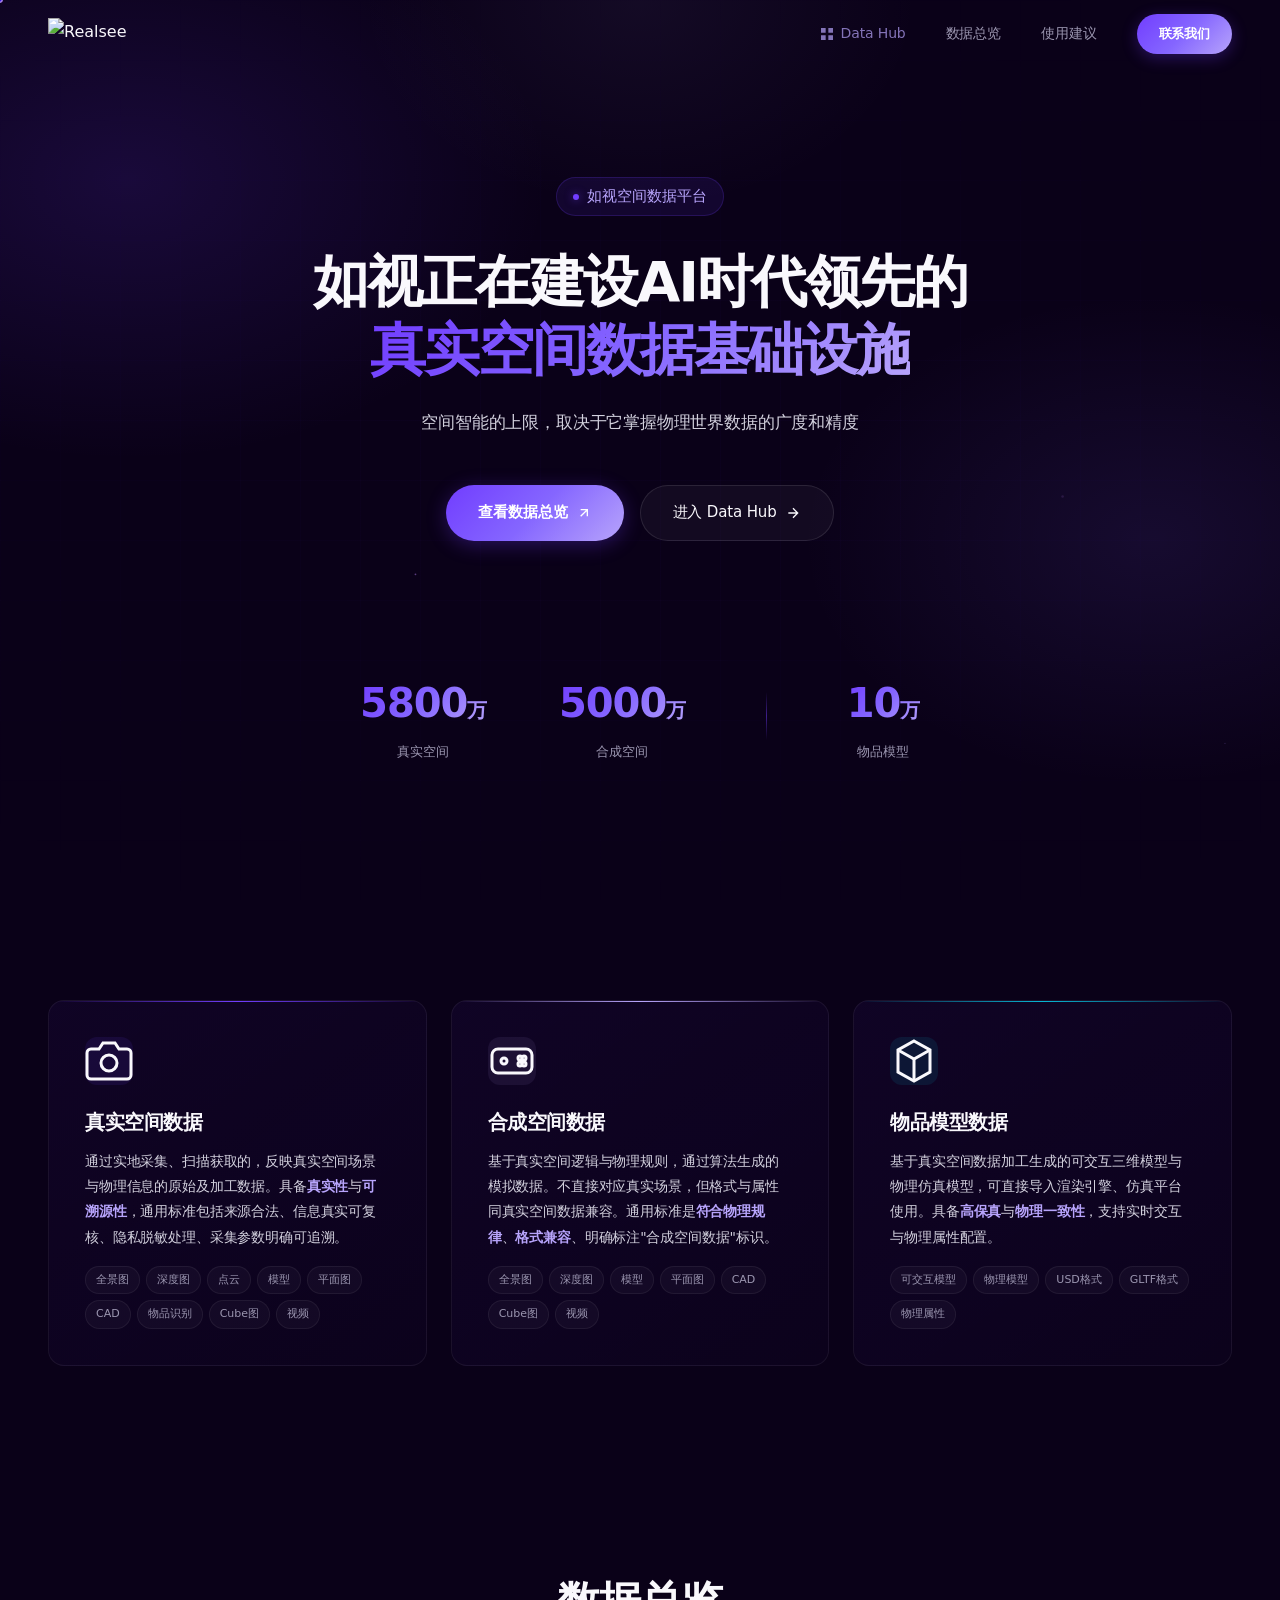
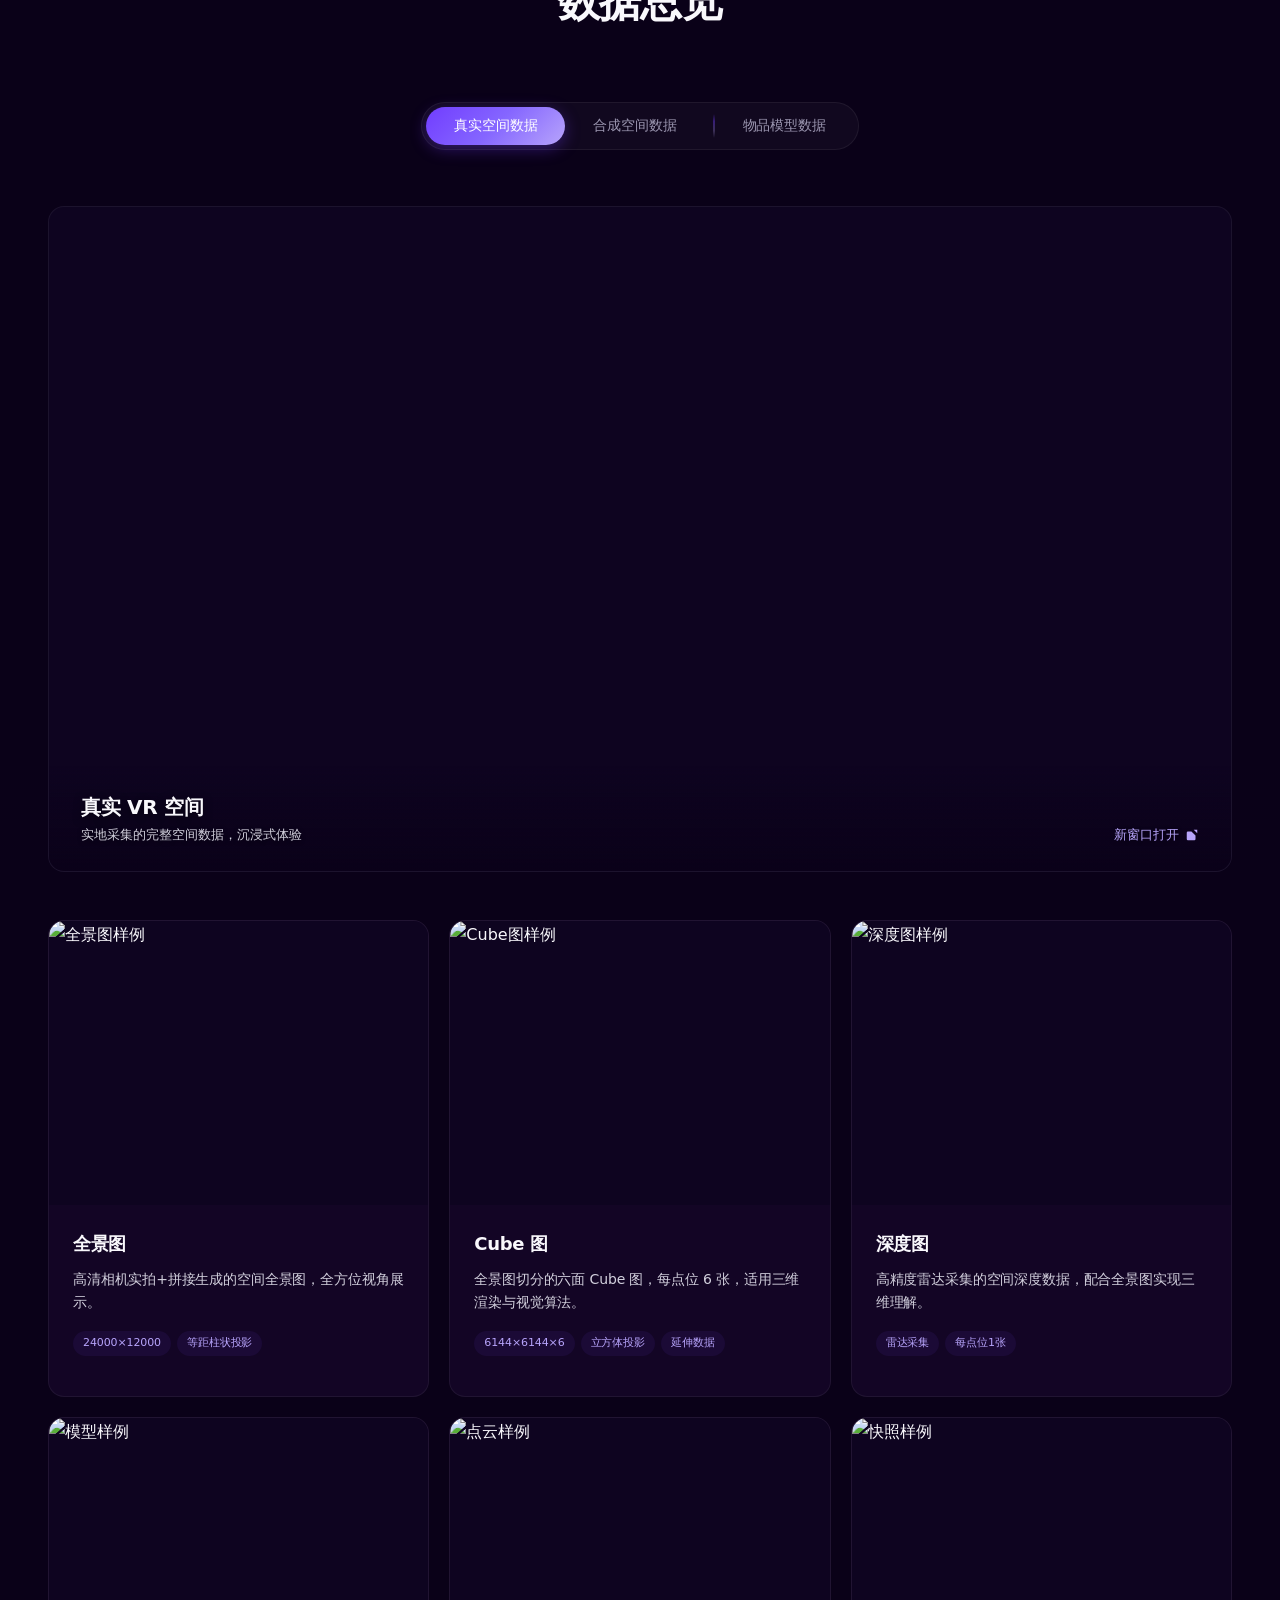
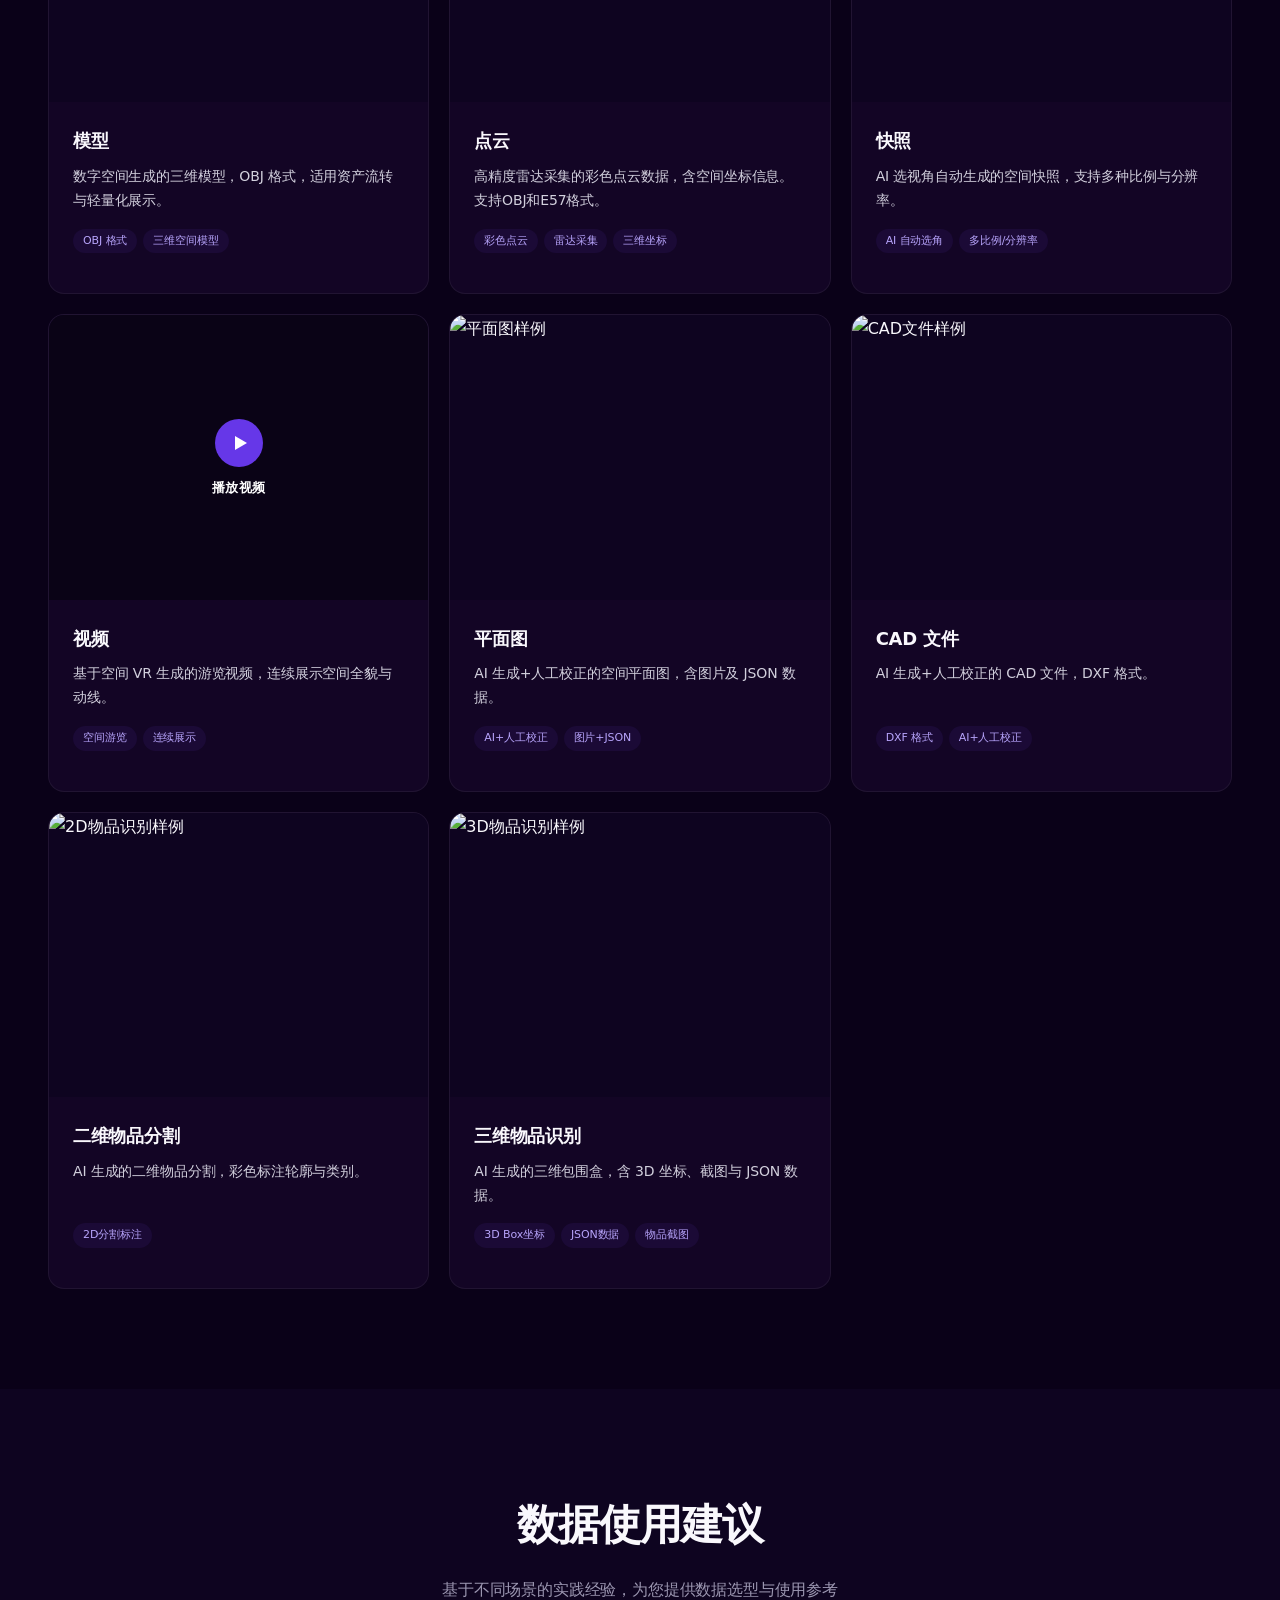
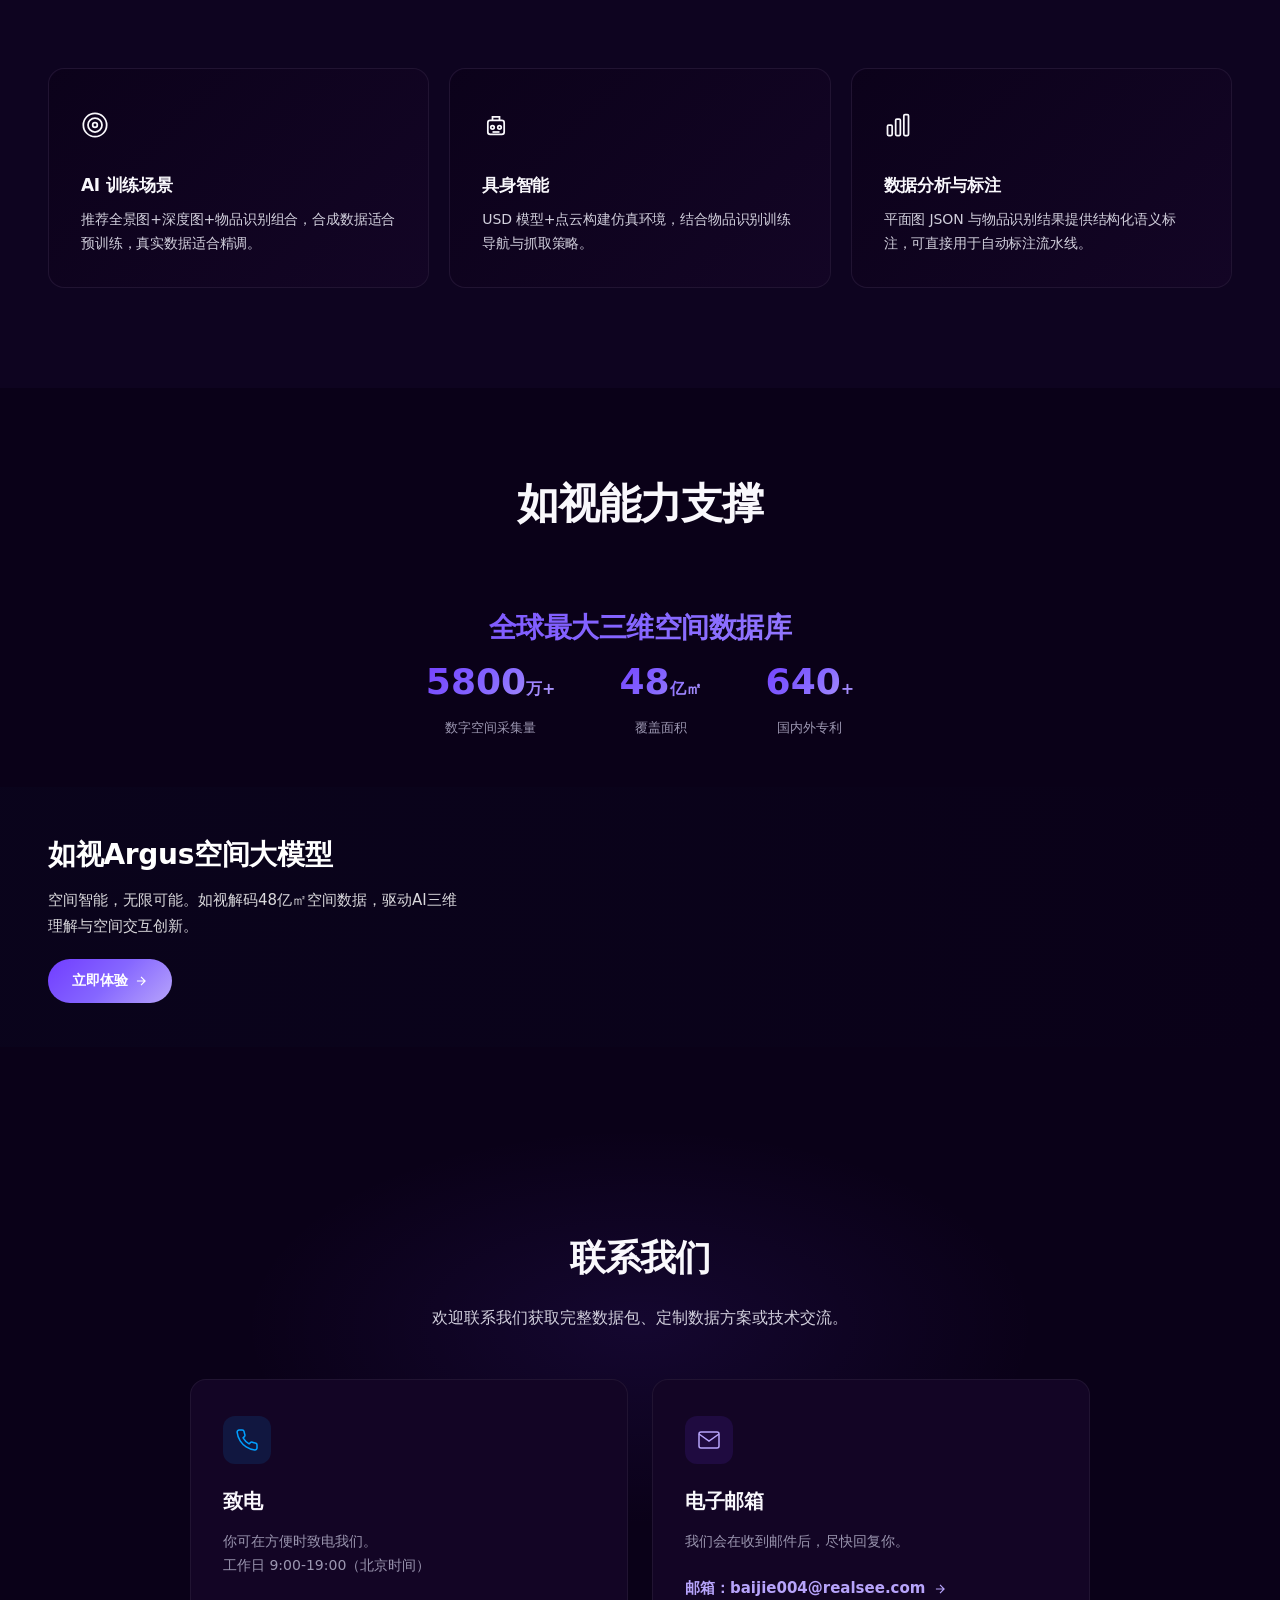
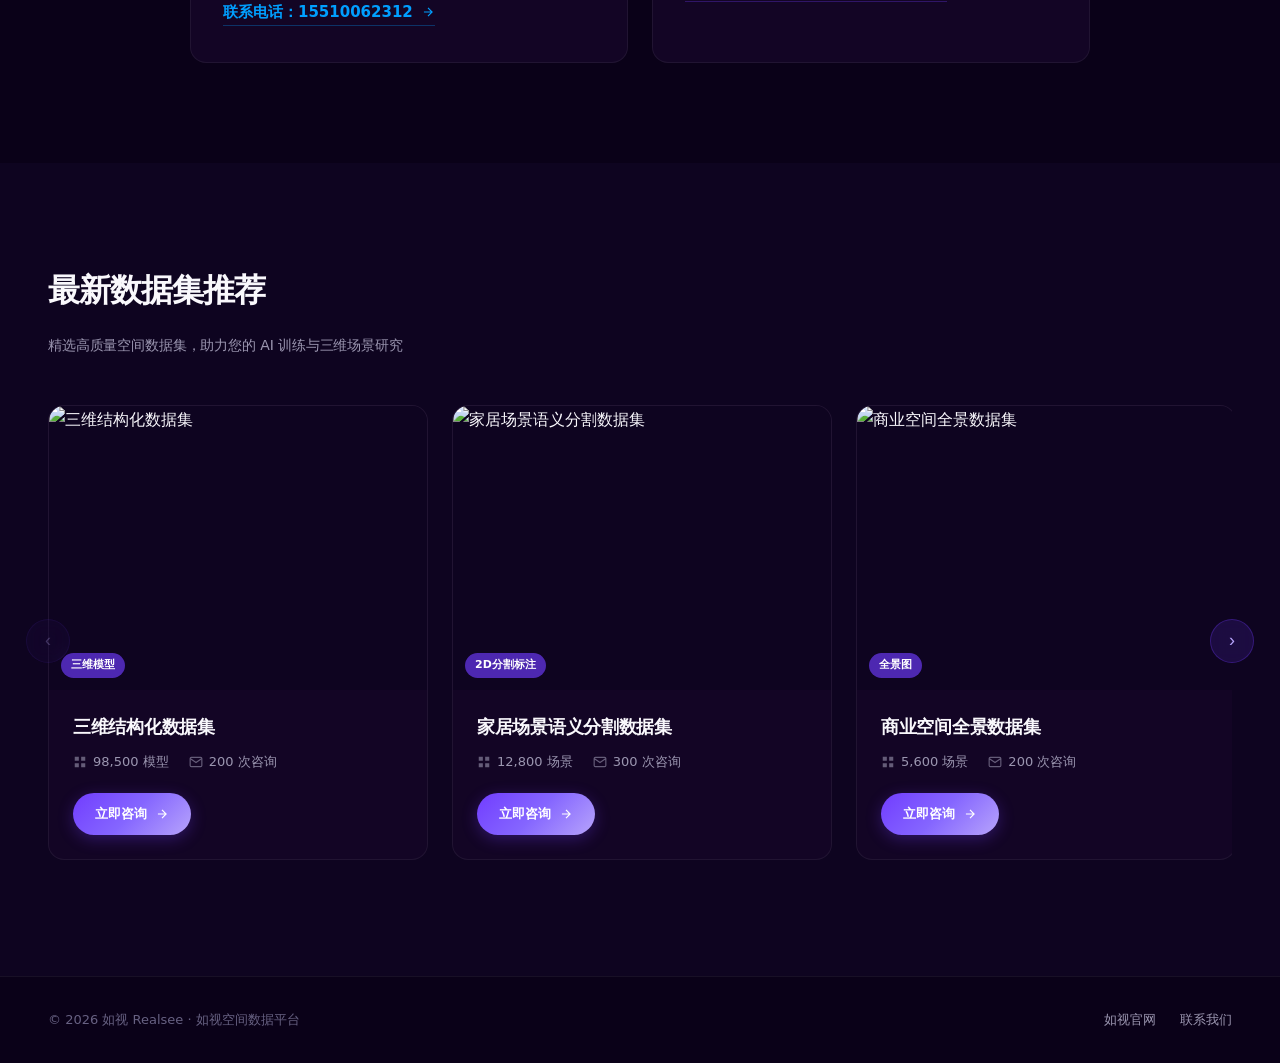
==== commit d4fc6913: "同步线上 dataset 页面" ====
--- a/index.html
+++ b/index.html
@@ -823,6 +823,11 @@
                 box-shadow: 0 12px 40px rgba(0,0,0,0.5), 0 0 20px rgba(113,61,255,0.1);
                 backdrop-filter: blur(20px);
                 max-height: 280px; overflow-y: auto; min-width: 140px;
+                /* Safe area support for notches */
+                padding-top: max(6px, env(safe-area-inset-top, 6px));
+                padding-bottom: max(6px, env(safe-area-inset-bottom, 6px));
+                padding-left: max(6px, env(safe-area-inset-left, 6px));
+                padding-right: max(6px, env(safe-area-inset-right, 6px));
             }
             .custom-select-options.mobile-floating {
                 display: block;
@@ -875,6 +880,48 @@
             .why-banner-bottom { display: block; margin-top: 0; }
             .why-banner-btn { padding: 8px 20px; font-size: 13px; }
             .why-banner-mobile-img { display: none !important; }
+            
+            /* Dataset scroll mobile improvements - fix iPhone 17 overscroll */
+            .dataset-scroll-wrapper {
+                margin-left: -20px;
+                margin-right: -20px;
+                padding-left: 20px;
+                padding-right: 20px;
+            }
+            .dataset-scroll {
+                overflow-x: auto;
+                overflow-y: hidden;
+                scroll-snap-type: x mandatory;
+                -webkit-overflow-scrolling: touch;
+                /* Prevent iOS bounce overscroll */
+                overscroll-behavior-x: contain;
+                /* Hide scrollbars but keep functionality */
+                scrollbar-width: none;
+                -ms-overflow-style: none;
+            }
+            .dataset-scroll::-webkit-scrollbar {
+                display: none;
+            }
+            .dataset-card {
+                flex: 0 0 calc(100vw - 60px);
+                scroll-snap-align: start;
+                scroll-snap-stop: always;
+            }
+            .dataset-nav-btn {
+                display: flex !important; /* Show buttons on mobile */
+                width: 32px !important;
+                height: 32px !important;
+                font-size: 14px !important;
+                background: rgba(113,61,255,0.3) !important;
+                border-color: rgba(113,61,255,0.5) !important;
+                opacity: 0.8;
+            }
+            .dataset-nav-btn.prev {
+                left: 8px !important;
+            }
+            .dataset-nav-btn.next {
+                right: 8px !important;
+            }
         }
 
         /* ===== Hero Stat Divider ===== */
@@ -1128,7 +1175,7 @@
 
                 <div class="data-card fade-up"><div class="data-card-img"><img src="https://vr-image-4.realsee-cdn.cn/release/web/images/img_032.407373df.jpg" alt="快照样例" loading="lazy"></div><div class="data-card-body"><h4 class="data-card-title">快照</h4><p class="data-card-desc">AI 选视角自动生成的空间快照，支持多种比例与分辨率。</p><div class="data-card-specs"><span class="spec-tag">AI 自动选角</span><span class="spec-tag">多比例/分辨率</span></div></div></div>
 
-                <div class="data-card fade-up"><div class="data-card-img"><video src="https://vr-public.realsee-cdn.cn/release/web/真实漫游视频-short-compressed.9af80d00.mp4" autoplay loop muted playsinline preload="metadata" aria-label="视频样例"></video></div><div class="data-card-body"><h4 class="data-card-title">视频</h4><p class="data-card-desc">基于空间 VR 生成的游览视频，连续展示空间全貌与动线。</p><div class="data-card-specs"><span class="spec-tag">空间游览</span><span class="spec-tag">连续展示</span></div></div></div>
+                <div class="data-card fade-up"><div class="data-card-img"><video src="https://vr-public.realsee-cdn.cn/release/web/真实漫游视频-short-compressed.9af80d00.mp4" autoplay loop muted playsinline webkit-playsinline x5-playsinline x5-video-player-type="h5-page" preload="metadata" poster="https://vr-image-4.realsee-cdn.cn/release/web/真实视频首帧.fc9cd4cb.jpg" aria-label="视频样例"></video></div><div class="data-card-body"><h4 class="data-card-title">视频</h4><p class="data-card-desc">基于空间 VR 生成的游览视频，连续展示空间全貌与动线。</p><div class="data-card-specs"><span class="spec-tag">空间游览</span><span class="spec-tag">连续展示</span></div></div></div>
 
                 <div class="data-card fade-up"><div class="data-card-img"><img src="https://vr-image-4.realsee-cdn.cn/release/web/images/img_041.171df1a0.jpg" alt="平面图样例" loading="lazy"></div><div class="data-card-body"><h4 class="data-card-title">平面图</h4><p class="data-card-desc">AI 生成+人工校正的空间平面图，含图片及 JSON 数据。</p><div class="data-card-specs"><span class="spec-tag">AI+人工校正</span><span class="spec-tag">图片+JSON</span></div></div></div>
 
@@ -1166,17 +1213,75 @@
 
                 <div class="data-card fade-up"><div class="data-card-img"><img src="https://vr-image-4.realsee-cdn.cn/release/web/images/img_037.18740426.jpg" alt="Cube图" loading="lazy"></div><div class="data-card-body"><h4 class="data-card-title">Cube 图</h4><p class="data-card-desc">算法合成的六面 Cube 图，适用三维渲染与视觉算法。</p><div class="data-card-specs"><span class="spec-tag">6144×6144×6</span><span class="spec-tag">立方体投影</span></div></div></div>
 
-                <div class="data-card fade-up"><div class="data-card-img"><video src="https://vr-public.realsee-cdn.cn/release/web/合成漫游视频-short-compressed.b59cf801.mp4" autoplay loop muted playsinline preload="metadata" aria-label="视频"></video></div><div class="data-card-body"><h4 class="data-card-title">视频</h4><p class="data-card-desc">基于合成空间生成的游览视频，连续展示空间全貌与动线。</p><div class="data-card-specs"><span class="spec-tag">空间游览</span><span class="spec-tag">连续展示</span></div></div></div>
+                <div class="data-card fade-up"><div class="data-card-img"><video src="https://vr-public.realsee-cdn.cn/release/web/合成漫游视频-short-compressed.b59cf801.mp4" autoplay loop muted playsinline webkit-playsinline x5-playsinline x5-video-player-type="h5-page" preload="metadata" poster="https://vr-image-4.realsee-cdn.cn/release/web/合成漫游视频_首帧.ba9552c5.jpg" aria-label="视频"></video></div><div class="data-card-body"><h4 class="data-card-title">视频</h4><p class="data-card-desc">基于合成空间生成的游览视频，连续展示空间全貌与动线。</p><div class="data-card-specs"><span class="spec-tag">空间游览</span><span class="spec-tag">连续展示</span></div></div></div>
             </div>
         </div>
 
         <!-- Model Data Tab -->
         <div class="tab-content" id="tab-model">
             <div class="model-banner fade-up" style="position:relative;border-radius:16px;overflow:hidden;margin-bottom:32px;aspect-ratio:16/9;height:auto;background:#000;">
-                <video src="https://vr-public.realsee-cdn.cn/release/web/清晰版.7dc944a7.mp4" autoplay loop muted playsinline style="width:100%;height:100%;object-fit:cover;"></video>
-                <button onclick="this.querySelector('svg use').setAttribute('href',this.paused?'#icon-pause':'#icon-play');this.previousElementSibling.paused?this.previousElementSibling.play():this.previousElementSibling.pause();" style="position:absolute;bottom:16px;right:16px;width:40px;height:40px;border-radius:50%;background:rgba(0,0,0,0.5);border:none;cursor:pointer;display:flex;align-items:center;justify-content:center;backdrop-filter:blur(8px);transition:background 0.2s;" onmouseover="this.style.background='rgba(0,0,0,0.7)'" onmouseout="this.style.background='rgba(0,0,0,0.5)'">
+                <video src="https://vr-public.realsee-cdn.cn/release/web/清晰版.7dc944a7.mp4" autoplay loop muted playsinline webkit-playsinline x5-playsinline x5-video-player-type="h5-page" poster="https://vr-image-4.realsee-cdn.cn/release/web/物品模型数据视频首帧.4bdc0e4f.jpg" style="width:100%;height:100%;object-fit:cover;"></video>
+                <button id="modelVideoBtn" style="position:absolute;bottom:16px;right:16px;width:40px;height:40px;border-radius:50%;background:rgba(0,0,0,0.5);border:none;cursor:pointer;display:flex;align-items:center;justify-content:center;backdrop-filter:blur(8px);transition:background 0.2s;" onmouseover="this.style.background='rgba(0,0,0,0.7)'" onmouseout="this.style.background='rgba(0,0,0,0.5)'">
                     <svg width="16" height="16" viewBox="0 0 24 24" fill="white"><defs><path id="icon-pause" d="M6 4h4v16H6zM14 4h4v16h-4z"/><path id="icon-play" d="M8 5v14l11-7z"/></defs><use href="#icon-pause"/></svg>
                 </button>
+                <script>
+                    // 添加视频状态监听器，自动更新按钮图标
+                    document.addEventListener('DOMContentLoaded', function() {
+                        var modelBanner = document.querySelector('.model-banner');
+                        if (modelBanner) {
+                            var video = modelBanner.querySelector('video');
+                            var button = modelBanner.querySelector('button');
+                            if (video && button) {
+                                // 更新按钮图标函数
+                                var updateButtonIcon = function() {
+                                    var use = button.querySelector('svg use');
+                                    if (use) {
+                                        use.setAttribute('href', video.paused ? '#icon-play' : '#icon-pause');
+                                    }
+                                };
+                                
+                                // 按钮点击事件 - 使用最简单直接的方式
+                                button.addEventListener('click', function(e) {
+                                    e.preventDefault();
+                                    e.stopPropagation();
+                                    
+                                    try {
+                                        if (video.paused) {
+                                            // 如果视频是暂停状态，尝试播放
+                                            video.play().then(function() {
+                                                updateButtonIcon();
+                                            }).catch(function(err) {
+                                                console.log('播放失败:', err);
+                                                // 如果播放失败，仍然更新图标为播放按钮
+                                                updateButtonIcon();
+                                            });
+                                        } else {
+                                            // 如果视频在播放，暂停它
+                                            video.pause();
+                                            updateButtonIcon();
+                                        }
+                                    } catch (error) {
+                                        console.log('按钮点击错误:', error);
+                                    }
+                                });
+                                
+                                // 监听视频状态变化
+                                video.addEventListener('play', updateButtonIcon);
+                                video.addEventListener('pause', updateButtonIcon);
+                                video.addEventListener('ended', updateButtonIcon);
+                                video.addEventListener('error', updateButtonIcon);
+                                
+                                // 修复：视频可能已经自动播放，所以初始化图标
+                                setTimeout(updateButtonIcon, 300);
+                                
+                                // 修复：额外检查，如果3秒后视频在播放，确保按钮状态正确
+                                setTimeout(function() {
+                                    updateButtonIcon();
+                                }, 3000);
+                            }
+                        }
+                    });
+                </script>
             </div>
 
             <div class="data-grid">
@@ -3186,25 +3291,59 @@
             const options = select._floatingOptions || select.querySelector('.custom-select-options');
             const trigger = select.querySelector('.custom-select-trigger');
             if (!options || !trigger) return;
+            
+            // Use a more robust method for Xiaomi 14 and other modern phones with notches
             const rect = trigger.getBoundingClientRect();
-            const gap = 8;
-            const belowTop = rect.bottom + 6;
-            const spaceBelow = window.innerHeight - belowTop - gap;
-            const spaceAbove = rect.top - gap;
+            
+            // Account for safe area insets (notches, curved edges)
+            const safeTop = window.visualViewport ? window.visualViewport.offsetTop : 0;
+            const safeLeft = window.visualViewport ? window.visualViewport.offsetLeft : 0;
+            const safeBottom = window.visualViewport ? 
+                (window.innerHeight - window.visualViewport.height - window.visualViewport.offsetTop) : 0;
+            const safeRight = window.visualViewport ? 
+                (window.innerWidth - window.visualViewport.width - window.visualViewport.offsetLeft) : 0;
+            
+            // Use visual viewport if available (more accurate on mobile)
+            const vw = window.visualViewport ? window.visualViewport.width : window.innerWidth;
+            const vh = window.visualViewport ? window.visualViewport.height : window.innerHeight;
+            
+            const gap = Math.max(8, safeTop, safeBottom, safeLeft, safeRight);
+            const effectiveGap = gap + 4; // Add a little extra padding
+            
+            // Adjust rect for visual viewport offset
+            const adjustedTop = rect.top - safeTop;
+            const adjustedBottom = rect.bottom - safeTop;
+            const adjustedLeft = rect.left - safeLeft;
+            const adjustedRight = rect.right - safeLeft;
+            
+            const belowTop = adjustedBottom + 6;
+            const spaceBelow = vh - belowTop - effectiveGap;
+            const spaceAbove = adjustedTop - effectiveGap;
             const openAbove = spaceBelow < 160 && spaceAbove > spaceBelow;
             const maxHeight = Math.max(120, Math.min(280, openAbove ? spaceAbove : spaceBelow));
-            options.style.top = (openAbove ? Math.max(gap, rect.top - maxHeight - 6) : belowTop) + 'px';
-            options.style.left = Math.max(gap, rect.left) + 'px';
+            
+            // Position relative to visual viewport
+            const topPos = (openAbove ? 
+                Math.max(effectiveGap, adjustedTop - maxHeight - 6) : 
+                belowTop) + safeTop + 'px';
+            const leftPos = Math.max(effectiveGap, adjustedLeft) + safeLeft + 'px';
+            
+            options.style.top = topPos;
+            options.style.left = leftPos;
             options.style.right = 'auto';
             options.style.minWidth = Math.max(rect.width, 140) + 'px';
-            options.style.maxWidth = (window.innerWidth - gap * 2) + 'px';
+            options.style.maxWidth = (vw - effectiveGap * 2) + 'px';
             options.style.maxHeight = maxHeight + 'px';
+            
             // Ensure it doesn't go off screen right
             const optWidth = Math.max(rect.width, 140);
-            if (rect.left + optWidth > window.innerWidth - gap) {
+            if (adjustedLeft + optWidth > vw - effectiveGap) {
                 options.style.left = 'auto';
-                options.style.right = gap + 'px';
-            }
+                options.style.right = (effectiveGap + safeRight) + 'px';
+            }
+            
+            // Force reflow to ensure proper positioning
+            options.offsetHeight;
         }
 
         // Reposition on scroll/resize for mobile
@@ -3384,7 +3523,30 @@
             if(page<1||page>totalPages) return;
             currentDhPage=page;
             renderDataHub();
-            document.querySelector('.dh-results').scrollIntoView({behavior:'smooth',block:'start'});
+            
+            // 三端兼容的滚动到顶部方案
+            setTimeout(function() {
+                // 方案1: 尝试滚动到 dh-hero（DataHub 页面顶部）
+                const dhHero = document.querySelector('.dh-hero');
+                const dhResults = document.querySelector('.dh-results');
+                const pageDatahub = document.getElementById('pageDatahub');
+                
+                if (dhHero) {
+                    dhHero.scrollIntoView({behavior: 'smooth', block: 'start'});
+                } 
+                // 方案2: 如果 dh-hero 不存在，滚动到 dh-results
+                else if (dhResults) {
+                    dhResults.scrollIntoView({behavior: 'smooth', block: 'start'});
+                }
+                // 方案3: 回退到整个页面顶部
+                else if (pageDatahub) {
+                    pageDatahub.scrollIntoView({behavior: 'smooth', block: 'start'});
+                }
+                // 方案4: 最后的回退方案
+                else {
+                    window.scrollTo({top: 0, behavior: 'smooth'});
+                }
+            }, 100); // 等待页面渲染完成
         }
 
         // ===== Detail Page View =====
@@ -3471,9 +3633,72 @@
 
         // ===== Dataset Scroll =====
         function scrollDataset(dir) {
-            const s=document.getElementById('datasetScroll');
-            s.scrollBy({left:dir*404,behavior:'smooth'});
-        }
+            const s = document.getElementById('datasetScroll');
+            const cardWidth = 304; // .dataset-card 宽度 + gap
+            const scrollAmount = dir * cardWidth;
+            const currentScroll = s.scrollLeft;
+            const maxScroll = s.scrollWidth - s.clientWidth;
+            
+            // 边界检查：不能滚动超出范围
+            if (dir === -1 && currentScroll <= 0) {
+                return; // 已经在最左侧，不能向左滚动
+            }
+            if (dir === 1 && currentScroll >= maxScroll - 1) {
+                return; // 已经在最右侧，不能向右滚动
+            }
+            
+            s.scrollBy({left: scrollAmount, behavior: 'smooth'});
+            
+            // 更新导航按钮状态
+            updateDatasetNavButtons();
+        }
+        
+        function updateDatasetNavButtons() {
+            const s = document.getElementById('datasetScroll');
+            const currentScroll = s.scrollLeft;
+            const maxScroll = s.scrollWidth - s.clientWidth;
+            const prevBtn = document.querySelector('.dataset-nav-btn.prev');
+            const nextBtn = document.querySelector('.dataset-nav-btn.next');
+            
+            // 移动端和PC端都显示导航按钮，但移动端有不同样式
+            const isMobile = window.innerWidth <= 768;
+            
+            if (prevBtn) {
+                // 根据滚动位置调整按钮状态
+                const atStart = currentScroll <= 1;
+                prevBtn.style.opacity = atStart ? '0.3' : (isMobile ? '0.8' : '1');
+                prevBtn.style.pointerEvents = atStart ? 'none' : 'auto';
+                prevBtn.style.cursor = atStart ? 'default' : 'pointer';
+            }
+            if (nextBtn) {
+                // 根据滚动位置调整按钮状态
+                const atEnd = currentScroll >= maxScroll - 1;
+                nextBtn.style.opacity = atEnd ? '0.3' : (isMobile ? '0.8' : '1');
+                nextBtn.style.pointerEvents = atEnd ? 'none' : 'auto';
+                nextBtn.style.cursor = atEnd ? 'default' : 'pointer';
+            }
+        }
+        
+        // 初始化时检查按钮状态
+        document.addEventListener('DOMContentLoaded', function() {
+            const scrollEl = document.getElementById('datasetScroll');
+            if (scrollEl) {
+                // 添加触摸滚动事件监听器，滚动后更新按钮状态
+                let scrollTimeout;
+                scrollEl.addEventListener('scroll', function() {
+                    clearTimeout(scrollTimeout);
+                    scrollTimeout = setTimeout(function() {
+                        updateDatasetNavButtons();
+                    }, 100);
+                });
+                // 监听滚动事件
+                scrollEl.addEventListener('scroll', updateDatasetNavButtons);
+                // 初始检查
+                setTimeout(updateDatasetNavButtons, 100);
+                // 窗口大小变化时重新检查
+                window.addEventListener('resize', updateDatasetNavButtons);
+            }
+        });
 
         // ===== Tab switching =====
         document.querySelectorAll('.tab-btn').forEach(btn=>{
@@ -3583,6 +3808,286 @@
             observer.observe(statsSection);
         }
         observeCounters();
+
+        // ===== WeChat Video Autoplay Helper (videoPanorama 真实模式) =====
+        (function() {
+            function isWeChatBrowser() {
+                var ua = navigator.userAgent.toLowerCase();
+                return /micromessenger/.test(ua) &&
+                    !/wxwork/.test(ua) &&
+                    !/miniprogram/.test(ua) &&
+                    window.__wxjs_environment !== 'miniprogram';
+            }
+
+            function isIOS() {
+                return /iPhone|iPad|iPod/.test(navigator.userAgent) && !window.MSStream;
+            }
+
+            // 获取视频封面图（首帧或默认）
+            function getVideoCover(video) {
+                // 如果有 poster 属性，使用它
+                if (video.getAttribute('poster')) {
+                    return video.getAttribute('poster');
+                }
+                
+                // 否则使用视频缩略图（首帧）
+                var canvas = document.createElement('canvas');
+                canvas.width = video.videoWidth || 300;
+                canvas.height = video.videoHeight || 200;
+                var ctx = canvas.getContext('2d');
+                
+                // 尝试捕获首帧
+                if (video.readyState >= 2) { // HAVE_CURRENT_DATA
+                    ctx.drawImage(video, 0, 0, canvas.width, canvas.height);
+                    return canvas.toDataURL('image/jpeg', 0.8);
+                }
+                
+                // 回退到默认封面
+                return 'data:image/svg+xml;base64,' + btoa('<svg xmlns="http://www.w3.org/2000/svg" width="300" height="200" viewBox="0 0 300 200"><rect width="300" height="200" fill="#130525"/><path d="M110 80 L190 130 L110 130 Z" fill="rgba(113,61,255,0.3)" stroke="rgba(113,61,255,0.6)" stroke-width="2"/></svg>');
+            }
+
+            // videoPanorama 真实自动播放逻辑
+            function initVideoPanoramaAutoPlay(video) {
+                // 1. 设置 videoPanorama 相同的属性
+                video.setAttribute('playsinline', '');
+                video.setAttribute('webkit-playsinline', '');
+                video.setAttribute('x5-playsinline', '');
+                video.setAttribute('x5-video-player-type', 'h5-page');
+                video.playsInline = true;
+                video.muted = true;
+                
+                // 2. 添加封面图兜底
+                var container = video.parentElement;
+                if (container && !container.querySelector('.video-cover-fallback')) {
+                    var cover = document.createElement('div');
+                    cover.className = 'video-cover-fallback';
+                    cover.style.cssText = 'position:absolute;top:0;left:0;right:0;bottom:0;background-size:cover;background-position:center;z-index:1;transition:opacity 0.3s;';
+                    
+                    // 设置封面图
+                    var coverUrl = getVideoCover(video);
+                    cover.style.backgroundImage = 'url(\"' + coverUrl + '\")';
+                    
+                    container.style.position = 'relative';
+                    container.appendChild(cover);
+                    
+                    // 视频开始播放时隐藏封面
+                    video.addEventListener('play', function() {
+                        cover.style.opacity = '0';
+                    });
+                    
+                    video.addEventListener('pause', function() {
+                        if (video.ended || video.currentTime === 0) {
+                            cover.style.opacity = '1';
+                        }
+                    });
+                    
+                    video.addEventListener('ended', function() {
+                        cover.style.opacity = '1';
+                    });
+                }
+                
+                // 3. iOS + 微信：使用 videoPanorama 的真实自动播放逻辑
+                if (isIOS() && isWeChatBrowser()) {
+                    // videoPanorama 模式：直接自动播放（通过 WeixinJSBridge）
+                    if (window.WeixinJSBridge) {
+                        window.WeixinJSBridge.invoke('getNetworkType', {}, function() {
+                            video.play().catch(function(err) {
+                                console.log('iOS 微信自动播放失败:', err);
+                                // 如果自动播放失败，显示播放按钮
+                                showVideoPlayButton(video);
+                            });
+                        });
+                    } else {
+                        document.addEventListener("WeixinJSBridgeReady", function() {
+                            window.WeixinJSBridge.invoke('getNetworkType', {}, function() {
+                                video.play().catch(function(err) {
+                                    console.log('iOS 微信自动播放失败:', err);
+                                    showVideoPlayButton(video);
+                                });
+                            });
+                        }, false);
+                    }
+                } 
+                // 4. 非 iOS 微信：直接尝试自动播放
+                else {
+                    video.play().catch(function(err) {
+                        console.log('非 iOS 微信自动播放失败:', err);
+                        showVideoPlayButton(video);
+                    });
+                }
+            }
+
+            // 显示播放按钮（仅在自动播放失败时）
+            function showVideoPlayButton(video) {
+                var container = video.parentElement;
+                if (!container || container.querySelector('.video-play-overlay')) return;
+                
+                // 只在第一个视频（物品模型数据tab下的首个卡片）不显示按钮
+                var isFirstModelVideo = container.closest('.data-card') && 
+                                       container.closest('.data-card').querySelector('h4').textContent === '视频' &&
+                                       document.querySelector('.tab-btn.active[data-tab="model"]');
+                
+                if (isFirstModelVideo) {
+                    // 物品模型数据tab下的首个视频已经有暂停按钮，不额外添加
+                    return;
+                }
+                
+                var overlay = document.createElement('div');
+                overlay.className = 'video-play-overlay';
+                overlay.innerHTML = '<button class="video-play-btn"><svg width="48" height="48" viewBox="0 0 48 48" fill="none" xmlns="http://www.w3.org/2000/svg"><circle cx="24" cy="24" r="24" fill="rgba(113,61,255,0.9)"/><path d="M32 24L20 30.9282V17.0718L32 24Z" fill="white"/></svg><span>播放视频</span></button>';
+                
+                overlay.style.cssText = 'position:absolute;top:0;left:0;right:0;bottom:0;display:flex;align-items:center;justify-content:center;background:rgba(0,0,0,0.3);z-index:12;border-radius:inherit;';
+                
+                var btn = overlay.querySelector('.video-play-btn');
+                btn.style.cssText = 'display:flex;flex-direction:column;align-items:center;justify-content:center;gap:8px;background:transparent;border:none;cursor:pointer;';
+                
+                btn.querySelector('span').style.cssText = 'color:white;font-size:13px;font-weight:600;letter-spacing:0.5px;margin-top:4px;';
+                
+                btn.onclick = function() {
+                    video.play().then(function() {
+                        overlay.style.display = 'none';
+                    }).catch(function(err) {
+                        console.log('手动播放失败:', err);
+                    });
+                };
+                
+                container.appendChild(overlay);
+            }
+
+            // 初始化所有视频
+            function initAllVideos() {
+                document.querySelectorAll('video[autoplay]').forEach(function(video, index) {
+                    // 先设置封面图
+                    setTimeout(function() {
+                        initVideoPanoramaAutoPlay(video);
+                    }, index * 500); // 错开初始化时间，避免同时发起请求
+                });
+            }
+
+            // 执行初始化
+            document.addEventListener('DOMContentLoaded', function() {
+                setTimeout(initAllVideos, 1000); // 页面加载后延迟执行
+            });
+            
+            // 页面可见性变化时重试播放（页面切回时）
+            document.addEventListener('visibilitychange', function() {
+                if (!document.hidden) {
+                    setTimeout(function() {
+                        document.querySelectorAll('video[autoplay]').forEach(function(video) {
+                            if (video.paused) {
+                                video.play().catch(function() {});
+                            }
+                        });
+                    }, 300);
+                }
+            });
+        })();
+    </script>
+
+    <!-- 微信 JSSDK 自定义分享：支持在微信内二次转发到聊天/朋友圈。
+         参考 client/src/utils/initWxConfig.js：调 /api/wechat/getWechatGZHsignature 拿 ticket+appid，
+         前端算 sha1 签名后 wx.config，再注册新版 updateAppMessageShareData/updateTimelineShareData
+         与旧版 onMenuShare* 两套 API。签名用 crypto.subtle（https 安全上下文，微信内置浏览器支持）。-->
+    <script src="//res.wx.qq.com/open/js/jweixin-1.6.0.js"></script>
+    <script>
+    (function () {
+        var SHARE = {
+            title: '如视空间数据平台',
+            desc: '如视正在建设AI时代领先的真实空间数据基础设施。',
+            imgUrl: 'https://vr-image-4.realsee-cdn.cn/release/web/%E5%BE%AE%E4%BF%A1%E5%B0%81%E9%9D%A2.3b62d4a5.jpg'
+        };
+        var SIGN_API = '/api/wechat/getWechatGZHsignature';
+
+        function isWxBrowser() {
+            var ua = navigator.userAgent.toLowerCase();
+            return /micromessenger/.test(ua) &&
+                !/wxwork/.test(ua) &&
+                !/miniprogram/.test(ua) &&
+                window.__wxjs_environment !== 'miniprogram';
+        }
+
+        function nonceStr() {
+            return Date.now().toString(36) + Math.random().toString(36).slice(2, 10);
+        }
+
+        function sha1(str) {
+            var buf = new TextEncoder().encode(str);
+            return crypto.subtle.digest('SHA-1', buf).then(function (digest) {
+                return Array.prototype.map.call(new Uint8Array(digest), function (b) {
+                    return b.toString(16).padStart(2, '0');
+                }).join('');
+            });
+        }
+
+        function initWxShare() {
+            if (!isWxBrowser() || !window.wx || !window.crypto || !crypto.subtle) return;
+
+            fetch(SIGN_API, { credentials: 'include' })
+                .then(function (r) { return r.json(); })
+                .then(function (resp) {
+                    var data = resp && resp.data;
+                    if (!data || !data.ticket || !data.appid) return;
+
+                    // timestamp 用毫秒，与签名串保持一致即可（与项目现有实现一致）
+                    var timestamp = Date.now();
+                    var noncestr = nonceStr();
+                    var url = location.href.split('#')[0];
+                    // 键名按字典序排列：jsapi_ticket < noncestr < timestamp < url
+                    var raw = 'jsapi_ticket=' + data.ticket +
+                              '&noncestr=' + noncestr +
+                              '&timestamp=' + timestamp +
+                              '&url=' + url;
+
+                    return sha1(raw).then(function (signature) {
+                        var wx = window.wx;
+                        wx.config({
+                            debug: false,
+                            appId: data.appid,
+                            timestamp: timestamp,
+                            nonceStr: noncestr,
+                            signature: signature,
+                            jsApiList: [
+                                'updateAppMessageShareData',
+                                'updateTimelineShareData',
+                                'onMenuShareAppMessage',
+                                'onMenuShareTimeline',
+                                'showOptionMenu'
+                            ]
+                        });
+
+                        wx.ready(function () {
+                            var msgCfg = {
+                                title: SHARE.title,
+                                desc: SHARE.desc,
+                                link: location.href,
+                                imgUrl: SHARE.imgUrl
+                            };
+                            var timelineCfg = {
+                                title: SHARE.title,
+                                link: location.href,
+                                imgUrl: SHARE.imgUrl
+                            };
+                            if (wx.showOptionMenu) wx.showOptionMenu();
+                            // 新版 API（微信 6.7.2+）
+                            if (wx.updateAppMessageShareData) wx.updateAppMessageShareData(msgCfg);
+                            if (wx.updateTimelineShareData) wx.updateTimelineShareData(timelineCfg);
+                            // 旧版 API 兼容
+                            if (wx.onMenuShareAppMessage) wx.onMenuShareAppMessage(msgCfg);
+                            if (wx.onMenuShareTimeline) wx.onMenuShareTimeline(timelineCfg);
+                        });
+
+                        wx.error(function () { /* 签名失败时静默，不影响页面 */ });
+                    });
+                })
+                .catch(function () { /* 网络或解析失败时静默 */ });
+        }
+
+        if (document.readyState === 'loading') {
+            document.addEventListener('DOMContentLoaded', initWxShare);
+        } else {
+            initWxShare();
+        }
+    })();
     </script>
 </body>
 </html>
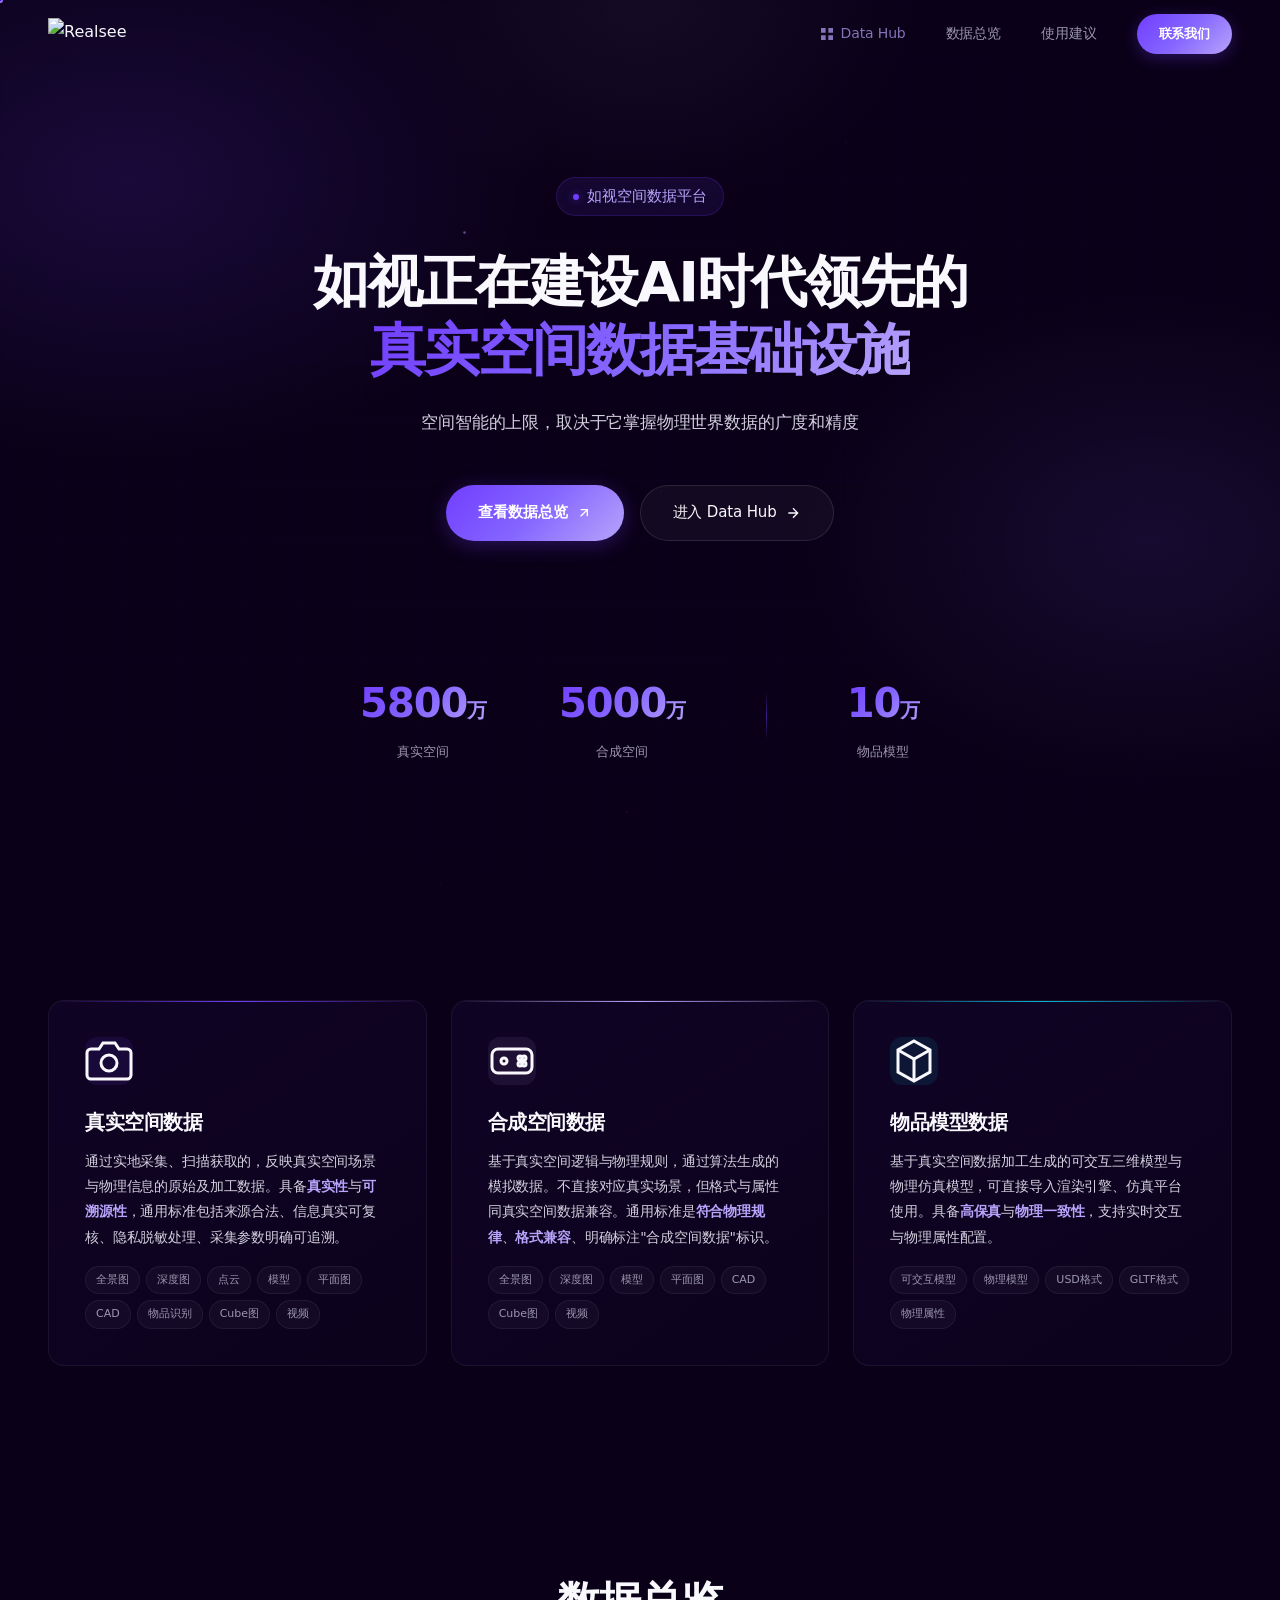
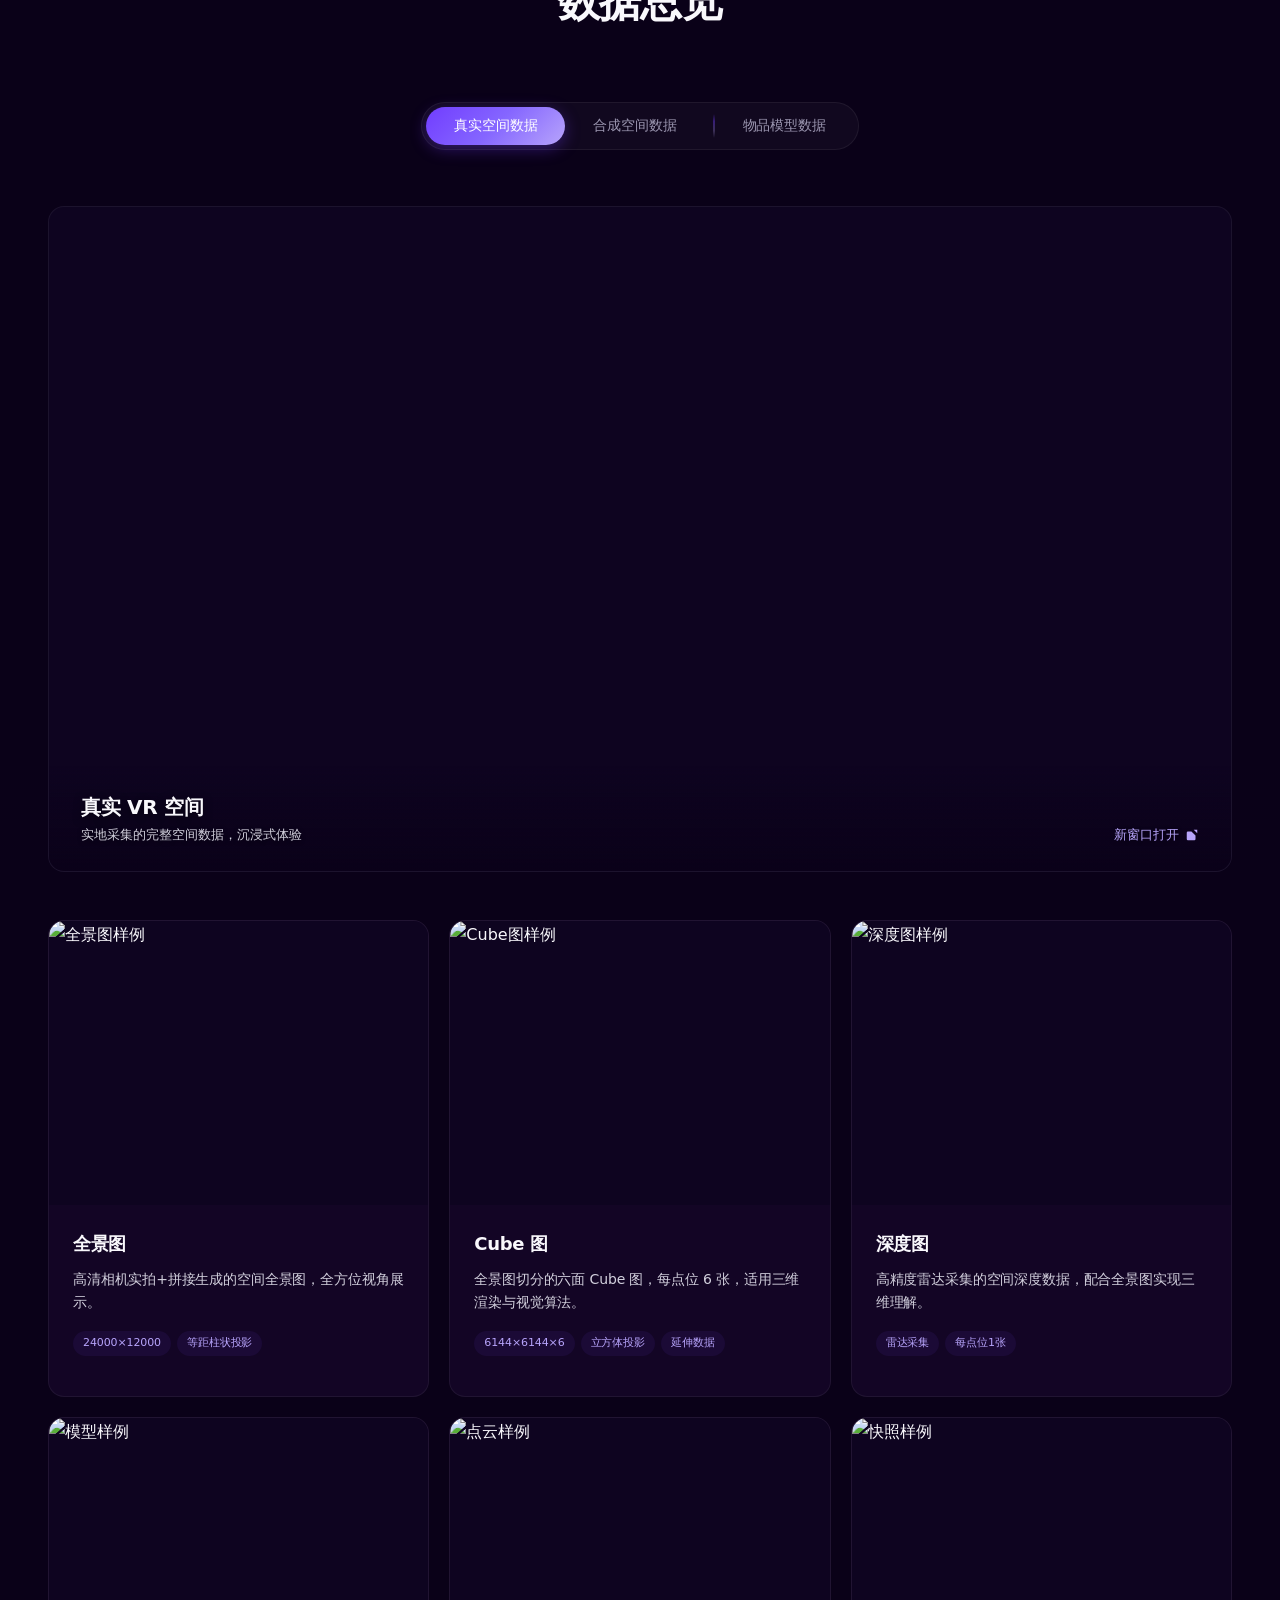
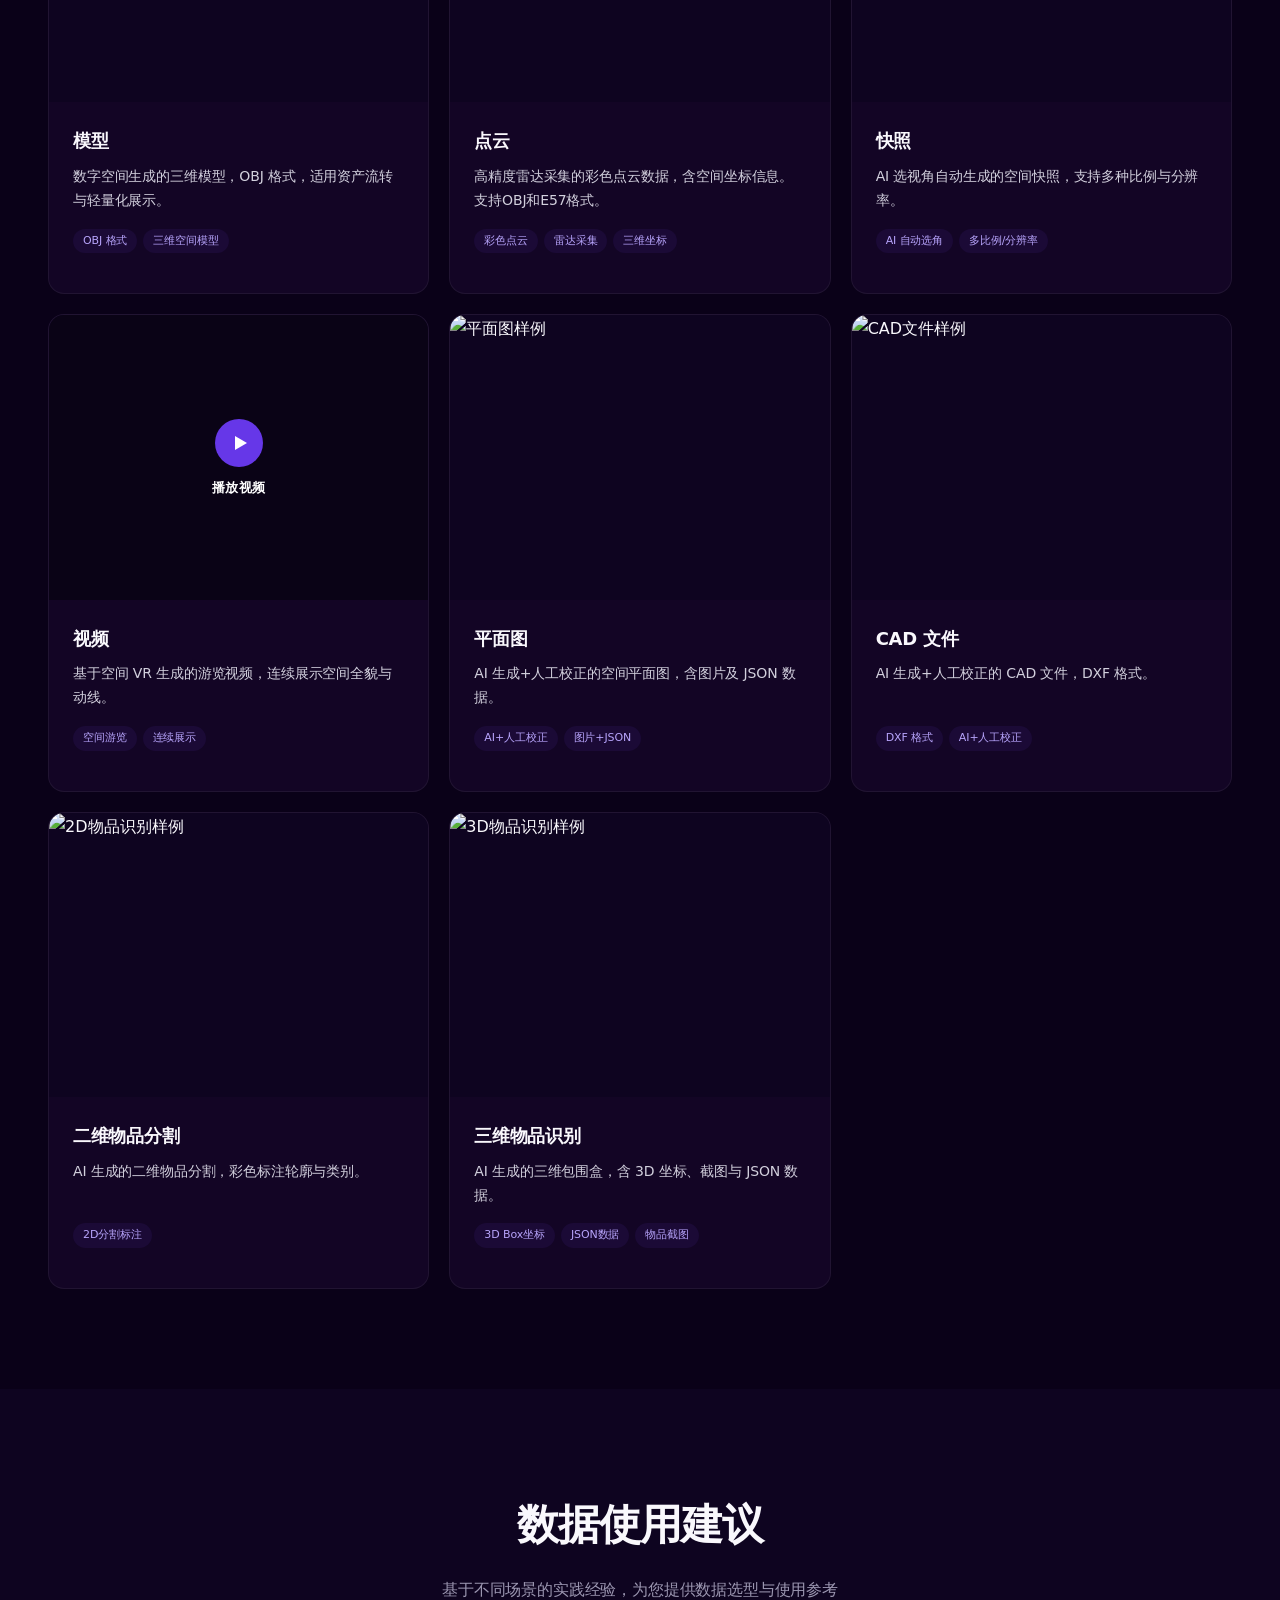
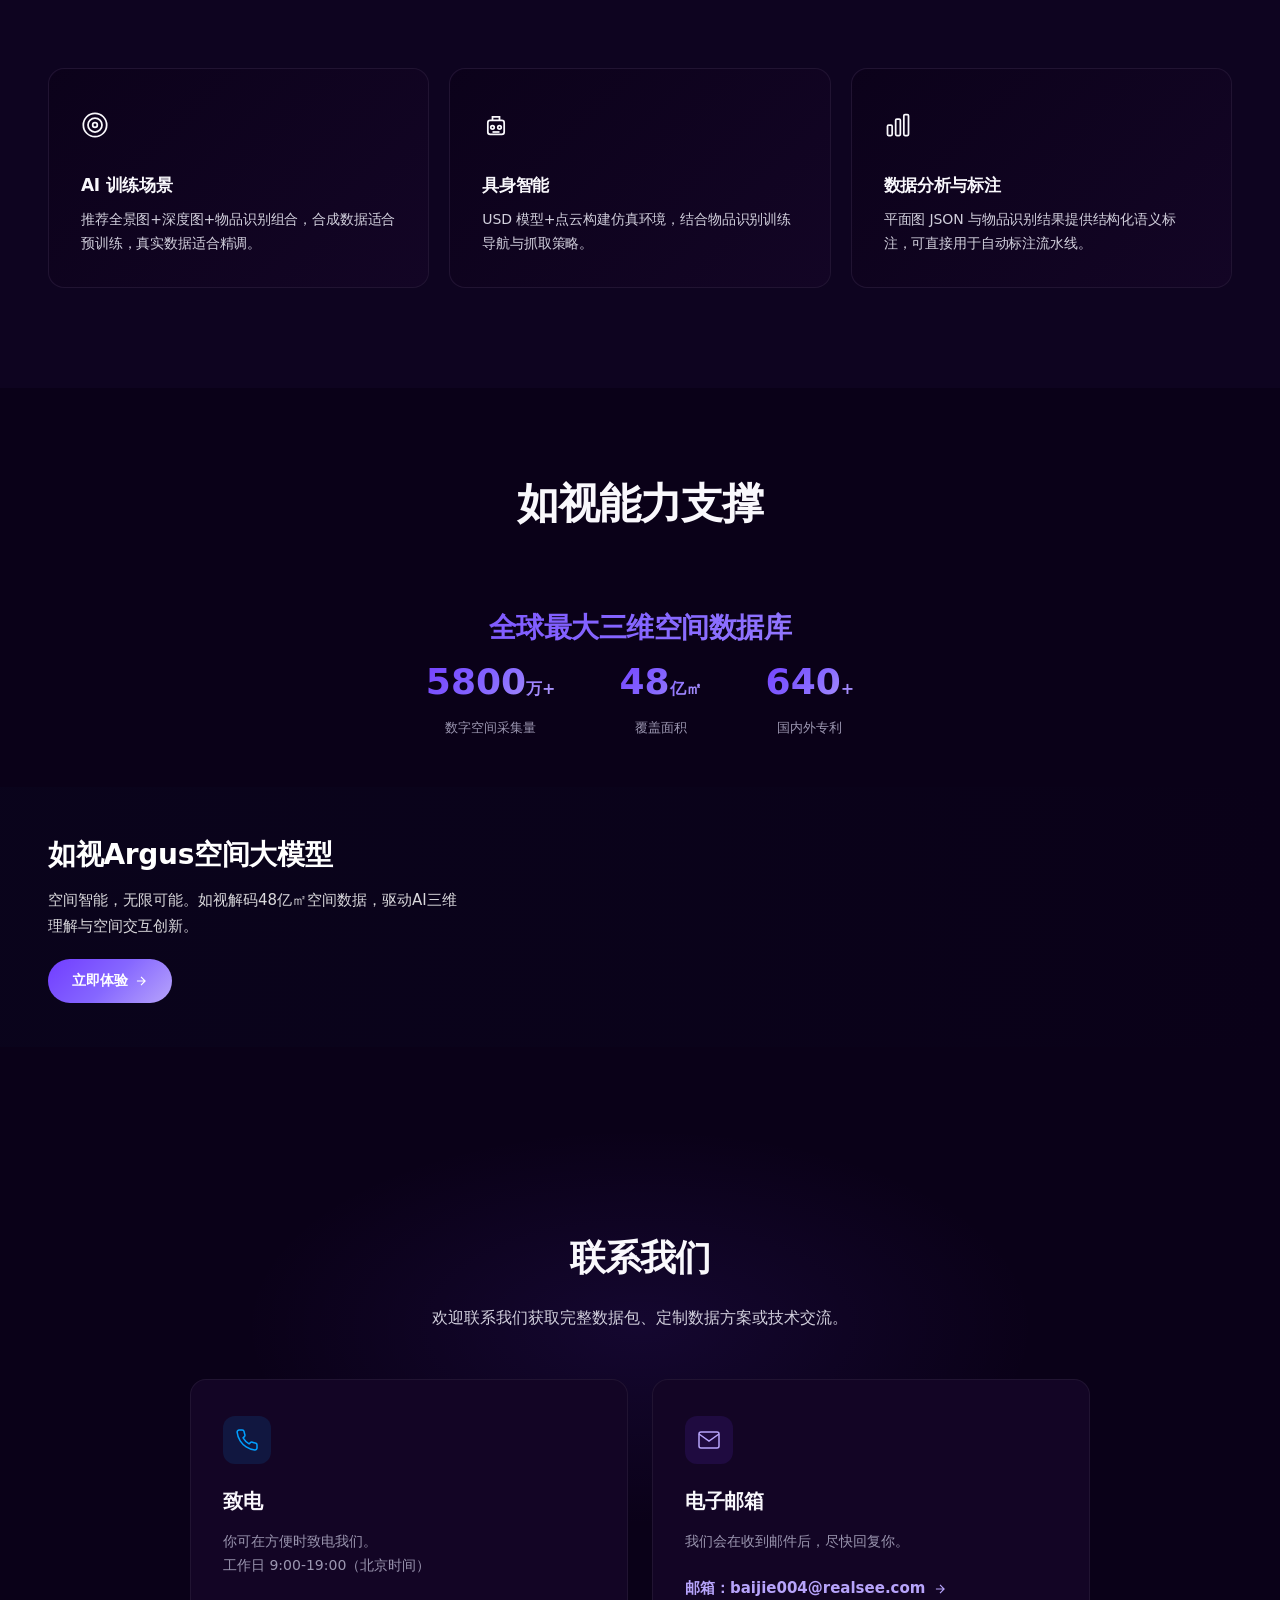
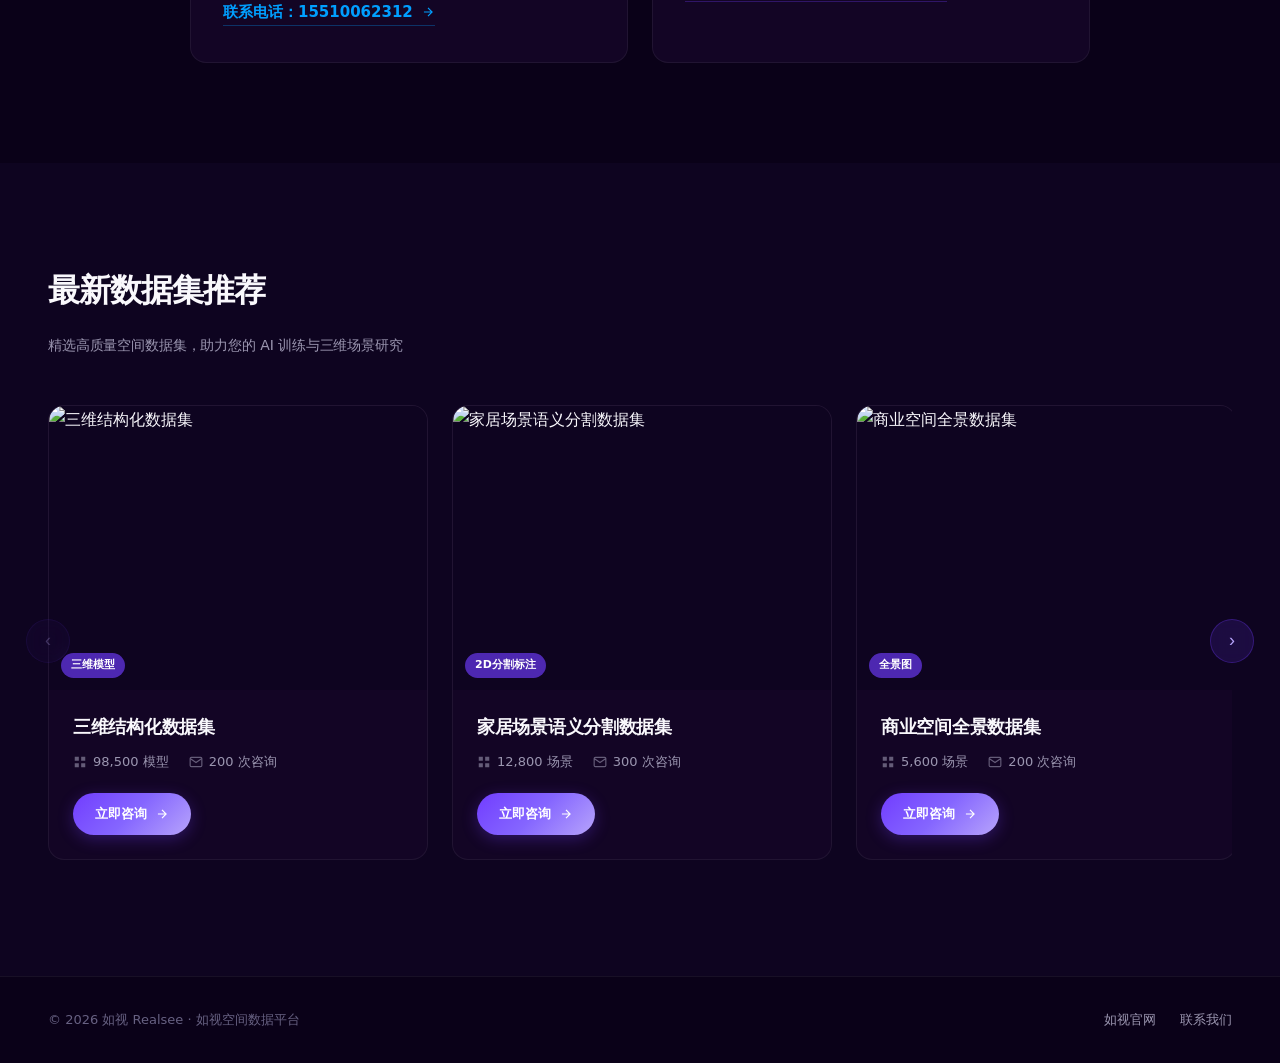
==== commit 5b664f0e: "拆分静态页面结构" ====
--- a/index.html
+++ b/index.html
@@ -19,1008 +19,7 @@
     <meta name="twitter:title" content="如视空间数据平台">
     <meta name="twitter:description" content="如视正在建设AI时代领先的真实空间数据基础设施。">
     <meta name="twitter:image" content="https://vr-image-4.realsee-cdn.cn/release/web/%E5%BE%AE%E4%BF%A1%E5%B0%81%E9%9D%A2.3b62d4a5.jpg">
-    <style>
-        *, *::before, *::after { margin: 0; padding: 0; box-sizing: border-box; }
-        
-        :root {
-            --bg-primary: #0a0118;
-            --bg-secondary: #0e0420;
-            --bg-card: #130525;
-            --bg-card-hover: #1a0a35;
-            --text-primary: #f9f8fc;
-            --text-secondary: #d2d0dd;
-            --text-muted: #9b96b0;
-            --text-darker: #676182;
-            --accent-purple: #713dff;
-            --accent-purple-light: #b7a4fb;
-            --accent-purple-dim: #bab3ff;
-            --accent-violet: #8566ff;
-            --accent-green: #10b981;
-            --accent-orange: #f59e0b;
-            --accent-cyan: #06b6d4;
-            --gradient-primary: linear-gradient(135deg, #713dff 0%, #8566ff 50%, #b7a4fb 100%);
-            --gradient-glow: linear-gradient(135deg, rgba(113,61,255,0.15) 0%, rgba(183,164,251,0.08) 100%);
-            --gradient-card: linear-gradient(145deg, rgba(113,61,255,0.06) 0%, rgba(133,102,255,0.02) 100%);
-            --border-subtle: rgba(255,255,255,0.06);
-            --border-purple: rgba(113,61,255,0.25);
-            --border-purple-hover: rgba(113,61,255,0.5);
-            --shadow-card: 0 4px 24px rgba(0,0,0,0.4);
-            --shadow-glow: 0 0 40px rgba(113,61,255,0.12);
-            --shadow-glow-strong: 0 0 60px rgba(113,61,255,0.2);
-            --radius-sm: 10px;
-            --radius-md: 12px;
-            --radius-lg: 16px;
-        }
-
-        html { scroll-behavior: smooth; }
-        
-        body {
-            font-family: 'Inter', system-ui, -apple-system, BlinkMacSystemFont, sans-serif;
-            background-color: var(--bg-primary);
-            color: var(--text-primary);
-            line-height: 1.7;
-            overflow-x: hidden;
-            -webkit-font-smoothing: antialiased;
-            font-feature-settings: "cv06" on, "calt" off, "liga" off;
-        }
-
-        ::-webkit-scrollbar { width: 5px; }
-        ::-webkit-scrollbar-track { background: inherit; }
-        ::-webkit-scrollbar-thumb { background: rgba(255,255,255,0.1); border-radius: 99px; }
-        ::-webkit-scrollbar-thumb:hover { background: rgba(255,255,255,0.15); }
-
-        /* ===== Navigation ===== */
-        .navbar {
-            position: fixed; top: 0; left: 0; right: 0; z-index: 100;
-            padding: 0 48px; height: 68px;
-            display: flex; align-items: center; justify-content: space-between;
-            transition: all 0.3s ease;
-        }
-        .navbar.scrolled {
-            background: rgba(10,1,24,0.72);
-            backdrop-filter: blur(36px);
-            -webkit-backdrop-filter: blur(36px);
-        }
-        .navbar.scrolled::after {
-            content: '';
-            position: absolute; bottom: 0; left: 0; right: 0; height: 1px;
-            background: linear-gradient(90deg, rgba(255,255,255,0) 0%, rgba(255,255,255,0.16) 50%, rgba(255,255,255,0) 100%);
-        }
-        .nav-logo {
-            display: flex; align-items: center; gap: 0;
-            text-decoration: none; color: var(--text-primary);
-        }
-        .nav-logo-img { height: 32px; width: auto; transition: opacity 0.2s; }
-        .nav-logo-img:hover { opacity: 0.85; }
-        .nav-links { display: flex; align-items: center; gap: 40px; }
-        .nav-links a {
-            color: var(--text-muted); text-decoration: none;
-            font-size: 14px; font-weight: 400; transition: all 0.2s ease;
-            letter-spacing: -0.01em;
-        }
-        .nav-links a:hover { color: var(--text-primary); opacity: 1; }
-        .nav-links a.nav-active { color: var(--accent-purple-light); }
-        .nav-cta {
-            padding: 9px 22px;
-            background: var(--gradient-primary);
-            border-radius: 999px;
-            color: white !important; font-weight: 600 !important; font-size: 13px !important;
-            transition: transform 0.2s, box-shadow 0.2s !important;
-            box-shadow: 0 4px 16px rgba(113,61,255,0.3);
-        }
-        .nav-cta:hover { transform: translateY(-1px); box-shadow: 0 6px 24px rgba(113,61,255,0.45); }
-        /* Mobile hamburger */
-        .nav-hamburger {
-            display: none; width: 36px; height: 36px; border: none; background: transparent;
-            cursor: pointer; flex-direction: column; align-items: center; justify-content: center; gap: 5px;
-            padding: 6px; border-radius: 8px; transition: background 0.2s; z-index: 110;
-        }
-        .nav-hamburger:hover { background: rgba(255,255,255,0.06); }
-        .nav-hamburger span {
-            display: block; width: 20px; height: 2px; background: var(--text-secondary);
-            border-radius: 2px; transition: all 0.3s ease;
-        }
-        .nav-hamburger.open span:nth-child(1) { transform: translateY(7px) rotate(45deg); }
-        .nav-hamburger.open span:nth-child(2) { opacity: 0; }
-        .nav-hamburger.open span:nth-child(3) { transform: translateY(-7px) rotate(-45deg); }
-        .nav-mobile-menu {
-            display: none; position: fixed; top: 68px; left: 0; right: 0;
-            background: rgba(10,1,24,0.95); backdrop-filter: blur(24px); -webkit-backdrop-filter: blur(24px);
-            padding: 16px 24px 24px; flex-direction: column; gap: 4px;
-            border-bottom: 1px solid var(--border-subtle);
-            transform: translateY(-10px); opacity: 0; transition: all 0.25s ease; z-index: 99;
-        }
-        .nav-mobile-menu.open { display: flex; transform: translateY(0); opacity: 1; }
-        .nav-mobile-menu a {
-            color: var(--text-secondary); text-decoration: none; font-size: 15px; font-weight: 500;
-            padding: 12px 16px; border-radius: 10px; transition: all 0.2s;
-        }
-        .nav-mobile-menu a:hover { background: rgba(113,61,255,0.08); color: var(--text-primary); }
-        .nav-mobile-menu .nav-datahub-link {
-            border: none; background: transparent; padding: 12px 16px; justify-content: flex-start;
-        }
-        .nav-mobile-menu .nav-datahub-link:hover { background: rgba(113,61,255,0.08); }
-        .nav-datahub-link {
-            display: inline-flex; align-items: center; gap: 6px;
-            color: var(--accent-purple-light) !important; font-weight: 500 !important;
-        }
-        .nav-datahub-link svg { width: 16px; height: 16px; fill: currentColor; }
-
-        /* ===== Page Container ===== */
-        .page-home { display: block; }
-        .page-datahub { display: none; }
-
-        /* ===== Hero Section ===== */
-        .hero {
-            min-height: 100vh;
-            display: flex; flex-direction: column; align-items: center; justify-content: center;
-            position: relative;
-            padding: 120px 48px 80px;
-            text-align: center; overflow: hidden;
-        }
-        .hero-bg { position: absolute; inset: 0; z-index: 0; pointer-events: none; }
-        .hero-bg::before {
-            content: '';
-            position: absolute; top: -50%; left: -50%; width: 200%; height: 200%;
-            background: 
-                radial-gradient(ellipse 600px 400px at 30% 35%, rgba(113,61,255,0.15) 0%, transparent 70%),
-                radial-gradient(ellipse 500px 350px at 70% 55%, rgba(133,102,255,0.1) 0%, transparent 70%),
-                radial-gradient(ellipse 400px 300px at 50% 25%, rgba(183,164,251,0.06) 0%, transparent 70%);
-            animation: heroBgFloat 25s ease-in-out infinite;
-        }
-        @keyframes heroBgFloat {
-            0%, 100% { transform: translate(0, 0) rotate(0deg); }
-            33% { transform: translate(20px, -15px) rotate(0.5deg); }
-            66% { transform: translate(-15px, 10px) rotate(-0.5deg); }
-        }
-        .hero-grid {
-            position: absolute; inset: 0;
-            background-image: 
-                linear-gradient(rgba(113,61,255,0.025) 1px, transparent 1px),
-                linear-gradient(90deg, rgba(113,61,255,0.025) 1px, transparent 1px);
-            background-size: 60px 60px;
-            mask-image: radial-gradient(ellipse 80% 60% at 50% 50%, black 20%, transparent 100%);
-        }
-        #particleCanvas { position: absolute; inset: 0; z-index: 0; pointer-events: none; }
-        .hero-content { position: relative; z-index: 1; max-width: 900px; }
-        .hero-badge {
-            display: inline-flex; align-items: center; gap: 8px;
-            padding: 6px 16px;
-            background: rgba(113,61,255,0.1);
-            border: 1px solid rgba(113,61,255,0.2);
-            border-radius: 999px; font-size: 15px; color: var(--accent-purple-light);
-            margin-bottom: 32px; font-weight: 500;
-        }
-        .hero-badge-dot {
-            width: 6px; height: 6px; border-radius: 50%;
-            background: var(--accent-purple);
-            animation: pulse 2s ease-in-out infinite;
-            box-shadow: 0 0 8px rgba(113,61,255,0.6);
-        }
-        @keyframes pulse { 0%, 100% { opacity: 1; } 50% { opacity: 0.4; } }
-        .mobile-break { display: none; }
-        .hero-title {
-            font-size: clamp(24px, 5.5vw, 56px);
-            font-weight: 900; line-height: 1.2;
-            margin-bottom: 24px; letter-spacing: -2px;
-        }
-        @media (min-width: 769px) {
-            .hero-title { font-size: clamp(36px, 7vw, 56px); letter-spacing: -2px; }
-        }
-        .hero-title-gradient {
-            background: var(--gradient-primary);
-            -webkit-background-clip: text; -webkit-text-fill-color: transparent; background-clip: text;
-        }
-        .hero-desc {
-            font-size: 17px; color: var(--text-secondary);
-            max-width: 640px; margin: 0 auto 48px;
-            line-height: 1.8; font-weight: 300;
-            letter-spacing: -0.01em;
-        }
-        .hero-actions { display: flex; gap: 16px; justify-content: center; flex-wrap: wrap; }
-        .btn-primary {
-            display: inline-flex; align-items: center; gap: 8px;
-            padding: 14px 32px;
-            background: var(--gradient-primary); border: none; border-radius: 999px;
-            color: white; font-size: 15px; font-weight: 600;
-            cursor: pointer; transition: transform 0.2s, box-shadow 0.2s;
-            text-decoration: none; letter-spacing: -0.01em;
-            box-shadow: 0 4px 20px rgba(113,61,255,0.3);
-        }
-        .btn-primary:hover { transform: translateY(-2px); box-shadow: 0 8px 36px rgba(113,61,255,0.45); }
-        .btn-secondary {
-            display: inline-flex; align-items: center; gap: 8px;
-            padding: 14px 32px;
-            background: rgba(255,255,255,0.04);
-            border: 1px solid rgba(255,255,255,0.1);
-            border-radius: 999px; color: var(--text-primary);
-            font-size: 15px; font-weight: 500;
-            cursor: pointer; transition: all 0.2s; text-decoration: none;
-            letter-spacing: -0.01em;
-        }
-        .btn-secondary:hover { border-color: rgba(113,61,255,0.4); background: rgba(113,61,255,0.06); }
-        .hero-stats {
-            display: flex; justify-content: center; gap: 72px;
-            margin-top: 80px; padding-top: 48px;
-        }
-        .hero-stat { text-align: center; }
-        .hero-stat-num {
-            font-size: 40px; font-weight: 900; letter-spacing: -1px;
-            background: var(--gradient-primary);
-            -webkit-background-clip: text; -webkit-text-fill-color: transparent; background-clip: text;
-            display: inline;
-        }
-        .hero-stat-unit {
-            font-size: 20px; font-weight: 700; letter-spacing: -0.5px;
-            color: var(--accent-purple-light);
-        }
-        .hero-stat-label { font-size: 13px; color: var(--text-muted); margin-top: 4px; }
-
-        /* ===== Intro Section ===== */
-        .intro { padding: 100px 48px; max-width: 1400px; margin: 0 auto; }
-        .intro-grid { display: grid; grid-template-columns: 1fr 1fr 1fr; gap: 24px; align-items: stretch; }
-        .intro-card {
-            padding: 36px;
-            background: var(--gradient-card);
-            border: 1px solid var(--border-subtle);
-            border-radius: var(--radius-lg);
-            position: relative; overflow: hidden;
-            transition: all 0.3s ease;
-        }
-        .intro-card::before { content: ''; position: absolute; top: 0; left: 0; right: 0; height: 1px; }
-        .intro-card.real::before { background: linear-gradient(90deg, transparent, var(--accent-purple), transparent); }
-        .intro-card.synthetic::before { background: linear-gradient(90deg, transparent, var(--accent-purple-light), transparent); }
-        .intro-card.model::before { background: linear-gradient(90deg, transparent, var(--accent-cyan), transparent); }
-        .intro-card:hover {
-            border-color: var(--border-purple);
-            box-shadow: var(--shadow-glow);
-            transform: translateY(-4px);
-        }
-        .intro-card-icon {
-            width: 48px; height: 48px; border-radius: var(--radius-md);
-            display: flex; align-items: center; justify-content: center;
-            margin-bottom: 20px; font-size: 24px;
-            background: rgba(113,61,255,0.1);
-        }
-        .intro-card.synthetic .intro-card-icon { background: rgba(183,164,251,0.08); }
-        .intro-card.model .intro-card-icon { background: rgba(6,182,212,0.1); }
-        .intro-card-title { font-size: 20px; font-weight: 700; margin-bottom: 10px; letter-spacing: -0.5px; }
-        .intro-card-desc { font-size: 14px; color: var(--text-secondary); line-height: 1.8; letter-spacing: -0.01em; }
-        .intro-card-desc strong { color: var(--accent-purple-light); }
-        .intro-card-tags { display: flex; flex-wrap: wrap; gap: 6px; margin-top: 16px; }
-        .intro-tag {
-            padding: 4px 10px;
-            background: rgba(255,255,255,0.03);
-            border: 1px solid rgba(255,255,255,0.06);
-            border-radius: 999px; font-size: 11px; color: var(--text-muted);
-            transition: all 0.2s;
-        }
-        .intro-card:hover .intro-tag { border-color: rgba(113,61,255,0.2); color: var(--text-secondary); }
-
-        /* ===== Section Common ===== */
-        .section { padding: 100px 48px; max-width: 1400px; margin: 0 auto; }
-        .section-header { text-align: center; margin-bottom: 64px; }
-        .section-label {
-            font-size: 13px; font-weight: 600; color: var(--accent-purple-light);
-            text-transform: uppercase; letter-spacing: 2px; margin-bottom: 16px;
-        }
-        .section-title { font-size: clamp(28px, 4vw, 42px); font-weight: 900; margin-bottom: 16px; letter-spacing: -1px; }
-        .section-desc { font-size: 16px; color: var(--text-muted); max-width: 560px; margin: 0 auto; font-weight: 300; letter-spacing: -0.01em; }
-
-        /* ===== Tab Section ===== */
-        .tabs-wrapper { display: flex; justify-content: center; margin-bottom: 56px; }
-        .tabs {
-            display: inline-flex; padding: 4px;
-            background: rgba(255,255,255,0.03);
-            border-radius: 999px;
-            border: 1px solid rgba(255,255,255,0.06);
-        }
-        .tab-btn {
-            padding: 10px 28px; background: transparent; border: none;
-            border-radius: 999px; color: var(--text-muted);
-            font-size: 14px; font-weight: 500; cursor: pointer;
-            transition: all 0.25s; font-family: inherit;
-            letter-spacing: -0.01em;
-        }
-        .tab-btn.active {
-            background: var(--gradient-primary); color: white;
-            box-shadow: 0 4px 16px rgba(113,61,255,0.35);
-        }
-        .tab-btn:not(.active):hover { color: var(--text-secondary); background: rgba(255,255,255,0.04); }
-        .tab-content { display: none; }
-        .tab-content.active { display: block; }
-
-        /* ===== VR Banner (16:9) ===== */
-        .vr-banner-wrapper {
-            width: 100%;
-            aspect-ratio: 16/9;
-            border-radius: var(--radius-lg);
-            overflow: hidden; position: relative;
-            background: var(--bg-secondary);
-            border: 1px solid var(--border-subtle);
-            margin-bottom: 48px;
-            transition: border-color 0.3s;
-        }
-        .vr-banner-wrapper:hover { border-color: var(--border-purple); }
-        .vr-banner-wrapper iframe {
-            width: 100%; height: 100%; border: none;
-        }
-        .vr-banner-info {
-            position: absolute; bottom: 0; left: 0; right: 0;
-            padding: 24px 32px;
-            background: linear-gradient(transparent, rgba(10,1,24,0.85));
-            display: flex; align-items: flex-end; justify-content: space-between;
-            pointer-events: none; z-index: 2;
-        }
-        .vr-banner-info h3 {
-            font-size: 20px; font-weight: 700; letter-spacing: -0.3px;
-            text-shadow: 0 2px 8px rgba(0,0,0,0.5);
-        }
-        .vr-banner-info p {
-            font-size: 13px; color: var(--text-secondary);
-            max-width: 400px; text-shadow: 0 1px 4px rgba(0,0,0,0.5);
-        }
-        .vr-banner-link {
-            display: inline-flex; align-items: center; gap: 6px;
-            color: var(--accent-purple-light); text-decoration: none; font-weight: 500; font-size: 13px;
-            transition: gap 0.2s; pointer-events: auto;
-            text-shadow: 0 1px 4px rgba(0,0,0,0.5);
-        }
-        .vr-banner-link:hover { gap: 10px; }
-        .vr-banner-link svg { width: 14px; height: 14px; fill: currentColor; }
-
-        /* ===== Model Banner ===== */
-        .model-banner {
-            width: 100%; height: 430px;
-            border-radius: var(--radius-lg);
-            overflow: hidden; position: relative;
-            background: #ffffff;
-            border: 1px solid var(--border-subtle);
-            margin-bottom: 48px;
-            transition: border-color 0.3s;
-            display: flex; align-items: center; justify-content: center;
-        }
-        .model-banner:hover { border-color: var(--border-purple); }
-        .model-banner img {
-            max-width: 90%; max-height: 90%; object-fit: contain;
-        }
-        .model-banner-overlay {
-            position: absolute; bottom: 24px; right: 24px;
-            display: flex; flex-direction: column; align-items: center; gap: 8px;
-            cursor: default; z-index: 3;
-        }
-        .model-banner-overlay .model-view-toast {
-            padding: 6px 14px; border-radius: 999px;
-            background: rgba(113,61,255,0.12);
-            border: 1px solid rgba(113,61,255,0.25);
-            color: var(--accent-purple-light);
-            font-size: 12px; font-weight: 500; font-family: inherit;
-            white-space: nowrap;
-            opacity: 0; transform: translateY(4px);
-            transition: opacity 0.25s, transform 0.25s;
-            pointer-events: none;
-        }
-        .model-banner-overlay:hover .model-view-toast {
-            opacity: 1; transform: translateY(0);
-        }
-        .model-banner-overlay .model-view-btn {
-            padding: 10px 22px; border-radius: 999px;
-            background: rgba(180,180,190,0.15);
-            border: 1px solid rgba(180,180,190,0.3);
-            color: #8e8e93;
-            font-size: 13px; font-weight: 500; font-family: inherit;
-            cursor: default; transition: all 0.3s;
-            pointer-events: none;
-        }
-        .model-banner-info {
-            position: absolute; bottom: 0; left: 0; right: 0;
-            padding: 24px 32px;
-            background: linear-gradient(transparent, rgba(255,255,255,0.85));
-            pointer-events: none; z-index: 2;
-        }
-        .model-banner-info h3 {
-            font-size: 20px; font-weight: 700; letter-spacing: -0.3px;
-            color: #1a1a1a;
-        }
-        .model-banner-info p {
-            font-size: 13px; color: #666;
-        }
-
-        /* ===== Data Cards ===== */
-        .data-grid {
-            display: grid;
-            grid-template-columns: repeat(auto-fill, minmax(340px, 1fr));
-            gap: 20px;
-        }
-        .data-card {
-            background: var(--bg-card);
-            border: 1px solid var(--border-subtle);
-            border-radius: var(--radius-lg);
-            overflow: hidden; transition: all 0.3s ease;
-            display: flex; flex-direction: column;
-            position: relative;
-        }
-        .data-card::after {
-            content: '';
-            position: absolute; inset: -1px;
-            border-radius: var(--radius-lg);
-            background: linear-gradient(135deg, rgba(113,61,255,0.2) 0%, transparent 50%, rgba(183,164,251,0.1) 100%);
-            opacity: 0; transition: opacity 0.3s;
-            z-index: -1; pointer-events: none;
-        }
-        .data-card:hover {
-            border-color: var(--border-purple-hover);
-            transform: translateY(-6px);
-            box-shadow: 0 8px 40px rgba(113,61,255,0.15), 0 0 1px rgba(113,61,255,0.4);
-        }
-        .data-card:hover::after { opacity: 1; }
-        .data-card-img {
-            width: 100%; aspect-ratio: 4 / 3;
-            position: relative; overflow: hidden;
-            background: var(--bg-secondary);
-        }
-        .data-card-img img, .data-card-img video { width: 100%; height: 100%; object-fit: cover; transition: transform 0.5s ease; }
-        .data-card:hover .data-card-img img, .data-card:hover .data-card-img video { transform: scale(1.06); }
-        .data-card-badge {
-            position: absolute; top: 12px; right: 12px;
-            padding: 5px 12px; border-radius: 999px;
-            font-size: 11px; font-weight: 600;
-            backdrop-filter: blur(8px); letter-spacing: -0.01em;
-        }
-        .badge-download { background: rgba(16,185,129,0.15); color: var(--accent-green); border: 1px solid rgba(16,185,129,0.25); }
-        .badge-contact { background: rgba(245,158,11,0.15); color: var(--accent-orange); border: 1px solid rgba(245,158,11,0.25); }
-        .data-card-body { padding: 24px; flex: 1; display: flex; flex-direction: column; }
-        .data-card-title { font-size: 18px; font-weight: 700; margin-bottom: 8px; letter-spacing: -0.3px; }
-        .data-card-desc { font-size: 14px; color: var(--text-secondary); line-height: 1.7; margin-bottom: 16px; flex: 1; letter-spacing: -0.01em; }
-        .data-card-specs { display: flex; flex-wrap: wrap; gap: 6px; margin-bottom: 16px; }
-        .spec-tag { padding: 3px 10px; background: rgba(113,61,255,0.08); border-radius: 999px; font-size: 11px; color: var(--accent-purple-light); font-weight: 500; letter-spacing: -0.01em; }
-        .data-card-action {
-            display: flex; align-items: center; gap: 8px;
-            padding: 9px 18px; border-radius: 999px;
-            font-size: 13px; font-weight: 600; cursor: pointer;
-            transition: all 0.2s; text-decoration: none; border: none; font-family: inherit;
-            width: fit-content; letter-spacing: -0.01em;
-        }
-        .action-download { background: rgba(16,185,129,0.1); color: var(--accent-green); border: 1px solid rgba(16,185,129,0.15); }
-        .action-download:hover { background: rgba(16,185,129,0.18); border-color: rgba(16,185,129,0.35); box-shadow: 0 0 16px rgba(16,185,129,0.1); }
-        .action-contact { background: rgba(245,158,11,0.08); color: var(--accent-orange); border: 1px solid rgba(245,158,11,0.12); }
-        .action-contact:hover { background: rgba(245,158,11,0.14); border-color: rgba(245,158,11,0.3); box-shadow: 0 0 16px rgba(245,158,11,0.1); }
-        .action-download svg, .action-contact svg { width: 14px; height: 14px; fill: currentColor; }
-
-        /* ===== Dataset Recommendations ===== */
-        .dataset-section { padding: 100px 48px; background: var(--bg-secondary); overflow: hidden; }
-        .dataset-inner { max-width: 1400px; margin: 0 auto; }
-        .dataset-section .section-header { text-align: left; margin-bottom: 48px; }
-        .dataset-section .section-title { font-size: clamp(22px, 3vw, 32px); }
-        .dataset-section .section-desc { font-size: 14px; margin: 0; }
-        .dataset-scroll-wrapper { position: relative; }
-        .dataset-scroll { display: flex; gap: 24px; overflow-x: auto; padding-bottom: 16px; scroll-snap-type: x mandatory; -webkit-overflow-scrolling: touch; scrollbar-width: none; }
-        .dataset-scroll::-webkit-scrollbar { display: none; }
-        .dataset-card { flex: 0 0 380px; background: var(--bg-card); border: 1px solid var(--border-subtle); border-radius: var(--radius-lg); overflow: hidden; transition: all 0.3s ease; scroll-snap-align: start; }
-        .dataset-card:hover { border-color: var(--border-purple-hover); transform: translateY(-6px); box-shadow: 0 8px 40px rgba(113,61,255,0.15); }
-        .dataset-card-img { width: 100%; aspect-ratio: 4/3; position: relative; overflow: hidden; background: var(--bg-secondary); }
-        .dataset-card-img img { width: 100%; height: 100%; object-fit: cover; transition: transform 0.5s ease; }
-        .dataset-card:hover .dataset-card-img img { transform: scale(1.06); }
-        .dataset-card-tags-overlay { position: absolute; bottom: 12px; left: 12px; display: flex; gap: 6px; }
-        .dataset-tag-sm { padding: 3px 10px; background: rgba(113,61,255,0.65); backdrop-filter: blur(8px); border-radius: 999px; font-size: 11px; color: white; font-weight: 600; }
-        .dataset-card-body { padding: 24px; }
-        .dataset-card-title { font-size: 18px; font-weight: 700; margin-bottom: 12px; letter-spacing: -0.3px; line-height: 1.4; }
-        .dataset-card-meta { display: flex; gap: 20px; margin-bottom: 20px; }
-        .dataset-meta-item { display: flex; align-items: center; gap: 6px; font-size: 13px; color: var(--text-muted); }
-        .dataset-meta-item svg { width: 14px; height: 14px; opacity: 0.6; }
-        .dataset-meta-item svg:not([fill="none"]) { fill: currentColor; }
-        .dataset-card-action { display: inline-flex; align-items: center; gap: 8px; padding: 10px 22px; border-radius: 999px; font-size: 13px; font-weight: 600; cursor: pointer; transition: all 0.2s; border: none; font-family: inherit; background: var(--gradient-primary); color: white; box-shadow: 0 4px 16px rgba(113,61,255,0.3); text-decoration: none; }
-        .dataset-card-action:hover { transform: translateY(-1px); box-shadow: 0 6px 24px rgba(113,61,255,0.45); }
-        .dataset-nav-btn { position: absolute; top: 50%; transform: translateY(-50%); width: 44px; height: 44px; border-radius: 50%; background: rgba(113,61,255,0.15); border: 1px solid rgba(113,61,255,0.3); color: var(--accent-purple-light); font-size: 18px; display: flex; align-items: center; justify-content: center; cursor: pointer; transition: all 0.2s; z-index: 2; backdrop-filter: blur(8px); }
-        .dataset-nav-btn:hover { background: rgba(113,61,255,0.3); border-color: rgba(113,61,255,0.5); }
-        .dataset-nav-btn.prev { left: -22px; }
-        .dataset-nav-btn.next { right: -22px; }
-
-        /* ===== Data Hub Page ===== */
-        .dh-hero { min-height: 320px; display: flex; flex-direction: column; align-items: center; justify-content: center; position: relative; padding: 120px 48px 48px; text-align: center; overflow: hidden; }
-        .dh-hero::before { content: ''; position: absolute; inset: 0; background: radial-gradient(ellipse 500px 350px at 50% 60%, rgba(113,61,255,0.12) 0%, transparent 70%); pointer-events: none; }
-        .dh-hero-content { position: relative; z-index: 1; }
-        .dh-hero-title { font-size: clamp(32px, 4vw, 48px); font-weight: 900; letter-spacing: -1.5px; margin-bottom: 12px; }
-        .dh-hero-desc { font-size: 16px; color: var(--text-secondary); max-width: 520px; margin: 0 auto; font-weight: 300; }
-
-        .dh-filters { padding: 0 48px 32px; max-width: 1400px; margin: 0 auto; }
-        .dh-search-type {
-            display: flex; gap: 8px; margin-bottom: 16px;
-        }
-        .dh-search-type-btn {
-            padding: 8px 24px; border-radius: 999px;
-            background: rgba(255,255,255,0.03);
-            border: 1px solid rgba(255,255,255,0.08);
-            color: var(--text-muted); font-size: 14px; font-weight: 500;
-            cursor: pointer; transition: all 0.25s; font-family: inherit;
-        }
-        .dh-search-type-btn.active {
-            background: var(--gradient-primary); color: white;
-            border-color: transparent;
-            box-shadow: 0 4px 16px rgba(113,61,255,0.35);
-        }
-        .dh-search-type-btn:not(.active):hover { border-color: rgba(113,61,255,0.3); color: var(--text-secondary); }
-        .dh-filter-bar {
-            display: flex; gap: 16px; flex-wrap: wrap; align-items: flex-end;
-            padding: 20px 28px;
-            background: var(--gradient-card);
-            border: 1px solid var(--border-subtle);
-            border-radius: var(--radius-lg);
-        }
-        .dh-filter-group { display: flex; flex-direction: column; gap: 6px; flex: 1; min-width: 140px; }
-        .dh-filter-label { font-size: 11px; color: var(--text-muted); font-weight: 600; text-transform: uppercase; letter-spacing: 1px; }
-        .custom-select { position: relative; min-width: 140px; }
-        .custom-select-trigger {
-            display: flex; align-items: center; justify-content: space-between;
-            min-height: 36px; box-sizing: border-box;
-            padding: 0 14px;
-            background: rgba(255,255,255,0.04);
-            border: 1px solid rgba(255,255,255,0.08);
-            border-radius: 999px; color: var(--text-secondary);
-            font-size: 13px; line-height: 1; font-family: inherit;
-            cursor: pointer; transition: all 0.25s;
-            user-select: none; white-space: nowrap;
-        }
-        .custom-select-trigger:hover { border-color: rgba(113,61,255,0.3); background: rgba(113,61,255,0.04); }
-        .custom-select.open .custom-select-trigger { border-color: var(--accent-purple); box-shadow: 0 0 0 2px rgba(113,61,255,0.15); background: rgba(113,61,255,0.06); }
-        .custom-select-arrow { transition: transform 0.25s; opacity: 0.5; flex-shrink: 0; margin-left: 8px; }
-        .custom-select.open .custom-select-arrow { transform: rotate(180deg); opacity: 0.8; }
-        .custom-select-options {
-            position: absolute; top: calc(100% + 6px); left: 0; right: 0;
-            background: #1a0a35; border: 1px solid rgba(113,61,255,0.25);
-            border-radius: 14px; padding: 6px; z-index: 50;
-            opacity: 0; visibility: hidden;
-            transform: translateY(-8px) scale(0.97);
-            transition: all 0.2s cubic-bezier(0.16, 1, 0.3, 1);
-            box-shadow: 0 12px 40px rgba(0,0,0,0.5), 0 0 20px rgba(113,61,255,0.1);
-            backdrop-filter: blur(20px);
-            max-height: 280px; overflow-y: auto;
-        }
-        .custom-select.open .custom-select-options { opacity: 1; visibility: visible; transform: translateY(0) scale(1); }
-        .custom-select-option { padding: 9px 14px; border-radius: 10px; font-size: 13px; color: var(--text-secondary); cursor: pointer; transition: all 0.15s; white-space: nowrap; }
-        .custom-select-option:hover { background: rgba(113,61,255,0.12); color: var(--text-primary); }
-        .custom-select-option.active { background: rgba(113,61,255,0.18); color: var(--accent-purple-light); font-weight: 600; }
-        .custom-select-option.active::before { content: '\2713 '; opacity: 0.7; }
-        .dh-filter-reset { min-height: 36px; box-sizing: border-box; padding: 0 18px; border-radius: 999px; background: rgba(255,255,255,0.04); border: 1px solid rgba(255,255,255,0.08); color: var(--text-muted); font-size: 13px; line-height: 1; font-family: inherit; cursor: pointer; transition: all 0.2s; white-space: nowrap; display: inline-flex; align-items: center; justify-content: center; align-self: flex-end; }
-        .dh-filter-reset:hover { border-color: rgba(113,61,255,0.3); color: var(--text-secondary); }
-
-        .dh-results { padding: 0 48px; max-width: 1400px; margin: 0 auto; }
-        .dh-results-header { display: flex; justify-content: space-between; align-items: center; margin-bottom: 24px; }
-        .dh-results-count { font-size: 14px; color: var(--text-muted); }
-        .dh-results-count span { color: var(--accent-purple-light); font-weight: 600; }
-        .dh-grid { display: grid; grid-template-columns: repeat(4, 1fr); gap: 20px; }
-        .dh-card {
-            background: var(--bg-card); border: 1px solid var(--border-subtle);
-            border-radius: var(--radius-lg); overflow: hidden;
-            transition: all 0.3s ease; display: flex; flex-direction: column;
-            cursor: pointer;
-        }
-        .dh-card:hover { border-color: var(--border-purple-hover); transform: translateY(-4px); box-shadow: 0 8px 32px rgba(113,61,255,0.12); }
-        .dh-card-img { width: 100%; aspect-ratio: 3/2; position: relative; overflow: hidden; background: var(--bg-secondary); }
-        .dh-card-img img { width: 100%; height: 100%; object-fit: cover; transition: transform 0.5s ease; }
-        .dh-card:hover .dh-card-img img { transform: scale(1.05); }
-        .dh-card-cat-badge {
-            position: absolute; top: 10px; left: 10px;
-            padding: 4px 10px; border-radius: 999px;
-            font-size: 11px; font-weight: 600;
-            backdrop-filter: blur(8px);
-        }
-        .dh-card-cat-badge.cat-real { background: rgba(113,61,255,0.65); color: white; }
-        .dh-card-cat-badge.cat-virtual { background: rgba(0,9,255,0.65); color: white; }
-        .dh-card-cat-badge.cat-model { background: rgba(0,159,255,0.75); color: white; }
-        .dh-card-body { padding: 16px 20px; flex: 1; display: flex; flex-direction: column; }
-        .dh-card-name { font-size: 15px; font-weight: 700; margin-bottom: 8px; letter-spacing: -0.3px; white-space: nowrap; overflow: hidden; text-overflow: ellipsis; }
-        .dh-card-sub-info { font-size: 12px; color: var(--text-muted); margin-bottom: 10px; display: flex; flex-wrap: wrap; gap: 4px; }
-        .dh-card-sub-info span { padding: 2px 8px; background: rgba(255,255,255,0.03); border-radius: 999px; }
-        .dh-card-info { display: flex; gap: 16px; margin-bottom: 12px; flex: 1; flex-wrap: wrap; }
-        .dh-card-info-item { display: flex; align-items: center; gap: 5px; font-size: 13px; color: var(--text-muted); }
-        .dh-card-info-item svg { width: 13px; height: 13px; fill: currentColor; opacity: 0.5; }
-        .dh-card-tags { display: flex; flex-wrap: wrap; gap: 4px; margin-top: auto; }
-        .dh-card-tag { padding: 2px 8px; background: rgba(6,182,212,0.1); border: 1px solid rgba(6,182,212,0.2); border-radius: 999px; font-size: 11px; color: var(--accent-cyan); font-weight: 500; }
-        .dh-card-tag.interactive-tag { background: rgba(113,61,255,0.85); border: 1px solid rgba(113,61,255,0.9); color: #fff; }
-        .interactive-tag { background: rgba(113,61,255,0.85); border: 1px solid rgba(113,61,255,0.9); border-radius: 999px; padding: 2px 8px; font-size: 11px; color: #fff; font-weight: 600; }
-        .dh-pagination { display: flex; justify-content: center; align-items: center; gap: 8px; margin-top: 48px; padding-bottom: 80px; }
-        .dh-page-btn { width: 40px; height: 40px; border-radius: var(--radius-sm); background: rgba(255,255,255,0.03); border: 1px solid var(--border-subtle); color: var(--text-muted); font-size: 14px; font-weight: 500; display: flex; align-items: center; justify-content: center; cursor: pointer; transition: all 0.2s; font-family: inherit; }
-        .dh-page-btn:hover { border-color: rgba(113,61,255,0.3); color: var(--text-secondary); }
-        .dh-page-btn.active { background: var(--gradient-primary); color: white; border-color: transparent; box-shadow: 0 4px 12px rgba(113,61,255,0.3); }
-        .dh-page-btn:disabled { opacity: 0.3; cursor: not-allowed; }
-        .dh-empty { text-align: center; padding: 60px 40px 24px; color: var(--text-muted); }
-        .dh-empty-icon { width: 40px; height: 40px; margin: 0 auto 12px; opacity: 0.4; }
-        .dh-empty-icon svg { width: 100%; height: 100%; }
-        .dh-empty h3 { font-size: 18px; font-weight: 600; margin-bottom: 6px; color: var(--text-secondary); }
-        .dh-empty p { font-size: 14px; margin-bottom: 0; }
-        .dh-empty-recommend { margin-top: 32px; text-align: left; }
-        .dh-empty-recommend-title { font-size: 16px; font-weight: 700; color: var(--text-secondary); margin-bottom: 16px; text-align: center; }
-        .dh-empty-recommend-grid { display: grid; grid-template-columns: repeat(4, 1fr); gap: 16px; }
-        @media (max-width: 1024px) { .dh-empty-recommend-grid { grid-template-columns: repeat(3, 1fr); } }
-        @media (max-width: 768px) { .dh-empty-recommend-grid { grid-template-columns: repeat(2, 1fr); } }
-
-        /* ===== Detail Page View ===== */
-        .detail-view {
-            display: none;
-        }
-        .detail-view.active {
-            display: block;
-        }
-        .detail-back {
-            display: inline-flex; align-items: center; gap: 8px;
-            padding: 10px 20px; border-radius: 999px;
-            background: rgba(255,255,255,0.04); border: 1px solid rgba(255,255,255,0.08);
-            color: var(--text-secondary); font-size: 14px; font-weight: 500;
-            cursor: pointer; transition: all 0.2s; font-family: inherit;
-            margin-bottom: 32px;
-        }
-        .detail-back:hover { border-color: rgba(113,61,255,0.3); color: var(--text-primary); background: rgba(113,61,255,0.06); }
-        .detail-back svg { width: 16px; height: 16px; fill: currentColor; }
-        .detail-layout {
-            display: grid; grid-template-columns: 1fr 1fr; gap: 48px;
-            margin-bottom: 64px;
-        }
-        .detail-cover {
-            position: relative; border-radius: var(--radius-lg); overflow: hidden;
-            background: var(--bg-secondary); aspect-ratio: 4/3;
-            border: 1px solid var(--border-subtle);
-        }
-        .detail-cover img { width: 100%; height: 100%; object-fit: cover; }
-        .detail-info { display: flex; flex-direction: column; }
-        .detail-title { font-size: 32px; font-weight: 900; letter-spacing: -1px; margin-bottom: 12px; }
-        .detail-cat { display: inline-block; padding: 5px 14px; border-radius: 999px; font-size: 12px; font-weight: 600; margin-bottom: 24px; }
-        .detail-cat.cat-real { background: rgba(113,61,255,0.15); color: var(--accent-purple-light); }
-        .detail-cat.cat-virtual { background: rgba(0,9,255,0.15); color: #6b7bff; }
-        .detail-cat.cat-model { background: rgba(0,159,255,0.15); color: #4dc8ff; }
-        .detail-props { display: flex; flex-direction: column; gap: 16px; margin-bottom: 24px; }
-        .detail-prop { display: flex; flex-direction: column; gap: 4px; padding: 14px 16px; background: rgba(255,255,255,0.02); border: 1px solid var(--border-subtle); border-radius: var(--radius-md); }
-        .detail-prop-label { font-size: 11px; color: var(--text-darker); text-transform: uppercase; letter-spacing: 0.5px; font-weight: 600; }
-        .detail-prop-value { font-size: 15px; color: var(--text-secondary); font-weight: 600; }
-        .detail-device { padding: 14px 18px; background: rgba(255,255,255,0.03); border: 1px solid var(--border-subtle); border-radius: var(--radius-md); margin-bottom: 24px; display: flex; align-items: center; gap: 10px; }
-        .detail-device-icon { font-size: 20px; }
-        .detail-device-text { font-size: 14px; color: var(--text-muted); }
-        .detail-device-text span { color: var(--text-secondary); font-weight: 600; }
-        .detail-download {
-            display: inline-flex; align-items: center; gap: 8px; align-self: flex-start;
-            padding: 14px 32px; border-radius: 999px;
-            background: var(--gradient-primary); border: none;
-            color: white; font-size: 15px; font-weight: 600;
-            cursor: pointer; transition: all 0.2s; font-family: inherit;
-            box-shadow: 0 4px 16px rgba(113,61,255,0.3);
-            text-decoration: none;
-        }
-        .detail-download:hover { transform: translateY(-2px); box-shadow: 0 6px 24px rgba(113,61,255,0.45); }
-        .detail-related-title { font-size: 18px; font-weight: 700; margin-bottom: 20px; letter-spacing: -0.3px; color: var(--text-secondary); }
-        .detail-related { display: grid; grid-template-columns: repeat(3, 1fr); gap: 20px; }
-        .detail-related-card {
-            background: var(--bg-card); border: 1px solid var(--border-subtle);
-            border-radius: var(--radius-lg); overflow: hidden;
-            cursor: pointer; transition: all 0.3s ease;
-        }
-        .detail-related-card:hover { border-color: var(--border-purple-hover); transform: translateY(-4px); box-shadow: 0 8px 32px rgba(113,61,255,0.12); }
-        .detail-related-card img { width: 100%; aspect-ratio: 3/2; object-fit: cover; }
-        .detail-related-card-body { padding: 16px; }
-        .detail-related-card-body p { font-size: 14px; color: var(--text-secondary); font-weight: 600; white-space: nowrap; overflow: hidden; text-overflow: ellipsis; }
-        .detail-related-card-body span { font-size: 12px; color: var(--text-muted); }
-
-        /* ===== Usage Tips ===== */
-        .tips-section { padding: 100px 48px; background: var(--bg-secondary); }
-        .tips-inner { max-width: 1200px; margin: 0 auto; }
-        .tips-grid { display: grid; grid-template-columns: repeat(3, 1fr); gap: 20px; }
-        .tip-card { padding: 32px; background: var(--bg-card); border: 1px solid var(--border-subtle); border-radius: var(--radius-lg); transition: all 0.3s ease; }
-        .tip-card:hover { border-color: var(--border-purple); transform: translateY(-4px); box-shadow: var(--shadow-glow); }
-        .tip-icon svg {
-            width: 28px;
-            height: 28px;
-        }
-        .tip-icon { font-size: 32px; margin-bottom: 16px; }
-        .tip-title { font-size: 17px; font-weight: 700; margin-bottom: 8px; letter-spacing: -0.3px; }
-        .tip-card[style*="background-image"] .tip-icon,
-        .tip-card[style*="background-image"] .tip-title,
-        .tip-card[style*="background-image"] .tip-desc { position: relative; z-index: 1; }
-        .tip-desc { font-size: 14px; color: var(--text-secondary); line-height: 1.7; letter-spacing: -0.01em; }
-
-        /* ===== Contact ===== */
-        .contact-section { padding: 100px 48px; text-align: center; position: relative; overflow: hidden; }
-        .contact-section::before { content: ''; position: absolute; top: 0; left: 50%; transform: translateX(-50%); width: 800px; height: 400px; background: radial-gradient(ellipse, rgba(113,61,255,0.1) 0%, transparent 70%); pointer-events: none; }
-        .contact-inner { max-width: 900px; margin: 0 auto; position: relative; }
-        .contact-title { font-size: 36px; font-weight: 900; margin-bottom: 16px; letter-spacing: -1px; }
-        .contact-desc { font-size: 16px; color: var(--text-secondary); margin-bottom: 48px; line-height: 1.7; }
-        .contact-cards { display: grid; grid-template-columns: 1fr 1fr; gap: 24px; }
-        .contact-card { background: var(--bg-card); border: 1px solid var(--border-subtle); border-radius: var(--radius-lg); padding: 36px 32px; text-align: left; transition: all 0.3s ease; position: relative; overflow: hidden; }
-        .contact-card:hover { border-color: var(--border-purple-hover); transform: translateY(-4px); box-shadow: 0 8px 40px rgba(113,61,255,0.12); }
-        .contact-card-icon { width: 48px; height: 48px; border-radius: 12px; display: flex; align-items: center; justify-content: center; margin-bottom: 20px; }
-        .contact-card-icon.phone-icon { background: rgba(0,159,255,0.12); color: #009FFF; }
-        .contact-card-icon.email-icon { background: rgba(113,61,255,0.12); color: var(--accent-purple-light); }
-        .contact-card-icon svg { width: 24px; height: 24px; }
-        .contact-card-title { font-size: 20px; font-weight: 800; margin-bottom: 12px; letter-spacing: -0.3px; }
-        .contact-card-desc { font-size: 14px; color: var(--text-muted); line-height: 1.7; margin-bottom: 20px; }
-        .contact-card-link { display: inline-flex; align-items: center; gap: 8px; font-size: 15px; font-weight: 600; text-decoration: none; transition: all 0.2s; cursor: pointer; }
-        .contact-card-link.phone-link { color: #009FFF; border-bottom: 1px solid rgba(0,159,255,0.3); }
-        .contact-card-link.phone-link:hover { border-bottom-color: #009FFF; }
-        .contact-card-link.email-link { color: var(--accent-purple-light); border-bottom: 1px solid rgba(113,61,255,0.3); }
-        .contact-card-link.email-link:hover { border-bottom-color: var(--accent-purple-light); }
-        @media (max-width: 768px) {
-            .contact-cards { grid-template-columns: 1fr; }
-        }
-
-        /* ===== Footer ===== */
-        .footer { padding: 32px 48px; border-top: 1px solid var(--border-subtle); display: flex; justify-content: space-between; align-items: center; max-width: 1400px; margin: 0 auto; }
-        .footer-text { font-size: 13px; color: var(--text-darker); }
-        .footer-links { display: flex; gap: 24px; }
-        .footer-links a { font-size: 13px; color: var(--text-muted); text-decoration: none; transition: color 0.2s; }
-        .footer-links a:hover { color: var(--text-secondary); }
-
-        /* ===== Animations ===== */
-        .fade-up { opacity: 0; transform: translateY(30px); transition: opacity 0.7s ease, transform 0.7s ease; }
-        .fade-up.visible { opacity: 1; transform: translateY(0); }
-
-        /* ===== Responsive ===== */
-        @media (max-width: 1024px) {
-            .intro-grid { grid-template-columns: 1fr; }
-            .tips-grid { grid-template-columns: 1fr 1fr; }
-            .vr-banner-wrapper, .model-banner { height: 320px; }
-            .detail-props { flex-direction: column; }
-            .dh-grid { grid-template-columns: repeat(3, 1fr); }
-            .dh-filter-bar { gap: 12px; padding: 18px 22px; }
-            .dh-filter-group { min-width: 118px; }
-            .custom-select { min-width: 118px; }
-            /* Argus banner tablet: full-width, no rounded corners */
-            .why-banner {
-                height: clamp(220px, 22vw, 300px); min-height: 240px;
-                border-radius: 0; margin-left: calc(50% - 50vw); margin-right: calc(50% - 50vw);
-            }
-            .why-banner-content { padding: 36px 40px; }
-            .why-banner-title { font-size: 24px; }
-            .why-banner-desc { font-size: 14px; }
-        }
-        @media (max-width: 768px) {
-            .mobile-break { display: inline; }
-            .navbar { padding: 0 20px; }
-            .nav-links { display: none; }
-            .nav-hamburger { display: flex; }
-            .hero { padding: 100px 20px 60px; }
-            .hero-stats { gap: 0; flex-wrap: nowrap; justify-content: center; }
-            .hero-stat { flex: 1; min-width: 0; text-align: center; }
-            .hero-stat-num { font-size: clamp(20px, 5vw, 28px); }
-            .hero-stat-label { font-size: 12px; }
-            .hero-stat-divider { height: 36px; margin: 0 4px; }
-            .section, .intro, .tips-section, .contact-section, .dataset-section { padding: 60px 20px; }
-            /* Data tabs - fit 3 in one row on mobile */
-            .data-tabs { flex-wrap: nowrap; gap: 6px; padding: 3px; }
-            .tab-btn { padding: 8px 14px; font-size: 12px; white-space: nowrap; flex: 1; text-align: center; }
-            .data-grid { grid-template-columns: 1fr; }
-            .dh-grid { grid-template-columns: 1fr; }
-            .tips-grid { grid-template-columns: 1fr; }
-            /* VR预览大卡改为3:4竖屏比例，隐藏底部信息 */
-            .vr-banner-wrapper { height: auto; aspect-ratio: 3 / 4; }
-            .vr-banner-info { display: none; }
-            .model-banner { height: 240px; }
-            .footer { flex-direction: column; gap: 16px; text-align: center; }
-            .dh-hero { padding: 100px 20px 32px; }
-            .dh-filters { padding: 0 20px 24px; }
-            .dh-results { padding: 0 20px; }
-            /* DataHub tabs mobile */
-            .dh-search-type { gap: 6px; }
-            .dh-search-type-btn { padding: 6px 12px; font-size: 12px; flex: 1; text-align: center; white-space: nowrap; }
-            /* DataHub filter bar mobile - horizontal scroll with detached dropdowns */
-            .dh-filter-bar {
-                flex-wrap: nowrap; overflow-x: auto; overflow-y: hidden; overflow-y: clip;
-                padding: 12px 16px; gap: 8px;
-                -webkit-overflow-scrolling: touch; scrollbar-width: none;
-                overscroll-behavior-y: contain; touch-action: pan-x;
-                background: rgba(10,1,24,0.95); backdrop-filter: blur(16px); -webkit-backdrop-filter: blur(16px);
-                border-radius: var(--radius-lg);
-            }
-            .dh-filter-bar::-webkit-scrollbar { display: none; }
-            .dh-filter-group { min-width: max-content; flex: 0 0 auto; position: relative; }
-            .custom-select { min-width: max-content; white-space: nowrap; position: relative; }
-            .dh-filter-bar .custom-select-options { display: none; }
-            /* Mobile dropdown - fixed position to avoid clipping */
-            .custom-select-options {
-                position: fixed; z-index: 10000;
-                background: #1a0a35; border: 1px solid rgba(113,61,255,0.25);
-                border-radius: 14px; padding: 6px;
-                opacity: 0; visibility: hidden;
-                transform: none;
-                transition: none;
-                box-shadow: 0 12px 40px rgba(0,0,0,0.5), 0 0 20px rgba(113,61,255,0.1);
-                backdrop-filter: blur(20px);
-                max-height: 280px; overflow-y: auto; min-width: 140px;
-                /* Safe area support for notches */
-                padding-top: max(6px, env(safe-area-inset-top, 6px));
-                padding-bottom: max(6px, env(safe-area-inset-bottom, 6px));
-                padding-left: max(6px, env(safe-area-inset-left, 6px));
-                padding-right: max(6px, env(safe-area-inset-right, 6px));
-            }
-            .custom-select-options.mobile-floating {
-                display: block;
-                opacity: 1; visibility: visible;
-                transform: none;
-            }
-            .custom-select.open .custom-select-options { opacity: 1; visibility: visible; transform: none; }
-            /* Reset button - small pill at end */
-            .dh-filter-reset {
-                flex-shrink: 0; width: 36px; height: 36px; min-height: 36px; padding: 0;
-                display: flex; align-items: center; justify-content: center;
-                border-radius: 50%; font-size: 0; font-weight: 400;
-                background: rgba(255,255,255,0.06); border: 1px solid rgba(255,255,255,0.1);
-                align-self: flex-end; margin-left: 0;
-            }
-            .dh-filter-reset::after { content: '×'; font-size: 16px; color: var(--text-muted); line-height: 1; }
-            .dh-filter-reset:hover { background: rgba(113,61,255,0.15); border-color: rgba(113,61,255,0.3); }
-            .dataset-card { flex: 0 0 300px; }
-            .detail-layout { grid-template-columns: 1fr; gap: 24px; }
-            .detail-title { font-size: 24px; }
-            .detail-related { grid-template-columns: 1fr; }
-            /* Detail page mobile */
-            .detail-view > div { padding: 100px 20px 60px !important; }
-            .detail-vr-btn { padding: 8px 16px; font-size: 12px; border-radius: 20px; gap: 4px; }
-            .detail-vr-btn svg { width: 14px; height: 14px; }
-            .detail-props { display: flex; flex-direction: column; gap: 10px; }
-            .detail-prop-pair { display: grid; grid-template-columns: 1fr 1fr; gap: 10px; }
-            .detail-prop { padding: 10px 12px; }
-            .detail-prop-label { font-size: 10px; }
-            .detail-prop-value { font-size: 13px; }
-            .detail-download { justify-content: center; width: 100%; }
-            /* Why section mobile */
-            .why-section { padding: 48px 16px; }
-            .why-subtitle { font-size: clamp(14px, 4.2vw, 18px); white-space: nowrap; text-align: center; letter-spacing: -0.5px; }
-            /* Stats row - exactly copy hero-stats mobile style, no dividers */
-            .why-stats { display: flex; gap: 0; flex-wrap: nowrap; justify-content: center; margin: 20px 0; position: relative; }
-            .why-stat-item { flex: 1; min-width: 0; text-align: center; }
-            .why-stat-item + .why-stat-item::before { display: none; }
-            .why-stat-num { font-size: clamp(12px, 3vw, 18px); font-weight: 900; letter-spacing: -0.5px; background: var(--gradient-primary); -webkit-background-clip: text; -webkit-text-fill-color: transparent; background-clip: text; display: inline; white-space: nowrap; }
-            .why-stat-unit { font-size: clamp(7px, 1.8vw, 11px); font-weight: 700; color: var(--accent-purple-light); }
-            .why-stat-label { font-size: 9px; color: var(--text-muted); margin-top: 2px; white-space: nowrap; }
-            /* Argus banner - mobile: title on top, desc+btn left, image right */
-            .why-banner { border-radius: 0; overflow: hidden; position: relative; min-height: 200px; display: block; margin-left: calc(50% - 50vw); margin-right: calc(50% - 50vw); width: 100vw; padding: 0; height: auto; aspect-ratio: 16 / 10; }
-            .why-banner picture { position: absolute; inset: 0; width: 100%; height: 100%; }
-            .why-banner-bg { display: block; width: 100%; height: 100%; object-fit: cover; object-position: center; border-radius: 0; }
-            .why-banner-content { position: absolute; inset: 0; background: linear-gradient(90deg, rgba(10,4,28,0.88) 0%, rgba(10,4,28,0.5) 55%, transparent 100%); padding: 24px 20px; display: flex; flex-direction: column; justify-content: center; }
-            .why-banner-inner { display: block; text-align: left; max-width: 70%; }
-            .why-banner-title { font-size: 17px; margin-bottom: 8px; font-weight: 700; color: #fff; letter-spacing: -0.3px; text-align: left; white-space: normal; }
-            .why-banner-desc { font-size: 12px; margin-bottom: 14px; line-height: 1.7; color: rgba(255,255,255,0.85); text-align: left; max-width: 100%; overflow: visible; }
-            .why-banner-bottom { display: block; margin-top: 0; }
-            .why-banner-btn { padding: 8px 20px; font-size: 13px; }
-            .why-banner-mobile-img { display: none !important; }
-            
-            /* Dataset scroll mobile improvements - fix iPhone 17 overscroll */
-            .dataset-scroll-wrapper {
-                margin-left: -20px;
-                margin-right: -20px;
-                padding-left: 20px;
-                padding-right: 20px;
-            }
-            .dataset-scroll {
-                overflow-x: auto;
-                overflow-y: hidden;
-                scroll-snap-type: x mandatory;
-                -webkit-overflow-scrolling: touch;
-                /* Prevent iOS bounce overscroll */
-                overscroll-behavior-x: contain;
-                /* Hide scrollbars but keep functionality */
-                scrollbar-width: none;
-                -ms-overflow-style: none;
-            }
-            .dataset-scroll::-webkit-scrollbar {
-                display: none;
-            }
-            .dataset-card {
-                flex: 0 0 calc(100vw - 60px);
-                scroll-snap-align: start;
-                scroll-snap-stop: always;
-            }
-            .dataset-nav-btn {
-                display: flex !important; /* Show buttons on mobile */
-                width: 32px !important;
-                height: 32px !important;
-                font-size: 14px !important;
-                background: rgba(113,61,255,0.3) !important;
-                border-color: rgba(113,61,255,0.5) !important;
-                opacity: 0.8;
-            }
-            .dataset-nav-btn.prev {
-                left: 8px !important;
-            }
-            .dataset-nav-btn.next {
-                right: 8px !important;
-            }
-        }
-
-        /* ===== Hero Stat Divider ===== */
-        .hero-stat-divider {
-            width: 1px;
-            height: 48px;
-            background: linear-gradient(180deg, transparent, rgba(113,61,255,0.5), transparent);
-            align-self: center;
-            margin: 0 8px;
-        }
-        /* ===== Tab Divider ===== */
-        .tab-divider {
-            width: 2px;
-            height: 24px;
-            margin: 0 8px;
-            border-radius: 1px;
-            background: linear-gradient(180deg, transparent 0%, rgba(113,61,255,0.4) 30%, rgba(183,164,251,0.25) 70%, transparent 100%);
-            align-self: center;
-            flex-shrink: 0;
-        }
-        .tab-model {
-            padding-left: 20px;
-        }
-        /* ===== Why Section ===== */
-        .why-section { padding: 80px 48px; max-width: 1400px; margin: 0 auto; }
-        .why-subtitle {
-            text-align: center; font-size: 28px; font-weight: 800; letter-spacing: -0.5px; margin-top: 8px;
-            background: var(--gradient-primary); -webkit-background-clip: text; -webkit-text-fill-color: transparent; background-clip: text;
-        }
-        .why-desc {
-            text-align: center; font-size: 15px; color: var(--text-muted); max-width: 640px; margin: 16px auto 48px; line-height: 1.7;
-        }
-        .why-stats { display: flex; justify-content: center; gap: 64px; margin-bottom: 48px; }
-        .why-stat-item { text-align: center; }
-        .why-stat-num {
-            font-size: 36px; font-weight: 900;
-            background: var(--gradient-primary); -webkit-background-clip: text; -webkit-text-fill-color: transparent; background-clip: text;
-        }
-        .why-stat-unit { font-size: 16px; font-weight: 700; }
-        .why-stat-label { font-size: 13px; color: var(--text-muted); margin-top: 4px; }
-        .why-banner {
-            position: relative; overflow: hidden;
-            width: 100vw; margin-left: calc(50% - 50vw); margin-right: calc(50% - 50vw);
-            height: clamp(240px, 20vw, 320px); min-height: 260px;
-            display: block; border-radius: 0;
-        }
-        .why-banner picture {
-            position: absolute; inset: 0; width: 100%; height: 100%;
-        }
-        .why-banner-bg {
-            width: 100%; height: 100%; object-fit: cover; object-position: center;
-            display: block; border-radius: 0;
-        }
-        .why-banner-content {
-            position: absolute; inset: 0;
-            display: flex; flex-direction: column; justify-content: center;
-            padding: 40px max(48px, calc((100vw - 1400px) / 2 + 48px));
-            background: linear-gradient(90deg, rgba(10,4,28,0.88) 0%, rgba(10,4,28,0.5) 55%, transparent 100%);
-        }
-        .why-banner-inner { display: block; text-align: left; max-width: 520px; }
-        .why-banner-title { font-size: 28px; font-weight: 800; color: #fff; margin-bottom: 10px; letter-spacing: -0.3px; text-align: left; }
-        .why-banner-desc { font-size: 15px; color: rgba(255,255,255,0.85); line-height: 1.7; max-width: 420px; margin-bottom: 20px; text-align: left; }
-        .why-banner-btn {
-            display: inline-flex; align-items: center; gap: 6px; padding: 10px 24px;
-            background: var(--gradient-primary); color: #fff; border-radius: 999px; text-decoration: none;
-            font-size: 14px; font-weight: 600; transition: all 0.25s; width: fit-content;
-        }
-        .why-banner-btn:hover { box-shadow: 0 4px 20px rgba(113,61,255,0.5); transform: translateY(-1px); }
-
-
-        .dh-card-logo-overlay {
-            position: absolute; top: 50%; left: 50%;
-            transform: translate(-50%, -50%);
-            width: 33.33%; height: 33.33%;
-            pointer-events: none; z-index: 2;
-            transition: transform 0.3s ease;
-        }
-        .dh-card-logo-overlay img { width: 100%; height: 100%; object-fit: contain; filter: drop-shadow(0 2px 8px rgba(0,0,0,0.35)); }
-        .dh-card:hover .dh-card-logo-overlay { transform: translate(-50%, -50%) scale(1.05); }
-        .dh-page-ellipsis {
-            display: inline-flex; align-items: center; justify-content: center;
-            min-width: 36px; height: 36px; color: var(--text-muted);
-            font-size: 14px; user-select: none;
-        }
-        .detail-vr-btn {
-            position: absolute; bottom: 20px; right: 20px;
-            padding: 10px 24px; background: rgba(255,255,255,0.2);
-            backdrop-filter: blur(12px); -webkit-backdrop-filter: blur(12px);
-            color: #fff;
-            border: 1px solid rgba(255,255,255,0.4);
-            border-radius: 24px; font-size: 14px; font-weight: 500;
-            text-decoration: none; display: inline-flex; align-items: center; gap: 6px;
-            z-index: 3; box-shadow: 0 4px 16px rgba(0,0,0,0.25); transition: all 0.2s;
-        }
-        .detail-vr-btn:hover { background: rgba(255,255,255,0.3); box-shadow: 0 6px 20px rgba(0,0,0,0.3); }
-        .detail-prop-pair { display: flex; gap: 16px; }
-        .detail-prop-pair .detail-prop { flex: 1; }
-        .wechat-share-cover { position: absolute; left: -9999px; top: -9999px; width: 1px; height: 1px; opacity: 0; pointer-events: none; }
-    </style>
+    <link rel="stylesheet" href="styles/main.css">
 </head>
 <body>
     <img class="wechat-share-cover" src="https://vr-image-4.realsee-cdn.cn/release/web/%E5%BE%AE%E4%BF%A1%E5%B0%81%E9%9D%A2.3b62d4a5.jpg" alt="如视空间数据平台" width="1200" height="630" aria-hidden="true">
@@ -1224,64 +223,7 @@
                 <button id="modelVideoBtn" style="position:absolute;bottom:16px;right:16px;width:40px;height:40px;border-radius:50%;background:rgba(0,0,0,0.5);border:none;cursor:pointer;display:flex;align-items:center;justify-content:center;backdrop-filter:blur(8px);transition:background 0.2s;" onmouseover="this.style.background='rgba(0,0,0,0.7)'" onmouseout="this.style.background='rgba(0,0,0,0.5)'">
                     <svg width="16" height="16" viewBox="0 0 24 24" fill="white"><defs><path id="icon-pause" d="M6 4h4v16H6zM14 4h4v16h-4z"/><path id="icon-play" d="M8 5v14l11-7z"/></defs><use href="#icon-pause"/></svg>
                 </button>
-                <script>
-                    // 添加视频状态监听器，自动更新按钮图标
-                    document.addEventListener('DOMContentLoaded', function() {
-                        var modelBanner = document.querySelector('.model-banner');
-                        if (modelBanner) {
-                            var video = modelBanner.querySelector('video');
-                            var button = modelBanner.querySelector('button');
-                            if (video && button) {
-                                // 更新按钮图标函数
-                                var updateButtonIcon = function() {
-                                    var use = button.querySelector('svg use');
-                                    if (use) {
-                                        use.setAttribute('href', video.paused ? '#icon-play' : '#icon-pause');
-                                    }
-                                };
-                                
-                                // 按钮点击事件 - 使用最简单直接的方式
-                                button.addEventListener('click', function(e) {
-                                    e.preventDefault();
-                                    e.stopPropagation();
-                                    
-                                    try {
-                                        if (video.paused) {
-                                            // 如果视频是暂停状态，尝试播放
-                                            video.play().then(function() {
-                                                updateButtonIcon();
-                                            }).catch(function(err) {
-                                                console.log('播放失败:', err);
-                                                // 如果播放失败，仍然更新图标为播放按钮
-                                                updateButtonIcon();
-                                            });
-                                        } else {
-                                            // 如果视频在播放，暂停它
-                                            video.pause();
-                                            updateButtonIcon();
-                                        }
-                                    } catch (error) {
-                                        console.log('按钮点击错误:', error);
-                                    }
-                                });
-                                
-                                // 监听视频状态变化
-                                video.addEventListener('play', updateButtonIcon);
-                                video.addEventListener('pause', updateButtonIcon);
-                                video.addEventListener('ended', updateButtonIcon);
-                                video.addEventListener('error', updateButtonIcon);
-                                
-                                // 修复：视频可能已经自动播放，所以初始化图标
-                                setTimeout(updateButtonIcon, 300);
-                                
-                                // 修复：额外检查，如果3秒后视频在播放，确保按钮状态正确
-                                setTimeout(function() {
-                                    updateButtonIcon();
-                                }, 3000);
-                            }
-                        }
-                    });
-                </script>
+                
             </div>
 
             <div class="data-grid">
@@ -1486,2608 +428,18 @@
         </div>
     </footer>
 
-    <script>
-        // ===== Navbar scroll =====
-        const navbar = document.getElementById('navbar');
-
-        // ===== Contact logic =====
-        function handleContact(e) {
-            e.preventDefault();
-            const isMobile = window.innerWidth <= 768;
-            if (isMobile) {
-                window.location.href = 'tel:15510062312';
-            } else {
-                // PC/Tablet: scroll to contact section on home page
-                const currentPage = document.getElementById('pageHome').style.display;
-                if (currentPage === 'none') {
-                    switchPage('home');
-                }
-                setTimeout(() => {
-                    document.getElementById('contact').scrollIntoView({ behavior: 'smooth' });
-                }, 100);
-            }
-        }
-
-        function handlePhoneClick(e) {
-            const isMobile = window.innerWidth <= 768;
-            if (!isMobile) {
-                // PC/Tablet: already on contact section, phone click does nothing
-                e.preventDefault();
-            }
-            // Mobile: let the tel: link work naturally
-        }
-        window.addEventListener('scroll', () => { navbar.classList.toggle('scrolled', window.scrollY > 50); });
-
-        // ===== Particle Animation =====
-        (function() {
-            const canvas = document.getElementById('particleCanvas');
-            if (!canvas) return;
-            const ctx = canvas.getContext('2d');
-            let particles = [];
-            const PARTICLE_COUNT = 60;
-            function resize() { canvas.width = window.innerWidth; canvas.height = window.innerHeight; }
-            resize(); window.addEventListener('resize', resize);
-            class Particle {
-                constructor() { this.reset(); }
-                reset() { this.x = Math.random()*canvas.width; this.y = Math.random()*canvas.height; this.size = Math.random()*1.5+0.5; this.speedX = (Math.random()-0.5)*0.3; this.speedY = (Math.random()-0.5)*0.3; this.opacity = Math.random()*0.4+0.1; this.hue = 250+Math.random()*30; }
-                update() { this.x += this.speedX; this.y += this.speedY; if(this.x<0||this.x>canvas.width||this.y<0||this.y>canvas.height) this.reset(); }
-                draw() { ctx.beginPath(); ctx.arc(this.x,this.y,this.size,0,Math.PI*2); ctx.fillStyle='hsla('+this.hue+',70%,70%,'+this.opacity+')'; ctx.fill(); }
-            }
-            for(let i=0;i<PARTICLE_COUNT;i++) particles.push(new Particle());
-            function animate() {
-                ctx.clearRect(0,0,canvas.width,canvas.height);
-                particles.forEach(p=>{p.update();p.draw();});
-                for(let i=0;i<particles.length;i++){for(let j=i+1;j<particles.length;j++){const dx=particles[i].x-particles[j].x;const dy=particles[i].y-particles[j].y;const dist=Math.sqrt(dx*dx+dy*dy);if(dist<120){ctx.beginPath();ctx.moveTo(particles[i].x,particles[i].y);ctx.lineTo(particles[j].x,particles[j].y);ctx.strokeStyle='rgba(113,61,255,'+(0.06*(1-dist/120))+')';ctx.lineWidth=0.5;ctx.stroke();}}}
-                requestAnimationFrame(animate);
-            }
-            animate();
-        })();
-
-        // ===== Mobile Navigation =====
-        function toggleMobileNav() {
-            var btn = document.getElementById('navHamburger');
-            var menu = document.getElementById('navMobileMenu');
-            btn.classList.toggle('open');
-            menu.classList.toggle('open');
-        }
-        function closeMobileNav() {
-            var btn = document.getElementById('navHamburger');
-            var menu = document.getElementById('navMobileMenu');
-            btn.classList.remove('open');
-            menu.classList.remove('open');
-        }
-
-        // ===== Page Switching =====
-        let currentPage = 'home';
-        function switchPage(page) {
-            currentPage = page;
-            document.getElementById('pageHome').style.display = page==='home'?'block':'none';
-            document.getElementById('pageDatahub').style.display = page==='datahub'?'block':'none';
-            document.querySelectorAll('.nav-home-link').forEach(a=>{a.style.opacity=page==='home'?'1':'0.5';});
-            const dhl = document.querySelector('.nav-datahub-link');
-            if(dhl) dhl.style.opacity = page==='datahub'?'1':'0.7';
-            // nav-cta (联系我们) always stays full opacity
-            const cta = document.querySelector('.nav-cta');
-            if(cta) cta.style.opacity = '1';
-            // Reset detail view when switching pages
-            if(page==='datahub') {
-                closeDetail();
-                renderFilters();
-                applyFilters();
-            } else {
-                setTimeout(()=>observeFadeElements(),100);
-            }
-            window.scrollTo({top:0,behavior:'smooth'});
-            // Update URL hash
-            if(page==='datahub') {
-                history.replaceState(null, '', '#datahub');
-            } else {
-                history.replaceState(null, '', window.location.pathname);
-            }
-        }
-
-        // Hash-based routing
-        function handleHash() {
-            const hash = window.location.hash.replace('#','');
-            if(hash === 'datahub') {
-                switchPage('datahub');
-            } else if(hash) {
-                // Home page sections - switch to home and scroll to section
-                switchPage('home');
-                setTimeout(()=>{
-                    const el = document.getElementById(hash);
-                    if(el) el.scrollIntoView({behavior:'smooth'});
-                }, 150);
-            } else {
-                switchPage('home');
-            }
-        }
-        window.addEventListener('hashchange', handleHash);
-        // Handle initial hash on page load
-        document.addEventListener('DOMContentLoaded', function() {
-            handleHash();
-        });
-
-        // ===== Data Hub - All Data =====
-        const DEVICES = ['伽罗华P4','伽罗华M2'];
-        const realData = [
-{id:1,cat:'real',name:'兴格122',img:'http://vrlab-public.ljcdn.com/release/screenshot/auto3d-light-05NoZEmpk8XZe1On-copy/d3da418221d04d60d71416b267c549d8/1779864513_0/pc1_4dQNNIGmn.jpg',dataType:'全景图',points:25,area:98.99,layout:'3-1-1-2',floor:1,spaceType:'精装修',device:'P4',vrLink:'https://realsee.cn/D0pYJ0EgqSyLNRyU1D'},
-{id:2,cat:'real',name:'都会大境四栋01户型133平280',img:'http://vrlab-public.ljcdn.com/release/screenshot/auto3d-light-7AGzV3N8ozYMXe6Q-copy/1b6d9256dcdc1a761e20ccb22ec08a50/1779760787_0/pc1_KsNVnGH3h.jpg',dataType:'全景图',points:31,area:103.46,layout:'4-1-1-2',floor:1,spaceType:'精装修',device:'P4',vrLink:'https://realsee.cn/D0pYJ0E5WtyLNRyU1D'},
-{id:3,cat:'real',name:'都荟大境四栋03户型119平50',img:'http://vrlab-public.ljcdn.com/release/screenshot/auto3d-light-rzDPMYRN4jNVw61k-copy/8583631d721d6dfb9add7460795d781f/1779762128_0/pc1_DdxGa2eQx.jpg',dataType:'全景图',points:29,area:89.76,layout:'3-2-1-2',floor:1,spaceType:'精装修',device:'P4',vrLink:'https://realsee.cn/D0pYJ0Mz0CyLNRyU1D'},
-{id:4,cat:'real',name:'都会大境98平40',img:'http://vrlab-public.ljcdn.com/release/screenshot/auto3d-light-XKoGMDmD09LV536D-copy/f09ecc12f13d877ecd3b4485af972020/1779764644_0/pc1_C9cVcvbvt.jpg',dataType:'全景图',points:27,area:72.99,layout:'3-2-1-2',floor:1,spaceType:'精装修',device:'P4',vrLink:'https://realsee.cn/D0pYJ0M2lfyLNRyU1D'},
-{id:5,cat:'real',name:'香海一号127平100',img:'http://vrlab-public.ljcdn.com/release/screenshot/auto3d-light-7jomZe9wW43ZNXBA-copy/41f91f71f2644fd27672d8dfba83d21e/1779769621_0/pc1_rpaVmaWpM.jpg',dataType:'全景图',points:33,area:108.05,layout:'4-2-1-3',floor:1,spaceType:'精装修',device:'P4',vrLink:'https://realsee.cn/D0pYJ0d3wUyLNRyU1D'},
-{id:6,cat:'real',name:'龙湖天澜85平45',img:'http://vrlab-public.ljcdn.com/release/screenshot/auto3d-light-B0A12kNQwPlZndLp-copy/0766bc5a9d94c0e139c8cb4d470f0360/1779773260_0/pc1_tDoryQbN3.jpg',dataType:'全景图',points:24,area:71.48,layout:'3-1-1-2',floor:1,spaceType:'精装修',device:'P4',vrLink:'https://realsee.cn/D0pYJ0qG1SyLNRyU1D'},
-{id:7,cat:'real',name:'龙湖天澜96平220',img:'http://vrlab-public.ljcdn.com/release/screenshot/auto3d-light-BayRZm7lDnkMdEDw-copy/eb0dfc7f569846490a2134adec9a2fd7/1779774980_0/pc1_NU74kvcH0.jpg',dataType:'全景图',points:27,area:88.83,layout:'3-2-1-2',floor:1,spaceType:'精装修',device:'P4',vrLink:'https://realsee.cn/D0pYJK6YPtyLNRyU1D'},
-{id:8,cat:'real',name:'龙湖天澜128平310',img:'http://vrlab-public.ljcdn.com/release/screenshot/auto3d-light-NKyRZbrNp8nZxb3G-copy/4082fe9c7f707d43edea4d1f8667aafa/1779776255_0/pc1_AJIW1rBBf.jpg',dataType:'全景图',points:30,area:114.85,layout:'4-2-1-2',floor:1,spaceType:'精装修',device:'P4',vrLink:'https://realsee.cn/D0pYJKgAWuyLNRyU1D'},
-{id:9,cat:'real',name:'海鸿a1432',img:'http://vrlab-public.ljcdn.com/release/screenshot/auto3d-light-AQrP20Kmm7QZzD8K-copy/cf09e63e6a4e98c17eeebff3adff55be/1779434074_0/pc1_syDnFjozx.jpg',dataType:'全景图',points:11,area:158.97,layout:'2-0-0-2',floor:2,spaceType:'精装修',device:'P4',vrLink:'https://realsee.cn/D0pa6YVaWCyLNRyU1D'},
-{id:10,cat:'real',name:'海鸿b1419',img:'http://vrlab-public.ljcdn.com/release/screenshot/auto3d-light-XlDNZQq99eLZAgxK-copy/3859a40f0b17581c20c9c91297acb333/1779434511_0/pc1_T2z5WTp2O.jpg',dataType:'全景图',points:16,area:59.2,layout:'2-1-1-2',floor:2,spaceType:'精装修',device:'P4',vrLink:'https://realsee.cn/D0pa6YVr0fyLNRyU1D'},
-{id:11,cat:'real',name:'海鸿a1420',img:'http://vrlab-public.ljcdn.com/release/screenshot/auto3d-light-41DjM6knnmGVqlzG-copy/ec9fd814d2662f5054ec435bf25c9b3e/1779435149_0/pc1_dUPA8925B.jpg',dataType:'全景图',points:10,area:40.8,layout:'2-1-1-1',floor:2,spaceType:'精装修',device:'P4',vrLink:'https://realsee.cn/D0pa6YLAlUyLNRyU1D'},
-{id:12,cat:'real',name:'绿城116c-114',img:'http://vrlab-public.ljcdn.com/release/screenshot/auto3d-light-0OB8VPgPpg6MYAzJ-copy/549aab24e1f1cf9463ca7abe1dac0421/1777256801_0/pc1_04ilEHboO.jpg',dataType:'全景图',points:36,area:148.05,layout:'4-1-1-2',floor:1,spaceType:'精装修',device:'P4',vrLink:'https://realsee.cn/mOXyEwY5PHz07Lzt0x'},
-{id:13,cat:'real',name:'TOD',img:'http://vrlab-public.ljcdn.com/release/screenshot/auto3d-light-0qQv2Nv5pGz2ExDk-copy/619f3fd7eaa3e484f3a97b2f1c84c890/1776656411_0/pc1_4TFYRI1Jj.jpg',dataType:'全景图',points:36,area:234.15,layout:'4-2-1-2',floor:1,spaceType:'精装修',device:'P4',vrLink:'https://realsee.cn/mOXyE2MrbHz07Lzt0x'},
-{id:14,cat:'real',name:'南山139～0',img:'http://vrlab-public.ljcdn.com/release/screenshot/auto3d-light-nPOdM9LPPqg253j4-copy/40d7341ea02bbdcb35cfa8033b9d5b97/1779765704_0/pc1_oaRIlbhmP.jpg',dataType:'全景图',points:27,area:121.07,layout:'4-1-0-2',floor:1,spaceType:'精装修',device:'P4',vrLink:'https://realsee.cn/D0pa6YLbwuyLNRyU1D'},
-{id:15,cat:'real',name:'羊107',img:'http://vrlab-public.ljcdn.com/release/screenshot/auto3d-light-lJjKM8LPPvEMR3PW-copy/17a3a35d73c0169a2e1001c5cb9818aa/1779764318_0/pc1_Vrwg9xytT.jpg',dataType:'全景图',points:21,area:92.63,layout:'3-1-1-2',floor:1,spaceType:'精装修',device:'P4',vrLink:'https://realsee.cn/D0pa6YGO2HyLNRyU1D'},
-{id:16,cat:'real',name:'163',img:'http://vrlab-public.ljcdn.com/release/screenshot/auto3d-light-d3vP2RX88a8VQlYg-copy/e5749270da41814a7ede14fb076e7da8/1779763267_0/pc1_kdq0QoXUj.jpg',dataType:'全景图',points:26,area:138.77,layout:'4-1-1-2',floor:1,spaceType:'精装修',device:'P4',vrLink:'https://realsee.cn/D0pa6YGPeSyLNRyU1D'},
-{id:17,cat:'real',name:'132',img:'http://vrlab-public.ljcdn.com/release/screenshot/auto3d-light-7lAeVKkqqn7VX56B-copy/ff9fe160c6a02b8f0256f0c10fe1d20f/1779762349_0/pc1_mCAwmhcW9.jpg',dataType:'全景图',points:23,area:103.87,layout:'3-1-1-2',floor:1,spaceType:'精装修',device:'P4',vrLink:'https://realsee.cn/D0pa6YW71tyLNRyU1D'},
-{id:18,cat:'real',name:'小高',img:'http://vrlab-public.ljcdn.com/release/screenshot/auto3d-light-qOxl241LLlNMnX19-copy/576bc56e30e9f4d3dd25d0f2517bf3a6/1779761512_0/pc1_ofwrDiHDn.jpg',dataType:'全景图',points:20,area:87.37,layout:'3-1-1-2',floor:1,spaceType:'精装修',device:'P4',vrLink:'https://realsee.cn/D0pa6YWvPCyLNRyU1D'},
-{id:19,cat:'real',name:'颐景名庭96平 0',img:'http://vrlab-public.ljcdn.com/release/screenshot/auto3d-light-5KrO2o7kkOP2oake-copy/28321f4e97aa87e6a836b814588c036f/1779682091_0/pc1_Dj8WFE4k1.jpg',dataType:'全景图',points:25,area:73.65,layout:'3-2-1-2',floor:1,spaceType:'精装修',device:'P4',vrLink:'https://realsee.cn/D0pa6YreZfyLNRyU1D'},
-{id:20,cat:'real',name:'颐景04户型93平240',img:'http://vrlab-public.ljcdn.com/release/screenshot/auto3d-light-0qQv2N5rr3vZExDk-copy/68b9abc12ec7d178c1cd81613541e56b/1779683425_0/pc1_UlMpPYBcS.jpg',dataType:'全景图',points:23,area:78,layout:'3-2-1-2',floor:1,spaceType:'精装修',device:'P4',vrLink:'https://realsee.cn/D0pa6YrnAUyLNRyU1D'},
-{id:21,cat:'real',name:'珠光新城03户型85平0',img:'http://vrlab-public.ljcdn.com/release/screenshot/auto3d-light-Aokq21477jQZgaJw-copy/d78c5207645cf42c600727484e2d702b/1779695213_0/pc1_HX4v84JDP.jpg',dataType:'全景图',points:25,area:65.07,layout:'2-1-1-1',floor:1,spaceType:'精装修',device:'P4',vrLink:'https://realsee.cn/D0pa6YbwWHyLNRyU1D'},
-{id:22,cat:'real',name:'珠光01户型270',img:'http://vrlab-public.ljcdn.com/release/screenshot/auto3d-light-Rk3OMAaggRaMx5dl-copy/ae879d2b2bc847cf623e530c52917133/1779696098_0/pc1_XN1FP9Ast.jpg',dataType:'全景图',points:32,area:101.87,layout:'4-2-1-2',floor:1,spaceType:'精装修',device:'P4',vrLink:'https://realsee.cn/D0pa6YJ80SyLNRyU1D'},
-{id:23,cat:'real',name:'润园9栋03户型110平0',img:'http://vrlab-public.ljcdn.com/release/screenshot/auto3d-light-zJbGZB3aaKl2Kewq-copy/1c7da7dbbdc37d8c5ddd651e5a16efbc/1779698779_0/pc1_pNSnWH6yX.jpg',dataType:'全景图',points:29,area:95.92,layout:'3-2-1-2',floor:1,spaceType:'精装修',device:'P4',vrLink:'https://realsee.cn/D0pa6YJMltyLNRyU1D'},
-{id:24,cat:'real',name:'润园15栋02户型103平270',img:'http://vrlab-public.ljcdn.com/release/screenshot/auto3d-light-0OB8VPP66D7VYAzJ-copy/33ae5116126750a0b691cc1ab2a76ac6/1779700797_0/pc1_F1VXgd1cx.jpg',dataType:'全景图',points:31,area:85.06,layout:'3-2-1-2',floor:1,spaceType:'精装修',device:'P4',vrLink:'https://realsee.cn/D0pa6YP0wCyLNRyU1D'},
-{id:25,cat:'real',name:'润园15栋04户型107平0',img:'http://vrlab-public.ljcdn.com/release/screenshot/auto3d-light-yWb4ZLvXXOgMpjL6-copy/992b1c59a450c79e5db33e61463a563c/1779702076_0/pc1_W0weKwNF4.jpg',dataType:'全景图',points:28,area:85.49,layout:'3-2-1-2',floor:1,spaceType:'精装修',device:'P4',vrLink:'https://realsee.cn/D0pa6YPd2fyLNRyU1D'},
-{id:26,cat:'real',name:'香山首府112²（250）',img:'http://vrlab-public.ljcdn.com/release/screenshot/auto3d-light-64NnVnmkknqMaxLe-copy/7f32c59c1c8673927e5de8320147014c/1779694423_0/pc1_S4oETIIch.jpg',dataType:'全景图',points:29,area:103.11,layout:'3-1-0-2',floor:1,spaceType:'精装修',device:'P4',vrLink:'https://realsee.cn/D0pa6YvReUyLNRyU1D'},
-{id:27,cat:'real',name:'香山首府89²（323）',img:'http://vrlab-public.ljcdn.com/release/screenshot/auto3d-light-EGWK2OlQQYxMDOg4-copy/5ccad12abd584ce4cc4e8ae1a882c958/1779693439_0/pc1_XUES7LCAa.jpg',dataType:'全景图',points:24,area:71.41,layout:'3-1-0-2',floor:1,spaceType:'精装修',device:'P4',vrLink:'https://realsee.cn/D0pa6Yk61uyLNRyU1D'},
-{id:28,cat:'real',name:'香山首府128²（160）',img:'http://vrlab-public.ljcdn.com/release/screenshot/auto3d-light-05NoZEmggNeZe1On-copy/9521f75d3635b22b1ca55ed001be8b61/1779691697_0/pc1_jfpvxZPyR.jpg',dataType:'全景图',points:34,area:110.91,layout:'3-1-0-2',floor:1,spaceType:'精装修',device:'P4',vrLink:'https://realsee.cn/D0pa6YkjPHyLNRyU1D'},
-{id:29,cat:'real',name:'香山首府108²（355）',img:'http://vrlab-public.ljcdn.com/release/screenshot/auto3d-light-rzDPMYR33mLVw61k-copy/c4f5ce3c1de81e8f55921a93f5628570/1779690766_0/pc1_WraaxsvSC.jpg',dataType:'全景图',points:27,area:91.71,layout:'3-1-0-2',floor:1,spaceType:'精装修',device:'P4',vrLink:'https://realsee.cn/D0pa6Yn4ZSyLNRyU1D'},
-{id:30,cat:'real',name:'香山首府97²（355）',img:'http://vrlab-public.ljcdn.com/release/screenshot/auto3d-light-XKoGMDmAAodV536D-copy/de8cc74a4df4eb772e4ec4c307d3e378/1779689737_0/pc1_51vemUAOY.jpg',dataType:'全景图',points:27,area:78.68,layout:'3-1-0-2',floor:1,spaceType:'精装修',device:'P4',vrLink:'https://realsee.cn/D0pa6YnQAtyLNRyU1D'},
-{id:31,cat:'real',name:'观澜144',img:'http://vrlab-public.ljcdn.com/release/screenshot/auto3d-light-BYWGZqgvvnNMl3vJ-copy/be46c3bf8c2ae092dd43db412b0451b1/1774581182_0/pc1_2TFfvTt3J.jpg',dataType:'全景图',points:36,area:107.71,layout:'3-2-1-2',floor:1,spaceType:'精装修',device:'P4',vrLink:'https://realsee.cn/mOXyre2paSz07Lzt0x'},
-{id:32,cat:'real',name:'家人乐府和园114²（295）',img:'http://vrlab-public.ljcdn.com/release/screenshot/auto3d-light-7jomZe933K5ZNXBA-copy/be5c4a9a9f2cb23b1a2cd6624342e524/1779684203_0/pc1_1qG7NrEx5.jpg',dataType:'全景图',points:28,area:94.88,layout:'3-1-0-2',floor:1,spaceType:'精装修',device:'P4',vrLink:'https://realsee.cn/D0pa6YwgqCyLNRyU1D'},
-{id:33,cat:'real',name:'家人乐府和园128²（131）',img:'http://vrlab-public.ljcdn.com/release/screenshot/auto3d-light-9Jpa2a0pp6jZDxoN-copy/793b3adc0573146baa6e8155d3ae03f0/1779681227_0/pc1_7fl2p1cPL.jpg',dataType:'全景图',points:35,area:109.56,layout:'4-1-1-2',floor:1,spaceType:'精装修',device:'P4',vrLink:'https://realsee.cn/D0pa6Yw5WfyLNRyU1D'},
-{id:34,cat:'real',name:'口岸广场150平240',img:'http://vrlab-public.ljcdn.com/release/screenshot/auto3d-light-8RDdZ7DPPpG2oa3L-copy/a2ee77a00eaf4bee81bac28a00534387/1779693247_0/pc1_AUT6GeSzz.jpg',dataType:'全景图',points:33,area:91.28,layout:'2-1-1-4',floor:1,spaceType:'精装修',device:'P4',vrLink:'https://realsee.cn/D0pa6YEz0UyLNRyU1D'},
-{id:35,cat:'real',name:'口岸广场57平（140）',img:'http://vrlab-public.ljcdn.com/release/screenshot/auto3d-light-GAv7ZjoddA92WxpE-copy/38a5b3c5c14b14c5e23b60eeaf94efeb/1779691862_0/pc1_FI3jkZcdK.jpg',dataType:'全景图',points:11,area:32.2,layout:'1-0-0-2',floor:1,spaceType:'精装修',device:'P4',vrLink:'https://realsee.cn/D0pa6YE2luyLNRyU1D'},
-{id:36,cat:'real',name:'寰宇天下80平（165）',img:'http://vrlab-public.ljcdn.com/release/screenshot/auto3d-light-69d1MW9YYlKZwmk3-copy/33c70af6f13698dfaa46e1dd230e643d/1779680560_0/pc1_wcaLuJGjA.jpg',dataType:'全景图',points:21,area:69.95,layout:'3-1-1-1',floor:1,spaceType:'精装修',device:'P4',vrLink:'https://realsee.cn/D0pa6YM3wHyLNRyU1D'},
-{id:37,cat:'real',name:'200',img:'http://vrlab-public.ljcdn.com/release/screenshot/auto3d-light-qOxl2471aByZnX19-copy/3ac6f1fb3b786e9231b1ff9f13a06f9b/1772611934_0/pc1_9ZlQ7bvJ5.jpg',dataType:'全景图',points:36,area:182.82,layout:'4-1-1-3',floor:1,spaceType:'精装修',device:'P4',vrLink:'https://realsee.cn/mOXyr8wwEtz07Lzt0x'},
-{id:38,cat:'real',name:'寰宇天下169平（301）',img:'http://vrlab-public.ljcdn.com/release/screenshot/auto3d-light-vDE325LDDklZNW15-copy/935d3c88e610779aaf8e7a077d928f3b/1779671525_0/pc1_uBkrEz2XD.jpg',dataType:'全景图',points:34,area:132.03,layout:'4-1-1-3',floor:1,spaceType:'精装修',device:'P4',vrLink:'https://realsee.cn/D0pa6YMV2SyLNRyU1D'},
-{id:39,cat:'real',name:'海棠路 143 270',img:'http://vrlab-public.ljcdn.com/release/screenshot/auto3d-light-Ge782l1EEPzM1g4v-copy/6b55a918b116c910f53dbd6b8c19cc0a/1779671006_0/pc1_4jyPwPa9a.jpg',dataType:'全景图',points:33,area:106.36,layout:'4-1-1-2',floor:1,spaceType:'精装修',device:'P4',vrLink:'https://realsee.cn/D0pa6YdletyLNRyU1D'},
-{id:40,cat:'real',name:'未海棠路 103 0',img:'http://vrlab-public.ljcdn.com/release/screenshot/auto3d-light-B0A12kNvvBLZndLp-copy/4e6f717c758646942a143327c876b2db/1779672316_0/pc1_PZtOL5Clv.jpg',dataType:'全景图',points:25,area:76.81,layout:'3-1-1-2',floor:1,spaceType:'精装修',device:'P4',vrLink:'https://realsee.cn/D0pa6YdG1CyLNRyU1D'},
-{id:41,cat:'real',name:'海棠路 123 338',img:'http://vrlab-public.ljcdn.com/release/screenshot/auto3d-light-BayRZm7wwLaMdEDw-copy/f65935ac2231303ada88bfc4efc8fac0/1779673697_0/pc1_hF4Ja8jbe.jpg',dataType:'全景图',points:30,area:91.65,layout:'3-1-1-2',floor:1,spaceType:'精装修',device:'P4',vrLink:'https://realsee.cn/D0pa6YqWZUyLNRyU1D'},
-{id:42,cat:'real',name:'湖畔 91 0',img:'http://vrlab-public.ljcdn.com/release/screenshot/auto3d-light-ryadVvbPP7JVplvx-copy/a1c4a057ca030b16018c9877cb8458f5/1779675830_0/pc1_BkoGZaM2s.jpg',dataType:'全景图',points:26,area:75.36,layout:'3-1-1-2',floor:1,spaceType:'精装修',device:'P4',vrLink:'https://realsee.cn/D0pa6a6pAuyLNRyU1D'},
-{id:43,cat:'real',name:'湖畔 130 110',img:'http://vrlab-public.ljcdn.com/release/screenshot/auto3d-light-NKyRZbr3399Zxb3G-copy/d9a02d295f7b8a4bf8322959106669fc/1779678084_0/pc1_Mhxf5pVwt.jpg',dataType:'全景图',points:27,area:92.17,layout:'3-1-1-2',floor:1,spaceType:'精装修',device:'P4',vrLink:'https://realsee.cn/D0pa6a6rqHyLNRyU1D'},
-{id:44,cat:'real',name:'景观 104 310',img:'http://vrlab-public.ljcdn.com/release/screenshot/auto3d-light-4lWOVd6kkRQ2do1z-copy/30460ae4d24aa369ca2a1e92b5b305f8/1779691460_0/pc1_05b4OyKv0.jpg',dataType:'全景图',points:24,area:83.77,layout:'3-1-1-2',floor:1,spaceType:'精装修',device:'P4',vrLink:'https://realsee.cn/D0pa6a4AWSyLNRyU1D'},
-{id:45,cat:'real',name:'景观 142 20',img:'http://vrlab-public.ljcdn.com/release/screenshot/auto3d-light-8a13MJPDDLwZ5Eyx-copy/dabc77c698e4ccba9fe0a98d0326b4ce/1779692818_0/pc1_RXEUEskKY.jpg',dataType:'全景图',points:33,area:118.29,layout:'4-2-1-2',floor:1,spaceType:'精装修',device:'P4',vrLink:'https://realsee.cn/D0pa6a4J0tyLNRyU1D'},
-{id:46,cat:'real',name:'江畔明珠85方 315',img:'http://vrlab-public.ljcdn.com/release/screenshot/auto3d-light-lLdpMy7PP5NZkanJ-copy/d7ac699b8010a9ce94c846c2cddebf26/1779694012_0/pc1_gsUovhHsb.jpg',dataType:'全景图',points:19,area:63.17,layout:'3-1-1-2',floor:1,spaceType:'精装修',device:'P4',vrLink:'https://realsee.cn/D0pa6agBlCyLNRyU1D'},
-{id:47,cat:'real',name:'富力245',img:'http://vrlab-public.ljcdn.com/release/screenshot/auto3d-light-7lAeVKWkgKGVX56B-copy/96a4b2b1c8a9d1e3cc9c9cf4b70ee68d/1772506477_0/pc1_DA92odtXj.jpg',dataType:'全景图',points:36,area:169.77,layout:'3-2-1-3',floor:1,spaceType:'精装修',device:'P4',vrLink:'https://realsee.cn/mOXyrX38PHz07Lzt0x'},
-{id:48,cat:'real',name:'中骏天宸10－202',img:'http://vrlab-public.ljcdn.com/release/screenshot/auto3d-light-BayRZmA7651ZdEDw-copy/e0dc36d69460bdf463795962036556fe/1769647569_0/pc1_kisDaWBDi.jpg',dataType:'全景图',points:36,area:151.73,layout:'3-1-1-3',floor:1,spaceType:'精装修',device:'P4',vrLink:'https://realsee.cn/mOXyrrBXeCz07Lzt0x'},
-{id:49,cat:'real',name:'76平0南',img:'http://vrlab-public.ljcdn.com/release/screenshot/auto3d-light-4Lyq2wwPPjl2NxkY-copy/dd64c0eb90a2bf6e1411c1e2872095a1/1779676269_0/pc1_gltEOqXeg.jpg',dataType:'全景图',points:26,area:64.71,layout:'3-1-1-1',floor:1,spaceType:'精装修',device:'P4',vrLink:'https://realsee.cn/D0pa6agPwfyLNRyU1D'},
-{id:50,cat:'real',name:'85平1南',img:'http://vrlab-public.ljcdn.com/release/screenshot/auto3d-light-9EyvVx7LLWOM7zY3-copy/3aab7ccc4844b8bde593f2ba9cbda1ba/1779677047_0/pc1_oec0QGPTL.jpg',dataType:'全景图',points:29,area:70.44,layout:'3-1-1-2',floor:1,spaceType:'精装修',device:'P4',vrLink:'https://realsee.cn/D0pa6a172UyLNRyU1D'},
-{id:51,cat:'real',name:'天赋东湖230',img:'http://vrlab-public.ljcdn.com/release/screenshot/auto3d-light-8a13MJaPqQw25Eyx-copy/105a7dad25f70c792d53cd57f310346c/1769221797_0/pc1_WmVOPjUap.jpg',dataType:'全景图',points:36,area:173.81,layout:'4-2-1-3',floor:1,spaceType:'精装修',device:'P4',vrLink:'https://realsee.cn/mOXyr7ezaSz07Lzt0x'},
-{id:52,cat:'real',name:'西城云著',img:'http://vrlab-public.ljcdn.com/release/screenshot/auto3d-light-vDE3253LBlQVNW15-copy/870893284ca50c99415f844ea9f0f8d9/1768794784_0/pc1_zdhYglssy.jpg',dataType:'全景图',points:36,area:201.6,layout:'5-1-0-3',floor:1,spaceType:'精装修',device:'P4',vrLink:'https://realsee.cn/mOXyr7PEGCz07Lzt0x'},
-{id:53,cat:'real',name:'西派139',img:'http://vrlab-public.ljcdn.com/release/screenshot/auto3d-light-0OB8VPgPRNOMYAzJ-copy/8859a1aae6c16c900685a163371d14d8/1766973688_0/pc1_Mu7OV5a7O.jpg',dataType:'全景图',points:36,area:252.95,layout:'3-1-1-2',floor:1,spaceType:'精装修',device:'P4',vrLink:'https://realsee.cn/mOXyr4ZPGCz07Lzt0x'},
-{id:54,cat:'real',name:'建发玺云183户型',img:'http://vrlab-public.ljcdn.com/release/screenshot/auto3d-light-69d1MWG9B6vMwmk3-copy/11a5a7254ec356af0aba2eadc922bbe5/1766716752_0/pc1_UzfmABvKO.jpg',dataType:'全景图',points:36,area:188.29,layout:'3-2-1-4',floor:1,spaceType:'精装修',device:'P4',vrLink:'https://realsee.cn/mOXyr42W8fz07Lzt0x'},
-{id:55,cat:'real',name:'佳信173-30',img:'http://vrlab-public.ljcdn.com/release/screenshot/auto3d-light-41DjM65k7692qlzG-copy/b6b0245eda5a7c209193168064ac96f6/1766728575_0/pc1_qyRxe1JHv.jpg',dataType:'全景图',points:36,area:171.49,layout:'6-1-1-3',floor:1,spaceType:'精装修',device:'P4',vrLink:'https://realsee.cn/mOXyRYW2bHz07Lzt0x'},
-{id:56,cat:'real',name:'143',img:'http://vrlab-public.ljcdn.com/release/screenshot/auto3d-light-wDJqZgRBBo9VA36e-copy/0629aaa681d4957bc96fd4f721ea9123/1779413674_0/pc1_iEwUw5IAe.jpg',dataType:'全景图',points:27,area:121.05,layout:'4-1-0-2',floor:1,spaceType:'精装修',device:'P4',vrLink:'https://realsee.cn/D0pa6azX1HyLNRyU1D'},
-{id:57,cat:'real',name:'璟序',img:'http://vrlab-public.ljcdn.com/release/screenshot/auto3d-light-p14P2Gg77A12EkXo-copy/d5d3f74bb568174bb22b201b5d833b07/1779336156_0/pc1_dlqyjQpkR.jpg',dataType:'全景图',points:22,area:114.41,layout:'3-1-1-2',floor:1,spaceType:'精装修',device:'P4',vrLink:'https://realsee.cn/D0pa6aznPSyLNRyU1D'},
-{id:58,cat:'real',name:'央著128',img:'http://vrlab-public.ljcdn.com/release/screenshot/auto3d-light-BYWGZqvllL02l3vJ-copy/92c14b132dc688361cb87b696ce22223/1778819075_0/pc1_BKj6ACdpk.jpg',dataType:'全景图',points:32,area:129.99,layout:'4-1-1-2',floor:1,spaceType:'精装修',device:'P4',vrLink:'https://realsee.cn/D0pa6a3yZtyLNRyU1D'},
-{id:59,cat:'real',name:'瑞云104',img:'http://vrlab-public.ljcdn.com/release/screenshot/auto3d-light-eGj1ZX8llW0ZxOWd-copy/7f9dd8f3a2257b762e5ed178d07d2420/1778820159_0/pc1_wjIQj8cGa.jpg',dataType:'全景图',points:26,area:94.16,layout:'3-1-0-2',floor:1,spaceType:'精装修',device:'P4',vrLink:'https://realsee.cn/D0pa6a3EACyLNRyU1D'},
-{id:60,cat:'real',name:'瑞云115',img:'http://vrlab-public.ljcdn.com/release/screenshot/auto3d-light-AQrP20KmmeQZzD8K-copy/5efaf466caa2e279c89df8ef967ccc35/1778821384_0/pc1_hIBS9VqlI.jpg',dataType:'全景图',points:29,area:102.32,layout:'3-1-1-2',floor:1,spaceType:'精装修',device:'P4',vrLink:'https://realsee.cn/D0pa6a98qfyLNRyU1D'},
-{id:61,cat:'real',name:'一号书院137',img:'http://vrlab-public.ljcdn.com/release/screenshot/auto3d-light-n8WkZr7bbnw29Ky0-copy/aa33c329f7727dc00a47f734953408ef/1778811208_0/pc1_lzFFt1fOe.jpg',dataType:'全景图',points:30,area:120.25,layout:'3-1-1-2',floor:1,spaceType:'精装修',device:'P4',vrLink:'https://realsee.cn/D0pa6a9MWUyLNRyU1D'},
-{id:62,cat:'real',name:'一号书院109',img:'http://vrlab-public.ljcdn.com/release/screenshot/auto3d-light-XlDNZQq993LZAgxK-copy/3d3e35f956bd0cfec4a2e2bd2c51ad50/1778812568_0/pc1_K1XNewy1V.jpg',dataType:'全景图',points:24,area:90.24,layout:'2-1-1-2',floor:1,spaceType:'精装修',device:'P4',vrLink:'https://realsee.cn/D0pa6alK0uyLNRyU1D'},
-{id:63,cat:'real',name:'一号书院117',img:'http://vrlab-public.ljcdn.com/release/screenshot/auto3d-light-41DjM6knnlGVqlzG-copy/dbeb2998409e7e240560d9fb3fd1145b/1778813285_0/pc1_5CyEQD07s.jpg',dataType:'全景图',points:28,area:99.84,layout:'3-2-0-2',floor:1,spaceType:'精装修',device:'P4',vrLink:'https://realsee.cn/D0pa6alqlHyLNRyU1D'},
-{id:64,cat:'real',name:'地王广场02户型89方 305',img:'http://vrlab-public.ljcdn.com/release/screenshot/auto3d-light-nPOdM9LPPpg253j4-copy/feec39fd1cfb32feb4631a0b379440ac/1778727767_0/pc1_gW0fINeUJ.jpg',dataType:'全景图',points:18,area:70.02,layout:'3-1-1-1',floor:1,spaceType:'精装修',device:'P4',vrLink:'https://realsee.cn/D0pa6aYRwSyLNRyU1D'},
-{id:65,cat:'real',name:'地王广场04/05户型 99方 301',img:'http://vrlab-public.ljcdn.com/release/screenshot/auto3d-light-lJjKM8LPPmEMR3PW-copy/d9965595a2edb255059215f565f743af/1778726563_0/pc1_e6QxhqKBo.jpg',dataType:'全景图',points:21,area:77.97,layout:'3-1-1-2',floor:1,spaceType:'精装修',device:'P4',vrLink:'https://realsee.cn/D0pa6aa62tyLNRyU1D'},
-{id:66,cat:'real',name:'地王广场03户型115方 9',img:'http://vrlab-public.ljcdn.com/release/screenshot/auto3d-light-7lAeVKkqqB7VX56B-copy/32cff58fe611e09a185a4c324ce440da/1778729027_0/pc1_pdFkRtsRO.jpg',dataType:'全景图',points:27,area:93.41,layout:'3-1-1-2',floor:1,spaceType:'精装修',device:'P4',vrLink:'https://realsee.cn/D0pa6aaZeCyLNRyU1D'},
-{id:67,cat:'real',name:'108 208',img:'http://vrlab-public.ljcdn.com/release/screenshot/auto3d-light-qOxl241LLWNMnX19-copy/cc8a72497a898b7a32ce1d1677a9df77/1778746604_0/pc1_LaLEt6wc3.jpg',dataType:'全景图',points:20,area:90.35,layout:'3-1-1-3',floor:1,spaceType:'精装修',device:'P4',vrLink:'https://realsee.cn/D0pa6apg1fyLNRyU1D'},
-{id:68,cat:'real',name:'青云万里143',img:'http://vrlab-public.ljcdn.com/release/screenshot/auto3d-light-5KrO2o7kkBP2oake-copy/235b712a08f38d7f16d6dd637aae90c2/1778720565_0/pc1_ow7V9QZoQ.jpg',dataType:'全景图',points:32,area:111.83,layout:'4-1-1-2',floor:1,spaceType:'精装修',device:'P4',vrLink:'https://realsee.cn/D0pa6apQPUyLNRyU1D'},
-{id:69,cat:'real',name:'新199',img:'http://vrlab-public.ljcdn.com/release/screenshot/auto3d-light-lJjKM83Lm072R3PW-copy/be3e3215abd9487388816b4481b531ea/1764646560_0/pc1_M1IghswFC.jpg',dataType:'全景图',points:36,area:167.16,layout:'5-1-1-3',floor:1,spaceType:'精装修',device:'P4',vrLink:'https://realsee.cn/mOXyRjLn3uz07Lzt0x'},
-{id:70,cat:'real',name:'金地 139',img:'http://vrlab-public.ljcdn.com/release/screenshot/auto3d-light-05NoZEYmzwYZe1On-copy/fed39dafa0da142bb5873e4c24f6c3bd/1766369169_0/pc1_I3Mh3TyfY.jpg',dataType:'全景图',points:36,area:289.17,layout:'4-1-1-3',floor:1,spaceType:'精装修',device:'P4',vrLink:'https://realsee.cn/mOXyRErbPHz07Lzt0x'},
-{id:71,cat:'real',name:'沐芳118',img:'http://vrlab-public.ljcdn.com/release/screenshot/auto3d-light-XlDNZQaqGoBZAgxK-copy/5d2b88f7e2ebf398eae990415d407e71/1776911681_0/pc1_5cnRnZYpA.jpg',dataType:'全景图',points:24,area:102.88,layout:'4-1-1-2',floor:1,spaceType:'精装修',device:'P4',vrLink:'https://realsee.cn/mOXyEw9GGCz07Lzt0x'},
-{id:72,cat:'real',name:'沐芳103',img:'http://vrlab-public.ljcdn.com/release/screenshot/auto3d-light-7AGzV33Ne39VXe6Q-copy/f1b24091bd2e6ec3c3677563ff3958ef/1776910756_0/pc1_xXH5op6c5.jpg',dataType:'全景图',points:20,area:88.25,layout:'3-1-1-2',floor:1,spaceType:'精装修',device:'P4',vrLink:'https://realsee.cn/mOXyEwXr3uz07Lzt0x'},
-{id:73,cat:'real',name:'沐芳89',img:'http://vrlab-public.ljcdn.com/release/screenshot/auto3d-light-7lAeVKWk46OVX56B-copy/c9dff70ebce0a5bbbc28d1f4b08a393d/1776910113_0/pc1_k7ntL9a9C.jpg',dataType:'全景图',points:18,area:68.71,layout:'3-1-1-2',floor:1,spaceType:'精装修',device:'P4',vrLink:'https://realsee.cn/mOXyEgnaBSz07Lzt0x'},
-{id:74,cat:'real',name:'沐芳100',img:'http://vrlab-public.ljcdn.com/release/screenshot/auto3d-light-Aokq21Y4eYL2gaJw-copy/ea2d70f65880217f6f4d31e73bba0258/1776909267_0/pc1_G68TLqn5A.jpg',dataType:'全景图',points:16,area:78.26,layout:'3-1-0-2',floor:1,spaceType:'精装修',device:'P4',vrLink:'https://realsee.cn/mOXyEwz8ZUz07Lzt0x'},
-{id:75,cat:'real',name:'A170 202',img:'http://vrlab-public.ljcdn.com/release/screenshot/auto3d-light-n8WkZrv7ejBZ9Ky0-copy/2d18c32812833dfd190c3b8c62d9910c/1766633109_0/pc1_qZtwXWNsz.jpg',dataType:'全景图',points:29,area:125.8,layout:'3-1-1-3',floor:1,spaceType:'精装修',device:'P4',vrLink:'https://realsee.cn/mOXyRXQdaSz07Lzt0x'},
-{id:76,cat:'real',name:'B176 201',img:'http://vrlab-public.ljcdn.com/release/screenshot/auto3d-light-BYWGZqgvD7wMl3vJ-copy/66c0a870579125f3565dc9cd64fa2bde/1766634008_0/pc1_ORsv9YcjA.jpg',dataType:'全景图',points:28,area:126.4,layout:'4-1-1-3',floor:1,spaceType:'精装修',device:'P4',vrLink:'https://realsee.cn/mOXyRXnnEtz07Lzt0x'},
-{id:77,cat:'real',name:'C.210 302',img:'http://vrlab-public.ljcdn.com/release/screenshot/auto3d-light-xBvlMzLdvbnZ4rJd-copy/9a3f6596da1546ded68ece4771b71a75/1766631792_0/pc1_VP8u7jiaS.jpg',dataType:'全景图',points:34,area:165.51,layout:'4-1-1-3',floor:1,spaceType:'精装修',device:'P4',vrLink:'https://realsee.cn/mOXyRXZM3uz07Lzt0x'},
-{id:78,cat:'real',name:'潮映105',img:'http://vrlab-public.ljcdn.com/release/screenshot/auto3d-light-BYWGZqvllLg2l3vJ-copy/a446655bf6b70cfad4615f41b8ad9ef2/1763452574_0/pc1_2m356fuAC.jpg',dataType:'全景图',points:19,area:86.04,layout:'2-1-1-2',floor:1,spaceType:'精装修',device:'P4',vrLink:'https://realsee.cn/D0pa6aA1ZuyLNRyU1D'},
-{id:79,cat:'real',name:'潮映130',img:'http://vrlab-public.ljcdn.com/release/screenshot/auto3d-light-eGj1ZX8llWmZxOWd-copy/d086d6cd778c818ec14b3122b6cc6393/1763451759_0/pc1_Ek1ih75ob.jpg',dataType:'全景图',points:25,area:104.5,layout:'4-1-1-2',floor:1,spaceType:'精装修',device:'P4',vrLink:'https://realsee.cn/D0pa6aANAHyLNRyU1D'},
-{id:80,cat:'real',name:'65-水墨新房',img:'http://vrlab-public.ljcdn.com/release/screenshot/auto3d-light-05NoZEYmqbzZe1On-copy/aca0eeeb03090289b0532b67d6dfeaad/1778462730_0/pc1_g6jwLJ9r8.jpg',dataType:'全景图',points:34,area:100.26,layout:'2-2-1-3',floor:2,spaceType:'精装修',device:'P4',vrLink:'https://realsee.cn/mOXyEvJ5ZUz07Lzt0x'},
-{id:81,cat:'real',name:'霄云路34号',img:'http://vrlab-public.ljcdn.com/release/screenshot/auto3d-light-XKoGMD3mkyo2536D-copy/96e9bc7fe5e3f017cb22a78b6ec16bcf/1778465490_0/pc1_E4NorMfFG.jpg',dataType:'全景图',points:25,area:77.47,layout:'3-1-1-2',floor:1,spaceType:'精装修',device:'P4',vrLink:'https://realsee.cn/mOXyEv1v8fz07Lzt0x'},
-{id:82,cat:'real',name:'霄云路29号',img:'http://vrlab-public.ljcdn.com/release/screenshot/auto3d-light-yWb4ZLav8bA2pjL6-copy/bec60e09acabab52464a2104e67741f1/1778462986_0/pc1_qFShXFZpS.jpg',dataType:'全景图',points:22,area:58.94,layout:'2-1-1-1',floor:1,spaceType:'精装修',device:'P4',vrLink:'https://realsee.cn/mOXyEv4YeCz07Lzt0x'},
-{id:83,cat:'real',name:'江湾道118',img:'http://vrlab-public.ljcdn.com/release/screenshot/auto3d-light-0OB8VPgPXb0MYAzJ-copy/0849476fac4724dd38c9bff2ebd3d04d/1778391989_0/pc1_1UYhFEWhA.jpg',dataType:'全景图',points:26,area:88.72,layout:'4-1-1-2',floor:1,spaceType:'精装修',device:'P4',vrLink:'https://realsee.cn/mOXyEv4J3uz07Lzt0x'},
-{id:84,cat:'real',name:'潇雨东路129-3',img:'http://vrlab-public.ljcdn.com/release/screenshot/auto3d-light-GAv7Zj3oaw92WxpE-copy/b3757805a6e37b7537f996b6749c333b/1778229583_0/pc1_dR7BrmiFD.jpg',dataType:'全景图',points:24,area:167.49,layout:'3-1-0-2',floor:1,spaceType:'精装修',device:'P4',vrLink:'https://realsee.cn/mOXyENKGPHz07Lzt0x'},
-{id:85,cat:'real',name:'潇雨东路129，4',img:'http://vrlab-public.ljcdn.com/release/screenshot/auto3d-light-vDE3253LeglVNW15-copy/1ccb9680a952910f7f44192992bd9820/1778228442_0/pc1_K5hgVNdV2.jpg',dataType:'全景图',points:27,area:162.09,layout:'3-1-0-2',floor:1,spaceType:'精装修',device:'P4',vrLink:'https://realsee.cn/mOXyENj63uz07Lzt0x'},
-{id:86,cat:'real',name:'水木天成120米',img:'http://vrlab-public.ljcdn.com/release/screenshot/auto3d-light-AQrP20KmmeKZzD8K-copy/ba29006c5e635bdc5460c24c2a36d9cf/1778207790_0/pc1_At8uQeLb9.jpg',dataType:'全景图',points:20,area:76.79,layout:'3-1-1-2',floor:1,spaceType:'精装修',device:'M2',vrLink:'https://realsee.cn/D0pa6aOzqSyLNRyU1D'},
-{id:87,cat:'real',name:'水木天成100米',img:'http://vrlab-public.ljcdn.com/release/screenshot/auto3d-light-XlDNZQq993xZAgxK-copy/6500dac36c117821d4ba65fb27c93b28/1778210046_0/pc1_zjr1jXHyS.jpg',dataType:'全景图',points:15,area:61.18,layout:'2-1-1-1',floor:1,spaceType:'精装修',device:'M2',vrLink:'https://realsee.cn/D0pa6aO2WtyLNRyU1D'},
-{id:88,cat:'real',name:'水木天成98米',img:'http://vrlab-public.ljcdn.com/release/screenshot/auto3d-light-41DjM6knnlvVqlzG-copy/ae71b084952321e8c3b5a43f25ffd2f9/1778210861_0/pc1_K5xkgEsVY.jpg',dataType:'全景图',points:15,area:61.59,layout:'2-1-1-1',floor:1,spaceType:'精装修',device:'M2',vrLink:'https://realsee.cn/D0pa6aB90CyLNRyU1D'},
-{id:89,cat:'real',name:'东庐135平',img:'http://vrlab-public.ljcdn.com/release/screenshot/auto3d-light-nPOdM9LPPpX253j4-copy/80c5f5214a4ef1ce2304c2fecebfb9f2/1775285492_0/pc1_Lpvih15bA.jpg',dataType:'全景图',points:20,area:105.51,layout:'3-2-1-2',floor:1,spaceType:'精装修',device:'M2',vrLink:'https://realsee.cn/D0pa6aBLlfyLNRyU1D'},
-{id:90,cat:'real',name:'东庐95平',img:'http://vrlab-public.ljcdn.com/release/screenshot/auto3d-light-lJjKM8LPPmAMR3PW-copy/3c94c3f3de980e0bf334779b17f0ffdd/1775287151_0/pc1_yw57yK5CQ.jpg',dataType:'全景图',points:13,area:64.33,layout:'1-1-1-1',floor:1,spaceType:'精装修',device:'M2',vrLink:'https://realsee.cn/D0pa6a7lwUyLNRyU1D'},
-{id:91,cat:'real',name:'东庐85平',img:'http://vrlab-public.ljcdn.com/release/screenshot/auto3d-light-d3vP2RX88YeVQlYg-copy/6b0d6054ea96f2b67d9948a0e37bd888/1775288249_0/pc1_lxb1xn5PP.jpg',dataType:'全景图',points:12,area:56.04,layout:'2-1-1-1',floor:1,spaceType:'精装修',device:'M2',vrLink:'https://realsee.cn/D0pa6a7G2uyLNRyU1D'},
-{id:92,cat:'real',name:'143',img:'http://vrlab-public.ljcdn.com/release/screenshot/auto3d-light-9Jpa2am0Wxj2DxoN-copy/c440645cb440ec98d73cd981e0a82ef6/1777941800_0/pc1_DILJeRBGS.jpg',dataType:'全景图',points:31,area:120.01,layout:'4-2-1-2',floor:1,spaceType:'精装修',device:'P4',vrLink:'https://realsee.cn/mOXyENK2bHz07Lzt0x'},
-{id:93,cat:'real',name:'112',img:'http://vrlab-public.ljcdn.com/release/screenshot/auto3d-light-vEY8Zpv7j8yM7R9K-copy/3d5eb25fb9bb3b984ad593a1ddc77b00/1777939305_0/pc1_MwxxElndm.jpg',dataType:'全景图',points:28,area:87.44,layout:'3-1-1-2',floor:1,spaceType:'精装修',device:'P4',vrLink:'https://realsee.cn/mOXyENdABSz07Lzt0x'},
-{id:94,cat:'real',name:'樾满云川139',img:'http://vrlab-public.ljcdn.com/release/screenshot/auto3d-light-B0A12kYNapLVndLp-copy/34e5fd8f07dd3a895caae302b5046fd3/1777515805_0/pc1_da4CtE2cq.jpg',dataType:'全景图',points:25,area:147.93,layout:'4-1-1-2',floor:1,spaceType:'精装修',device:'P4',vrLink:'https://realsee.cn/mOXyENOKEtz07Lzt0x'},
-{id:95,cat:'real',name:'樾满云川122',img:'http://vrlab-public.ljcdn.com/release/screenshot/auto3d-light-Ge782lY17lzM1g4v-copy/6f1cb935daca28d7076c62cc60080dbe/1777514133_0/pc1_lrVcUo71J.jpg',dataType:'全景图',points:22,area:120.78,layout:'3-1-1-2',floor:1,spaceType:'精装修',device:'P4',vrLink:'https://realsee.cn/mOXyENj9Otz07Lzt0x'},
-{id:96,cat:'real',name:'文昌178',img:'http://vrlab-public.ljcdn.com/release/screenshot/auto3d-light-vDE3253LzwQVNW15-copy/5fa31d549d62479db19f7363a9caba3f/1766386021_0/pc1_tswSgxSED.jpg',dataType:'全景图',points:36,area:175.52,layout:'3-1-1-3',floor:1,spaceType:'精装修',device:'P4',vrLink:'https://realsee.cn/mOXyREVraSz07Lzt0x'},
-{id:97,cat:'real',name:'蓝原190北',img:'http://vrlab-public.ljcdn.com/release/screenshot/auto3d-light-p14P2GmgyXdVEkXo-copy/176bcb82047da9f4a9396aac8bd6ffdd/1776234978_0/pc1_WVgWqV0WY.jpg',dataType:'全景图',points:33,area:143.62,layout:'4-1-1-3',floor:1,spaceType:'精装修',device:'P4',vrLink:'https://realsee.cn/mOXyrQJzEtz07Lzt0x'},
-{id:98,cat:'real',name:'华曦89',img:'http://vrlab-public.ljcdn.com/release/screenshot/auto3d-light-8RDdZ73DXmGZoa3L-copy/693017f7d388c07d07f733b4ed416d07/1777536330_0/pc1_6ZMa8qZzH.jpg',dataType:'全景图',points:24,area:84.51,layout:'3-1-1-2',floor:1,spaceType:'精装修',device:'P4',vrLink:'https://realsee.cn/mOXyENAVGCz07Lzt0x'},
-{id:99,cat:'real',name:'华曦109',img:'http://vrlab-public.ljcdn.com/release/screenshot/auto3d-light-7jomZe19pd5ZNXBA-copy/cfde847222518484f57994d5023de820/1777534433_0/pc1_GNKhMmaC4.jpg',dataType:'全景图',points:28,area:96.4,layout:'3-1-1-2',floor:1,spaceType:'精装修',device:'P4',vrLink:'https://realsee.cn/mOXyENag8fz07Lzt0x'},
-{id:100,cat:'real',name:'星河湾214-100',img:'http://vrlab-public.ljcdn.com/release/screenshot/auto3d-light-0OB8VPgPzazMYAzJ-copy/4eeac63dba5a07cf1367c32e8c051d91/1766116350_0/pc1_7Guw7hoZA.jpg',dataType:'全景图',points:36,area:153.06,layout:'4-1-1-3',floor:1,spaceType:'精装修',device:'P4',vrLink:'https://realsee.cn/mOXyRrVBZUz07Lzt0x'},
-{id:101,cat:'real',name:'迎宾大道辅路302-345',img:'http://vrlab-public.ljcdn.com/release/screenshot/auto3d-light-n8WkZrv7NoaZ9Ky0-copy/04a46e563b16242848d00015ea902edf/1777443398_0/pc1_3Z7IJJxXE.jpg',dataType:'全景图',points:21,area:100.52,layout:'4-1-1-2',floor:1,spaceType:'精装修',device:'P4',vrLink:'https://realsee.cn/mOXyE36BOtz07Lzt0x'},
-{id:102,cat:'real',name:'迎宾大道辅路301*280',img:'http://vrlab-public.ljcdn.com/release/screenshot/auto3d-light-XlDNZQaqG0EZAgxK-copy/349f6de75d72625b6c4e1322e4025eab/1777444324_0/pc1_xiiDXcMf6.jpg',dataType:'全景图',points:23,area:110.99,layout:'4-1-1-2',floor:1,spaceType:'精装修',device:'P4',vrLink:'https://realsee.cn/mOXyE3apEtz07Lzt0x'},
-{id:103,cat:'real',name:'未命名项目601-280',img:'http://vrlab-public.ljcdn.com/release/screenshot/auto3d-light-69d1MWG93OKMwmk3-copy/9cf51fb3bbc5d494d49b8396069aa107/1777445316_0/pc1_O4X0mL9kM.jpg',dataType:'全景图',points:21,area:102.94,layout:'4-1-1-2',floor:1,spaceType:'精装修',device:'P4',vrLink:'https://realsee.cn/mOXyENAkeCz07Lzt0x'},
-{id:104,cat:'real',name:'迎宾大道辅路602-345',img:'http://vrlab-public.ljcdn.com/release/screenshot/auto3d-light-5KrO2og7PmO2oake-copy/8817a269cb93627059251d1f37fe8f98/1777446155_0/pc1_gXhJNVzmN.jpg',dataType:'全景图',points:20,area:83.95,layout:'4-1-1-2',floor:1,spaceType:'精装修',device:'P4',vrLink:'https://realsee.cn/mOXyE3qWPHz07Lzt0x'},
-{id:105,cat:'real',name:'水木1',img:'http://vrlab-public.ljcdn.com/release/screenshot/auto3d-light-7lAeVKWk49mVX56B-copy/6a9308831be0ff463987c94f1b0fe4c6/1777453403_0/pc1_Q42bQDQSz.jpg',dataType:'全景图',points:13,area:40.94,layout:'1-1-1-1',floor:1,spaceType:'精装修',device:'P4',vrLink:'https://realsee.cn/mOXyE3GzaSz07Lzt0x'},
-{id:106,cat:'real',name:'3',img:'http://vrlab-public.ljcdn.com/release/screenshot/auto3d-light-d3vP2R7XprzMQlYg-copy/2491e761e4b62a19a7568a7f3ec54380/1777454083_0/pc1_hUn4PBh0E.jpg',dataType:'全景图',points:20,area:60.98,layout:'3-1-1-2',floor:1,spaceType:'精装修',device:'P4',vrLink:'https://realsee.cn/mOXyE3Gb8fz07Lzt0x'},
-{id:107,cat:'real',name:'132',img:'http://vrlab-public.ljcdn.com/release/screenshot/auto3d-light-eGj1ZXr8wKXMxOWd-copy/a48bf01d6cc58648030231c6095ebca5/1777427092_0/pc1_axAMMqAby.jpg',dataType:'全景图',points:23,area:95.68,layout:'3-1-1-2',floor:1,spaceType:'精装修',device:'P4',vrLink:'https://realsee.cn/mOXyE3VleCz07Lzt0x'},
-{id:108,cat:'real',name:'158',img:'http://vrlab-public.ljcdn.com/release/screenshot/auto3d-light-41DjM65kqO02qlzG-copy/86fa2011f70aa762bf4c93c3c9a9db16/1777428159_0/pc1_hpYwVSKt9.jpg',dataType:'全景图',points:24,area:110.67,layout:'3-1-1-2',floor:1,spaceType:'精装修',device:'P4',vrLink:'https://realsee.cn/mOXyE3avZUz07Lzt0x'},
-{id:109,cat:'real',name:'瑞景5栋04',img:'http://vrlab-public.ljcdn.com/release/screenshot/auto3d-light-yWb4ZLavpan2pjL6-copy/88d745f774a71768137f14da5efd55f3/1776918789_0/pc1_xoO5nAzFd.jpg',dataType:'全景图',points:17,area:63.3,layout:'3-2-1-1',floor:1,spaceType:'精装修',device:'P4',vrLink:'https://realsee.cn/mOXyEwWB8fz07Lzt0x'},
-{id:110,cat:'real',name:'瑞景5栋05',img:'http://vrlab-public.ljcdn.com/release/screenshot/auto3d-light-XKoGMD3mr3l2536D-copy/abfd99ffd7c605adfcad11f27cccf053/1776919284_0/pc1_47PxdLaEN.jpg',dataType:'全景图',points:22,area:93.27,layout:'4-2-1-2',floor:1,spaceType:'精装修',device:'P4',vrLink:'https://realsee.cn/mOXyEw57Etz07Lzt0x'},
-{id:111,cat:'real',name:'瑞景5栋01',img:'http://vrlab-public.ljcdn.com/release/screenshot/auto3d-light-d3vP2R7XpNLMQlYg-copy/b632a8f0223a48aea216f200f08f36c0/1776919905_0/pc1_uGVAy5Hiu.jpg',dataType:'全景图',points:22,area:90.38,layout:'4-2-1-2',floor:1,spaceType:'精装修',device:'P4',vrLink:'https://realsee.cn/mOXyEgZ6Etz07Lzt0x'},
-{id:112,cat:'real',name:'瑞景5栋03户型',img:'http://vrlab-public.ljcdn.com/release/screenshot/auto3d-light-Aokq21Y4eqE2gaJw-copy/d1594676d8b36158ab87a991d640d353/1776920698_0/pc1_Oc6vowHNC.jpg',dataType:'全景图',points:19,area:79.27,layout:'3-2-1-2',floor:1,spaceType:'精装修',device:'P4',vrLink:'https://realsee.cn/mOXyEgQA8fz07Lzt0x'},
-{id:113,cat:'real',name:'样板95',img:'http://vrlab-public.ljcdn.com/release/screenshot/auto3d-light-BYWGZqgvxGLMl3vJ-copy/261e6dafe2fa9baca1311cbcb6707eda/1777340800_0/pc1_lzkzf5kos.jpg',dataType:'全景图',points:19,area:66.44,layout:'3-1-1-2',floor:1,spaceType:'精装修',device:'P4',vrLink:'https://realsee.cn/mOXyE3V8GCz07Lzt0x'},
-{id:114,cat:'real',name:'龙湖95',img:'http://vrlab-public.ljcdn.com/release/screenshot/auto3d-light-AQrP20DKdAB2zD8K-copy/b858c3a16aa56c5f377ec373f36f66a7/1777344061_0/pc1_tuAXsBmAB.jpg',dataType:'全景图',points:18,area:67.1,layout:'3-1-1-2',floor:1,spaceType:'精装修',device:'P4',vrLink:'https://realsee.cn/mOXyE36X3uz07Lzt0x'},
-{id:115,cat:'real',name:'保亿128',img:'http://vrlab-public.ljcdn.com/release/screenshot/auto3d-light-vEY8Zpv7y5GM7R9K-copy/08166322a865ef314781f99138bfc463/1765945978_0/pc1_oCWcuJWe4.jpg',dataType:'全景图',points:36,area:220.21,layout:'4-1-1-2',floor:1,spaceType:'精装修',device:'P4',vrLink:'https://realsee.cn/mOXyR7rGGCz07Lzt0x'},
-{id:116,cat:'real',name:'绿地145',img:'http://vrlab-public.ljcdn.com/release/screenshot/auto3d-light-qOxl2471xNpZnX19-copy/052bcd4775792657bdf5ea83d445e62d/1777344079_0/pc1_TFYYXvJRi.jpg',dataType:'全景图',points:21,area:99.78,layout:'3-1-1-2',floor:1,spaceType:'精装修',device:'P4',vrLink:'https://realsee.cn/mOXyE3qJbHz07Lzt0x'},
-{id:117,cat:'real',name:'绿地170',img:'http://vrlab-public.ljcdn.com/release/screenshot/auto3d-light-05NoZEYmQYYZe1On-copy/26b3814884ddac6d2217081a1fb7191c/1777345070_0/pc1_JbbM2zRDg.jpg',dataType:'全景图',points:23,area:122.43,layout:'4-1-1-3',floor:1,spaceType:'精装修',device:'P4',vrLink:'https://realsee.cn/mOXyEw8NeCz07Lzt0x'},
-{id:118,cat:'real',name:'绿地125',img:'http://vrlab-public.ljcdn.com/release/screenshot/auto3d-light-zJbGZBj3XjYZKewq-copy/fa8fe859702f270398a019134ceca45e/1777343266_0/pc1_8C0avMnV6.jpg',dataType:'全景图',points:20,area:89.47,layout:'3-1-1-2',floor:1,spaceType:'精装修',device:'P4',vrLink:'https://realsee.cn/mOXyEwWXaSz07Lzt0x'},
-{id:119,cat:'real',name:'绿城89',img:'http://vrlab-public.ljcdn.com/release/screenshot/auto3d-light-64NnVndmadY2axLe-copy/17c80980a7a0d98c52a06e390a083733/1777258170_0/pc1_p9Ik5spoA.jpg',dataType:'全景图',points:27,area:70.26,layout:'3-1-1-2',floor:1,spaceType:'精装修',device:'P4',vrLink:'https://realsee.cn/mOXyEw8EGCz07Lzt0x'},
-{id:120,cat:'real',name:'中海联0',img:'http://vrlab-public.ljcdn.com/release/screenshot/auto3d-light-7lAeVKkqqB6VX56B-copy/40aadb8b055cc96fc63f8af9dfd9712f/1760684705_0/pc1_a2Kg5bpMB.jpg',dataType:'全景图',points:36,area:159.18,layout:'5-1-0-3',floor:4,spaceType:'精装修',device:'P4',vrLink:'https://realsee.cn/D0pa6aeaeHyLNRyU1D'},
-{id:121,cat:'real',name:'绿城118',img:'http://vrlab-public.ljcdn.com/release/screenshot/auto3d-light-rzDPMYQReQRMw61k-copy/b2a731e2a9f37fbf7e56a207e1b5b533/1777255903_0/pc1_OM0TCfXzP.jpg',dataType:'全景图',points:29,area:95.9,layout:'3-1-1-2',floor:1,spaceType:'精装修',device:'P4',vrLink:'https://realsee.cn/mOXyEwX3Otz07Lzt0x'},
-{id:122,cat:'real',name:'三一17-504（174）',img:'http://vrlab-public.ljcdn.com/release/screenshot/auto3d-light-qOxl241LLWdMnX19-copy/9b7ba66185a289ad983e306fb8bc90e5/1765594637_0/pc1_43kGo8U1M.jpg',dataType:'全景图',points:36,area:176.04,layout:'4-2-1-4',floor:2,spaceType:'精装修',device:'P4',vrLink:'https://realsee.cn/D0pa6aer1SyLNRyU1D'},
-{id:123,cat:'real',name:'寰宇天下39栋304样板间',img:'http://vrlab-public.ljcdn.com/release/screenshot/auto3d-light-nPOdM93LQDGZ53j4-copy/129d2424a2cd04f7d1e3df73287bf15f/1765525768_0/pc1_PUaqn0E6e.jpg',dataType:'全景图',points:36,area:141.45,layout:'4-1-1-3',floor:1,spaceType:'精装修',device:'P4',vrLink:'https://realsee.cn/mOXyRVnXeCz07Lzt0x'},
-{id:124,cat:'real',name:'璀璨200',img:'http://vrlab-public.ljcdn.com/release/screenshot/auto3d-light-Ge782lY1PpbM1g4v-copy/3b07eab1e00f3ff569e0233026365935/1764911422_0/pc1_r5NTSWNWf.jpg',dataType:'全景图',points:36,area:157.2,layout:'4-1-1-3',floor:1,spaceType:'精装修',device:'P4',vrLink:'https://realsee.cn/mOXyRKWy3uz07Lzt0x'},
-{id:125,cat:'real',name:'力生汉江序145',img:'http://vrlab-public.ljcdn.com/release/screenshot/auto3d-light-qOxl2471xrGZnX19-copy/72534915bbc7766434664c38364086ef/1776910658_0/pc1_ZYiep3fkh.jpg',dataType:'全景图',points:33,area:146.21,layout:'4-1-1-2',floor:1,spaceType:'精装修',device:'P4',vrLink:'https://realsee.cn/mOXyEgZ9ZUz07Lzt0x'},
-{id:126,cat:'real',name:'力生汉江序 115',img:'http://vrlab-public.ljcdn.com/release/screenshot/auto3d-light-nPOdM93LrRkZ53j4-copy/0f07cce539f6c9825628bf6b10cc3e74/1776915267_0/pc1_cZz3zbKEy.jpg',dataType:'全景图',points:23,area:92.35,layout:'3-2-0-2',floor:1,spaceType:'精装修',device:'P4',vrLink:'https://realsee.cn/mOXyEgMq3uz07Lzt0x'},
-{id:127,cat:'real',name:'璀璨177',img:'http://vrlab-public.ljcdn.com/release/screenshot/auto3d-light-qOxl2471laGZnX19-copy/d69ce4aee4b53227d1fa5d69d68013fd/1764913275_0/pc1_5NhNcVxQM.jpg',dataType:'全景图',points:36,area:134.5,layout:'4-1-1-3',floor:1,spaceType:'精装修',device:'P4',vrLink:'https://realsee.cn/mOXyRaqnEtz07Lzt0x'},
-{id:128,cat:'real',name:'100',img:'http://vrlab-public.ljcdn.com/release/screenshot/auto3d-light-lJjKM83L0R42R3PW-copy/d6890c7e66fc9d6db2c1ffb07da06a74/1776653543_0/pc1_lcHtDoXEG.jpg',dataType:'全景图',points:23,area:77.14,layout:'3-1-1-2',floor:1,spaceType:'精装修',device:'P4',vrLink:'https://realsee.cn/mOXyEgk5BSz07Lzt0x'},
-{id:129,cat:'real',name:'112',img:'http://vrlab-public.ljcdn.com/release/screenshot/auto3d-light-qOxl2471xQyZnX19-copy/7f8feee2a49440a3a1e9363a1ebc8a7a/1776652298_0/pc1_3Zvwrh8ef.jpg',dataType:'全景图',points:27,area:93.82,layout:'4-1-1-2',floor:1,spaceType:'精装修',device:'P4',vrLink:'https://realsee.cn/mOXyEg9vPHz07Lzt0x'},
-{id:130,cat:'real',name:'89',img:'http://vrlab-public.ljcdn.com/release/screenshot/auto3d-light-41DjM65kq992qlzG-copy/db6e6bf0b56d1b7b95d80da0d4311b35/1776651002_0/pc1_ZSnng26mA.jpg',dataType:'全景图',points:22,area:67.49,layout:'3-1-1-2',floor:1,spaceType:'精装修',device:'P4',vrLink:'https://realsee.cn/mOXyEgPXEtz07Lzt0x'},
-{id:131,cat:'real',name:'91',img:'http://vrlab-public.ljcdn.com/release/screenshot/auto3d-light-5KrO2og7P132oake-copy/1f31094be361f07a16adcde0bcf28374/1776650162_0/pc1_xD98CNycY.jpg',dataType:'全景图',points:24,area:71.43,layout:'3-1-1-2',floor:1,spaceType:'精装修',device:'P4',vrLink:'https://realsee.cn/mOXyE2M3GCz07Lzt0x'},
-{id:132,cat:'real',name:'78',img:'http://vrlab-public.ljcdn.com/release/screenshot/auto3d-light-Rk3OMAjaqLNVx5dl-copy/7b170b361c77e06be73a0807e8d09602/1776649471_0/pc1_EWKw7nbSF.jpg',dataType:'全景图',points:19,area:56.61,layout:'3-1-1-1',floor:1,spaceType:'精装修',device:'P4',vrLink:'https://realsee.cn/mOXyE2Zw3uz07Lzt0x'},
-{id:133,cat:'real',name:'如园10-1-201',img:'http://vrlab-public.ljcdn.com/release/screenshot/auto3d-light-AQrP20DK7WR2zD8K-copy/511d3220d04db8f8b47fbb84aee74f65/1764747708_0/pc1_Rv0VRToLI.jpg',dataType:'全景图',points:36,area:114.69,layout:'4-1-1-2',floor:1,spaceType:'精装修',device:'P4',vrLink:'https://realsee.cn/mOXyRA1p3uz07Lzt0x'},
-{id:134,cat:'real',name:'绿城171，0',img:'http://vrlab-public.ljcdn.com/release/screenshot/auto3d-light-n8WkZrv7nNaZ9Ky0-copy/cffe3b511be9fc288687a86b53258ad3/1764656529_0/pc1_8Ck4vQPlb.jpg',dataType:'全景图',points:36,area:145.71,layout:'4-1-1-3',floor:1,spaceType:'精装修',device:'P4',vrLink:'https://realsee.cn/mOXyRjja8fz07Lzt0x'},
-{id:135,cat:'real',name:'8 days, 1:03:00',img:'http://vrlab-public.ljcdn.com/release/screenshot/auto3d-light-64NnVndmXdX2axLe-copy/66750e39a886830c7b8ac5a43a1bac88/1764211932_0/pc1_D8G6P695G.jpg',dataType:'全景图',points:36,area:265.19,layout:'4-1-0-4',floor:4,spaceType:'精装修',device:'P4',vrLink:'https://realsee.cn/mOXyR45YEtz07Lzt0x'},
-{id:136,cat:'real',name:'1 万博186',img:'http://vrlab-public.ljcdn.com/release/screenshot/auto3d-light-5KrO2o7kkBW2oake-copy/d1b241e0f96cf1c2ccf5742b0545b8b2/1761726221_0/pc1_OujMkRsR4.jpg',dataType:'全景图',points:36,area:172.24,layout:'3-1-1-3',floor:1,spaceType:'精装修',device:'P4',vrLink:'https://realsee.cn/D0pa6aXpPtyLNRyU1D'},
-{id:137,cat:'real',name:'森湖翠珑湾142平',img:'http://vrlab-public.ljcdn.com/release/screenshot/auto3d-light-B0A12kYNdJnVndLp-copy/2a8c08f296bfe58d0213c8f532e0f0cd/1764139994_0/pc1_f3RQx1phS.jpg',dataType:'全景图',points:36,area:113.09,layout:'4-1-1-2',floor:1,spaceType:'精装修',device:'P4',vrLink:'https://realsee.cn/mOXyR49leCz07Lzt0x'},
-{id:138,cat:'real',name:'167',img:'http://vrlab-public.ljcdn.com/release/screenshot/auto3d-light-lLdpMyL7bqo2kanJ-copy/638a8ee25270d64a1471d04bf88c6dd8/1776506565_0/pc1_2FnDl0K1L.jpg',dataType:'全景图',points:28,area:122.75,layout:'4-1-1-3',floor:1,spaceType:'精装修',device:'P4',vrLink:'https://realsee.cn/mOXyEPMB8fz07Lzt0x'},
-{id:139,cat:'real',name:'217向河街',img:'http://vrlab-public.ljcdn.com/release/screenshot/auto3d-light-9EyvVxg75J1M7zY3-copy/4a06f044e49a0741fb12164a4b131d0b/1776505062_0/pc1_ZcU8vOc8b.jpg',dataType:'全景图',points:34,area:167.66,layout:'4-1-1-3',floor:1,spaceType:'精装修',device:'P4',vrLink:'https://realsee.cn/mOXyEPZ0bHz07Lzt0x'},
-{id:140,cat:'real',name:'熙春园137',img:'http://vrlab-public.ljcdn.com/release/screenshot/auto3d-light-wDJqZgkRWJKZA36e-copy/02327b2454316ec8b182175751b8406d/1776501761_0/pc1_PbYqSkqk6.jpg',dataType:'全景图',points:23,area:93.59,layout:'3-1-1-2',floor:1,spaceType:'精装修',device:'P4',vrLink:'https://realsee.cn/mOXyEPnEGCz07Lzt0x'},
-{id:141,cat:'real',name:'熙春园124',img:'http://vrlab-public.ljcdn.com/release/screenshot/auto3d-light-BYWGZqgvxJmMl3vJ-copy/9a854855ad2e9a1edb5f4d043a3c01c0/1776500798_0/pc1_nteoIUhBK.jpg',dataType:'全景图',points:20,area:83.98,layout:'3-1-1-2',floor:1,spaceType:'精装修',device:'P4',vrLink:'https://realsee.cn/mOXyEPQ3Otz07Lzt0x'},
-{id:142,cat:'real',name:'洋湖天序202',img:'http://vrlab-public.ljcdn.com/release/screenshot/auto3d-light-5KrO2og7Yao2oake-copy/703a877dac914e6170d264804f625b2a/1764126600_0/pc1_hrxG7Tz5p.jpg',dataType:'全景图',points:36,area:179.83,layout:'5-1-1-3',floor:1,spaceType:'精装修',device:'P4',vrLink:'https://realsee.cn/mOXyRbAaOtz07Lzt0x'},
-{id:143,cat:'real',name:'玖瑞府139',img:'http://vrlab-public.ljcdn.com/release/screenshot/auto3d-light-9EyvVxg7nR1M7zY3-copy/33915a86518169c1d125a2f0422af535/1776324486_0/pc1_kw4tRnnt8.jpg',dataType:'全景图',points:30,area:107.09,layout:'4-1-1-2',floor:1,spaceType:'精装修',device:'P4',vrLink:'https://realsee.cn/mOXyrQ4deCz07Lzt0x'},
-{id:144,cat:'real',name:'金水印165',img:'http://vrlab-public.ljcdn.com/release/screenshot/auto3d-light-AQrP20DKd5L2zD8K-copy/ff714fb285e4de64199d888af536b98e/1776402276_0/pc1_3jUdoRxCr.jpg',dataType:'全景图',points:27,area:124.07,layout:'4-1-1-2',floor:1,spaceType:'精装修',device:'P4',vrLink:'https://realsee.cn/mOXyEPygZUz07Lzt0x'},
-{id:145,cat:'real',name:'金水印145-501',img:'http://vrlab-public.ljcdn.com/release/screenshot/auto3d-light-eGj1ZXr8mnxMxOWd-copy/72a5d21caa9a47bcd6243e04d00d1079/1776403270_0/pc1_Cz1MTv5Fe.jpg',dataType:'全景图',points:26,area:115.69,layout:'3-1-1-2',floor:1,spaceType:'精装修',device:'P4',vrLink:'https://realsee.cn/mOXyrQ1WBSz07Lzt0x'},
-{id:146,cat:'real',name:'金水印148-402',img:'http://vrlab-public.ljcdn.com/release/screenshot/auto3d-light-eGj1ZXr8wJxMxOWd-copy/21e4985e82ac5cd20be5e9749600b3f6/1776404416_0/pc1_YfJXGood6.jpg',dataType:'全景图',points:25,area:117.18,layout:'4-1-1-2',floor:1,spaceType:'精装修',device:'P4',vrLink:'https://realsee.cn/mOXyEPeGBSz07Lzt0x'},
-{id:147,cat:'real',name:'金水印181',img:'http://vrlab-public.ljcdn.com/release/screenshot/auto3d-light-n8WkZrv7NJAZ9Ky0-copy/c5241d5e12faba6a1e05a594d81df805/1776406231_0/pc1_GbfiqrvQS.jpg',dataType:'全景图',points:30,area:137.96,layout:'4-1-1-3',floor:1,spaceType:'精装修',device:'P4',vrLink:'https://realsee.cn/mOXyEPy7Etz07Lzt0x'},
-{id:148,cat:'real',name:'臻湾一品166',img:'http://vrlab-public.ljcdn.com/release/screenshot/auto3d-light-4Lyq2wAwEJXVNxkY-copy/b219f912712c43cded89e16772c628af/1776407870_0/pc1_i4yqI1gE2.jpg',dataType:'全景图',points:25,area:127.64,layout:'4-1-1-3',floor:1,spaceType:'精装修',device:'P4',vrLink:'https://realsee.cn/mOXyEPZ5PHz07Lzt0x'},
-{id:149,cat:'real',name:'臻湾一品144',img:'http://vrlab-public.ljcdn.com/release/screenshot/auto3d-light-xBvlMzLdn44Z4rJd-copy/a97c192d5b2c2d06d4e089c825a1e2bd/1776408551_0/pc1_A8PTIJTBx.jpg',dataType:'全景图',points:21,area:111.53,layout:'3-1-1-2',floor:1,spaceType:'精装修',device:'P4',vrLink:'https://realsee.cn/mOXyrQby3uz07Lzt0x'},
-{id:150,cat:'real',name:'臻湾一品173',img:'http://vrlab-public.ljcdn.com/release/screenshot/auto3d-light-lLdpMyL7nKo2kanJ-copy/88dd0f2a3f4a2259fda26d41e37f1b9a/1776409247_0/pc1_DmhCFRSK9.jpg',dataType:'全景图',points:29,area:135.04,layout:'4-1-1-3',floor:1,spaceType:'精装修',device:'P4',vrLink:'https://realsee.cn/mOXyrQLZPHz07Lzt0x'},
-{id:151,cat:'real',name:'玖瑞府128',img:'http://vrlab-public.ljcdn.com/release/screenshot/auto3d-light-4lWOVdD6gpOVdo1z-copy/50961b2a89fe5b2239a5b013c7c64fec/1776325444_0/pc1_RI8R2TNnd.jpg',dataType:'全景图',points:28,area:97.74,layout:'4-1-1-2',floor:1,spaceType:'精装修',device:'P4',vrLink:'https://realsee.cn/mOXyrQLjbHz07Lzt0x'},
-{id:152,cat:'real',name:'襄乐府90',img:'http://vrlab-public.ljcdn.com/release/screenshot/auto3d-light-8a13MJaPyQv25Eyx-copy/6676e31222ab1a32534ff6abad50fa54/1776142646_0/pc1_YpAVj53jk.jpg',dataType:'全景图',points:18,area:63.36,layout:'2-2-1-1',floor:1,spaceType:'精装修',device:'P4',vrLink:'https://realsee.cn/mOXyrQdA8fz07Lzt0x'},
-{id:153,cat:'real',name:'璀璨时代120平米',img:'http://vrlab-public.ljcdn.com/release/screenshot/auto3d-light-wDJqZgkRgeKZA36e-copy/eb943a78fb72a428b25a194ff1565433/1776046876_0/pc1_QkO6RFxo6.jpg',dataType:'全景图',points:26,area:88.43,layout:'3-1-1-2',floor:1,spaceType:'精装修',device:'P4',vrLink:'https://realsee.cn/mOXyrQbLOtz07Lzt0x'},
-{id:154,cat:'real',name:'璀璨时代140平',img:'http://vrlab-public.ljcdn.com/release/screenshot/auto3d-light-lJjKM83LoR02R3PW-copy/8ba51d17a9ea9f7191e92d1c0d60d132/1776048637_0/pc1_KQwns4uWF.jpg',dataType:'全景图',points:26,area:101.13,layout:'4-1-1-2',floor:1,spaceType:'精装修',device:'P4',vrLink:'https://realsee.cn/mOXyryVY3uz07Lzt0x'},
-{id:155,cat:'real',name:'恒地天悦133',img:'http://vrlab-public.ljcdn.com/release/screenshot/auto3d-light-AQrP20DKrqR2zD8K-copy/a84839538df49db86fc6ce0024839113/1775780744_0/pc1_FQG5lcj1L.jpg',dataType:'全景图',points:25,area:93.05,layout:'3-1-1-2',floor:1,spaceType:'精装修',device:'P4',vrLink:'https://realsee.cn/mOXyry7L8fz07Lzt0x'},
-{id:156,cat:'real',name:'恒地天悦122',img:'http://vrlab-public.ljcdn.com/release/screenshot/auto3d-light-41DjM65kK9E2qlzG-copy/12cd970c32544c4ce4583b361de18ffc/1775779796_0/pc1_NHmuV1aOG.jpg',dataType:'全景图',points:24,area:82.93,layout:'3-1-1-2',floor:1,spaceType:'精装修',device:'P4',vrLink:'https://realsee.cn/mOXyryqWGCz07Lzt0x'},
-{id:157,cat:'real',name:'御海02',img:'http://vrlab-public.ljcdn.com/release/screenshot/auto3d-light-n8WkZrv7dPmZ9Ky0-copy/26657532f4a8dd4d636cc5fddbaea7ad/1775789363_0/pc1_b2mYXkFzz.jpg',dataType:'全景图',points:23,area:78.52,layout:'3-1-1-2',floor:1,spaceType:'精装修',device:'P4',vrLink:'https://realsee.cn/mOXyry7yaSz07Lzt0x'},
-{id:158,cat:'real',name:'御海03',img:'http://vrlab-public.ljcdn.com/release/screenshot/auto3d-light-d3vP2R7Xyg7MQlYg-copy/74a60205bf1d8b40007a8c78639709c2/1775789208_0/pc1_xvqXmV3Jp.jpg',dataType:'全景图',points:23,area:95.16,layout:'3-2-1-2',floor:1,spaceType:'精装修',device:'P4',vrLink:'https://realsee.cn/mOXyryV1Otz07Lzt0x'},
-{id:159,cat:'real',name:'中寰悦府129',img:'http://vrlab-public.ljcdn.com/release/screenshot/auto3d-light-nPOdM93LNK1Z53j4-copy/1a4ac3b9d38a356b00c51ab7e84be21f/1775609744_0/pc1_VhV3Afyxb.jpg',dataType:'全景图',points:32,area:118.67,layout:'4-2-1-2',floor:1,spaceType:'精装修',device:'P4',vrLink:'https://realsee.cn/mOXyryqJeCz07Lzt0x'},
-{id:160,cat:'real',name:'中寰悦府109',img:'http://vrlab-public.ljcdn.com/release/screenshot/auto3d-light-eGj1ZXr8mx9MxOWd-copy/246507927d2b1ebfb1b6ee9968037253/1775611595_0/pc1_y8Nf2Tvmh.jpg',dataType:'全景图',points:25,area:97.59,layout:'4-2-1-2',floor:1,spaceType:'精装修',device:'P4',vrLink:'https://realsee.cn/mOXyryGePHz07Lzt0x'},
-{id:161,cat:'real',name:'中粮',img:'http://vrlab-public.ljcdn.com/release/screenshot/auto3d-light-XlDNZQaqyj9ZAgxK-copy/f6bb63bcc541bef68366f2cac3b68324/1775185590_0/pc1_5d1zjejrf.jpg',dataType:'全景图',points:29,area:110.45,layout:'4-1-1-2',floor:1,spaceType:'精装修',device:'P4',vrLink:'https://realsee.cn/mOXyryG4bHz07Lzt0x'},
-{id:162,cat:'real',name:'东山樾府',img:'http://vrlab-public.ljcdn.com/release/screenshot/auto3d-light-5KrO2og7l1w2oake-copy/522124ebf846ecd1240cef8a60bc17f7/1775180703_0/pc1_XNBtTuxZR.jpg',dataType:'全景图',points:30,area:159.96,layout:'4-1-1-3',floor:1,spaceType:'精装修',device:'P4',vrLink:'https://realsee.cn/mOXyryRQZUz07Lzt0x'},
-{id:163,cat:'real',name:'160',img:'http://vrlab-public.ljcdn.com/release/screenshot/auto3d-light-BYWGZqgvnBkMl3vJ-copy/2ed72482d37b31a5719948ffe557006a/1775016111_0/pc1_NaDcGg9Dy.jpg',dataType:'全景图',points:30,area:186.74,layout:'3-1-1-2',floor:1,spaceType:'精装修',device:'P4',vrLink:'https://realsee.cn/mOXyryROBSz07Lzt0x'},
-{id:164,cat:'real',name:'130',img:'http://vrlab-public.ljcdn.com/release/screenshot/auto3d-light-7lAeVKWkyaDVX56B-copy/f67c3580719433702ab68dd6a9537b35/1775015349_0/pc1_M58yTikp5.jpg',dataType:'全景图',points:21,area:96.47,layout:'3-1-1-2',floor:1,spaceType:'精装修',device:'P4',vrLink:'https://realsee.cn/mOXyryP23uz07Lzt0x'},
-{id:165,cat:'real',name:'中海150',img:'http://vrlab-public.ljcdn.com/release/screenshot/auto3d-light-0qQv2N5rrnoZExDk-copy/48cd8d23583f0486b2e958fe97ecc754/1774929420_0/pc1_iZimzqKxf.jpg',dataType:'全景图',points:30,area:113.4,layout:'4-1-1-2',floor:1,spaceType:'精装修',device:'P4',vrLink:'https://realsee.cn/D0pa6aXbZCyLNRyU1D'},
-{id:166,cat:'real',name:'江山印192',img:'http://vrlab-public.ljcdn.com/release/screenshot/auto3d-light-Aokq21Y4QWx2gaJw-copy/5d12f8924d20dfa904b8364ef9f0152e/1774834201_0/pc1_DXJClV6Kf.jpg',dataType:'全景图',points:28,area:161.68,layout:'3-2-0-3',floor:1,spaceType:'精装修',device:'P4',vrLink:'https://realsee.cn/mOXyrykkEtz07Lzt0x'},
-{id:167,cat:'real',name:'联投长虹印象143',img:'http://vrlab-public.ljcdn.com/release/screenshot/auto3d-light-Rk3OMAja8Q5Vx5dl-copy/2010b4eb87f6fec375681a9b4807e5fb/1774770035_0/pc1_Nj7DIZG82.jpg',dataType:'全景图',points:28,area:110.78,layout:'3-2-0-2',floor:1,spaceType:'精装修',device:'P4',vrLink:'https://realsee.cn/mOXyrykVOtz07Lzt0x'},
-{id:168,cat:'real',name:'云山墅 119',img:'http://vrlab-public.ljcdn.com/release/screenshot/auto3d-light-5KrO2og7lY82oake-copy/c9fda71beb821b5567ad968a92ac90c3/1774659926_0/pc1_OmZx27PlZ.jpg',dataType:'全景图',points:21,area:91.84,layout:'3-2-0-2',floor:1,spaceType:'精装修',device:'P4',vrLink:'https://realsee.cn/mOXyryPqeCz07Lzt0x'},
-{id:169,cat:'real',name:'云山墅 138',img:'http://vrlab-public.ljcdn.com/release/screenshot/auto3d-light-0qQv2Nv5yL12ExDk-copy/0f28283d4ad98a66ab4eb1d645f50895/1774660576_0/pc1_m8EqHxTOv.jpg',dataType:'全景图',points:25,area:104.29,layout:'4-1-1-2',floor:1,spaceType:'精装修',device:'P4',vrLink:'https://realsee.cn/mOXyry99BSz07Lzt0x'},
-{id:170,cat:'real',name:'山水龙城 144',img:'http://vrlab-public.ljcdn.com/release/screenshot/auto3d-light-yWb4ZLavyBR2pjL6-copy/d3a72e09d931c0b2ec0e94d9fe06508b/1774667272_0/pc1_l2E0R0QeC.jpg',dataType:'全景图',points:23,area:115.83,layout:'3-2-0-2',floor:1,spaceType:'精装修',device:'P4',vrLink:'https://realsee.cn/mOXyreZZ8fz07Lzt0x'},
-{id:171,cat:'real',name:'山水龙城',img:'http://vrlab-public.ljcdn.com/release/screenshot/auto3d-light-0OB8VPgPyOYMYAzJ-copy/18a9bd5c63a99616cc832039f8c293de/1774668100_0/pc1_uefx7rVRp.jpg',dataType:'全景图',points:21,area:94.39,layout:'3-2-1-2',floor:1,spaceType:'精装修',device:'P4',vrLink:'https://realsee.cn/mOXyreMKaSz07Lzt0x'},
-{id:172,cat:'real',name:'绿城 129',img:'http://vrlab-public.ljcdn.com/release/screenshot/auto3d-light-zJbGZBj3R65ZKewq-copy/1d3c58e4763d402224ab694a43e49254/1774669580_0/pc1_Zv027kSq3.jpg',dataType:'全景图',points:20,area:93.75,layout:'3-2-1-2',floor:1,spaceType:'精装修',device:'P4',vrLink:'https://realsee.cn/mOXyry9aZUz07Lzt0x'},
-{id:173,cat:'real',name:'绿城143',img:'http://vrlab-public.ljcdn.com/release/screenshot/auto3d-light-wDJqZgkRRgmZA36e-copy/d947849f839892f119ac2b440bfea018/1774670599_0/pc1_tNIpIpQ5b.jpg',dataType:'全景图',points:23,area:113.12,layout:'3-1-1-2',floor:1,spaceType:'精装修',device:'P4',vrLink:'https://realsee.cn/mOXyreg5ZUz07Lzt0x'},
-{id:174,cat:'real',name:'水岸星城123平5-501',img:'http://vrlab-public.ljcdn.com/release/screenshot/auto3d-light-d3vP2R7Xym3MQlYg-copy/b648b54f2445e759a24c38e06f3d65ec/1774664544_0/pc1_yzKR0N9G8.jpg',dataType:'全景图',points:31,area:95.07,layout:'3-2-1-2',floor:1,spaceType:'精装修',device:'P4',vrLink:'https://realsee.cn/mOXyryg3PHz07Lzt0x'},
-{id:175,cat:'real',name:'水岸星城110平5-502',img:'http://vrlab-public.ljcdn.com/release/screenshot/auto3d-light-qOxl247180wZnX19-copy/3419de61820f5ef4fd99b41dcae25e5c/1774663378_0/pc1_ieUkOLRO6.jpg',dataType:'全景图',points:25,area:79.63,layout:'3-1-1-2',floor:1,spaceType:'精装修',device:'P4',vrLink:'https://realsee.cn/mOXyry2gGCz07Lzt0x'},
-{id:176,cat:'real',name:'新房165平',img:'http://vrlab-public.ljcdn.com/release/screenshot/auto3d-light-8a13MJaPPyk25Eyx-copy/4a00637a8548945dc1794827ddec2c45/1774593533_0/pc1_zSLEm8KZK.jpg',dataType:'全景图',points:35,area:157.52,layout:'4-2-0-3',floor:2,spaceType:'精装修',device:'P4',vrLink:'https://realsee.cn/mOXyreNbGCz07Lzt0x'},
-{id:177,cat:'real',name:'未命名项目瑞府205',img:'http://vrlab-public.ljcdn.com/release/screenshot/auto3d-light-Aokq21477aXZgaJw-copy/951aaa6177e4535f104838fbd030262c/1763963446_0/pc1_ct1gX4tEu.jpg',dataType:'全景图',points:36,area:188.11,layout:'5-1-1-3',floor:1,spaceType:'精装修',device:'P4',vrLink:'https://realsee.cn/D0pa6ayOAfyLNRyU1D'},
-{id:178,cat:'real',name:'兴贤136',img:'http://vrlab-public.ljcdn.com/release/screenshot/auto3d-light-p14P2Gmggy3VEkXo-copy/e1cd0ad06180e0e530f55feb6b619efc/1774584708_0/pc1_FqzD4O6iQ.jpg',dataType:'全景图',points:30,area:110.59,layout:'4-1-1-2',floor:1,spaceType:'精装修',device:'P4',vrLink:'https://realsee.cn/mOXyregBBSz07Lzt0x'},
-{id:179,cat:'real',name:'兴贤117',img:'http://vrlab-public.ljcdn.com/release/screenshot/auto3d-light-NKyRZb1rrgRVxb3G-copy/984e80120de1c4e913bc6a450ae3a983/1774583707_0/pc1_Bqt96znVS.jpg',dataType:'全景图',points:23,area:89.87,layout:'3-1-1-2',floor:1,spaceType:'精装修',device:'P4',vrLink:'https://realsee.cn/mOXyrevLPHz07Lzt0x'},
-{id:180,cat:'real',name:'花180',img:'http://vrlab-public.ljcdn.com/release/screenshot/auto3d-light-Rk3OMAagg6bMx5dl-copy/7985f3ebbc6b57061d8cd9f6bcb98e97/1763780121_0/pc1_6xEuCVZ6y.jpg',dataType:'全景图',points:36,area:155.2,layout:'4-1-1-3',floor:2,spaceType:'精装修',device:'P4',vrLink:'https://realsee.cn/D0pa6ayJqUyLNRyU1D'},
-{id:181,cat:'real',name:'89',img:'http://vrlab-public.ljcdn.com/release/screenshot/auto3d-light-lLdpMyL77nq2kanJ-copy/651ab9e5ea0b4efd8127a78b6b1bdeea/1774589537_0/pc1_nXcDW90zu.jpg',dataType:'全景图',points:16,area:64.9,layout:'2-1-1-1',floor:1,spaceType:'精装修',device:'P4',vrLink:'https://realsee.cn/mOXyre3YeCz07Lzt0x'},
-{id:182,cat:'real',name:'江山经278',img:'http://vrlab-public.ljcdn.com/release/screenshot/auto3d-light-zJbGZB3aa9E2Kewq-copy/795390c6ea70a14ffbe04abd57d2dc49/1763783305_0/pc1_f5JUfrBJ3.jpg',dataType:'全景图',points:36,area:229.54,layout:'5-1-1-4',floor:1,spaceType:'精装修',device:'P4',vrLink:'https://realsee.cn/D0pa6a8BWuyLNRyU1D'},
-{id:183,cat:'real',name:'观澜111',img:'http://vrlab-public.ljcdn.com/release/screenshot/auto3d-light-4lWOVdD66gPVdo1z-copy/e6b3a2a6ed12d505d5aeef915dc639eb/1774580329_0/pc1_ahr4zwdSy.jpg',dataType:'全景图',points:26,area:80.85,layout:'3-1-1-2',floor:1,spaceType:'精装修',device:'P4',vrLink:'https://realsee.cn/mOXyreNzbHz07Lzt0x'},
-{id:184,cat:'real',name:'102 349',img:'http://vrlab-public.ljcdn.com/release/screenshot/auto3d-light-rzDPMYQRRjRMw61k-copy/cc6d6914f78d66772d24d5c97f492bec/1774404080_0/pc1_3eIuc3zCV.jpg',dataType:'全景图',points:19,area:80.13,layout:'3-1-1-2',floor:1,spaceType:'精装修',device:'P4',vrLink:'https://realsee.cn/mOXyrz4EOtz07Lzt0x'},
-{id:185,cat:'real',name:'97 67',img:'http://vrlab-public.ljcdn.com/release/screenshot/auto3d-light-EGWK2OallLpVDOg4-copy/d2e986e86dee6c453e270a7badbc1faf/1774404647_0/pc1_WJnAgMz2T.jpg',dataType:'全景图',points:21,area:79.8,layout:'3-1-1-2',floor:1,spaceType:'精装修',device:'P4',vrLink:'https://realsee.cn/mOXyrzdBGCz07Lzt0x'},
-{id:186,cat:'real',name:'铜163',img:'http://vrlab-public.ljcdn.com/release/screenshot/auto3d-light-0OB8VPP66E0VYAzJ-copy/78be7f85b2f7fe40eb754641098fd4ac/1763782352_0/pc1_zDQzmqaE1.jpg',dataType:'全景图',points:36,area:179.77,layout:'4-2-1-4',floor:2,spaceType:'精装修',device:'P4',vrLink:'https://realsee.cn/D0pa6a8v0HyLNRyU1D'},
-{id:187,cat:'real',name:'118',img:'http://vrlab-public.ljcdn.com/release/screenshot/auto3d-light-yWb4ZLvXXPAMpjL6-copy/ed5331c37653a140d235ed2761dacd6e/1763451458_0/pc1_HXOssYVk4.jpg',dataType:'全景图',points:36,area:173.16,layout:'3-1-1-3',floor:3,spaceType:'精装修',device:'P4',vrLink:'https://realsee.cn/D0pa6a0elSyLNRyU1D'},
-{id:188,cat:'real',name:'145',img:'http://vrlab-public.ljcdn.com/release/screenshot/auto3d-light-xBvlMzLdDNyZ4rJd-copy/50353a34a440ca1b875cb4cc45367dfe/1762312113_0/pc1_3oBEghK0Z.jpg',dataType:'全景图',points:36,area:144.01,layout:'4-1-1-3',floor:1,spaceType:'精装修',device:'P4',vrLink:'https://realsee.cn/mOXyEJGvBSz07Lzt0x'},
-{id:189,cat:'real',name:'东边户180',img:'http://vrlab-public.ljcdn.com/release/screenshot/auto3d-light-yWb4ZLavvAn2pjL6-copy/17f35406657a21ff301ccd84627e1fb1/1774344262_0/pc1_R04Dk4OXB.jpg',dataType:'全景图',points:34,area:158.58,layout:'4-1-1-4',floor:1,spaceType:'精装修',device:'P4',vrLink:'https://realsee.cn/mOXyrzO1PHz07Lzt0x'},
-{id:190,cat:'real',name:'西边户150',img:'http://vrlab-public.ljcdn.com/release/screenshot/auto3d-light-Aokq21Y44vL2gaJw-copy/05fafa54a1bec2d93bbfb18a54156fe0/1774345205_0/pc1_XtgpMTFbG.jpg',dataType:'全景图',points:30,area:131.93,layout:'4-1-1-3',floor:1,spaceType:'精装修',device:'P4',vrLink:'https://realsee.cn/mOXyrzAbZUz07Lzt0x'},
-{id:191,cat:'real',name:'桃李春风235',img:'http://vrlab-public.ljcdn.com/release/screenshot/auto3d-light-nPOdM93L1kXZ53j4-copy/e54bccd62309dabe1409cbd0c299da17/1761880385_0/pc1_mgYXhnojy.jpg',dataType:'全景图',points:36,area:184.59,layout:'4-1-1-3',floor:1,spaceType:'精装修',device:'P4',vrLink:'https://realsee.cn/mOXyE0klbHz07Lzt0x'},
-{id:192,cat:'real',name:'泓悦府200下叠',img:'http://vrlab-public.ljcdn.com/release/screenshot/auto3d-light-wDJqZgkRBbJZA36e-copy/57a46b27801eb2d4ab7ff455f672cc05/1759548036_0/pc1_A1RQCUNM8.jpg',dataType:'全景图',points:36,area:149.63,layout:'4-1-0-3',floor:2,spaceType:'精装修',device:'P4',vrLink:'https://realsee.cn/mOXyEJqraSz07Lzt0x'},
-{id:193,cat:'real',name:'和月泊庭186',img:'http://vrlab-public.ljcdn.com/release/screenshot/auto3d-light-64NnVndmmOY2axLe-copy/172e34037fb108fe96e2ab62f15fbd7e/1774318186_0/pc1_nuhvHixvB.jpg',dataType:'全景图',points:31,area:150.5,layout:'4-1-1-3',floor:1,spaceType:'精装修',device:'P4',vrLink:'https://realsee.cn/mOXyrzdXbHz07Lzt0x'},
-{id:194,cat:'real',name:'长江天序185',img:'http://vrlab-public.ljcdn.com/release/screenshot/auto3d-light-0OB8VPgPPn6MYAzJ-copy/7ff45e593e0dd1c2c2ea8204fa2eb62b/1774080600_0/pc1_Jp9LwXelX.jpg',dataType:'全景图',points:31,area:174.2,layout:'4-1-1-3',floor:1,spaceType:'精装修',device:'P4',vrLink:'https://realsee.cn/mOXyrzO88fz07Lzt0x'},
-{id:195,cat:'real',name:'中交105',img:'http://vrlab-public.ljcdn.com/release/screenshot/auto3d-light-7lAeVKWkkwwVX56B-copy/dad79f173e87726730f9f4321c838621/1773994953_0/pc1_fg2En5mUf.jpg',dataType:'全景图',points:28,area:105.16,layout:'3-2-0-2',floor:1,spaceType:'精装修',device:'P4',vrLink:'https://realsee.cn/mOXyrWOLBSz07Lzt0x'},
-{id:196,cat:'real',name:'中交94',img:'http://vrlab-public.ljcdn.com/release/screenshot/auto3d-light-d3vP2R7XXwYMQlYg-copy/af08fe8e89d759ba8a156820ddff203c/1773993940_0/pc1_n73GfSWuI.jpg',dataType:'全景图',points:26,area:86.26,layout:'4-1-1-2',floor:1,spaceType:'精装修',device:'P4',vrLink:'https://realsee.cn/mOXyrWOeZUz07Lzt0x'},
-{id:197,cat:'real',name:'中交122',img:'http://vrlab-public.ljcdn.com/release/screenshot/auto3d-light-41DjM65kkwo2qlzG-copy/91920fa5f18a8cccf718549b8d8f8c49/1773992969_0/pc1_NspwkSSuL.jpg',dataType:'全景图',points:31,area:123.57,layout:'4-2-0-2',floor:1,spaceType:'精装修',device:'P4',vrLink:'https://realsee.cn/mOXyrWAj3uz07Lzt0x'},
-{id:198,cat:'real',name:'邦泰105',img:'http://vrlab-public.ljcdn.com/release/screenshot/auto3d-light-nPOdM93LLwQZ53j4-copy/34ff437c6adf36d09025ea08334791f1/1773991123_0/pc1_WUz9Kecvv.jpg',dataType:'全景图',points:26,area:96.55,layout:'4-1-1-2',floor:1,spaceType:'精装修',device:'P4',vrLink:'https://realsee.cn/mOXyrWjQOtz07Lzt0x'},
-{id:199,cat:'real',name:'邦泰92',img:'http://vrlab-public.ljcdn.com/release/screenshot/auto3d-light-lJjKM83LLwv2R3PW-copy/a7c0e777e7996b8a76d27ab7405ddd9a/1773990326_0/pc1_ZlRlndEM4.jpg',dataType:'全景图',points:25,area:81.29,layout:'4-1-1-2',floor:1,spaceType:'精装修',device:'P4',vrLink:'https://realsee.cn/mOXyrWjdEtz07Lzt0x'},
-{id:200,cat:'real',name:'泓悦府184中叠',img:'http://vrlab-public.ljcdn.com/release/screenshot/auto3d-light-lLdpMyL74Ax2kanJ-copy/43f3aa8348501038cd434aa4a8cae30d/1759549161_0/pc1_h2qSO7Lo4.jpg',dataType:'全景图',points:36,area:146.7,layout:'4-1-1-3',floor:2,spaceType:'精装修',device:'P4',vrLink:'https://realsee.cn/mOXyE0MGZUz07Lzt0x'},
-{id:201,cat:'real',name:'星凯113 b 5 4房二厅二卫生间',img:'http://vrlab-public.ljcdn.com/release/screenshot/auto3d-light-qOxl24711gOZnX19-copy/a59cff9670153d712edc2cb56e71af87/1773809591_0/pc1_WQAXFj9fn.jpg',dataType:'全景图',points:24,area:106.53,layout:'3-1-1-2',floor:1,spaceType:'精装修',device:'P4',vrLink:'https://realsee.cn/mOXyrWdzaSz07Lzt0x'},
-{id:202,cat:'real',name:'星凯113 b 2',img:'http://vrlab-public.ljcdn.com/release/screenshot/auto3d-light-n8WkZrv77jeZ9Ky0-copy/937776116f5488f708b7815167b7b27a/1773810551_0/pc1_TciFgU9iN.jpg',dataType:'全景图',points:27,area:103.63,layout:'4-1-1-2',floor:1,spaceType:'精装修',device:'P4',vrLink:'https://realsee.cn/mOXyrWKAGCz07Lzt0x'},
-{id:203,cat:'real',name:'星凯 81',img:'http://vrlab-public.ljcdn.com/release/screenshot/auto3d-light-qOxl247110GZnX19-copy/e211e1db3e755fed727d055a1523089e/1773811474_0/pc1_0fUqMJVJA.jpg',dataType:'全景图',points:21,area:80.2,layout:'3-1-1-2',floor:1,spaceType:'精装修',device:'P4',vrLink:'https://realsee.cn/mOXyrYR8ZUz07Lzt0x'},
-{id:204,cat:'real',name:'星凯 129',img:'http://vrlab-public.ljcdn.com/release/screenshot/auto3d-light-XlDNZQaqqwzZAgxK-copy/8b27c35102df0b53cdd3690bd77a63cb/1773812760_0/pc1_9F4WMVNLL.jpg',dataType:'全景图',points:26,area:114.95,layout:'3-1-0-2',floor:1,spaceType:'精装修',device:'P4',vrLink:'https://realsee.cn/mOXyrWAneCz07Lzt0x'},
-{id:205,cat:'real',name:'长江天序165',img:'http://vrlab-public.ljcdn.com/release/screenshot/auto3d-light-d3vP2R7XXmLMQlYg-copy/63a2428b3d9dfac3cde18c88b4d65542/1773631645_0/pc1_m5hIr0Zpf.jpg',dataType:'全景图',points:31,area:156.44,layout:'4-1-1-3',floor:1,spaceType:'精装修',device:'P4',vrLink:'https://realsee.cn/mOXyrYrWOtz07Lzt0x'},
-{id:206,cat:'real',name:'139',img:'http://vrlab-public.ljcdn.com/release/screenshot/auto3d-light-zJbGZBj33PXZKewq-copy/f1aeba8ee9352b39b8d287fe87eab23c/1773639525_0/pc1_GKDc293Yn.jpg',dataType:'全景图',points:23,area:122.37,layout:'3-1-1-2',floor:1,spaceType:'精装修',device:'P4',vrLink:'https://realsee.cn/mOXyrYG0bHz07Lzt0x'},
-{id:207,cat:'real',name:'109',img:'http://vrlab-public.ljcdn.com/release/screenshot/auto3d-light-5KrO2og77Y92oake-copy/ebe45e3646aa7b942a24cc30ca70cea7/1773640785_0/pc1_YzkRh6Mut.jpg',dataType:'全景图',points:19,area:95.11,layout:'3-1-1-2',floor:1,spaceType:'精装修',device:'P4',vrLink:'https://realsee.cn/mOXyrYR1BSz07Lzt0x'},
-{id:208,cat:'real',name:'127',img:'http://vrlab-public.ljcdn.com/release/screenshot/auto3d-light-lJjKM83LL9B2R3PW-copy/ca71280992ffea090d787eec1d8b3a15/1773642662_0/pc1_WktljM2sb.jpg',dataType:'全景图',points:22,area:112.04,layout:'3-1-1-2',floor:1,spaceType:'精装修',device:'P4',vrLink:'https://realsee.cn/mOXyrYE43uz07Lzt0x'},
-{id:209,cat:'real',name:'102',img:'http://vrlab-public.ljcdn.com/release/screenshot/auto3d-light-nPOdM93LL8kZ53j4-copy/848d117c40ae7700888a6680240177d4/1773641565_0/pc1_E2L0nbc1U.jpg',dataType:'全景图',points:20,area:85.65,layout:'3-1-1-2',floor:1,spaceType:'精装修',device:'P4',vrLink:'https://realsee.cn/mOXyrYEzeCz07Lzt0x'},
-{id:210,cat:'real',name:'105',img:'http://vrlab-public.ljcdn.com/release/screenshot/auto3d-light-Aokq21Y44zE2gaJw-copy/68c6aac4629601bbca593b03ee626ae9/1773631002_0/pc1_DycsY7OPn.jpg',dataType:'全景图',points:34,area:93.95,layout:'4-1-1-2',floor:1,spaceType:'精装修',device:'P4',vrLink:'https://realsee.cn/mOXyrY7B8fz07Lzt0x'},
-{id:211,cat:'real',name:'73',img:'http://vrlab-public.ljcdn.com/release/screenshot/auto3d-light-Rk3OMAjaaBkVx5dl-copy/28d49a7941af086a011e76a6a1820565/1773630348_0/pc1_r02mZijhw.jpg',dataType:'全景图',points:23,area:63.03,layout:'3-1-1-1',floor:1,spaceType:'精装修',device:'P4',vrLink:'https://realsee.cn/mOXyrYG5PHz07Lzt0x'},
-{id:212,cat:'real',name:'格调昆庭139',img:'http://vrlab-public.ljcdn.com/release/screenshot/auto3d-light-7lAeVKWkkaOVX56B-copy/53038e8aa3c4096086488ba9feffc66f/1773389359_0/pc1_1Cf3DdCFg.jpg',dataType:'全景图',points:23,area:108.89,layout:'3-1-1-2',floor:1,spaceType:'精装修',device:'P4',vrLink:'https://realsee.cn/mOXyrYrJEtz07Lzt0x'},
-{id:213,cat:'real',name:'220',img:'http://vrlab-public.ljcdn.com/release/screenshot/auto3d-light-64NnVnmkkAzMaxLe-copy/1372c20f471f958a1b1125786b936a34/1759125493_0/pc1_y3KNcczTt.jpg',dataType:'全景图',points:36,area:167.57,layout:'4-1-1-3',floor:1,spaceType:'精装修',device:'P4',vrLink:'https://realsee.cn/D0pa6a0kwtyLNRyU1D'},
-{id:214,cat:'real',name:'金融街听湖小镇195平米',img:'http://vrlab-public.ljcdn.com/release/screenshot/auto3d-light-yWb4ZLavWd92pjL6-copy/74f77677244528699bc1daa95c8cb93b/1757388754_0/pc1_NoAG715yj.jpg',dataType:'全景图',points:36,area:161.42,layout:'3-2-0-3',floor:3,spaceType:'精装修',device:'P4',vrLink:'https://realsee.cn/mOXyEyY2aSz07Lzt0x'},
-{id:215,cat:'real',name:'上170',img:'http://vrlab-public.ljcdn.com/release/screenshot/auto3d-light-rzDPMYQRxrwMw61k-copy/77cce73ddb40a5935d0d3864ee86f9f8/1773285792_0/pc1_oYYoRU71w.jpg',dataType:'全景图',points:29,area:139.59,layout:'4-1-1-2',floor:1,spaceType:'精装修',device:'P4',vrLink:'https://realsee.cn/mOXyr8n1GCz07Lzt0x'},
-{id:216,cat:'real',name:'大华紫樾府下叠168南',img:'http://vrlab-public.ljcdn.com/release/screenshot/auto3d-light-4lWOVdD6kbYVdo1z-copy/3f75128fe4ef423ee17cfd0d237a8cd7/1755314712_0/pc1_qE6UIrJrj.jpg',dataType:'全景图',points:36,area:145.94,layout:'4-1-1-3',floor:2,spaceType:'精装修',device:'P4',vrLink:'https://realsee.cn/mOXyEJRXeCz07Lzt0x'},
-{id:217,cat:'real',name:'云锦143',img:'http://vrlab-public.ljcdn.com/release/screenshot/auto3d-light-9Jpa2am0lBg2DxoN-copy/37cc05a1e98eaa1ba44e4ee1cf9dc902/1773220316_0/pc1_pShPeL6tI.jpg',dataType:'全景图',points:22,area:97.95,layout:'3-1-1-2',floor:1,spaceType:'精装修',device:'P4',vrLink:'https://realsee.cn/mOXyr8y5Otz07Lzt0x'},
-{id:218,cat:'real',name:'水木105',img:'http://vrlab-public.ljcdn.com/release/screenshot/auto3d-light-64NnVndm08j2axLe-copy/80d4a349674434cc021b44573dcd12bb/1773222289_0/pc1_7cGmaeoHE.jpg',dataType:'全景图',points:22,area:75.39,layout:'3-1-1-2',floor:1,spaceType:'精装修',device:'P4',vrLink:'https://realsee.cn/mOXyr8M4aSz07Lzt0x'},
-{id:219,cat:'real',name:'和。南',img:'http://vrlab-public.ljcdn.com/release/screenshot/auto3d-light-0OB8VPgPmoYMYAzJ-copy/eb0a9e9b82a6444354cb95eb01b9cf85/1773194880_0/pc1_2guUCS1U0.jpg',dataType:'全景图',points:28,area:104.89,layout:'4-1-0-2',floor:1,spaceType:'精装修',device:'P4',vrLink:'https://realsee.cn/mOXyrY9LZUz07Lzt0x'},
-{id:220,cat:'real',name:'和C1。270',img:'http://vrlab-public.ljcdn.com/release/screenshot/auto3d-light-EGWK2OalWB0VDOg4-copy/9dcd42393a0173ed1f09a9e8baaece0b/1773195700_0/pc1_LTYU8P61b.jpg',dataType:'全景图',points:23,area:88.81,layout:'3-1-0-2',floor:1,spaceType:'精装修',device:'P4',vrLink:'https://realsee.cn/mOXyr8ZW8fz07Lzt0x'},
-{id:221,cat:'real',name:'云璟121',img:'http://vrlab-public.ljcdn.com/release/screenshot/auto3d-light-7AGzV33Nad7VXe6Q-copy/7e2e58811a24a05f9c7f115ff7cf755f/1773132993_0/pc1_UcOyVgJ9n.jpg',dataType:'全景图',points:22,area:109.89,layout:'3-1-1-2',floor:1,spaceType:'精装修',device:'P4',vrLink:'https://realsee.cn/mOXyr8ZbPHz07Lzt0x'},
-{id:222,cat:'real',name:'云璟129洋房',img:'http://vrlab-public.ljcdn.com/release/screenshot/auto3d-light-7jomZe19yY1ZNXBA-copy/73ef568795aef0df28ba40ebe8116991/1773132109_0/pc1_DqXVdaXGS.jpg',dataType:'全景图',points:25,area:122.24,layout:'3-1-1-2',floor:1,spaceType:'精装修',device:'P4',vrLink:'https://realsee.cn/mOXyr8Ql3uz07Lzt0x'},
-{id:223,cat:'real',name:'云璟138',img:'http://vrlab-public.ljcdn.com/release/screenshot/auto3d-light-0qQv2Nv5Jdz2ExDk-copy/b15d1b82ca742f7d706f6fd328b34d38/1773130823_0/pc1_NHLWeWtxd.jpg',dataType:'全景图',points:27,area:141.81,layout:'3-1-0-2',floor:1,spaceType:'精装修',device:'P4',vrLink:'https://realsee.cn/mOXyr8gGZUz07Lzt0x'},
-{id:224,cat:'real',name:'云璟118',img:'http://vrlab-public.ljcdn.com/release/screenshot/auto3d-light-7lAeVKWkld1VX56B-copy/e08e91446cb9b5435f4f294d75313e0f/1773129552_0/pc1_kLxkpIJ1i.jpg',dataType:'全景图',points:23,area:105.66,layout:'3-1-1-2',floor:1,spaceType:'精装修',device:'P4',vrLink:'https://realsee.cn/mOXyr83N3uz07Lzt0x'},
-{id:225,cat:'real',name:'云璟129',img:'http://vrlab-public.ljcdn.com/release/screenshot/auto3d-light-05NoZEYml6gZe1On-copy/598218a4595b1324f288d2c4b2e2652e/1773128676_0/pc1_Qi9aII1rB.jpg',dataType:'全景图',points:24,area:115.19,layout:'3-1-0-2',floor:1,spaceType:'精装修',device:'P4',vrLink:'https://realsee.cn/mOXyr8nYbHz07Lzt0x'},
-{id:226,cat:'real',name:'99',img:'http://vrlab-public.ljcdn.com/release/screenshot/auto3d-light-yWb4ZLavldw2pjL6-copy/18aee09dfc13318fece15de458e8cbf5/1773018798_0/pc1_r1o9emWFQ.jpg',dataType:'全景图',points:19,area:70.72,layout:'3-1-1-2',floor:1,spaceType:'精装修',device:'P4',vrLink:'https://realsee.cn/mOXyr8PkbHz07Lzt0x'},
-{id:227,cat:'real',name:'138',img:'http://vrlab-public.ljcdn.com/release/screenshot/auto3d-light-Rk3OMAjaldNVx5dl-copy/2cfbedb7db078c398dd757349d32994e/1773020131_0/pc1_lOd8KmPHR.jpg',dataType:'全景图',points:25,area:100.67,layout:'4-1-1-3',floor:1,spaceType:'精装修',device:'P4',vrLink:'https://realsee.cn/mOXyr8ggBSz07Lzt0x'},
-{id:228,cat:'real',name:'155',img:'http://vrlab-public.ljcdn.com/release/screenshot/auto3d-light-5KrO2og7rW32oake-copy/9767f8ba7b9dc3ce6fe6db7ca2128db6/1773022868_0/pc1_fsDk7cFPf.jpg',dataType:'全景图',points:25,area:123.75,layout:'4-1-1-3',floor:1,spaceType:'精装修',device:'P4',vrLink:'https://realsee.cn/mOXyr8wROtz07Lzt0x'},
-{id:229,cat:'real',name:'118',img:'http://vrlab-public.ljcdn.com/release/screenshot/auto3d-light-zJbGZBj3ldKZKewq-copy/8ab71841d3ab99c075ea3366861ff010/1773023646_0/pc1_whLUHQofr.jpg',dataType:'全景图',points:22,area:96.57,layout:'4-1-1-2',floor:1,spaceType:'精装修',device:'P4',vrLink:'https://realsee.cn/mOXyr82P8fz07Lzt0x'},
-{id:230,cat:'real',name:'星辉4601-111-335',img:'http://vrlab-public.ljcdn.com/release/screenshot/auto3d-light-lJjKM83L6dG2R3PW-copy/3d85d35b63920940dacb84e78d328874/1772089816_0/pc1_BVZOuNyUi.jpg',dataType:'全景图',points:24,area:82.77,layout:'4-1-1-2',floor:1,spaceType:'精装修',device:'P4',vrLink:'https://realsee.cn/mOXyrXN18fz07Lzt0x'},
-{id:231,cat:'real',name:'星辉4602-87-45',img:'http://vrlab-public.ljcdn.com/release/screenshot/auto3d-light-qOxl2471XjAZnX19-copy/81a083dba33dea0f439225b49368015a/1772089128_0/pc1_zC5KjHn0M.jpg',dataType:'全景图',points:20,area:63.46,layout:'3-1-1-2',floor:1,spaceType:'精装修',device:'P4',vrLink:'https://realsee.cn/mOXyrX3lbHz07Lzt0x'},
-{id:232,cat:'real',name:'星辉4605-86-235',img:'http://vrlab-public.ljcdn.com/release/screenshot/auto3d-light-XlDNZQaqxKgZAgxK-copy/1de7da5276e9c343224585eb32226a5c/1772088433_0/pc1_kKgwcEzwt.jpg',dataType:'全景图',points:20,area:66.11,layout:'3-1-1-2',floor:1,spaceType:'精装修',device:'P4',vrLink:'https://realsee.cn/mOXyr5AJ3uz07Lzt0x'},
-{id:233,cat:'real',name:'星辉4603-103-45',img:'http://vrlab-public.ljcdn.com/release/screenshot/auto3d-light-AQrP20DK1kG2zD8K-copy/d86b9c3c0d9d42382f2c37e72772a9f4/1772087589_0/pc1_X0JTmjGZ7.jpg',dataType:'全景图',points:25,area:77.31,layout:'4-1-1-2',floor:1,spaceType:'精装修',device:'P4',vrLink:'https://realsee.cn/mOXyr5KbGCz07Lzt0x'},
-{id:234,cat:'real',name:'星辉4604-74-235',img:'http://vrlab-public.ljcdn.com/release/screenshot/auto3d-light-5KrO2og7bD92oake-copy/4235f43c2d44366c665e1a10acf1cef4/1772086911_0/pc1_xbQla5Nfl.jpg',dataType:'全景图',points:17,area:55.79,layout:'3-1-1-1',floor:1,spaceType:'精装修',device:'P4',vrLink:'https://realsee.cn/mOXyrXByeCz07Lzt0x'},
-{id:235,cat:'real',name:'大华143',img:'http://vrlab-public.ljcdn.com/release/screenshot/auto3d-light-EGWK2OlQQOEMDOg4-copy/acfc71e68e9b475b267e5db482168781/1753858296_0/pc1_N40WGAgls.jpg',dataType:'全景图',points:36,area:168.06299,layout:'4-1-1-3',floor:1,spaceType:'精装修',device:'P4',vrLink:'https://realsee.cn/D0pa6aKX2CyLNRyU1D'},
-{id:236,cat:'real',name:'天珺139平 南90',img:'http://vrlab-public.ljcdn.com/release/screenshot/auto3d-light-05NoZEmggGzZe1On-copy/046a108dce16f50ff08e43d607248922/1750405409_0/pc1_Jpxfb2ytm.jpg',dataType:'全景图',points:36,area:131.308,layout:'4-1-1-2',floor:1,spaceType:'精装修',device:'P4',vrLink:'https://realsee.cn/D0pa6aKwefyLNRyU1D'},
-{id:237,cat:'real',name:'166',img:'http://vrlab-public.ljcdn.com/release/screenshot/auto3d-light-d3vP2R7XWdQMQlYg-copy/97c6e04ec3d5b41313cded4b08bc0752/1772615132_0/pc1_wdCwU0Vc1.jpg',dataType:'全景图',points:30,area:173,layout:'4-1-1-3',floor:1,spaceType:'精装修',device:'P4',vrLink:'https://realsee.cn/mOXyr83reCz07Lzt0x'},
-{id:238,cat:'real',name:'富力170',img:'http://vrlab-public.ljcdn.com/release/screenshot/auto3d-light-eGj1ZXr8DOYMxOWd-copy/21ab14681cea019d1455b26a2cc2b89c/1772507866_0/pc1_o6bfzgdtt.jpg',dataType:'全景图',points:28,area:113.97,layout:'3-2-1-2',floor:1,spaceType:'精装修',device:'P4',vrLink:'https://realsee.cn/mOXyrX0eOtz07Lzt0x'},
-{id:239,cat:'real',name:'富力，180',img:'http://vrlab-public.ljcdn.com/release/screenshot/auto3d-light-0OB8VPgPmdEMYAzJ-copy/99cf4a669cc3539398d886f7d1b29b0e/1772506656_0/pc1_EQV3pJT5L.jpg',dataType:'全景图',points:32,area:123.5,layout:'4-2-1-3',floor:1,spaceType:'精装修',device:'P4',vrLink:'https://realsee.cn/mOXyr8PVPHz07Lzt0x'},
-{id:240,cat:'real',name:'富力148',img:'http://vrlab-public.ljcdn.com/release/screenshot/auto3d-light-nPOdM93L9kLZ53j4-copy/d2cdaacf2f8d3ddb9c1e4c3cd1bb7dd6/1772507867_0/pc1_4RPoxy61Z.jpg',dataType:'全景图',points:30,area:91.34,layout:'3-1-1-2',floor:1,spaceType:'精装修',device:'P4',vrLink:'https://realsee.cn/mOXyrXvbBSz07Lzt0x'},
-{id:241,cat:'real',name:'盛唐岚山样板间 叠拼',img:'http://vrlab-public.ljcdn.com/release/screenshot/auto3d-light-7AGzV3NGGjRMXe6Q-copy/72606f12865fdced01d3161966f8185a/1746598960_0/pc1_UAr2OmB2r.jpg',dataType:'全景图',points:36,area:142.18199,layout:'5-1-0-3',floor:2,spaceType:'精装修',device:'P4',vrLink:'https://realsee.cn/D0pa6aR81UyLNRyU1D'},
-{id:242,cat:'real',name:'颐景园121',img:'http://vrlab-public.ljcdn.com/release/screenshot/auto3d-light-XKoGMDmAARoV536D-copy/e811cf149cf1e0cc040cf0ccab70e095/1772088161_0/pc1_twCPLr17d.jpg',dataType:'全景图',points:13,area:80.64,layout:'3-1-1-2',floor:1,spaceType:'精装修',device:'P4',vrLink:'https://realsee.cn/D0pa6aj0ZHyLNRyU1D'},
-{id:243,cat:'real',name:'明德天玺雅玺172',img:'http://vrlab-public.ljcdn.com/release/screenshot/auto3d-light-7jomZe93366ZNXBA-copy/968567cd5ee1e559b05cc2e46d51c719/1772091754_0/pc1_Y1cojwdU3.jpg',dataType:'全景图',points:15,area:121.21,layout:'3-1-1-2',floor:1,spaceType:'精装修',device:'P4',vrLink:'https://realsee.cn/D0pa6ajdASyLNRyU1D'},
-{id:244,cat:'real',name:'瑞华134',img:'http://vrlab-public.ljcdn.com/release/screenshot/auto3d-light-9Jpa2a0ppX4ZDxoN-copy/a066d9258f37f4257a9e1484167d9f94/1772159596_0/pc1_66lnZW25B.jpg',dataType:'全景图',points:13,area:87.51,layout:'4-1-1-1',floor:1,spaceType:'精装修',device:'P4',vrLink:'https://realsee.cn/D0pa6aZKqtyLNRyU1D'},
-{id:245,cat:'real',name:'大业116',img:'http://vrlab-public.ljcdn.com/release/screenshot/auto3d-light-8RDdZ7DPPkY2oa3L-copy/05a2331432f58c4d4089cec21478936e/1772180418_0/pc1_7er5RmIaK.jpg',dataType:'全景图',points:13,area:75.7,layout:'3-1-1-2',floor:1,spaceType:'精装修',device:'P4',vrLink:'https://realsee.cn/D0pa6aZqWCyLNRyU1D'},
-{id:246,cat:'real',name:'天瑞园143',img:'http://vrlab-public.ljcdn.com/release/screenshot/auto3d-light-XlDNZQaqxJaZAgxK-copy/da3ba0b2e65a61d6bf77aded2e346d93/1772246225_0/pc1_JxTQbED15.jpg',dataType:'全景图',points:15,area:116.69,layout:'3-1-0-2',floor:1,spaceType:'精装修',device:'P4',vrLink:'https://realsee.cn/mOXyrXvWZUz07Lzt0x'},
-{id:247,cat:'real',name:'尚德樾府117',img:'http://vrlab-public.ljcdn.com/release/screenshot/auto3d-light-d3vP2R7Xv1vMQlYg-copy/ae96c7380d9dec3a02d7f773845d5100/1772249259_0/pc1_RN9ydeSnR.jpg',dataType:'全景图',points:13,area:88.86,layout:'4-1-1-2',floor:1,spaceType:'精装修',device:'P4',vrLink:'https://realsee.cn/mOXyrXNYaSz07Lzt0x'},
-{id:248,cat:'real',name:'鑫汇143',img:'http://vrlab-public.ljcdn.com/release/screenshot/auto3d-light-AQrP20DK1QA2zD8K-copy/403424c79f335eb0d93ae0c3ccb0e06d/1772072675_0/pc1_AbGFkIOLe.jpg',dataType:'全景图',points:31,area:173.19,layout:'4-1-1-3',floor:1,spaceType:'精装修',device:'P4',vrLink:'https://realsee.cn/mOXyrX04Etz07Lzt0x'},
-{id:249,cat:'real',name:'鑫汇132',img:'http://vrlab-public.ljcdn.com/release/screenshot/auto3d-light-xBvlMzLdgmnZ4rJd-copy/bcf44e7be0d6d16605e4633bf373f7dc/1772075541_0/pc1_efJngDfah.jpg',dataType:'全景图',points:26,area:129.03,layout:'4-1-1-2',floor:1,spaceType:'精装修',device:'P4',vrLink:'https://realsee.cn/mOXyr56QBSz07Lzt0x'},
-{id:250,cat:'real',name:'云146',img:'http://vrlab-public.ljcdn.com/release/screenshot/auto3d-light-GAv7Zjodd4L2WxpE-copy/d2e27a8bd4354511b886d2be0734ae1b/1769587645_0/pc1_NaKQKsP6O.jpg',dataType:'全景图',points:32,area:174.28,layout:'4-1-1-2',floor:1,spaceType:'精装修',device:'P4',vrLink:'https://realsee.cn/D0pa6aQj0fyLNRyU1D'},
-{id:251,cat:'real',name:'云192',img:'http://vrlab-public.ljcdn.com/release/screenshot/auto3d-light-69d1MW9YYj7Zwmk3-copy/824dc9eeaaada3b21ae299595fa2cebd/1769591159_0/pc1_QcDJxHxKG.jpg',dataType:'全景图',points:35,area:205.98,layout:'4-1-1-3',floor:1,spaceType:'精装修',device:'P4',vrLink:'https://realsee.cn/D0pa6a54lUyLNRyU1D'},
-{id:252,cat:'real',name:'9-/123平【37东南】',img:'http://vrlab-public.ljcdn.com/release/screenshot/auto3d-light-vDE325LDD5XZNW15-copy/55a5f80b09f17aafcbf3390878f5de13/1779672066_0/pc1_OYrT8XWp6.jpg',dataType:'全景图',points:37,area:109.18,layout:'4-1-1-2',floor:1,spaceType:'精装修',device:'P4',vrLink:'https://realsee.cn/D0pa6a5ZwuyLNRyU1D'},
-{id:253,cat:'real',name:'远达锦云玺115m²',img:'http://vrlab-public.ljcdn.com/release/screenshot/auto3d-light-9EyvVxg7dmgM7zY3-copy/15e65ff3880909938c8968234cdafd67/1770787764_0/pc1_Kjj1HC3go.jpg',dataType:'全景图',points:31,area:100.2,layout:'3-1-1-2',floor:1,spaceType:'精装修',device:'P4',vrLink:'https://realsee.cn/mOXyr5VOZUz07Lzt0x'},
-{id:254,cat:'real',name:'远达锦云玺B1户型',img:'http://vrlab-public.ljcdn.com/release/screenshot/auto3d-light-eGj1ZXr8DPEMxOWd-copy/4ac0b33047c7916ec8913f2cefaf3754/1770786125_0/pc1_Clar5fvmS.jpg',dataType:'全景图',points:35,area:120.85,layout:'4-1-1-2',floor:1,spaceType:'精装修',device:'P4',vrLink:'https://realsee.cn/mOXyr5KzbHz07Lzt0x'},
-{id:255,cat:'real',name:'新280',img:'http://vrlab-public.ljcdn.com/release/screenshot/auto3d-light-n8WkZrv7OEBZ9Ky0-copy/3c5a884081fa1c5965d20fe3978d304e/1770775365_0/pc1_tdZ38vG1N.jpg',dataType:'全景图',points:28,area:120.72,layout:'3-1-1-2',floor:1,spaceType:'精装修',device:'P4',vrLink:'https://realsee.cn/mOXyr5AYeCz07Lzt0x'},
-{id:256,cat:'real',name:'云128',img:'http://vrlab-public.ljcdn.com/release/screenshot/auto3d-light-Ge782l1EENoM1g4v-copy/9f8531d8ac004f2d6e089047a18de54d/1769589512_0/pc1_NkF4XNOAA.jpg',dataType:'全景图',points:26,area:102.73,layout:'3-1-1-2',floor:1,spaceType:'精装修',device:'P4',vrLink:'https://realsee.cn/D0pa6aNg2HyLNRyU1D'},
-{id:257,cat:'real',name:'金海北塔1810 -60平',img:'http://vrlab-public.ljcdn.com/release/screenshot/auto3d-light-BYWGZqgvramMl3vJ-copy/4dd590d75c2a4522fbe596bc131e4d90/1769320938_0/pc1_rw5yUGfX7.jpg',dataType:'全景图',points:15,area:67.44,layout:'1-1-0-1',floor:2,spaceType:'精装修',device:'P4',vrLink:'https://realsee.cn/mOXyrRqbOtz07Lzt0x'},
-{id:258,cat:'real',name:'未命名项目133',img:'http://vrlab-public.ljcdn.com/release/screenshot/auto3d-light-p14P2GmgEplVEkXo-copy/d25138564637c45ad16f4df070591f71/1770705726_0/pc1_VIO9BQpGC.jpg',dataType:'全景图',points:23,area:91.91,layout:'3-1-1-2',floor:1,spaceType:'精装修',device:'P4',vrLink:'https://realsee.cn/mOXyr5ae8fz07Lzt0x'},
-{id:259,cat:'real',name:'119',img:'http://vrlab-public.ljcdn.com/release/screenshot/auto3d-light-5KrO2og7b332oake-copy/3771140978d5f766065bd04204aaba72/1770704361_0/pc1_YEnLNAPjg.jpg',dataType:'全景图',points:22,area:80.43,layout:'3-1-1-2',floor:1,spaceType:'精装修',device:'P4',vrLink:'https://realsee.cn/mOXyrpRRZUz07Lzt0x'},
-{id:260,cat:'real',name:'105',img:'http://vrlab-public.ljcdn.com/release/screenshot/auto3d-light-n8WkZrv7OeWZ9Ky0-copy/0447fc0ef27fed7e02011ff68398abcc/1770705147_0/pc1_thAF5nXHe.jpg',dataType:'全景图',points:17,area:74.46,layout:'3-1-1-1',floor:1,spaceType:'精装修',device:'P4',vrLink:'https://realsee.cn/mOXyrpXJaSz07Lzt0x'},
-{id:261,cat:'real',name:'144',img:'http://vrlab-public.ljcdn.com/release/screenshot/auto3d-light-wDJqZgkRyKRZA36e-copy/8f2f81aec60a92d7e3a5701bb8da3fe0/1770703522_0/pc1_0MYqdj1wa.jpg',dataType:'全景图',points:26,area:100.94,layout:'4-1-1-2',floor:1,spaceType:'精装修',device:'P4',vrLink:'https://realsee.cn/mOXyr56daSz07Lzt0x'},
-{id:262,cat:'real',name:'襄乐府237',img:'http://vrlab-public.ljcdn.com/release/screenshot/auto3d-light-4Lyq2wAwx8XVNxkY-copy/fb384b3ed80073ebf57856e66bfdd7f5/1776140859_0/pc1_A1XG4PnNk.jpg',dataType:'全景图',points:37,area:172.2,layout:'4-2-0-2',floor:1,spaceType:'精装修',device:'P4',vrLink:'https://realsee.cn/mOXyrQ4QGCz07Lzt0x'},
-{id:263,cat:'real',name:'金海北塔1801-110平',img:'http://vrlab-public.ljcdn.com/release/screenshot/auto3d-light-4Lyq2wAwK6XVNxkY-copy/18a3fb18a5a9c4388df7d0bce05a794f/1769322071_0/pc1_DtVHEFF0f.jpg',dataType:'全景图',points:26,area:194.21,layout:'1-1-0-2',floor:2,spaceType:'精装修',device:'P4',vrLink:'https://realsee.cn/mOXyrR7dbHz07Lzt0x'},
-{id:264,cat:'real',name:'金海北塔1822南51平',img:'http://vrlab-public.ljcdn.com/release/screenshot/auto3d-light-XlDNZQaq8JrZAgxK-copy/27020d4a66da474293e43918601d2f1f/1769323708_0/pc1_IyWO6DRaQ.jpg',dataType:'全景图',points:15,area:59.16,layout:'1-1-0-2',floor:2,spaceType:'精装修',device:'P4',vrLink:'https://realsee.cn/mOXyrRa58fz07Lzt0x'},
-{id:265,cat:'real',name:'华曦89',img:'http://vrlab-public.ljcdn.com/release/screenshot/auto3d-light-XlDNZQaqxYAZAgxK-copy/3381f66f6c4b873afa09fcdc11e10121/1770428939_0/pc1_Ae5IcBFoq.jpg',dataType:'全景图',points:23,area:78.96,layout:'3-1-1-2',floor:1,spaceType:'精装修',device:'P4',vrLink:'https://realsee.cn/mOXyrp588fz07Lzt0x'},
-{id:266,cat:'real',name:'云河赋143',img:'http://vrlab-public.ljcdn.com/release/screenshot/auto3d-light-B0A12kNvvogZndLp-copy/6dbef7b5a2726e3bea51b1cfc867991a/1770107621_0/pc1_gH0nPBHzs.jpg',dataType:'全景图',points:12,area:116.94,layout:'3-1-0-2',floor:1,spaceType:'精装修',device:'P4',vrLink:'https://realsee.cn/D0pa6aN5eSyLNRyU1D'},
-{id:267,cat:'real',name:'江山赋143',img:'http://vrlab-public.ljcdn.com/release/screenshot/auto3d-light-BayRZm7wwYjMdEDw-copy/2b09d2bbb31c19b69cea92a08ed803b0/1770021919_0/pc1_7GDB8P1EW.jpg',dataType:'全景图',points:21,area:101.18,layout:'3-1-1-2',floor:1,spaceType:'精装修',device:'P4',vrLink:'https://realsee.cn/D0pa6a2z1tyLNRyU1D'},
-{id:268,cat:'real',name:'海棠映月145',img:'http://vrlab-public.ljcdn.com/release/screenshot/auto3d-light-vEY8Zp7bbaLV7R9K-copy/7f5cd155e8ec6a6fce94571554d4468d/1770171723_0/pc1_aUwU9bDWW.jpg',dataType:'全景图',points:14,area:107.44,layout:'3-1-0-2',floor:1,spaceType:'精装修',device:'P4',vrLink:'https://realsee.cn/D0pa6a2NPCyLNRyU1D'},
-{id:269,cat:'real',name:'书香名苑121',img:'http://vrlab-public.ljcdn.com/release/screenshot/auto3d-light-ryadVvbPPk6Vplvx-copy/2c0ec575e1fbcf275f3021c55cd108a2/1770174112_0/pc1_916TLsdOJ.jpg',dataType:'全景图',points:13,area:92.96,layout:'3-1-1-2',floor:1,spaceType:'精装修',device:'P4',vrLink:'https://realsee.cn/D0pa6aV3ZfyLNRyU1D'},
-{id:270,cat:'real',name:'东方翰林140',img:'http://vrlab-public.ljcdn.com/release/screenshot/auto3d-light-NKyRZbr33o4Zxb3G-copy/8423f5984a80a95ae3aaab96d098f654/1770187097_0/pc1_Kzm2zQuXO.jpg',dataType:'全景图',points:13,area:112.89,layout:'4-1-1-2',floor:1,spaceType:'精装修',device:'P4',vrLink:'https://realsee.cn/D0pa6aVVAUyLNRyU1D'},
-{id:271,cat:'real',name:'锦案风华105',img:'http://vrlab-public.ljcdn.com/release/screenshot/auto3d-light-4lWOVd6kk1A2do1z-copy/81380cf84ca74daa582797ab711ca9e2/1770189629_0/pc1_9hYJchbSj.jpg',dataType:'全景图',points:11,area:74.28,layout:'2-1-1-2',floor:1,spaceType:'精装修',device:'P4',vrLink:'https://realsee.cn/D0pa6aL9quyLNRyU1D'},
-{id:272,cat:'real',name:'阳光意境138',img:'http://vrlab-public.ljcdn.com/release/screenshot/auto3d-light-8a13MJPDDwRZ5Eyx-copy/8b4ce0db6d06e4f17e94e432c8e9243e/1770191901_0/pc1_PehvSaTSP.jpg',dataType:'全景图',points:13,area:93.64,layout:'3-1-1-2',floor:1,spaceType:'精装修',device:'P4',vrLink:'https://realsee.cn/D0pa6aLLWHyLNRyU1D'},
-{id:273,cat:'real',name:'云湖十里140',img:'http://vrlab-public.ljcdn.com/release/screenshot/auto3d-light-zJbGZBj3BD5ZKewq-copy/fc1aa058213b2cce293a5e77536d22cc/1770258561_0/pc1_1Tc1Py8y5.jpg',dataType:'全景图',points:12,area:112.45,layout:'3-1-0-2',floor:1,spaceType:'精装修',device:'P4',vrLink:'https://realsee.cn/mOXyrEeVZUz07Lzt0x'},
-{id:274,cat:'real',name:'德达蘭园128',img:'http://vrlab-public.ljcdn.com/release/screenshot/auto3d-light-0OB8VPgP7QYMYAzJ-copy/a8f0839f7f6a57970c98f213ad1263bc/1770261588_0/pc1_UQPlTDQep.jpg',dataType:'全景图',points:13,area:95.65,layout:'3-1-1-2',floor:1,spaceType:'精装修',device:'P4',vrLink:'https://realsee.cn/mOXyrEy2Etz07Lzt0x'},
-{id:275,cat:'real',name:'左海江湾道',img:'http://vrlab-public.ljcdn.com/release/screenshot/auto3d-light-Aokq21Y4A9x2gaJw-copy/9300e7da203d94cfbf1ab05ce6258cb1/1770340386_0/pc1_RG0v48OwB.jpg',dataType:'全景图',points:30,area:101.03,layout:'3-1-1-3',floor:1,spaceType:'精装修',device:'P4',vrLink:'https://realsee.cn/mOXyrEQw3uz07Lzt0x'},
-{id:276,cat:'real',name:'145东南府',img:'http://vrlab-public.ljcdn.com/release/screenshot/auto3d-light-4Lyq2wAwwxjVNxkY-copy/c2edb4f646b0082d4d4ec6e6d793a9e2/1774595757_0/pc1_mTIm7eF1Q.jpg',dataType:'全景图',points:37,area:140.68,layout:'3-2-0-3',floor:2,spaceType:'精装修',device:'P4',vrLink:'https://realsee.cn/mOXyre3J3uz07Lzt0x'},
-{id:277,cat:'real',name:'观澜茗邸117',img:'http://vrlab-public.ljcdn.com/release/screenshot/auto3d-light-9EyvVx7LLpLM7zY3-copy/7821c3b3597d678792bae0a8e161cc0e/1770100795_0/pc1_iH4VUMDp8.jpg',dataType:'全景图',points:10,area:83.57,layout:'3-1-1-2',floor:1,spaceType:'精装修',device:'P4',vrLink:'https://realsee.cn/D0pa6aWawCyLNRyU1D'},
-{id:278,cat:'real',name:'139平',img:'http://vrlab-public.ljcdn.com/release/screenshot/auto3d-light-BYWGZqgvwD5Ml3vJ-copy/9702d50037965b1de4e170f8e3a8aff9/1770348565_0/pc1_KUANKkJPm.jpg',dataType:'全景图',points:30,area:118.73,layout:'4-1-1-2',floor:1,spaceType:'精装修',device:'P4',vrLink:'https://realsee.cn/mOXyrprNEtz07Lzt0x'},
-{id:279,cat:'real',name:'128平303',img:'http://vrlab-public.ljcdn.com/release/screenshot/auto3d-light-7lAeVKWkgzDVX56B-copy/24f0a7f5eab218e7b77d016138159569/1770347479_0/pc1_HUT2AhdPs.jpg',dataType:'全景图',points:29,area:102.76,layout:'4-1-1-2',floor:1,spaceType:'精装修',device:'P4',vrLink:'https://realsee.cn/mOXyrEZE8fz07Lzt0x'},
-{id:280,cat:'real',name:'103',img:'http://vrlab-public.ljcdn.com/release/screenshot/auto3d-light-lJjKM83L6W42R3PW-copy/bc6b399dbeec6c1fa42f9332bd5ad4c2/1770346307_0/pc1_u70Fc3RrO.jpg',dataType:'全景图',points:25,area:86.32,layout:'3-1-1-2',floor:1,spaceType:'精装修',device:'P4',vrLink:'https://realsee.cn/mOXyrppBGCz07Lzt0x'},
-{id:281,cat:'real',name:'115',img:'http://vrlab-public.ljcdn.com/release/screenshot/auto3d-light-nPOdM93L95bZ53j4-copy/8c3efd4b245236440762cde9c7ae3224/1770345401_0/pc1_Tt5w0ZYhy.jpg',dataType:'全景图',points:27,area:98.62,layout:'3-1-1-2',floor:1,spaceType:'精装修',device:'P4',vrLink:'https://realsee.cn/mOXyrppXbHz07Lzt0x'},
-{id:282,cat:'real',name:'大成139',img:'http://vrlab-public.ljcdn.com/release/screenshot/auto3d-light-41DjM65kr792qlzG-copy/e0e7b722acbd3d7af6ef10d1f68f4d63/1770345474_0/pc1_txUplk0YH.jpg',dataType:'全景图',points:26,area:99.37,layout:'3-1-1-2',floor:1,spaceType:'精装修',device:'P4',vrLink:'https://realsee.cn/mOXyrp51PHz07Lzt0x'},
-{id:283,cat:'real',name:'大成160',img:'http://vrlab-public.ljcdn.com/release/screenshot/auto3d-light-qOxl2471XeyZnX19-copy/ce3a3a5cb25bd50e68dd1b2bdc72dee8/1770344374_0/pc1_HTeX0gWI6.jpg',dataType:'全景图',points:28,area:107.6,layout:'4-1-1-2',floor:1,spaceType:'精装修',device:'P4',vrLink:'https://realsee.cn/mOXyrprEOtz07Lzt0x'},
-{id:284,cat:'real',name:'大成179',img:'http://vrlab-public.ljcdn.com/release/screenshot/auto3d-light-d3vP2R7XvDQMQlYg-copy/aecd2933f111b96064d9054f919e9f48/1770343051_0/pc1_jo6Ikboa5.jpg',dataType:'全景图',points:35,area:125.56,layout:'4-1-1-2',floor:1,spaceType:'精装修',device:'P4',vrLink:'https://realsee.cn/mOXyrpEpeCz07Lzt0x'},
-{id:285,cat:'real',name:'颐城107',img:'http://vrlab-public.ljcdn.com/release/screenshot/auto3d-light-xBvlMzdDDbxZ4rJd-copy/d0a4589a488fe8e45c376e635791ed8b/1770340934_0/pc1_p0L9hrhoY.jpg',dataType:'全景图',points:19,area:64.76,layout:'3-1-1-1',floor:1,spaceType:'精装修',device:'P4',vrLink:'https://realsee.cn/D0pa6aWr2fyLNRyU1D'},
-{id:286,cat:'real',name:'颐城138',img:'http://vrlab-public.ljcdn.com/release/screenshot/auto3d-light-7lAeVKWkgP1VX56B-copy/ecb194dd0ef8b940fbbe14243c1f3cd5/1770339784_0/pc1_yJbyg3KwA.jpg',dataType:'全景图',points:22,area:85.67,layout:'3-1-1-2',floor:1,spaceType:'精装修',device:'P4',vrLink:'https://realsee.cn/mOXyrpE03uz07Lzt0x'},
-{id:287,cat:'real',name:'北京东湾',img:'http://vrlab-public.ljcdn.com/release/screenshot/auto3d-light-yWb4ZLavEqR2pjL6-copy/f40953b813ffb396f0d72b9b4ac1e3d2/1770271678_0/pc1_iY4EYMJZQ.jpg',dataType:'全景图',points:17,area:63.79,layout:'3-1-0-1',floor:1,spaceType:'精装修',device:'P4',vrLink:'https://realsee.cn/mOXyrEyGOtz07Lzt0x'},
-{id:288,cat:'real',name:'114',img:'http://vrlab-public.ljcdn.com/release/screenshot/auto3d-light-yWb4ZLavED92pjL6-copy/296a2cb446491d7ac7c1d8ef17624d88/1770261432_0/pc1_gyxMck7zy.jpg',dataType:'全景图',points:22,area:100.79,layout:'3-1-1-2',floor:1,spaceType:'精装修',device:'P4',vrLink:'https://realsee.cn/mOXyrEwaOtz07Lzt0x'},
-{id:289,cat:'real',name:'127',img:'http://vrlab-public.ljcdn.com/release/screenshot/auto3d-light-0qQv2Nv5E012ExDk-copy/769db21d48216c31c2cb3f9efaec1bce/1770262565_0/pc1_LSR2qdmi6.jpg',dataType:'全景图',points:24,area:125.48,layout:'3-1-1-2',floor:1,spaceType:'精装修',device:'P4',vrLink:'https://realsee.cn/mOXyrEn3GCz07Lzt0x'},
-{id:290,cat:'real',name:'102',img:'http://vrlab-public.ljcdn.com/release/screenshot/auto3d-light-05NoZEYmaK0Ze1On-copy/3c3fbb83e1f37eb600b6f1956f5b61d7/1770260553_0/pc1_M8HSQzwhV.jpg',dataType:'全景图',points:23,area:84.79,layout:'3-1-1-2',floor:1,spaceType:'精装修',device:'P4',vrLink:'https://realsee.cn/mOXyrE2ZBSz07Lzt0x'},
-{id:291,cat:'real',name:'236',img:'http://vrlab-public.ljcdn.com/release/screenshot/auto3d-light-zJbGZBj33QYZKewq-copy/675ac3d6c37b8bb50662f6f862d07b39/1774314671_0/pc1_shJBCAYbc.jpg',dataType:'全景图',points:37,area:171.86,layout:'4-1-1-3',floor:2,spaceType:'精装修',device:'P4',vrLink:'https://realsee.cn/mOXyrzjJaSz07Lzt0x'},
-{id:292,cat:'real',name:'189',img:'http://vrlab-public.ljcdn.com/release/screenshot/auto3d-light-rzDPMYQRD9GMw61k-copy/badbdd6a03cfb56b7f5e73ca1b16855e/1769830840_0/pc1_kck1fctX3.jpg',dataType:'全景图',points:27,area:153.32,layout:'4-2-1-3',floor:1,spaceType:'精装修',device:'P4',vrLink:'https://realsee.cn/mOXyrEPQ8fz07Lzt0x'},
-{id:293,cat:'real',name:'248',img:'http://vrlab-public.ljcdn.com/release/screenshot/auto3d-light-EGWK2Oalk5dVDOg4-copy/1e46270032dea624af82fe7dd8181b2e/1769832352_0/pc1_fxHd4foVr.jpg',dataType:'全景图',points:32,area:214.28,layout:'5-2-1-3',floor:1,spaceType:'精装修',device:'P4',vrLink:'https://realsee.cn/mOXyrEgAZUz07Lzt0x'},
-{id:294,cat:'real',name:'臻月',img:'http://vrlab-public.ljcdn.com/release/screenshot/auto3d-light-7AGzV33NqPrVXe6Q-copy/130061827970232df93102be056e7df5/1770088407_0/pc1_8aAbYG6YM.jpg',dataType:'全景图',points:23,area:87.56,layout:'3-1-1-2',floor:1,spaceType:'精装修',device:'P4',vrLink:'https://realsee.cn/mOXyrE2jaSz07Lzt0x'},
-{id:295,cat:'real',name:'红星悦海弯81户型',img:'http://vrlab-public.ljcdn.com/release/screenshot/auto3d-light-wDJqZgRBBPLVA36e-copy/8cd00e884b85014186086ce6e650e986/1769848151_0/pc1_B81uTItrw.jpg',dataType:'全景图',points:19,area:74.56,layout:'4-2-1-1',floor:1,spaceType:'精装修',device:'M2',vrLink:'https://realsee.cn/D0pa6arAeUyLNRyU1D'},
-{id:296,cat:'real',name:'红星悦海弯二期103户型',img:'http://vrlab-public.ljcdn.com/release/screenshot/auto3d-light-p14P2Gg77w92EkXo-copy/17505ec7c936ebe5fd5c2ebe71d1d4c7/1769845431_0/pc1_hpbaroYSG.jpg',dataType:'全景图',points:22,area:115.73,layout:'5-2-1-2',floor:1,spaceType:'精装修',device:'M2',vrLink:'https://realsee.cn/D0pa6arJ1uyLNRyU1D'},
-{id:297,cat:'real',name:'远达锦云玺D1户型',img:'http://vrlab-public.ljcdn.com/release/screenshot/auto3d-light-BYWGZqgvwOwMl3vJ-copy/8bdbf048b47361414664b44d17ba3c60/1770783772_0/pc1_iNTdnwOy6.jpg',dataType:'全景图',points:37,area:146.67,layout:'4-1-1-3',floor:1,spaceType:'精装修',device:'P4',vrLink:'https://realsee.cn/mOXyr5aLPHz07Lzt0x'},
-{id:298,cat:'real',name:'中海·安澜北京',img:'http://vrlab-public.ljcdn.com/release/screenshot/auto3d-light-Ge782lY1Q5yM1g4v-copy/859ba22221412d6916dbe27d361b714e/1769746472_0/pc1_JwL8CwBVq.jpg',dataType:'全景图',points:37,area:210.78,layout:'4-1-1-3',floor:1,spaceType:'精装修',device:'P4',vrLink:'https://realsee.cn/mOXyrrlYbHz07Lzt0x'},
-{id:299,cat:'real',name:'朗铂湾04户型83.01',img:'http://vrlab-public.ljcdn.com/release/screenshot/auto3d-light-n8WkZrv7QqAZ9Ky0-copy/69bf75e63a62d121925ba415a9f42001/1769661371_0/pc1_knPR5wFgX.jpg',dataType:'全景图',points:19,area:76.49,layout:'3-2-1-2',floor:1,spaceType:'精装修',device:'P4',vrLink:'https://realsee.cn/mOXyrR6laSz07Lzt0x'},
-{id:300,cat:'real',name:'朗铂湾02户型103.82',img:'http://vrlab-public.ljcdn.com/release/screenshot/auto3d-light-GAv7Zj3o05P2WxpE-copy/8cd0ce0e36f1adab247afdb02a1f624c/1769662682_0/pc1_sCguzztRF.jpg',dataType:'全景图',points:23,area:95.61,layout:'4-2-1-2',floor:1,spaceType:'精装修',device:'P4',vrLink:'https://realsee.cn/mOXyrrJeBSz07Lzt0x'},
-{id:301,cat:'real',name:'米兰96',img:'http://vrlab-public.ljcdn.com/release/screenshot/auto3d-light-BYWGZqvll7g2l3vJ-copy/025316d28a09b8d8b95121d7326e7483/1769568102_0/pc1_UwsOejqIm.jpg',dataType:'全景图',points:16,area:73.03,layout:'3-1-1-2',floor:1,spaceType:'精装修',device:'M2',vrLink:'https://realsee.cn/D0pa6abOPHyLNRyU1D'},
-{id:302,cat:'real',name:'米兰107',img:'http://vrlab-public.ljcdn.com/release/screenshot/auto3d-light-eGj1ZX8llXmZxOWd-copy/3d34e8b489cda75e88bf8471200320ac/1769568325_0/pc1_3XpCoxb3B.jpg',dataType:'全景图',points:18,area:79.77,layout:'3-1-1-2',floor:1,spaceType:'精装修',device:'M2',vrLink:'https://realsee.cn/D0pa6abPZSyLNRyU1D'},
-{id:303,cat:'real',name:'滨润锦翠城89',img:'http://vrlab-public.ljcdn.com/release/screenshot/auto3d-light-wDJqZgkR1PRZA36e-copy/b90c1972158978ee5c5013d3a0952865/1766634407_0/pc1_nUPFxQ9cp.jpg',dataType:'全景图',points:18,area:66.47,layout:'3-1-1-2',floor:1,spaceType:'精装修',device:'P4',vrLink:'https://realsee.cn/mOXyRXMKeCz07Lzt0x'},
-{id:304,cat:'real',name:'滨润锦翠城114',img:'http://vrlab-public.ljcdn.com/release/screenshot/auto3d-light-d3vP2R7XDNQMQlYg-copy/3c59ca3602c6c862551d0b641c58e04d/1766724872_0/pc1_6iWnwgwa1.jpg',dataType:'全景图',points:23,area:90.58,layout:'4-1-1-2',floor:1,spaceType:'精装修',device:'P4',vrLink:'https://realsee.cn/mOXyRYXKEtz07Lzt0x'},
-{id:305,cat:'real',name:'天珺288.230',img:'http://vrlab-public.ljcdn.com/release/screenshot/auto3d-light-BYWGZqgvrDkMl3vJ-copy/0be1893321294f57862337a4c806bd73/1768538764_0/pc1_3QKMwC3ub.jpg',dataType:'全景图',points:37,area:239.74,layout:'4-1-1-3',floor:1,spaceType:'精装修',device:'P4',vrLink:'https://realsee.cn/mOXyrG2WBSz07Lzt0x'},
-{id:306,cat:'real',name:'中骏新房a型102平',img:'http://vrlab-public.ljcdn.com/release/screenshot/auto3d-light-7jomZe19OlDZNXBA-copy/4d1da4e985b901644f7413856e4407b7/1769746567_0/pc1_T1vp21a3X.jpg',dataType:'全景图',points:23,area:77.15,layout:'3-1-1-2',floor:1,spaceType:'精装修',device:'P4',vrLink:'https://realsee.cn/mOXyrEkybHz07Lzt0x'},
-{id:307,cat:'real',name:'中骏新房108平23－2603',img:'http://vrlab-public.ljcdn.com/release/screenshot/auto3d-light-vEY8Zpv7R5aM7R9K-copy/f267b1474be8dc24187a02d442a35286/1769747944_0/pc1_RZA8UdCS6.jpg',dataType:'全景图',points:24,area:77.3,layout:'3-1-1-2',floor:1,spaceType:'精装修',device:'P4',vrLink:'https://realsee.cn/mOXyrrBl3uz07Lzt0x'},
-{id:308,cat:'real',name:'未命名项目',img:'http://vrlab-public.ljcdn.com/release/screenshot/auto3d-light-0OB8VPgP7keMYAzJ-copy/e73f61a58e7048ee53b31096310b59ba/1769744842_0/pc1_VfqvPdIS5.jpg',dataType:'全景图',points:21,area:94.29,layout:'3-1-0-2',floor:1,spaceType:'精装修',device:'P4',vrLink:'https://realsee.cn/mOXyrE3k3uz07Lzt0x'},
-{id:309,cat:'real',name:'S207(观海路)',img:'http://vrlab-public.ljcdn.com/release/screenshot/auto3d-light-XKoGMD3mp8Y2536D-copy/bf6ef51d08ddf85eb94a61c8eb1c37f2/1769746017_0/pc1_PqLtSwxoE.jpg',dataType:'全景图',points:29,area:129.98,layout:'3-1-1-2',floor:1,spaceType:'精装修',device:'P4',vrLink:'https://realsee.cn/mOXyrEPOPHz07Lzt0x'},
-{id:310,cat:'real',name:'梅园128',img:'http://vrlab-public.ljcdn.com/release/screenshot/auto3d-light-7jomZe19E5DZNXBA-copy/bb79b18ec6767887726e0693610647ce/1769668364_0/pc1_Z0UOfX399.jpg',dataType:'全景图',points:28,area:100.39,layout:'3-1-1-2',floor:1,spaceType:'精装修',device:'P4',vrLink:'https://realsee.cn/mOXyrr4OOtz07Lzt0x'},
-{id:311,cat:'real',name:'梅园115',img:'http://vrlab-public.ljcdn.com/release/screenshot/auto3d-light-vDE3253Lvp4VNW15-copy/02cf181806c62cb91c55d624b27f9dda/1769667379_0/pc1_IrdRCXrAQ.jpg',dataType:'全景图',points:25,area:91.03,layout:'3-2-1-2',floor:1,spaceType:'精装修',device:'P4',vrLink:'https://realsee.cn/mOXyrr1bPHz07Lzt0x'},
-{id:312,cat:'real',name:'普实云州90平',img:'http://vrlab-public.ljcdn.com/release/screenshot/auto3d-light-B0A12kYNr5BVndLp-copy/03ff050134c951a8e742267ef9926be8/1769661069_0/pc1_vxjYUzLFH.jpg',dataType:'全景图',points:19,area:73.12,layout:'3-1-1-2',floor:1,spaceType:'精装修',device:'P4',vrLink:'https://realsee.cn/mOXyrrl1GCz07Lzt0x'},
-{id:313,cat:'real',name:'普实云州100',img:'http://vrlab-public.ljcdn.com/release/screenshot/auto3d-light-9Jpa2am0E592DxoN-copy/1919e3a2f84035756777de1b568857ac/1769661843_0/pc1_UuNUYTvbm.jpg',dataType:'全景图',points:17,area:83.37,layout:'3-1-1-2',floor:1,spaceType:'精装修',device:'P4',vrLink:'https://realsee.cn/mOXyrrbyEtz07Lzt0x'},
-{id:314,cat:'real',name:'中骏天宸11－202',img:'http://vrlab-public.ljcdn.com/release/screenshot/auto3d-light-8RDdZ73DxbyZoa3L-copy/b65b005d8effdaa67d5cf6a6adfdd285/1769646403_0/pc1_Q1KVpWcpX.jpg',dataType:'全景图',points:27,area:110.14,layout:'4-1-1-2',floor:1,spaceType:'精装修',device:'P4',vrLink:'https://realsee.cn/mOXyrrbLZUz07Lzt0x'},
-{id:315,cat:'real',name:'广汇168',img:'http://vrlab-public.ljcdn.com/release/screenshot/auto3d-light-GAv7Zj3o8q92WxpE-copy/5b790ef3509bc22999a9160d78a0cdf0/1768285361_0/pc1_DEjHDmmAi.jpg',dataType:'全景图',points:37,area:190.09,layout:'4-1-1-2',floor:1,spaceType:'精装修',device:'P4',vrLink:'https://realsee.cn/mOXyr6ZzbHz07Lzt0x'},
-{id:316,cat:'real',name:'博山府128',img:'http://vrlab-public.ljcdn.com/release/screenshot/auto3d-light-69d1MWG9zErMwmk3-copy/dcb06686956f4cb7ab282344a001db5d/1769650158_0/pc1_sbxoG50Ov.jpg',dataType:'全景图',points:26,area:102.97,layout:'3-1-1-2',floor:1,spaceType:'精装修',device:'P4',vrLink:'https://realsee.cn/mOXyrr1W8fz07Lzt0x'},
-{id:317,cat:'real',name:'博贸 100 0',img:'http://vrlab-public.ljcdn.com/release/screenshot/auto3d-light-9EyvVxg74G1M7zY3-copy/30713924022f01dec15919de49deacbe/1769477794_0/pc1_NzOlnTqIH.jpg',dataType:'全景图',points:22,area:82.31,layout:'4-1-1-2',floor:1,spaceType:'精装修',device:'P4',vrLink:'https://realsee.cn/mOXyrRGeGCz07Lzt0x'},
-{id:318,cat:'real',name:'博贸 87 0',img:'http://vrlab-public.ljcdn.com/release/screenshot/auto3d-light-p14P2GmgB5dVEkXo-copy/d332440fb841552b06d42e57b78d8298/1769476924_0/pc1_oPEu4c5mm.jpg',dataType:'全景图',points:18,area:71.23,layout:'3-1-1-2',floor:1,spaceType:'精装修',device:'P4',vrLink:'https://realsee.cn/mOXyrRVYEtz07Lzt0x'},
-{id:319,cat:'real',name:'博贸 119 90',img:'http://vrlab-public.ljcdn.com/release/screenshot/auto3d-light-wDJqZgkRbXKZA36e-copy/64ca45af6ce51a8b5d1ea98005306488/1769475966_0/pc1_RXmfbexBl.jpg',dataType:'全景图',points:27,area:107.6,layout:'4-1-1-2',floor:1,spaceType:'精装修',device:'P4',vrLink:'https://realsee.cn/mOXyrRqz3uz07Lzt0x'},
-{id:320,cat:'real',name:'122',img:'http://vrlab-public.ljcdn.com/release/screenshot/auto3d-light-NKyRZb1rbG9Vxb3G-copy/95eec1823d640a3f1b618a28eadf8b49/1769151338_0/pc1_wRNXz4g90.jpg',dataType:'全景图',points:21,area:85.16,layout:'3-1-0-2',floor:1,spaceType:'精装修',device:'P4',vrLink:'https://realsee.cn/mOXyr7yeZUz07Lzt0x'},
-{id:321,cat:'real',name:'保利朗悦府110方东南',img:'http://vrlab-public.ljcdn.com/release/screenshot/auto3d-light-eGj1ZXr8AOxMxOWd-copy/d63a76d957e4d4b691a54b8384ba2236/1769477064_0/pc1_1NEnC5BY2.jpg',dataType:'全景图',points:25,area:92.64,layout:'3-1-1-2',floor:1,spaceType:'精装修',device:'P4',vrLink:'https://realsee.cn/mOXyrRV1ZUz07Lzt0x'},
-{id:322,cat:'real',name:'87',img:'http://vrlab-public.ljcdn.com/release/screenshot/auto3d-light-ryadVvxbonG2plvx-copy/c5ca520f65b03757ea861912f0bae718/1767756656_0/pc1_j7MugJfT2.jpg',dataType:'全景图',points:17,area:74.14,layout:'2-1-0-2',floor:1,spaceType:'精装修',device:'P4',vrLink:'https://realsee.cn/mOXyrak7bHz07Lzt0x'},
-{id:323,cat:'real',name:'94',img:'http://vrlab-public.ljcdn.com/release/screenshot/auto3d-light-Ge782lY1GRJM1g4v-copy/d26f3eb6c9d52a40bb5b2ff693cd8632/1767756122_0/pc1_pp9PEUcIS.jpg',dataType:'全景图',points:20,area:90.76,layout:'3-1-1-2',floor:1,spaceType:'精装修',device:'P4',vrLink:'https://realsee.cn/mOXyra2EBSz07Lzt0x'},
-{id:324,cat:'real',name:'78',img:'http://vrlab-public.ljcdn.com/release/screenshot/auto3d-light-NKyRZb1rvaeVxb3G-copy/c922ab828833898fa728f0a2b7bdcae4/1767756817_0/pc1_KRNBX1kjD.jpg',dataType:'全景图',points:17,area:66.62,layout:'2-1-1-2',floor:1,spaceType:'精装修',device:'P4',vrLink:'https://realsee.cn/mOXyrakgGCz07Lzt0x'},
-{id:325,cat:'real',name:'84',img:'http://vrlab-public.ljcdn.com/release/screenshot/auto3d-light-4lWOVdD6vY3Vdo1z-copy/8b9a287a0fe3e0858a08ebd54ae6b6e0/1767757800_0/pc1_cV0DBGGVq.jpg',dataType:'全景图',points:21,area:76.35,layout:'3-1-1-2',floor:1,spaceType:'精装修',device:'P4',vrLink:'https://realsee.cn/mOXyra923uz07Lzt0x'},
-{id:326,cat:'real',name:'和悦东方95平样板间',img:'http://vrlab-public.ljcdn.com/release/screenshot/auto3d-light-BayRZmA7bn5ZdEDw-copy/bdc8f53d03efe8529ecdd67c2241c651/1769045011_0/pc1_zJoU62Viq.jpg',dataType:'全景图',points:21,area:86.46,layout:'3-2-1-2',floor:1,spaceType:'精装修',device:'P4',vrLink:'https://realsee.cn/mOXyrGM2aSz07Lzt0x'},
-{id:327,cat:'real',name:'雍雅臺 123² 290',img:'http://vrlab-public.ljcdn.com/release/screenshot/auto3d-light-AQrP20DKGQL2zD8K-copy/22e03052e07ef6f57bdce994362e78bb/1769400550_0/pc1_pPSv7MB4a.jpg',dataType:'全景图',points:31,area:101.17,layout:'4-2-1-2',floor:1,spaceType:'精装修',device:'P4',vrLink:'https://realsee.cn/mOXyrR68BSz07Lzt0x'},
-{id:328,cat:'real',name:'雍雅臺 97² 150',img:'http://vrlab-public.ljcdn.com/release/screenshot/auto3d-light-xBvlMzLdNq4Z4rJd-copy/69122b5d145084a581eea76b2e44dcb8/1769398481_0/pc1_ko0DW7TXC.jpg',dataType:'全景图',points:28,area:74.72,layout:'3-2-1-2',floor:1,spaceType:'精装修',device:'P4',vrLink:'https://realsee.cn/mOXyrRG4eCz07Lzt0x'},
-{id:329,cat:'real',name:'迎龙220',img:'http://vrlab-public.ljcdn.com/release/screenshot/auto3d-light-rzDPMYQRgNwMw61k-copy/0fd63310047f2da028f5bc6d13e927b6/1768190310_0/pc1_vuUn34klB.jpg',dataType:'全景图',points:37,area:186.8,layout:'4-1-1-3',floor:1,spaceType:'精装修',device:'P4',vrLink:'https://realsee.cn/mOXyr6gg8fz07Lzt0x'},
-{id:330,cat:'real',name:'安璞240方 5',img:'http://vrlab-public.ljcdn.com/release/screenshot/auto3d-light-8RDdZ73DjbGZoa3L-copy/cb18a611190e383f9dd0bc0e231bb80f/1766723974_0/pc1_Wk53WAhnU.jpg',dataType:'全景图',points:37,area:185.47,layout:'5-1-1-4',floor:1,spaceType:'精装修',device:'P4',vrLink:'https://realsee.cn/mOXyR8zvZUz07Lzt0x'},
-{id:331,cat:'real',name:'西派 183',img:'http://vrlab-public.ljcdn.com/release/screenshot/auto3d-light-5KrO2og7LRO2oake-copy/7b069600275a15bb2fc8fb510c1f09aa/1766972123_0/pc1_Xw4XJ45on.jpg',dataType:'全景图',points:37,area:314.25,layout:'4-1-1-3',floor:1,spaceType:'精装修',device:'P4',vrLink:'https://realsee.cn/mOXyrL9RBSz07Lzt0x'},
-{id:332,cat:'real',name:'155',img:'http://vrlab-public.ljcdn.com/release/screenshot/auto3d-light-9EyvVxg74ROM7zY3-copy/fa98c0e1131b0228e7239c5c08986068/1769154541_0/pc1_pFiohaoIO.jpg',dataType:'全景图',points:27,area:110.02,layout:'3-1-1-2',floor:1,spaceType:'精装修',device:'P4',vrLink:'https://realsee.cn/mOXyr7W8GCz07Lzt0x'},
-{id:333,cat:'real',name:'天赋东湖180',img:'http://vrlab-public.ljcdn.com/release/screenshot/auto3d-light-4Lyq2wAwK8lVNxkY-copy/b0f57d253d30547239e26dfdf96380c0/1769223164_0/pc1_6sofCN6Hg.jpg',dataType:'全景图',points:31,area:128.1,layout:'4-2-1-3',floor:1,spaceType:'精装修',device:'P4',vrLink:'https://realsee.cn/mOXyr7zJbHz07Lzt0x'},
-{id:334,cat:'real',name:'国贸府a-140-100',img:'http://vrlab-public.ljcdn.com/release/screenshot/auto3d-light-AQrP20KmmgKZzD8K-copy/4d8bb241e4754410a62d9fc02b18a59d/1766478848_0/pc1_GBH4FXF5M.jpg',dataType:'全景图',points:37,area:129.79,layout:'4-1-1-3',floor:1,spaceType:'精装修',device:'P4',vrLink:'https://realsee.cn/D0pa6aJ7AtyLNRyU1D'},
-{id:335,cat:'real',name:'邦泰140',img:'http://vrlab-public.ljcdn.com/release/screenshot/auto3d-light-vEY8Zpv70qyM7R9K-copy/6ea7e278cf53edc68b77a0fff3eb7096/1769133027_0/pc1_pUeeyRjA1.jpg',dataType:'全景图',points:25,area:112.63,layout:'4-1-1-2',floor:1,spaceType:'精装修',device:'P4',vrLink:'https://realsee.cn/mOXyr7QQOtz07Lzt0x'},
-{id:336,cat:'real',name:'建发海晏',img:'http://vrlab-public.ljcdn.com/release/screenshot/auto3d-light-d3vP2R7XzazMQlYg-copy/3b5f47fa5d12af10dd1b46f0379bfeab/1766392494_0/pc1_USTZOy8vr.jpg',dataType:'全景图',points:37,area:169,layout:'4-1-1-3',floor:1,spaceType:'精装修',device:'P4',vrLink:'https://realsee.cn/mOXyRpVPGCz07Lzt0x'},
-{id:337,cat:'real',name:'邦泰171',img:'http://vrlab-public.ljcdn.com/release/screenshot/auto3d-light-BayRZmA7beaZdEDw-copy/7f7b87fdb7cbaa899b1849f199205eed/1769134397_0/pc1_dGOPilmvs.jpg',dataType:'全景图',points:33,area:151.16,layout:'4-1-1-3',floor:1,spaceType:'精装修',device:'P4',vrLink:'https://realsee.cn/mOXyr7QdEtz07Lzt0x'},
-{id:338,cat:'real',name:'西陵序 154',img:'http://vrlab-public.ljcdn.com/release/screenshot/auto3d-light-lLdpMyL7oKN2kanJ-copy/945ae4c325c7447fdd2c4c41578012d5/1769141988_0/pc1_7bm6O1WP6.jpg',dataType:'全景图',points:21,area:119.7,layout:'4-1-1-2',floor:1,spaceType:'精装修',device:'P4',vrLink:'https://realsee.cn/mOXyr7zWPHz07Lzt0x'},
-{id:339,cat:'real',name:'西陵序 110',img:'http://vrlab-public.ljcdn.com/release/screenshot/auto3d-light-B0A12kYNb7LVndLp-copy/149df1a4dedce11845014202e4022c73/1769142983_0/pc1_T1PaAF4WV.jpg',dataType:'全景图',points:18,area:84.18,layout:'3-1-1-2',floor:1,spaceType:'精装修',device:'P4',vrLink:'https://realsee.cn/mOXyr7nj3uz07Lzt0x'},
-{id:340,cat:'real',name:'西陵序 127',img:'http://vrlab-public.ljcdn.com/release/screenshot/auto3d-light-ryadVvxbR9J2plvx-copy/2153976a691162c0078f2b1d3f8f2544/1769143896_0/pc1_HvKufpQJL.jpg',dataType:'全景图',points:22,area:102.28,layout:'3-1-1-2',floor:1,spaceType:'精装修',device:'P4',vrLink:'https://realsee.cn/mOXyr7yLBSz07Lzt0x'},
-{id:341,cat:'real',name:'未命名项目',img:'http://vrlab-public.ljcdn.com/release/screenshot/auto3d-light-NKyRZb1rb8aVxb3G-copy/a86486fa4679470bc48810003f267ebc/1769046063_0/pc1_UeM4xx3WP.jpg',dataType:'全景图',points:23,area:104.26,layout:'3-2-1-2',floor:1,spaceType:'精装修',device:'P4',vrLink:'https://realsee.cn/mOXyr79gZUz07Lzt0x'},
-{id:342,cat:'real',name:'未命名项目',img:'http://vrlab-public.ljcdn.com/release/screenshot/auto3d-light-8a13MJaPqNN25Eyx-copy/d71f721f07beb97ae961cc195c65fcf2/1768980390_0/pc1_CsUkGHCqF.jpg',dataType:'全景图',points:27,area:102.98,layout:'4-1-1-2',floor:1,spaceType:'精装修',device:'P4',vrLink:'https://realsee.cn/mOXyrGZV8fz07Lzt0x'},
-{id:343,cat:'real',name:'大悦城138',img:'http://vrlab-public.ljcdn.com/release/screenshot/auto3d-light-ryadVvxbRjp2plvx-copy/736f82a488bbf1d3bdcfcb53a5c05e45/1768896503_0/pc1_G137qih8t.jpg',dataType:'全景图',points:31,area:95.7,layout:'3-1-1-2',floor:1,spaceType:'精装修',device:'P4',vrLink:'https://realsee.cn/mOXyr797Etz07Lzt0x'},
-{id:344,cat:'real',name:'大悦城102',img:'http://vrlab-public.ljcdn.com/release/screenshot/auto3d-light-vEY8Zpv703AM7R9K-copy/367b7a8de4441a722bdd33e8d0c2a035/1768894008_0/pc1_3P7EoqD8Z.jpg',dataType:'全景图',points:25,area:68.26,layout:'3-1-1-2',floor:1,spaceType:'精装修',device:'P4',vrLink:'https://realsee.cn/mOXyr7k3Otz07Lzt0x'},
-{id:345,cat:'real',name:'星河湾238-70',img:'http://vrlab-public.ljcdn.com/release/screenshot/auto3d-light-69d1MWG9rqvMwmk3-copy/e83f4c9054b6e8b2862b670fc20b27ef/1766111163_0/pc1_QxDpnC7qW.jpg',dataType:'全景图',points:37,area:166.55,layout:'4-1-1-3',floor:1,spaceType:'精装修',device:'P4',vrLink:'https://realsee.cn/mOXyREqvBSz07Lzt0x'},
-{id:346,cat:'real',name:'东塘220',img:'http://vrlab-public.ljcdn.com/release/screenshot/auto3d-light-41DjM65kozd2qlzG-copy/4e380edf57737307daa24e2255920289/1765678350_0/pc1_D9R4F5qJH.jpg',dataType:'全景图',points:37,area:168.14,layout:'4-2-1-3',floor:1,spaceType:'精装修',device:'P4',vrLink:'https://realsee.cn/mOXyRqqr3uz07Lzt0x'},
-{id:347,cat:'real',name:'23-303-188',img:'http://vrlab-public.ljcdn.com/release/screenshot/auto3d-light-n8WkZr7bbj929Ky0-copy/66cbc37f552ef5b1e33bd95585a21538/1765593204_0/pc1_jLvw2RAPw.jpg',dataType:'全景图',points:37,area:169.48,layout:'5-1-1-5',floor:2,spaceType:'精装修',device:'P4',vrLink:'https://realsee.cn/D0pa6aJvqCyLNRyU1D'},
-{id:348,cat:'real',name:'苏玲165',img:'http://vrlab-public.ljcdn.com/release/screenshot/auto3d-light-lLdpMyL7oXz2kanJ-copy/f690770190edd529239064aa91ba317e/1768797928_0/pc1_GCZocbxmB.jpg',dataType:'全景图',points:27,area:154.49,layout:'4-1-1-2',floor:1,spaceType:'精装修',device:'P4',vrLink:'https://realsee.cn/mOXyrGZPPHz07Lzt0x'},
-{id:349,cat:'real',name:'138',img:'http://vrlab-public.ljcdn.com/release/screenshot/auto3d-light-p14P2GmgBN6VEkXo-copy/2307bbe6c7106885730892973c28cb9c/1768716851_0/pc1_Q7nVB7mqk.jpg',dataType:'全景图',points:25,area:111.31,layout:'3-2-0-2',floor:1,spaceType:'精装修',device:'P4',vrLink:'https://realsee.cn/mOXyrGgbZUz07Lzt0x'},
-{id:350,cat:'real',name:'5-74 07',img:'http://vrlab-public.ljcdn.com/release/screenshot/auto3d-light-41DjM6knnwvVqlzG-copy/9cbfb0893e0fda5b7291e65b17c84437/1768532935_0/pc1_Bz2fyQ7RR.jpg',dataType:'全景图',points:11,area:63.82,layout:'3-1-1-1',floor:1,spaceType:'精装修',device:'M2',vrLink:'https://realsee.cn/D0pa6aPeWfyLNRyU1D'},
-{id:351,cat:'real',name:'5-06-91',img:'http://vrlab-public.ljcdn.com/release/screenshot/auto3d-light-nPOdM9LPPwX253j4-copy/19506834fed039e1010796c441351eae/1768533612_0/pc1_MssxnaT8Z.jpg',dataType:'全景图',points:16,area:90.52,layout:'4-1-0-2',floor:1,spaceType:'精装修',device:'M2',vrLink:'https://realsee.cn/D0pa6aPn0UyLNRyU1D'},
-{id:352,cat:'real',name:'云禧171.0',img:'http://vrlab-public.ljcdn.com/release/screenshot/auto3d-light-AQrP20DKGER2zD8K-copy/9f44f45eabcf62d87c2332e4d1f22e86/1768630328_0/pc1_HEnwi9a8e.jpg',dataType:'全景图',points:26,area:131.8,layout:'4-1-1-3',floor:1,spaceType:'精装修',device:'P4',vrLink:'https://realsee.cn/mOXyrGP88fz07Lzt0x'},
-{id:353,cat:'real',name:'北国春天',img:'http://vrlab-public.ljcdn.com/release/screenshot/auto3d-light-nPOdM93LX51Z53j4-copy/17c25e678ea806be30183bc34b43ae09/1768612156_0/pc1_PEgYPSJXR.jpg',dataType:'全景图',points:22,area:97.36,layout:'3-1-1-2',floor:1,spaceType:'精装修',device:'P4',vrLink:'https://realsee.cn/mOXyrG9peCz07Lzt0x'},
-{id:354,cat:'real',name:'保利郡悦府新房240',img:'http://vrlab-public.ljcdn.com/release/screenshot/auto3d-light-eGj1ZXr8A59MxOWd-copy/02c593807c27a55cd28626cd8b349ba8/1768532079_0/pc1_3rP1d80eH.jpg',dataType:'全景图',points:33,area:198.71,layout:'3-2-1-3',floor:1,spaceType:'精装修',device:'P4',vrLink:'https://realsee.cn/mOXyrG2JaSz07Lzt0x'},
-{id:355,cat:'real',name:'保利郡悦府新房121方',img:'http://vrlab-public.ljcdn.com/release/screenshot/auto3d-light-XlDNZQaq8Y9ZAgxK-copy/590cb7ab139a59404132dc42b0028708/1768533756_0/pc1_mkvxrMfZg.jpg',dataType:'全景图',points:22,area:97.66,layout:'3-1-1-2',floor:1,spaceType:'精装修',device:'P4',vrLink:'https://realsee.cn/mOXyrGkXbHz07Lzt0x'},
-{id:356,cat:'real',name:'保利郡悦府143方',img:'http://vrlab-public.ljcdn.com/release/screenshot/auto3d-light-xBvlMzLdQO0Z4rJd-copy/27046e59b3cc88e5cf7775664cfbabed/1768534687_0/pc1_zeoQvUdMe.jpg',dataType:'全景图',points:32,area:122.52,layout:'4-1-1-2',floor:1,spaceType:'精装修',device:'P4',vrLink:'https://realsee.cn/mOXyrVnvZUz07Lzt0x'},
-{id:357,cat:'real',name:'尚109',img:'http://vrlab-public.ljcdn.com/release/screenshot/auto3d-light-wDJqZgkRQwzZA36e-copy/3caa5a90fc61dc26de1100a7b0fb9801/1768523729_0/pc1_w1CsD5jff.jpg',dataType:'全景图',points:20,area:91.2,layout:'3-1-1-2',floor:1,spaceType:'精装修',device:'P4',vrLink:'https://realsee.cn/mOXyrVyR8fz07Lzt0x'},
-{id:358,cat:'real',name:'尚130',img:'http://vrlab-public.ljcdn.com/release/screenshot/auto3d-light-lLdpMyL7rOp2kanJ-copy/dba787bb75c432ce3dcfea24f1e45b3f/1768525350_0/pc1_skCGKpFq2.jpg',dataType:'全景图',points:24,area:107.29,layout:'3-1-1-2',floor:1,spaceType:'精装修',device:'P4',vrLink:'https://realsee.cn/mOXyrVZX3uz07Lzt0x'},
-{id:359,cat:'real',name:'金地上叠',img:'http://vrlab-public.ljcdn.com/release/screenshot/auto3d-light-64NnVndmJ5Y2axLe-copy/3f72b20249d8c22c93161db90b62c411/1765424549_0/pc1_eePhcnuOV.jpg',dataType:'全景图',points:37,area:201.13,layout:'2-1-0-3',floor:3,spaceType:'精装修',device:'P4',vrLink:'https://realsee.cn/mOXyRV3ROtz07Lzt0x'},
-{id:360,cat:'real',name:'天珺225.322',img:'http://vrlab-public.ljcdn.com/release/screenshot/auto3d-light-41DjM65kP7E2qlzG-copy/5694ff0bbefeed6f608d3eba9e4cedec/1768540399_0/pc1_CcJ5EQLKo.jpg',dataType:'全景图',points:32,area:182.33,layout:'4-1-1-3',floor:1,spaceType:'精装修',device:'P4',vrLink:'https://realsee.cn/mOXyrGkBGCz07Lzt0x'},
-{id:361,cat:'real',name:'壹号院2 7-225',img:'http://vrlab-public.ljcdn.com/release/screenshot/auto3d-light-0OB8VPgPj16MYAzJ-copy/a28b03c32506c7e817f1ddeb10158a4a/1765358319_0/pc1_JRHVswyLF.jpg',dataType:'全景图',points:37,area:165.96,layout:'4-2-1-3',floor:1,spaceType:'精装修',device:'P4',vrLink:'https://realsee.cn/mOXyRVNreCz07Lzt0x'},
-{id:362,cat:'real',name:'天珺137.',img:'http://vrlab-public.ljcdn.com/release/screenshot/auto3d-light-n8WkZrv7QemZ9Ky0-copy/ee9aa4913de2ef5c73d72a202edb71fa/1768537307_0/pc1_VZ6VUvT88.jpg',dataType:'全景图',points:21,area:112.02,layout:'3-1-1-2',floor:1,spaceType:'精装修',device:'P4',vrLink:'https://realsee.cn/mOXyrGP1PHz07Lzt0x'},
-{id:363,cat:'real',name:'110',img:'http://vrlab-public.ljcdn.com/release/screenshot/auto3d-light-AQrP20DK9852zD8K-copy/f0fd3fbce63351c543745b85523f8855/1768543051_0/pc1_pcEBsiYO0.jpg',dataType:'全景图',points:20,area:87.23,layout:'3-1-1-2',floor:1,spaceType:'精装修',device:'P4',vrLink:'https://realsee.cn/mOXyrVegGCz07Lzt0x'},
-{id:364,cat:'real',name:'126',img:'http://vrlab-public.ljcdn.com/release/screenshot/auto3d-light-d3vP2R7XRD7MQlYg-copy/2a853ea11b12933f04f215c0ce308254/1768543760_0/pc1_cTDI4Gx4g.jpg',dataType:'全景图',points:22,area:99.95,layout:'3-2-0-2',floor:1,spaceType:'精装修',device:'P4',vrLink:'https://realsee.cn/mOXyrqMEOtz07Lzt0x'},
-{id:365,cat:'real',name:'瑞马天悦',img:'http://vrlab-public.ljcdn.com/release/screenshot/auto3d-light-p14P2GmgxGNVEkXo-copy/0c3538e4006cb5431b445dc8905cfd0c/1768525369_0/pc1_BhAHIwkPL.jpg',dataType:'全景图',points:22,area:106.77,layout:'4-1-1-2',floor:1,spaceType:'精装修',device:'P4',vrLink:'https://realsee.cn/mOXyrVQNaSz07Lzt0x'},
-{id:366,cat:'real',name:'165',img:'http://vrlab-public.ljcdn.com/release/screenshot/auto3d-light-ryadVvxbqNJ2plvx-copy/bc16b048f5488506fb4f7840b6d4df69/1768454695_0/pc1_9yisJcDzD.jpg',dataType:'全景图',points:25,area:117.28,layout:'3-1-1-2',floor:1,spaceType:'精装修',device:'P4',vrLink:'https://realsee.cn/mOXyr6y5ZUz07Lzt0x'},
-{id:367,cat:'real',name:'139',img:'http://vrlab-public.ljcdn.com/release/screenshot/auto3d-light-8a13MJaPx4j25Eyx-copy/8ad719e72cb727ae6e4bea04e708dce3/1768455495_0/pc1_hty5iWrct.jpg',dataType:'全景图',points:21,area:95.99,layout:'3-1-1-2',floor:1,spaceType:'精装修',device:'P4',vrLink:'https://realsee.cn/mOXyrVZBOtz07Lzt0x'},
-{id:368,cat:'real',name:'196',img:'http://vrlab-public.ljcdn.com/release/screenshot/auto3d-light-9EyvVxg70rAM7zY3-copy/1daa1b489f1e88e9eeee283e9fa5daa2/1768456357_0/pc1_KowZYHqKX.jpg',dataType:'全景图',points:29,area:145.54,layout:'4-1-1-3',floor:1,spaceType:'精装修',device:'P4',vrLink:'https://realsee.cn/mOXyrVQEBSz07Lzt0x'},
-{id:369,cat:'real',name:'240',img:'http://vrlab-public.ljcdn.com/release/screenshot/auto3d-light-eGj1ZXr8R0NMxOWd-copy/5105d38e5b2d2c003683abe3a47f9a51/1768458743_0/pc1_tljbqdBzF.jpg',dataType:'全景图',points:31,area:182.42,layout:'4-1-1-3',floor:1,spaceType:'精装修',device:'P4',vrLink:'https://realsee.cn/mOXyrVe7bHz07Lzt0x'},
-{id:370,cat:'real',name:'世纪水岸140',img:'http://vrlab-public.ljcdn.com/release/screenshot/auto3d-light-64NnVndm3gJ2axLe-copy/1dc163f80be9350083c861a4e23d2b71/1764144697_0/pc1_LckLX8iyF.jpg',dataType:'全景图',points:37,area:120.19,layout:'4-1-1-2',floor:1,spaceType:'精装修',device:'P4',vrLink:'https://realsee.cn/mOXyRbLybHz07Lzt0x'},
-{id:371,cat:'real',name:'运达222',img:'http://vrlab-public.ljcdn.com/release/screenshot/auto3d-light-lJjKM8LPPwAMR3PW-copy/8dfac19a5d37a007bba10bc3ac4c53a9/1763615676_0/pc1_0aH8Jqutj.jpg',dataType:'全景图',points:37,area:170.02,layout:'5-1-1-3',floor:1,spaceType:'精装修',device:'P4',vrLink:'https://realsee.cn/D0pa6avyluyLNRyU1D'},
-{id:372,cat:'real',name:'136',img:'http://vrlab-public.ljcdn.com/release/screenshot/auto3d-light-8a13MJaPxJw25Eyx-copy/710a42f990baa2ee99be46b18abfdbcf/1768376507_0/pc1_ZypVryXMV.jpg',dataType:'全景图',points:24,area:111.22,layout:'3-1-1-2',floor:1,spaceType:'精装修',device:'P4',vrLink:'https://realsee.cn/mOXyr6zEPHz07Lzt0x'},
-{id:373,cat:'real',name:'126',img:'http://vrlab-public.ljcdn.com/release/screenshot/auto3d-light-Ge782lY1K0zM1g4v-copy/aa3ee607bf83fec7cfdfb20f5d25db9f/1768377344_0/pc1_Lnhr5gOKH.jpg',dataType:'全景图',points:22,area:100.73,layout:'3-1-1-2',floor:1,spaceType:'精装修',device:'P4',vrLink:'https://realsee.cn/mOXyr6nJ3uz07Lzt0x'},
-{id:374,cat:'real',name:'云悦3楼136',img:'http://vrlab-public.ljcdn.com/release/screenshot/auto3d-light-vDE3253LoJlVNW15-copy/473540892256e69bbf18ea620799febf/1768367575_0/pc1_bRbAhs61L.jpg',dataType:'全景图',points:28,area:151.25,layout:'4-1-1-2',floor:1,spaceType:'精装修',device:'P4',vrLink:'https://realsee.cn/mOXyr6nYeCz07Lzt0x'},
-{id:375,cat:'real',name:'云悦2楼136',img:'http://vrlab-public.ljcdn.com/release/screenshot/auto3d-light-vEY8Zpv719yM7R9K-copy/9bdf575ae001fc24987973936ba3d3f6/1768368550_0/pc1_O6bHKT7Dl.jpg',dataType:'全景图',points:30,area:155.98,layout:'4-1-1-2',floor:1,spaceType:'精装修',device:'P4',vrLink:'https://realsee.cn/mOXyr6epaSz07Lzt0x'},
-{id:376,cat:'real',name:'翠谷花园140 D户型',img:'http://vrlab-public.ljcdn.com/release/screenshot/auto3d-light-d3vP2RX88weVQlYg-copy/a933160acdc3eb8ed116fd8100e204a4/1768377833_0/pc1_5Zne4TBqZ.jpg',dataType:'全景图',points:19,area:120.35,layout:'3-2-1-2',floor:1,spaceType:'精装修',device:'M2',vrLink:'https://realsee.cn/D0pa6avwwHyLNRyU1D'},
-{id:377,cat:'real',name:'翠谷花园170.71 c户型',img:'http://vrlab-public.ljcdn.com/release/screenshot/auto3d-light-7lAeVKkqqw6VX56B-copy/ac9b21402c10d852a71c0ca201f2bafe/1768376587_0/pc1_ZZghlKy7S.jpg',dataType:'全景图',points:21,area:150.97,layout:'4-2-1-2',floor:1,spaceType:'精装修',device:'M2',vrLink:'https://realsee.cn/D0pa6ak82SyLNRyU1D'},
-{id:378,cat:'real',name:'翠谷花园129.59 A户型',img:'http://vrlab-public.ljcdn.com/release/screenshot/auto3d-light-qOxl241LLgdMnX19-copy/9912f76af087f1b00b0661f2dd2bf56e/1768374880_0/pc1_3CQWOQpNy.jpg',dataType:'全景图',points:18,area:114.31,layout:'4-2-1-2',floor:1,spaceType:'精装修',device:'M2',vrLink:'https://realsee.cn/D0pa6akMetyLNRyU1D'},
-{id:379,cat:'real',name:'翠谷花园111.86 B户型',img:'http://vrlab-public.ljcdn.com/release/screenshot/auto3d-light-5KrO2o7kkeW2oake-copy/ccbdc83de44c83c629346003e38f9099/1768373845_0/pc1_hhyzyHLNR.jpg',dataType:'全景图',points:18,area:96.47,layout:'3-2-1-2',floor:1,spaceType:'精装修',device:'M2',vrLink:'https://realsee.cn/D0pa6anK1CyLNRyU1D'},
-{id:380,cat:'real',name:'广汇149',img:'http://vrlab-public.ljcdn.com/release/screenshot/auto3d-light-B0A12kYNRXLVndLp-copy/7ef4a8624ae418fc445c82cc1490d439/1768284353_0/pc1_jFcFWhP9d.jpg',dataType:'全景图',points:30,area:149.28,layout:'3-1-1-2',floor:1,spaceType:'精装修',device:'P4',vrLink:'https://realsee.cn/mOXyr6Q8Otz07Lzt0x'},
-{id:381,cat:'real',name:'镜庐26-108（新房175）',img:'http://vrlab-public.ljcdn.com/release/screenshot/auto3d-light-0qQv2N5rrwoZExDk-copy/74e9190018e20dfb262958a1c3bfe199/1763602989_0/pc1_99E4YoNGr.jpg',dataType:'全景图',points:37,area:130.16,layout:'4-2-1-3',floor:2,spaceType:'精装修',device:'P4',vrLink:'https://realsee.cn/D0pa6andPfyLNRyU1D'},
-{id:382,cat:'real',name:'云语间125',img:'http://vrlab-public.ljcdn.com/release/screenshot/auto3d-light-Ge782lY1G6bM1g4v-copy/f81dac0de649d61779111661adb6b267/1768207134_0/pc1_ZNXXHGjoL.jpg',dataType:'全景图',points:27,area:100.32,layout:'3-1-1-2',floor:1,spaceType:'精装修',device:'P4',vrLink:'https://realsee.cn/mOXyraMZZUz07Lzt0x'},
-{id:383,cat:'real',name:'华福金湾175方 右上45',img:'http://vrlab-public.ljcdn.com/release/screenshot/auto3d-light-Aokq21477gXZgaJw-copy/b9f72fc2b76e3d231ac027fea5d7022f/1762247225_0/pc1_VY8s6roFU.jpg',dataType:'全景图',points:37,area:151.78,layout:'5-1-1-2',floor:1,spaceType:'精装修',device:'P4',vrLink:'https://realsee.cn/D0pa6awRZUyLNRyU1D'},
-{id:384,cat:'real',name:'154',img:'http://vrlab-public.ljcdn.com/release/screenshot/auto3d-light-69d1MWG9vNDMwmk3-copy/99553ce608f99b9eebf94a3d0d81fd12/1768190624_0/pc1_7tK8TAGEj.jpg',dataType:'全景图',points:33,area:152.53,layout:'3-2-1-2',floor:1,spaceType:'精装修',device:'P4',vrLink:'https://realsee.cn/mOXyr6k9Otz07Lzt0x'},
-{id:385,cat:'real',name:'中海姑苏第',img:'http://vrlab-public.ljcdn.com/release/screenshot/auto3d-light-rzDPMYQb9brMw61k-copy/dbe3ac58a4c2e922a2d9cea0494f9a9c/1758782858_0/pc1_6Rpj333BH.jpg',dataType:'全景图',points:37,area:142.31,layout:'4-2-1-3',floor:1,spaceType:'精装修',device:'P4',vrLink:'https://realsee.cn/mOXyEML7bHz07Lzt0x'},
-{id:386,cat:'real',name:'珺华赋192',img:'http://vrlab-public.ljcdn.com/release/screenshot/auto3d-light-Rk3OMAaggwbMx5dl-copy/94621328e74d4fc87c37102485e218e6/1758089022_0/pc1_WBeACzT0c.jpg',dataType:'全景图',points:37,area:149.33,layout:'4-1-1-3',floor:1,spaceType:'精装修',device:'P4',vrLink:'https://realsee.cn/D0pa6aE6AuyLNRyU1D'},
-{id:387,cat:'real',name:'迎龙196',img:'http://vrlab-public.ljcdn.com/release/screenshot/auto3d-light-NKyRZb1rnE9Vxb3G-copy/956d1d051298192bf034c6773215d1ac/1768188228_0/pc1_b1ep2ChXr.jpg',dataType:'全景图',points:33,area:162.03,layout:'4-1-1-3',floor:1,spaceType:'精装修',device:'P4',vrLink:'https://realsee.cn/mOXyr6yBBSz07Lzt0x'},
-{id:388,cat:'real',name:'148',img:'http://vrlab-public.ljcdn.com/release/screenshot/auto3d-light-ryadVvxbBkB2plvx-copy/de6d5b05d6218791241a7f3e06546936/1755053182_0/pc1_h2lB8YdDe.jpg',dataType:'全景图',points:37,area:136.4074,layout:'4-1-1-3',floor:2,spaceType:'精装修',device:'P4',vrLink:'https://realsee.cn/mOXyEOagBSz07Lzt0x'},
-{id:389,cat:'real',name:'青云府a4 128',img:'http://vrlab-public.ljcdn.com/release/screenshot/auto3d-light-9Jpa2am0vNg2DxoN-copy/b05fba630a0da823fd30bc69f8cf451d/1767929002_0/pc1_5JwvNT7T2.jpg',dataType:'全景图',points:22,area:109.08,layout:'5-2-0-2',floor:1,spaceType:'精装修',device:'P4',vrLink:'https://realsee.cn/mOXyr6PVGCz07Lzt0x'},
-{id:390,cat:'real',name:'青云府a1 103',img:'http://vrlab-public.ljcdn.com/release/screenshot/auto3d-light-zJbGZB3aawE2Kewq-copy/6a7c6659f4cdd4c4015f721a8df22ab6/1767929671_0/pc1_NIosMbtg5.jpg',dataType:'全景图',points:20,area:85.65,layout:'4-2-1-2',floor:1,spaceType:'精装修',device:'P4',vrLink:'https://realsee.cn/D0pa6aEjqHyLNRyU1D'},
-{id:391,cat:'real',name:'鼎盛时代10栋04户型145',img:'http://vrlab-public.ljcdn.com/release/screenshot/auto3d-light-0OB8VPP66w0VYAzJ-copy/85562a7654aeaaf2c6e66496c46199df/1767932571_0/pc1_OCeaSJlMm.jpg',dataType:'全景图',points:27,area:133.22,layout:'5-2-1-2',floor:1,spaceType:'精装修',device:'P4',vrLink:'https://realsee.cn/D0pa6aM4WSyLNRyU1D'},
-{id:392,cat:'real',name:'鼎盛时代10栋01户型120',img:'http://vrlab-public.ljcdn.com/release/screenshot/auto3d-light-yWb4ZLvXXwAMpjL6-copy/67549786790342dc60b15cdf5721a2a5/1767934160_0/pc1_1WEjyatGJ.jpg',dataType:'全景图',points:23,area:102.01,layout:'4-2-1-2',floor:1,spaceType:'精装修',device:'P4',vrLink:'https://realsee.cn/D0pa6aMQ0tyLNRyU1D'},
-{id:393,cat:'real',name:'颐品雅居B户型 79.98米',img:'http://vrlab-public.ljcdn.com/release/screenshot/auto3d-light-64NnVnmkkDzMaxLe-copy/1127e8bee753e1a29b8913fb5b52ea52/1767945503_0/pc1_9ql3QYu6r.jpg',dataType:'全景图',points:14,area:62.08,layout:'2-1-1-1',floor:1,spaceType:'精装修',device:'M2',vrLink:'https://realsee.cn/D0pa6ad1lCyLNRyU1D'},
-{id:394,cat:'real',name:'云湖花城88方样板间',img:'http://vrlab-public.ljcdn.com/release/screenshot/auto3d-light-Rk3OMAjanNaVx5dl-copy/f4116b78b91fdcfdcf8664057ae1a9de/1767580708_0/pc1_016BTS0YY.jpg',dataType:'全景图',points:23,area:71.62,layout:'4-1-1-2',floor:1,spaceType:'精装修',device:'P4',vrLink:'https://realsee.cn/mOXyrKPBBSz07Lzt0x'},
-{id:395,cat:'real',name:'云湖花城 117方样板间',img:'http://vrlab-public.ljcdn.com/release/screenshot/auto3d-light-0qQv2Nv5eav2ExDk-copy/296af0d7970a17a39d9cbfcd7d18c4bc/1767581652_0/pc1_Foo58UVCe.jpg',dataType:'全景图',points:28,area:101.34,layout:'5-1-1-2',floor:1,spaceType:'精装修',device:'P4',vrLink:'https://realsee.cn/mOXyrK2lEtz07Lzt0x'},
-{id:396,cat:'real',name:'云湖花城72方',img:'http://vrlab-public.ljcdn.com/release/screenshot/auto3d-light-zJbGZBj3O1lZKewq-copy/ab52574860a9c0561d25af3293744445/1767582979_0/pc1_M57szh9je.jpg',dataType:'全景图',points:19,area:59.27,layout:'3-1-1-1',floor:1,spaceType:'精装修',device:'P4',vrLink:'https://realsee.cn/mOXyrKkpaSz07Lzt0x'},
-{id:397,cat:'real',name:'云湖花城132方样板间',img:'http://vrlab-public.ljcdn.com/release/screenshot/auto3d-light-7lAeVKWkeY7VX56B-copy/db5dc0f4734bd3a5ae4169bf01e25f5e/1767584040_0/pc1_QP9sv9uk2.jpg',dataType:'全景图',points:27,area:99.73,layout:'4-1-1-3',floor:1,spaceType:'精装修',device:'P4',vrLink:'https://realsee.cn/mOXyrKgYeCz07Lzt0x'},
-{id:398,cat:'real',name:'云湖花城144方样板间',img:'http://vrlab-public.ljcdn.com/release/screenshot/auto3d-light-qOxl24716pNZnX19-copy/30561998deb835038eddabf036d68861/1767586381_0/pc1_ZmJrnRtye.jpg',dataType:'全景图',points:29,area:111.25,layout:'4-1-1-3',floor:1,spaceType:'精装修',device:'P4',vrLink:'https://realsee.cn/mOXyrKgJ3uz07Lzt0x'},
-{id:399,cat:'real',name:'云湖花城70方样板间',img:'http://vrlab-public.ljcdn.com/release/screenshot/auto3d-light-64NnVndmrJq2axLe-copy/d0a82ac0a3366236161e6783799c3265/1767585318_0/pc1_dAjbvPkl3.jpg',dataType:'全景图',points:20,area:53.45,layout:'3-1-1-1',floor:1,spaceType:'精装修',device:'P4',vrLink:'https://realsee.cn/mOXyrK9EPHz07Lzt0x'},
-{id:400,cat:'real',name:'119',img:'http://vrlab-public.ljcdn.com/release/screenshot/auto3d-light-GAv7Zj3ovrp2WxpE-copy/08684cc2137b342d713b2e2d4d2a12c9/1767862739_0/pc1_0z7HYEbUn.jpg',dataType:'全景图',points:19,area:94.26,layout:'3-1-1-2',floor:1,spaceType:'精装修',device:'P4',vrLink:'https://realsee.cn/mOXyr6k63uz07Lzt0x'},
-{id:401,cat:'real',name:'139',img:'http://vrlab-public.ljcdn.com/release/screenshot/auto3d-light-8RDdZ73DRgDZoa3L-copy/47754d02bbef501f887f2a1a72d261a7/1767861763_0/pc1_QhOiTemz7.jpg',dataType:'全景图',points:25,area:187.93,layout:'3-1-1-2',floor:1,spaceType:'精装修',device:'P4',vrLink:'https://realsee.cn/mOXyr6PkeCz07Lzt0x'},
-{id:402,cat:'real',name:'179',img:'http://vrlab-public.ljcdn.com/release/screenshot/auto3d-light-vDE3253L9jvVNW15-copy/448abbafd103009f9c03b34da3a44d14/1767860599_0/pc1_64BVODUxe.jpg',dataType:'全景图',points:27,area:231.53,layout:'3-1-1-3',floor:1,spaceType:'精装修',device:'P4',vrLink:'https://realsee.cn/mOXyr69KEtz07Lzt0x'},
-{id:403,cat:'real',name:'145',img:'http://vrlab-public.ljcdn.com/release/screenshot/auto3d-light-8a13MJaPWJ425Eyx-copy/e3bbf8922e4270a4c1051d82342a5a63/1767760319_0/pc1_cG6ieQTbz.jpg',dataType:'全景图',points:34,area:127.36,layout:'4-1-1-3',floor:1,spaceType:'精装修',device:'P4',vrLink:'https://realsee.cn/mOXyra9qeCz07Lzt0x'},
-{id:404,cat:'real',name:'125',img:'http://vrlab-public.ljcdn.com/release/screenshot/auto3d-light-BayRZmA70KRZdEDw-copy/d8690ec6482a6c7a82175769abd04bc8/1767759554_0/pc1_QM4uajg88.jpg',dataType:'全景图',points:28,area:107.61,layout:'4-1-1-2',floor:1,spaceType:'精装修',device:'P4',vrLink:'https://realsee.cn/mOXyraPR8fz07Lzt0x'},
-{id:405,cat:'real',name:'保利173青云，0',img:'http://vrlab-public.ljcdn.com/release/screenshot/auto3d-light-7lAeVKWkOBOVX56B-copy/ece03a6f2aa0dde19c8a55076860922e/1753427606_0/pc1_3RdJiBz00.jpg',dataType:'全景图',points:37,area:136.3463,layout:'4-1-1-3',floor:1,spaceType:'精装修',device:'P4',vrLink:'https://realsee.cn/mOXyEARgGCz07Lzt0x'},
-{id:406,cat:'real',name:'外滩样板间242/',img:'http://vrlab-public.ljcdn.com/release/screenshot/auto3d-light-EGWK2OlQQwEMDOg4-copy/f261e20748b3fb9a9b4c1ca9fa855b04/1751605841_0/pc1_M8hEixyDU.jpg',dataType:'全景图',points:37,area:211.16,layout:'4-1-1-4',floor:1,spaceType:'精装修',device:'P4',vrLink:'https://realsee.cn/D0pa6ad5wfyLNRyU1D'},
-{id:407,cat:'real',name:'220枫宋',img:'http://vrlab-public.ljcdn.com/release/screenshot/auto3d-light-05NoZEmggwzZe1On-copy/5c47b29579ea368935458c9e6fc00829/1747973348_0/pc1_cYtbdNBVr.jpg',dataType:'全景图',points:37,area:162.30559,layout:'4-1-1-4',floor:2,spaceType:'精装修',device:'P4',vrLink:'https://realsee.cn/D0pa6aqz2UyLNRyU1D'},
-{id:408,cat:'real',name:'城发悦城峯境10-303东南30',img:'http://vrlab-public.ljcdn.com/release/screenshot/auto3d-light-7AGzV3NGGwRMXe6Q-copy/60772bb4aeade651e814deb825b5d373/1749801918_0/pc1_WJLOT8o3h.jpg',dataType:'全景图',points:37,area:146.43549,layout:'4-1-1-3',floor:1,spaceType:'精装修',device:'P4',vrLink:'https://realsee.cn/D0pa6aq2euyLNRyU1D'},
-{id:409,cat:'real',name:'170',img:'http://vrlab-public.ljcdn.com/release/screenshot/auto3d-light-rzDPMYR330zVw61k-copy/be4568d323d4341194dc1e6a29ffde28/1747882624_0/pc1_AS5bpb3QH.jpg',dataType:'全景图',points:37,area:144.3557,layout:'3-1-1-3',floor:1,spaceType:'精装修',device:'P4',vrLink:'https://realsee.cn/D0pa6p691HyLNRyU1D'},
-{id:410,cat:'real',name:'河印付上碟',img:'http://vrlab-public.ljcdn.com/release/screenshot/auto3d-light-XKoGMDmAAwoV536D-copy/92c7f05b61cc3afb97d7e473c7e15e06/1747282601_0/pc1_cpNonVvps.jpg',dataType:'全景图',points:37,area:196.72429,layout:'4-1-1-3',floor:3,spaceType:'精装修',device:'P4',vrLink:'https://realsee.cn/D0pa6p6VPSyLNRyU1D'},
-{id:411,cat:'real',name:'130',img:'http://vrlab-public.ljcdn.com/release/screenshot/auto3d-light-Aokq21Y40lQ2gaJw-copy/fa4caeaa4098484b4dfb1ec31c3ca852/1767489650_0/pc1_goXL5KtfR.jpg',dataType:'全景图',points:27,area:103.08,layout:'4-1-1-3',floor:1,spaceType:'精装修',device:'P4',vrLink:'https://realsee.cn/mOXyrKP5ZUz07Lzt0x'},
-{id:412,cat:'real',name:'文投锦源府01',img:'http://vrlab-public.ljcdn.com/release/screenshot/auto3d-light-ryadVvxboY62plvx-copy/389d0ed3d2ccd56db2d78c8e100e3fdb/1767143126_0/pc1_sibMImICL.jpg',dataType:'全景图',points:23,area:86.67,layout:'3-1-1-2',floor:1,spaceType:'精装修',device:'P4',vrLink:'https://realsee.cn/mOXyrAwO8fz07Lzt0x'},
-{id:413,cat:'real',name:'文投锦源府02',img:'http://vrlab-public.ljcdn.com/release/screenshot/auto3d-light-8RDdZ73D93DZoa3L-copy/72772b04499766f44331334e0bd3f81c/1767144693_0/pc1_jULhDomAm.jpg',dataType:'全景图',points:25,area:95.1,layout:'4-1-1-2',floor:1,spaceType:'精装修',device:'P4',vrLink:'https://realsee.cn/mOXyrj9eOtz07Lzt0x'},
-{id:414,cat:'real',name:'招商125平110',img:'http://vrlab-public.ljcdn.com/release/screenshot/auto3d-light-vDE3253LQ3vVNW15-copy/9180d7bc388db07a7a231523b55f3985/1767150430_0/pc1_yHFs4x4pz.jpg',dataType:'全景图',points:32,area:149.84,layout:'3-1-1-2',floor:1,spaceType:'精装修',device:'P4',vrLink:'https://realsee.cn/mOXyrOMbBSz07Lzt0x'},
-{id:415,cat:'real',name:'保利147北',img:'http://vrlab-public.ljcdn.com/release/screenshot/auto3d-light-rzDPMYQRO17Mw61k-copy/8103e9f3e44c83a890ea3cf5e220299b/1767073664_0/pc1_uy4TQKzXp.jpg',dataType:'全景图',points:22,area:104.54,layout:'3-1-1-2',floor:1,spaceType:'精装修',device:'P4',vrLink:'https://realsee.cn/mOXyrdz5Otz07Lzt0x'},
-{id:416,cat:'real',name:'保利170南',img:'http://vrlab-public.ljcdn.com/release/screenshot/auto3d-light-7AGzV33N0RzVXe6Q-copy/b7fa087ec73a435eabdc574f44786a5b/1767072878_0/pc1_NywLQagn2.jpg',dataType:'全景图',points:29,area:147.53,layout:'3-1-1-3',floor:1,spaceType:'精装修',device:'P4',vrLink:'https://realsee.cn/mOXyrdel3uz07Lzt0x'},
-{id:417,cat:'real',name:'琶洲57北',img:'http://vrlab-public.ljcdn.com/release/screenshot/auto3d-light-7jomZe19e11ZNXBA-copy/5fe1afdc70e9750d37d002b276bb06de/1767070522_0/pc1_2YhEXMWrC.jpg',dataType:'全景图',points:18,area:71.91,layout:'3-1-0-1',floor:2,spaceType:'精装修',device:'P4',vrLink:'https://realsee.cn/mOXyrjkyeCz07Lzt0x'},
-{id:418,cat:'real',name:'99平四房【188东】',img:'http://vrlab-public.ljcdn.com/release/screenshot/auto3d-light-7jomZe933A6ZNXBA-copy/ac22b75c1775cedcf845bfe5df62263b/1779677933_0/pc1_cv6MBDxUM.jpg',dataType:'全景图',points:38,area:87.25,layout:'4-1-1-2',floor:1,spaceType:'精装修',device:'P4',vrLink:'https://realsee.cn/D0pa6p4lZtyLNRyU1D'},
-{id:419,cat:'real',name:'锦尚102',img:'http://vrlab-public.ljcdn.com/release/screenshot/auto3d-light-4Lyq2wAwNGdVNxkY-copy/f4d42cf226cbcfd5be6697f1a3e6bf5b/1767171176_0/pc1_QCVrEmzaB.jpg',dataType:'全景图',points:25,area:82.18,layout:'3-1-1-2',floor:1,spaceType:'精装修',device:'P4',vrLink:'https://realsee.cn/mOXyrAPz3uz07Lzt0x'},
-{id:420,cat:'real',name:'君尚125',img:'http://vrlab-public.ljcdn.com/release/screenshot/auto3d-light-BayRZmA7eA0ZdEDw-copy/22afbef16e1b27be88b5beb7f0b9493c/1767170404_0/pc1_uo7E5FfvQ.jpg',dataType:'全景图',points:24,area:97.26,layout:'4-1-1-2',floor:1,spaceType:'精装修',device:'P4',vrLink:'https://realsee.cn/mOXyrOn8PHz07Lzt0x'},
-{id:421,cat:'real',name:'长缨赋125',img:'http://vrlab-public.ljcdn.com/release/screenshot/auto3d-light-9EyvVxg71eLM7zY3-copy/befd65fb262c9ff03680d26cf13ee5a7/1767166335_0/pc1_KEX63qiLo.jpg',dataType:'全景图',points:29,area:143.04,layout:'4-1-1-2',floor:1,spaceType:'精装修',device:'P4',vrLink:'https://realsee.cn/mOXyrAPbOtz07Lzt0x'},
-{id:422,cat:'real',name:'金地长缨赋103',img:'http://vrlab-public.ljcdn.com/release/screenshot/auto3d-light-4lWOVdD6vQAVdo1z-copy/3506930ca81e9b8b18d372b1655dccac/1767165149_0/pc1_1ClNL2bE2.jpg',dataType:'全景图',points:26,area:127.36,layout:'3-1-1-2',floor:1,spaceType:'精装修',device:'P4',vrLink:'https://realsee.cn/mOXyrAgdbHz07Lzt0x'},
-{id:423,cat:'real',name:'邦泰128',img:'http://vrlab-public.ljcdn.com/release/screenshot/auto3d-light-yWb4ZLavmGg2pjL6-copy/a56d9166ec753ce21c1417320356dc8f/1767173010_0/pc1_iR7znTu3S.jpg',dataType:'全景图',points:23,area:109.69,layout:'3-1-1-2',floor:1,spaceType:'精装修',device:'P4',vrLink:'https://realsee.cn/mOXyrK9NbHz07Lzt0x'},
-{id:424,cat:'real',name:'邦泰129',img:'http://vrlab-public.ljcdn.com/release/screenshot/auto3d-light-wDJqZgkRG8LZA36e-copy/319a38f75524277f3f5d0d9683479cef/1767171979_0/pc1_w0QCOXyhQ.jpg',dataType:'全景图',points:25,area:110.75,layout:'3-1-1-2',floor:1,spaceType:'精装修',device:'P4',vrLink:'https://realsee.cn/mOXyrAkYEtz07Lzt0x'},
-{id:425,cat:'real',name:'邦泰139',img:'http://vrlab-public.ljcdn.com/release/screenshot/auto3d-light-9Jpa2am0amg2DxoN-copy/6bc5cd87dc7f806e0fef3a64a7f95e2a/1767174089_0/pc1_mOkUhJXEe.jpg',dataType:'全景图',points:26,area:122.96,layout:'4-1-1-2',floor:1,spaceType:'精装修',device:'P4',vrLink:'https://realsee.cn/mOXyrjkd3uz07Lzt0x'},
-{id:426,cat:'real',name:'新房100 平',img:'http://vrlab-public.ljcdn.com/release/screenshot/auto3d-light-NKyRZb1rv04Vxb3G-copy/4b4c803f8e16cd567f600e393b7446d6/1767171112_0/pc1_heXugRZb7.jpg',dataType:'全景图',points:23,area:80.72,layout:'3-1-1-2',floor:1,spaceType:'精装修',device:'P4',vrLink:'https://realsee.cn/mOXyrAgQPHz07Lzt0x'},
-{id:427,cat:'real',name:'18-301%128',img:'http://vrlab-public.ljcdn.com/release/screenshot/auto3d-light-8RDdZ7DPPwY2oa3L-copy/54575a2c365e3d43a6517f2240fa254b/1767064151_0/pc1_OShDpUH5C.jpg',dataType:'全景图',points:25,area:105.82,layout:'4-1-1-2',floor:1,spaceType:'精装修',device:'P4',vrLink:'https://realsee.cn/D0pa6p4GACyLNRyU1D'},
-{id:428,cat:'real',name:'27-2-301',img:'http://vrlab-public.ljcdn.com/release/screenshot/auto3d-light-nPOdM93LrKbZ53j4-copy/53d1be1ac064acac4152808514bf191d/1776660331_0/pc1_wLVoOfExy.jpg',dataType:'全景图',points:38,area:123.05,layout:'4-1-1-3',floor:1,spaceType:'精装修',device:'P4',vrLink:'https://realsee.cn/mOXyEgPBZUz07Lzt0x'},
-{id:429,cat:'real',name:'绿城 139',img:'http://vrlab-public.ljcdn.com/release/screenshot/auto3d-light-XKoGMD3mOaK2536D-copy/a18ab95767d6531691fc3c5f8a5ed40b/1767080736_0/pc1_hPvj91KW2.jpg',dataType:'全景图',points:38,area:139.2,layout:'4-1-1-2',floor:1,spaceType:'精装修',device:'P4',vrLink:'https://realsee.cn/mOXyrdz0Etz07Lzt0x'},
-{id:430,cat:'real',name:'海悦179',img:'http://vrlab-public.ljcdn.com/release/screenshot/auto3d-light-05NoZEYmW5YZe1On-copy/15192efebeaeb9820460fe32d39c5510/1766798027_0/pc1_yO6nwpQHS.jpg',dataType:'全景图',points:38,area:150.96,layout:'4-1-1-3',floor:1,spaceType:'精装修',device:'P4',vrLink:'https://realsee.cn/mOXyr4NjeCz07Lzt0x'},
-{id:431,cat:'real',name:'18～304%108',img:'http://vrlab-public.ljcdn.com/release/screenshot/auto3d-light-GAv7ZjoddOL2WxpE-copy/0e9f85c6953361eb3c52add109dd84a9/1767063295_0/pc1_xJo93lnlQ.jpg',dataType:'全景图',points:24,area:86.47,layout:'3-1-1-2',floor:1,spaceType:'精装修',device:'P4',vrLink:'https://realsee.cn/D0pa6pgYqfyLNRyU1D'},
-{id:432,cat:'real',name:'潮润18-303%108',img:'http://vrlab-public.ljcdn.com/release/screenshot/auto3d-light-69d1MW9YYq7Zwmk3-copy/caf3cb521f3a0cd671713ab0940f892b/1767062467_0/pc1_Lxpy88LDg.jpg',dataType:'全景图',points:23,area:88.69,layout:'4-1-1-2',floor:1,spaceType:'精装修',device:'P4',vrLink:'https://realsee.cn/D0pa6pgWWUyLNRyU1D'},
-{id:433,cat:'real',name:'百合139',img:'http://vrlab-public.ljcdn.com/release/screenshot/auto3d-light-64NnVndm7dY2axLe-copy/b701b9c7ca9797b5603313836c6fa305/1766538317_0/pc1_2rH6YSAyD.jpg',dataType:'全景图',points:38,area:843.57,layout:'4-1-1-3',floor:1,spaceType:'精装修',device:'P4',vrLink:'https://realsee.cn/mOXyRXvy3uz07Lzt0x'},
-{id:434,cat:'real',name:'三正鹏程上花园-125四房-126',img:'http://vrlab-public.ljcdn.com/release/screenshot/auto3d-light-eGj1ZXr8NdxMxOWd-copy/a08e07bfe34e0ba4dc2f35c76d6103ba/1765872799_0/pc1_sToiZMrYj.jpg',dataType:'全景图',points:38,area:120.38,layout:'4-1-1-2',floor:1,spaceType:'精装修',device:'P4',vrLink:'https://realsee.cn/mOXyRGB23uz07Lzt0x'},
-{id:435,cat:'real',name:'换潮印3.302.98平',img:'http://vrlab-public.ljcdn.com/release/screenshot/auto3d-light-69d1MWG9LojMwmk3-copy/13253bd6fb6cc540d6eb242732fb4b4a/1767076389_0/pc1_ZmDAilgsX.jpg',dataType:'全景图',points:21,area:75.35,layout:'2-1-0-2',floor:1,spaceType:'精装修',device:'P4',vrLink:'https://realsee.cn/mOXyrd8RPHz07Lzt0x'},
-{id:436,cat:'real',name:'御潮印5.301.168平',img:'http://vrlab-public.ljcdn.com/release/screenshot/auto3d-light-GAv7Zj3oelA2WxpE-copy/124ea2ce5d5ee544110727dfc3a89519/1767075256_0/pc1_M3k4udBQ5.jpg',dataType:'全景图',points:30,area:129.27,layout:'4-1-1-3',floor:1,spaceType:'精装修',device:'P4',vrLink:'https://realsee.cn/mOXyrdY38fz07Lzt0x'},
-{id:437,cat:'real',name:'望云11-1-301 5',img:'http://vrlab-public.ljcdn.com/release/screenshot/auto3d-light-8RDdZ73DW5LZoa3L-copy/7e42a33399f91dca9ec730b5bd1b0ff9/1766810617_0/pc1_DO5mntT4h.jpg',dataType:'全景图',points:24,area:113.59,layout:'4-1-1-3',floor:1,spaceType:'精装修',device:'P4',vrLink:'https://realsee.cn/mOXyr4geBSz07Lzt0x'},
-{id:438,cat:'real',name:'御潮印5.302！139平',img:'http://vrlab-public.ljcdn.com/release/screenshot/auto3d-light-GAv7Zj3oe3p2WxpE-copy/8870168fb38276598f9902262afda9ea/1767074516_0/pc1_Txj7MSm7c.jpg',dataType:'全景图',points:25,area:104.26,layout:'3-1-1-3',floor:1,spaceType:'精装修',device:'P4',vrLink:'https://realsee.cn/mOXyrj94Etz07Lzt0x'},
-{id:439,cat:'real',name:'御潮印3-301,125平',img:'http://vrlab-public.ljcdn.com/release/screenshot/auto3d-light-p14P2GmgXqNVEkXo-copy/4bfb3f26b733ce608c1185657a1a4f0a/1767073683_0/pc1_a4hsIV9Wy.jpg',dataType:'全景图',points:22,area:99.63,layout:'3-1-0-2',floor:1,spaceType:'精装修',device:'P4',vrLink:'https://realsee.cn/mOXyrLpw3uz07Lzt0x'},
-{id:440,cat:'real',name:'A1139 平，302',img:'http://vrlab-public.ljcdn.com/release/screenshot/auto3d-light-AQrP20DKEgG2zD8K-copy/9e274d335ec307b5cee207b39a1c241e/1766636916_0/pc1_vu0uNuyzg.jpg',dataType:'全景图',points:25,area:111.35,layout:'4-1-1-2',floor:1,spaceType:'精装修',device:'P4',vrLink:'https://realsee.cn/mOXyRXQQBSz07Lzt0x'},
-{id:441,cat:'real',name:'C2 190 平 301',img:'http://vrlab-public.ljcdn.com/release/screenshot/auto3d-light-vDE325LDDwXZNW15-copy/6de316bb4d92b2cc00e12a2e9ad3f9c5/1766638511_0/pc1_hjNq4k8Tc.jpg',dataType:'全景图',points:32,area:152.5,layout:'5-1-1-3',floor:1,spaceType:'精装修',device:'P4',vrLink:'https://realsee.cn/D0pa6p1p0uyLNRyU1D'},
-{id:442,cat:'real',name:'B2170 平 302',img:'http://vrlab-public.ljcdn.com/release/screenshot/auto3d-light-BayRZmA7O5aZdEDw-copy/0fb6d03ac073605983ab3eaa2a7264dd/1766639593_0/pc1_cAx1ix7Hv.jpg',dataType:'全景图',points:28,area:139.86,layout:'4-1-1-3',floor:1,spaceType:'精装修',device:'P4',vrLink:'https://realsee.cn/mOXyR88gGCz07Lzt0x'},
-{id:443,cat:'real',name:'华润200 267',img:'http://vrlab-public.ljcdn.com/release/screenshot/auto3d-light-eGj1ZXr8WwXMxOWd-copy/e43240628973bd17e91143844186d755/1764729436_0/pc1_VKiVI3f23.jpg',dataType:'全景图',points:38,area:144.85,layout:'3-1-1-3',floor:1,spaceType:'精装修',device:'P4',vrLink:'https://realsee.cn/mOXyRjAkaSz07Lzt0x'},
-{id:444,cat:'real',name:'九樾上城130平 42',img:'http://vrlab-public.ljcdn.com/release/screenshot/auto3d-light-Ge782l1EE3oM1g4v-copy/ed62118d93a21dd0334ddc1232a2ad67/1763971461_0/pc1_jYbrseb2M.jpg',dataType:'全景图',points:38,area:124.27,layout:'4-1-1-2',floor:1,spaceType:'精装修',device:'P4',vrLink:'https://realsee.cn/D0pa6p1blHyLNRyU1D'},
-{id:445,cat:'real',name:'雅居乐192',img:'http://vrlab-public.ljcdn.com/release/screenshot/auto3d-light-B0A12kNvvEgZndLp-copy/0595f2e0f219214e6b7e3a946b48a7a7/1762841456_0/pc1_z1sN3zaBL.jpg',dataType:'全景图',points:38,area:144.84,layout:'4-1-1-3',floor:1,spaceType:'精装修',device:'P4',vrLink:'https://realsee.cn/D0pa6pzAwSyLNRyU1D'},
-{id:446,cat:'real',name:'不传安璞5-302 210方不传',img:'http://vrlab-public.ljcdn.com/release/screenshot/auto3d-light-XlDNZQaqYoAZAgxK-copy/e83fec21b09b81c512ffbf443f968e34/1766722217_0/pc1_wzTeiCoYv.jpg',dataType:'全景图',points:31,area:162.79,layout:'5-1-1-3',floor:1,spaceType:'精装修',device:'P4',vrLink:'https://realsee.cn/mOXyRYYkeCz07Lzt0x'},
-{id:447,cat:'real',name:'青云府148',img:'http://vrlab-public.ljcdn.com/release/screenshot/auto3d-light-p14P2Gmgeo9VEkXo-copy/798d7b44d4d96e8fb924fa4aa84f5324/1767143201_0/pc1_A1qzIDJxQ.jpg',dataType:'全景图',points:27,area:125.21,layout:'4-1-1-3',floor:1,spaceType:'精装修',device:'P4',vrLink:'https://realsee.cn/mOXyrAk1ZUz07Lzt0x'},
-{id:448,cat:'real',name:'126',img:'http://vrlab-public.ljcdn.com/release/screenshot/auto3d-light-xBvlMzLdB7xZ4rJd-copy/fc27bfd3e662fcf2c5640dfb0d02a575/1767143196_0/pc1_MISYtizC9.jpg',dataType:'全景图',points:25,area:96.24,layout:'4-1-0-2',floor:1,spaceType:'精装修',device:'P4',vrLink:'https://realsee.cn/mOXyrA9laSz07Lzt0x'},
-{id:449,cat:'real',name:'157',img:'http://vrlab-public.ljcdn.com/release/screenshot/auto3d-light-8a13MJaPWAR25Eyx-copy/c533b2887f0c5e97e48ddd6789ff81ca/1767144061_0/pc1_lACSJ7xRZ.jpg',dataType:'全景图',points:29,area:124.11,layout:'3-1-1-2',floor:1,spaceType:'精装修',device:'P4',vrLink:'https://realsee.cn/mOXyrA2eGCz07Lzt0x'},
-{id:450,cat:'real',name:'中建1803（173平）~35',img:'http://vrlab-public.ljcdn.com/release/screenshot/auto3d-light-ryadVvxb9Km2plvx-copy/7e4cff7837f122ccafa0d45b2bff29cc/1766985745_0/pc1_TaGzjFweH.jpg',dataType:'全景图',points:35,area:148.22,layout:'4-1-0-3',floor:1,spaceType:'精装修',device:'P4',vrLink:'https://realsee.cn/mOXyrLYXEtz07Lzt0x'},
-{id:451,cat:'real',name:'润府98-325',img:'http://vrlab-public.ljcdn.com/release/screenshot/auto3d-light-8RDdZ73D9N0Zoa3L-copy/bc9771494c26ab5ec90c678dac0bffcd/1767067268_0/pc1_rmA5z5Oae.jpg',dataType:'全景图',points:21,area:82.78,layout:'3-1-1-2',floor:1,spaceType:'精装修',device:'P4',vrLink:'https://realsee.cn/mOXyrdYraSz07Lzt0x'},
-{id:452,cat:'real',name:'绥定府96',img:'http://vrlab-public.ljcdn.com/release/screenshot/auto3d-light-Ge782lY1pYbM1g4v-copy/694eb8174e3510d71c37758083ef414e/1767057842_0/pc1_Z5sM9MF69.jpg',dataType:'全景图',points:18,area:80.38,layout:'3-1-0-2',floor:1,spaceType:'精装修',device:'P4',vrLink:'https://realsee.cn/mOXyrOZ18fz07Lzt0x'},
-{id:453,cat:'real',name:'大山乸路89',img:'http://vrlab-public.ljcdn.com/release/screenshot/auto3d-light-9Jpa2am0a332DxoN-copy/958078abd0665dfa131f42d55e7f76ab/1767072639_0/pc1_nqy2lB97L.jpg',dataType:'全景图',points:21,area:74.45,layout:'3-1-1-2',floor:1,spaceType:'精装修',device:'P4',vrLink:'https://realsee.cn/mOXyrdWEZUz07Lzt0x'},
-{id:454,cat:'real',name:'大山乸路112',img:'http://vrlab-public.ljcdn.com/release/screenshot/auto3d-light-7jomZe19eaLZNXBA-copy/96d6dc80a800ad42349d078a1af7c655/1767073166_0/pc1_pY9fVPo6q.jpg',dataType:'全景图',points:25,area:98.97,layout:'3-1-1-2',floor:1,spaceType:'精装修',device:'P4',vrLink:'https://realsee.cn/mOXyrdWvBSz07Lzt0x'},
-{id:455,cat:'real',name:'102',img:'http://vrlab-public.ljcdn.com/release/screenshot/auto3d-light-XKoGMD3mO3r2536D-copy/461c60b303394e8ae5d8996b5f7ead27/1767074008_0/pc1_UVVQApjf5.jpg',dataType:'全景图',points:23,area:87.99,layout:'4-1-0-2',floor:1,spaceType:'精装修',device:'P4',vrLink:'https://realsee.cn/mOXyrjPOGCz07Lzt0x'},
-{id:456,cat:'real',name:'未命名项目138',img:'http://vrlab-public.ljcdn.com/release/screenshot/auto3d-light-wDJqZgkRemzZA36e-copy/cea501aef01aa3eb41af83a209ed658c/1767074595_0/pc1_uRfpZB2Xy.jpg',dataType:'全景图',points:28,area:121.77,layout:'3-1-1-2',floor:1,spaceType:'精装修',device:'P4',vrLink:'https://realsee.cn/mOXyrL53GCz07Lzt0x'},
-{id:457,cat:'real',name:'保128',img:'http://vrlab-public.ljcdn.com/release/screenshot/auto3d-light-Ge782lY1pmJM1g4v-copy/cb931a52ff43309e54b1e2e985e8f247/1767078722_0/pc1_ZtnwhrIFU.jpg',dataType:'全景图',points:24,area:98.22,layout:'4-1-1-2',floor:1,spaceType:'精装修',device:'P4',vrLink:'https://realsee.cn/mOXyrdXGGCz07Lzt0x'},
-{id:458,cat:'real',name:'保利89',img:'http://vrlab-public.ljcdn.com/release/screenshot/auto3d-light-69d1MWG9LGDMwmk3-copy/6c16ceda8442d0e9f708065bda3e8091/1767078065_0/pc1_TQKJq7EOp.jpg',dataType:'全景图',points:16,area:60.49,layout:'3-1-1-2',floor:1,spaceType:'精装修',device:'P4',vrLink:'https://realsee.cn/mOXyrOMWZUz07Lzt0x'},
-{id:459,cat:'real',name:'西悦城9号院139平样板间A',img:'http://vrlab-public.ljcdn.com/release/screenshot/auto3d-light-BayRZm7wwqjMdEDw-copy/844d9026c626f624b252aaec379f78ac/1762332467_0/pc1_5KPRURbPU.jpg',dataType:'全景图',points:38,area:112.49,layout:'4-1-1-2',floor:1,spaceType:'精装修',device:'P4',vrLink:'https://realsee.cn/D0pa6pzJ2tyLNRyU1D'},
-{id:460,cat:'real',name:'越秀 126',img:'http://vrlab-public.ljcdn.com/release/screenshot/auto3d-light-0qQv2Nv591n2ExDk-copy/57131eb172124817ed379416692b6aa4/1766992615_0/pc1_g4ZKEYID9.jpg',dataType:'全景图',points:29,area:141.12,layout:'4-1-1-2',floor:1,spaceType:'精装修',device:'P4',vrLink:'https://realsee.cn/mOXyr4MG8fz07Lzt0x'},
-{id:461,cat:'real',name:'160',img:'http://vrlab-public.ljcdn.com/release/screenshot/auto3d-light-vEY8Zp7bbrLV7R9K-copy/a08a8abff05a17af42f5c2120c95b70a/1762230458_0/pc1_rWRpXcAe8.jpg',dataType:'全景图',points:38,area:125.73,layout:'4-1-1-3',floor:2,spaceType:'精装修',device:'P4',vrLink:'https://realsee.cn/D0pa6p3BeCyLNRyU1D'},
-{id:462,cat:'real',name:'高科 125',img:'http://vrlab-public.ljcdn.com/release/screenshot/auto3d-light-NKyRZb1rGj7Vxb3G-copy/30cb2bb9c1cf9ebc9fdd60a5526939b4/1766996972_0/pc1_aoq7CxuZI.jpg',dataType:'全景图',points:35,area:444.24,layout:'4-1-1-3',floor:1,spaceType:'精装修',device:'P4',vrLink:'https://realsee.cn/mOXyrLYBZUz07Lzt0x'},
-{id:463,cat:'real',name:'高科 105',img:'http://vrlab-public.ljcdn.com/release/screenshot/auto3d-light-64NnVndmPR12axLe-copy/392dc69ecec89e7f216def9b84f5c957/1766998101_0/pc1_DNhXwM2MY.jpg',dataType:'全景图',points:28,area:136.49,layout:'4-1-1-2',floor:1,spaceType:'精装修',device:'P4',vrLink:'https://realsee.cn/mOXyr4nk3uz07Lzt0x'},
-{id:464,cat:'real',name:'240',img:'http://vrlab-public.ljcdn.com/release/screenshot/auto3d-light-7lAeVKWy3K1VX56B-copy/f89f8e1fcc76fafc0b431734a592095e/1759122633_0/pc1_EBvIk2vXp.jpg',dataType:'全景图',points:38,area:199,layout:'4-1-1-3',floor:1,spaceType:'精装修',device:'P4',vrLink:'https://realsee.cn/mOXyp9nW8fz07Lzt0x'},
-{id:465,cat:'real',name:'绿城 128',img:'http://vrlab-public.ljcdn.com/release/screenshot/auto3d-light-vDE3253LQ4wVNW15-copy/33c719cdde19a54158b3cb3d7fc2cb53/1767079482_0/pc1_sBi8s4evI.jpg',dataType:'全景图',points:29,area:151.51,layout:'3-1-1-2',floor:1,spaceType:'精装修',device:'P4',vrLink:'https://realsee.cn/mOXyrd8wbHz07Lzt0x'},
-{id:466,cat:'real',name:'126',img:'http://vrlab-public.ljcdn.com/release/screenshot/auto3d-light-8RDdZ73DAbqZoa3L-copy/56c68504d478c110a04c8be74788ff74/1759118945_0/pc1_5q7jRGVKB.jpg',dataType:'全景图',points:38,area:103.65,layout:'3-1-1-3',floor:1,spaceType:'精装修',device:'P4',vrLink:'https://realsee.cn/mOXyEeZQGCz07Lzt0x'},
-{id:467,cat:'real',name:'花都湖壹号138',img:'http://vrlab-public.ljcdn.com/release/screenshot/auto3d-light-rzDPMYQRL8RMw61k-copy/2882ad577bdf2db5c5ca3a35647c8ace/1766899570_0/pc1_dL5ITfiUP.jpg',dataType:'全景图',points:32,area:128.67,layout:'4-1-1-3',floor:1,spaceType:'精装修',device:'P4',vrLink:'https://realsee.cn/mOXyr43n3uz07Lzt0x'},
-{id:468,cat:'real',name:'春晓177',img:'http://vrlab-public.ljcdn.com/release/screenshot/auto3d-light-ryadVvbPPK6Vplvx-copy/45194e48a52dfb6be36ddb2301d08326/1758875005_0/pc1_DSHd7glX6.jpg',dataType:'全景图',points:38,area:154.48,layout:'4-1-1-3',floor:1,spaceType:'精装修',device:'P4',vrLink:'https://realsee.cn/D0pa6p3v1fyLNRyU1D'},
-{id:469,cat:'real',name:'中海5栋202',img:'http://vrlab-public.ljcdn.com/release/screenshot/auto3d-light-0OB8VPgP5YzMYAzJ-copy/7c01b6dda6f8a61e8f10e60c983ee7a7/1758699025_0/pc1_xNTU7Vnej.jpg',dataType:'全景图',points:38,area:143.31,layout:'4-1-1-3',floor:1,spaceType:'精装修',device:'P4',vrLink:'https://realsee.cn/mOXyElkqEtz07Lzt0x'},
-{id:470,cat:'real',name:'天熠东方207',img:'http://vrlab-public.ljcdn.com/release/screenshot/auto3d-light-NKyRZbr33j4Zxb3G-copy/fa10326b1239571c47cddaa4026d7c26/1758084072_0/pc1_euxceaHJu.jpg',dataType:'全景图',points:38,area:156.42,layout:'4-1-1-3',floor:1,spaceType:'精装修',device:'P4',vrLink:'https://realsee.cn/D0pa6p97PUyLNRyU1D'},
-{id:471,cat:'real',name:'琨185',img:'http://vrlab-public.ljcdn.com/release/screenshot/auto3d-light-4lWOVd6kk5A2do1z-copy/7fcafd33140ad013eccff57b634b0867/1757665472_0/pc1_l9MTwHJvX.jpg',dataType:'全景图',points:38,area:148.23,layout:'4-1-1-3',floor:1,spaceType:'精装修',device:'P4',vrLink:'https://realsee.cn/D0pa6p9kZuyLNRyU1D'},
-{id:472,cat:'real',name:'天津翡翠公园320平米',img:'http://vrlab-public.ljcdn.com/release/screenshot/auto3d-light-8a13MJPDDrRZ5Eyx-copy/3143ee361f08d438ca234b20c3240cae/1757482356_0/pc1_9Jxz0FmcE.jpg',dataType:'全景图',points:38,area:334.43,layout:'5-2-1-4',floor:3,spaceType:'精装修',device:'P4',vrLink:'https://realsee.cn/D0pa6plXAHyLNRyU1D'},
-{id:473,cat:'real',name:'未命名项目揽云149',img:'http://vrlab-public.ljcdn.com/release/screenshot/auto3d-light-4lWOVdD6p5yVdo1z-copy/bc965a05c7dd8347cd3fcfaf4bdfef78/1766973278_0/pc1_kFde7c6uB.jpg',dataType:'全景图',points:35,area:378.87,layout:'4-1-1-3',floor:1,spaceType:'精装修',device:'P4',vrLink:'https://realsee.cn/mOXyrL85BSz07Lzt0x'},
-{id:474,cat:'real',name:'未命名项目悦云129',img:'http://vrlab-public.ljcdn.com/release/screenshot/auto3d-light-yWb4ZLavQWe2pjL6-copy/3c6aea81c4422d099a7f3d5f0f164cd8/1766971804_0/pc1_w1PaQf2dq.jpg',dataType:'全景图',points:29,area:173.77,layout:'3-1-1-2',floor:1,spaceType:'精装修',device:'P4',vrLink:'https://realsee.cn/mOXyr4n6eCz07Lzt0x'},
-{id:475,cat:'real',name:'未命名项目望云108',img:'http://vrlab-public.ljcdn.com/release/screenshot/auto3d-light-4Lyq2wAw84OVNxkY-copy/eca545886bbb2f0a1f094c464fc0925e/1766968754_0/pc1_jM03zo1dd.jpg',dataType:'全景图',points:21,area:90.49,layout:'3-1-1-2',floor:1,spaceType:'精装修',device:'P4',vrLink:'https://realsee.cn/mOXyrLXvPHz07Lzt0x'},
-{id:476,cat:'real',name:'蓝光芙蓉风华H户型',img:'http://vrlab-public.ljcdn.com/release/screenshot/auto3d-light-zJbGZBj3WePZKewq-copy/a752f295c93f07abae170d60bf7a4df6/1766993965_0/pc1_2F5hyw1OS.jpg',dataType:'全景图',points:32,area:135.12,layout:'4-1-1-3',floor:2,spaceType:'精装修',device:'P4',vrLink:'https://realsee.cn/mOXyr4MgPHz07Lzt0x'},
-{id:477,cat:'real',name:'观云莲湖A',img:'http://vrlab-public.ljcdn.com/release/screenshot/auto3d-light-xBvlMzLd410Z4rJd-copy/3c14a9be49f25f2e40395f11c72b7f4e/1766996553_0/pc1_PrawPgMq9.jpg',dataType:'全景图',points:25,area:90.28,layout:'4-1-1-2',floor:1,spaceType:'精装修',device:'P4',vrLink:'https://realsee.cn/mOXyrLp7eCz07Lzt0x'},
-{id:478,cat:'real',name:'蓝光芙蓉风华G户型',img:'http://vrlab-public.ljcdn.com/release/screenshot/auto3d-light-Rk3OMAjaWymVx5dl-copy/22dcbc3df39172032b52af059d08038b/1766992725_0/pc1_6y6phQmfv.jpg',dataType:'全景图',points:25,area:107.48,layout:'4-1-1-2',floor:1,spaceType:'精装修',device:'P4',vrLink:'https://realsee.cn/mOXyr4ZqbHz07Lzt0x'},
-{id:479,cat:'real',name:'125',img:'http://vrlab-public.ljcdn.com/release/screenshot/auto3d-light-8a13MJaPQrj25Eyx-copy/e0183f2dea1866c8f0d28ae00f343855/1766977352_0/pc1_AKYG1YDt6.jpg',dataType:'全景图',points:25,area:101.8,layout:'3-2-1-2',floor:1,spaceType:'精装修',device:'P4',vrLink:'https://realsee.cn/mOXyrL80aSz07Lzt0x'},
-{id:480,cat:'real',name:'105',img:'http://vrlab-public.ljcdn.com/release/screenshot/auto3d-light-XKoGMD3mW5l2536D-copy/464e68738550c11f9d3884244353059f/1766978515_0/pc1_gJ3puJflP.jpg',dataType:'全景图',points:22,area:79.84,layout:'3-1-1-2',floor:1,spaceType:'精装修',device:'P4',vrLink:'https://realsee.cn/mOXyr43OOtz07Lzt0x'},
-{id:481,cat:'real',name:'新房145',img:'http://vrlab-public.ljcdn.com/release/screenshot/auto3d-light-vDE3253LWKQVNW15-copy/494c842d5f5ef80ae8e7226ff5b0aca0/1766897119_0/pc1_jjmWTAtXN.jpg',dataType:'全景图',points:22,area:115.86,layout:'4-1-1-3',floor:1,spaceType:'精装修',device:'P4',vrLink:'https://realsee.cn/mOXyr42bPHz07Lzt0x'},
-{id:482,cat:'real',name:'新房120',img:'http://vrlab-public.ljcdn.com/release/screenshot/auto3d-light-7jomZe198mOZNXBA-copy/a5ad6943b56b870be72feef4d6ed9ac9/1766897841_0/pc1_xsA0On8ce.jpg',dataType:'全景图',points:22,area:87.3,layout:'4-1-1-2',floor:1,spaceType:'精装修',device:'P4',vrLink:'https://realsee.cn/mOXyr4wyEtz07Lzt0x'},
-{id:483,cat:'real',name:'275',img:'http://vrlab-public.ljcdn.com/release/screenshot/auto3d-light-yWb4ZLayDRR2pjL6-copy/fe20c889d3fa9372fef44875d9103830/1756702452_0/pc1_cHd6tfbrR.jpg',dataType:'全景图',points:38,area:190.1,layout:'4-1-1-4',floor:1,spaceType:'精装修',device:'P4',vrLink:'https://realsee.cn/mOXyp9v8BSz07Lzt0x'},
-{id:484,cat:'real',name:'龙耀城176',img:'http://vrlab-public.ljcdn.com/release/screenshot/auto3d-light-d3vP2R7XLjzMQlYg-copy/17aa3eeb8cc22339fef9259872280f5c/1753866855_0/pc1_lUxhrMUKg.jpg',dataType:'全景图',points:38,area:147.2773,layout:'3-1-1-2',floor:1,spaceType:'精装修',device:'P4',vrLink:'https://realsee.cn/mOXyEa7daSz07Lzt0x'},
-{id:485,cat:'real',name:'江山玺189',img:'http://vrlab-public.ljcdn.com/release/screenshot/auto3d-light-lLdpMy7PPNxZkanJ-copy/a274ba2d1011030983bb12cc7d41fc81/1753244426_0/pc1_tJRedxUpe.jpg',dataType:'全景图',points:38,area:128.53859,layout:'4-2-0-3',floor:1,spaceType:'精装修',device:'P4',vrLink:'https://realsee.cn/D0pa6plnqSyLNRyU1D'},
-{id:486,cat:'real',name:'湖樾114。90',img:'http://vrlab-public.ljcdn.com/release/screenshot/auto3d-light-7AGzV33NWb9VXe6Q-copy/997309f04b617d4c44a61e7251989ff5/1766813953_0/pc1_K7eTTOrj8.jpg',dataType:'全景图',points:20,area:93.14,layout:'3-2-1-2',floor:1,spaceType:'精装修',device:'P4',vrLink:'https://realsee.cn/mOXyr4NZGCz07Lzt0x'},
-{id:487,cat:'real',name:'芳华106南',img:'http://vrlab-public.ljcdn.com/release/screenshot/auto3d-light-0qQv2Nv5zDq2ExDk-copy/1e854471c0dad3f83b18f60964353589/1766129555_0/pc1_2dPa0YWJj.jpg',dataType:'全景图',points:21,area:93.31,layout:'3-1-0-2',floor:1,spaceType:'精装修',device:'P4',vrLink:'https://realsee.cn/mOXyRrq1Otz07Lzt0x'},
-{id:488,cat:'real',name:'芳华89南',img:'http://vrlab-public.ljcdn.com/release/screenshot/auto3d-light-zJbGZBj3zo8ZKewq-copy/80e3b72765165aaeb3d81583df14e1bd/1766130362_0/pc1_3LVEpbVWE.jpg',dataType:'全景图',points:18,area:76.04,layout:'2-1-1-2',floor:1,spaceType:'精装修',device:'P4',vrLink:'https://realsee.cn/mOXyRrVXEtz07Lzt0x'},
-{id:489,cat:'real',name:'和谐188男',img:'http://vrlab-public.ljcdn.com/release/screenshot/auto3d-light-wDJqZgkROazZA36e-copy/e476976c1abf30166ff325dee89fd333/1766455954_0/pc1_Xmshce1ic.jpg',dataType:'全景图',points:26,area:142.42,layout:'4-1-1-3',floor:1,spaceType:'精装修',device:'P4',vrLink:'https://realsee.cn/mOXyR5jWGCz07Lzt0x'},
-{id:490,cat:'real',name:'棠悦110东北',img:'http://vrlab-public.ljcdn.com/release/screenshot/auto3d-light-p14P2GmgzJNVEkXo-copy/a1b974a9fbd03031da18e8cbd4ff5303/1766458701_0/pc1_m94yl2xTB.jpg',dataType:'全景图',points:20,area:91.37,layout:'3-1-1-2',floor:1,spaceType:'精装修',device:'P4',vrLink:'https://realsee.cn/mOXyR5jJeCz07Lzt0x'},
-{id:491,cat:'real',name:'棠悦188北',img:'http://vrlab-public.ljcdn.com/release/screenshot/auto3d-light-xBvlMzLd9P0Z4rJd-copy/a2b5258e076199cebffd85fb2a0e8b5f/1766459401_0/pc1_CVIasLxze.jpg',dataType:'全景图',points:21,area:106.68,layout:'3-1-1-2',floor:1,spaceType:'精装修',device:'P4',vrLink:'https://realsee.cn/mOXyR5A4bHz07Lzt0x'},
-{id:492,cat:'real',name:'星汇湾北',img:'http://vrlab-public.ljcdn.com/release/screenshot/auto3d-light-41DjM65kgJw2qlzG-copy/d87f36ee9f3a836572bd446543bd8010/1766463712_0/pc1_0FB7CzVWp.jpg',dataType:'全景图',points:34,area:157.46,layout:'4-1-1-2',floor:2,spaceType:'精装修',device:'P4',vrLink:'https://realsee.cn/mOXyR5L0aSz07Lzt0x'},
-{id:493,cat:'real',name:'中间188北',img:'http://vrlab-public.ljcdn.com/release/screenshot/auto3d-light-0OB8VPgPzDOMYAzJ-copy/5deaccd1cb0a3f049a8281418ab30fad/1766467827_0/pc1_681b2PEXe.jpg',dataType:'全景图',points:30,area:158.71,layout:'3-1-1-3',floor:1,spaceType:'精装修',device:'P4',vrLink:'https://realsee.cn/mOXyRpjQ8fz07Lzt0x'},
-{id:494,cat:'real',name:'中交143北',img:'http://vrlab-public.ljcdn.com/release/screenshot/auto3d-light-zJbGZBj3zKPZKewq-copy/2a66229f97e56696623a238f667ddaaf/1766468776_0/pc1_6zCBae59s.jpg',dataType:'全景图',points:27,area:115.08,layout:'4-1-1-2',floor:1,spaceType:'精装修',device:'P4',vrLink:'https://realsee.cn/mOXyRpAjaSz07Lzt0x'},
-{id:495,cat:'real',name:'云汉府134男',img:'http://vrlab-public.ljcdn.com/release/screenshot/auto3d-light-7jomZe19o55ZNXBA-copy/b80492249d58e962ec69bd022ffca150/1766636526_0/pc1_TKzGwHeSS.jpg',dataType:'全景图',points:22,area:91.04,layout:'3-1-1-2',floor:1,spaceType:'精装修',device:'P4',vrLink:'https://realsee.cn/mOXyR8eBOtz07Lzt0x'},
-{id:496,cat:'real',name:'云汉府144北',img:'http://vrlab-public.ljcdn.com/release/screenshot/auto3d-light-4Lyq2wwPP4d2NxkY-copy/83e1c4b0179a10eb3d87872778aadbf7/1766637334_0/pc1_aWiixMFXm.jpg',dataType:'全景图',points:22,area:91.92,layout:'3-1-1-2',floor:1,spaceType:'精装修',device:'P4',vrLink:'https://realsee.cn/D0pa6pYyWtyLNRyU1D'},
-{id:497,cat:'real',name:'藏湖240',img:'http://vrlab-public.ljcdn.com/release/screenshot/auto3d-light-9EyvVx7LLoLM7zY3-copy/dd8ba3d2e549205729a5c753e96b23d6/1749538578_0/pc1_MLgvNlXEx.jpg',dataType:'全景图',points:38,area:255.23029,layout:'4-1-1-3',floor:1,spaceType:'精装修',device:'P4',vrLink:'https://realsee.cn/D0pa6pYE0CyLNRyU1D'},
-{id:498,cat:'real',name:'建发玺云155户型',img:'http://vrlab-public.ljcdn.com/release/screenshot/auto3d-light-B0A12kYNL5LVndLp-copy/fe052b79d083e201d9922b33f87f0234/1766718701_0/pc1_opMKxNuGn.jpg',dataType:'全景图',points:32,area:156.81,layout:'4-1-1-2',floor:1,spaceType:'精装修',device:'P4',vrLink:'https://realsee.cn/mOXyR887bHz07Lzt0x'},
-{id:499,cat:'real',name:'143',img:'http://vrlab-public.ljcdn.com/release/screenshot/auto3d-light-nPOdM93L5RbZ53j4-copy/99574ac9958d3ac4499752f99a976ff7/1766735294_0/pc1_15sOkAsBV.jpg',dataType:'全景图',points:28,area:110.48,layout:'3-1-1-2',floor:1,spaceType:'精装修',device:'P4',vrLink:'https://realsee.cn/mOXyRY863uz07Lzt0x'},
-{id:500,cat:'real',name:'115',img:'http://vrlab-public.ljcdn.com/release/screenshot/auto3d-light-BYWGZqgvDX9Ml3vJ-copy/983e6862214bdff0d1b534bf91ea3d85/1766734206_0/pc1_n6hzVZv7N.jpg',dataType:'全景图',points:22,area:74.53,layout:'3-1-1-2',floor:1,spaceType:'精装修',device:'P4',vrLink:'https://realsee.cn/mOXyRYz7aSz07Lzt0x'},
-{id:501,cat:'real',name:'左岸B-27D',img:'http://vrlab-public.ljcdn.com/release/screenshot/auto3d-light-xBvlMzdDD1xZ4rJd-copy/65da2fc33c35b3c7d22c0e3a7ec0d6ff/1746517706_0/pc1_EDoj67ACv.jpg',dataType:'全景图',points:38,area:158.3599,layout:'3-1-1-3',floor:2,spaceType:'精装修',device:'P4',vrLink:'https://realsee.cn/D0pa6pa0lfyLNRyU1D'},
-{id:502,cat:'real',name:'青云眼里190',img:'http://vrlab-public.ljcdn.com/release/screenshot/auto3d-light-wDJqZgRBBmLVA36e-copy/b9aec17df0ef7d34b809a1c68fab3d0f/1778721782_0/pc1_eK83AH6Cq.jpg',dataType:'全景图',points:39,area:150.34,layout:'4-1-1-3',floor:1,spaceType:'精装修',device:'P4',vrLink:'https://realsee.cn/D0pa6paMwUyLNRyU1D'},
-{id:503,cat:'real',name:'佳信139-30',img:'http://vrlab-public.ljcdn.com/release/screenshot/auto3d-light-XKoGMD3mKXd2536D-copy/37c0e7c04c78ae36716ac3c21e74bca9/1766727342_0/pc1_MiBS82NrD.jpg',dataType:'全景图',points:28,area:133.55,layout:'4-1-1-3',floor:1,spaceType:'精装修',device:'P4',vrLink:'https://realsee.cn/mOXyR8eX3uz07Lzt0x'},
-{id:504,cat:'real',name:'北京东湾',img:'http://vrlab-public.ljcdn.com/release/screenshot/auto3d-light-41DjM65kq6j2qlzG-copy/0f85e0f79eaf6fc3601d550b8996302e/1776908194_0/pc1_2DS5Px3yP.jpg',dataType:'全景图',points:39,area:120.63,layout:'5-2-1-2',floor:2,spaceType:'精装修',device:'P4',vrLink:'https://realsee.cn/mOXyEw92eCz07Lzt0x'},
-{id:505,cat:'real',name:'新84',img:'http://vrlab-public.ljcdn.com/release/screenshot/auto3d-light-41DjM65k7w62qlzG-copy/54334482455f9369dc9ac9af7cc10bc4/1766644025_0/pc1_puKTLKiA9.jpg',dataType:'全景图',points:20,area:65.98,layout:'3-1-1-2',floor:1,spaceType:'精装修',device:'P4',vrLink:'https://realsee.cn/mOXyRXyLPHz07Lzt0x'},
-{id:506,cat:'real',name:'新89 0',img:'http://vrlab-public.ljcdn.com/release/screenshot/auto3d-light-9EyvVxg7lpgM7zY3-copy/58a5c41fe2b266b5bc16350e5f40389c/1766645354_0/pc1_FYXw1GYjp.jpg',dataType:'全景图',points:17,area:72.98,layout:'2-1-1-2',floor:1,spaceType:'精装修',device:'P4',vrLink:'https://realsee.cn/mOXyR899GCz07Lzt0x'},
-{id:507,cat:'real',name:'新 100 真',img:'http://vrlab-public.ljcdn.com/release/screenshot/auto3d-light-9Jpa2am085j2DxoN-copy/f4f98a57eecf6bc5fe25aefcdf6a32c6/1766645772_0/pc1_Y91gSvqlB.jpg',dataType:'全景图',points:21,area:84.86,layout:'3-1-1-2',floor:1,spaceType:'精装修',device:'P4',vrLink:'https://realsee.cn/mOXyR8zpEtz07Lzt0x'},
-{id:508,cat:'real',name:'新76 188',img:'http://vrlab-public.ljcdn.com/release/screenshot/auto3d-light-eGj1ZXr85XEMxOWd-copy/69ffa9ec6b79327f91e4b2ce74b62ec2/1766643594_0/pc1_L5ha3HySU.jpg',dataType:'全景图',points:17,area:58.95,layout:'3-1-1-1',floor:1,spaceType:'精装修',device:'P4',vrLink:'https://realsee.cn/mOXyRXnOZUz07Lzt0x'},
-{id:509,cat:'real',name:'大华89',img:'http://vrlab-public.ljcdn.com/release/screenshot/auto3d-light-69d1MWG9WEKMwmk3-copy/91e42a2158c6caf95e32d4014abe70b2/1766726580_0/pc1_k9ZVsdLPo.jpg',dataType:'全景图',points:19,area:65.9,layout:'3-1-1-1',floor:1,spaceType:'精装修',device:'P4',vrLink:'https://realsee.cn/mOXyR8YR8fz07Lzt0x'},
-{id:510,cat:'real',name:'天伦湾云耀146',img:'http://vrlab-public.ljcdn.com/release/screenshot/auto3d-light-eGj1ZXr85nnMxOWd-copy/b253b4be13dad9efbc12f516b19b33de/1766713887_0/pc1_m4ldpc9oj.jpg',dataType:'全景图',points:24,area:117.73,layout:'3-1-1-2',floor:1,spaceType:'精装修',device:'P4',vrLink:'https://realsee.cn/mOXyRYzg8fz07Lzt0x'},
-{id:511,cat:'real',name:'国融天福120',img:'http://vrlab-public.ljcdn.com/release/screenshot/auto3d-light-n8WkZrv7e0WZ9Ky0-copy/f0befb560f01914fcdd58d1ff7754eac/1766716045_0/pc1_xudOUjYqy.jpg',dataType:'全景图',points:20,area:83.37,layout:'3-1-1-2',floor:1,spaceType:'精装修',device:'P4',vrLink:'https://realsee.cn/mOXyRYYVGCz07Lzt0x'},
-{id:512,cat:'real',name:'玉百合',img:'http://vrlab-public.ljcdn.com/release/screenshot/auto3d-light-lJjKM83LW842R3PW-copy/895a00047b12089e484af9766f8da866/1766719621_0/pc1_n7djRQJUs.jpg',dataType:'全景图',points:20,area:94.18,layout:'3-1-1-2',floor:1,spaceType:'精装修',device:'P4',vrLink:'https://realsee.cn/mOXyRY89Otz07Lzt0x'},
-{id:513,cat:'real',name:'流光149',img:'http://vrlab-public.ljcdn.com/release/screenshot/auto3d-light-p14P2Gg77q92EkXo-copy/e334ab083628ee0853cba7c0abe6e160/1766548067_0/pc1_3deCi04h4.jpg',dataType:'全景图',points:24,area:114.39,layout:'3-2-1-2',floor:1,spaceType:'精装修',device:'M2',vrLink:'https://realsee.cn/D0pa6ppK2uyLNRyU1D'},
-{id:514,cat:'real',name:'流光128',img:'http://vrlab-public.ljcdn.com/release/screenshot/auto3d-light-eGj1ZX8llLmZxOWd-copy/664412c97d2326b5852b2fd3f8f353d6/1766546906_0/pc1_oNsOOO1tn.jpg',dataType:'全景图',points:23,area:96.03,layout:'3-1-1-2',floor:1,spaceType:'精装修',device:'M2',vrLink:'https://realsee.cn/D0pa6ppqeHyLNRyU1D'},
-{id:515,cat:'real',name:'国贸府d-118-45',img:'http://vrlab-public.ljcdn.com/release/screenshot/auto3d-light-qOxl2471zlpZnX19-copy/a5369fc6bfd5cdbcded8bea0c11fd693/1766477803_0/pc1_Asqija5Lo.jpg',dataType:'全景图',points:32,area:105.44,layout:'4-1-1-2',floor:1,spaceType:'精装修',device:'P4',vrLink:'https://realsee.cn/mOXyRp6k3uz07Lzt0x'},
-{id:516,cat:'real',name:'S207(观海路)',img:'http://vrlab-public.ljcdn.com/release/screenshot/auto3d-light-XlDNZQaqYwgZAgxK-copy/3137a7141887019405e17fa46cdda0bf/1766641135_0/pc1_HeDSVG1rV.jpg',dataType:'全景图',points:23,area:103.99,layout:'3-1-0-2',floor:1,spaceType:'精装修',device:'P4',vrLink:'https://realsee.cn/mOXyRXye8fz07Lzt0x'},
-{id:517,cat:'real',name:'大名府128',img:'http://vrlab-public.ljcdn.com/release/screenshot/auto3d-light-vDE3253LaplVNW15-copy/aa793b2852945d859d03cd38469acb39/1766638643_0/pc1_8gINso7lg.jpg',dataType:'全景图',points:25,area:90.08,layout:'3-1-1-2',floor:1,spaceType:'精装修',device:'P4',vrLink:'https://realsee.cn/mOXyR8WNaSz07Lzt0x'},
-{id:518,cat:'real',name:'大名府133',img:'http://vrlab-public.ljcdn.com/release/screenshot/auto3d-light-Ge782lY1n5zM1g4v-copy/28c1eafc59602fd7717481de99235b82/1766639623_0/pc1_FscjORj2K.jpg',dataType:'全景图',points:25,area:93.09,layout:'3-1-1-2',floor:1,spaceType:'精装修',device:'P4',vrLink:'https://realsee.cn/mOXyR8Y3PHz07Lzt0x'},
-{id:519,cat:'real',name:'辅警停',img:'http://vrlab-public.ljcdn.com/release/screenshot/auto3d-light-GAv7Zj3oP592WxpE-copy/ea7bca86665bb90f7183bdc783ae3693/1766648669_0/pc1_xA7OgTy5p.jpg',dataType:'全景图',points:25,area:80.47,layout:'3-1-1-2',floor:1,spaceType:'精装修',device:'P4',vrLink:'https://realsee.cn/mOXyR8WEBSz07Lzt0x'},
-{id:520,cat:'real',name:'华润99',img:'http://vrlab-public.ljcdn.com/release/screenshot/auto3d-light-n8WkZr7bb6929Ky0-copy/00792f90c4017b374bdf177db9b5a650/1766538565_0/pc1_dXMjDTaMa.jpg',dataType:'全景图',points:17,area:80.92,layout:'3-1-1-2',floor:1,spaceType:'精装修',device:'M2',vrLink:'https://realsee.cn/D0pa6pAj1SyLNRyU1D'},
-{id:521,cat:'real',name:'华润81',img:'http://vrlab-public.ljcdn.com/release/screenshot/auto3d-light-XlDNZQq994xZAgxK-copy/df055ff138bc7d8eaabd409c0e7d18e6/1766539511_0/pc1_bYWPg9jjv.jpg',dataType:'全景图',points:15,area:59.55,layout:'2-1-1-1',floor:1,spaceType:'精装修',device:'M2',vrLink:'https://realsee.cn/D0pa6pOZZCyLNRyU1D'},
-{id:522,cat:'real',name:'晓风映月115',img:'http://vrlab-public.ljcdn.com/release/screenshot/auto3d-light-41DjM6knn3vVqlzG-copy/18a319869dcf4eedd4cbd343af25d798/1766542090_0/pc1_odQq1Kwk4.jpg',dataType:'全景图',points:19,area:81.51,layout:'3-1-1-2',floor:1,spaceType:'精装修',device:'M2',vrLink:'https://realsee.cn/D0pa6pBgAfyLNRyU1D'},
-{id:523,cat:'real',name:'晓风映月142',img:'http://vrlab-public.ljcdn.com/release/screenshot/auto3d-light-nPOdM9LPPeX253j4-copy/a13d498fdaead1604f1876b7bbb0d929/1766543005_0/pc1_mC2OYF3FT.jpg',dataType:'全景图',points:20,area:106.87,layout:'3-1-1-2',floor:1,spaceType:'精装修',device:'M2',vrLink:'https://realsee.cn/D0pa6pBQqUyLNRyU1D'},
-{id:524,cat:'real',name:'九境95',img:'http://vrlab-public.ljcdn.com/release/screenshot/auto3d-light-lJjKM8LPPDAMR3PW-copy/11e1be0d9fde230ece487fc151158eb5/1766550497_0/pc1_I4IqvTOZP.jpg',dataType:'全景图',points:16,area:71.65,layout:'3-1-1-1',floor:1,spaceType:'精装修',device:'M2',vrLink:'https://realsee.cn/D0pa6p71WuyLNRyU1D'},
-{id:525,cat:'real',name:'九境127',img:'http://vrlab-public.ljcdn.com/release/screenshot/auto3d-light-d3vP2RX88oeVQlYg-copy/31ce5b05a9d992930fd1b59b4470b178/1766550607_0/pc1_Rr0YXuOPX.jpg',dataType:'全景图',points:21,area:104.9,layout:'4-1-1-2',floor:1,spaceType:'精装修',device:'M2',vrLink:'https://realsee.cn/D0pa6p7N0HyLNRyU1D'},
-{id:526,cat:'real',name:'南溪143',img:'http://vrlab-public.ljcdn.com/release/screenshot/auto3d-light-7lAeVKkqqQ6VX56B-copy/f421d4fd72aa6cb1a44c2b015167d150/1766555023_0/pc1_peSXnHXKP.jpg',dataType:'全景图',points:20,area:107.64,layout:'3-2-1-2',floor:1,spaceType:'精装修',device:'M2',vrLink:'https://realsee.cn/D0pa6pe3lSyLNRyU1D'},
-{id:527,cat:'real',name:'ERROR:custom meta info or custom id is empty',img:'None',dataType:'全景图',points:22,area:108.77,layout:'3-2-1-2',floor:1,spaceType:'精装修',device:'M2',vrLink:'https://realsee.cn/D0pa6pe2wtyLNRyU1D'},
-{id:528,cat:'real',name:'宝裕110',img:'http://vrlab-public.ljcdn.com/release/screenshot/auto3d-light-5KrO2o7kk0W2oake-copy/baf6f7ca5c4297b44acba0ca34bd453f/1766558598_0/pc1_7Bkh2gHyT.jpg',dataType:'全景图',points:20,area:94.42,layout:'3-1-1-2',floor:1,spaceType:'精装修',device:'M2',vrLink:'https://realsee.cn/D0pa6pX92CyLNRyU1D'},
-{id:529,cat:'real',name:'宝裕96',img:'http://vrlab-public.ljcdn.com/release/screenshot/auto3d-light-BYWGZqvllQm2l3vJ-copy/870b25b90fa49245c29f4a3776f4eee5/1766559843_0/pc1_IngarQdfT.jpg',dataType:'全景图',points:21,area:82.41,layout:'3-1-1-2',floor:1,spaceType:'精装修',device:'M2',vrLink:'https://realsee.cn/D0pa6pXLefyLNRyU1D'},
-{id:530,cat:'real',name:'宝裕125',img:'http://vrlab-public.ljcdn.com/release/screenshot/auto3d-light-eGj1ZX8llLxZxOWd-copy/606a31020b8d25bc65108d920747951e/1766561155_0/pc1_7soRhy2jB.jpg',dataType:'全景图',points:19,area:110.62,layout:'3-1-1-2',floor:1,spaceType:'精装修',device:'M2',vrLink:'https://realsee.cn/D0pa6pyY1UyLNRyU1D'},
-{id:531,cat:'real',name:'净月华庭140',img:'http://vrlab-public.ljcdn.com/release/screenshot/auto3d-light-AQrP20KmmBLZzD8K-copy/8e030bb202154a1b0d6fadcac171ae0f/1766563400_0/pc1_c5MLUMbOS.jpg',dataType:'全景图',points:21,area:100.83,layout:'3-1-1-2',floor:1,spaceType:'精装修',device:'M2',vrLink:'https://realsee.cn/D0pa6pyGPuyLNRyU1D'},
-{id:532,cat:'real',name:'205',img:'http://vrlab-public.ljcdn.com/release/screenshot/auto3d-light-7AGzV33NNz9VXe6Q-copy/b5b42156633c341f3281325496197086/1774316013_0/pc1_AHWWynwl7.jpg',dataType:'全景图',points:39,area:175.4,layout:'3-1-1-3',floor:2,spaceType:'精装修',device:'P4',vrLink:'https://realsee.cn/mOXyrzL03uz07Lzt0x'},
-{id:533,cat:'real',name:'国贸府f-91-0',img:'http://vrlab-public.ljcdn.com/release/screenshot/auto3d-light-n8WkZr7bb6A29Ky0-copy/b7d7c67fdd2618b11830294235ebd688/1766480825_0/pc1_QDVgeCi13.jpg',dataType:'全景图',points:26,area:85.4,layout:'3-1-1-2',floor:1,spaceType:'精装修',device:'P4',vrLink:'https://realsee.cn/D0pa6p8aZHyLNRyU1D'},
-{id:534,cat:'real',name:'国贸府c1-113-274',img:'http://vrlab-public.ljcdn.com/release/screenshot/auto3d-light-XlDNZQq994rZAgxK-copy/19c8052a0efe59b6e12fa09b22c69ac3/1766481772_0/pc1_T1NgAUfwO.jpg',dataType:'全景图',points:32,area:110.88,layout:'3-1-1-2',floor:1,spaceType:'精装修',device:'P4',vrLink:'https://realsee.cn/D0pa6p8rASyLNRyU1D'},
-{id:535,cat:'real',name:'创意路',img:'http://vrlab-public.ljcdn.com/release/screenshot/auto3d-light-05NoZEYmzYYZe1On-copy/99565016ee7f97997c8508b972cdae23/1766538714_0/pc1_fdgWJShMb.jpg',dataType:'全景图',points:28,area:124.4,layout:'3-1-1-2',floor:1,spaceType:'精装修',device:'P4',vrLink:'https://realsee.cn/mOXyRXNzEtz07Lzt0x'},
-{id:536,cat:'real',name:'258',img:'http://vrlab-public.ljcdn.com/release/screenshot/auto3d-light-Aokq21Y4JG92gaJw-copy/b609559ba61c9ab6682a0b4f9b6405ed/1772613537_0/pc1_VAZswuVT3.jpg',dataType:'全景图',points:39,area:241,layout:'4-1-1-4',floor:1,spaceType:'精装修',device:'P4',vrLink:'https://realsee.cn/mOXyr82qaSz07Lzt0x'},
-{id:537,cat:'real',name:'禹洲165',img:'http://vrlab-public.ljcdn.com/release/screenshot/auto3d-light-4lWOVdD6bKYVdo1z-copy/ded49cd50a1c55b0a6e3dfb6d9741880/1768881856_0/pc1_1YBr4g5dC.jpg',dataType:'全景图',points:39,area:119.59,layout:'3-1-1-2',floor:1,spaceType:'精装修',device:'P4',vrLink:'https://realsee.cn/mOXyrGMGBSz07Lzt0x'},
-{id:538,cat:'real',name:'百合125',img:'http://vrlab-public.ljcdn.com/release/screenshot/auto3d-light-AQrP20DKWw52zD8K-copy/d6f331860c261a82e6ac8c381d345a22/1766541398_0/pc1_2IT6aCMhb.jpg',dataType:'全景图',points:31,area:162.78,layout:'3-1-1-2',floor:1,spaceType:'精装修',device:'P4',vrLink:'https://realsee.cn/mOXyR5dBZUz07Lzt0x'},
-{id:539,cat:'real',name:'晴澜143B',img:'http://vrlab-public.ljcdn.com/release/screenshot/auto3d-light-BYWGZqgv585Ml3vJ-copy/1146063d62cc80c3a701a4512d150577/1766543528_0/pc1_xrcwg1cLz.jpg',dataType:'全景图',points:33,area:132.43,layout:'3-1-1-2',floor:1,spaceType:'精装修',device:'P4',vrLink:'https://realsee.cn/mOXyR5OY3uz07Lzt0x'},
-{id:540,cat:'real',name:'晴澜143A',img:'http://vrlab-public.ljcdn.com/release/screenshot/auto3d-light-XlDNZQaqzr3ZAgxK-copy/16d37c1b6294b32f0ef029aa8222f8a1/1766544532_0/pc1_7WFYtEz6c.jpg',dataType:'全景图',points:31,area:128.49,layout:'4-1-1-2',floor:1,spaceType:'精装修',device:'P4',vrLink:'https://realsee.cn/mOXyR5L5BSz07Lzt0x'},
-{id:541,cat:'real',name:'万景嘉苑（样板间 73平米）',img:'http://vrlab-public.ljcdn.com/release/screenshot/auto3d-light-eGj1ZXr8G4NMxOWd-copy/6b6701ee0d75c4a568da302fd00ce07a/1766539237_0/pc1_8ecm7M7zD.jpg',dataType:'全景图',points:21,area:54.99,layout:'3-1-1-1',floor:1,spaceType:'精装修',device:'P4',vrLink:'https://realsee.cn/mOXyR5dXEtz07Lzt0x'},
-{id:542,cat:'real',name:'万景嘉苑（样板间89平米）',img:'http://vrlab-public.ljcdn.com/release/screenshot/auto3d-light-7AGzV33Nk39VXe6Q-copy/55a64482c5026996ba899bf7f414afc2/1766539968_0/pc1_ErRSvpIyV.jpg',dataType:'全景图',points:23,area:62.52,layout:'2-1-1-1',floor:1,spaceType:'精装修',device:'P4',vrLink:'https://realsee.cn/mOXyRXNbZUz07Lzt0x'},
-{id:543,cat:'real',name:'越秀 143',img:'http://vrlab-public.ljcdn.com/release/screenshot/auto3d-light-EGWK2Oal8v5VDOg4-copy/e9c3a2570be2d1d85e6e292cfabdd998/1766991112_0/pc1_1XgCwBAQl.jpg',dataType:'全景图',points:39,area:185.55,layout:'4-1-0-3',floor:1,spaceType:'精装修',device:'P4',vrLink:'https://realsee.cn/mOXyr4QaOtz07Lzt0x'},
-{id:544,cat:'real',name:'新169',img:'http://vrlab-public.ljcdn.com/release/screenshot/auto3d-light-nPOdM93Lpr0Z53j4-copy/8ed8d7d319a718badb44e9ada7d3a4b9/1764648007_0/pc1_HF0d3sNIM.jpg',dataType:'全景图',points:27,area:418.54,layout:'4-1-1-3',floor:1,spaceType:'精装修',device:'P4',vrLink:'https://realsee.cn/mOXyRjdjeCz07Lzt0x'},
-{id:545,cat:'real',name:'莲玺1-2026-120平',img:'http://vrlab-public.ljcdn.com/release/screenshot/auto3d-light-NKyRZb1rY97Vxb3G-copy/af5cf6cf1ed6922c292bbe352ca40ee6/1765858453_0/pc1_JFr3vSHZB.jpg',dataType:'全景图',points:25,area:127.88,layout:'3-1-0-2',floor:2,spaceType:'精装修',device:'P4',vrLink:'https://realsee.cn/mOXyR72laSz07Lzt0x'},
-{id:546,cat:'real',name:'莲玺1-2024-60平',img:'http://vrlab-public.ljcdn.com/release/screenshot/auto3d-light-p14P2GmgWOdVEkXo-copy/e130197b8a2c6003b5630afd7f4f0f42/1765859392_0/pc1_ZJbJDuG1M.jpg',dataType:'全景图',points:15,area:64.87,layout:'2-1-0-2',floor:2,spaceType:'精装修',device:'P4',vrLink:'https://realsee.cn/mOXyRGBqeCz07Lzt0x'},
-{id:547,cat:'real',name:'莲玺1-2028-110平',img:'http://vrlab-public.ljcdn.com/release/screenshot/auto3d-light-9EyvVxg7yj1M7zY3-copy/73c1572e84d2f3aa28e71a74fc844f64/1765860190_0/pc1_lrJaahHib.jpg',dataType:'全景图',points:21,area:114.7,layout:'3-1-0-3',floor:2,spaceType:'精装修',device:'P4',vrLink:'https://realsee.cn/mOXyRG1R8fz07Lzt0x'},
-{id:548,cat:'real',name:'143',img:'http://vrlab-public.ljcdn.com/release/screenshot/auto3d-light-9EyvVxg7QAAM7zY3-copy/4cd557b1337b6d6bd2aab7d8c1b06952/1766561071_0/pc1_kwbiZPkAq.jpg',dataType:'全景图',points:23,area:127.52,layout:'3-1-1-2',floor:1,spaceType:'精装修',device:'P4',vrLink:'https://realsee.cn/mOXyR5AePHz07Lzt0x'},
-{id:549,cat:'real',name:'189',img:'http://vrlab-public.ljcdn.com/release/screenshot/auto3d-light-n8WkZrv7lRYZ9Ky0-copy/4247aa63ca5432fa29eb46223e5fe7af/1766561718_0/pc1_Ou6rylsUe.jpg',dataType:'全景图',points:31,area:168.48,layout:'4-1-1-3',floor:1,spaceType:'精装修',device:'P4',vrLink:'https://realsee.cn/mOXyR5O1Otz07Lzt0x'},
-{id:550,cat:'real',name:'锦棠168',img:'http://vrlab-public.ljcdn.com/release/screenshot/auto3d-light-GAv7Zj3oY382WxpE-copy/fbc4fb70c1c21969051f0aac3ace1942/1766556334_0/pc1_WmuJLercN.jpg',dataType:'全景图',points:35,area:169.65,layout:'3-3-0-2',floor:2,spaceType:'精装修',device:'P4',vrLink:'https://realsee.cn/mOXyRXgXbHz07Lzt0x'},
-{id:551,cat:'real',name:'星启锦宸要发发',img:'http://vrlab-public.ljcdn.com/release/screenshot/auto3d-light-eGj1ZXr8J97MxOWd-copy/3e645d7dfb3642fa8b1b174eb4d9ede5/1765601877_0/pc1_QHq6CZCW4.jpg',dataType:'全景图',points:39,area:153.95,layout:'4-1-1-3',floor:1,spaceType:'精装修',device:'P4',vrLink:'https://realsee.cn/mOXyRVeraSz07Lzt0x'},
-{id:552,cat:'real',name:'锦棠140',img:'http://vrlab-public.ljcdn.com/release/screenshot/auto3d-light-rzDPMYQR6QRMw61k-copy/1b4f942fbd598b1b9407d096d3718a8d/1766560435_0/pc1_CPlyrxBhg.jpg',dataType:'全景图',points:34,area:143.19,layout:'3-1-1-3',floor:2,spaceType:'精装修',device:'P4',vrLink:'https://realsee.cn/mOXyRX3WBSz07Lzt0x'},
-{id:553,cat:'real',name:'晴雨望湖122',img:'http://vrlab-public.ljcdn.com/release/screenshot/auto3d-light-8RDdZ73Dz3LZoa3L-copy/eeac16fe357ce094087e30bd73314010/1766547428_0/pc1_paY4oPiRD.jpg',dataType:'全景图',points:25,area:113.97,layout:'3-1-1-3',floor:1,spaceType:'精装修',device:'P4',vrLink:'https://realsee.cn/mOXyRXw1PHz07Lzt0x'},
-{id:554,cat:'real',name:'格调112平米',img:'http://vrlab-public.ljcdn.com/release/screenshot/auto3d-light-5KrO2og7jOO2oake-copy/fba23d70d6b5e54cd2d39a592f4c61c1/1766372196_0/pc1_43ThjzzUk.jpg',dataType:'全景图',points:21,area:77.04,layout:'3-1-1-2',floor:1,spaceType:'精装修',device:'P4',vrLink:'https://realsee.cn/mOXyRpaaOtz07Lzt0x'},
-{id:555,cat:'real',name:'格调89平米',img:'http://vrlab-public.ljcdn.com/release/screenshot/auto3d-light-rzDPMYQR60RMw61k-copy/00640dbb17570b3a6823a70bc5798ace/1766371270_0/pc1_C1Uqhn3Vo.jpg',dataType:'全景图',points:19,area:63.04,layout:'2-1-1-2',floor:1,spaceType:'精装修',device:'P4',vrLink:'https://realsee.cn/mOXyRERYbHz07Lzt0x'},
-{id:556,cat:'real',name:'上虞懋1-202165户型',img:'http://vrlab-public.ljcdn.com/release/screenshot/auto3d-light-41DjM6knn3dVqlzG-copy/f8b70df54e6fe299dd1bbe4a973c4b86/1764048622_0/pc1_EPzbf4Jgu.jpg',dataType:'全景图',points:39,area:127.47,layout:'4-1-1-3',floor:1,spaceType:'精装修',device:'P4',vrLink:'https://realsee.cn/D0pa6p0pqtyLNRyU1D'},
-{id:557,cat:'real',name:'金地 108',img:'http://vrlab-public.ljcdn.com/release/screenshot/auto3d-light-9Jpa2am014E2DxoN-copy/e86be094e885297b8ba8cada76795acc/1766374237_0/pc1_X3Vz6pZb7.jpg',dataType:'全景图',points:27,area:113.5,layout:'3-1-0-2',floor:1,spaceType:'精装修',device:'P4',vrLink:'https://realsee.cn/mOXyREG5Otz07Lzt0x'},
-{id:558,cat:'real',name:'文嘉',img:'http://vrlab-public.ljcdn.com/release/screenshot/auto3d-light-nPOdM9LPPey253j4-copy/e5d786dc60ac5f307eb08d15dc11662e/1758080591_0/pc1_B8ruzFjti.jpg',dataType:'全景图',points:39,area:177.83,layout:'5-1-1-4',floor:3,spaceType:'精装修',device:'P4',vrLink:'https://realsee.cn/D0pa6p0bWCyLNRyU1D'},
-{id:559,cat:'real',name:'望云109',img:'http://vrlab-public.ljcdn.com/release/screenshot/auto3d-light-Aokq21Y45jg2gaJw-copy/47d916bcfd873151848a6c708f5f1423/1766393382_0/pc1_TE1C2CqFK.jpg',dataType:'全景图',points:26,area:95.7,layout:'4-1-1-2',floor:1,spaceType:'精装修',device:'P4',vrLink:'https://realsee.cn/mOXyRpKAZUz07Lzt0x'},
-{id:560,cat:'real',name:'望云125',img:'http://vrlab-public.ljcdn.com/release/screenshot/auto3d-light-7AGzV33Nkw9VXe6Q-copy/36fe6b0ba6627b6309365e9390f0b247/1766391376_0/pc1_sfXpYg6km.jpg',dataType:'全景图',points:32,area:138.19,layout:'4-1-1-2',floor:1,spaceType:'精装修',device:'P4',vrLink:'https://realsee.cn/mOXyRER1GCz07Lzt0x'},
-{id:561,cat:'real',name:'望云139',img:'http://vrlab-public.ljcdn.com/release/screenshot/auto3d-light-7lAeVKWkznmVX56B-copy/2cdb061dce68ffed1cb881ad93b0b222/1766392348_0/pc1_oqzeWvGiN.jpg',dataType:'全景图',points:35,area:156.93,layout:'4-1-1-3',floor:1,spaceType:'精装修',device:'P4',vrLink:'https://realsee.cn/mOXyRp66eCz07Lzt0x'},
-{id:562,cat:'real',name:'中海128',img:'http://vrlab-public.ljcdn.com/release/screenshot/auto3d-light-lJjKM8LPPDWMR3PW-copy/c23ca3cc4dc655962fa9f59b0db8c17f/1757393680_0/pc1_Kwnmrp6Eq.jpg',dataType:'全景图',points:39,area:210.3,layout:'4-2-1-3',floor:4,spaceType:'精装修',device:'P4',vrLink:'https://realsee.cn/D0pa6pKO0fyLNRyU1D'},
-{id:563,cat:'real',name:'金亚鹿敏府样板间',img:'http://vrlab-public.ljcdn.com/release/screenshot/auto3d-light-0qQv2Nv5z3n2ExDk-copy/a0366c94f01b03601d887a15f2f99063/1766390634_0/pc1_WXKtTBCkp.jpg',dataType:'全景图',points:24,area:111.08,layout:'3-1-1-2',floor:1,spaceType:'精装修',device:'P4',vrLink:'https://realsee.cn/mOXyRpKMEtz07Lzt0x'},
-{id:564,cat:'real',name:'星河湾130-0',img:'http://vrlab-public.ljcdn.com/release/screenshot/auto3d-light-8RDdZ73DzwLZoa3L-copy/8f99caf64e13ef568d0c996c332d57cb/1766114134_0/pc1_PtiuC2rov.jpg',dataType:'全景图',points:23,area:90.76,layout:'3-1-1-2',floor:1,spaceType:'精装修',device:'P4',vrLink:'https://realsee.cn/mOXyREG0Etz07Lzt0x'},
-{id:565,cat:'real',name:'星河湾147-220',img:'http://vrlab-public.ljcdn.com/release/screenshot/auto3d-light-XKoGMD3mz1n2536D-copy/0a4faa29850c7e4e9ee56ff5d449257b/1766114975_0/pc1_AIDCEw9ov.jpg',dataType:'全景图',points:25,area:107.43,layout:'3-1-1-2',floor:1,spaceType:'精装修',device:'P4',vrLink:'https://realsee.cn/mOXyRraE8fz07Lzt0x'},
-{id:566,cat:'real',name:'粤海壹桂府A2-2502-206南',img:'http://vrlab-public.ljcdn.com/release/screenshot/auto3d-light-nPOdM93LDpLZ53j4-copy/751f61cd04414ed92ef7df17cc98492f/1756967651_0/pc1_pQ2dKnl29.jpg',dataType:'全景图',points:39,area:167.02,layout:'4-1-1-3',floor:1,spaceType:'精装修',device:'P4',vrLink:'https://realsee.cn/mOXyEAq9BSz07Lzt0x'},
-{id:567,cat:'real',name:'鼎湖',img:'http://vrlab-public.ljcdn.com/release/screenshot/auto3d-light-Aokq21Y4mJ12gaJw-copy/65fb9449af3ebf40d45719237301694c/1755751535_0/pc1_P9AehlE8k.jpg',dataType:'全景图',points:39,area:189.5,layout:'4-1-1-3',floor:1,spaceType:'精装修',device:'P4',vrLink:'https://realsee.cn/mOXyE4AJeCz07Lzt0x'},
-{id:568,cat:'real',name:'未命名项目的单位应当',img:'http://vrlab-public.ljcdn.com/release/screenshot/auto3d-light-EGWK2OalqbEVDOg4-copy/7af089aca4e84e15ff960d12920c00b8/1751603502_0/pc1_AxMrN383h.jpg',dataType:'全景图',points:39,area:261.24,layout:'4-1-1-3',floor:3,spaceType:'精装修',device:'P4',vrLink:'https://realsee.cn/mOXyEvb8Otz07Lzt0x'},
-{id:569,cat:'real',name:'林溪185',img:'http://vrlab-public.ljcdn.com/release/screenshot/auto3d-light-lLdpMyL78Xq2kanJ-copy/9cf0fd81f4b397f61ac2fbdeb8e7568b/1754125370_0/pc1_YpvQcwofe.jpg',dataType:'全景图',points:39,area:156.93149,layout:'3-1-1-3',floor:2,spaceType:'精装修',device:'P4',vrLink:'https://realsee.cn/mOXyEeP7eCz07Lzt0x'},
-{id:570,cat:'real',name:'时代之城',img:'http://vrlab-public.ljcdn.com/release/screenshot/auto3d-light-lJjKM83LzXO2R3PW-copy/563548401e1296e3f4c21b14cac5bd8d/1766116485_0/pc1_gdoFCd4L1.jpg',dataType:'全景图',points:35,area:142.25,layout:'4-1-1-3',floor:1,spaceType:'精装修',device:'P4',vrLink:'https://realsee.cn/mOXyRrGWGCz07Lzt0x'},
-{id:571,cat:'real',name:'大华',img:'http://vrlab-public.ljcdn.com/release/screenshot/auto3d-light-Aokq21Y45dv2gaJw-copy/8808c64aa0e15758314df92737a77d29/1766133290_0/pc1_Z4ef0PgJv.jpg',dataType:'全景图',points:22,area:78.51,layout:'3-1-1-2',floor:1,spaceType:'精装修',device:'P4',vrLink:'https://realsee.cn/mOXyRrqY3uz07Lzt0x'},
-{id:572,cat:'real',name:'顺丰翠园F6栋80平',img:'http://vrlab-public.ljcdn.com/release/screenshot/auto3d-light-XKoGMD3mzwl2536D-copy/a010a697a5f10b700b8984f4e0f5badb/1766111464_0/pc1_shJRH0E7i.jpg',dataType:'全景图',points:20,area:64.22,layout:'2-1-0-1',floor:1,spaceType:'精装修',device:'P4',vrLink:'https://realsee.cn/mOXyRE7XeCz07Lzt0x'},
-{id:573,cat:'real',name:'顺丰翠园F6栋113平',img:'http://vrlab-public.ljcdn.com/release/screenshot/auto3d-light-7jomZe19LAOZNXBA-copy/af5a70999609a6777d31bac06d966162/1766112284_0/pc1_5hDyjI68L.jpg',dataType:'全景图',points:27,area:92.77,layout:'4-1-1-2',floor:1,spaceType:'精装修',device:'P4',vrLink:'https://realsee.cn/mOXyRE7l3uz07Lzt0x'},
-{id:574,cat:'real',name:'顺丰翠园F6栋106平',img:'http://vrlab-public.ljcdn.com/release/screenshot/auto3d-light-nPOdM93Lz0GZ53j4-copy/947daa1a4bc9971c91072984c6998998/1766110420_0/pc1_qoZZTsCmj.jpg',dataType:'全景图',points:26,area:82.7,layout:'3-1-0-2',floor:1,spaceType:'精装修',device:'P4',vrLink:'https://realsee.cn/mOXyRr74bHz07Lzt0x'},
-{id:575,cat:'real',name:'中海143',img:'http://vrlab-public.ljcdn.com/release/screenshot/auto3d-light-5KrO2og7yPP2oake-copy/1b13f2310dba424e4e33360b75ecc664/1766035679_0/pc1_k8Buw0ELF.jpg',dataType:'全景图',points:35,area:1175.24,layout:'4-1-1-2',floor:1,spaceType:'精装修',device:'P4',vrLink:'https://realsee.cn/mOXyRRO3Otz07Lzt0x'},
-{id:576,cat:'real',name:'175峰境',img:'http://vrlab-public.ljcdn.com/release/screenshot/auto3d-light-d3vP2RX88ozVQlYg-copy/1129485b03a78006f68c510c11662c7b/1753504823_0/pc1_LtnCVH6Uz.jpg',dataType:'全景图',points:39,area:130.76799,layout:'4-1-1-2',floor:1,spaceType:'精装修',device:'P4',vrLink:'https://realsee.cn/D0pa6pKPlUyLNRyU1D'},
-{id:577,cat:'real',name:'中海 133',img:'http://vrlab-public.ljcdn.com/release/screenshot/auto3d-light-7lAeVKWkm47VX56B-copy/db996c71e9be9e316a113ae5a428d428/1766038946_0/pc1_M1tVXeK9e.jpg',dataType:'全景图',points:31,area:165.09,layout:'3-1-1-2',floor:1,spaceType:'精装修',device:'P4',vrLink:'https://realsee.cn/mOXyRROr3uz07Lzt0x'},
-{id:578,cat:'real',name:'大华178',img:'http://vrlab-public.ljcdn.com/release/screenshot/auto3d-light-7lAeVKkqqQmVX56B-copy/693ff4fea2326ab015efb35cec16802f/1752114920_0/pc1_5m3Oudy1m.jpg',dataType:'全景图',points:39,area:168.1729,layout:'4-1-1-3',floor:1,spaceType:'精装修',device:'P4',vrLink:'https://realsee.cn/D0pa6pRBwuyLNRyU1D'},
-{id:579,cat:'real',name:'金茂府221',img:'http://vrlab-public.ljcdn.com/release/screenshot/auto3d-light-qOxl241LLOpMnX19-copy/111d1ab8a85ea36dea41cd4cf07ed587/1752121236_0/pc1_7dENBQZjb.jpg',dataType:'全景图',points:39,area:178.48369,layout:'4-1-1-3',floor:1,spaceType:'精装修',device:'P4',vrLink:'https://realsee.cn/D0pa6pRv2HyLNRyU1D'},
-{id:580,cat:'real',name:'荔枝里195',img:'http://vrlab-public.ljcdn.com/release/screenshot/auto3d-light-5KrO2o7kk0O2oake-copy/79e3e18e0ba5088aa1b576c44bc4f0f2/1751707547_0/pc1_FPtjeIlXz.jpg',dataType:'全景图',points:39,area:150.67789,layout:'4-1-1-3',floor:1,spaceType:'精装修',device:'P4',vrLink:'https://realsee.cn/D0pa6pjeeSyLNRyU1D'},
-{id:581,cat:'real',name:'信达129',img:'http://vrlab-public.ljcdn.com/release/screenshot/auto3d-light-B0A12kYNk5mVndLp-copy/405886e1c8e6b469ab8621fd817b55fe/1765959393_0/pc1_EegmNEjkY.jpg',dataType:'全景图',points:27,area:94.65,layout:'3-1-1-2',floor:1,spaceType:'精装修',device:'P4',vrLink:'https://realsee.cn/mOXyR7ERPHz07Lzt0x'},
-{id:582,cat:'real',name:'信达112',img:'http://vrlab-public.ljcdn.com/release/screenshot/auto3d-light-p14P2GmgWANVEkXo-copy/d9d0ad03daf6d9f099c145c1b6b87482/1765958673_0/pc1_hxmrQqBW0.jpg',dataType:'全景图',points:26,area:120.07,layout:'3-1-1-2',floor:1,spaceType:'精装修',device:'P4',vrLink:'https://realsee.cn/mOXyRGMROtz07Lzt0x'},
-{id:583,cat:'real',name:'信达99',img:'http://vrlab-public.ljcdn.com/release/screenshot/auto3d-light-ryadVvxbyrB2plvx-copy/c1c9b2c7381c16122ee93c468d0db1e1/1765957783_0/pc1_vrPHai65G.jpg',dataType:'全景图',points:23,area:80.48,layout:'3-1-1-2',floor:1,spaceType:'精装修',device:'P4',vrLink:'https://realsee.cn/mOXyR7Rq3uz07Lzt0x'},
-{id:584,cat:'real',name:'保亿112',img:'http://vrlab-public.ljcdn.com/release/screenshot/auto3d-light-8a13MJaPkLj25Eyx-copy/1655c7eac320e2e74e1c3760a5bba501/1765947054_0/pc1_5anDVVqeQ.jpg',dataType:'全景图',points:30,area:269.51,layout:'3-1-0-2',floor:1,spaceType:'精装修',device:'P4',vrLink:'https://realsee.cn/mOXyR7P58fz07Lzt0x'},
-{id:585,cat:'real',name:'力都105',img:'http://vrlab-public.ljcdn.com/release/screenshot/auto3d-light-qOxl2471KxNZnX19-copy/e37df4ef24601deb22ab0d3cc70ea2e5/1766045163_0/pc1_HQRWpgtYF.jpg',dataType:'全景图',points:20,area:80.79,layout:'3-1-1-2',floor:1,spaceType:'精装修',device:'P4',vrLink:'https://realsee.cn/mOXyRRjNeCz07Lzt0x'},
-{id:586,cat:'real',name:'力都143',img:'http://vrlab-public.ljcdn.com/release/screenshot/auto3d-light-41DjM65koqG2qlzG-copy/5cd2722d49dbb5d6fb5d1aab8bc2e695/1766043465_0/pc1_GGIprbGGp.jpg',dataType:'全景图',points:23,area:104.51,layout:'4-1-1-2',floor:1,spaceType:'精装修',device:'P4',vrLink:'https://realsee.cn/mOXyRRKB8fz07Lzt0x'},
-{id:587,cat:'real',name:'逸景160#东北',img:'http://vrlab-public.ljcdn.com/release/screenshot/auto3d-light-Aokq21477PgZgaJw-copy/561feccabeef41b51cf95f067ca10b49/1749796522_0/pc1_j47ifgGFv.jpg',dataType:'全景图',points:39,area:224.47609,layout:'3-1-1-4',floor:2,spaceType:'精装修',device:'P4',vrLink:'https://realsee.cn/D0pa6pZXPCyLNRyU1D'},
-{id:588,cat:'real',name:'幸福晓棠130',img:'http://vrlab-public.ljcdn.com/release/screenshot/auto3d-light-BYWGZqgvy35Ml3vJ-copy/41331c425265d18b144bd92b31935ec7/1765937792_0/pc1_sJv3rmc4g.jpg',dataType:'全景图',points:34,area:256.01,layout:'3-1-1-2',floor:1,spaceType:'精装修',device:'P4',vrLink:'https://realsee.cn/mOXyRGZGZUz07Lzt0x'},
-{id:589,cat:'real',name:'幸福晓棠139',img:'http://vrlab-public.ljcdn.com/release/screenshot/auto3d-light-69d1MWG9oE4Mwmk3-copy/745afbcd2b404e5d374791ee330558ac/1765936698_0/pc1_WOUWJzC13.jpg',dataType:'全景图',points:35,area:236.34,layout:'4-1-1-2',floor:1,spaceType:'精装修',device:'P4',vrLink:'https://realsee.cn/mOXyR75vBSz07Lzt0x'},
-{id:590,cat:'real',name:'幸福晓棠110',img:'http://vrlab-public.ljcdn.com/release/screenshot/auto3d-light-BayRZmA7y5vZdEDw-copy/b70a516827fd856aa7d1d2b7279bdd5d/1765935803_0/pc1_bA3TOLWMM.jpg',dataType:'全景图',points:30,area:309.42,layout:'4-1-1-2',floor:1,spaceType:'精装修',device:'P4',vrLink:'https://realsee.cn/mOXyR7EwbHz07Lzt0x'},
-{id:591,cat:'real',name:'南城雅苑120平',img:'http://vrlab-public.ljcdn.com/release/screenshot/auto3d-light-05NoZEYmzAGZe1On-copy/94b30934f54d823804abc9d9a4ab0fa6/1766047710_0/pc1_p1XPd4wlI.jpg',dataType:'全景图',points:29,area:90.43,layout:'3-1-1-2',floor:1,spaceType:'精装修',device:'P4',vrLink:'https://realsee.cn/mOXyRr60aSz07Lzt0x'},
-{id:592,cat:'real',name:'南城雅苑135平',img:'http://vrlab-public.ljcdn.com/release/screenshot/auto3d-light-n8WkZrv7yNwZ9Ky0-copy/852136162e554a25f2fc079a3f6962fa/1766046584_0/pc1_0CvjY8QVb.jpg',dataType:'全景图',points:28,area:102.57,layout:'4-1-1-2',floor:1,spaceType:'精装修',device:'P4',vrLink:'https://realsee.cn/mOXyRRa1BSz07Lzt0x'},
-{id:593,cat:'real',name:'锦海棠138',img:'http://vrlab-public.ljcdn.com/release/screenshot/auto3d-light-AQrP20DK6dQ2zD8K-copy/12cdec58251d3308c2ae6b64f893d543/1766031749_0/pc1_MERLQGZ9V.jpg',dataType:'全景图',points:23,area:124.97,layout:'3-1-1-3',floor:1,spaceType:'精装修',device:'P4',vrLink:'https://realsee.cn/mOXyRRa8ZUz07Lzt0x'},
-{id:594,cat:'real',name:'锦海棠170',img:'http://vrlab-public.ljcdn.com/release/screenshot/auto3d-light-5KrO2og7jAo2oake-copy/23037c85332fb8f3f58203edb8035d4e/1766030551_0/pc1_BEog3s9Rp.jpg',dataType:'全景图',points:26,area:156.1,layout:'4-1-1-3',floor:1,spaceType:'精装修',device:'P4',vrLink:'https://realsee.cn/mOXyRr65BSz07Lzt0x'},
-{id:595,cat:'real',name:'悦海棠320',img:'http://vrlab-public.ljcdn.com/release/screenshot/auto3d-light-nPOdM93LArgZ53j4-copy/f8806bcbfa6aa9e14e479b9f6b21879b/1766029078_0/pc1_oALeprnHI.jpg',dataType:'全景图',points:27,area:144.12,layout:'4-1-1-3',floor:1,spaceType:'精装修',device:'P4',vrLink:'https://realsee.cn/mOXyRRA5PHz07Lzt0x'},
-{id:596,cat:'real',name:'悦海棠334',img:'http://vrlab-public.ljcdn.com/release/screenshot/auto3d-light-d3vP2R7X9p8MQlYg-copy/63bda35a4a68ddae8d470d947e61e244/1766027906_0/pc1_wVy9VzcCU.jpg',dataType:'全景图',points:23,area:129.73,layout:'3-1-1-3',floor:1,spaceType:'精装修',device:'P4',vrLink:'https://realsee.cn/mOXyRRA0bHz07Lzt0x'},
-{id:597,cat:'real',name:'财院143',img:'http://vrlab-public.ljcdn.com/release/screenshot/auto3d-light-Ge782lY1m5vM1g4v-copy/2fec9e5dd1ebcab7d265a88482ad4c59/1766034057_0/pc1_4PSRticf7.jpg',dataType:'全景图',points:21,area:102.74,layout:'3-1-1-2',floor:1,spaceType:'精装修',device:'P4',vrLink:'https://realsee.cn/mOXyR7p38fz07Lzt0x'},
-{id:598,cat:'real',name:'财院118',img:'http://vrlab-public.ljcdn.com/release/screenshot/auto3d-light-XlDNZQaq6GLZAgxK-copy/2c2e7aae058e0a459cc5a94b8d997446/1766034775_0/pc1_03fqSSf1c.jpg',dataType:'全景图',points:23,area:90.37,layout:'3-1-1-2',floor:1,spaceType:'精装修',device:'P4',vrLink:'https://realsee.cn/mOXyRRKXaSz07Lzt0x'},
-{id:599,cat:'real',name:'5号院',img:'http://vrlab-public.ljcdn.com/release/screenshot/auto3d-light-GAv7Zj3olWx2WxpE-copy/c4c121febe8842d282fd943f936dcf26/1766029332_0/pc1_ZwhrIVf6v.jpg',dataType:'全景图',points:32,area:143.42,layout:'4-1-1-3',floor:1,spaceType:'精装修',device:'P4',vrLink:'https://realsee.cn/mOXyR75EZUz07Lzt0x'},
-{id:600,cat:'real',name:'家人乐府和园157²（226）',img:'http://vrlab-public.ljcdn.com/release/screenshot/auto3d-light-Rk3OMAaggmmMx5dl-copy/2dd2bce11b47c5e3c5a1391bbe86cd21/1779685557_0/pc1_bX7B9s1yI.jpg',dataType:'全景图',points:40,area:135.9,layout:'4-1-0-2',floor:1,spaceType:'精装修',device:'P4',vrLink:'https://realsee.cn/D0pa6pZwZfyLNRyU1D'},
-{id:601,cat:'real',name:'星岸新房3房903-0',img:'http://vrlab-public.ljcdn.com/release/screenshot/auto3d-light-n8WkZrv7y3AZ9Ky0-copy/85289c416004f18edc1e0912add6b053/1765853696_0/pc1_Fl6rqRix1.jpg',dataType:'全景图',points:22,area:74.4,layout:'3-1-1-2',floor:1,spaceType:'精装修',device:'P4',vrLink:'https://realsee.cn/mOXyRG0kEtz07Lzt0x'},
-{id:602,cat:'real',name:'星岸样板间四房902-280',img:'http://vrlab-public.ljcdn.com/release/screenshot/auto3d-light-BYWGZqgvyEmMl3vJ-copy/2ad02b42cea95b2fbc39cb6d134de93d/1765854308_0/pc1_YxHZbDeaj.jpg',dataType:'全景图',points:26,area:92.39,layout:'4-1-1-2',floor:1,spaceType:'精装修',device:'P4',vrLink:'https://realsee.cn/mOXyRGlgGCz07Lzt0x'},
-{id:603,cat:'real',name:'中海190',img:'http://vrlab-public.ljcdn.com/release/screenshot/auto3d-light-zJbGZB3aapP2Kewq-copy/b6bbf05dcd679d7b55c7164d98cbe1cf/1774232141_0/pc1_wT61E9Ksn.jpg',dataType:'全景图',points:40,area:147.78,layout:'3-1-1-3',floor:1,spaceType:'精装修',device:'P4',vrLink:'https://realsee.cn/D0pa6pQ8AUyLNRyU1D'},
-{id:604,cat:'real',name:'邦泰132',img:'http://vrlab-public.ljcdn.com/release/screenshot/auto3d-light-BYWGZqgvv7NMl3vJ-copy/45019181c66b9497882ec1fd27720fbb/1773988338_0/pc1_mJZWjI6xm.jpg',dataType:'全景图',points:40,area:226.67,layout:'4-1-1-3',floor:2,spaceType:'精装修',device:'P4',vrLink:'https://realsee.cn/mOXyrWLWPHz07Lzt0x'},
-{id:605,cat:'real',name:'云岚翠微三四层上跃',img:'http://vrlab-public.ljcdn.com/release/screenshot/auto3d-light-0OB8VPP66KOVYAzJ-copy/f0689b26262e0af015c46e092fed85c8/1773293534_0/pc1_jU1cYYbP7.jpg',dataType:'全景图',points:40,area:293.43,layout:'5-2-1-4',floor:3,spaceType:'精装修',device:'M2',vrLink:'https://realsee.cn/D0pa6pQEquyLNRyU1D'},
-{id:606,cat:'real',name:'三正鹏程上花园86平三房-312',img:'http://vrlab-public.ljcdn.com/release/screenshot/auto3d-light-wDJqZgkRjozZA36e-copy/11fbe6091caddce0c4d0e71ecdd3631b/1765870321_0/pc1_Vt6rQkO2l.jpg',dataType:'全景图',points:30,area:221.6,layout:'3-1-1-2',floor:1,spaceType:'精装修',device:'P4',vrLink:'https://realsee.cn/mOXyRGMwEtz07Lzt0x'},
-{id:607,cat:'real',name:'三正鹏程上花园-103三房-44',img:'http://vrlab-public.ljcdn.com/release/screenshot/auto3d-light-xBvlMzLdyG4Z4rJd-copy/8edf91022b6c93113b4963fcbdef1c82/1765870139_0/pc1_U6o1mICcH.jpg',dataType:'全景图',points:33,area:99.32,layout:'4-1-1-2',floor:1,spaceType:'精装修',device:'P4',vrLink:'https://realsee.cn/mOXyRG13PHz07Lzt0x'},
-{id:608,cat:'real',name:'三正鹏程上花园105平四房-212',img:'http://vrlab-public.ljcdn.com/release/screenshot/auto3d-light-lLdpMyL7y5p2kanJ-copy/78b59980bc14b7de38c16b78398aadfe/1765869043_0/pc1_QZXldKaBw.jpg',dataType:'全景图',points:32,area:103.74,layout:'4-1-1-2',floor:1,spaceType:'精装修',device:'P4',vrLink:'https://realsee.cn/mOXyR7kpbHz07Lzt0x'},
-{id:609,cat:'real',name:'三正鹏程上花园-145四房-311',img:'http://vrlab-public.ljcdn.com/release/screenshot/auto3d-light-4Lyq2wAwyjOVNxkY-copy/d1e69922679291d157b86f273b06f218/1765875158_0/pc1_oeqE6Ljx7.jpg',dataType:'全景图',points:40,area:139.25,layout:'4-1-1-3',floor:1,spaceType:'精装修',device:'P4',vrLink:'https://realsee.cn/mOXyR7kvGCz07Lzt0x'},
-{id:610,cat:'real',name:'155',img:'http://vrlab-public.ljcdn.com/release/screenshot/auto3d-light-yWb4ZLvXX6eMpjL6-copy/67b1d13ff9d6378e9b4a99b1c5e23125/1765701788_0/pc1_wrRE9q6Wo.jpg',dataType:'全景图',points:29,area:130.58,layout:'3-1-1-3',floor:2,spaceType:'精装修',device:'P4',vrLink:'https://realsee.cn/D0pa6p50WHyLNRyU1D'},
-{id:611,cat:'real',name:'139',img:'http://vrlab-public.ljcdn.com/release/screenshot/auto3d-light-nPOdM93LA0yZ53j4-copy/8556990d3b10e0665aecd72349a52f56/1765764027_0/pc1_XexoddRZm.jpg',dataType:'全景图',points:26,area:108.27,layout:'3-1-1-2',floor:1,spaceType:'精装修',device:'P4',vrLink:'https://realsee.cn/mOXyRqGNeCz07Lzt0x'},
-{id:612,cat:'real',name:'9',img:'http://vrlab-public.ljcdn.com/release/screenshot/auto3d-light-AQrP20DK6JL2zD8K-copy/31793466d664030e9144ea3940717725/1765763155_0/pc1_9bNOt46iM.jpg',dataType:'全景图',points:24,area:95.17,layout:'3-1-0-2',floor:1,spaceType:'精装修',device:'P4',vrLink:'https://realsee.cn/mOXyRG0VOtz07Lzt0x'},
-{id:613,cat:'real',name:'135',img:'http://vrlab-public.ljcdn.com/release/screenshot/auto3d-light-lLdpMyL7qWp2kanJ-copy/866ceb4ca136eac93d3db66cb5499c2a/1765092688_0/pc1_LJmt0KbcF.jpg',dataType:'全景图',points:24,area:95.54,layout:'4-1-1-2',floor:1,spaceType:'精装修',device:'P4',vrLink:'https://realsee.cn/mOXyR6jR8fz07Lzt0x'},
-{id:614,cat:'real',name:'113',img:'http://vrlab-public.ljcdn.com/release/screenshot/auto3d-light-9Jpa2am0J5E2DxoN-copy/d5609b2fe9791a2c651a0611c9e2a5c6/1765091044_0/pc1_dMDCvOS5X.jpg',dataType:'全景图',points:21,area:89.7,layout:'3-1-1-2',floor:1,spaceType:'精装修',device:'P4',vrLink:'https://realsee.cn/mOXyRV2kbHz07Lzt0x'},
-{id:615,cat:'real',name:'鸿89',img:'http://vrlab-public.ljcdn.com/release/screenshot/auto3d-light-eGj1ZXr8JdNMxOWd-copy/fbfa73a45acbc2bb320b2df020a1e514/1765090353_0/pc1_r3nYQqX3v.jpg',dataType:'全景图',points:22,area:66.63,layout:'3-1-1-2',floor:1,spaceType:'精装修',device:'P4',vrLink:'https://realsee.cn/mOXyR6LVOtz07Lzt0x'},
-{id:616,cat:'real',name:'北平路11号',img:'http://vrlab-public.ljcdn.com/release/screenshot/auto3d-light-wDJqZgkRJ4zZA36e-copy/413f75dd1804bf1bffcba086c4b9b55c/1765086722_0/pc1_f4QNTHT7B.jpg',dataType:'全景图',points:17,area:66.37,layout:'3-1-1-1',floor:1,spaceType:'精装修',device:'P4',vrLink:'https://realsee.cn/mOXyR6dqeCz07Lzt0x'},
-{id:617,cat:'real',name:'紫180',img:'http://vrlab-public.ljcdn.com/release/screenshot/auto3d-light-wDJqZgkRj4KZA36e-copy/cd48daae7908e1522f1498ef06b71a6c/1765759750_0/pc1_aUbgdhQY5.jpg',dataType:'全景图',points:32,area:139.52,layout:'4-1-1-3',floor:1,spaceType:'精装修',device:'P4',vrLink:'https://realsee.cn/mOXyRGl7bHz07Lzt0x'},
-{id:618,cat:'real',name:'绿城桂语安澜120平米',img:'http://vrlab-public.ljcdn.com/release/screenshot/auto3d-light-lLdpMyL7yWo2kanJ-copy/45415df57669cef0228174563e3e8dac/1765766530_0/pc1_8ahgbcGvZ.jpg',dataType:'全景图',points:22,area:98.11,layout:'3-1-1-2',floor:1,spaceType:'精装修',device:'P4',vrLink:'https://realsee.cn/mOXyRGJEBSz07Lzt0x'},
-{id:619,cat:'real',name:'绿城桂语安澜105平米',img:'http://vrlab-public.ljcdn.com/release/screenshot/auto3d-light-qOxl2471KwpZnX19-copy/45b57fbf1cf51fac5a70f62a2e43a2fc/1765765481_0/pc1_Qo6FFJyEU.jpg',dataType:'全景图',points:18,area:83.27,layout:'3-1-0-2',floor:1,spaceType:'精装修',device:'P4',vrLink:'https://realsee.cn/mOXyRq6GBSz07Lzt0x'},
-{id:620,cat:'real',name:'水木126',img:'http://vrlab-public.ljcdn.com/release/screenshot/auto3d-light-XlDNZQaq67rZAgxK-copy/3ed0c0f92c1b98f9b42f5c04414e77e6/1765685947_0/pc1_Kmtvuyyo6.jpg',dataType:'全景图',points:23,area:89.94,layout:'3-1-1-2',floor:1,spaceType:'精装修',device:'P4',vrLink:'https://realsee.cn/mOXyRqGEGCz07Lzt0x'},
-{id:621,cat:'real',name:'水木79',img:'http://vrlab-public.ljcdn.com/release/screenshot/auto3d-light-5KrO2og7yAO2oake-copy/c8445f1b9fc27093025210175c3e56c8/1765686845_0/pc1_Ovw2xasvM.jpg',dataType:'全景图',points:15,area:56.1,layout:'2-1-1-1',floor:1,spaceType:'精装修',device:'P4',vrLink:'https://realsee.cn/mOXyRq62aSz07Lzt0x'},
-{id:622,cat:'real',name:'壹号院2 5-252',img:'http://vrlab-public.ljcdn.com/release/screenshot/auto3d-light-7AGzV33Nmp9VXe6Q-copy/50e8e8e09cc2ef2b877dedd844f3c3fa/1765355386_0/pc1_QwHaHlAq8.jpg',dataType:'全景图',points:40,area:200.01,layout:'4-2-1-3',floor:1,spaceType:'精装修',device:'P4',vrLink:'https://realsee.cn/mOXyRVgqaSz07Lzt0x'},
-{id:623,cat:'real',name:'175',img:'http://vrlab-public.ljcdn.com/release/screenshot/auto3d-light-d3vP2R7X9jzMQlYg-copy/582b87ed9d0899922e169c6abdabdf64/1765700897_0/pc1_ZdOECaCcx.jpg',dataType:'全景图',points:31,area:152.67,layout:'3-1-1-3',floor:2,spaceType:'精装修',device:'P4',vrLink:'https://realsee.cn/mOXyRqV7Etz07Lzt0x'},
-{id:624,cat:'real',name:'聚金路200',img:'http://vrlab-public.ljcdn.com/release/screenshot/auto3d-light-BYWGZqgvyPLMl3vJ-copy/8100e4bae48370ea66c0163292efb8e0/1765703178_0/pc1_NFaJqlb8O.jpg',dataType:'全景图',points:32,area:170.55,layout:'4-1-2-3',floor:1,spaceType:'精装修',device:'P4',vrLink:'https://realsee.cn/mOXyRqaV8fz07Lzt0x'},
-{id:625,cat:'real',name:'森湖翠珑湾189平',img:'http://vrlab-public.ljcdn.com/release/screenshot/auto3d-light-0qQv2Nv5Wgq2ExDk-copy/7043e7b781a172952feff2b75bb21691/1764145379_0/pc1_I0kcgc6hT.jpg',dataType:'全景图',points:40,area:148.51,layout:'4-1-1-3',floor:1,spaceType:'精装修',device:'P4',vrLink:'https://realsee.cn/mOXyRbjMEtz07Lzt0x'},
-{id:626,cat:'real',name:'九峯台265方户型 朝向注意',img:'http://vrlab-public.ljcdn.com/release/screenshot/auto3d-light-64NnVnmkkX1MaxLe-copy/eecf1740e5360cc1041028fa734ccf3e/1763608195_0/pc1_A0c3VCVcW.jpg',dataType:'全景图',points:40,area:234.44,layout:'4-1-1-3',floor:1,spaceType:'精装修',device:'P4',vrLink:'https://realsee.cn/D0pa6p5d0SyLNRyU1D'},
-{id:627,cat:'real',name:'新房捷和广场3-水溋坊178右上',img:'http://vrlab-public.ljcdn.com/release/screenshot/auto3d-light-EGWK2OlQQR5MDOg4-copy/0dcb1e9fc4c3598072586a482b852c38/1763717332_0/pc1_C6EAViHkN.jpg',dataType:'全景图',points:40,area:142.5,layout:'5-1-1-3',floor:1,spaceType:'精装修',device:'P4',vrLink:'https://realsee.cn/D0pa6pNRltyLNRyU1D'},
-{id:628,cat:'real',name:'新房',img:'http://vrlab-public.ljcdn.com/release/screenshot/auto3d-light-nPOdM93Lq50Z53j4-copy/4633cde87a123f5cd383a5fc024789dd/1764733486_0/pc1_tjSROjvaj.jpg',dataType:'全景图',points:31,area:148.31,layout:'4-1-1-2',floor:1,spaceType:'精装修',device:'P4',vrLink:'https://realsee.cn/mOXyRALWZUz07Lzt0x'},
-{id:629,cat:'real',name:'168',img:'http://vrlab-public.ljcdn.com/release/screenshot/auto3d-light-05NoZEmggOrZe1On-copy/1804e5a790279fd06b00aab6efebc490/1763623289_0/pc1_XEoeJH6sd.jpg',dataType:'全景图',points:40,area:1076.22,layout:'4-1-1-3',floor:3,spaceType:'精装修',device:'P4',vrLink:'https://realsee.cn/D0pa6pNqwCyLNRyU1D'},
-{id:630,cat:'real',name:'新房178',img:'http://vrlab-public.ljcdn.com/release/screenshot/auto3d-light-5KrO2og79rr2oake-copy/44566167686006c16f135701ecb891f5/1761008957_0/pc1_wJpHO7nQt.jpg',dataType:'全景图',points:40,area:152.47,layout:'4-1-1-3',floor:1,spaceType:'精装修',device:'P4',vrLink:'https://realsee.cn/mOXyE4K4bHz07Lzt0x'},
-{id:631,cat:'real',name:'悦熙台131m',img:'http://vrlab-public.ljcdn.com/release/screenshot/auto3d-light-BYWGZqgvJd8Ml3vJ-copy/7bd0917f0ebb135c36c8f6b630e7891c/1765616143_0/pc1_U523PtkBk.jpg',dataType:'全景图',points:23,area:103.67,layout:'4-1-1-2',floor:1,spaceType:'精装修',device:'P4',vrLink:'https://realsee.cn/mOXyRVe38fz07Lzt0x'},
-{id:632,cat:'real',name:'诺德府301',img:'http://vrlab-public.ljcdn.com/release/screenshot/auto3d-light-7lAeVKWkYOjVX56B-copy/06f16499641abbd78b3697c57d0812d5/1765611342_0/pc1_UumJecqG5.jpg',dataType:'全景图',points:28,area:134.98,layout:'4-1-1-2',floor:1,spaceType:'精装修',device:'P4',vrLink:'https://realsee.cn/mOXyRVQ0Etz07Lzt0x'},
-{id:633,cat:'real',name:'金茂府205',img:'http://vrlab-public.ljcdn.com/release/screenshot/auto3d-light-7AGzV3NGGXoMXe6Q-copy/c951f6da1d7a15e0e6a9be2daaed00ca/1752125247_0/pc1_sb1vJgt02.jpg',dataType:'全景图',points:40,area:160.5026,layout:'4-1-1-3',floor:1,spaceType:'精装修',device:'P4',vrLink:'https://realsee.cn/D0pa6p2j2fyLNRyU1D'},
-{id:634,cat:'real',name:'臻府187平02型南270',img:'http://vrlab-public.ljcdn.com/release/screenshot/auto3d-light-rzDPMYR33qrVw61k-copy/f30e733d193ada7d29759e8648f5d6b6/1751616509_0/pc1_ptETDmaUB.jpg',dataType:'全景图',points:40,area:144.3006,layout:'3-1-1-3',floor:1,spaceType:'精装修',device:'P4',vrLink:'https://realsee.cn/D0pa6pV4eUyLNRyU1D'},
-{id:635,cat:'real',name:'江畔明珠113方 90',img:'http://vrlab-public.ljcdn.com/release/screenshot/auto3d-light-n8WkZrvKGB1Z9Ky0/d6fcdb660b59010208b4e3431a30f310/1779693216_9/pc1_SOjsopF5G.jpg',dataType:'全景图',points:24,area:95.31,layout:'4-1-1-2',floor:1,spaceType:'毛坯房',device:'P4',vrLink:'https://realsee.cn/vml0pg4X6Mu7WeS2m4'},
-{id:636,cat:'real',name:'保利102',img:'http://vrlab-public.ljcdn.com/release/screenshot/auto3d-light-Aokq21e9Ooq2gaJw/26e03fa5d33b4dc27c87e2be39bdf00d/1779327707_20/pc1_EeuVaCVtg.jpg',dataType:'全景图',points:23,area:84.35,layout:'3-1-1-2',floor:1,spaceType:'毛坯房',device:'P4',vrLink:'https://realsee.cn/5oKLZROdKlhZAXs3Dd'},
-{id:637,cat:'real',name:'力生汉江樾1-2006',img:'http://vrlab-public.ljcdn.com/release/screenshot/auto3d-light-7jomZex08Q5VNXBA/be30c971e77d70c61fce514ed7ba70ab/1777006106_4/pc1_fdEWyyqi8.jpg',dataType:'全景图',points:20,area:75.44,layout:'3-1-1-2',floor:1,spaceType:'毛坯房',device:'P4',vrLink:'https://realsee.cn/1D4K98WZ5esQ8PwT3o'},
-{id:638,cat:'real',name:'昊天2-1-2803',img:'http://vrlab-public.ljcdn.com/release/screenshot/auto3d-light-0qQv2Ngx9DvMExDk/7fa6a01888716849a51fd8699b976227/1777009233_5/pc1_CX9HPcC7k.jpg',dataType:'全景图',points:29,area:110.29,layout:'4-1-1-2',floor:1,spaceType:'毛坯房',device:'P4',vrLink:'https://realsee.cn/1D4K98WdrRsQ8PwT3o'},
-{id:639,cat:'real',name:'襄阳天下9-2-1104',img:'http://vrlab-public.ljcdn.com/release/screenshot/auto3d-light-B0A12kxR1ARMndLp/d95bb4eac6479df947961806214ce59f/1777013409_0/pc1_9oSIzSv0R.jpg',dataType:'全景图',points:25,area:93.38,layout:'3-1-1-2',floor:1,spaceType:'毛坯房',device:'P4',vrLink:'https://realsee.cn/1D4K98WMd7UQ8PwT3o'},
-{id:640,cat:'real',name:'恒大龙庭3-2203',img:'http://vrlab-public.ljcdn.com/release/screenshot/auto3d-light-4lWOVdnX9wy2do1z/49157be788cbfc8a6887f306401b16ba/1777017134_1/pc1_udy41tEdE.jpg',dataType:'全景图',points:23,area:82.48,layout:'3-1-1-1',floor:1,spaceType:'毛坯房',device:'P4',vrLink:'https://realsee.cn/1D4K980dwWUQ8PwT3o'},
-{id:641,cat:'real',name:'新房 绿城 142',img:'http://vrlab-public.ljcdn.com/release/screenshot/auto3d-light-BayRZmwXOJ1MdEDw/929ed118b4c9e7bb29fd2f15d1257a33/1764037291_0/pc1_yVjqVuiDd.jpg',dataType:'全景图',points:36,area:119.89,layout:'4-1-1-2',floor:1,spaceType:'毛坯房',device:'P4',vrLink:'https://realsee.cn/Xo84Bkgpv7UqY2H3o5'},
-{id:642,cat:'real',name:'新房 绿城 57.142',img:'http://vrlab-public.ljcdn.com/release/screenshot/auto3d-light-69d1MWYkWwrZwmk3/ffa3ab6c7d0d48998e400c8d2743d629/1764039589_24/pc1_Q4K0Bzkru.jpg',dataType:'全景图',points:36,area:108.93,layout:'4-1-1-2',floor:1,spaceType:'毛坯房',device:'P4',vrLink:'https://realsee.cn/Xo84Bkg01vSqY2H3o5'},
-{id:643,cat:'real',name:'云山墅 129',img:'http://vrlab-public.ljcdn.com/release/screenshot/auto3d-light-zJbGZBgaG3E2Kewq/1831b9c2f00360e4051ef4846e02d4dd/1774661924_3/pc1_kkSOCiUAd.jpg',dataType:'全景图',points:19,area:97.72,layout:'3-1-1-2',floor:1,spaceType:'毛坯房',device:'P4',vrLink:'https://realsee.cn/goVz8E4Q2Of5Vkt5oG'},
-{id:644,cat:'real',name:'金色湖畔117平6-1901',img:'http://vrlab-public.ljcdn.com/release/screenshot/auto3d-light-BayRZmxwzvRVdEDw/e90fa0f1d705aedd56b614f76c9dcbff/1774661820_0/pc1_vmRFH4Kfp.jpg',dataType:'全景图',points:29,area:91.63,layout:'3-1-1-2',floor:1,spaceType:'毛坯房',device:'P4',vrLink:'https://realsee.cn/aDP8A9k0YpIkbGfADl'},
-{id:645,cat:'real',name:'鑫汇119',img:'http://vrlab-public.ljcdn.com/release/screenshot/auto3d-light-7lAeVKqaRK82X56B/9aa8fb0f8e5c496f90e3cfe22221af08/1772074719_1/pc1_zGtxlR5xd.jpg',dataType:'全景图',points:21,area:112.94,layout:'3-1-1-2',floor:1,spaceType:'毛坯房',device:'P4',vrLink:'https://realsee.cn/4m30q95WWVTA8EuLxb'},
-{id:646,cat:'real',name:'锦绣和府清水1507',img:'http://vrlab-public.ljcdn.com/release/screenshot/auto3d-light-64NnVnknqnPZaxLe/6d4cc412a19c1ef39bfaed0f9b28bc34/1769673693_0/pc1_xG727dWow.jpg',dataType:'全景图',points:18,area:73.57,layout:'3-1-1-2',floor:1,spaceType:'毛坯房',device:'P4',vrLink:'https://realsee.cn/lxGJayRO3AuBvrTEmQ'},
-{id:647,cat:'real',name:'奇99',img:'http://vrlab-public.ljcdn.com/release/screenshot/auto3d-light-d3vP2R85jBLVQlYg/8363221aaf8e57e3bf2db0f822a99830/1769568891_0/pc1_TvxBfzhRq.jpg',dataType:'全景图',points:20,area:100.53,layout:'3-1-1-2',floor:1,spaceType:'毛坯房',device:'P4',vrLink:'https://realsee.cn/4m30AJpGgKTA8EuLxb'},
-{id:648,cat:'real',name:'偶99',img:'http://vrlab-public.ljcdn.com/release/screenshot/auto3d-light-AQrP20m5bobMzD8K/9136c9c2687fa6a9f84ee59d2d615ce9/1769568278_0/pc1_AgnzdKvr8.jpg',dataType:'全景图',points:19,area:94.08,layout:'3-1-1-2',floor:1,spaceType:'毛坯房',device:'P4',vrLink:'https://realsee.cn/4m30AJpKaBTA8EuLxb'},
-{id:649,cat:'real',name:'世悦府143',img:'http://vrlab-public.ljcdn.com/release/screenshot/auto3d-light-9Jpa2apJAx3ZDxoN/27f8c497e4ee27361897357b274b9365/1769411706_0/pc1_rWbeBkP0x.jpg',dataType:'全景图',points:22,area:119.3,layout:'3-1-1-2',floor:1,spaceType:'毛坯房',device:'P4',vrLink:'https://realsee.cn/4m30AlKN1diA8EuLxb'},
-{id:650,cat:'real',name:'4004东 64平',img:'http://vrlab-public.ljcdn.com/release/screenshot/auto3d-light-BYWGZqlJ93wVl3vJ/0c798ed5f709f7e4f0bbc728d6db57c2/1769332699_3/pc1_lW8hAnGAT.jpg',dataType:'全景图',points:13,area:43.6,layout:'2-1-1-1',floor:1,spaceType:'毛坯房',device:'P4',vrLink:'https://realsee.cn/AmO8jWA4gXTrkgH0x6'},
-{id:651,cat:'real',name:'4003北 41平',img:'http://vrlab-public.ljcdn.com/release/screenshot/auto3d-light-qOxl24Lp6l12nX19/fb4ae43b529fe98bdcc25d7144d15da1/1769332294_3/pc1_cmjzd5GN3.jpg',dataType:'全景图',points:8,area:26.92,layout:'1-1-0-1',floor:1,spaceType:'毛坯房',device:'P4',vrLink:'https://realsee.cn/AmO8jWAL30IrkgH0x6'},
-{id:652,cat:'real',name:'都会大境1-1-1502户型75平220',img:'http://vrlab-public.ljcdn.com/release/screenshot/auto3d-light-4Lyq2wANnKXVNxkY/d5c5476d721f7bed0261d609768dcf12/1779763945_7/pc1_pMp1EQvJe.jpg',dataType:'全景图',points:21,area:55.48,layout:'2-1-1-1',floor:1,spaceType:'清水房',device:'P4',vrLink:'https://realsee.cn/dDbjwrVN3Ai6vdTzDg'},
-{id:653,cat:'real',name:'未来城127平330',img:'http://vrlab-public.ljcdn.com/release/screenshot/auto3d-light-qOxl2476eJAZnX19/d7a8f9223df0ff690f485de89716d9d4/1779779095_8/pc1_i7WIUZIzq.jpg',dataType:'全景图',points:31,area:104.62,layout:'4-2-1-2',floor:1,spaceType:'清水房',device:'P4',vrLink:'https://realsee.cn/dDbjwrE1Ljs6vdTzDg'},
-{id:654,cat:'real',name:'未来城95平0',img:'http://vrlab-public.ljcdn.com/release/screenshot/auto3d-light-7AGzV33QDLxVXe6Q/de3277d0c4d76b550cc4337b0bb3c771/1779780784_5/pc1_p6eMQYSPL.jpg',dataType:'全景图',points:24,area:78.62,layout:'3-1-1-2',floor:1,spaceType:'清水房',device:'P4',vrLink:'https://realsee.cn/dDbjwrY2erT6vdTzDg'},
-{id:655,cat:'real',name:'国际半岛20栋2402，90坪。北22',img:'http://vrlab-public.ljcdn.com/release/screenshot/auto3d-light-Ge782lYweRJM1g4v/448391275b2297b14d6de163d15a0c69/1779783045_0/pc1_bqSpAE4cS.jpg',dataType:'全景图',points:24,area:72.1,layout:'3-1-1-2',floor:1,spaceType:'清水房',device:'P4',vrLink:'https://realsee.cn/1D4MANPOGrCp8yU3mJ'},
-{id:656,cat:'real',name:'颐景4-1202 76平 30',img:'http://vrlab-public.ljcdn.com/release/screenshot/auto3d-light-xBvlMzLKYPGZ4rJd/c5cea34461701678d884c42ec17d74fa/1779685296_0/pc1_IexcSrtSt.jpg',dataType:'全景图',points:19,area:57.89,layout:'3-1-1-1',floor:1,spaceType:'清水房',device:'P4',vrLink:'https://realsee.cn/dDbjwNWaMjT6vdTzDg'},
-{id:657,cat:'real',name:'家人乐府悦园68²（54）',img:'http://vrlab-public.ljcdn.com/release/screenshot/auto3d-light-qOxl24757mGZnX19/4582b38c329c1ae7323f6c21d3c737db/1779678888_0/pc1_hQ69QchvR.jpg',dataType:'全景图',points:18,area:54.67,layout:'2-1-1-1',floor:1,spaceType:'清水房',device:'P4',vrLink:'https://realsee.cn/dDbjwwdjgQc6vdTzDg'},
-{id:658,cat:'real',name:'家人乐府悦园93²（330）',img:'http://vrlab-public.ljcdn.com/release/screenshot/auto3d-light-41DjM654qN62qlzG/aae7d7b950ef184aa9dc7b0dffb23321/1779677965_0/pc1_gyIOUhryl.jpg',dataType:'全景图',points:25,area:75.91,layout:'3-1-1-2',floor:1,spaceType:'清水房',device:'P4',vrLink:'https://realsee.cn/dDbjww7v1Jc6vdTzDg'},
-{id:659,cat:'real',name:'家人乐府悦园97²（207）',img:'http://vrlab-public.ljcdn.com/release/screenshot/auto3d-light-4Lyq2wAdEqdVNxkY/dbc14607976b202101518129a8a3d962/1779676843_18/pc1_fVEU7MMW1.jpg',dataType:'全景图',points:29,area:81.94,layout:'4-1-1-2',floor:1,spaceType:'清水房',device:'P4',vrLink:'https://realsee.cn/dDbjww7w4jh6vdTzDg'},
-{id:660,cat:'real',name:'家人乐府悦园79²（307）',img:'http://vrlab-public.ljcdn.com/release/screenshot/auto3d-light-BYWGZqgbjvlMl3vJ/3c57cb89a6e6c8f31ad4fa2879401802/1779675041_0/pc1_4dNGNeXdv.jpg',dataType:'全景图',points:23,area:67.27,layout:'3-1-1-1',floor:1,spaceType:'清水房',device:'P4',vrLink:'https://realsee.cn/dDbjwwM0wlh6vdTzDg'},
-{id:661,cat:'real',name:'家人乐府-悦园89²（293）',img:'http://vrlab-public.ljcdn.com/release/screenshot/auto3d-light-XKoGMD3LAPo2536D/acc31acf0d29d32a5ba945f0bfcdaca9/1779673888_0/pc1_c1IZK8Zt3.jpg',dataType:'全景图',points:24,area:73.19,layout:'3-1-1-2',floor:1,spaceType:'清水房',device:'P4',vrLink:'https://realsee.cn/dDbjww5MZnT6vdTzDg'},
-{id:662,cat:'real',name:'华发云玺111.31',img:'http://vrlab-public.ljcdn.com/release/screenshot/auto3d-light-69d1MWGnNQKMwmk3/90d3f31c70b1c8768d5eb18d027bb008/1779682879_6/pc1_6k8oLzK8Y.jpg',dataType:'全景图',points:24,area:80.64,layout:'3-1-1-2',floor:1,spaceType:'清水房',device:'P4',vrLink:'https://realsee.cn/dxZjaaO736h2VBS3xB'},
-{id:663,cat:'real',name:'华发云玺123.52',img:'http://vrlab-public.ljcdn.com/release/screenshot/auto3d-light-9EyvVxgK3YAM7zY3/3a3152ad4ad03869dd785ba00308851f/1779684574_9/pc1_XoItYTQL5.jpg',dataType:'全景图',points:29,area:89.15,layout:'3-1-1-2',floor:1,spaceType:'清水房',device:'P4',vrLink:'https://realsee.cn/dxZjaaOrOEh2VBS3xB'},
-{id:664,cat:'real',name:'华发云玺138.284',img:'http://vrlab-public.ljcdn.com/release/screenshot/auto3d-light-NKyRZb1LN57Vxb3G/3d7e61b6345609ae5d226640da04ddbc/1779686360_6/pc1_zIrgbPg93.jpg',dataType:'全景图',points:32,area:99.23,layout:'4-1-1-2',floor:1,spaceType:'清水房',device:'P4',vrLink:'https://realsee.cn/dxZjaaOOq4s2VBS3xB'},
-{id:665,cat:'real',name:'华发云玺143.56',img:'http://vrlab-public.ljcdn.com/release/screenshot/auto3d-light-4lWOVdDxN7DVdo1z/e9652bbdce25eb2af56c8a01a9eb1ec8/1779688221_10/pc1_Y1AihjFpq.jpg',dataType:'全景图',points:31,area:104.72,layout:'4-1-1-2',floor:1,spaceType:'清水房',device:'P4',vrLink:'https://realsee.cn/dxZjaaOn0es2VBS3xB'},
-{id:666,cat:'real',name:'科学城99平（180）',img:'http://vrlab-public.ljcdn.com/release/screenshot/auto3d-light-vEY8Zpv4zYyM7R9K/181b8831ff39166187b9219471cdb01f/1779697854_0/pc1_IE0wnva9J.jpg',dataType:'全景图',points:26,area:73.86,layout:'3-1-1-2',floor:1,spaceType:'清水房',device:'P4',vrLink:'https://realsee.cn/GoX05vXR44UM4zC4ok'},
-{id:667,cat:'real',name:'科学城94平（30）',img:'http://vrlab-public.ljcdn.com/release/screenshot/auto3d-light-eGj1ZXrga7NMxOWd/0cd4dc23ca7adfd14e380ecc34e32c15/1779697037_0/pc1_Q0k4wUZSF.jpg',dataType:'全景图',points:23,area:65.47,layout:'2-1-1-2',floor:1,spaceType:'清水房',device:'P4',vrLink:'https://realsee.cn/GoX05vX5qpSM4zC4ok'},
-{id:668,cat:'real',name:'寰宇天下125平（20）',img:'http://vrlab-public.ljcdn.com/release/screenshot/auto3d-light-8a13MJa5oyN25Eyx/62df756889f51321b3397bf71ad46a6a/1779683425_0/pc1_ZyV6xFe53.jpg',dataType:'全景图',points:34,area:109.33,layout:'4-1-1-2',floor:1,spaceType:'清水房',device:'P4',vrLink:'https://realsee.cn/GoX05vPdQnSM4zC4ok'},
-{id:669,cat:'real',name:'寰宇天下99平（290）',img:'http://vrlab-public.ljcdn.com/release/screenshot/auto3d-light-yWb4ZLaNADj2pjL6/1e08c19273a1f2f488ec2865f7af5234/1779682375_0/pc1_GU5KL90ak.jpg',dataType:'全景图',points:26,area:84.31,layout:'3-1-1-2',floor:1,spaceType:'清水房',device:'P4',vrLink:'https://realsee.cn/GoX05vP0l1HM4zC4ok'},
-{id:670,cat:'real',name:'海荟91平（5）',img:'http://vrlab-public.ljcdn.com/release/screenshot/auto3d-light-7jomZe1w46qZNXBA/d7a40ce91fa903678c5e58793919f3f3/1779678058_0/pc1_3moZU2dmn.jpg',dataType:'全景图',points:21,area:57.61,layout:'3-1-1-2',floor:1,spaceType:'清水房',device:'P4',vrLink:'https://realsee.cn/GoX05vp2bnHM4zC4ok'}
-]
-
-
-                const virtualData = [
-{id:1,cat:'virtual',name:'理想花园1-1-1801',img:'https://vrlab-image4.ljcdn.com/release/render_products/af3728d752b8b5e06a91d1f538a25793/images/cube_2048/0/0d1e79819a26cc4cea3f38b1cf1a9dab/0_l.jpg?imageMogr2/thumbnail/1024x1024',points:15,area:98.38,layout:'3室1厅1厨2卫',style:'混搭风',vrLink:'https://design.realsee.com/ke/?basic_render_code=oPEypwN7TgqgqL4P'},
-{id:2,cat:'virtual',name:'清河 2203',img:'https://vrlab-image4.ljcdn.com/release/render_products/ee73f1480787422b7db33182c64bb3f2/images/cube_2048/0/1c07eea27de5c4768fb6233722231cae/0_r.jpg?imageMogr2/thumbnail/1024x1024',points:13,area:51.24,layout:'2室1厅1厨1卫',style:'日式极简',vrLink:'https://design.realsee.com/ke/?basic_render_code=0RB5dgp6tgYKpGN0'},
-{id:3,cat:'virtual',name:'旭辉',img:'https://vrlab-image4.ljcdn.com/release/render_products/98b43e868372d409766a5943e3316616/images/cube_2048/0/8b5e8a01868f82c63bd8b838823fea47/0_r.jpg?imageMogr2/thumbnail/1024x1024',points:25,area:116.62,layout:'4室1厅2卫',style:'原木和风',vrLink:'https://design.realsee.com/ke/?basic_render_code=MZpwDdJ2UzB8paVj'},
-{id:4,cat:'virtual',name:'钢城37',img:'https://vrlab-image4.ljcdn.com/release/render_products/6d3e14433f00c07446920ea2b6c49412/images/cube_2048/0/bf471abb8f1cdb7e543086c0969ada62/0_r.jpg?imageMogr2/thumbnail/1024x1024',points:15,area:65.76,layout:'2室1厅1厨1卫',style:'混搭风',vrLink:'https://design.realsee.com/ke/?basic_render_code=jBQ13pv4cBXmDzDP'},
-{id:5,cat:'virtual',name:'一号1-3202-0',img:'https://vrlab-image4.ljcdn.com/release/render_products/efe140b33e1ac93c40438b4a8c996616/images/cube_2048/0/fb235e8b4983fae2ad18da158e8457da/0_r.jpg?imageMogr2/thumbnail/1024x1024',points:14,area:67.26,layout:'2室1厅1厨1卫',style:'新当代',vrLink:'https://design.realsee.com/ke/?basic_render_code=PGQ8y2y5s1ZXmZy0'},
-{id:6,cat:'virtual',name:'泊林花园',img:'https://vrlab-image4.ljcdn.com/release/render_products/c099a5291ed74d0d14994211fc6708c3/images/cube_2048/0/5913ee53a371be1b45989aa9303fc507/0_r.jpg?imageMogr2/thumbnail/1024x1024',points:10,area:34.39,layout:'1室1厅1厨1卫',style:'原木和风',vrLink:'https://design.realsee.com/ke/?basic_render_code=PEl429mOIgWn9reM'},
-{id:7,cat:'virtual',name:'美景7#31-2',img:'https://vrlab-image4.ljcdn.com/release/render_products/ffea857a45b7d51f56d652eb7b31e78c/images/cube_2048/0/d9f5a3df2abbbed38564e8f4990bbeb5/0_r.jpg?imageMogr2/thumbnail/1024x1024',points:28,area:114.67,layout:'4室1厅1厨2卫',style:'东方美学',vrLink:'https://design.realsee.com/ke/?basic_render_code=MgqeZybyioQrokvj'},
-{id:8,cat:'virtual',name:'航天二期',img:'https://vrlab-image4.ljcdn.com/release/render_products/55aa077b85a76f66ad983c1fc501b743/images/cube_2048/8/7693df59014ebea4c8c3aae5f2a35b76/8_r.jpg?imageMogr2/thumbnail/1024x1024',points:19,area:75.24,layout:'3室1厅1厨1卫',style:'新当代',vrLink:'https://design.realsee.com/ke/?basic_render_code=jWKYpn1qUx5xDQ2j'},
-{id:9,cat:'virtual',name:'元熙府9-1201',img:'https://vrlab-image4.ljcdn.com/release/render_products/a499da7c34e343bd68643c21614cff41/images/cube_2048/0/42332381e4fe808f301e6cd63aa72bb9/0_r.jpg?imageMogr2/thumbnail/1024x1024',points:20,area:100.02,layout:'3室1厅1厨2卫',style:'日式极简',vrLink:'https://design.realsee.com/ke/?basic_render_code=MARGD2NzUBkkxAWP'},
-{id:10,cat:'virtual',name:'春3 335',img:'https://vrlab-image4.ljcdn.com/release/render_products/aa4bdde16a2fcb5891ed5f185a152622/images/cube_2048/0/e6103ec1d13001e6b33243c78e770b83/0_r.jpg?imageMogr2/thumbnail/1024x1024',points:15,area:62.51,layout:'2室1厅1厨1卫',style:'日式极简',vrLink:'https://design.realsee.com/ke/?basic_render_code=V06ZppJBfpN6BEW0'},
-{id:11,cat:'virtual',name:'凯德熹园2-1-2303-17',img:'https://vrlab-image4.ljcdn.com/release/render_products/2197cd97a12456a6af7bdef9bee856d2/images/cube_2048/0/a20dc43c2f3802a04ebb78d2efd45db9/0_r.jpg?imageMogr2/thumbnail/1024x1024',points:19,area:71.77,layout:'1厨',style:'混搭风',vrLink:'https://design.realsee.com/ke/?basic_render_code=jraOR9JAu5gED5LP'},
-{id:12,cat:'virtual',name:'河滨新区2',img:'https://vrlab-image4.ljcdn.com/release/render_products/64d9176e9a009972d72843de9a7a3bc4/images/cube_2048/0/82caad192f2b8a4b1795d4701590d22f/0_r.jpg?imageMogr2/thumbnail/1024x1024',points:12,area:46.95,layout:'2室1厅1厨1卫',style:'法式复古',vrLink:'https://design.realsee.com/ke/?basic_render_code=MpED5b87iWJ2ZpzP'},
-{id:13,cat:'virtual',name:'远洋万和四季2-1-504',img:'https://vrlab-image4.ljcdn.com/release/render_products/d64de6a5f4d4d5d6ef5b32a989a9897c/images/cube_2048/0/9840006e4acfd0b23990a41d0edc4c02/0_r.jpg?imageMogr2/thumbnail/1024x1024',points:18,area:72.51,layout:'3室1厅1厨1卫',style:'东方美学',vrLink:'https://design.realsee.com/ke/?basic_render_code=P38Q8BgGc656qEXj'},
-{id:14,cat:'virtual',name:'云谷\'A11-1302-0',img:'https://vrlab-image4.ljcdn.com/release/render_products/769c34394ed4cf0a5a6f96350c6858bd/images/cube_2048/0/ca2e0240ddf9d25a145ebd1c5d105cf0/0_r.jpg?imageMogr2/thumbnail/1024x1024',points:20,area:71.34,layout:'3室1厅1厨2卫',style:'新当代',vrLink:'https://design.realsee.com/ke/?basic_render_code=0bdzO9EzSLv9kd2P'},
-{id:15,cat:'virtual',name:'宏福',img:'https://vrlab-image4.ljcdn.com/release/render_products/89bc210f496d3343f6a65818b7bf566f/images/cube_2048/0/55485cf63a96757568ad253e9cf8cd9f/0_r.jpg?imageMogr2/thumbnail/1024x1024',points:20,area:80.46,layout:'3室1厅1厨1卫',style:'东方美学',vrLink:'https://design.realsee.com/ke/?basic_render_code=MZAwJmKyuzBE5xr0'},
-{id:16,cat:'virtual',name:'澳林春天二期47-2104',img:'https://vrlab-image4.ljcdn.com/release/render_products/4b9119faa4e1c31768d2677c5b6329a4/images/cube_2048/0/200ffd676912725c6a9add8513166d9a/0_r.jpg?imageMogr2/thumbnail/1024x1024',points:20,area:77.84,layout:'2室2厅1厨1卫',style:'法式复古',vrLink:'https://design.realsee.com/ke/?basic_render_code=jrVWeq3As54XLmQj'},
-{id:17,cat:'virtual',name:'凯',img:'https://vrlab-image4.ljcdn.com/release/render_products/0470a7953256abf11ea9b1e3b90ff010/images/cube_2048/0/7c3267174f748f61238de3b923a63c82/0_r.jpg?imageMogr2/thumbnail/1024x1024',points:17,area:79.2,layout:'3室1厅1厨2卫',style:'法式复古',vrLink:'https://design.realsee.com/ke/?basic_render_code=0N6kpyoXhRxX5o20'},
-{id:18,cat:'virtual',name:'蔚蓝官邸8-501',img:'https://vrlab-image4.ljcdn.com/release/render_products/a2af4ade0f8dd0354f6b7df86286dc38/images/cube_2048/0/ee47d56808b832974b84a3ef946dafbd/0_r.jpg?imageMogr2/thumbnail/1024x1024',points:6,area:24.25,layout:'',style:'奶油风',vrLink:'https://design.realsee.com/ke/?basic_render_code=0eeWYYbkflN8EQW0'},
-{id:19,cat:'virtual',name:'桐鹤',img:'https://vrlab-image4.ljcdn.com/release/render_products/871b9071c286851699329fc4f809268e/images/cube_2048/0/e0aca8543de6ad69fefc31334868971f/0_r.jpg?imageMogr2/thumbnail/1024x1024',points:21,area:102.55,layout:'1厨',style:'新当代',vrLink:'https://design.realsee.com/ke/?basic_render_code=MgJmYZzgfo4lbqk0'},
-{id:20,cat:'virtual',name:'诗10',img:'https://vrlab-image4.ljcdn.com/release/render_products/8ced44a8865785b6af5d665ae171e65e/images/cube_2048/0/3a38bd757cdab01e6f6c8835f94fd84c/0_r.jpg?imageMogr2/thumbnail/1024x1024',points:16,area:84.28,layout:'1厨',style:'混搭风',vrLink:'https://design.realsee.com/ke/?basic_render_code=MOe733oGIOnrdLYj'},
-{id:21,cat:'virtual',name:'中地9',img:'https://vrlab-image4.ljcdn.com/release/render_products/68cbf3b5e9ba7a3ef2c8782e5e7df230/images/cube_2048/0/4506b090b3b60f4074bf4bb96269561e/0_r.jpg?imageMogr2/thumbnail/1024x1024',points:17,area:65.13,layout:'2室1厅1厨1卫',style:'混搭风',vrLink:'https://design.realsee.com/ke/?basic_render_code=0bxbNWQ5CLWQQr4P'},
-{id:22,cat:'virtual',name:'隆声 904',img:'https://vrlab-image4.ljcdn.com/release/render_products/f876f57589a8f66ceea5a2af4cc8d589/images/cube_2048/0/10b8944ffaf49c2a5dfe9980c7531ba4/0_r.jpg?imageMogr2/thumbnail/1024x1024',points:37,area:107.88,layout:'4室1厅1厨2卫',style:'原木和风',vrLink:'https://design.realsee.com/ke/?basic_render_code=MkEQ3Vg5S6bGbRaj'},
-{id:23,cat:'virtual',name:'四区3-1-',img:'https://vrlab-image4.ljcdn.com/release/render_products/062db9d81b519922b36d6c60aeca4e44/images/cube_2048/0/954cf56a86aec22793885f3310328d02/0_r.jpg?imageMogr2/thumbnail/1024x1024',points:19,area:72.73,layout:'2室1厅1厨1卫',style:'日式极简',vrLink:'https://design.realsee.com/ke/?basic_render_code=jJ2AazNkUl3aLONj'}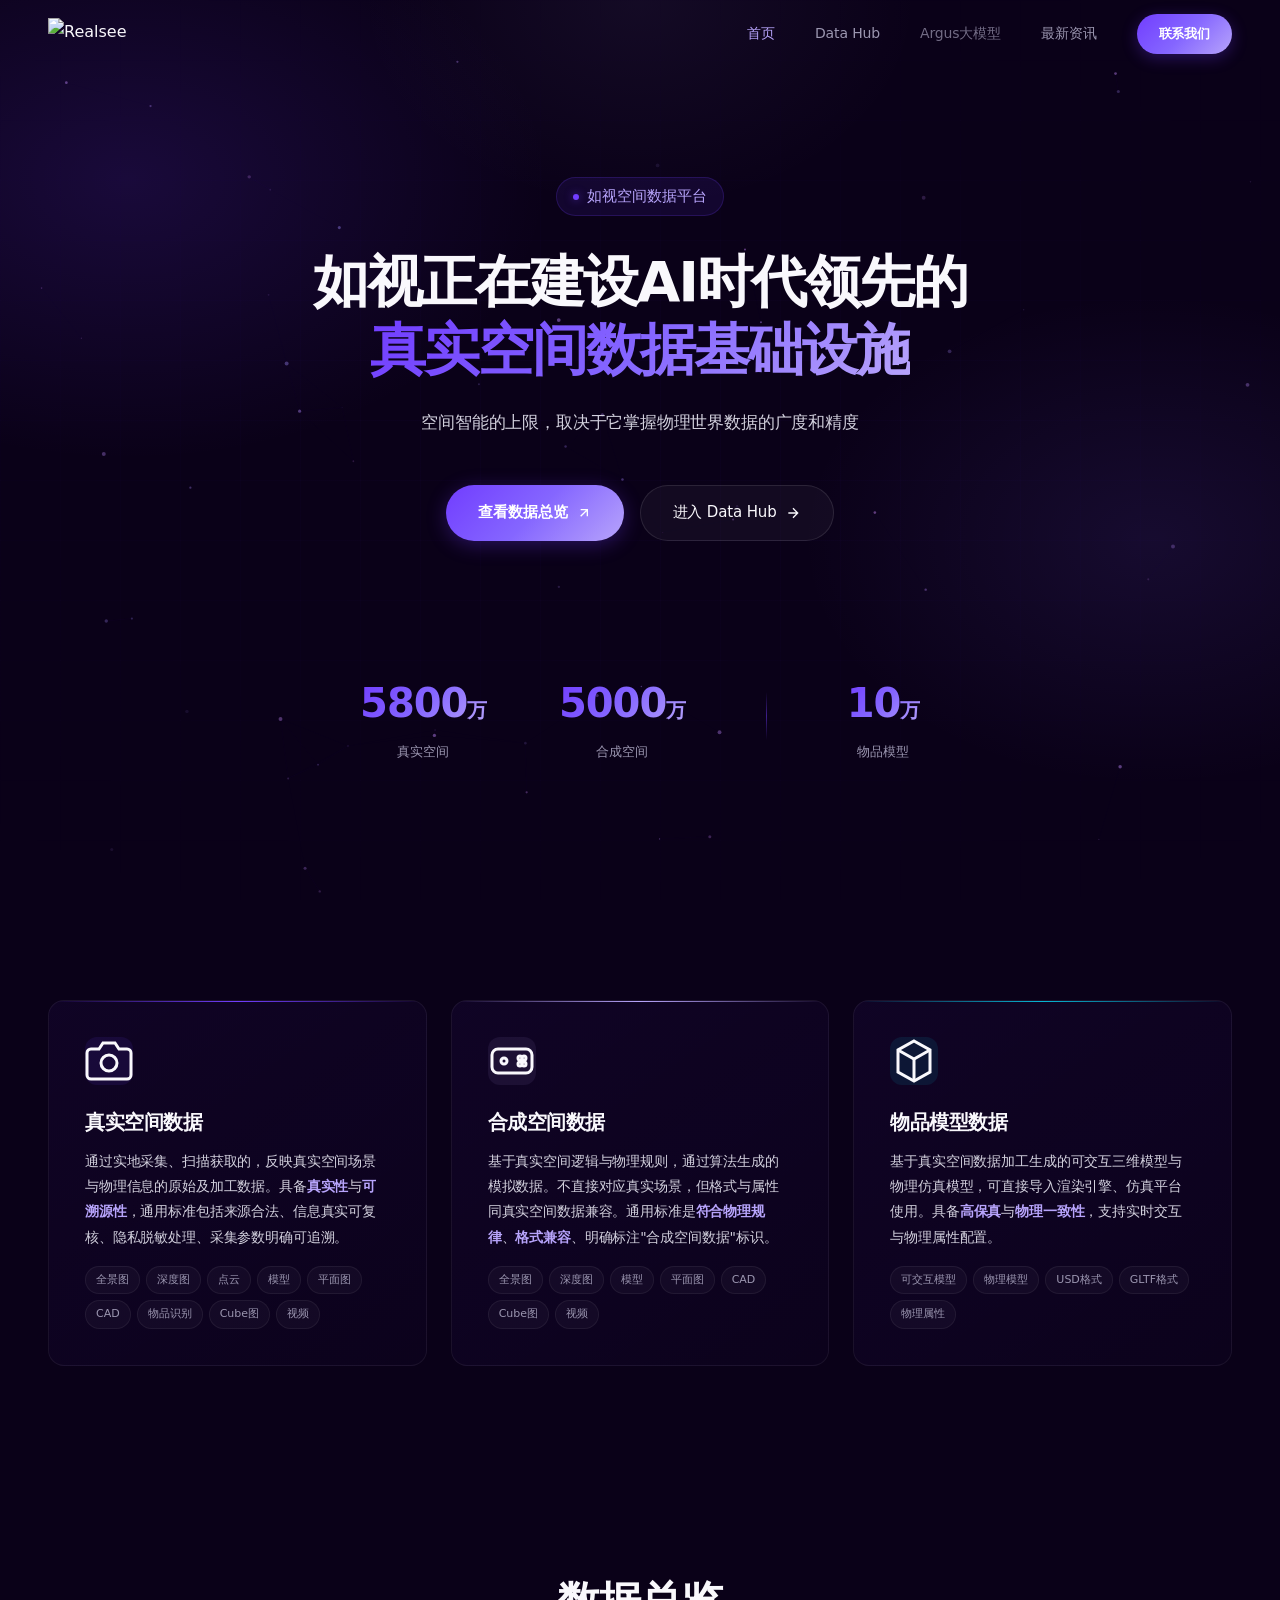
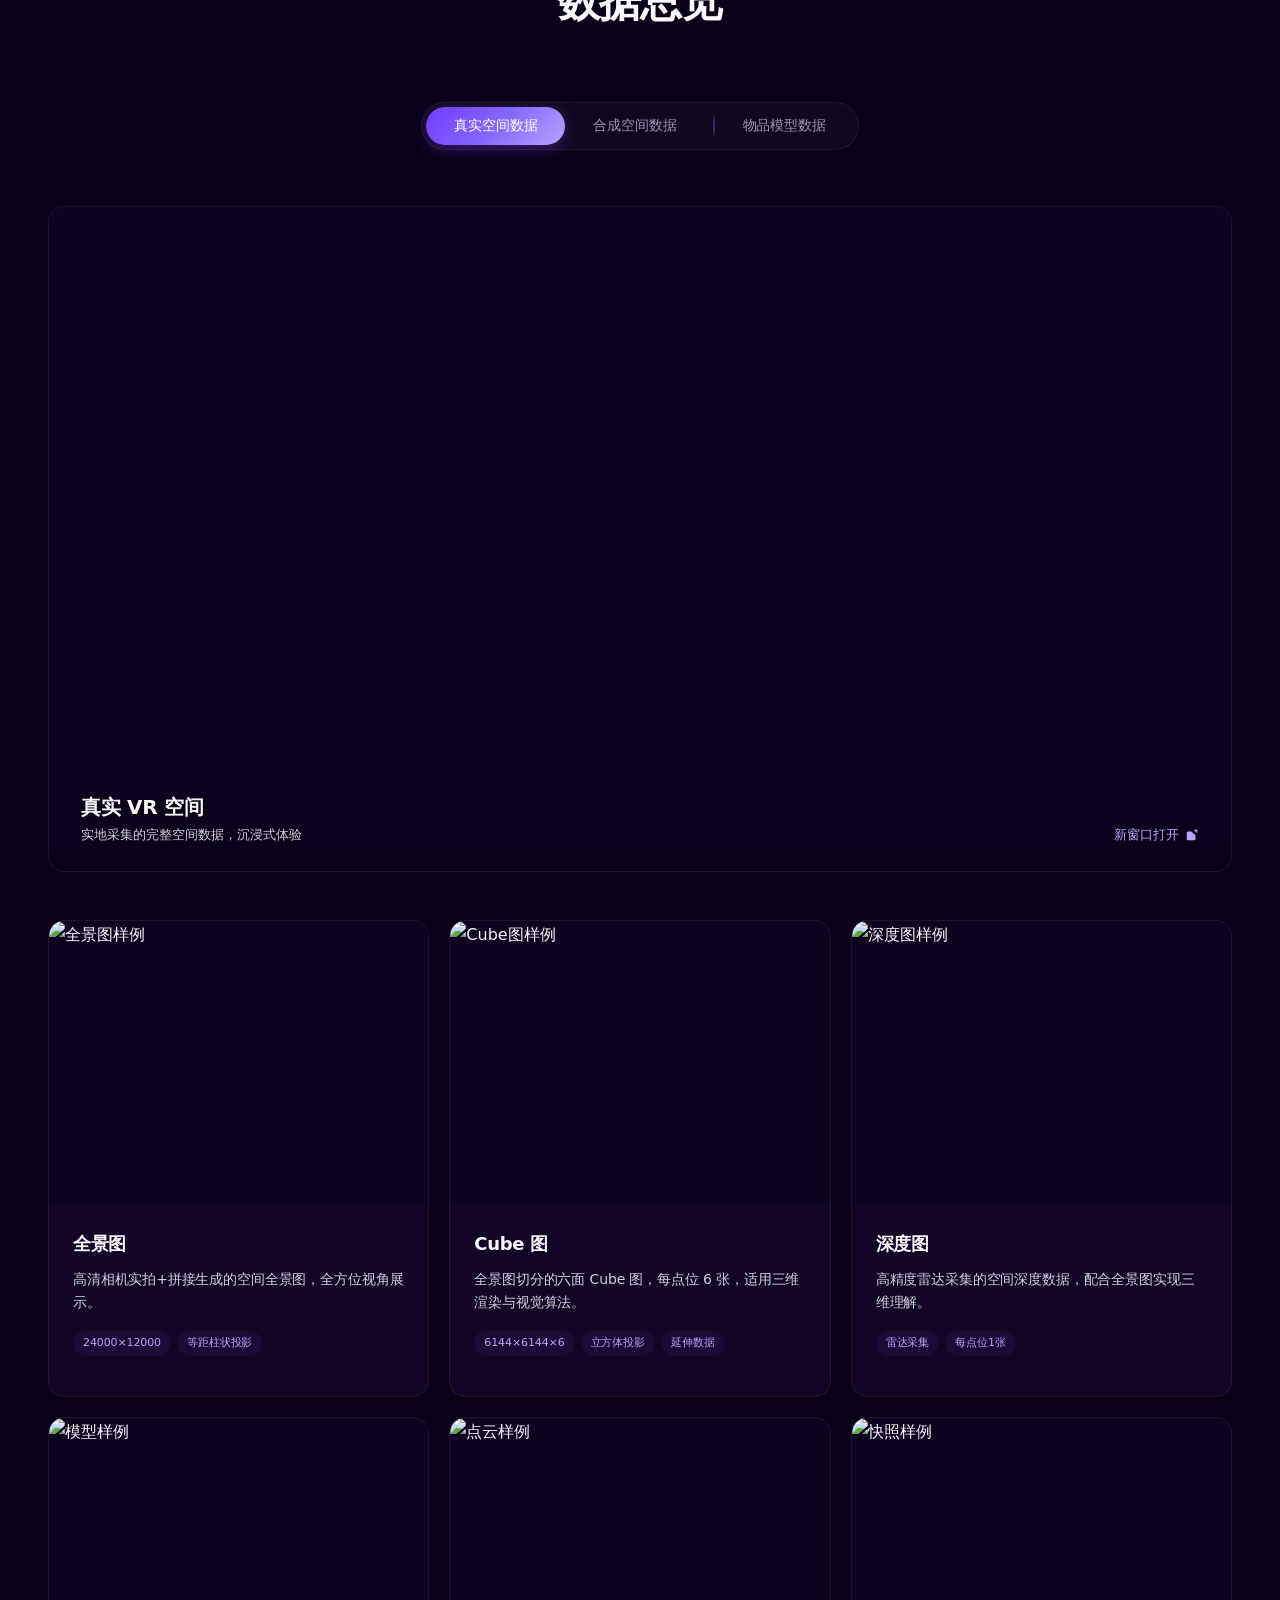
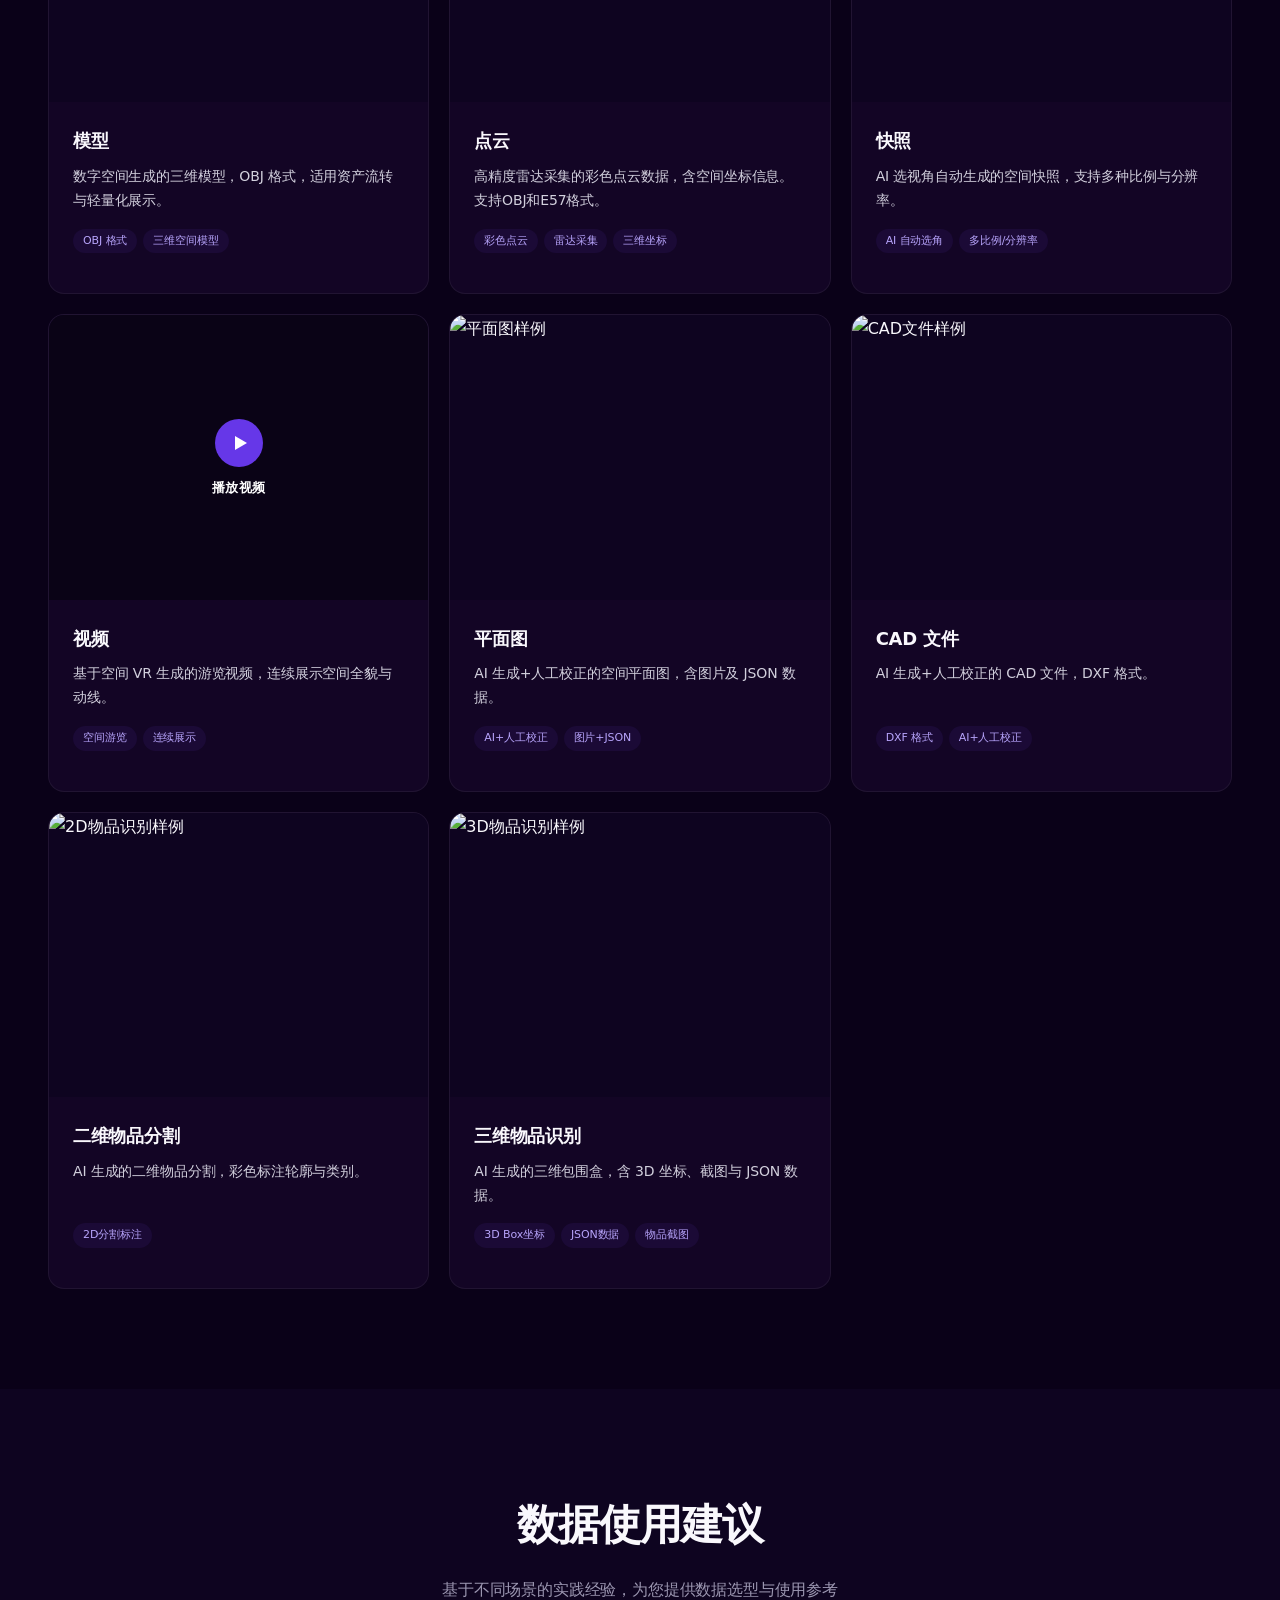
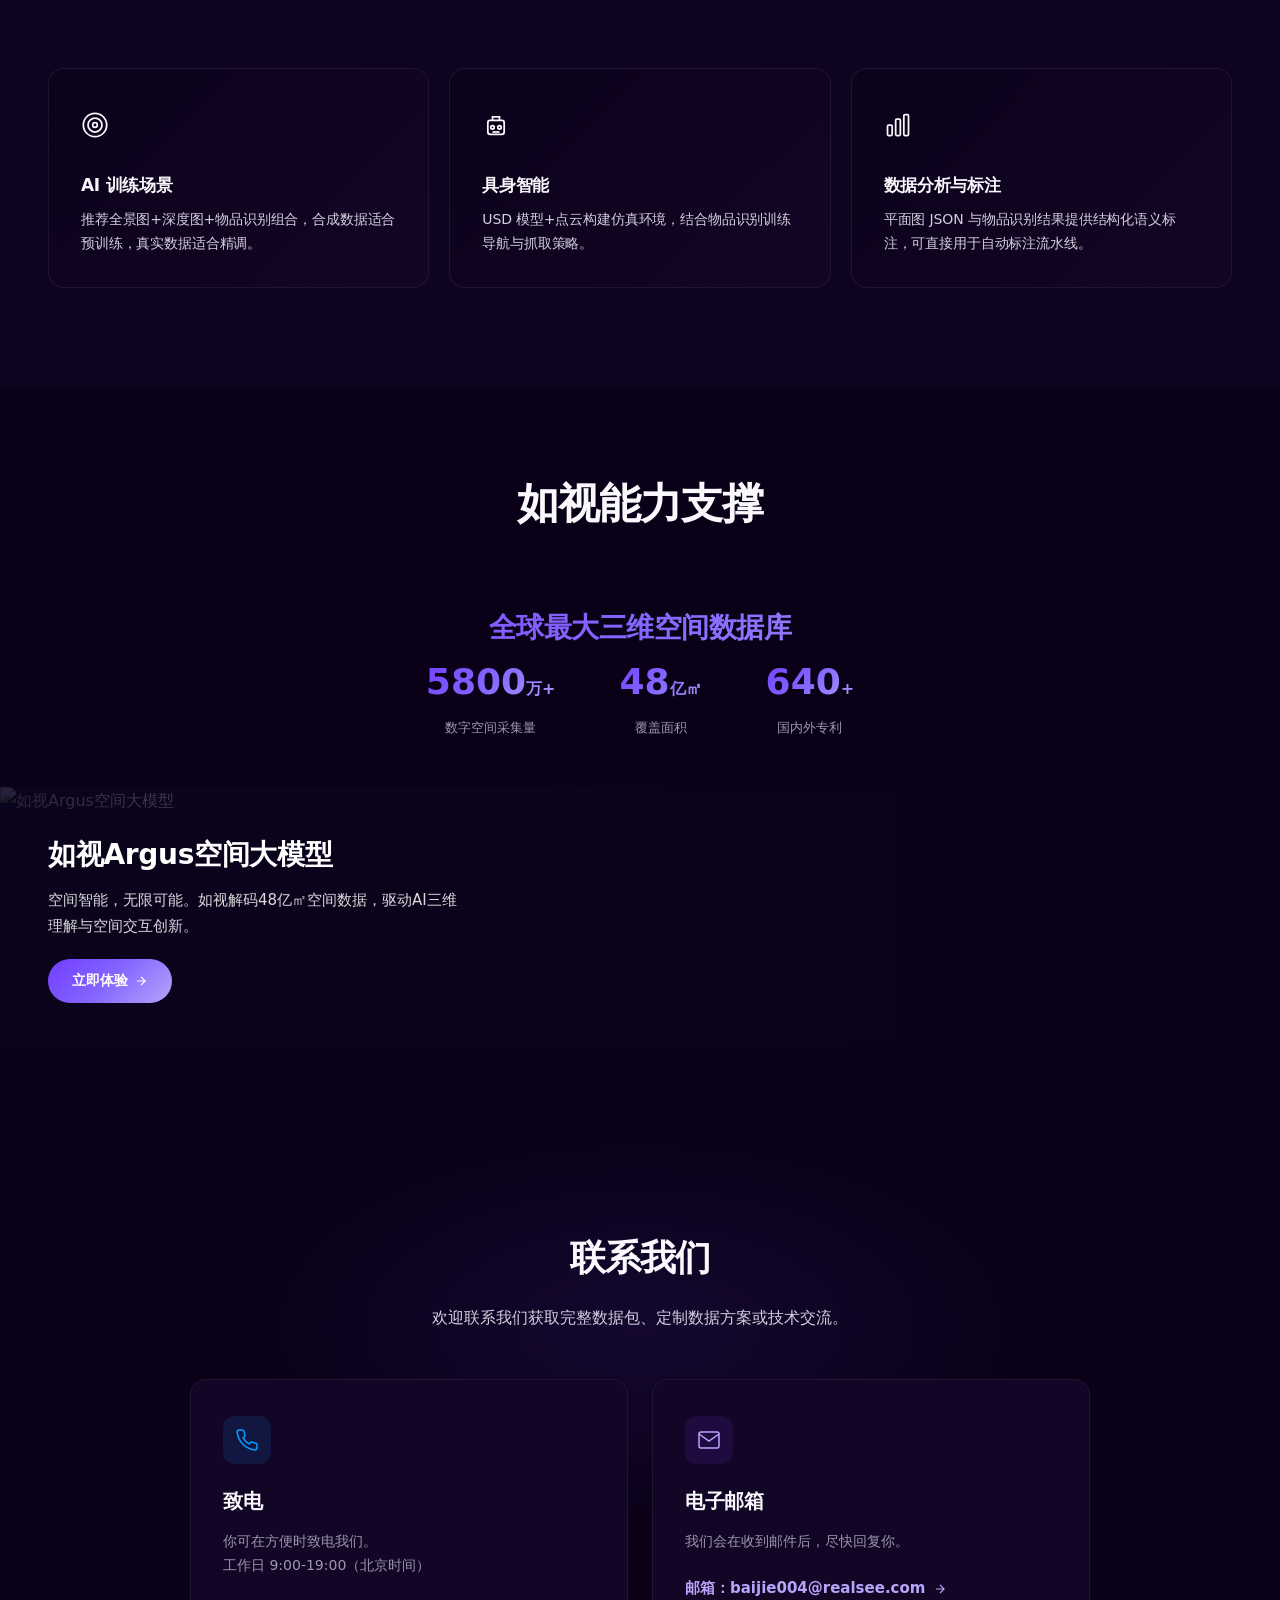
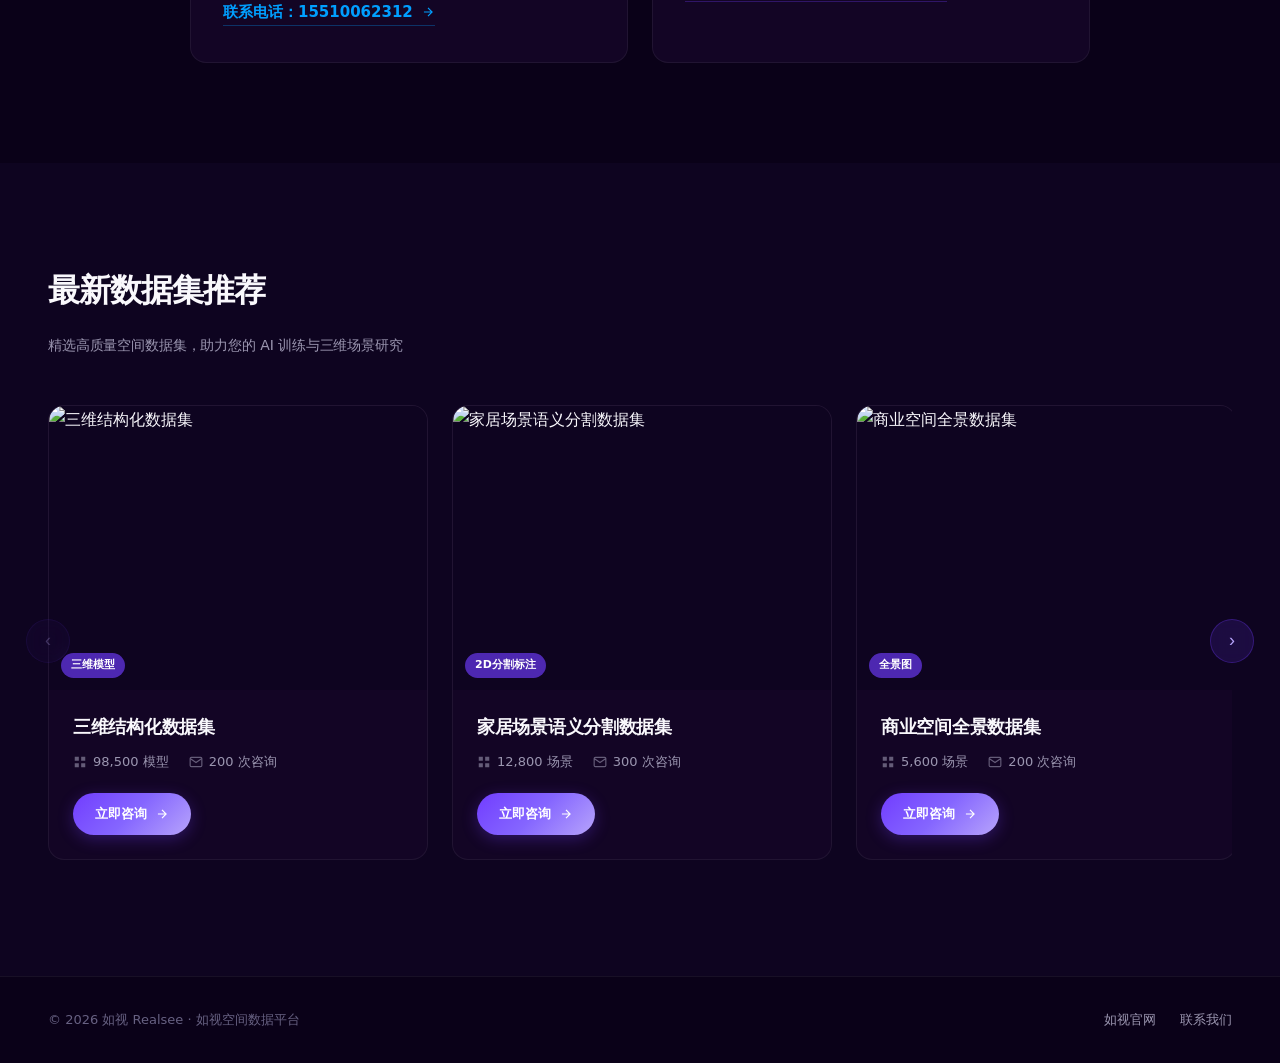
==== commit d7beee14: "新增资讯页并优化导航" ====
--- a/index.html
+++ b/index.html
@@ -26,26 +26,25 @@
 
     <!-- Navigation -->
     <nav class="navbar" id="navbar">
-        <a href="#" class="nav-logo" onclick="switchPage('home'); return false;">
+        <a href="/" class="nav-logo" onclick="switchPage('home'); return false;">
             <img src="https://vr-image-4.realsee-cdn.cn/release/web/images/img_003.7cf64495.jpg" alt="Realsee" class="nav-logo-img">
         </a>
         <div class="nav-links" id="navLinks">
-            <a href="#datahub" class="nav-datahub-link" onclick="switchPage('datahub')">
-                <svg viewBox="0 0 24 24"><path d="M3 3h7v7H3zM14 3h7v7h-7zM3 14h7v7H3zM14 14h7v7h-7z"/></svg>
-                Data Hub
-            </a>
-            <a href="#data" class="nav-home-link" onclick="switchPage('home'); setTimeout(()=>document.getElementById('data').scrollIntoView({behavior:'smooth'}),150); return false;">数据总览</a>
-            <a href="#tips" class="nav-home-link" onclick="switchPage('home'); setTimeout(()=>document.getElementById('tips').scrollIntoView({behavior:'smooth'}),150); return false;">使用建议</a>
-            <a href="#contact" class="nav-cta" onclick="switchPage('home'); setTimeout(()=>document.getElementById('contact').scrollIntoView({behavior:'smooth'}),150); return false;">联系我们</a>
+            <a href="/" class="nav-icon-link nav-home-link" data-page-link="home" onclick="switchPage('home'); return false;">首页</a>
+            <a href="#datahub" class="nav-icon-link nav-datahub-link" data-page-link="datahub" onclick="switchPage('datahub'); return false;">Data Hub</a>
+            <a href="javascript:void(0)" class="nav-icon-link nav-argus-link" data-page-link="argus" onclick="return false;" aria-disabled="true">Argus大模型</a>
+            <a href="javascript:void(0)" class="nav-icon-link nav-news-link" data-page-link="news" onclick="switchPage('news'); return false;">最新资讯</a>
+            <a href="#contact" class="nav-cta nav-contact-link" data-page-link="contact" onclick="switchPage('home'); setTimeout(()=>document.getElementById('contact').scrollIntoView({behavior:'smooth'}),150); return false;">联系我们</a>
         </div>
         <button class="nav-hamburger" id="navHamburger" onclick="toggleMobileNav()" aria-label="菜单">
             <span></span><span></span><span></span>
         </button>
         <div class="nav-mobile-menu" id="navMobileMenu">
-            <a href="#datahub" onclick="switchPage('datahub'); closeMobileNav()">Data Hub</a>
-            <a href="#data" onclick="switchPage('home'); setTimeout(()=>{document.getElementById('data').scrollIntoView({behavior:'smooth'}); closeMobileNav()},150); return false;">数据总览</a>
-            <a href="#tips" onclick="switchPage('home'); setTimeout(()=>{document.getElementById('tips').scrollIntoView({behavior:'smooth'}); closeMobileNav()},150); return false;">使用建议</a>
-            <a href="#contact" onclick="switchPage('home'); setTimeout(()=>{document.getElementById('contact').scrollIntoView({behavior:'smooth'}); closeMobileNav()},150); return false;">联系我们</a>
+            <a href="/" class="nav-icon-link" onclick="switchPage('home'); closeMobileNav(); return false;">首页</a>
+            <a href="#datahub" class="nav-icon-link" onclick="switchPage('datahub'); closeMobileNav(); return false;">Data Hub</a>
+            <a href="javascript:void(0)" class="nav-icon-link nav-argus-link" onclick="closeMobileNav(); return false;">Argus大模型</a>
+            <a href="javascript:void(0)" class="nav-icon-link" onclick="switchPage('news'); closeMobileNav(); return false;">最新资讯</a>
+            <a href="#contact" class="nav-cta" onclick="switchPage('home'); setTimeout(()=>{document.getElementById('contact').scrollIntoView({behavior:'smooth'}); closeMobileNav()},150); return false;">联系我们</a>
         </div>
     </nav>
 
@@ -417,7 +416,22 @@
             </div>
         </div>
 
+
     </div><!-- end page-datahub -->
+
+    <!-- ==================== NEWS PAGE ==================== -->
+    <div class="page-news" id="pageNews">
+        <section class="news-hero">
+            <div class="news-hero-content">
+                <h1 class="news-title"><span class="hero-title-gradient">最新资讯</span></h1>
+            </div>
+        </section>
+
+        <section class="news-section">
+            <div class="news-featured" id="newsFeatured"></div>
+            <div class="news-timeline" id="newsTimeline"></div>
+        </section>
+    </div><!-- end page-news -->
 
     <!-- Footer -->
     <footer class="footer">
@@ -429,9 +443,11 @@
     </footer>
 
     <script src="data/datasets.js"></script>
+    <script src="data/news.js"></script>
     <script src="scripts/utils.js"></script>
     <script src="scripts/router.js"></script>
     <script src="scripts/datahub.js"></script>
+    <script src="scripts/news.js"></script>
     <script src="scripts/animations.js"></script>
     <script src="scripts/main.js"></script>
 
--- a/styles/main.css
+++ b/styles/main.css
@@ -118,15 +118,23 @@
             border: none; background: transparent; padding: 12px 16px; justify-content: flex-start;
         }
         .nav-mobile-menu .nav-datahub-link:hover { background: rgba(113,61,255,0.08); }
+        .nav-icon-link {
+            display: inline-flex; align-items: center;
+            color: var(--text-muted) !important; font-weight: 500 !important;
+        }
+        .nav-icon-link:hover { color: var(--accent-purple-light) !important; }
+        .nav-icon-link.nav-current { color: var(--accent-purple-light) !important; opacity: 1; }
+        .nav-argus-link { opacity: 0.72; }
+        .nav-argus-link:hover { opacity: 0.9; }
         .nav-datahub-link {
-            display: inline-flex; align-items: center; gap: 6px;
-            color: var(--accent-purple-light) !important; font-weight: 500 !important;
-        }
-        .nav-datahub-link svg { width: 16px; height: 16px; fill: currentColor; }
+            display: inline-flex; align-items: center;
+            font-weight: 500 !important;
+        }
 
         /* ===== Page Container ===== */
         .page-home { display: block; }
         .page-datahub { display: none; }
+        .page-news { display: none; }
 
         /* ===== Hero Section ===== */
         .hero {
@@ -613,6 +621,69 @@
         @media (max-width: 1024px) { .dh-empty-recommend-grid { grid-template-columns: repeat(3, 1fr); } }
         @media (max-width: 768px) { .dh-empty-recommend-grid { grid-template-columns: repeat(2, 1fr); } }
 
+        /* ===== News Page ===== */
+        .news-hero {
+            min-height: 300px; display: flex; align-items: center; justify-content: center;
+            position: relative; padding: 126px 48px 44px; text-align: center; overflow: hidden;
+        }
+        .news-hero::before {
+            content: ''; position: absolute; inset: 0;
+            background:
+                radial-gradient(ellipse 520px 360px at 50% 42%, rgba(113,61,255,0.16) 0%, transparent 70%),
+                linear-gradient(180deg, rgba(10,1,24,0) 0%, rgba(14,4,32,0.72) 100%);
+            pointer-events: none;
+        }
+        .news-hero-content { position: relative; z-index: 1; max-width: 860px; }
+        .news-title { font-size: clamp(38px, 5vw, 64px); font-weight: 900; letter-spacing: -1.5px; line-height: 1.08; margin-bottom: 0; }
+        .news-section { max-width: 1120px; margin: 0 auto; padding: 0 48px 100px; }
+        .news-feature-card {
+            display: block; overflow: hidden; text-decoration: none; color: inherit;
+            background: var(--bg-card); border: 1px solid var(--border-purple); border-radius: 22px;
+            box-shadow: 0 18px 64px rgba(0,0,0,0.28), var(--shadow-glow);
+            transition: transform 0.28s ease, border-color 0.28s ease, box-shadow 0.28s ease;
+        }
+        .news-feature-card:hover { transform: translateY(-6px); border-color: var(--border-purple-hover); box-shadow: 0 24px 80px rgba(0,0,0,0.34), var(--shadow-glow-strong); }
+        .news-feature-image { aspect-ratio: 16 / 9; background: var(--bg-secondary); overflow: hidden; }
+        .news-feature-image img { width: 100%; height: 100%; object-fit: cover; display: block; transition: transform 0.5s ease; }
+        .news-feature-card:hover .news-feature-image img { transform: scale(1.025); }
+        .news-feature-body { padding: 24px 30px 30px; }
+        .news-feature-body time { display: block; margin-bottom: 10px; color: var(--accent-purple-light); font-size: 13px; font-weight: 800; letter-spacing: 0.04em; }
+        .news-feature-body h2 { font-size: clamp(24px, 3vw, 36px); line-height: 1.3; letter-spacing: -0.5px; }
+        .news-timeline {
+            position: relative; display: flex; flex-direction: column; gap: 22px;
+            margin-top: 64px; padding-left: 128px;
+        }
+        .news-timeline::before {
+            content: ''; position: absolute; top: 0; bottom: 0; left: 96px; width: 1px;
+            background: linear-gradient(180deg, rgba(183,164,251,0.85), rgba(113,61,255,0.12));
+        }
+        .news-timeline-item {
+            position: relative; display: grid; grid-template-columns: 110px minmax(0, 1fr);
+            gap: 28px; text-decoration: none; color: inherit; align-items: stretch;
+        }
+        .news-date {
+            position: absolute; left: -128px; top: 26px; width: 80px;
+            color: var(--accent-purple-light); font-size: 14px; font-weight: 800; letter-spacing: 0.02em; text-align: right;
+        }
+        .news-node {
+            position: absolute; left: -37px; top: 28px; width: 18px; height: 18px;
+            border-radius: 50%; background: var(--bg-primary); border: 1px solid var(--accent-purple-light);
+            box-shadow: 0 0 0 7px rgba(113,61,255,0.08);
+        }
+        .news-card {
+            grid-column: 1 / -1; display: grid; grid-template-columns: 220px minmax(0, 1fr);
+            gap: 24px; padding: 18px; background: var(--bg-card); border: 1px solid var(--border-subtle);
+            border-radius: var(--radius-lg); transition: transform 0.25s ease, border-color 0.25s ease, background 0.25s ease;
+        }
+        .news-timeline-item:hover .news-card { transform: translateX(6px); border-color: var(--border-purple-hover); background: var(--bg-card-hover); }
+        .news-thumb { aspect-ratio: 16 / 10; border-radius: 12px; overflow: hidden; background: var(--bg-secondary); border: 1px solid var(--border-subtle); }
+        .news-thumb img { width: 100%; height: 100%; object-fit: cover; display: block; transition: transform 0.35s ease; }
+        .news-timeline-item:hover .news-thumb img { transform: scale(1.035); }
+        .news-card-body { min-width: 0; display: flex; flex-direction: column; justify-content: center; }
+        .news-card-body time { display: none; color: var(--accent-purple-light); font-size: 12px; font-weight: 800; margin-bottom: 8px; }
+        .news-card-body h3 { font-size: 20px; line-height: 1.45; letter-spacing: -0.2px; color: var(--text-primary); margin-bottom: 18px; }
+        .news-card-link { display: inline-flex; width: fit-content; color: var(--accent-purple-light); font-size: 13px; font-weight: 700; }
+
         /* ===== Detail Page View ===== */
         .detail-view {
             display: none;
@@ -731,6 +802,8 @@
 
         /* ===== Responsive ===== */
         @media (max-width: 1024px) {
+            .navbar { padding: 0 28px; }
+            .nav-links { gap: 22px; }
             .intro-grid { grid-template-columns: 1fr; }
             .tips-grid { grid-template-columns: 1fr 1fr; }
             .vr-banner-wrapper, .model-banner { height: 320px; }
@@ -837,6 +910,21 @@
             .detail-prop-label { font-size: 10px; }
             .detail-prop-value { font-size: 13px; }
             .detail-download { justify-content: center; width: 100%; }
+            .news-hero { min-height: 300px; padding: 104px 20px 40px; }
+            .news-section { padding: 0 20px 64px; }
+            .news-feature-card { border-radius: 18px; }
+            .news-feature-body { padding: 18px 18px 22px; }
+            .news-feature-body h2 { font-size: 20px; }
+            .news-timeline { margin-top: 36px; padding-left: 28px; gap: 16px; }
+            .news-timeline::before { left: 10px; }
+            .news-timeline-item { display: block; }
+            .news-date { display: none; }
+            .news-node { left: -26px; top: 20px; width: 14px; height: 14px; box-shadow: 0 0 0 5px rgba(113,61,255,0.08); }
+            .news-card { grid-template-columns: 96px minmax(0, 1fr); gap: 14px; padding: 14px; }
+            .news-card-body time { display: block; }
+            .news-card-body h3 { font-size: 15px; margin-bottom: 10px; }
+            .news-card-link { font-size: 12px; }
+            .news-thumb { border-radius: 10px; }
             /* Why section mobile */
             .why-section { padding: 48px 16px; }
             .why-subtitle { font-size: clamp(14px, 4.2vw, 18px); white-space: nowrap; text-align: center; letter-spacing: -0.5px; }
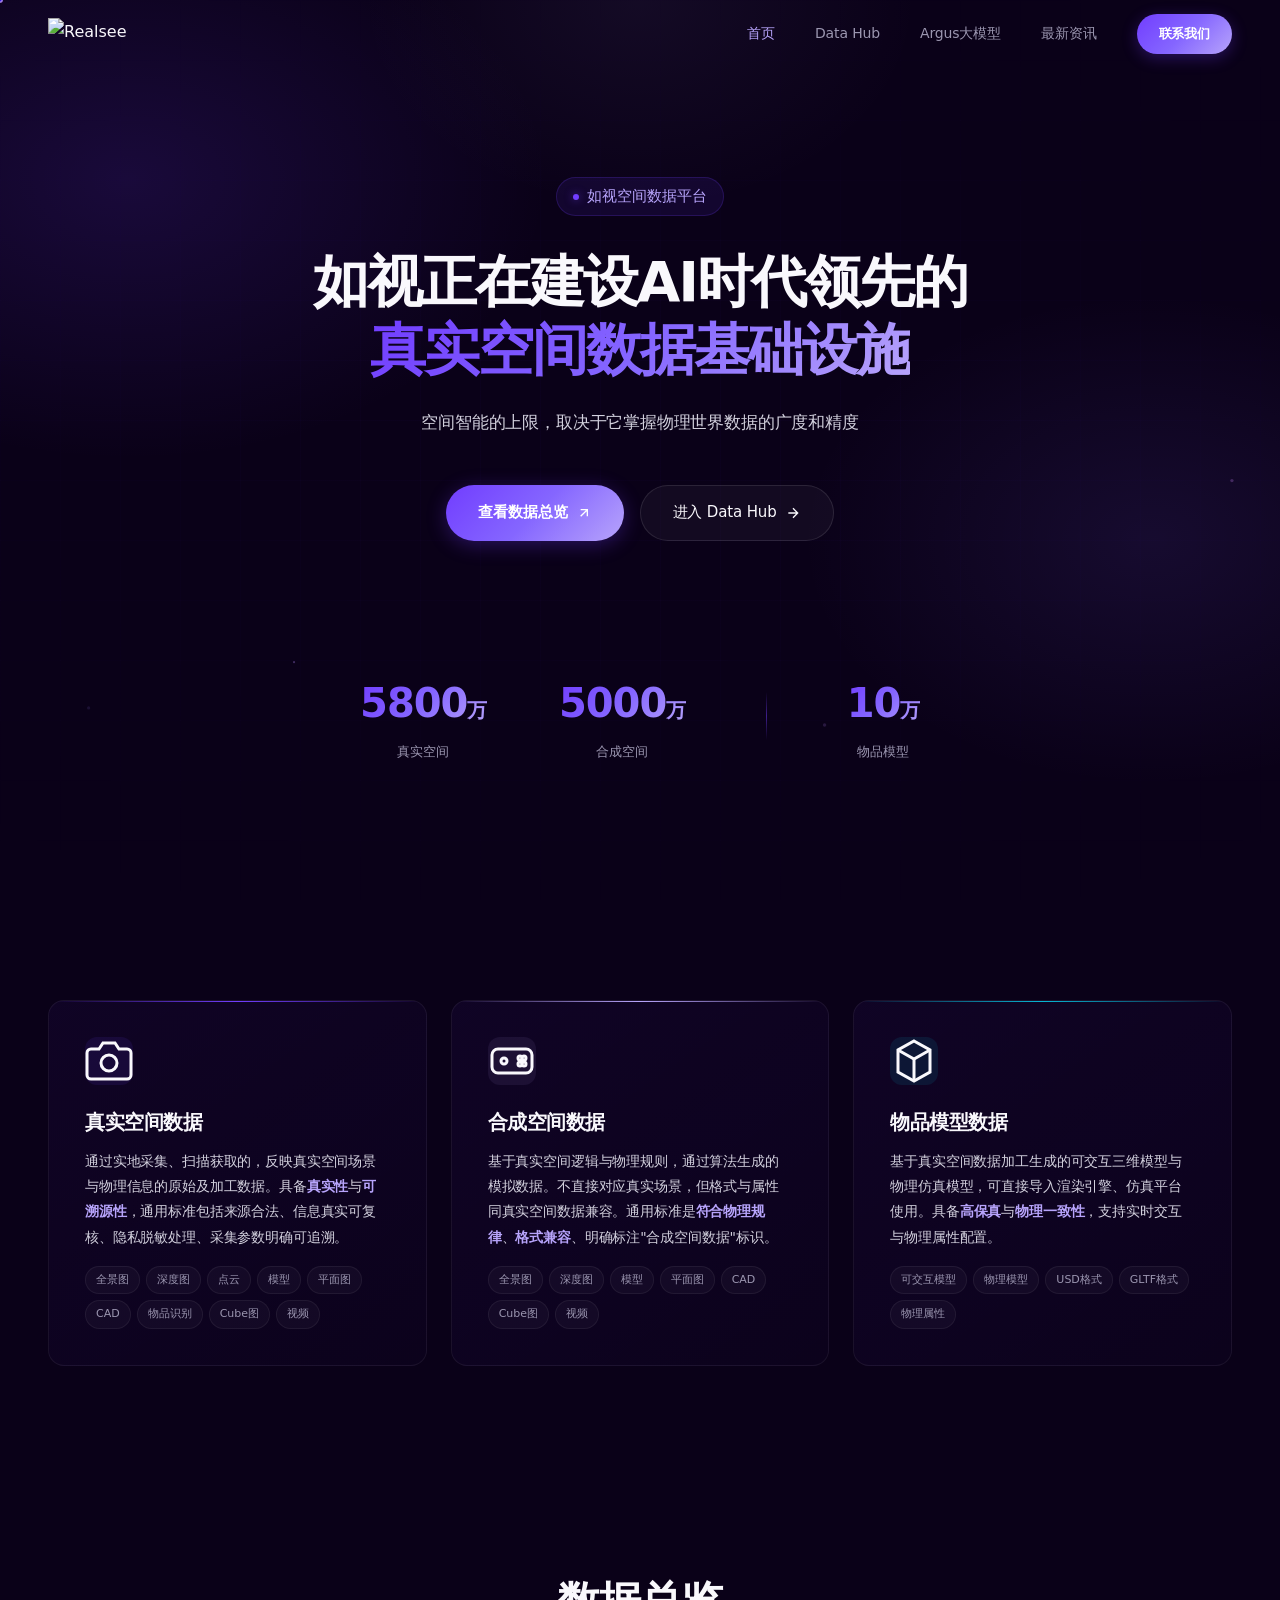
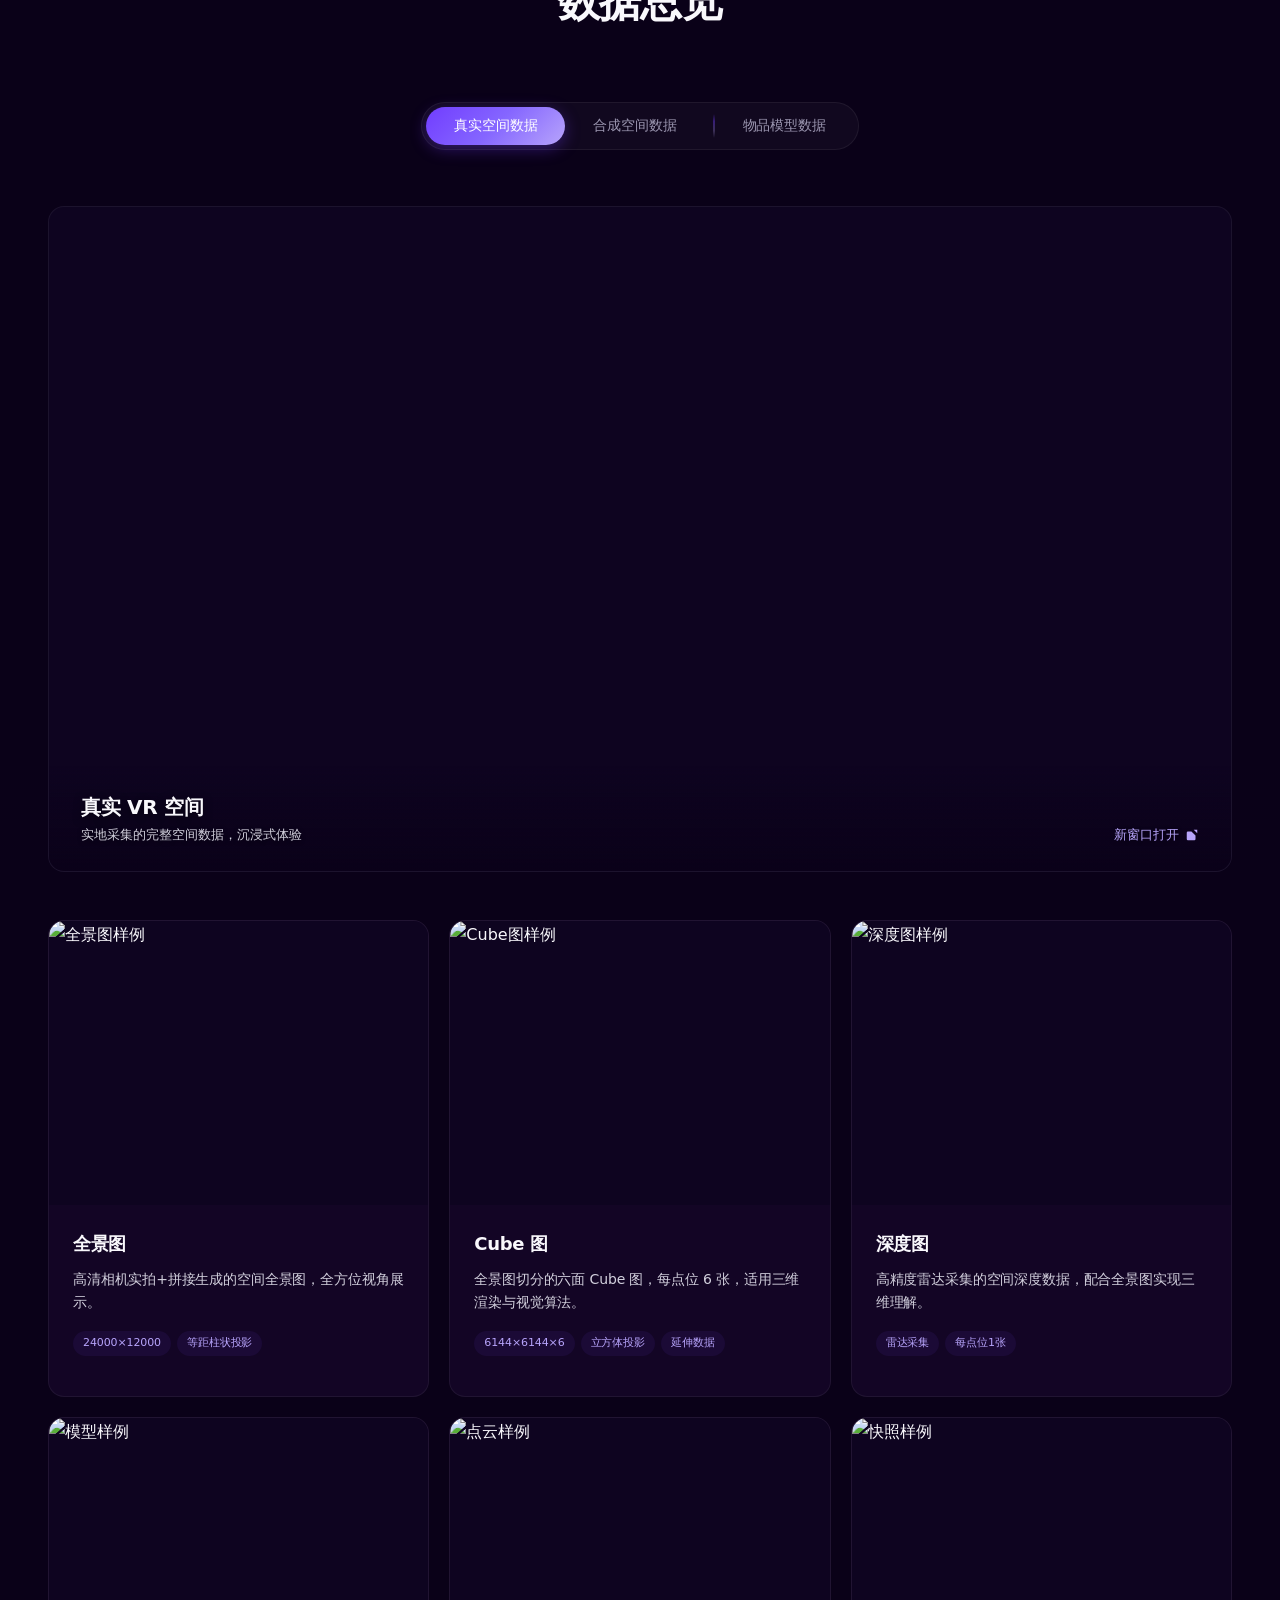
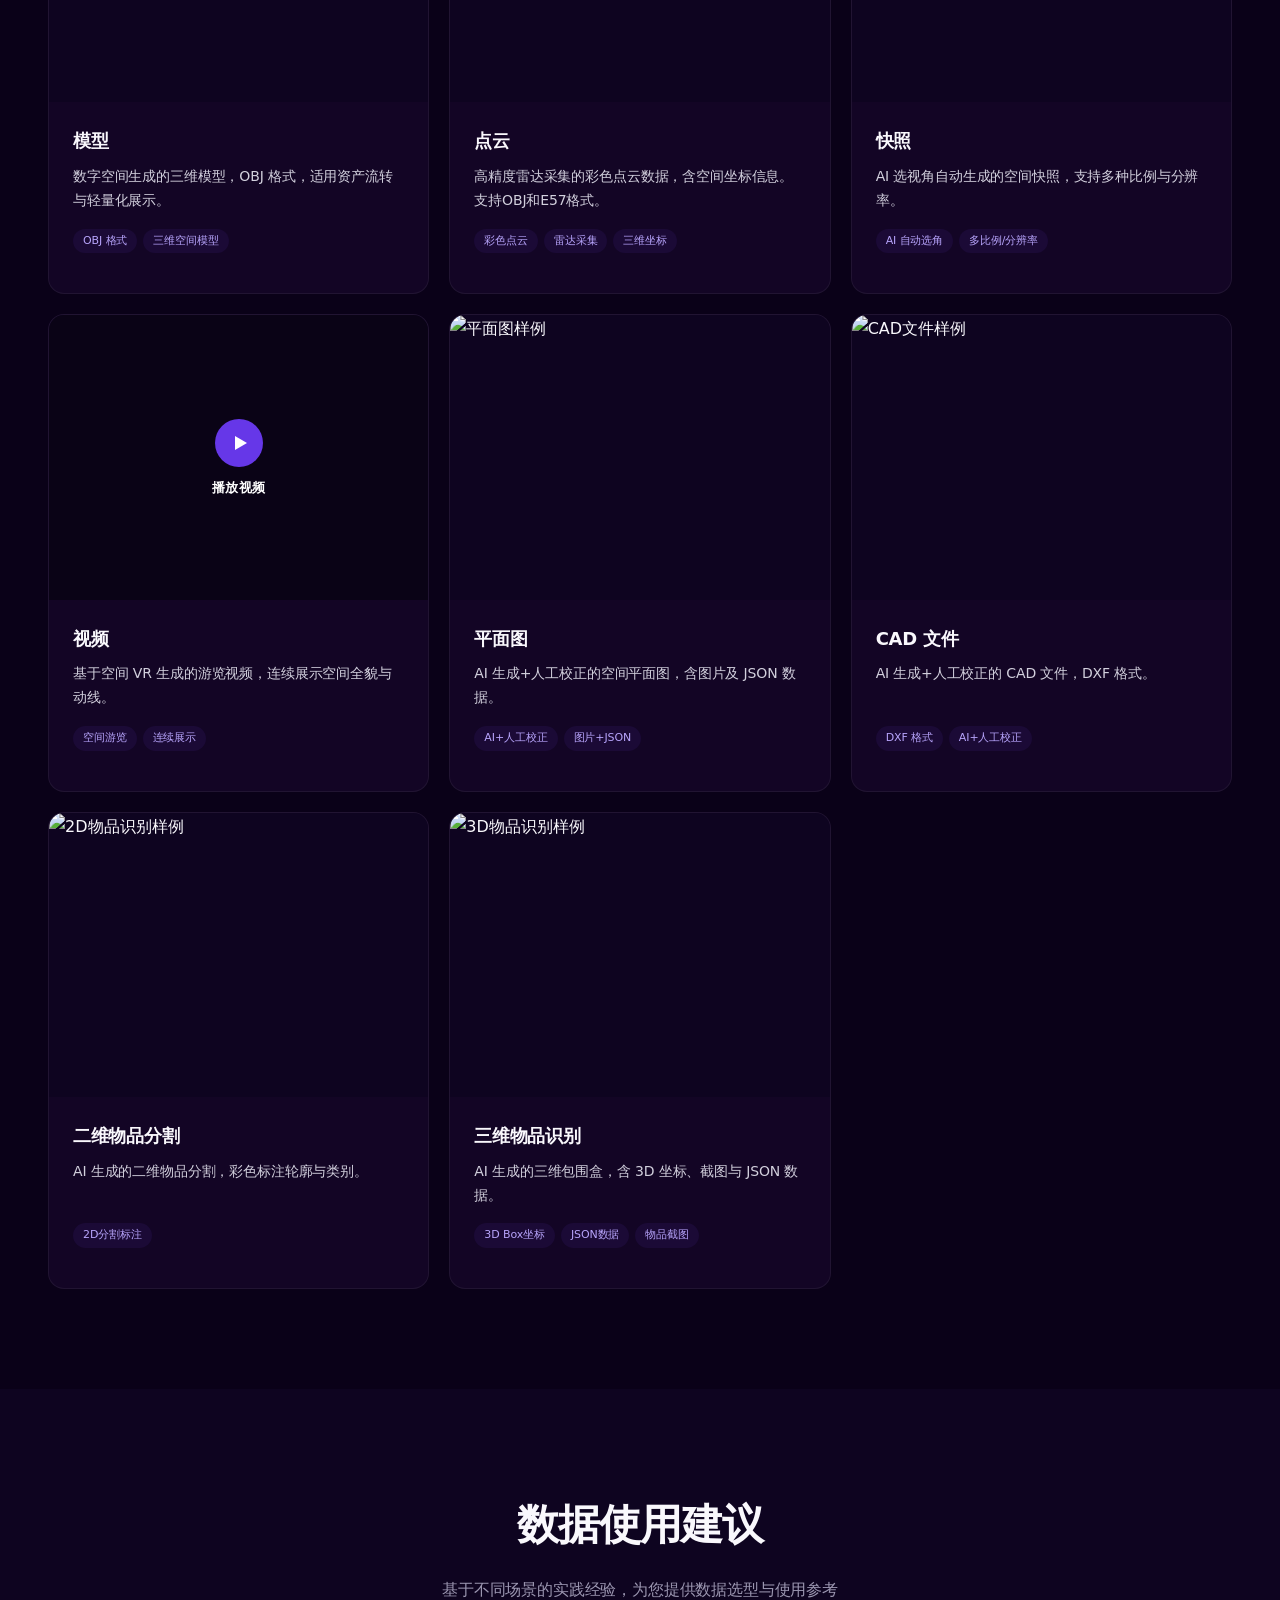
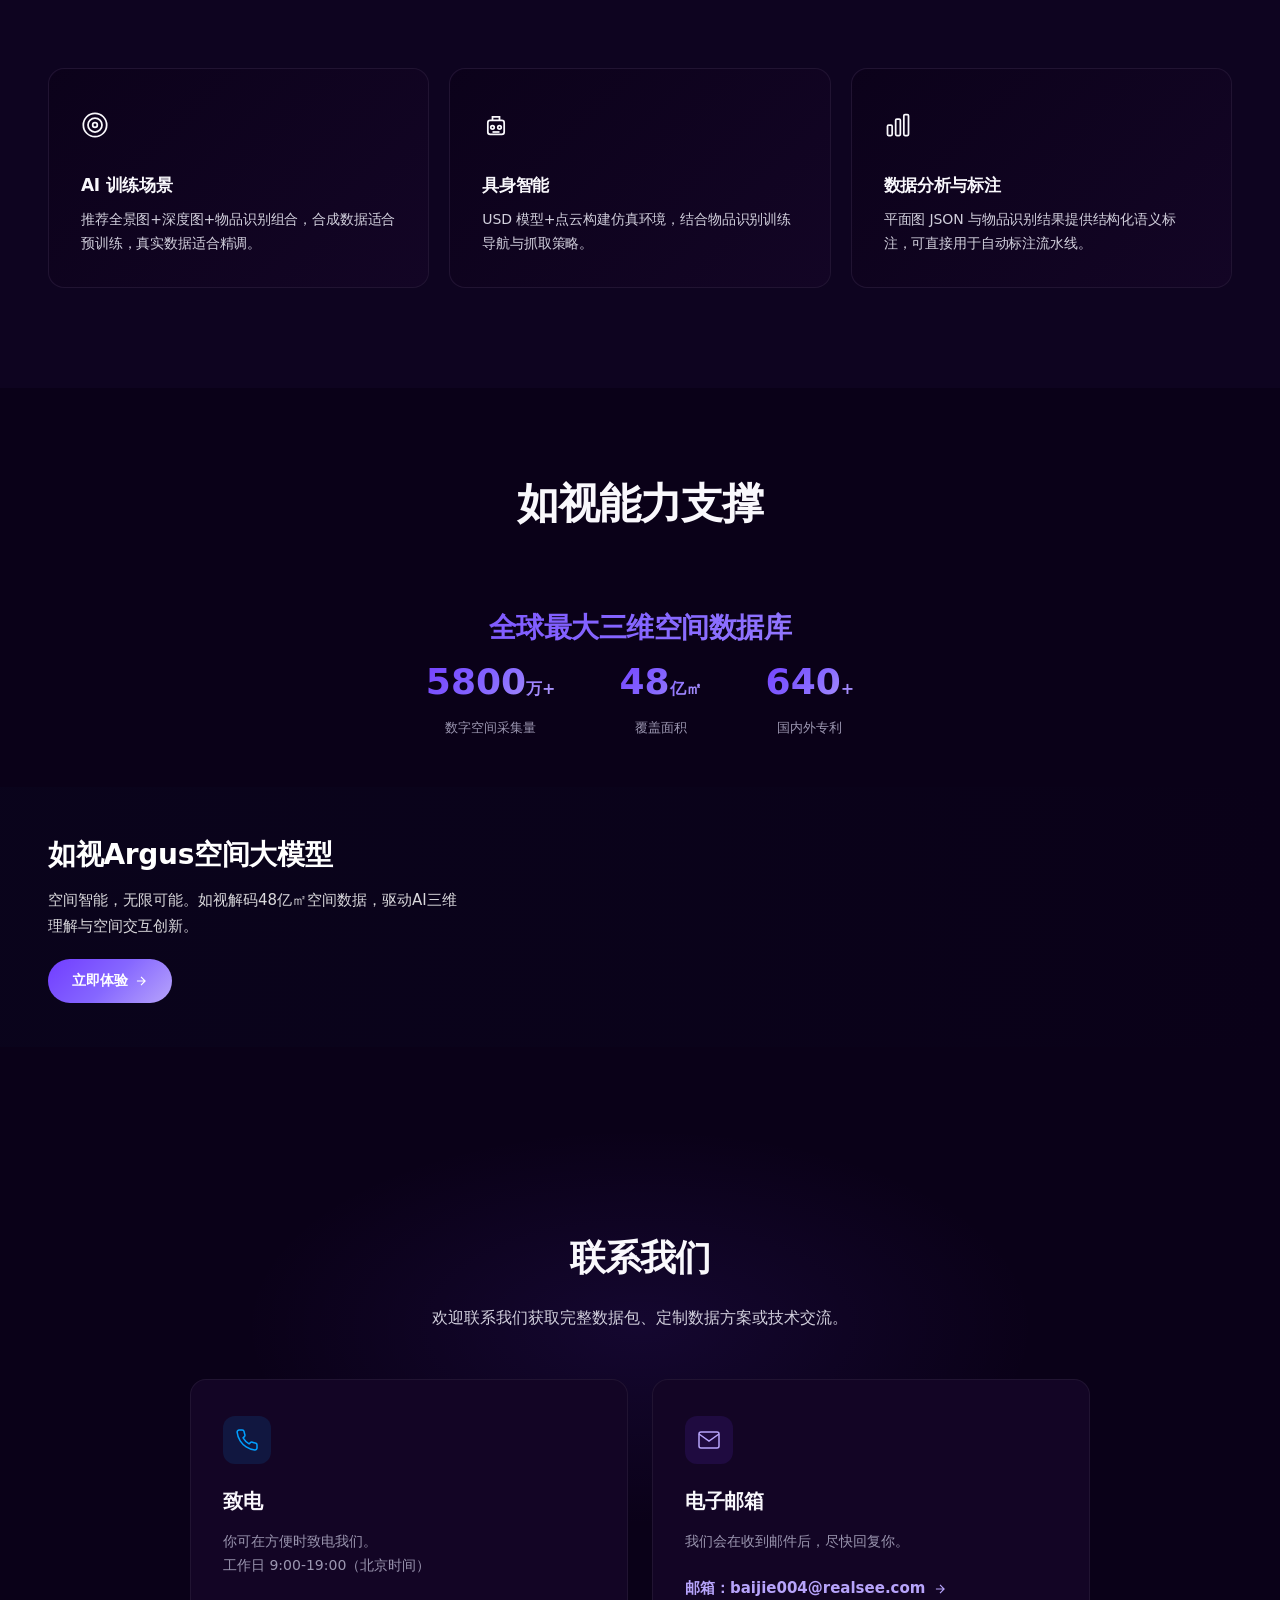
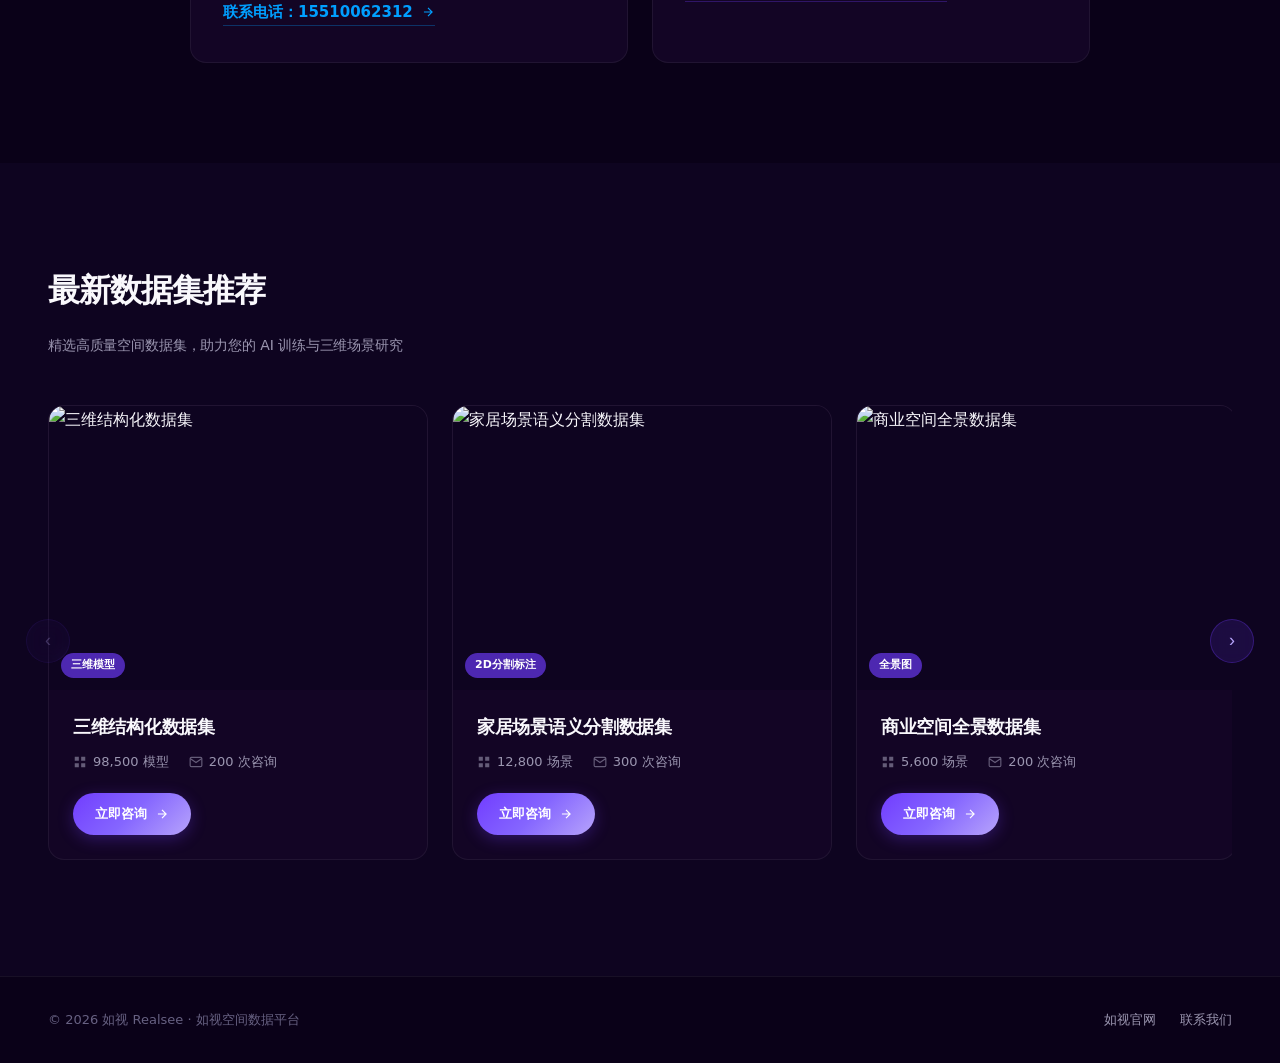
==== commit b9d0b0fa: "接入 Argus 大模型页面" ====
--- a/index.html
+++ b/index.html
@@ -32,7 +32,7 @@
         <div class="nav-links" id="navLinks">
             <a href="/" class="nav-icon-link nav-home-link" data-page-link="home" onclick="switchPage('home'); return false;">首页</a>
             <a href="#datahub" class="nav-icon-link nav-datahub-link" data-page-link="datahub" onclick="switchPage('datahub'); return false;">Data Hub</a>
-            <a href="javascript:void(0)" class="nav-icon-link nav-argus-link" data-page-link="argus" onclick="return false;" aria-disabled="true">Argus大模型</a>
+            <a href="argus-cn.html" class="nav-icon-link nav-argus-link">Argus大模型</a>
             <a href="javascript:void(0)" class="nav-icon-link nav-news-link" data-page-link="news" onclick="switchPage('news'); return false;">最新资讯</a>
             <a href="#contact" class="nav-cta nav-contact-link" data-page-link="contact" onclick="switchPage('home'); setTimeout(()=>document.getElementById('contact').scrollIntoView({behavior:'smooth'}),150); return false;">联系我们</a>
         </div>
@@ -42,7 +42,7 @@
         <div class="nav-mobile-menu" id="navMobileMenu">
             <a href="/" class="nav-icon-link" onclick="switchPage('home'); closeMobileNav(); return false;">首页</a>
             <a href="#datahub" class="nav-icon-link" onclick="switchPage('datahub'); closeMobileNav(); return false;">Data Hub</a>
-            <a href="javascript:void(0)" class="nav-icon-link nav-argus-link" onclick="closeMobileNav(); return false;">Argus大模型</a>
+            <a href="argus-cn.html" class="nav-icon-link nav-argus-link">Argus大模型</a>
             <a href="javascript:void(0)" class="nav-icon-link" onclick="switchPage('news'); closeMobileNav(); return false;">最新资讯</a>
             <a href="#contact" class="nav-cta" onclick="switchPage('home'); setTimeout(()=>{document.getElementById('contact').scrollIntoView({behavior:'smooth'}); closeMobileNav()},150); return false;">联系我们</a>
         </div>
--- a/styles/main.css
+++ b/styles/main.css
@@ -124,8 +124,6 @@
         }
         .nav-icon-link:hover { color: var(--accent-purple-light) !important; }
         .nav-icon-link.nav-current { color: var(--accent-purple-light) !important; opacity: 1; }
-        .nav-argus-link { opacity: 0.72; }
-        .nav-argus-link:hover { opacity: 0.9; }
         .nav-datahub-link {
             display: inline-flex; align-items: center;
             font-weight: 500 !important;
@@ -623,8 +621,8 @@
 
         /* ===== News Page ===== */
         .news-hero {
-            min-height: 300px; display: flex; align-items: center; justify-content: center;
-            position: relative; padding: 126px 48px 44px; text-align: center; overflow: hidden;
+            min-height: 260px; display: flex; align-items: center; justify-content: center;
+            position: relative; padding: 112px 48px 28px; text-align: center; overflow: hidden;
         }
         .news-hero::before {
             content: ''; position: absolute; inset: 0;
@@ -634,8 +632,8 @@
             pointer-events: none;
         }
         .news-hero-content { position: relative; z-index: 1; max-width: 860px; }
-        .news-title { font-size: clamp(38px, 5vw, 64px); font-weight: 900; letter-spacing: -1.5px; line-height: 1.08; margin-bottom: 0; }
-        .news-section { max-width: 1120px; margin: 0 auto; padding: 0 48px 100px; }
+        .news-title { font-size: clamp(32px, 4vw, 48px); font-weight: 900; letter-spacing: -1.5px; line-height: 1.08; margin-bottom: 0; }
+        .news-section { max-width: 1120px; margin: -18px auto 0; padding: 0 48px 100px; }
         .news-feature-card {
             display: block; overflow: hidden; text-decoration: none; color: inherit;
             background: var(--bg-card); border: 1px solid var(--border-purple); border-radius: 22px;
@@ -644,43 +642,37 @@
         }
         .news-feature-card:hover { transform: translateY(-6px); border-color: var(--border-purple-hover); box-shadow: 0 24px 80px rgba(0,0,0,0.34), var(--shadow-glow-strong); }
         .news-feature-image { aspect-ratio: 16 / 9; background: var(--bg-secondary); overflow: hidden; }
-        .news-feature-image img { width: 100%; height: 100%; object-fit: cover; display: block; transition: transform 0.5s ease; }
-        .news-feature-card:hover .news-feature-image img { transform: scale(1.025); }
+        .news-feature-image img { width: 100%; height: 100%; object-fit: cover; display: block; transform: scale(1.12) translateY(-4%); transition: transform 0.5s ease; }
+        .news-feature-card:hover .news-feature-image img { transform: scale(1.15) translateY(-4%); }
         .news-feature-body { padding: 24px 30px 30px; }
-        .news-feature-body time { display: block; margin-bottom: 10px; color: var(--accent-purple-light); font-size: 13px; font-weight: 800; letter-spacing: 0.04em; }
         .news-feature-body h2 { font-size: clamp(24px, 3vw, 36px); line-height: 1.3; letter-spacing: -0.5px; }
         .news-timeline {
             position: relative; display: flex; flex-direction: column; gap: 22px;
-            margin-top: 64px; padding-left: 128px;
+            margin-top: 58px; padding-left: 46px;
         }
         .news-timeline::before {
-            content: ''; position: absolute; top: 0; bottom: 0; left: 96px; width: 1px;
-            background: linear-gradient(180deg, rgba(183,164,251,0.85), rgba(113,61,255,0.12));
+            content: ''; position: absolute; top: 18px; bottom: 18px; left: 15px; width: 2px;
+            background: linear-gradient(180deg, rgba(183,164,251,0.95), rgba(113,61,255,0.44) 52%, rgba(183,164,251,0.16));
+            box-shadow: 0 0 22px rgba(113,61,255,0.26);
         }
         .news-timeline-item {
-            position: relative; display: grid; grid-template-columns: 110px minmax(0, 1fr);
-            gap: 28px; text-decoration: none; color: inherit; align-items: stretch;
-        }
-        .news-date {
-            position: absolute; left: -128px; top: 26px; width: 80px;
-            color: var(--accent-purple-light); font-size: 14px; font-weight: 800; letter-spacing: 0.02em; text-align: right;
+            position: relative; display: block; text-decoration: none; color: inherit;
         }
         .news-node {
-            position: absolute; left: -37px; top: 28px; width: 18px; height: 18px;
-            border-radius: 50%; background: var(--bg-primary); border: 1px solid var(--accent-purple-light);
-            box-shadow: 0 0 0 7px rgba(113,61,255,0.08);
+            position: absolute; left: -39px; top: 30px; width: 16px; height: 16px;
+            border-radius: 50%; background: var(--accent-purple-light); border: 3px solid rgba(16, 7, 36, 0.96);
+            box-shadow: 0 0 0 7px rgba(113,61,255,0.12), 0 0 24px rgba(183,164,251,0.45);
         }
         .news-card {
-            grid-column: 1 / -1; display: grid; grid-template-columns: 220px minmax(0, 1fr);
+            display: grid; grid-template-columns: minmax(260px, 38%) minmax(0, 1fr);
             gap: 24px; padding: 18px; background: var(--bg-card); border: 1px solid var(--border-subtle);
             border-radius: var(--radius-lg); transition: transform 0.25s ease, border-color 0.25s ease, background 0.25s ease;
         }
         .news-timeline-item:hover .news-card { transform: translateX(6px); border-color: var(--border-purple-hover); background: var(--bg-card-hover); }
-        .news-thumb { aspect-ratio: 16 / 10; border-radius: 12px; overflow: hidden; background: var(--bg-secondary); border: 1px solid var(--border-subtle); }
+        .news-thumb { aspect-ratio: 1280 / 544; border-radius: 12px; overflow: hidden; background: var(--bg-secondary); border: 1px solid var(--border-subtle); }
         .news-thumb img { width: 100%; height: 100%; object-fit: cover; display: block; transition: transform 0.35s ease; }
         .news-timeline-item:hover .news-thumb img { transform: scale(1.035); }
         .news-card-body { min-width: 0; display: flex; flex-direction: column; justify-content: center; }
-        .news-card-body time { display: none; color: var(--accent-purple-light); font-size: 12px; font-weight: 800; margin-bottom: 8px; }
         .news-card-body h3 { font-size: 20px; line-height: 1.45; letter-spacing: -0.2px; color: var(--text-primary); margin-bottom: 18px; }
         .news-card-link { display: inline-flex; width: fit-content; color: var(--accent-purple-light); font-size: 13px; font-weight: 700; }
 
@@ -910,18 +902,16 @@
             .detail-prop-label { font-size: 10px; }
             .detail-prop-value { font-size: 13px; }
             .detail-download { justify-content: center; width: 100%; }
-            .news-hero { min-height: 300px; padding: 104px 20px 40px; }
-            .news-section { padding: 0 20px 64px; }
+            .news-hero { min-height: 240px; padding: 96px 20px 28px; }
+            .news-section { margin-top: -12px; padding: 0 20px 64px; }
             .news-feature-card { border-radius: 18px; }
             .news-feature-body { padding: 18px 18px 22px; }
             .news-feature-body h2 { font-size: 20px; }
             .news-timeline { margin-top: 36px; padding-left: 28px; gap: 16px; }
-            .news-timeline::before { left: 10px; }
+            .news-timeline::before { left: 8px; top: 16px; bottom: 16px; }
             .news-timeline-item { display: block; }
-            .news-date { display: none; }
-            .news-node { left: -26px; top: 20px; width: 14px; height: 14px; box-shadow: 0 0 0 5px rgba(113,61,255,0.08); }
-            .news-card { grid-template-columns: 96px minmax(0, 1fr); gap: 14px; padding: 14px; }
-            .news-card-body time { display: block; }
+            .news-node { left: -27px; top: 19px; width: 13px; height: 13px; border-width: 3px; box-shadow: 0 0 0 5px rgba(113,61,255,0.12), 0 0 18px rgba(183,164,251,0.38); }
+            .news-card { grid-template-columns: 110px minmax(0, 1fr); gap: 14px; padding: 14px; }
             .news-card-body h3 { font-size: 15px; margin-bottom: 10px; }
             .news-card-link { font-size: 12px; }
             .news-thumb { border-radius: 10px; }
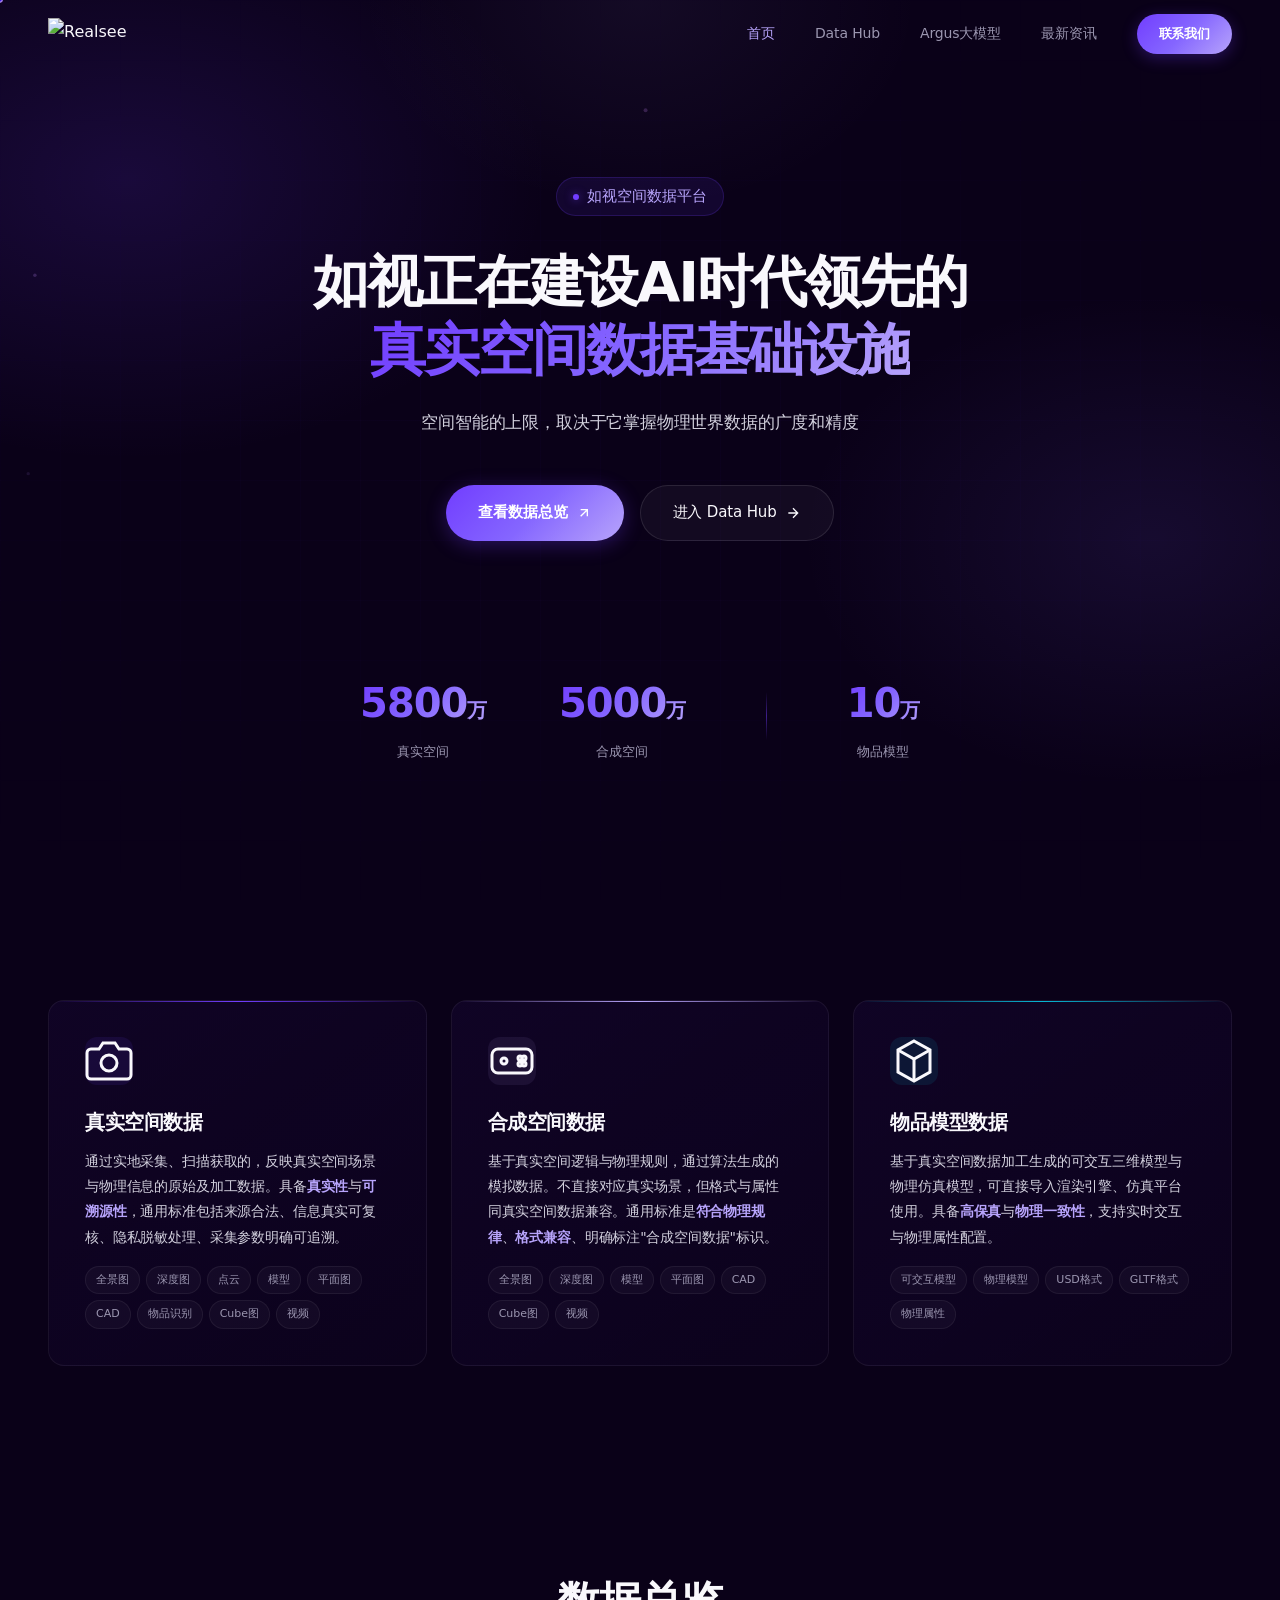
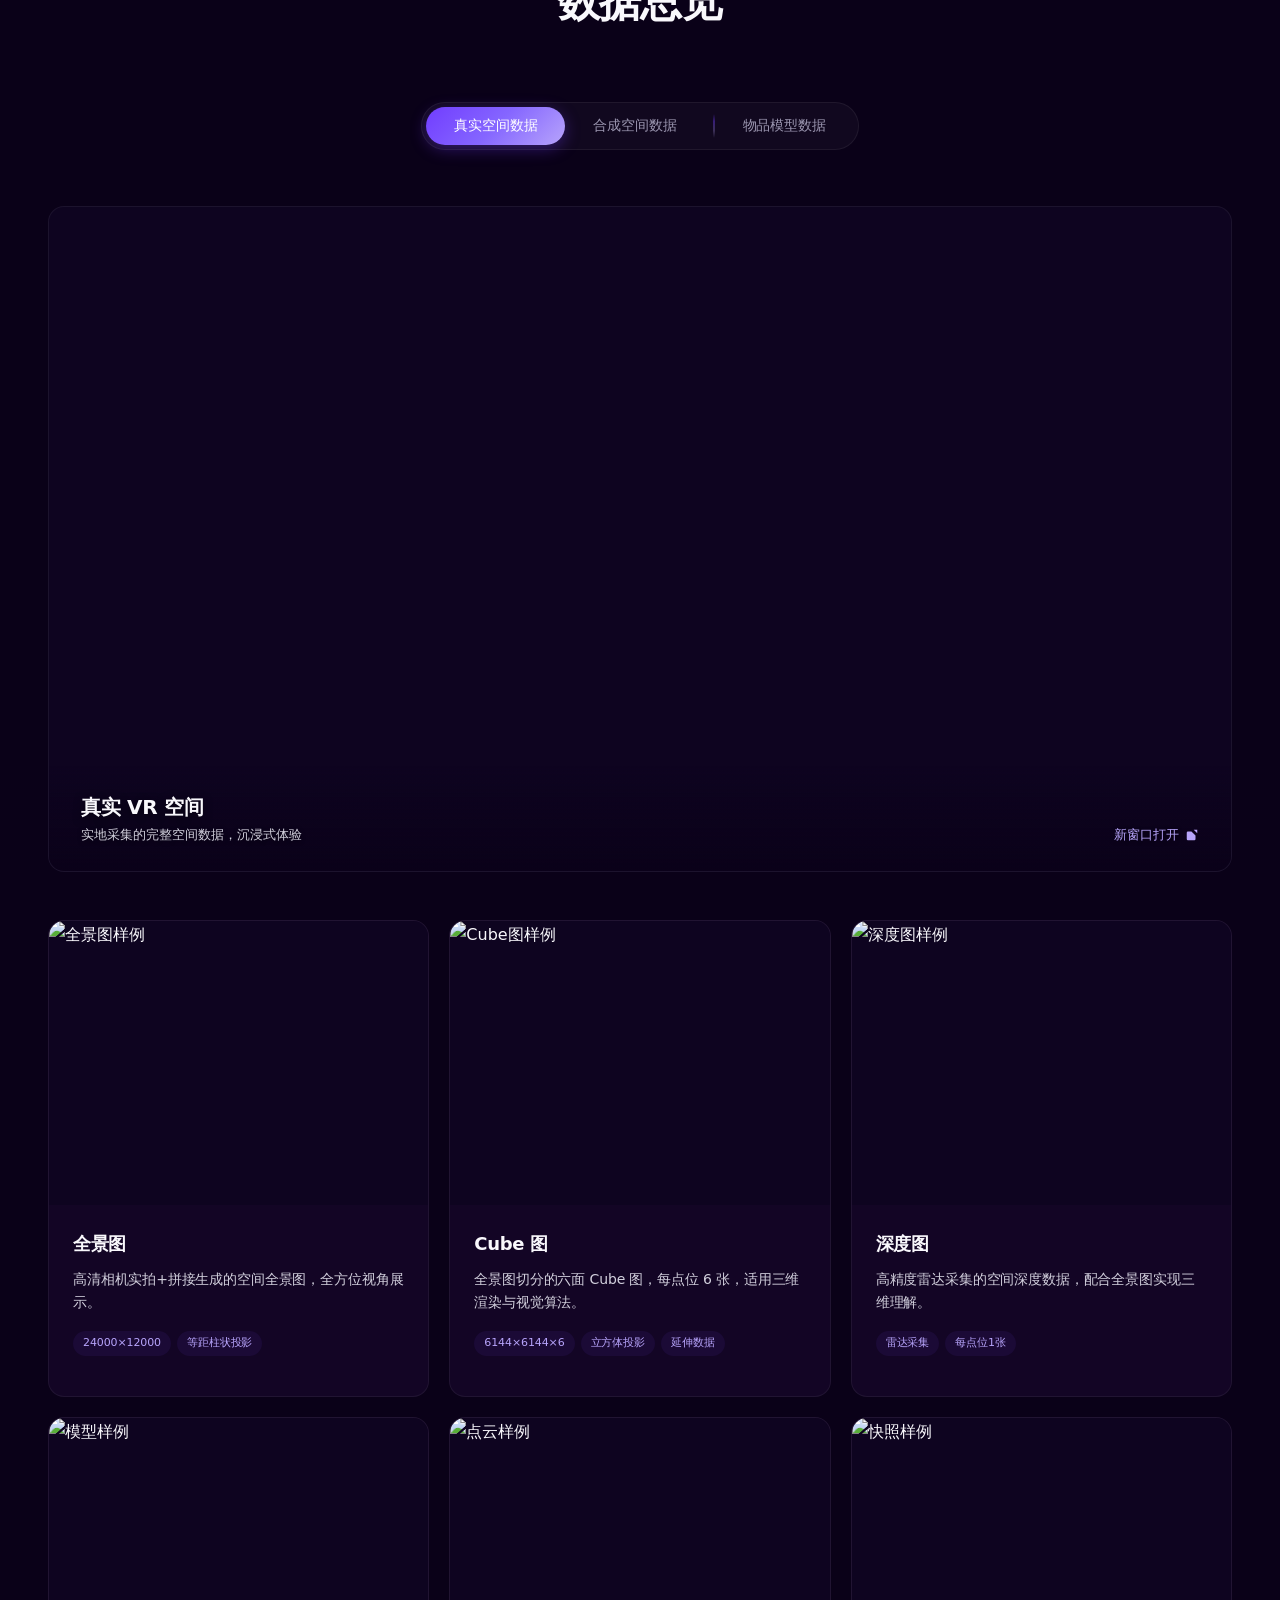
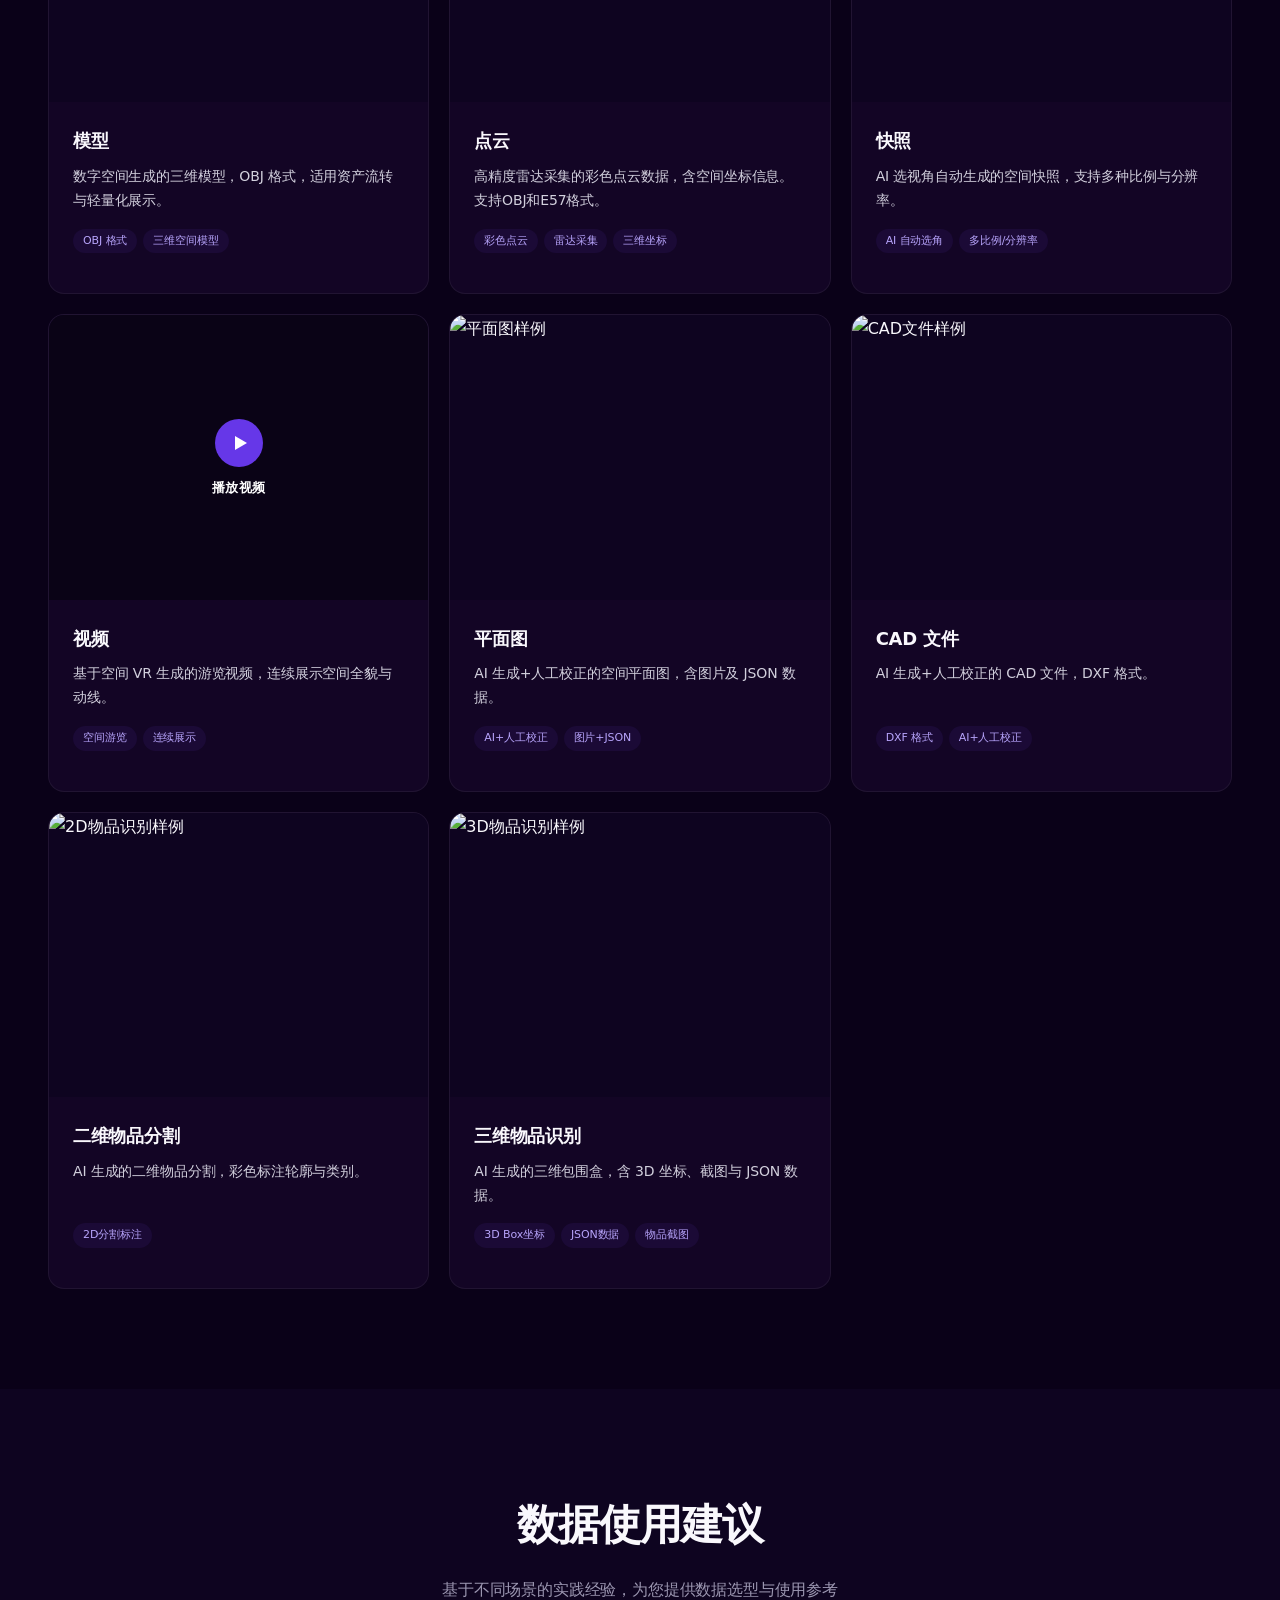
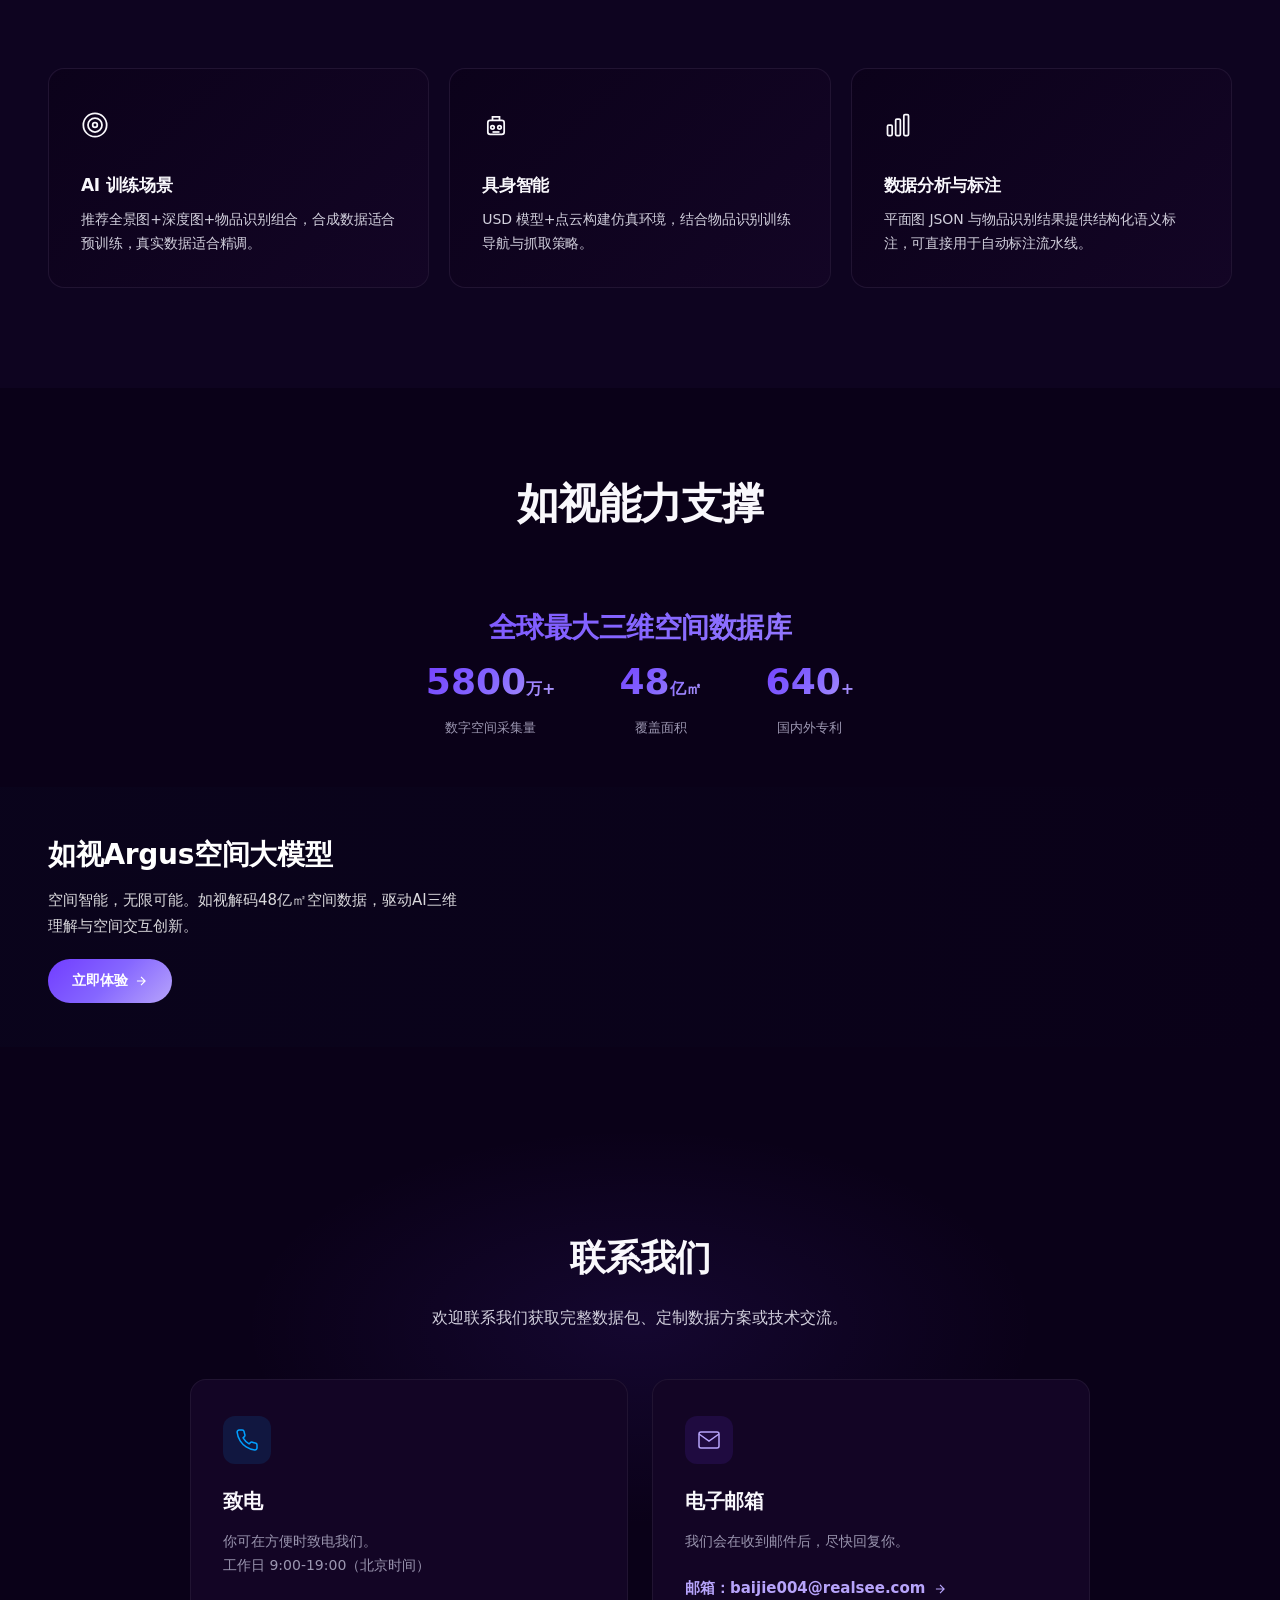
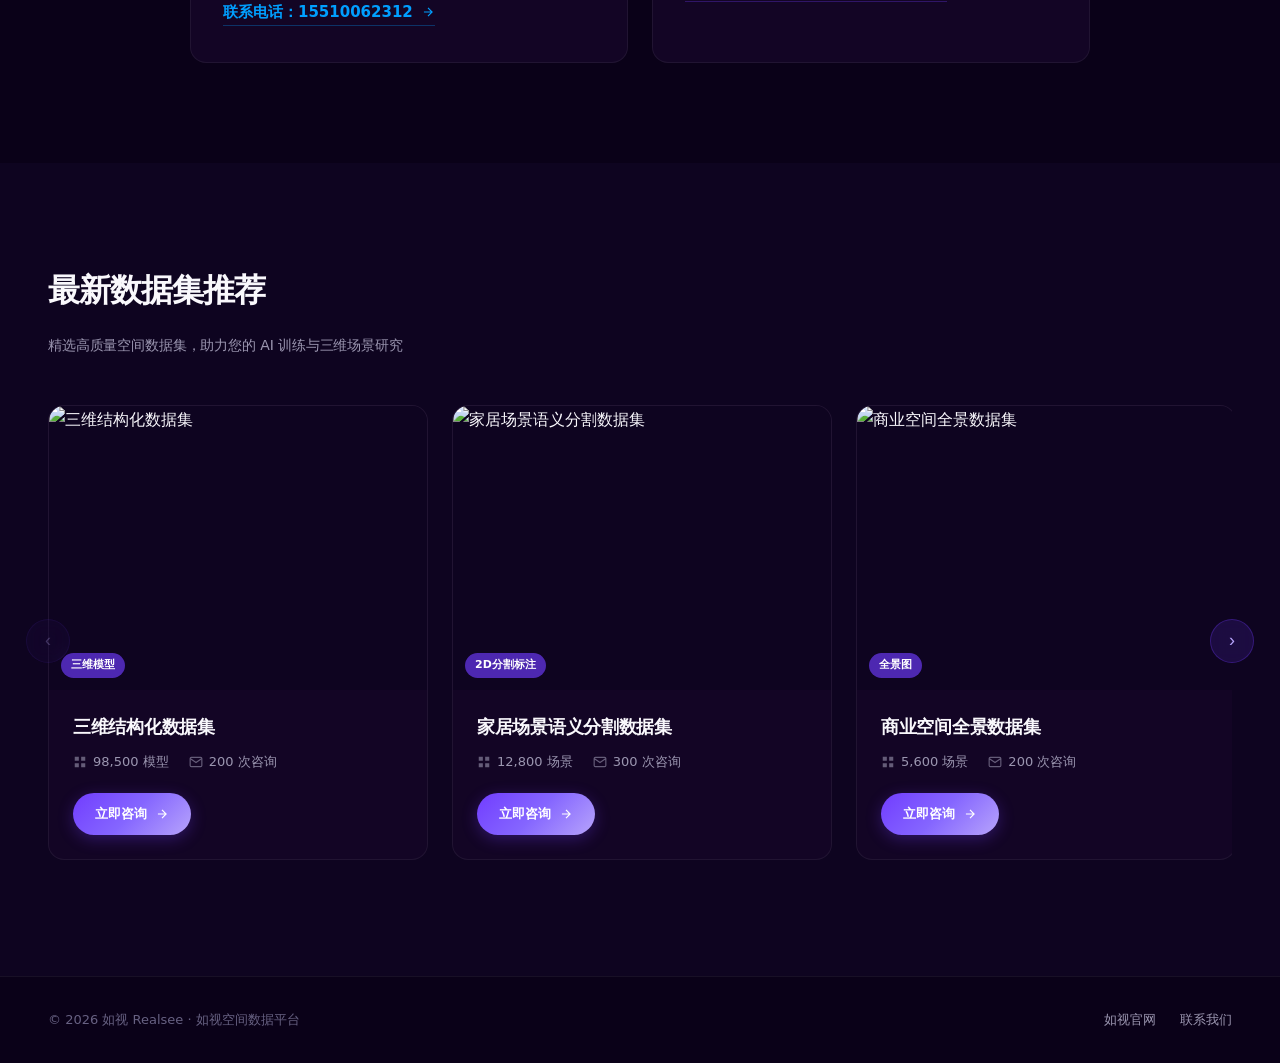
==== commit bc35978f: "调整 Argus 页面为新标签页打开" ====
--- a/index.html
+++ b/index.html
@@ -32,7 +32,7 @@
         <div class="nav-links" id="navLinks">
             <a href="/" class="nav-icon-link nav-home-link" data-page-link="home" onclick="switchPage('home'); return false;">首页</a>
             <a href="#datahub" class="nav-icon-link nav-datahub-link" data-page-link="datahub" onclick="switchPage('datahub'); return false;">Data Hub</a>
-            <a href="argus-cn.html" class="nav-icon-link nav-argus-link">Argus大模型</a>
+            <a href="argus-cn.html" class="nav-icon-link nav-argus-link" target="_blank" rel="noopener">Argus大模型</a>
             <a href="javascript:void(0)" class="nav-icon-link nav-news-link" data-page-link="news" onclick="switchPage('news'); return false;">最新资讯</a>
             <a href="#contact" class="nav-cta nav-contact-link" data-page-link="contact" onclick="switchPage('home'); setTimeout(()=>document.getElementById('contact').scrollIntoView({behavior:'smooth'}),150); return false;">联系我们</a>
         </div>
@@ -42,7 +42,7 @@
         <div class="nav-mobile-menu" id="navMobileMenu">
             <a href="/" class="nav-icon-link" onclick="switchPage('home'); closeMobileNav(); return false;">首页</a>
             <a href="#datahub" class="nav-icon-link" onclick="switchPage('datahub'); closeMobileNav(); return false;">Data Hub</a>
-            <a href="argus-cn.html" class="nav-icon-link nav-argus-link">Argus大模型</a>
+            <a href="argus-cn.html" class="nav-icon-link nav-argus-link" target="_blank" rel="noopener">Argus大模型</a>
             <a href="javascript:void(0)" class="nav-icon-link" onclick="switchPage('news'); closeMobileNav(); return false;">最新资讯</a>
             <a href="#contact" class="nav-cta" onclick="switchPage('home'); setTimeout(()=>{document.getElementById('contact').scrollIntoView({behavior:'smooth'}); closeMobileNav()},150); return false;">联系我们</a>
         </div>
